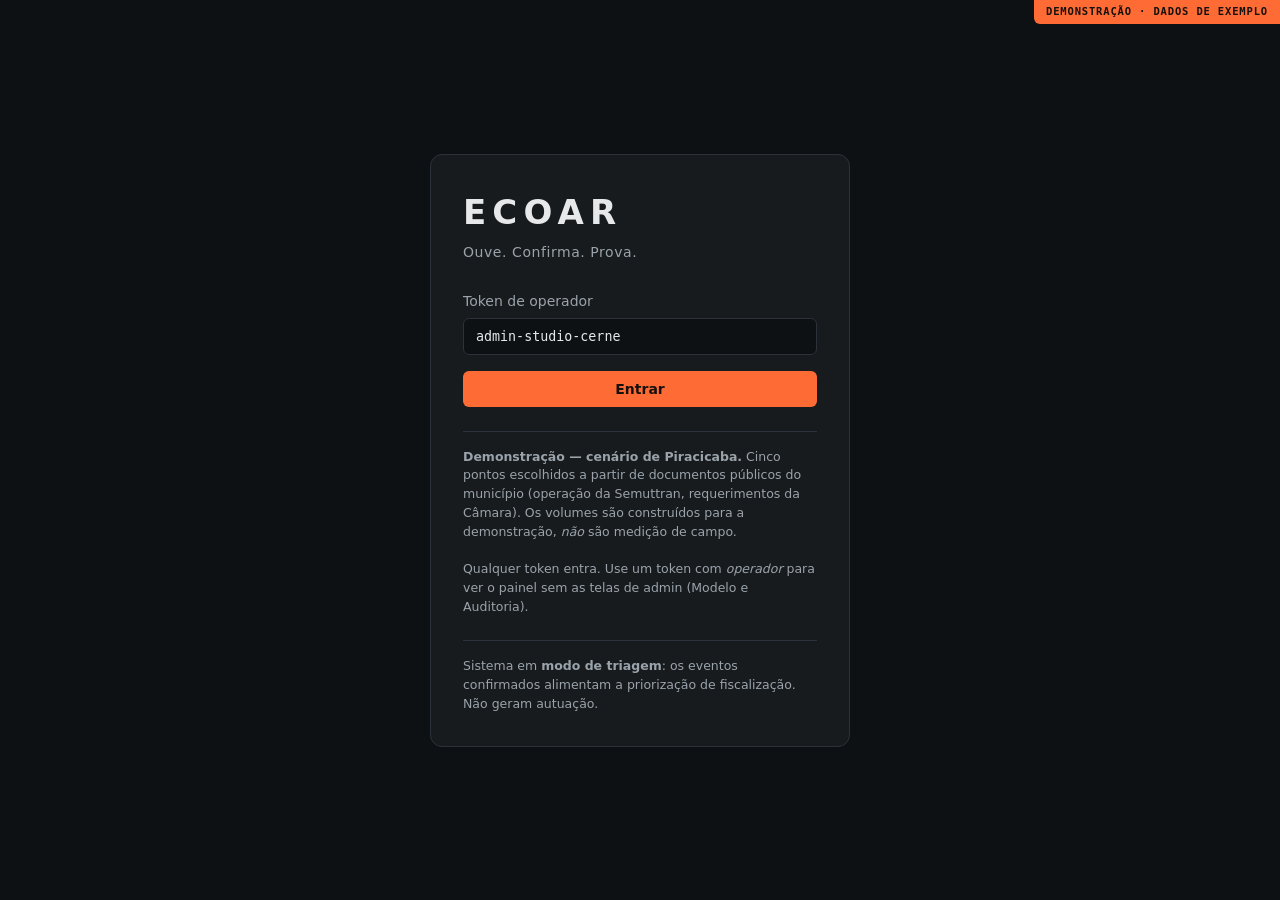
==== demo/index.html @ c12583e2 "Corrige overflow das tabelas no celular e o clique na fila de revisao Testado em dispositivo real, d" ====
<!doctype html>
<html lang="pt-BR">
<head>
<meta charset="utf-8">
<meta name="viewport" content="width=device-width, initial-scale=1">
<title>ECOAR — demonstração</title>
<link rel="icon" href="data:image/svg+xml,%3Csvg xmlns=%22http://www.w3.org/2000/svg%22 viewBox=%220 0 32 32%22%3E%3Ccircle cx=%2216%22 cy=%2216%22 r=%224%22 fill=%22%23FF6B35%22/%3E%3Ccircle cx=%2216%22 cy=%2216%22 r=%2210%22 fill=%22none%22 stroke=%22%23F5A623%22 stroke-width=%222%22/%3E%3C/svg%3E">
<style>*{box-sizing:border-box}html,body{margin:0}</style>
</head>
<body>
<style>/* ECOAR — plataforma de gestão.
   Base escura editorial, âmbar para pendente (vermelho sugeriria culpa antes
   da validação humana), verde para confirmado, laranja da marca com moderação.
   Densa em informação e legível: ferramenta de uso diário, não landing page. */

:root {
  --fundo: #0e1113;
  --superficie: #171b1e;
  --superficie-alta: #1f2429;
  --borda: #2b3239;
  --texto: #e6e8ea;
  --texto-fraco: #9aa3ab;
  --ambar: #f5a623;
  --verde: #2ecc71;
  --laranja: #ff6b35;
  --vermelho: #e05252;
  --azul: #4a9edb;

  --titulo: "Manrope", "Space Grotesk", system-ui, sans-serif;
  --corpo: "Inter", system-ui, -apple-system, "Segoe UI", sans-serif;
  --mono: "JetBrains Mono", ui-monospace, "SF Mono", Menlo, monospace;
}

* { box-sizing: border-box; }

/* `display` numa classe vence o display:none padrão de [hidden]. Sem esta
   regra, a tela de acesso fica visível acima do painel depois do login. */
[hidden] { display: none !important; }

body {
  margin: 0;
  background: var(--fundo);
  color: var(--texto);
  font-family: var(--corpo);
  font-size: 14px;
  line-height: 1.5;
}

h1, h2, h3 { font-family: var(--titulo); }

button {
  font-family: var(--corpo);
  font-size: 14px;
  border-radius: 6px;
  border: 1px solid transparent;
  padding: 9px 16px;
  cursor: pointer;
}
button:disabled { opacity: 0.5; cursor: not-allowed; }
.secundario { background: transparent; border-color: var(--borda); color: var(--texto-fraco); }
.secundario:hover { color: var(--texto); border-color: var(--texto-fraco); }

a { color: var(--azul); }

/* -- acesso -------------------------------------------------------- */

.acesso { min-height: 100vh; display: grid; place-items: center; padding: 24px; }
.cartao-acesso {
  width: min(420px, 100%);
  background: var(--superficie);
  border: 1px solid var(--borda);
  border-radius: 12px;
  padding: 32px;
}
.marca { font-family: var(--titulo); font-size: 34px; letter-spacing: 0.18em; margin: 0; }
.tagline { color: var(--texto-fraco); margin: 4px 0 28px; letter-spacing: 0.04em; }
.cartao-acesso label { display: block; margin-bottom: 6px; color: var(--texto-fraco); }
.cartao-acesso input {
  width: 100%; padding: 10px 12px; background: var(--fundo);
  border: 1px solid var(--borda); border-radius: 6px; color: var(--texto);
  font-family: var(--mono); margin-bottom: 16px;
}
.cartao-acesso button[type="submit"] {
  width: 100%; background: var(--laranja); color: #17110d; font-weight: 600;
}
.rodape-acesso {
  margin: 24px 0 0; padding-top: 16px; border-top: 1px solid var(--borda);
  color: var(--texto-fraco); font-size: 12.5px;
}
.erro { color: var(--vermelho); margin: 12px 0 0; }

/* -- layout com lateral -------------------------------------------- */

#painel { display: grid; grid-template-columns: 220px 1fr; min-height: 100vh; }

.lateral {
  background: var(--superficie);
  border-right: 1px solid var(--borda);
  display: flex;
  flex-direction: column;
  position: sticky;
  top: 0;
  height: 100vh;
}
.marca-lateral {
  padding: 18px 20px;
  border-bottom: 1px solid var(--borda);
  display: flex; align-items: center; gap: 10px;
}
.marca-pequena { font-family: var(--titulo); letter-spacing: 0.16em; font-size: 17px; }

.selo-modo {
  font-family: var(--mono); font-size: 10px; text-transform: uppercase;
  letter-spacing: 0.1em; padding: 3px 7px; border-radius: 4px;
  border: 1px solid var(--ambar); color: var(--ambar);
}
.selo-modo.autuacao { border-color: var(--vermelho); color: var(--vermelho); }

.navegacao { flex: 1; padding: 12px 0; overflow-y: auto; }
.item-nav {
  display: flex; align-items: center; justify-content: space-between;
  width: 100%; padding: 10px 20px; background: transparent; border: none;
  color: var(--texto-fraco); text-align: left; border-left: 3px solid transparent;
  cursor: pointer; font-size: 13.5px;
}
.item-nav:hover { color: var(--texto); background: var(--superficie-alta); }
.item-nav.ativo { color: var(--texto); border-left-color: var(--laranja); background: var(--superficie-alta); }
.item-nav .contagem {
  font-family: var(--mono); font-size: 11px; background: var(--fundo);
  border-radius: 10px; padding: 1px 8px; color: var(--ambar);
}
.item-nav.so-admin::after { content: "admin"; font-size: 9px; color: var(--texto-fraco); letter-spacing: 0.05em; }

.rodape-lateral {
  padding: 14px 20px; border-top: 1px solid var(--borda);
  display: flex; flex-direction: column; gap: 8px;
}
.quem { font-family: var(--mono); font-size: 11.5px; color: var(--texto-fraco); }

.conteudo { padding: 26px 30px; overflow-y: auto; max-height: 100vh; }

.topo-tela { display: flex; align-items: baseline; justify-content: space-between; margin-bottom: 20px; gap: 16px; flex-wrap: wrap; }
.topo-tela h1 { font-size: 22px; margin: 0; }
.topo-tela .sub { color: var(--texto-fraco); font-size: 13px; }
.acoes-topo { display: flex; gap: 8px; }

/* -- cartões e métricas -------------------------------------------- */

.grade-cartoes {
  display: grid; grid-template-columns: repeat(auto-fit, minmax(160px, 1fr));
  gap: 12px; margin-bottom: 24px;
}
.cartao {
  background: var(--superficie); border: 1px solid var(--borda);
  border-radius: 8px; padding: 16px 18px;
}
.cartao .valor { font-family: var(--mono); font-size: 26px; line-height: 1.1; }
.cartao .rotulo { color: var(--texto-fraco); font-size: 12px; text-transform: uppercase; letter-spacing: 0.05em; margin-top: 4px; }
.cartao.pendente .valor { color: var(--ambar); }
.cartao.confirmado .valor { color: var(--verde); }
.cartao.alerta .valor { color: var(--vermelho); }

.aviso-tela {
  background: rgba(245,166,35,0.08); border-left: 3px solid var(--ambar);
  padding: 10px 14px; border-radius: 0 6px 6px 0; font-size: 13px;
  color: var(--texto-fraco); margin-bottom: 22px;
}

/* -- mapa de calor ------------------------------------------------- */

.heatmap { border-collapse: collapse; font-family: var(--mono); font-size: 11px; }
.heatmap th { color: var(--texto-fraco); font-weight: 500; padding: 4px 6px; font-size: 10.5px; }
.heatmap td {
  width: 34px; height: 22px; text-align: center; border: 1px solid var(--fundo);
  color: var(--texto); background: var(--superficie);
}
.heatmap td.hora { color: var(--texto-fraco); background: transparent; text-align: right; padding-right: 8px; }
.legenda-heat { display: flex; align-items: center; gap: 8px; margin-top: 10px; color: var(--texto-fraco); font-size: 12px; }
.escala { width: 120px; height: 10px; border-radius: 5px; background: linear-gradient(90deg, var(--superficie), var(--ambar)); }

/* -- tabelas ------------------------------------------------------- */

.tabela { width: 100%; border-collapse: collapse; }
.tabela th {
  text-align: left; color: var(--texto-fraco); font-weight: 500; font-size: 11.5px;
  text-transform: uppercase; letter-spacing: 0.04em; padding: 8px 10px;
  border-bottom: 1px solid var(--borda);
}
.tabela td { padding: 9px 10px; border-bottom: 1px solid var(--borda); font-size: 13px; }
.tabela td.num, .tabela th.num { text-align: right; font-family: var(--mono); }
.tabela tr.clicavel { cursor: pointer; }
.tabela tr.clicavel:hover { background: var(--superficie); }

.barra-mini { height: 6px; background: var(--laranja); border-radius: 3px; display: inline-block; vertical-align: middle; }

/* -- estados / etiquetas ------------------------------------------- */

.etiqueta {
  display: inline-block; font-size: 10.5px; text-transform: uppercase;
  letter-spacing: 0.06em; padding: 2px 7px; border-radius: 3px; font-family: var(--mono);
}
.etiqueta.acionar, .etiqueta.confirmado, .etiqueta.confirmado_multa { background: rgba(46,204,113,0.14); color: var(--verde); }
.etiqueta.ambiguo, .etiqueta.pendente_revisao { background: rgba(245,166,35,0.14); color: var(--ambar); }
.etiqueta.rejeitado { background: rgba(154,163,171,0.14); color: var(--texto-fraco); }
.etiqueta.online { background: rgba(46,204,113,0.14); color: var(--verde); }
.etiqueta.offline { background: rgba(224,82,82,0.14); color: var(--vermelho); }

.pilula-integra { color: var(--verde); font-family: var(--mono); }
.pilula-quebrada { color: var(--vermelho); font-family: var(--mono); }

/* -- revisão (duas colunas) ---------------------------------------- */

.revisao { display: grid; grid-template-columns: minmax(280px, 360px) 1fr; gap: 20px; }
.coluna-fila { border-right: 1px solid var(--borda); padding-right: 16px; max-height: calc(100vh - 120px); overflow-y: auto; }
.lista-eventos { list-style: none; margin: 0; padding: 0; }
.item {
  padding: 12px 12px; border-bottom: 1px solid var(--borda); cursor: pointer;
  border-left: 3px solid transparent;
}
.item:hover { background: var(--superficie); }
.item.selecionado { background: var(--superficie-alta); border-left-color: var(--laranja); }
.item-topo { display: flex; justify-content: space-between; align-items: baseline; gap: 8px; }
.item-classe { font-weight: 600; font-size: 13px; }
.item-score { font-family: var(--mono); font-size: 13px; }
.item-meta { color: var(--texto-fraco); font-size: 12px; margin-top: 3px; font-family: var(--mono); }
.item .etiqueta { margin-top: 7px; margin-right: 5px; }

.grade-medidas {
  display: grid; grid-template-columns: repeat(auto-fit, minmax(150px, 1fr));
  gap: 1px; background: var(--borda); border: 1px solid var(--borda);
  border-radius: 8px; overflow: hidden; margin-bottom: 20px;
}
.medida { background: var(--superficie); padding: 12px 14px; }
.medida .rotulo { color: var(--texto-fraco); font-size: 11px; text-transform: uppercase; letter-spacing: 0.05em; }
.medida .valor { font-family: var(--mono); font-size: 17px; margin-top: 3px; }
.medida .nota { color: var(--texto-fraco); font-size: 11px; margin-top: 3px; }
.medida .nota.alerta { color: var(--ambar); }

.bloco { margin-bottom: 20px; }
.bloco h3 {
  font-size: 12.5px; text-transform: uppercase; letter-spacing: 0.08em;
  color: var(--texto-fraco); margin: 0 0 10px;
}
audio { width: 100%; }
.aviso-audio { color: var(--texto-fraco); font-size: 11.5px; margin-top: 6px; }
.imagens { display: flex; gap: 12px; flex-wrap: wrap; }
.imagens img { max-width: 260px; border: 1px solid var(--borda); border-radius: 6px; display: block; }
.imagens figcaption { color: var(--texto-fraco); font-size: 11.5px; margin-top: 5px; font-family: var(--mono); }

.regras { list-style: none; margin: 0; padding: 0; font-family: var(--mono); font-size: 12.5px; }
.regras li { display: grid; grid-template-columns: 18px 1fr auto; gap: 10px; padding: 7px 0; border-bottom: 1px solid var(--borda); align-items: baseline; }
.regras .marca-ok { color: var(--verde); }
.regras .marca-nao { color: var(--ambar); }
.regras .medido { color: var(--texto-fraco); }
.regras .nome { font-family: var(--corpo); }

/* Painel "por que este resultado": o motivo determinístico do nó + o que o
   status significa. É o que ajuda o operador (e o apresentador) a ler a tela. */
.porque {
  background: var(--superficie); border: 1px solid var(--borda);
  border-left: 3px solid var(--laranja); border-radius: 0 8px 8px 0;
  padding: 14px 16px; margin-bottom: 20px;
}
.porque h3 { font-size: 12.5px; text-transform: uppercase; letter-spacing: 0.08em; color: var(--texto-fraco); margin: 0 0 8px; }
.porque-motivo { margin: 0 0 8px; font-size: 13.5px; }
.porque-status { margin: 0; font-size: 12.5px; color: var(--texto-fraco); display: flex; gap: 8px; align-items: baseline; flex-wrap: wrap; }

.hash { font-family: var(--mono); font-size: 11.5px; color: var(--texto-fraco); word-break: break-all; }
.explicacao { background: var(--superficie); border-left: 3px solid var(--laranja); padding: 12px 14px; border-radius: 0 6px 6px 0; font-size: 13px; }

.decisao { border: 1px solid var(--borda); border-radius: 8px; padding: 18px; background: var(--superficie); }
.decisao textarea {
  width: 100%; min-height: 66px; background: var(--fundo); border: 1px solid var(--borda);
  border-radius: 6px; color: var(--texto); font-family: var(--corpo); padding: 10px;
  resize: vertical; margin-bottom: 12px;
}
.botoes-decisao { display: flex; gap: 10px; }
.confirmar { background: var(--verde); color: #06240f; font-weight: 600; }
.rejeitar { background: transparent; border-color: var(--vermelho); color: var(--vermelho); }

.historico { list-style: none; margin: 0; padding: 0; font-size: 13px; }
.historico li { padding: 8px 0; border-bottom: 1px solid var(--borda); }
.historico .quem { font-family: var(--mono); color: var(--texto-fraco); font-size: 12px; }

.mensagem { padding: 10px 12px; border-radius: 6px; margin-bottom: 16px; font-size: 13px; }
.mensagem.ok { background: rgba(46,204,113,0.12); color: var(--verde); }
.mensagem.falha { background: rgba(224,82,82,0.12); color: var(--vermelho); }

.vazio, .placeholder { color: var(--texto-fraco); padding: 28px 4px; }
.placeholder .dica { max-width: 46ch; margin-top: 10px; font-size: 13px; }

.filtros { display: flex; gap: 10px; margin-bottom: 16px; flex-wrap: wrap; align-items: center; }
.filtros select, .filtros input {
  background: var(--superficie); border: 1px solid var(--borda); color: var(--texto);
  border-radius: 6px; padding: 7px 10px; font-family: var(--corpo);
}

/* -- barra de eventos por dia -------------------------------------- */

.barras { display: flex; align-items: flex-end; gap: 3px; height: 140px; padding-top: 8px; }
.barra-dia { flex: 1; display: flex; flex-direction: column; justify-content: flex-end; gap: 2px; min-width: 8px; }
.barra-dia .seg-conf { background: var(--verde); border-radius: 2px 2px 0 0; }
.barra-dia .seg-rej { background: var(--texto-fraco); }
.barra-rotulos { display: flex; gap: 3px; margin-top: 6px; }
.barra-rotulos span { flex: 1; text-align: center; font-size: 9px; color: var(--texto-fraco); font-family: var(--mono); }

@media (max-width: 820px) {
  #painel { grid-template-columns: 1fr; }
  .lateral { position: static; height: auto; flex-direction: row; flex-wrap: wrap; }
  .navegacao { display: flex; flex-wrap: wrap; }
  .revisao { grid-template-columns: 1fr; }
  .coluna-fila { border-right: none; max-height: none; }
}

/* -- demonstração: layout à prova de iframe e de celular ----------- */
/* O painel real assume a página inteira: usa 100vh e position:fixed, o que é
   correto quando ele é o documento. A demo, não — ela roda dentro do iframe do
   Artifact (que se redimensiona à altura do conteúdo) e em tela de celular. Nos
   dois casos 100vh e fixed desmontam o layout: o painel encolhe para uma faixa,
   o conteúdo é cortado e as camadas fixas escapam por cima do host.
   Aqui o layout volta a ser fluxo de documento. Vale só para a demo — o
   dashboard real continua intacto. */
html, body { height: auto; }
#painel { min-height: 0; grid-template-columns: 220px minmax(0, 1fr); }
.lateral { position: static; height: auto; }
.conteudo { max-height: none; overflow-y: visible; }
.coluna-fila { max-height: none; }

/* `1fr` é `minmax(auto, 1fr)`: a faixa não encolhe abaixo do min-content, então
   uma tabela larga empurrava o painel inteiro para fora da tela (o texto saía
   cortado no celular). `minmax(0, 1fr)` deixa encolher; quem é largo de verdade
   — o mapa de calor, as tabelas — rola dentro do próprio bloco. */
.lateral, .principal, .conteudo, .revisao > *, .topo-tela > * { min-width: 0; }

/* Empilha de verdade no celular: a lateral vira topo, e o item ativo é marcado
   embaixo (a borda à esquerda some quando a navegação é horizontal). */
@media (max-width: 860px) {
  #painel { grid-template-columns: 1fr; }
  .lateral { flex-direction: column; }
  .marca-lateral, .rodape-lateral { width: 100%; }
  .navegacao { display: flex; flex-direction: row; flex-wrap: wrap; padding: 6px; gap: 2px; }
  .item-nav {
    width: auto; flex: 0 0 auto; padding: 8px 12px;
    border-left: none; border-bottom: 3px solid transparent; border-radius: 6px;
  }
  .item-nav.ativo { border-left-color: transparent; border-bottom-color: var(--laranja); }
  .conteudo { padding: 18px 14px; }
  .topo-tela h1 { font-size: 19px; }

  /* Mapa de calor: sem `width:100%` + `table-layout:fixed` a tabela usava só o
     que o conteúdo pedia (~220px) e sobrava metade da tela vazia. Com layout
     fixo, só a largura da 1ª linha (os <th>) importa — a coluna da hora fica
     estreita, o resto do espaço se reparte igual entre os 7 dias. */
  .heatmap { width: 100%; table-layout: fixed; font-size: 10px; }
  .heatmap th:first-child, .heatmap td.hora { width: 30px; }

  /* Toda tabela de dados: um nó/hash/id sem espaço (ex.: `sha256:19b6…`,
     `piracicaba-centro-hospitalar-02`) não tem onde quebrar linha por padrão, e
     isso empurrava a PÁGINA INTEIRA para o lado — era a causa do "vazando".
     `overflow-wrap:anywhere` dá à célula onde quebrar; a tabela continua com
     `table-layout:auto` (proporcional ao conteúdo, como no desktop) — testado
     `table-layout:fixed` aqui e ficou pior: colunas curtas (ESTADO, BATERIA)
     ganhavam a mesma largura da coluna de texto longo (LOCAL), quebrando
     palavra por letra. Auto deixa a coluna curta ficar curta. */
  .tabela { width: 100%; }
  .tabela td, .tabela th {
    padding: 8px 6px; font-size: 12.5px;
    overflow-wrap: anywhere; word-break: break-word;
  }

  /* -- fila de revisão: lista OU detalhe, nunca as duas empilhadas --
     Empilhado (lista longa, depois o detalhe embaixo) obrigava a rolar a
     página inteira para ver o que acabou de ser clicado — confuso numa
     apresentação, onde quem está vendo espera a resposta na hora. Aqui a
     lista some quando um evento é aberto, e um botão "Voltar" retorna a ela;
     o script (ver .voltar-fila abaixo) cuida de trocar a classe e rolar ao
     topo. */
  .revisao { grid-template-columns: 1fr; }
  .coluna-fila { border-right: none; padding-right: 0; }
  .revisao.detalhe-aberto .coluna-fila { display: none; }
  .revisao:not(.detalhe-aberto) #detalhe { display: none; }
  .voltar-fila { margin-bottom: 16px; }

  /* O que ainda assim for largo por natureza rola dentro do próprio bloco. */
  .bloco, .grade-medidas, .filtros { overflow-x: auto; }
}

/* -- demonstração: faixa e sobreposição do relatório --------------- */
.faixa-demo {
  position: absolute; top: 0; right: 0; z-index: 50;
  background: var(--laranja); color: #17110d; font-family: var(--mono);
  font-size: 10.5px; letter-spacing: 0.08em; text-transform: uppercase;
  padding: 4px 12px; border-bottom-left-radius: 6px; font-weight: 600;
}
.sobreposicao-relatorio {
  /* absolute + altura do documento: dentro do iframe do Artifact, `fixed`
     ancorava na viewport da página hospedeira e a janela saía do lugar. */
  position: absolute; left: 0; top: 0; width: 100%; z-index: 100;
  background: rgba(0,0,0,0.82); display: grid; place-items: start center; padding: 24px;
}
.janela-relatorio {
  width: min(900px, 100%); height: min(90vh, 720px);
  background: #fff; border-radius: 10px; overflow: hidden;
  display: flex; flex-direction: column;
}
.barra-relatorio {
  display: flex; gap: 8px; justify-content: flex-end;
  padding: 10px 12px; background: var(--superficie); border-bottom: 1px solid var(--borda);
}
.barra-relatorio button { font-size: 13px; }
.barra-relatorio #imprimir-rel { background: var(--laranja); color: #17110d; font-weight: 600; }
.janela-relatorio iframe { border: 0; width: 100%; flex: 1; background: #fff; }

/* -- tour guiado (demonstração) ---------------------------------- */
.tour-hi {
  position: absolute; z-index: 200; border-radius: 8px; pointer-events: none;
  box-shadow: 0 0 0 4px var(--laranja), 0 0 0 9999px rgba(6,8,10,0.74);
  transition: all 0.25s ease;
}
.tour-card {
  position: absolute; z-index: 201; width: min(340px, calc(100vw - 32px));
  background: var(--superficie-alta); border: 1px solid var(--borda);
  border-radius: 12px; padding: 18px 18px 16px; box-shadow: 0 16px 50px rgba(0,0,0,0.5);
}
.tour-card h4 { margin: 0 0 8px; font-family: var(--titulo); font-size: 16px; }
.tour-card p { margin: 0 0 14px; font-size: 13.5px; color: var(--texto); line-height: 1.55; }
.tour-card .passo-n { font-family: var(--mono); font-size: 11px; color: var(--texto-fraco); }
.tour-botoes { display: flex; align-items: center; gap: 8px; }
.tour-botoes .espaco { flex: 1; }
.tour-botoes button { font-size: 13px; padding: 7px 14px; border-radius: 7px; }
.tour-prox { background: var(--laranja); color: #17110d; font-weight: 700; border: none; }
.tour-ant { background: transparent; border: 1px solid var(--borda); color: var(--texto-fraco); }
.tour-pular { background: transparent; border: none; color: var(--texto-fraco); font-size: 12px; }
.tour-pular:hover { color: var(--texto); }
.tour-ajuda { color: var(--ambar); font-size: 12.5px; padding: 7px 10px; }
.tour-ajuda:hover { border-color: var(--ambar); color: var(--ambar); }
@media (prefers-reduced-motion: reduce) { .tour-hi { transition: none; } }
</style>
<div class="faixa-demo" title="Dados de exemplo — não é captura de campo">demonstração · dados de exemplo</div>
<div id="acesso" class="acesso">
  <form class="cartao-acesso" id="form-acesso">
    <h1 class="marca">ECOAR</h1>
    <p class="tagline">Ouve. Confirma. Prova.</p>
    <label for="token">Token de operador</label>
    <input id="token" type="password" autocomplete="current-password" required>
    <button type="submit">Entrar</button>
    <p class="erro" id="erro-acesso" hidden></p>
    <p class="rodape-acesso">
      Sistema em <strong>modo de triagem</strong>: os eventos confirmados
      alimentam a priorização de fiscalização. Não geram autuação.
    </p>
  </form>
</div>

<div id="painel" hidden>
  <aside class="lateral">
    <div class="marca-lateral">
      <span class="marca-pequena">ECOAR</span>
      <span class="selo-modo" id="selo-modo">triagem</span>
    </div>
    <nav class="navegacao" id="navegacao"></nav>
    <div class="rodape-lateral">
      <span class="quem" id="quem"></span>
      <button class="secundario" id="sair">Sair</button>
    </div>
  </aside>

  <main class="conteudo" id="conteudo"></main>
</div>
<script>/* Retrato dos dados da B, congelado por scripts/exportar_demo.py.
   NÃO editar à mão: rode o script de novo para atualizar.
   É a resposta real de cada endpoint do backend semeado com o cenário
   de Piracicaba — a demo lê daqui no lugar da rede. */
window.DEMO = {"eu_operador":{"nome":"operador-transito","perfil":"operador","admin":false},"eu_admin":{"nome":"admin-studio-cerne","perfil":"admin","admin":true},"priorizacao":{"hora_dia":[{"dia":0,"hora":8,"total":2},{"dia":0,"hora":13,"total":1},{"dia":0,"hora":16,"total":1},{"dia":0,"hora":17,"total":1},{"dia":0,"hora":18,"total":2},{"dia":0,"hora":19,"total":3},{"dia":0,"hora":20,"total":3},{"dia":0,"hora":22,"total":1},{"dia":0,"hora":23,"total":1},{"dia":1,"hora":1,"total":2},{"dia":1,"hora":2,"total":1},{"dia":1,"hora":3,"total":1},{"dia":1,"hora":7,"total":1},{"dia":1,"hora":8,"total":2},{"dia":1,"hora":10,"total":2},{"dia":1,"hora":13,"total":1},{"dia":1,"hora":17,"total":1},{"dia":1,"hora":19,"total":1},{"dia":1,"hora":20,"total":1},{"dia":1,"hora":21,"total":1},{"dia":2,"hora":0,"total":2},{"dia":2,"hora":1,"total":1},{"dia":2,"hora":2,"total":1},{"dia":2,"hora":8,"total":3},{"dia":2,"hora":11,"total":1},{"dia":2,"hora":12,"total":2},{"dia":2,"hora":14,"total":1},{"dia":2,"hora":16,"total":1},{"dia":2,"hora":17,"total":1},{"dia":2,"hora":19,"total":4},{"dia":2,"hora":20,"total":5},{"dia":2,"hora":21,"total":2},{"dia":2,"hora":22,"total":3},{"dia":2,"hora":23,"total":2},{"dia":3,"hora":0,"total":1},{"dia":3,"hora":1,"total":2},{"dia":3,"hora":7,"total":1},{"dia":3,"hora":8,"total":2},{"dia":3,"hora":12,"total":1},{"dia":3,"hora":13,"total":1},{"dia":3,"hora":16,"total":1},{"dia":3,"hora":17,"total":1},{"dia":3,"hora":18,"total":2},{"dia":3,"hora":19,"total":2},{"dia":3,"hora":21,"total":2},{"dia":3,"hora":22,"total":3},{"dia":3,"hora":23,"total":2},{"dia":4,"hora":1,"total":1},{"dia":4,"hora":2,"total":1},{"dia":4,"hora":7,"total":1},{"dia":4,"hora":17,"total":3},{"dia":4,"hora":18,"total":3},{"dia":4,"hora":19,"total":3},{"dia":4,"hora":20,"total":2},{"dia":4,"hora":21,"total":1},{"dia":5,"hora":0,"total":2},{"dia":5,"hora":1,"total":1},{"dia":5,"hora":2,"total":2},{"dia":5,"hora":3,"total":1},{"dia":5,"hora":7,"total":2},{"dia":5,"hora":12,"total":1},{"dia":5,"hora":18,"total":1},{"dia":5,"hora":19,"total":1},{"dia":5,"hora":20,"total":1},{"dia":5,"hora":21,"total":5},{"dia":5,"hora":22,"total":1},{"dia":6,"hora":1,"total":3},{"dia":6,"hora":3,"total":1},{"dia":6,"hora":11,"total":1},{"dia":6,"hora":12,"total":3},{"dia":6,"hora":13,"total":1},{"dia":6,"hora":14,"total":2},{"dia":6,"hora":17,"total":1},{"dia":6,"hora":18,"total":2},{"dia":6,"hora":19,"total":1},{"dia":6,"hora":20,"total":3},{"dia":6,"hora":21,"total":3},{"dia":6,"hora":22,"total":2},{"dia":6,"hora":23,"total":1}],"por_no":[{"no_id":"piracicaba-kennedy-01","descricao":"Av. Presidente Kennedy — onde a Semuttran já operou (ago/2023)","latitude":-22.718,"longitude":-47.639,"confirmados":38,"ultimo":"2026-08-15T17:59:35+00:00"},{"no_id":"piracicaba-centro-hospitalar-02","descricao":"Área central / entorno hospitalar — reclamação de pacientes internados","latitude":-22.7253,"longitude":-47.6492,"confirmados":31,"ultimo":"2026-08-15T14:40:40+00:00"},{"no_id":"piracicaba-rua-do-porto-05","descricao":"Rua do Porto / Beira-Rio — polo de lazer noturno","latitude":-22.7305,"longitude":-47.6553,"confirmados":28,"ultimo":"2026-08-15T03:27:10+00:00"},{"no_id":"piracicaba-joao-conceicao-03","descricao":"Av. Dr. João Conceição, Paulista — requerimento por escapamento e som","latitude":-22.7412,"longitude":-47.6301,"confirmados":21,"ultimo":"2026-08-15T21:08:02+00:00"},{"no_id":"piracicaba-sao-dimas-04","descricao":"São Dimas — requerimento por perturbação do sossego","latitude":-22.7096,"longitude":-47.6605,"confirmados":18,"ultimo":"2026-08-15T22:37:13+00:00"}],"observacao":"Baseado apenas em eventos confirmados por operador. Em modo de triagem, este é o dado de priorização — não gera autuação."},"nos":{"nos":[{"no_id":"piracicaba-centro-hospitalar-02","descricao":"Área central / entorno hospitalar — reclamação de pacientes internados","latitude":-22.7253,"longitude":-47.6492,"modo":"triagem","ultimo_contato":"2026-08-15 08:28:52","ultimo_heartbeat":"2026-08-15 08:28:52","bateria_pct":95.2,"eventos":44,"pendentes":7},{"no_id":"piracicaba-joao-conceicao-03","descricao":"Av. Dr. João Conceição, Paulista — requerimento por escapamento e som","latitude":-22.7412,"longitude":-47.6301,"modo":"triagem","ultimo_contato":"2026-08-15 08:28:52","ultimo_heartbeat":"2026-08-15 08:28:52","bateria_pct":92.5,"eventos":33,"pendentes":5},{"no_id":"piracicaba-kennedy-01","descricao":"Av. Presidente Kennedy — onde a Semuttran já operou (ago/2023)","latitude":-22.718,"longitude":-47.639,"modo":"triagem","ultimo_contato":"2026-08-15 08:28:52","ultimo_heartbeat":"2026-08-15 08:28:52","bateria_pct":64.9,"eventos":52,"pendentes":10},{"no_id":"piracicaba-rua-do-porto-05","descricao":"Rua do Porto / Beira-Rio — polo de lazer noturno","latitude":-22.7305,"longitude":-47.6553,"modo":"triagem","ultimo_contato":"2026-08-15 08:28:52","ultimo_heartbeat":"2026-08-15 08:28:52","bateria_pct":71.7,"eventos":38,"pendentes":8},{"no_id":"piracicaba-sao-dimas-04","descricao":"São Dimas — requerimento por perturbação do sossego","latitude":-22.7096,"longitude":-47.6605,"modo":"triagem","ultimo_contato":"2026-08-15 08:28:52","ultimo_heartbeat":null,"bateria_pct":null,"eventos":26,"pendentes":1}]},"violacoes":{"violacoes":[{"id":1,"no_id":"piracicaba-centro-hospitalar-02","tipo":"abertura_gabinete","recebido_em":"2026-08-15 08:28:52","ocorrido_em":"2026-08-15T08:28:52.962079+00:00","atendido":false,"detalhe":{"sensor":"reed","duracao_s":4.2}}]},"metricas":{"por_dia":[{"dia":"2026-08-15","confirmados":10,"rejeitados":0,"total":12},{"dia":"2026-08-14","confirmados":6,"rejeitados":4,"total":12},{"dia":"2026-08-13","confirmados":7,"rejeitados":1,"total":12},{"dia":"2026-08-12","confirmados":9,"rejeitados":1,"total":11},{"dia":"2026-08-11","confirmados":11,"rejeitados":0,"total":13},{"dia":"2026-08-10","confirmados":7,"rejeitados":1,"total":10},{"dia":"2026-08-09","confirmados":3,"rejeitados":1,"total":5},{"dia":"2026-08-08","confirmados":7,"rejeitados":3,"total":11},{"dia":"2026-08-07","confirmados":5,"rejeitados":0,"total":5},{"dia":"2026-08-06","confirmados":5,"rejeitados":1,"total":10},{"dia":"2026-08-05","confirmados":7,"rejeitados":1,"total":9},{"dia":"2026-08-04","confirmados":6,"rejeitados":1,"total":8},{"dia":"2026-08-03","confirmados":1,"rejeitados":1,"total":3},{"dia":"2026-08-02","confirmados":4,"rejeitados":2,"total":7},{"dia":"2026-08-01","confirmados":7,"rejeitados":3,"total":11},{"dia":"2026-07-31","confirmados":7,"rejeitados":3,"total":12},{"dia":"2026-07-30","confirmados":3,"rejeitados":0,"total":3},{"dia":"2026-07-29","confirmados":5,"rejeitados":0,"total":5},{"dia":"2026-07-28","confirmados":12,"rejeitados":0,"total":14},{"dia":"2026-07-27","confirmados":6,"rejeitados":1,"total":8},{"dia":"2026-07-26","confirmados":8,"rejeitados":2,"total":12}],"rejeicao":{"confirmados":136,"rejeitados":26,"pendentes":31,"decididos":162,"taxa_rejeicao":0.1605},"contagem":{"pendente_revisao":31,"confirmado":136,"confirmado_multa":0,"rejeitado":26},"nota_custo":"A comparação de custo com blitz manual depende do custo de operação informado pelo município. O sistema entrega o volume operacional; a economia é calculada com o dado do contratante."},"modelo":{"versoes":[{"versao":"heuristico/1.0-bancada","eventos":193,"primeiro":"2026-07-26T13:22:25+00:00","ultimo":"2026-08-15T23:16:15+00:00"}],"observacao":"Versões derivadas do que a evidência registrou. Promoção e reversão de modelo entram com o pipeline de re-treino (etapa 9), que depende de volume real de eventos confirmados."},"modos":{"nos":[{"no_id":"piracicaba-centro-hospitalar-02","modo":"triagem"},{"no_id":"piracicaba-joao-conceicao-03","modo":"triagem"},{"no_id":"piracicaba-kennedy-01","modo":"triagem"},{"no_id":"piracicaba-rua-do-porto-05","modo":"triagem"},{"no_id":"piracicaba-sao-dimas-04","modo":"triagem"}],"autuacao_liberada":false,"motivo_autuacao_bloqueada":"Não há regulamentação federal (Inmetro/CONTRAN) que valide multa automática por ruído. O modo de autuação existe e está desligado; habilitá-lo é decisão de configuração do nó, com instrumento certificado declarado. Ver docs/legal/inmetro.md."},"auditoria_verif":{"integra":true,"total":356,"problemas":[],"resumo":"cadeia íntegra: 356 entradas encadeadas"},"auditoria":{"total":356,"entradas":[{"seq":356,"registrado_em":"2026-08-15T08:28:52.964102+00:00","tipo":"alerta_violacao","ator":"piracicaba-centro-hospitalar-02","evento_id":null,"detalhe":{"duracao_s":4.2,"sensor":"reed","tipo":"abertura_gabinete"},"hash_anterior":"sha256:ba99668c22fc0058ca161c0968b97e51a9f233b7316b0f8bb5068d79e0d2ee63","hash":"sha256:ea22b1369881e6378f71929accea57ba79b3b96a2ea2c62cb20696310db82c2d"},{"seq":355,"registrado_em":"2026-08-15T08:28:52.944327+00:00","tipo":"revisao","ator":"operador-transito","evento_id":"piracicaba-rua-do-porto-05-evt-0036","detalhe":{"decisao":"confirmar","novo_status":"confirmado"},"hash_anterior":"sha256:7591cbcd212875f7e1238f58f16d2ab40b2ad251de43caf040b140fefee320a5","hash":"sha256:ba99668c22fc0058ca161c0968b97e51a9f233b7316b0f8bb5068d79e0d2ee63"},{"seq":354,"registrado_em":"2026-08-15T08:28:52.941971+00:00","tipo":"revisao","ator":"operador-transito","evento_id":"piracicaba-rua-do-porto-05-evt-0034","detalhe":{"decisao":"rejeitar","novo_status":"rejeitado"},"hash_anterior":"sha256:6d54460b057b1b0b0acb6b0c4b6abc21d53d9a78876d20c6ad75d2259c7a67b1","hash":"sha256:7591cbcd212875f7e1238f58f16d2ab40b2ad251de43caf040b140fefee320a5"},{"seq":353,"registrado_em":"2026-08-15T08:28:52.939697+00:00","tipo":"revisao","ator":"operador-transito","evento_id":"piracicaba-rua-do-porto-05-evt-0033","detalhe":{"decisao":"confirmar","novo_status":"confirmado"},"hash_anterior":"sha256:2682ff6a8bd0eb7763b89db01e286575a2359f4788c26c5e50802d0d352ec017","hash":"sha256:6d54460b057b1b0b0acb6b0c4b6abc21d53d9a78876d20c6ad75d2259c7a67b1"},{"seq":352,"registrado_em":"2026-08-15T08:28:52.937138+00:00","tipo":"revisao","ator":"operador-transito","evento_id":"piracicaba-rua-do-porto-05-evt-0032","detalhe":{"decisao":"confirmar","novo_status":"confirmado"},"hash_anterior":"sha256:391eb078b7c3e8b256b9e65f92ff7eec4ec60205b6b0e663095bff10fb2acaf7","hash":"sha256:2682ff6a8bd0eb7763b89db01e286575a2359f4788c26c5e50802d0d352ec017"},{"seq":351,"registrado_em":"2026-08-15T08:28:52.934690+00:00","tipo":"revisao","ator":"operador-transito","evento_id":"piracicaba-rua-do-porto-05-evt-0031","detalhe":{"decisao":"confirmar","novo_status":"confirmado"},"hash_anterior":"sha256:b557adc4d92c2c78849bcc149743a1c54321f2f7376104d7bd74619285ee2b04","hash":"sha256:391eb078b7c3e8b256b9e65f92ff7eec4ec60205b6b0e663095bff10fb2acaf7"},{"seq":350,"registrado_em":"2026-08-15T08:28:52.932084+00:00","tipo":"revisao","ator":"operador-transito","evento_id":"piracicaba-rua-do-porto-05-evt-0030","detalhe":{"decisao":"confirmar","novo_status":"confirmado"},"hash_anterior":"sha256:60bf70df088d682cce5a342bc782ad4a5ff05f275659f934280152e3d88378be","hash":"sha256:b557adc4d92c2c78849bcc149743a1c54321f2f7376104d7bd74619285ee2b04"},{"seq":349,"registrado_em":"2026-08-15T08:28:52.929840+00:00","tipo":"revisao","ator":"operador-transito","evento_id":"piracicaba-rua-do-porto-05-evt-0029","detalhe":{"decisao":"confirmar","novo_status":"confirmado"},"hash_anterior":"sha256:d6c74db729911ee6c6d36e8583655da8eb50acb9c4778216cb082b90c2664dae","hash":"sha256:60bf70df088d682cce5a342bc782ad4a5ff05f275659f934280152e3d88378be"},{"seq":348,"registrado_em":"2026-08-15T08:28:52.927722+00:00","tipo":"revisao","ator":"operador-transito","evento_id":"piracicaba-rua-do-porto-05-evt-0028","detalhe":{"decisao":"confirmar","novo_status":"confirmado"},"hash_anterior":"sha256:3139d744ef6c9c247d8f470267663771443a786e8b273e5c4b87a322f2ae12e2","hash":"sha256:d6c74db729911ee6c6d36e8583655da8eb50acb9c4778216cb082b90c2664dae"},{"seq":347,"registrado_em":"2026-08-15T08:28:52.925677+00:00","tipo":"revisao","ator":"operador-transito","evento_id":"piracicaba-rua-do-porto-05-evt-0027","detalhe":{"decisao":"confirmar","novo_status":"confirmado"},"hash_anterior":"sha256:ef9230dbc76b7cc92d4b4f3a6f857576356789b7c248ce3445627b8417d37499","hash":"sha256:3139d744ef6c9c247d8f470267663771443a786e8b273e5c4b87a322f2ae12e2"},{"seq":346,"registrado_em":"2026-08-15T08:28:52.923511+00:00","tipo":"revisao","ator":"operador-transito","evento_id":"piracicaba-rua-do-porto-05-evt-0025","detalhe":{"decisao":"confirmar","novo_status":"confirmado"},"hash_anterior":"sha256:422062d287f463230fb58f729f06118e807a73da8d31013483b24b3e4c31be1f","hash":"sha256:ef9230dbc76b7cc92d4b4f3a6f857576356789b7c248ce3445627b8417d37499"},{"seq":345,"registrado_em":"2026-08-15T08:28:52.921300+00:00","tipo":"revisao","ator":"operador-transito","evento_id":"piracicaba-rua-do-porto-05-evt-0023","detalhe":{"decisao":"confirmar","novo_status":"confirmado"},"hash_anterior":"sha256:63a80d35a77727d43f0c67413eba92baee70b6ef5f7c9be93b594db72a043047","hash":"sha256:422062d287f463230fb58f729f06118e807a73da8d31013483b24b3e4c31be1f"},{"seq":344,"registrado_em":"2026-08-15T08:28:52.918893+00:00","tipo":"revisao","ator":"operador-transito","evento_id":"piracicaba-rua-do-porto-05-evt-0021","detalhe":{"decisao":"confirmar","novo_status":"confirmado"},"hash_anterior":"sha256:147f125b1f6dea47256885a7dcf2a36a055ad4036a10bea4a98e03d18fc99918","hash":"sha256:63a80d35a77727d43f0c67413eba92baee70b6ef5f7c9be93b594db72a043047"},{"seq":343,"registrado_em":"2026-08-15T08:28:52.916519+00:00","tipo":"revisao","ator":"operador-transito","evento_id":"piracicaba-rua-do-porto-05-evt-0020","detalhe":{"decisao":"confirmar","novo_status":"confirmado"},"hash_anterior":"sha256:72b7aea8eb9b7f69576ae7349d54f20c224061a428e3b306a918dc5762db562b","hash":"sha256:147f125b1f6dea47256885a7dcf2a36a055ad4036a10bea4a98e03d18fc99918"},{"seq":342,"registrado_em":"2026-08-15T08:28:52.914190+00:00","tipo":"revisao","ator":"operador-transito","evento_id":"piracicaba-rua-do-porto-05-evt-0019","detalhe":{"decisao":"confirmar","novo_status":"confirmado"},"hash_anterior":"sha256:0ff764157e0087a4524097439e52fd84bd1901d54737bed4e9903a727b65f62d","hash":"sha256:72b7aea8eb9b7f69576ae7349d54f20c224061a428e3b306a918dc5762db562b"},{"seq":341,"registrado_em":"2026-08-15T08:28:52.912076+00:00","tipo":"revisao","ator":"operador-transito","evento_id":"piracicaba-rua-do-porto-05-evt-0018","detalhe":{"decisao":"confirmar","novo_status":"confirmado"},"hash_anterior":"sha256:dc24b08ecd14271c127155bf7140a45edc38029e734bc8a77bab0cb15836f647","hash":"sha256:0ff764157e0087a4524097439e52fd84bd1901d54737bed4e9903a727b65f62d"},{"seq":340,"registrado_em":"2026-08-15T08:28:52.910103+00:00","tipo":"revisao","ator":"operador-transito","evento_id":"piracicaba-rua-do-porto-05-evt-0017","detalhe":{"decisao":"confirmar","novo_status":"confirmado"},"hash_anterior":"sha256:466761cd6105864c9e1b0d34ac70549b4b2df56544f2c645cb08611f4d36cde7","hash":"sha256:dc24b08ecd14271c127155bf7140a45edc38029e734bc8a77bab0cb15836f647"},{"seq":339,"registrado_em":"2026-08-15T08:28:52.907895+00:00","tipo":"revisao","ator":"operador-transito","evento_id":"piracicaba-rua-do-porto-05-evt-0016","detalhe":{"decisao":"confirmar","novo_status":"confirmado"},"hash_anterior":"sha256:0341a7c76eb8cb7e3aeba7ed1cd06ac9bfed32162824d3e460d42a2a1d513ccc","hash":"sha256:466761cd6105864c9e1b0d34ac70549b4b2df56544f2c645cb08611f4d36cde7"},{"seq":338,"registrado_em":"2026-08-15T08:28:52.905344+00:00","tipo":"revisao","ator":"operador-transito","evento_id":"piracicaba-rua-do-porto-05-evt-0015","detalhe":{"decisao":"confirmar","novo_status":"confirmado"},"hash_anterior":"sha256:e5290f50a5746ef3a44a4fb36987bbfa6d516286fd106adec6c45f296e751a0f","hash":"sha256:0341a7c76eb8cb7e3aeba7ed1cd06ac9bfed32162824d3e460d42a2a1d513ccc"},{"seq":337,"registrado_em":"2026-08-15T08:28:52.903112+00:00","tipo":"revisao","ator":"operador-transito","evento_id":"piracicaba-rua-do-porto-05-evt-0014","detalhe":{"decisao":"rejeitar","novo_status":"rejeitado"},"hash_anterior":"sha256:b7e8b03307fb949d13cf83b005dd9ea4718bf972391b53c071d241b28fce9f66","hash":"sha256:e5290f50a5746ef3a44a4fb36987bbfa6d516286fd106adec6c45f296e751a0f"},{"seq":336,"registrado_em":"2026-08-15T08:28:52.900222+00:00","tipo":"revisao","ator":"operador-transito","evento_id":"piracicaba-rua-do-porto-05-evt-0012","detalhe":{"decisao":"confirmar","novo_status":"confirmado"},"hash_anterior":"sha256:f6f91f47b5c4ade1a867619e87d64921f633b729bd6de2f3ec1ce4fd82491264","hash":"sha256:b7e8b03307fb949d13cf83b005dd9ea4718bf972391b53c071d241b28fce9f66"},{"seq":335,"registrado_em":"2026-08-15T08:28:52.897986+00:00","tipo":"revisao","ator":"operador-transito","evento_id":"piracicaba-rua-do-porto-05-evt-0011","detalhe":{"decisao":"confirmar","novo_status":"confirmado"},"hash_anterior":"sha256:69a4f31010fda1570bc21f2db1f55c5e64c6f8ec8e2bdd72d47f77f2f6c83b95","hash":"sha256:f6f91f47b5c4ade1a867619e87d64921f633b729bd6de2f3ec1ce4fd82491264"},{"seq":334,"registrado_em":"2026-08-15T08:28:52.895430+00:00","tipo":"revisao","ator":"operador-transito","evento_id":"piracicaba-rua-do-porto-05-evt-0010","detalhe":{"decisao":"confirmar","novo_status":"confirmado"},"hash_anterior":"sha256:94008f5c58b0bd9223ff6fac1adb87af440e75acc3a97abd2638381e1e9049c1","hash":"sha256:69a4f31010fda1570bc21f2db1f55c5e64c6f8ec8e2bdd72d47f77f2f6c83b95"},{"seq":333,"registrado_em":"2026-08-15T08:28:52.892708+00:00","tipo":"revisao","ator":"operador-transito","evento_id":"piracicaba-rua-do-porto-05-evt-0008","detalhe":{"decisao":"confirmar","novo_status":"confirmado"},"hash_anterior":"sha256:199338c01c9907e3141e1ed01ae1396286fa546a1911626ae38fa2f161400c46","hash":"sha256:94008f5c58b0bd9223ff6fac1adb87af440e75acc3a97abd2638381e1e9049c1"},{"seq":332,"registrado_em":"2026-08-15T08:28:52.890181+00:00","tipo":"revisao","ator":"operador-transito","evento_id":"piracicaba-rua-do-porto-05-evt-0007","detalhe":{"decisao":"confirmar","novo_status":"confirmado"},"hash_anterior":"sha256:68244c1334db5017cc368098e731e3f2a9c7988210d80d8bc7f7e3d8122ef4ce","hash":"sha256:199338c01c9907e3141e1ed01ae1396286fa546a1911626ae38fa2f161400c46"},{"seq":331,"registrado_em":"2026-08-15T08:28:52.887807+00:00","tipo":"revisao","ator":"operador-transito","evento_id":"piracicaba-rua-do-porto-05-evt-0006","detalhe":{"decisao":"confirmar","novo_status":"confirmado"},"hash_anterior":"sha256:4a008570df9d5d47e56cd884a9869dd0d526b557072e5059c1b5c884abaae050","hash":"sha256:68244c1334db5017cc368098e731e3f2a9c7988210d80d8bc7f7e3d8122ef4ce"},{"seq":330,"registrado_em":"2026-08-15T08:28:52.885446+00:00","tipo":"revisao","ator":"operador-transito","evento_id":"piracicaba-rua-do-porto-05-evt-0005","detalhe":{"decisao":"confirmar","novo_status":"confirmado"},"hash_anterior":"sha256:da7048ccb7cab1be43c17ec90cff3564a68c8da873104204f56cacda2bec07f5","hash":"sha256:4a008570df9d5d47e56cd884a9869dd0d526b557072e5059c1b5c884abaae050"},{"seq":329,"registrado_em":"2026-08-15T08:28:52.882755+00:00","tipo":"revisao","ator":"operador-transito","evento_id":"piracicaba-rua-do-porto-05-evt-0004","detalhe":{"decisao":"confirmar","novo_status":"confirmado"},"hash_anterior":"sha256:8e3b7578c796177f7504a230d8e445338145b40b7d7903d774b9b4fec4cbefb5","hash":"sha256:da7048ccb7cab1be43c17ec90cff3564a68c8da873104204f56cacda2bec07f5"},{"seq":328,"registrado_em":"2026-08-15T08:28:52.879988+00:00","tipo":"revisao","ator":"operador-transito","evento_id":"piracicaba-rua-do-porto-05-evt-0002","detalhe":{"decisao":"confirmar","novo_status":"confirmado"},"hash_anterior":"sha256:3114323e39937e3505efa057dfa20a332bdb4fb3746e0cdd4783a041502a0cdc","hash":"sha256:8e3b7578c796177f7504a230d8e445338145b40b7d7903d774b9b4fec4cbefb5"},{"seq":327,"registrado_em":"2026-08-15T08:28:52.877699+00:00","tipo":"revisao","ator":"operador-transito","evento_id":"piracicaba-rua-do-porto-05-evt-0001","detalhe":{"decisao":"confirmar","novo_status":"confirmado"},"hash_anterior":"sha256:f397a2e53b6baebfd20988b22cc1428f13b46c1e531cd58f537b26853af40600","hash":"sha256:3114323e39937e3505efa057dfa20a332bdb4fb3746e0cdd4783a041502a0cdc"},{"seq":326,"registrado_em":"2026-08-15T08:28:52.875201+00:00","tipo":"revisao","ator":"operador-transito","evento_id":"piracicaba-rua-do-porto-05-evt-0000","detalhe":{"decisao":"confirmar","novo_status":"confirmado"},"hash_anterior":"sha256:97495eda6ba9d8e634c82c301cc792c064f78dcbea2e33daaf64d498538ecbc7","hash":"sha256:f397a2e53b6baebfd20988b22cc1428f13b46c1e531cd58f537b26853af40600"},{"seq":325,"registrado_em":"2026-08-15T08:28:52.872331+00:00","tipo":"evento_recebido","ator":"piracicaba-rua-do-porto-05","evento_id":"piracicaba-rua-do-porto-05-evt-0037","detalhe":{"acao":"ambiguo","hash_manifesto":"sha256:f5a98df8e2d277894720f153e4425db6db33afe8e10dd59e5137ff128d2d3ff9","modo":"triagem","versao_politica":"politica/1.0"},"hash_anterior":"sha256:2367be23b9ac80bca2c473f82eae4e2441d10c6c75de0f375a814b43e1681cba","hash":"sha256:97495eda6ba9d8e634c82c301cc792c064f78dcbea2e33daaf64d498538ecbc7"},{"seq":324,"registrado_em":"2026-08-15T08:28:52.791788+00:00","tipo":"evento_recebido","ator":"piracicaba-rua-do-porto-05","evento_id":"piracicaba-rua-do-porto-05-evt-0036","detalhe":{"acao":"acionar","hash_manifesto":"sha256:efb96de3369159b9d4948fb0ba75fb86de4f1131b9f26baa342cedefdc048ab3","modo":"triagem","versao_politica":"politica/1.0"},"hash_anterior":"sha256:bf233b54cee1207514017c68106f6e145d3eafd13e455e71bac0e0a7b8414ad3","hash":"sha256:2367be23b9ac80bca2c473f82eae4e2441d10c6c75de0f375a814b43e1681cba"},{"seq":323,"registrado_em":"2026-08-15T08:28:52.679247+00:00","tipo":"evento_recebido","ator":"piracicaba-rua-do-porto-05","evento_id":"piracicaba-rua-do-porto-05-evt-0035","detalhe":{"acao":"ambiguo","hash_manifesto":"sha256:eb156e34c2e763bbf6415951bd6a5ae9cc97a6eefe174aa937882eb4afafb18d","modo":"triagem","versao_politica":"politica/1.0"},"hash_anterior":"sha256:f644655b6ff8391c0c60d2f0c15211b810307e3a9790c4c56b5f3f9d15b54a44","hash":"sha256:bf233b54cee1207514017c68106f6e145d3eafd13e455e71bac0e0a7b8414ad3"},{"seq":322,"registrado_em":"2026-08-15T08:28:52.600117+00:00","tipo":"evento_recebido","ator":"piracicaba-rua-do-porto-05","evento_id":"piracicaba-rua-do-porto-05-evt-0034","detalhe":{"acao":"ambiguo","hash_manifesto":"sha256:fe294970e791fad9aca4fced4b83cdc4bc73b935076685467d5b18f249c190c1","modo":"triagem","versao_politica":"politica/1.0"},"hash_anterior":"sha256:40881bea0cd69a3710704440a6ea7fb0e7e9e74a6f787d347a85795a9079c969","hash":"sha256:f644655b6ff8391c0c60d2f0c15211b810307e3a9790c4c56b5f3f9d15b54a44"},{"seq":321,"registrado_em":"2026-08-15T08:28:52.516154+00:00","tipo":"evento_recebido","ator":"piracicaba-rua-do-porto-05","evento_id":"piracicaba-rua-do-porto-05-evt-0033","detalhe":{"acao":"acionar","hash_manifesto":"sha256:9fc8e29ceefc47739aecca5159e509bfc05422982a7deeb74072eb976e7c4c1b","modo":"triagem","versao_politica":"politica/1.0"},"hash_anterior":"sha256:e43901f6cdb5147c758f34395dd3bf98beb7fd91d84daf27eaf9ec8697517424","hash":"sha256:40881bea0cd69a3710704440a6ea7fb0e7e9e74a6f787d347a85795a9079c969"},{"seq":320,"registrado_em":"2026-08-15T08:28:52.403270+00:00","tipo":"evento_recebido","ator":"piracicaba-rua-do-porto-05","evento_id":"piracicaba-rua-do-porto-05-evt-0032","detalhe":{"acao":"acionar","hash_manifesto":"sha256:ad1a1766f6b9a2d65d6e0efe2ac97fe7d864668bd8024209baef92221ca8842b","modo":"triagem","versao_politica":"politica/1.0"},"hash_anterior":"sha256:358b3f547ca54cba84eb09d904ee273224e874478e03d277e5387eb7343387b9","hash":"sha256:e43901f6cdb5147c758f34395dd3bf98beb7fd91d84daf27eaf9ec8697517424"},{"seq":319,"registrado_em":"2026-08-15T08:28:52.289450+00:00","tipo":"evento_recebido","ator":"piracicaba-rua-do-porto-05","evento_id":"piracicaba-rua-do-porto-05-evt-0031","detalhe":{"acao":"ambiguo","hash_manifesto":"sha256:b781c6d362591332d818db6b5b788c9eddc0bdafe2814d1ce437663001585af1","modo":"triagem","versao_politica":"politica/1.0"},"hash_anterior":"sha256:0f3b4c1d61f31c5db6689381193c68dc957f6aebbda448f7ce6969c25a4c7fc9","hash":"sha256:358b3f547ca54cba84eb09d904ee273224e874478e03d277e5387eb7343387b9"},{"seq":318,"registrado_em":"2026-08-15T08:28:52.194830+00:00","tipo":"evento_recebido","ator":"piracicaba-rua-do-porto-05","evento_id":"piracicaba-rua-do-porto-05-evt-0030","detalhe":{"acao":"ambiguo","hash_manifesto":"sha256:ce6efbee7fa9a9d571ccb551a5d065c51234feb45aabcaaa1f017b517312da4c","modo":"triagem","versao_politica":"politica/1.0"},"hash_anterior":"sha256:59835f5173ee4cfb9c9e758256fcda6c24f81b2f24f117eabfc72bb8cb8a79cd","hash":"sha256:0f3b4c1d61f31c5db6689381193c68dc957f6aebbda448f7ce6969c25a4c7fc9"},{"seq":317,"registrado_em":"2026-08-15T08:28:52.111081+00:00","tipo":"evento_recebido","ator":"piracicaba-rua-do-porto-05","evento_id":"piracicaba-rua-do-porto-05-evt-0029","detalhe":{"acao":"ambiguo","hash_manifesto":"sha256:6263d40b8b4fe6b7cc31cc38bc34b94dd58931e43d298c57e6f72f88d415f735","modo":"triagem","versao_politica":"politica/1.0"},"hash_anterior":"sha256:ff376958fafbe9129831b1b7f9d9d3603cd90cf1d1aa619c67c936beb5454af2","hash":"sha256:59835f5173ee4cfb9c9e758256fcda6c24f81b2f24f117eabfc72bb8cb8a79cd"},{"seq":316,"registrado_em":"2026-08-15T08:28:52.026053+00:00","tipo":"evento_recebido","ator":"piracicaba-rua-do-porto-05","evento_id":"piracicaba-rua-do-porto-05-evt-0028","detalhe":{"acao":"ambiguo","hash_manifesto":"sha256:0af6ba27afaa886beee1607d3adc78c787bd3f61a17f6704cb71993adc819b4b","modo":"triagem","versao_politica":"politica/1.0"},"hash_anterior":"sha256:274e1ac547326a59aea5df39c2ae461980f9f3a7dd5fcaa788a3dd3e0b26a2a2","hash":"sha256:ff376958fafbe9129831b1b7f9d9d3603cd90cf1d1aa619c67c936beb5454af2"},{"seq":315,"registrado_em":"2026-08-15T08:28:51.940637+00:00","tipo":"evento_recebido","ator":"piracicaba-rua-do-porto-05","evento_id":"piracicaba-rua-do-porto-05-evt-0027","detalhe":{"acao":"acionar","hash_manifesto":"sha256:c60fadc9fbe72c5ec04d7f2fbcdfba5e68469f746bc3b0ae53f241c82d502027","modo":"triagem","versao_politica":"politica/1.0"},"hash_anterior":"sha256:b1f0d63b09b1c7faad624c17f7da25c72a1660ab9c24dcfc37cf96af2b1898bb","hash":"sha256:274e1ac547326a59aea5df39c2ae461980f9f3a7dd5fcaa788a3dd3e0b26a2a2"},{"seq":314,"registrado_em":"2026-08-15T08:28:51.800445+00:00","tipo":"evento_recebido","ator":"piracicaba-rua-do-porto-05","evento_id":"piracicaba-rua-do-porto-05-evt-0026","detalhe":{"acao":"ambiguo","hash_manifesto":"sha256:6e43f753539126190771b3a32e071cfb434852b3ac2d45e258c06b7e6c0d8c77","modo":"triagem","versao_politica":"politica/1.0"},"hash_anterior":"sha256:72a2b2e713a80965b378009a30c218a64a0bc563260e1fcea283c21dc6e17db5","hash":"sha256:b1f0d63b09b1c7faad624c17f7da25c72a1660ab9c24dcfc37cf96af2b1898bb"},{"seq":313,"registrado_em":"2026-08-15T08:28:51.718309+00:00","tipo":"evento_recebido","ator":"piracicaba-rua-do-porto-05","evento_id":"piracicaba-rua-do-porto-05-evt-0025","detalhe":{"acao":"ambiguo","hash_manifesto":"sha256:8af2569cbba1b14d91d6a73574a1e3d27271f5435f277c468d83857ac9c06147","modo":"triagem","versao_politica":"politica/1.0"},"hash_anterior":"sha256:e921a1bf44932c773337a41faf8eadd2beb51b69de6f88f02f0aa0a621090f7a","hash":"sha256:72a2b2e713a80965b378009a30c218a64a0bc563260e1fcea283c21dc6e17db5"},{"seq":312,"registrado_em":"2026-08-15T08:28:51.634494+00:00","tipo":"evento_recebido","ator":"piracicaba-rua-do-porto-05","evento_id":"piracicaba-rua-do-porto-05-evt-0024","detalhe":{"acao":"ambiguo","hash_manifesto":"sha256:cba319739b94bbd35a6d98c4b21c449294a4db2f1990def5e08b70f7cb3255c6","modo":"triagem","versao_politica":"politica/1.0"},"hash_anterior":"sha256:d15bd28496b4fd8a5f6241afec3822288f5ba1b6401b0971517b5b36e82a9ba1","hash":"sha256:e921a1bf44932c773337a41faf8eadd2beb51b69de6f88f02f0aa0a621090f7a"},{"seq":311,"registrado_em":"2026-08-15T08:28:51.549331+00:00","tipo":"evento_recebido","ator":"piracicaba-rua-do-porto-05","evento_id":"piracicaba-rua-do-porto-05-evt-0023","detalhe":{"acao":"acionar","hash_manifesto":"sha256:c25dcd2c7907f8d0971c66008e043312c3c0592bfefb2f3ecbbeacfcfc9c757d","modo":"triagem","versao_politica":"politica/1.0"},"hash_anterior":"sha256:5408dd5260f4425cc204e82e5ccd3caf118091cfb6fb0d515d7dbaeddff0ac7c","hash":"sha256:d15bd28496b4fd8a5f6241afec3822288f5ba1b6401b0971517b5b36e82a9ba1"},{"seq":310,"registrado_em":"2026-08-15T08:28:51.426301+00:00","tipo":"evento_recebido","ator":"piracicaba-rua-do-porto-05","evento_id":"piracicaba-rua-do-porto-05-evt-0022","detalhe":{"acao":"acionar","hash_manifesto":"sha256:3a098d23a5f2a73d73aff91711aaa69fea016a7effdff24b7541f6a5033d22a6","modo":"triagem","versao_politica":"politica/1.0"},"hash_anterior":"sha256:e6f881627cd926cb45cd84f56f144c9b6545907bb4666acf2b4130fc494f3737","hash":"sha256:5408dd5260f4425cc204e82e5ccd3caf118091cfb6fb0d515d7dbaeddff0ac7c"},{"seq":309,"registrado_em":"2026-08-15T08:28:51.307416+00:00","tipo":"evento_recebido","ator":"piracicaba-rua-do-porto-05","evento_id":"piracicaba-rua-do-porto-05-evt-0021","detalhe":{"acao":"ambiguo","hash_manifesto":"sha256:b40a30027fa795d2013f3b382697c5df88a14b2811fe48e0ed11e2cb2b38b4bc","modo":"triagem","versao_politica":"politica/1.0"},"hash_anterior":"sha256:18b6ab687b5611a7009619615a615d0b174c0c204723032c529a70d2894c05bd","hash":"sha256:e6f881627cd926cb45cd84f56f144c9b6545907bb4666acf2b4130fc494f3737"},{"seq":308,"registrado_em":"2026-08-15T08:28:51.221970+00:00","tipo":"evento_recebido","ator":"piracicaba-rua-do-porto-05","evento_id":"piracicaba-rua-do-porto-05-evt-0020","detalhe":{"acao":"ambiguo","hash_manifesto":"sha256:abbb11a30925f28fc5172652981fad62ad0959cbf923b56582d21accf5a70d13","modo":"triagem","versao_politica":"politica/1.0"},"hash_anterior":"sha256:9eb719d1622201ca25cfb071448123a9eb67af5766af2fa03a4b72401c944ff2","hash":"sha256:18b6ab687b5611a7009619615a615d0b174c0c204723032c529a70d2894c05bd"},{"seq":307,"registrado_em":"2026-08-15T08:28:51.134172+00:00","tipo":"evento_recebido","ator":"piracicaba-rua-do-porto-05","evento_id":"piracicaba-rua-do-porto-05-evt-0019","detalhe":{"acao":"ambiguo","hash_manifesto":"sha256:bb20ad583c9d0cffcc3294afda316f8ae2f91432981db32fa100b75ef1da51d6","modo":"triagem","versao_politica":"politica/1.0"},"hash_anterior":"sha256:299e48bcb36c70244559405c3ca8a8ee4796845a4c5d5c648d1fab1296a887de","hash":"sha256:9eb719d1622201ca25cfb071448123a9eb67af5766af2fa03a4b72401c944ff2"},{"seq":306,"registrado_em":"2026-08-15T08:28:51.046065+00:00","tipo":"evento_recebido","ator":"piracicaba-rua-do-porto-05","evento_id":"piracicaba-rua-do-porto-05-evt-0018","detalhe":{"acao":"acionar","hash_manifesto":"sha256:e3d61bbba508aee08d02d42048d0f09db3c141c9fa9535e3f627cfdf39a6b748","modo":"triagem","versao_politica":"politica/1.0"},"hash_anterior":"sha256:6b82f4df39a43e1f9451076d9ddd8bc32165bdb9f86de402572e4ac59b2fd55d","hash":"sha256:299e48bcb36c70244559405c3ca8a8ee4796845a4c5d5c648d1fab1296a887de"},{"seq":305,"registrado_em":"2026-08-15T08:28:50.922636+00:00","tipo":"evento_recebido","ator":"piracicaba-rua-do-porto-05","evento_id":"piracicaba-rua-do-porto-05-evt-0017","detalhe":{"acao":"acionar","hash_manifesto":"sha256:bca470f01d0234c3e3d83fbba9a986535478e88ad6195b92473ea0cc94d3c8c8","modo":"triagem","versao_politica":"politica/1.0"},"hash_anterior":"sha256:61e4b2b14990ce59aa0d0342e6b2ddd14219e373c63b8191e5c1a488c7bf8224","hash":"sha256:6b82f4df39a43e1f9451076d9ddd8bc32165bdb9f86de402572e4ac59b2fd55d"},{"seq":304,"registrado_em":"2026-08-15T08:28:50.797951+00:00","tipo":"evento_recebido","ator":"piracicaba-rua-do-porto-05","evento_id":"piracicaba-rua-do-porto-05-evt-0016","detalhe":{"acao":"acionar","hash_manifesto":"sha256:084cd06a7820f6c24a53ee40440eba29a522af5884ed56b984fee7ce3eb621d3","modo":"triagem","versao_politica":"politica/1.0"},"hash_anterior":"sha256:31314ca47a2e1dba5ae0ef22f28b8699bd523dcf29aa34de2ebd5c83957c82f4","hash":"sha256:61e4b2b14990ce59aa0d0342e6b2ddd14219e373c63b8191e5c1a488c7bf8224"},{"seq":303,"registrado_em":"2026-08-15T08:28:50.673569+00:00","tipo":"evento_recebido","ator":"piracicaba-rua-do-porto-05","evento_id":"piracicaba-rua-do-porto-05-evt-0015","detalhe":{"acao":"ambiguo","hash_manifesto":"sha256:9937e247845de0a0a426475ee1ba4b2b1ee92c47767f2be41e915facf66d8872","modo":"triagem","versao_politica":"politica/1.0"},"hash_anterior":"sha256:b977d9b7865ff1aa58b067f2446e021e75c3911a1b06ff7e32d4185805b699dc","hash":"sha256:31314ca47a2e1dba5ae0ef22f28b8699bd523dcf29aa34de2ebd5c83957c82f4"},{"seq":302,"registrado_em":"2026-08-15T08:28:50.584906+00:00","tipo":"evento_recebido","ator":"piracicaba-rua-do-porto-05","evento_id":"piracicaba-rua-do-porto-05-evt-0014","detalhe":{"acao":"ambiguo","hash_manifesto":"sha256:9f3636b12193f9eeafb0fe30d16c4cd8421495c2f090bdce960fd2ae66f260f6","modo":"triagem","versao_politica":"politica/1.0"},"hash_anterior":"sha256:4debded9df070cd6b0624de7f67bf1acc4be7a72b0618d2f814d9caa85961751","hash":"sha256:b977d9b7865ff1aa58b067f2446e021e75c3911a1b06ff7e32d4185805b699dc"},{"seq":301,"registrado_em":"2026-08-15T08:28:50.497069+00:00","tipo":"evento_recebido","ator":"piracicaba-rua-do-porto-05","evento_id":"piracicaba-rua-do-porto-05-evt-0013","detalhe":{"acao":"ambiguo","hash_manifesto":"sha256:2b3d4b988e04579fc020d1d32d9fca800a870e2ab33cbf1bdcf101a5b8c7c87d","modo":"triagem","versao_politica":"politica/1.0"},"hash_anterior":"sha256:3f39a809f65a0ab5e2ac69dba093bb1cea36b96e92910ed9dbe51412c83180cd","hash":"sha256:4debded9df070cd6b0624de7f67bf1acc4be7a72b0618d2f814d9caa85961751"},{"seq":300,"registrado_em":"2026-08-15T08:28:50.410350+00:00","tipo":"evento_recebido","ator":"piracicaba-rua-do-porto-05","evento_id":"piracicaba-rua-do-porto-05-evt-0012","detalhe":{"acao":"ambiguo","hash_manifesto":"sha256:db9b87027eff6e3285fa6a6f7e7d7c3064a231f59534e26f6455f61f1bfbe763","modo":"triagem","versao_politica":"politica/1.0"},"hash_anterior":"sha256:e5282cfe88bfafef42c567a879ea0f8f6ac652ba95b1022bff1c1553105528db","hash":"sha256:3f39a809f65a0ab5e2ac69dba093bb1cea36b96e92910ed9dbe51412c83180cd"},{"seq":299,"registrado_em":"2026-08-15T08:28:50.324726+00:00","tipo":"evento_recebido","ator":"piracicaba-rua-do-porto-05","evento_id":"piracicaba-rua-do-porto-05-evt-0011","detalhe":{"acao":"ambiguo","hash_manifesto":"sha256:2231009e54c39c1cac8f687d243e1368d8af41ab61b83e313ddad198fcf2582d","modo":"triagem","versao_politica":"politica/1.0"},"hash_anterior":"sha256:cfd6908080351e4db65e8d177f089e626f7aae7f27fc8e7fd989b22f84e4fa20","hash":"sha256:e5282cfe88bfafef42c567a879ea0f8f6ac652ba95b1022bff1c1553105528db"},{"seq":298,"registrado_em":"2026-08-15T08:28:50.238195+00:00","tipo":"evento_recebido","ator":"piracicaba-rua-do-porto-05","evento_id":"piracicaba-rua-do-porto-05-evt-0010","detalhe":{"acao":"ambiguo","hash_manifesto":"sha256:507259f39bf291ee0dd7037ccbc5695a611a12d39027b4b50f2ce1886f53e6ee","modo":"triagem","versao_politica":"politica/1.0"},"hash_anterior":"sha256:369b8f13817790c55b552fcd18775811d3d5ba2019de7949a3e9c793d2e1181e","hash":"sha256:cfd6908080351e4db65e8d177f089e626f7aae7f27fc8e7fd989b22f84e4fa20"},{"seq":297,"registrado_em":"2026-08-15T08:28:50.151960+00:00","tipo":"evento_recebido","ator":"piracicaba-rua-do-porto-05","evento_id":"piracicaba-rua-do-porto-05-evt-0009","detalhe":{"acao":"acionar","hash_manifesto":"sha256:0873cc6bc9f9974d1743f2b23e53ba46a1d436b198e22bb50d29f44e2b4d8345","modo":"triagem","versao_politica":"politica/1.0"},"hash_anterior":"sha256:0049561dd6e3eb7cd7294561382e77d4d3e5083f4be63ff8c3444b10b4185925","hash":"sha256:369b8f13817790c55b552fcd18775811d3d5ba2019de7949a3e9c793d2e1181e"},{"seq":296,"registrado_em":"2026-08-15T08:28:50.028392+00:00","tipo":"evento_recebido","ator":"piracicaba-rua-do-porto-05","evento_id":"piracicaba-rua-do-porto-05-evt-0008","detalhe":{"acao":"acionar","hash_manifesto":"sha256:b8bcee18ad02a79e9c62d78ea59ca0b4874af8447648dba8230a6b59483a0ca4","modo":"triagem","versao_politica":"politica/1.0"},"hash_anterior":"sha256:5df5818cab89904f4dc025b0c895964ac17957b82a4095d75f310febb3d6378e","hash":"sha256:0049561dd6e3eb7cd7294561382e77d4d3e5083f4be63ff8c3444b10b4185925"},{"seq":295,"registrado_em":"2026-08-15T08:28:49.906091+00:00","tipo":"evento_recebido","ator":"piracicaba-rua-do-porto-05","evento_id":"piracicaba-rua-do-porto-05-evt-0007","detalhe":{"acao":"ambiguo","hash_manifesto":"sha256:1044fe1cc3952cde965327e69123cfe2e4228f3f0edbdd4ce97051d0f8d84107","modo":"triagem","versao_politica":"politica/1.0"},"hash_anterior":"sha256:b15f75659698c548148978e06078d5647b8c24723cccc7827c96eb3ba4170f81","hash":"sha256:5df5818cab89904f4dc025b0c895964ac17957b82a4095d75f310febb3d6378e"},{"seq":294,"registrado_em":"2026-08-15T08:28:49.814610+00:00","tipo":"evento_recebido","ator":"piracicaba-rua-do-porto-05","evento_id":"piracicaba-rua-do-porto-05-evt-0006","detalhe":{"acao":"acionar","hash_manifesto":"sha256:cb393cf7828d44ff277a251e280580fd981ab7aa52b7e1fa5d7b212ccec1ef2d","modo":"triagem","versao_politica":"politica/1.0"},"hash_anterior":"sha256:d41e3b6c7ebc6617a6ecf114213de7e56c1a5bbf827659abe55b8a4c3c5e66d6","hash":"sha256:b15f75659698c548148978e06078d5647b8c24723cccc7827c96eb3ba4170f81"},{"seq":293,"registrado_em":"2026-08-15T08:28:49.690695+00:00","tipo":"evento_recebido","ator":"piracicaba-rua-do-porto-05","evento_id":"piracicaba-rua-do-porto-05-evt-0005","detalhe":{"acao":"ambiguo","hash_manifesto":"sha256:e1cfa568203d0ca7d55dc429b9e96cf2b0f416cf5bd973097512055773ea7821","modo":"triagem","versao_politica":"politica/1.0"},"hash_anterior":"sha256:b651e5c066731c4e8901e527a12f380b432f0eb148a9ccd15ba9d7aecd01a45d","hash":"sha256:d41e3b6c7ebc6617a6ecf114213de7e56c1a5bbf827659abe55b8a4c3c5e66d6"},{"seq":292,"registrado_em":"2026-08-15T08:28:49.597043+00:00","tipo":"evento_recebido","ator":"piracicaba-rua-do-porto-05","evento_id":"piracicaba-rua-do-porto-05-evt-0004","detalhe":{"acao":"acionar","hash_manifesto":"sha256:79a1c0b0bc180a31dd80133fd1fe7e46c8c4524dbd8f24f52969ab736936c58c","modo":"triagem","versao_politica":"politica/1.0"},"hash_anterior":"sha256:3d23719b5e903e55d58df3798438b419439cc084e6b52b3beff7bf1228949a49","hash":"sha256:b651e5c066731c4e8901e527a12f380b432f0eb148a9ccd15ba9d7aecd01a45d"},{"seq":291,"registrado_em":"2026-08-15T08:28:49.467342+00:00","tipo":"evento_recebido","ator":"piracicaba-rua-do-porto-05","evento_id":"piracicaba-rua-do-porto-05-evt-0003","detalhe":{"acao":"acionar","hash_manifesto":"sha256:19a19c227c245a62e273a173fef26a20dfc4d1fc49af0400d1e48d2a045744e2","modo":"triagem","versao_politica":"politica/1.0"},"hash_anterior":"sha256:bc489527c3d396d3110f47706e82d3a9fbae611cf62e3f9d4fa5fccb16b70c11","hash":"sha256:3d23719b5e903e55d58df3798438b419439cc084e6b52b3beff7bf1228949a49"},{"seq":290,"registrado_em":"2026-08-15T08:28:49.350122+00:00","tipo":"evento_recebido","ator":"piracicaba-rua-do-porto-05","evento_id":"piracicaba-rua-do-porto-05-evt-0002","detalhe":{"acao":"ambiguo","hash_manifesto":"sha256:359f21d21d494ce08122ba5a3d8af385ca85d876a82a617409d9dcde9817bc31","modo":"triagem","versao_politica":"politica/1.0"},"hash_anterior":"sha256:266b0c188f983637259298d4760bcc293521f20f0c1871c6e6fd5c42d6410ba4","hash":"sha256:bc489527c3d396d3110f47706e82d3a9fbae611cf62e3f9d4fa5fccb16b70c11"},{"seq":289,"registrado_em":"2026-08-15T08:28:49.262228+00:00","tipo":"evento_recebido","ator":"piracicaba-rua-do-porto-05","evento_id":"piracicaba-rua-do-porto-05-evt-0001","detalhe":{"acao":"acionar","hash_manifesto":"sha256:b57d17cb93dd57ed8292af484f9f014216295e951c44f23a550fe5244ce5b437","modo":"triagem","versao_politica":"politica/1.0"},"hash_anterior":"sha256:7c5da574278e98cede148ff51fe07cc068bae76aa9ab2e66c1ba5d3d8607de44","hash":"sha256:266b0c188f983637259298d4760bcc293521f20f0c1871c6e6fd5c42d6410ba4"},{"seq":288,"registrado_em":"2026-08-15T08:28:49.146805+00:00","tipo":"evento_recebido","ator":"piracicaba-rua-do-porto-05","evento_id":"piracicaba-rua-do-porto-05-evt-0000","detalhe":{"acao":"acionar","hash_manifesto":"sha256:c2045a001420d999e116667714f1ba54e0d65c709f2b15198da1747f9aeb39d5","modo":"triagem","versao_politica":"politica/1.0"},"hash_anterior":"sha256:30b2c7009c3457528efdcc67776a01f3c034694ef9f26d2944def5be09080462","hash":"sha256:7c5da574278e98cede148ff51fe07cc068bae76aa9ab2e66c1ba5d3d8607de44"},{"seq":287,"registrado_em":"2026-08-15T08:28:49.019146+00:00","tipo":"revisao","ator":"operador-transito","evento_id":"piracicaba-sao-dimas-04-evt-0025","detalhe":{"decisao":"confirmar","novo_status":"confirmado"},"hash_anterior":"sha256:30fea41ec51318fe332d47b664f6e61c8a993054b4adcbd489d89d32697924da","hash":"sha256:30b2c7009c3457528efdcc67776a01f3c034694ef9f26d2944def5be09080462"},{"seq":286,"registrado_em":"2026-08-15T08:28:49.016635+00:00","tipo":"revisao","ator":"operador-transito","evento_id":"piracicaba-sao-dimas-04-evt-0024","detalhe":{"decisao":"confirmar","novo_status":"confirmado"},"hash_anterior":"sha256:cc3b6ec08f729c8a5a3449f2b1893b62fbf69ea94bf31da52437330321dfef5e","hash":"sha256:30fea41ec51318fe332d47b664f6e61c8a993054b4adcbd489d89d32697924da"},{"seq":285,"registrado_em":"2026-08-15T08:28:49.013776+00:00","tipo":"revisao","ator":"operador-transito","evento_id":"piracicaba-sao-dimas-04-evt-0023","detalhe":{"decisao":"confirmar","novo_status":"confirmado"},"hash_anterior":"sha256:f16efd4ed8668d606d674f770ec25232963ff013ec277d56726765645ce7d485","hash":"sha256:cc3b6ec08f729c8a5a3449f2b1893b62fbf69ea94bf31da52437330321dfef5e"},{"seq":284,"registrado_em":"2026-08-15T08:28:49.011285+00:00","tipo":"revisao","ator":"operador-transito","evento_id":"piracicaba-sao-dimas-04-evt-0022","detalhe":{"decisao":"confirmar","novo_status":"confirmado"},"hash_anterior":"sha256:9ddd8606602abb5b770a3a8cc0007896281f66abb3f6bb6ce363675bd7fed159","hash":"sha256:f16efd4ed8668d606d674f770ec25232963ff013ec277d56726765645ce7d485"},{"seq":283,"registrado_em":"2026-08-15T08:28:49.008927+00:00","tipo":"revisao","ator":"operador-transito","evento_id":"piracicaba-sao-dimas-04-evt-0021","detalhe":{"decisao":"confirmar","novo_status":"confirmado"},"hash_anterior":"sha256:94df7e93c1126d4e9946f5caeb04ffd2c8c9af343ac843daf8775d820d62b962","hash":"sha256:9ddd8606602abb5b770a3a8cc0007896281f66abb3f6bb6ce363675bd7fed159"},{"seq":282,"registrado_em":"2026-08-15T08:28:49.006514+00:00","tipo":"revisao","ator":"operador-transito","evento_id":"piracicaba-sao-dimas-04-evt-0020","detalhe":{"decisao":"confirmar","novo_status":"confirmado"},"hash_anterior":"sha256:747b44748b26adbbc55de0fef7de113f3f7028d5d3afa1097a0d4f66bad59ea2","hash":"sha256:94df7e93c1126d4e9946f5caeb04ffd2c8c9af343ac843daf8775d820d62b962"},{"seq":281,"registrado_em":"2026-08-15T08:28:49.003977+00:00","tipo":"revisao","ator":"operador-transito","evento_id":"piracicaba-sao-dimas-04-evt-0019","detalhe":{"decisao":"rejeitar","novo_status":"rejeitado"},"hash_anterior":"sha256:e537d8639103f58feba3864895e6b38f5a1508c29f3023b94cfdc3bf6fff1939","hash":"sha256:747b44748b26adbbc55de0fef7de113f3f7028d5d3afa1097a0d4f66bad59ea2"},{"seq":280,"registrado_em":"2026-08-15T08:28:49.001728+00:00","tipo":"revisao","ator":"operador-transito","evento_id":"piracicaba-sao-dimas-04-evt-0018","detalhe":{"decisao":"confirmar","novo_status":"confirmado"},"hash_anterior":"sha256:1a3d8e263c20b3b9fae269e20655973ad2986904aca7f373929f5aa27cf62e56","hash":"sha256:e537d8639103f58feba3864895e6b38f5a1508c29f3023b94cfdc3bf6fff1939"},{"seq":279,"registrado_em":"2026-08-15T08:28:48.999335+00:00","tipo":"revisao","ator":"operador-transito","evento_id":"piracicaba-sao-dimas-04-evt-0017","detalhe":{"decisao":"rejeitar","novo_status":"rejeitado"},"hash_anterior":"sha256:93335604480edfef28330d255f2fcae4ad1e5098c3b24300e61034ffd62eb435","hash":"sha256:1a3d8e263c20b3b9fae269e20655973ad2986904aca7f373929f5aa27cf62e56"},{"seq":278,"registrado_em":"2026-08-15T08:28:48.996929+00:00","tipo":"revisao","ator":"operador-transito","evento_id":"piracicaba-sao-dimas-04-evt-0016","detalhe":{"decisao":"confirmar","novo_status":"confirmado"},"hash_anterior":"sha256:a77e5f3e1b4315f82bdaf2c6540615b5d3291f77fac85711d0668e30245be1e1","hash":"sha256:93335604480edfef28330d255f2fcae4ad1e5098c3b24300e61034ffd62eb435"},{"seq":277,"registrado_em":"2026-08-15T08:28:48.994540+00:00","tipo":"revisao","ator":"operador-transito","evento_id":"piracicaba-sao-dimas-04-evt-0015","detalhe":{"decisao":"confirmar","novo_status":"confirmado"},"hash_anterior":"sha256:1a93096cedcffa92d2e3849d38c0c70b0f173c126390b3d8d2730228aad90b6a","hash":"sha256:a77e5f3e1b4315f82bdaf2c6540615b5d3291f77fac85711d0668e30245be1e1"},{"seq":276,"registrado_em":"2026-08-15T08:28:48.992095+00:00","tipo":"revisao","ator":"operador-transito","evento_id":"piracicaba-sao-dimas-04-evt-0014","detalhe":{"decisao":"confirmar","novo_status":"confirmado"},"hash_anterior":"sha256:ef6d4a639855e2e4cdef490e7f9b7229075f24be406b259d51fa89a40826d707","hash":"sha256:1a93096cedcffa92d2e3849d38c0c70b0f173c126390b3d8d2730228aad90b6a"},{"seq":275,"registrado_em":"2026-08-15T08:28:48.989705+00:00","tipo":"revisao","ator":"operador-transito","evento_id":"piracicaba-sao-dimas-04-evt-0013","detalhe":{"decisao":"rejeitar","novo_status":"rejeitado"},"hash_anterior":"sha256:9130bce8ad60f9c5f7fd73ad619a2860011ce687b58b0eca68d266edb59e31be","hash":"sha256:ef6d4a639855e2e4cdef490e7f9b7229075f24be406b259d51fa89a40826d707"},{"seq":274,"registrado_em":"2026-08-15T08:28:48.987176+00:00","tipo":"revisao","ator":"operador-transito","evento_id":"piracicaba-sao-dimas-04-evt-0012","detalhe":{"decisao":"confirmar","novo_status":"confirmado"},"hash_anterior":"sha256:40fa36a1409a11f98d4ef043c35a92435aa3d8c42a01207b9cd3eb4253837a81","hash":"sha256:9130bce8ad60f9c5f7fd73ad619a2860011ce687b58b0eca68d266edb59e31be"},{"seq":273,"registrado_em":"2026-08-15T08:28:48.984808+00:00","tipo":"revisao","ator":"operador-transito","evento_id":"piracicaba-sao-dimas-04-evt-0011","detalhe":{"decisao":"rejeitar","novo_status":"rejeitado"},"hash_anterior":"sha256:21e529125a203c69024f8debac7e00f891cd7094c73c28a52e661075ba035d82","hash":"sha256:40fa36a1409a11f98d4ef043c35a92435aa3d8c42a01207b9cd3eb4253837a81"},{"seq":272,"registrado_em":"2026-08-15T08:28:48.982543+00:00","tipo":"revisao","ator":"operador-transito","evento_id":"piracicaba-sao-dimas-04-evt-0010","detalhe":{"decisao":"confirmar","novo_status":"confirmado"},"hash_anterior":"sha256:f86de431ed764245fd5003800317b659a4872d5c891a3615d6f8bce1225aa91d","hash":"sha256:21e529125a203c69024f8debac7e00f891cd7094c73c28a52e661075ba035d82"},{"seq":271,"registrado_em":"2026-08-15T08:28:48.980136+00:00","tipo":"revisao","ator":"operador-transito","evento_id":"piracicaba-sao-dimas-04-evt-0009","detalhe":{"decisao":"confirmar","novo_status":"confirmado"},"hash_anterior":"sha256:d37db54ccabcd15ca107cff7889931c9ed8840002d9fd7ba507cdcd01763f3f4","hash":"sha256:f86de431ed764245fd5003800317b659a4872d5c891a3615d6f8bce1225aa91d"},{"seq":270,"registrado_em":"2026-08-15T08:28:48.977804+00:00","tipo":"revisao","ator":"operador-transito","evento_id":"piracicaba-sao-dimas-04-evt-0008","detalhe":{"decisao":"confirmar","novo_status":"confirmado"},"hash_anterior":"sha256:939cfd471cd0174c8386eb5c240f8f86e1824e47b91c6a311d152f661e47e300","hash":"sha256:d37db54ccabcd15ca107cff7889931c9ed8840002d9fd7ba507cdcd01763f3f4"},{"seq":269,"registrado_em":"2026-08-15T08:28:48.975646+00:00","tipo":"revisao","ator":"operador-transito","evento_id":"piracicaba-sao-dimas-04-evt-0006","detalhe":{"decisao":"confirmar","novo_status":"confirmado"},"hash_anterior":"sha256:ec38d9e9dd29ce6e64a0768298be44a5a75fdac17ad8a8260c63af38109bdd45","hash":"sha256:939cfd471cd0174c8386eb5c240f8f86e1824e47b91c6a311d152f661e47e300"},{"seq":268,"registrado_em":"2026-08-15T08:28:48.973712+00:00","tipo":"revisao","ator":"operador-transito","evento_id":"piracicaba-sao-dimas-04-evt-0005","detalhe":{"decisao":"rejeitar","novo_status":"rejeitado"},"hash_anterior":"sha256:e0a8f5501d6910a5170a89274534dda2a303600276e0c25c53c472bf5e701e66","hash":"sha256:ec38d9e9dd29ce6e64a0768298be44a5a75fdac17ad8a8260c63af38109bdd45"},{"seq":267,"registrado_em":"2026-08-15T08:28:48.971697+00:00","tipo":"revisao","ator":"operador-transito","evento_id":"piracicaba-sao-dimas-04-evt-0004","detalhe":{"decisao":"rejeitar","novo_status":"rejeitado"},"hash_anterior":"sha256:72ff377296475018dafc91d3e0448c43a579fc204b79d1b0e0a58a2119283335","hash":"sha256:e0a8f5501d6910a5170a89274534dda2a303600276e0c25c53c472bf5e701e66"},{"seq":266,"registrado_em":"2026-08-15T08:28:48.969469+00:00","tipo":"revisao","ator":"operador-transito","evento_id":"piracicaba-sao-dimas-04-evt-0003","detalhe":{"decisao":"confirmar","novo_status":"confirmado"},"hash_anterior":"sha256:0256fc97f3eed007c0bdb0d0770d8f8efc698afc0668abd2442bf4ab262b87f5","hash":"sha256:72ff377296475018dafc91d3e0448c43a579fc204b79d1b0e0a58a2119283335"},{"seq":265,"registrado_em":"2026-08-15T08:28:48.967251+00:00","tipo":"revisao","ator":"operador-transito","evento_id":"piracicaba-sao-dimas-04-evt-0002","detalhe":{"decisao":"confirmar","novo_status":"confirmado"},"hash_anterior":"sha256:28e87527611041a1dae893df1d4edaf8040ae53d51f12d8e5b057850ad2dcb8d","hash":"sha256:0256fc97f3eed007c0bdb0d0770d8f8efc698afc0668abd2442bf4ab262b87f5"},{"seq":264,"registrado_em":"2026-08-15T08:28:48.964840+00:00","tipo":"revisao","ator":"operador-transito","evento_id":"piracicaba-sao-dimas-04-evt-0001","detalhe":{"decisao":"confirmar","novo_status":"confirmado"},"hash_anterior":"sha256:1ff5b8636a723c6b46bcaa05124779921834746b6c9905acb1495478458ebcdc","hash":"sha256:28e87527611041a1dae893df1d4edaf8040ae53d51f12d8e5b057850ad2dcb8d"},{"seq":263,"registrado_em":"2026-08-15T08:28:48.961746+00:00","tipo":"revisao","ator":"operador-transito","evento_id":"piracicaba-sao-dimas-04-evt-0000","detalhe":{"decisao":"rejeitar","novo_status":"rejeitado"},"hash_anterior":"sha256:27e1a5732d1cbd9567d19ce71d52003c21f0300702c09d4129d3bdeb4b08d6fe","hash":"sha256:1ff5b8636a723c6b46bcaa05124779921834746b6c9905acb1495478458ebcdc"},{"seq":262,"registrado_em":"2026-08-15T08:28:48.958585+00:00","tipo":"evento_recebido","ator":"piracicaba-sao-dimas-04","evento_id":"piracicaba-sao-dimas-04-evt-0025","detalhe":{"acao":"ambiguo","hash_manifesto":"sha256:0f63ba67f5d987f26ac9883aca1f5668174f0d7eb402da7c1ce3fdcecca885c7","modo":"triagem","versao_politica":"politica/1.0"},"hash_anterior":"sha256:1d87f3a3dc04d63bc372388119b3a20a32d5c35e4624e016dac140bae9e95b0d","hash":"sha256:27e1a5732d1cbd9567d19ce71d52003c21f0300702c09d4129d3bdeb4b08d6fe"},{"seq":261,"registrado_em":"2026-08-15T08:28:48.875436+00:00","tipo":"evento_recebido","ator":"piracicaba-sao-dimas-04","evento_id":"piracicaba-sao-dimas-04-evt-0024","detalhe":{"acao":"acionar","hash_manifesto":"sha256:a9f632e10c561bdc431f4b3f77597c52f757c35e84790d695f17ca7b339ce044","modo":"triagem","versao_politica":"politica/1.0"},"hash_anterior":"sha256:b58aed9895b9c1d081541487cafc959765f10db22871e99ee9adbcbf8b8d56d1","hash":"sha256:1d87f3a3dc04d63bc372388119b3a20a32d5c35e4624e016dac140bae9e95b0d"},{"seq":260,"registrado_em":"2026-08-15T08:28:48.761121+00:00","tipo":"evento_recebido","ator":"piracicaba-sao-dimas-04","evento_id":"piracicaba-sao-dimas-04-evt-0023","detalhe":{"acao":"acionar","hash_manifesto":"sha256:61bc030d3f507dc70f90622ca8843f08d29a12b415e3cd3c2690aab4f910b88f","modo":"triagem","versao_politica":"politica/1.0"},"hash_anterior":"sha256:dc32a13cc4dfb37d60cafe71d0d3a8ec9cd06b825c7e5eac1d347489ced76e88","hash":"sha256:b58aed9895b9c1d081541487cafc959765f10db22871e99ee9adbcbf8b8d56d1"},{"seq":259,"registrado_em":"2026-08-15T08:28:48.648262+00:00","tipo":"evento_recebido","ator":"piracicaba-sao-dimas-04","evento_id":"piracicaba-sao-dimas-04-evt-0022","detalhe":{"acao":"ambiguo","hash_manifesto":"sha256:ab586494eb20b2ba723faf4979faca12e563c4b3b3e1db1ab78867460c95a11b","modo":"triagem","versao_politica":"politica/1.0"},"hash_anterior":"sha256:cb74652803b80671050769436a080fcc9720c2628ce4520a61805330c13e1515","hash":"sha256:dc32a13cc4dfb37d60cafe71d0d3a8ec9cd06b825c7e5eac1d347489ced76e88"},{"seq":258,"registrado_em":"2026-08-15T08:28:48.568842+00:00","tipo":"evento_recebido","ator":"piracicaba-sao-dimas-04","evento_id":"piracicaba-sao-dimas-04-evt-0021","detalhe":{"acao":"ambiguo","hash_manifesto":"sha256:06e3e1fb347f03b9245720ecbe8dc4cbd771a7917fdfe4461ce18ae4ef45a0ec","modo":"triagem","versao_politica":"politica/1.0"},"hash_anterior":"sha256:c762d687f89f9299a80f2103b72589d4c8d45d4adbfd0f40d3ba9b2fb56691e9","hash":"sha256:cb74652803b80671050769436a080fcc9720c2628ce4520a61805330c13e1515"},{"seq":257,"registrado_em":"2026-08-15T08:28:48.489261+00:00","tipo":"evento_recebido","ator":"piracicaba-sao-dimas-04","evento_id":"piracicaba-sao-dimas-04-evt-0020","detalhe":{"acao":"acionar","hash_manifesto":"sha256:bd7e6b108907b314105997cf0ba4031384829a0bbeed76cd69227b68fcba5a58","modo":"triagem","versao_politica":"politica/1.0"},"hash_anterior":"sha256:8e1e9dea93ca31471266f961e0420fd2df44f8b4f6e5f91b3721590167703f13","hash":"sha256:c762d687f89f9299a80f2103b72589d4c8d45d4adbfd0f40d3ba9b2fb56691e9"},{"seq":256,"registrado_em":"2026-08-15T08:28:48.376923+00:00","tipo":"evento_recebido","ator":"piracicaba-sao-dimas-04","evento_id":"piracicaba-sao-dimas-04-evt-0019","detalhe":{"acao":"acionar","hash_manifesto":"sha256:097770dde5f81327747484adda0f84303e13b5e666e85e61ec1635986cf32b47","modo":"triagem","versao_politica":"politica/1.0"},"hash_anterior":"sha256:5e2c61a6948ee67cc05dfe3ad0311d1497fe4465aaad9db38191d986208cb527","hash":"sha256:8e1e9dea93ca31471266f961e0420fd2df44f8b4f6e5f91b3721590167703f13"},{"seq":255,"registrado_em":"2026-08-15T08:28:48.257222+00:00","tipo":"evento_recebido","ator":"piracicaba-sao-dimas-04","evento_id":"piracicaba-sao-dimas-04-evt-0018","detalhe":{"acao":"ambiguo","hash_manifesto":"sha256:919316bb200ca177aaec54b83e0740dea11c6701ec07b0f3f9c6889ee8e8ab59","modo":"triagem","versao_politica":"politica/1.0"},"hash_anterior":"sha256:5871ac9958053776d96bf737b9f5f596f60d841a5267fdf1715366feadbfd042","hash":"sha256:5e2c61a6948ee67cc05dfe3ad0311d1497fe4465aaad9db38191d986208cb527"},{"seq":254,"registrado_em":"2026-08-15T08:28:48.170585+00:00","tipo":"evento_recebido","ator":"piracicaba-sao-dimas-04","evento_id":"piracicaba-sao-dimas-04-evt-0017","detalhe":{"acao":"acionar","hash_manifesto":"sha256:3e01f7dba90c8b82225474afbc9ac91d7563a4890a5ff5c3890a569efaad09e4","modo":"triagem","versao_politica":"politica/1.0"},"hash_anterior":"sha256:57d5a4497d7410f35281ff35fcb426257c00e6a134f708241f4e9447f62a6098","hash":"sha256:5871ac9958053776d96bf737b9f5f596f60d841a5267fdf1715366feadbfd042"},{"seq":253,"registrado_em":"2026-08-15T08:28:48.052529+00:00","tipo":"evento_recebido","ator":"piracicaba-sao-dimas-04","evento_id":"piracicaba-sao-dimas-04-evt-0016","detalhe":{"acao":"acionar","hash_manifesto":"sha256:b6b13311c4fb7d961d266c337c0ad5d5591ef5bbe1bcbe5dfb706997584669c9","modo":"triagem","versao_politica":"politica/1.0"},"hash_anterior":"sha256:32a1c3afb156e88e642b82188cb0f07eb363ba2f9d634d0bf1fc4fb8f3421bd4","hash":"sha256:57d5a4497d7410f35281ff35fcb426257c00e6a134f708241f4e9447f62a6098"},{"seq":252,"registrado_em":"2026-08-15T08:28:47.937738+00:00","tipo":"evento_recebido","ator":"piracicaba-sao-dimas-04","evento_id":"piracicaba-sao-dimas-04-evt-0015","detalhe":{"acao":"ambiguo","hash_manifesto":"sha256:0f4f9f15627fbdf5f583b1b2d753ab5b27fedc773ad50c031cc33b4f66c9f1c3","modo":"triagem","versao_politica":"politica/1.0"},"hash_anterior":"sha256:f463dcf4eddec7f27cd53c4d543e36826d5f7a21ff0e8987a1438b2c37784e99","hash":"sha256:32a1c3afb156e88e642b82188cb0f07eb363ba2f9d634d0bf1fc4fb8f3421bd4"},{"seq":251,"registrado_em":"2026-08-15T08:28:47.856100+00:00","tipo":"evento_recebido","ator":"piracicaba-sao-dimas-04","evento_id":"piracicaba-sao-dimas-04-evt-0014","detalhe":{"acao":"acionar","hash_manifesto":"sha256:49ad2b1f05b131b6984c25d2f1545b37c1bfb39abc8591da29e6d93dd6ab4fb2","modo":"triagem","versao_politica":"politica/1.0"},"hash_anterior":"sha256:20f9d91d9dcefc155e28435ca3c2c996ed6159df789294829e2b372597b6bb56","hash":"sha256:f463dcf4eddec7f27cd53c4d543e36826d5f7a21ff0e8987a1438b2c37784e99"},{"seq":250,"registrado_em":"2026-08-15T08:28:47.743403+00:00","tipo":"evento_recebido","ator":"piracicaba-sao-dimas-04","evento_id":"piracicaba-sao-dimas-04-evt-0013","detalhe":{"acao":"acionar","hash_manifesto":"sha256:7873f78c078943a3faf516a60d75f206d75e36f2d00109a890ecdf54da3fe172","modo":"triagem","versao_politica":"politica/1.0"},"hash_anterior":"sha256:6dc62453472b61d4a0f679a81aadbf46e0d50ca31d85b61703b42747c410ab55","hash":"sha256:20f9d91d9dcefc155e28435ca3c2c996ed6159df789294829e2b372597b6bb56"},{"seq":249,"registrado_em":"2026-08-15T08:28:47.623721+00:00","tipo":"evento_recebido","ator":"piracicaba-sao-dimas-04","evento_id":"piracicaba-sao-dimas-04-evt-0012","detalhe":{"acao":"ambiguo","hash_manifesto":"sha256:60d4bf0257d54eef862569741c70de33178bc5ae3ed4f2eb9f49dc60afce2edf","modo":"triagem","versao_politica":"politica/1.0"},"hash_anterior":"sha256:af22ed0ed67b3fd28e059cf0dd77ca15a26636c30433df6c7b1970e539011ec1","hash":"sha256:6dc62453472b61d4a0f679a81aadbf46e0d50ca31d85b61703b42747c410ab55"},{"seq":248,"registrado_em":"2026-08-15T08:28:47.537492+00:00","tipo":"evento_recebido","ator":"piracicaba-sao-dimas-04","evento_id":"piracicaba-sao-dimas-04-evt-0011","detalhe":{"acao":"ambiguo","hash_manifesto":"sha256:1703c8aaa19f3d69361499a9d3b3a8cb74effc7b49040189329a657cb85d66af","modo":"triagem","versao_politica":"politica/1.0"},"hash_anterior":"sha256:fa327ad2fa5b015e96db80d5f3c4984917f4ec16ef0b006da5a710e5fafef0d6","hash":"sha256:af22ed0ed67b3fd28e059cf0dd77ca15a26636c30433df6c7b1970e539011ec1"},{"seq":247,"registrado_em":"2026-08-15T08:28:47.455946+00:00","tipo":"evento_recebido","ator":"piracicaba-sao-dimas-04","evento_id":"piracicaba-sao-dimas-04-evt-0010","detalhe":{"acao":"acionar","hash_manifesto":"sha256:3f9210ae0ffd26c575d659943010723f9f60474f687ed5cced7a7fc50a64b8ce","modo":"triagem","versao_politica":"politica/1.0"},"hash_anterior":"sha256:c394d6303c245d62f007e6f576c9acd9cb7c7a342ed2e804dcd0cdedf5657f50","hash":"sha256:fa327ad2fa5b015e96db80d5f3c4984917f4ec16ef0b006da5a710e5fafef0d6"},{"seq":246,"registrado_em":"2026-08-15T08:28:47.338276+00:00","tipo":"evento_recebido","ator":"piracicaba-sao-dimas-04","evento_id":"piracicaba-sao-dimas-04-evt-0009","detalhe":{"acao":"ambiguo","hash_manifesto":"sha256:f2da9a6837dbf276097af495ffb71c641f7bc1da9db76c7d397cad8032713b4a","modo":"triagem","versao_politica":"politica/1.0"},"hash_anterior":"sha256:8e5447835e79fecf1da1da5661817ae0b71c54bed9f350cd79892f6dddedaae8","hash":"sha256:c394d6303c245d62f007e6f576c9acd9cb7c7a342ed2e804dcd0cdedf5657f50"},{"seq":245,"registrado_em":"2026-08-15T08:28:47.253609+00:00","tipo":"evento_recebido","ator":"piracicaba-sao-dimas-04","evento_id":"piracicaba-sao-dimas-04-evt-0008","detalhe":{"acao":"acionar","hash_manifesto":"sha256:993c84bd595487e979fca099b73e2dc0418d1129a45f40f3b161c1d00a58764a","modo":"triagem","versao_politica":"politica/1.0"},"hash_anterior":"sha256:7da27f26c8ac70996c199790af4c57f12d9687065af6b01b055dbdf38d147156","hash":"sha256:8e5447835e79fecf1da1da5661817ae0b71c54bed9f350cd79892f6dddedaae8"},{"seq":244,"registrado_em":"2026-08-15T08:28:47.135787+00:00","tipo":"evento_recebido","ator":"piracicaba-sao-dimas-04","evento_id":"piracicaba-sao-dimas-04-evt-0007","detalhe":{"acao":"acionar","hash_manifesto":"sha256:8726fb25b3f41922c6068e3540e2450745d183c38652e24d13f1d44d179d875f","modo":"triagem","versao_politica":"politica/1.0"},"hash_anterior":"sha256:e28da34fe6a0e298c00ada6c7e084e58398619e550a000b0100dc007829b0e9f","hash":"sha256:7da27f26c8ac70996c199790af4c57f12d9687065af6b01b055dbdf38d147156"},{"seq":243,"registrado_em":"2026-08-15T08:28:47.013991+00:00","tipo":"evento_recebido","ator":"piracicaba-sao-dimas-04","evento_id":"piracicaba-sao-dimas-04-evt-0006","detalhe":{"acao":"ambiguo","hash_manifesto":"sha256:5739e5a432ee04195ac9bc09867fe54fc84414f5c023e694cc38bfb35dcb9c97","modo":"triagem","versao_politica":"politica/1.0"},"hash_anterior":"sha256:b800a5ccdd91f8577440d8c9a1b27db2a52127ea694c7e2919f82f592a5b3471","hash":"sha256:e28da34fe6a0e298c00ada6c7e084e58398619e550a000b0100dc007829b0e9f"},{"seq":242,"registrado_em":"2026-08-15T08:28:46.924245+00:00","tipo":"evento_recebido","ator":"piracicaba-sao-dimas-04","evento_id":"piracicaba-sao-dimas-04-evt-0005","detalhe":{"acao":"ambiguo","hash_manifesto":"sha256:a8472e568e85f11f31dba421d8f5ac8894a9d3a3fe7c6f764987c80c2bf84111","modo":"triagem","versao_politica":"politica/1.0"},"hash_anterior":"sha256:1e12dfac8fbdb400bc91eb66cf07bd17c127507b564fb6add29c4de2c9071833","hash":"sha256:b800a5ccdd91f8577440d8c9a1b27db2a52127ea694c7e2919f82f592a5b3471"},{"seq":241,"registrado_em":"2026-08-15T08:28:46.834710+00:00","tipo":"evento_recebido","ator":"piracicaba-sao-dimas-04","evento_id":"piracicaba-sao-dimas-04-evt-0004","detalhe":{"acao":"acionar","hash_manifesto":"sha256:7df67e759af55c722ca283520694036a12df43a33252d95604cb438887dc92e7","modo":"triagem","versao_politica":"politica/1.0"},"hash_anterior":"sha256:de59c804f0e53a442f80f40518a345fc428ac4da0ac185b12f2c3a0ea0bb739f","hash":"sha256:1e12dfac8fbdb400bc91eb66cf07bd17c127507b564fb6add29c4de2c9071833"},{"seq":240,"registrado_em":"2026-08-15T08:28:46.713913+00:00","tipo":"evento_recebido","ator":"piracicaba-sao-dimas-04","evento_id":"piracicaba-sao-dimas-04-evt-0003","detalhe":{"acao":"ambiguo","hash_manifesto":"sha256:b032121d89f44bf6e49cbef26fb03e69d8f4fb44101146fcc45777b4f13ecf79","modo":"triagem","versao_politica":"politica/1.0"},"hash_anterior":"sha256:39124d7ffb86d0ef0bb8238624465958ece4389bad71aa7e19e15f64d5c22e33","hash":"sha256:de59c804f0e53a442f80f40518a345fc428ac4da0ac185b12f2c3a0ea0bb739f"},{"seq":239,"registrado_em":"2026-08-15T08:28:46.624229+00:00","tipo":"evento_recebido","ator":"piracicaba-sao-dimas-04","evento_id":"piracicaba-sao-dimas-04-evt-0002","detalhe":{"acao":"acionar","hash_manifesto":"sha256:9aa3282b2ccce213e3968c16ee68a14b0f7192ecf0c8337a4616a6ca4e612863","modo":"triagem","versao_politica":"politica/1.0"},"hash_anterior":"sha256:69055f8a4fbb95b714028ee660d27812994a6de949271772f88621360ac91c24","hash":"sha256:39124d7ffb86d0ef0bb8238624465958ece4389bad71aa7e19e15f64d5c22e33"},{"seq":238,"registrado_em":"2026-08-15T08:28:46.501189+00:00","tipo":"evento_recebido","ator":"piracicaba-sao-dimas-04","evento_id":"piracicaba-sao-dimas-04-evt-0001","detalhe":{"acao":"acionar","hash_manifesto":"sha256:5d8f62479f84f7fc23a7a58ee2eb7d41ea712a5b51116dcf36e2be48b3bf25d2","modo":"triagem","versao_politica":"politica/1.0"},"hash_anterior":"sha256:2b9bd5753dc4aa9e1a3e9fb72a39e54960c13380625a3d2403eb2f1aa9485f98","hash":"sha256:69055f8a4fbb95b714028ee660d27812994a6de949271772f88621360ac91c24"},{"seq":237,"registrado_em":"2026-08-15T08:28:46.374453+00:00","tipo":"evento_recebido","ator":"piracicaba-sao-dimas-04","evento_id":"piracicaba-sao-dimas-04-evt-0000","detalhe":{"acao":"ambiguo","hash_manifesto":"sha256:6f8a254f3b9bc1c8345669cc5bce45c632359229f859e32ade3e53c0af18d074","modo":"triagem","versao_politica":"politica/1.0"},"hash_anterior":"sha256:284e0d70bc260668d335518987c1ff747329995bf9af2a3543622ba679bbbc38","hash":"sha256:2b9bd5753dc4aa9e1a3e9fb72a39e54960c13380625a3d2403eb2f1aa9485f98"},{"seq":236,"registrado_em":"2026-08-15T08:28:46.285894+00:00","tipo":"revisao","ator":"operador-transito","evento_id":"piracicaba-joao-conceicao-03-evt-0031","detalhe":{"decisao":"rejeitar","novo_status":"rejeitado"},"hash_anterior":"sha256:5388835ee5b1c795381811e2de3d0830e7118e4db5f6a6495ed05de15e9c9e52","hash":"sha256:284e0d70bc260668d335518987c1ff747329995bf9af2a3543622ba679bbbc38"},{"seq":235,"registrado_em":"2026-08-15T08:28:46.283466+00:00","tipo":"revisao","ator":"operador-transito","evento_id":"piracicaba-joao-conceicao-03-evt-0030","detalhe":{"decisao":"confirmar","novo_status":"confirmado"},"hash_anterior":"sha256:b87dab7fbc3f3f1edd8ba124bee9587bcc3d1142778a8790cd6c5f4ba5ca181a","hash":"sha256:5388835ee5b1c795381811e2de3d0830e7118e4db5f6a6495ed05de15e9c9e52"},{"seq":234,"registrado_em":"2026-08-15T08:28:46.280954+00:00","tipo":"revisao","ator":"operador-transito","evento_id":"piracicaba-joao-conceicao-03-evt-0029","detalhe":{"decisao":"confirmar","novo_status":"confirmado"},"hash_anterior":"sha256:6154cc3ca9b0cb4e30409d4963b4b8d59766b7e6d25439df7a466bfa4f044ab8","hash":"sha256:b87dab7fbc3f3f1edd8ba124bee9587bcc3d1142778a8790cd6c5f4ba5ca181a"},{"seq":233,"registrado_em":"2026-08-15T08:28:46.278158+00:00","tipo":"revisao","ator":"operador-transito","evento_id":"piracicaba-joao-conceicao-03-evt-0028","detalhe":{"decisao":"confirmar","novo_status":"confirmado"},"hash_anterior":"sha256:eb7ce15c273ee2b894d787acc9b055ffed097fccf06b0def04886fb4424be086","hash":"sha256:6154cc3ca9b0cb4e30409d4963b4b8d59766b7e6d25439df7a466bfa4f044ab8"},{"seq":232,"registrado_em":"2026-08-15T08:28:46.275370+00:00","tipo":"revisao","ator":"operador-transito","evento_id":"piracicaba-joao-conceicao-03-evt-0027","detalhe":{"decisao":"confirmar","novo_status":"confirmado"},"hash_anterior":"sha256:0f4ba8102fede405aea5979adc832034562b297d4e3e1c3f9f4f7747ced5dd2f","hash":"sha256:eb7ce15c273ee2b894d787acc9b055ffed097fccf06b0def04886fb4424be086"},{"seq":231,"registrado_em":"2026-08-15T08:28:46.272619+00:00","tipo":"revisao","ator":"operador-transito","evento_id":"piracicaba-joao-conceicao-03-evt-0026","detalhe":{"decisao":"confirmar","novo_status":"confirmado"},"hash_anterior":"sha256:5e0df6924a36bd41822701d7f03b17c7408a67ca01d8358e705672ccfc4832fa","hash":"sha256:0f4ba8102fede405aea5979adc832034562b297d4e3e1c3f9f4f7747ced5dd2f"},{"seq":230,"registrado_em":"2026-08-15T08:28:46.269778+00:00","tipo":"revisao","ator":"operador-transito","evento_id":"piracicaba-joao-conceicao-03-evt-0025","detalhe":{"decisao":"confirmar","novo_status":"confirmado"},"hash_anterior":"sha256:10332621a1b2edf91f93fd90ed92154613866d57190558c5d8d44c2272a91178","hash":"sha256:5e0df6924a36bd41822701d7f03b17c7408a67ca01d8358e705672ccfc4832fa"},{"seq":229,"registrado_em":"2026-08-15T08:28:46.266904+00:00","tipo":"revisao","ator":"operador-transito","evento_id":"piracicaba-joao-conceicao-03-evt-0024","detalhe":{"decisao":"confirmar","novo_status":"confirmado"},"hash_anterior":"sha256:0a4a188340951a1579ddbc1bd1041da104e0da2c9bbe173ee2d64c592d4fac23","hash":"sha256:10332621a1b2edf91f93fd90ed92154613866d57190558c5d8d44c2272a91178"},{"seq":228,"registrado_em":"2026-08-15T08:28:46.264121+00:00","tipo":"revisao","ator":"operador-transito","evento_id":"piracicaba-joao-conceicao-03-evt-0023","detalhe":{"decisao":"rejeitar","novo_status":"rejeitado"},"hash_anterior":"sha256:7284ea29f5fec19b5e8a34c43470c71132359893feb185e34fe1eb86ac133c3e","hash":"sha256:0a4a188340951a1579ddbc1bd1041da104e0da2c9bbe173ee2d64c592d4fac23"},{"seq":227,"registrado_em":"2026-08-15T08:28:46.261057+00:00","tipo":"revisao","ator":"operador-transito","evento_id":"piracicaba-joao-conceicao-03-evt-0022","detalhe":{"decisao":"confirmar","novo_status":"confirmado"},"hash_anterior":"sha256:1ec6f1cf68f65c4243f7608224fe39a2acce263cd4543f1abdcb1de008d29b2a","hash":"sha256:7284ea29f5fec19b5e8a34c43470c71132359893feb185e34fe1eb86ac133c3e"},{"seq":226,"registrado_em":"2026-08-15T08:28:46.258668+00:00","tipo":"revisao","ator":"operador-transito","evento_id":"piracicaba-joao-conceicao-03-evt-0021","detalhe":{"decisao":"confirmar","novo_status":"confirmado"},"hash_anterior":"sha256:791df30eb3094408afe960e1704c9330458c2eb314e99ecf773ed4365f45f284","hash":"sha256:1ec6f1cf68f65c4243f7608224fe39a2acce263cd4543f1abdcb1de008d29b2a"},{"seq":225,"registrado_em":"2026-08-15T08:28:46.255680+00:00","tipo":"revisao","ator":"operador-transito","evento_id":"piracicaba-joao-conceicao-03-evt-0019","detalhe":{"decisao":"confirmar","novo_status":"confirmado"},"hash_anterior":"sha256:49829f060d20bb1d99c3b3f1676e83c9e6bbadf81ada1e95c07d15fcfd59842a","hash":"sha256:791df30eb3094408afe960e1704c9330458c2eb314e99ecf773ed4365f45f284"},{"seq":224,"registrado_em":"2026-08-15T08:28:46.253224+00:00","tipo":"revisao","ator":"operador-transito","evento_id":"piracicaba-joao-conceicao-03-evt-0018","detalhe":{"decisao":"confirmar","novo_status":"confirmado"},"hash_anterior":"sha256:791db6076974d81e7dc85e5f5108a2ac28b93fb890fa7c858a48b5efd3797e27","hash":"sha256:49829f060d20bb1d99c3b3f1676e83c9e6bbadf81ada1e95c07d15fcfd59842a"},{"seq":223,"registrado_em":"2026-08-15T08:28:46.248129+00:00","tipo":"revisao","ator":"operador-transito","evento_id":"piracicaba-joao-conceicao-03-evt-0017","detalhe":{"decisao":"confirmar","novo_status":"confirmado"},"hash_anterior":"sha256:21da0029769020f53db3b1bfa40549a5c4ec4af3ae4251840471fc9a2d4b7f9f","hash":"sha256:791db6076974d81e7dc85e5f5108a2ac28b93fb890fa7c858a48b5efd3797e27"},{"seq":222,"registrado_em":"2026-08-15T08:28:46.245905+00:00","tipo":"revisao","ator":"operador-transito","evento_id":"piracicaba-joao-conceicao-03-evt-0016","detalhe":{"decisao":"rejeitar","novo_status":"rejeitado"},"hash_anterior":"sha256:ad3b6d523fab4c675be57ce7666f99d50ac93d401814ba478e3a0259a1e9a060","hash":"sha256:21da0029769020f53db3b1bfa40549a5c4ec4af3ae4251840471fc9a2d4b7f9f"},{"seq":221,"registrado_em":"2026-08-15T08:28:46.243298+00:00","tipo":"revisao","ator":"operador-transito","evento_id":"piracicaba-joao-conceicao-03-evt-0015","detalhe":{"decisao":"confirmar","novo_status":"confirmado"},"hash_anterior":"sha256:b576d62324dc4fe4b2df336c25ecdcdf28e2449a578ee2e3c27615c39ae1cf43","hash":"sha256:ad3b6d523fab4c675be57ce7666f99d50ac93d401814ba478e3a0259a1e9a060"},{"seq":220,"registrado_em":"2026-08-15T08:28:46.241174+00:00","tipo":"revisao","ator":"operador-transito","evento_id":"piracicaba-joao-conceicao-03-evt-0014","detalhe":{"decisao":"confirmar","novo_status":"confirmado"},"hash_anterior":"sha256:50f372d5cf1afc4fab6adb8e95b6dea20bf5b2fd01271dc96a90b16cd405ec0c","hash":"sha256:b576d62324dc4fe4b2df336c25ecdcdf28e2449a578ee2e3c27615c39ae1cf43"},{"seq":219,"registrado_em":"2026-08-15T08:28:46.238700+00:00","tipo":"revisao","ator":"operador-transito","evento_id":"piracicaba-joao-conceicao-03-evt-0013","detalhe":{"decisao":"confirmar","novo_status":"confirmado"},"hash_anterior":"sha256:a18598d04b4e6608718649f73bd9ea72cd853f9dc039b0cecbed39399898008c","hash":"sha256:50f372d5cf1afc4fab6adb8e95b6dea20bf5b2fd01271dc96a90b16cd405ec0c"},{"seq":218,"registrado_em":"2026-08-15T08:28:46.236266+00:00","tipo":"revisao","ator":"operador-transito","evento_id":"piracicaba-joao-conceicao-03-evt-0010","detalhe":{"decisao":"confirmar","novo_status":"confirmado"},"hash_anterior":"sha256:55634beb5a561970fdf5cd710ca21f16026d3bf8f8b3f60b206e54d96a879a16","hash":"sha256:a18598d04b4e6608718649f73bd9ea72cd853f9dc039b0cecbed39399898008c"},{"seq":217,"registrado_em":"2026-08-15T08:28:46.233397+00:00","tipo":"revisao","ator":"operador-transito","evento_id":"piracicaba-joao-conceicao-03-evt-0009","detalhe":{"decisao":"rejeitar","novo_status":"rejeitado"},"hash_anterior":"sha256:24c18cb2c7226bb1577560280ed0f18a23594e9f62afeb288d0eedde94679b7a","hash":"sha256:55634beb5a561970fdf5cd710ca21f16026d3bf8f8b3f60b206e54d96a879a16"},{"seq":216,"registrado_em":"2026-08-15T08:28:46.230793+00:00","tipo":"revisao","ator":"operador-transito","evento_id":"piracicaba-joao-conceicao-03-evt-0008","detalhe":{"decisao":"confirmar","novo_status":"confirmado"},"hash_anterior":"sha256:e4cd28cd0c6734ec1b7ac94f83cb8693f05e56131965adca27635b94c3e55b7c","hash":"sha256:24c18cb2c7226bb1577560280ed0f18a23594e9f62afeb288d0eedde94679b7a"},{"seq":215,"registrado_em":"2026-08-15T08:28:46.228397+00:00","tipo":"revisao","ator":"operador-transito","evento_id":"piracicaba-joao-conceicao-03-evt-0007","detalhe":{"decisao":"rejeitar","novo_status":"rejeitado"},"hash_anterior":"sha256:0728340d6006008663a779ef67dce4cc69e13216c2531efb67a86f00f9c9b1e7","hash":"sha256:e4cd28cd0c6734ec1b7ac94f83cb8693f05e56131965adca27635b94c3e55b7c"},{"seq":214,"registrado_em":"2026-08-15T08:28:46.225629+00:00","tipo":"revisao","ator":"operador-transito","evento_id":"piracicaba-joao-conceicao-03-evt-0006","detalhe":{"decisao":"confirmar","novo_status":"confirmado"},"hash_anterior":"sha256:a3c75cf19d853851e9ca71bba6920ba9b893626f328ed5bd444287ab7adf1e04","hash":"sha256:0728340d6006008663a779ef67dce4cc69e13216c2531efb67a86f00f9c9b1e7"},{"seq":213,"registrado_em":"2026-08-15T08:28:46.222915+00:00","tipo":"revisao","ator":"operador-transito","evento_id":"piracicaba-joao-conceicao-03-evt-0005","detalhe":{"decisao":"rejeitar","novo_status":"rejeitado"},"hash_anterior":"sha256:cb85237e8d48e5986d3b64938f13cac8852afdbc083de70674271bf0703ada7d","hash":"sha256:a3c75cf19d853851e9ca71bba6920ba9b893626f328ed5bd444287ab7adf1e04"},{"seq":212,"registrado_em":"2026-08-15T08:28:46.219891+00:00","tipo":"revisao","ator":"operador-transito","evento_id":"piracicaba-joao-conceicao-03-evt-0004","detalhe":{"decisao":"confirmar","novo_status":"confirmado"},"hash_anterior":"sha256:1f11b2345e74d0ffe2904fad073a5c2b60d54a8d60fc6da7b370a68079493210","hash":"sha256:cb85237e8d48e5986d3b64938f13cac8852afdbc083de70674271bf0703ada7d"},{"seq":211,"registrado_em":"2026-08-15T08:28:46.217402+00:00","tipo":"revisao","ator":"operador-transito","evento_id":"piracicaba-joao-conceicao-03-evt-0003","detalhe":{"decisao":"confirmar","novo_status":"confirmado"},"hash_anterior":"sha256:bff0ca7fb20f26c6d39bd5a7488a5757565065a03009b8deec38e1bb9df84985","hash":"sha256:1f11b2345e74d0ffe2904fad073a5c2b60d54a8d60fc6da7b370a68079493210"},{"seq":210,"registrado_em":"2026-08-15T08:28:46.214610+00:00","tipo":"revisao","ator":"operador-transito","evento_id":"piracicaba-joao-conceicao-03-evt-0001","detalhe":{"decisao":"confirmar","novo_status":"confirmado"},"hash_anterior":"sha256:c509d7a907cad28d1ff2b65c3df54ca00d05196b8ce6d4cba9870c96f4f96e0f","hash":"sha256:bff0ca7fb20f26c6d39bd5a7488a5757565065a03009b8deec38e1bb9df84985"},{"seq":209,"registrado_em":"2026-08-15T08:28:46.212095+00:00","tipo":"revisao","ator":"operador-transito","evento_id":"piracicaba-joao-conceicao-03-evt-0000","detalhe":{"decisao":"rejeitar","novo_status":"rejeitado"},"hash_anterior":"sha256:c31e1656cd5245364a6a337c79c5583864d93c1d9a9ac71e70f6a7311d23a3b0","hash":"sha256:c509d7a907cad28d1ff2b65c3df54ca00d05196b8ce6d4cba9870c96f4f96e0f"},{"seq":208,"registrado_em":"2026-08-15T08:28:46.209219+00:00","tipo":"evento_recebido","ator":"piracicaba-joao-conceicao-03","evento_id":"piracicaba-joao-conceicao-03-evt-0032","detalhe":{"acao":"ambiguo","hash_manifesto":"sha256:bb9a41e8dffaddcb25dbb393532fa6a2e7a252ee7aa89c92879d4047d288b70b","modo":"triagem","versao_politica":"politica/1.0"},"hash_anterior":"sha256:feae5710c1343215116a14f455e1a868325fcf7d6d90fc2a28f9d3dcfbccd952","hash":"sha256:c31e1656cd5245364a6a337c79c5583864d93c1d9a9ac71e70f6a7311d23a3b0"},{"seq":207,"registrado_em":"2026-08-15T08:28:46.127222+00:00","tipo":"evento_recebido","ator":"piracicaba-joao-conceicao-03","evento_id":"piracicaba-joao-conceicao-03-evt-0031","detalhe":{"acao":"ambiguo","hash_manifesto":"sha256:af0c02fcc8195b625da8f555ed4ca3d9ff95ad09f02b9b7cc09d57e3dd0fbc08","modo":"triagem","versao_politica":"politica/1.0"},"hash_anterior":"sha256:c42a5d3c7d2f6e6e808a5d729a86612ba2dd0ae0d1ac8d7bece8ed294fb2fa93","hash":"sha256:feae5710c1343215116a14f455e1a868325fcf7d6d90fc2a28f9d3dcfbccd952"},{"seq":206,"registrado_em":"2026-08-15T08:28:46.043154+00:00","tipo":"evento_recebido","ator":"piracicaba-joao-conceicao-03","evento_id":"piracicaba-joao-conceicao-03-evt-0030","detalhe":{"acao":"ambiguo","hash_manifesto":"sha256:da962903b28404c8386498b893b4a384303096a36d8c2b00beff3d03f15cf6ce","modo":"triagem","versao_politica":"politica/1.0"},"hash_anterior":"sha256:5e0fc6a83ae71f42bd12ab8eb497cf1f6a457330ba3e830b28027ce71e72da6a","hash":"sha256:c42a5d3c7d2f6e6e808a5d729a86612ba2dd0ae0d1ac8d7bece8ed294fb2fa93"},{"seq":205,"registrado_em":"2026-08-15T08:28:45.958389+00:00","tipo":"evento_recebido","ator":"piracicaba-joao-conceicao-03","evento_id":"piracicaba-joao-conceicao-03-evt-0029","detalhe":{"acao":"acionar","hash_manifesto":"sha256:09e9a964f986d3d6cf2b97e44d3e17f2b563be0e4c053c9a400bb9203bb16523","modo":"triagem","versao_politica":"politica/1.0"},"hash_anterior":"sha256:7598ba2088793cd827dd4c23138968713ca1e90a9ec343b965d8bacd729562c5","hash":"sha256:5e0fc6a83ae71f42bd12ab8eb497cf1f6a457330ba3e830b28027ce71e72da6a"},{"seq":204,"registrado_em":"2026-08-15T08:28:45.833991+00:00","tipo":"evento_recebido","ator":"piracicaba-joao-conceicao-03","evento_id":"piracicaba-joao-conceicao-03-evt-0028","detalhe":{"acao":"ambiguo","hash_manifesto":"sha256:92563929cb81deb12c816e941e1a69f79da2c57acf66bf339cb395d95c8ac91d","modo":"triagem","versao_politica":"politica/1.0"},"hash_anterior":"sha256:0b71f6f29df8018bd32e52294b611b414bcfec938298abf78be710b89b5fb3db","hash":"sha256:7598ba2088793cd827dd4c23138968713ca1e90a9ec343b965d8bacd729562c5"},{"seq":203,"registrado_em":"2026-08-15T08:28:45.754275+00:00","tipo":"evento_recebido","ator":"piracicaba-joao-conceicao-03","evento_id":"piracicaba-joao-conceicao-03-evt-0027","detalhe":{"acao":"ambiguo","hash_manifesto":"sha256:8a6473f7b1ae6002389c992c077bde31b7dd080117c68889382419cee0ca8d21","modo":"triagem","versao_politica":"politica/1.0"},"hash_anterior":"sha256:ad2f33e59708bb9efe95d13d8d7ea6a1933952d45da301028ef83f25cea8ac1a","hash":"sha256:0b71f6f29df8018bd32e52294b611b414bcfec938298abf78be710b89b5fb3db"},{"seq":202,"registrado_em":"2026-08-15T08:28:45.669855+00:00","tipo":"evento_recebido","ator":"piracicaba-joao-conceicao-03","evento_id":"piracicaba-joao-conceicao-03-evt-0026","detalhe":{"acao":"ambiguo","hash_manifesto":"sha256:f80f30b8454f9c4186b872463d3adad5b1721160ce8028e2b0fb7ccc27b3ae80","modo":"triagem","versao_politica":"politica/1.0"},"hash_anterior":"sha256:706c35da64b3f793d3cd988f56302cd697e381874ea62d64906f5faf098c1c0a","hash":"sha256:ad2f33e59708bb9efe95d13d8d7ea6a1933952d45da301028ef83f25cea8ac1a"},{"seq":201,"registrado_em":"2026-08-15T08:28:45.584613+00:00","tipo":"evento_recebido","ator":"piracicaba-joao-conceicao-03","evento_id":"piracicaba-joao-conceicao-03-evt-0025","detalhe":{"acao":"ambiguo","hash_manifesto":"sha256:371e3f227e46ca81451334f0c60fe50e2274f76c994e5e30482c3e86f1dd6948","modo":"triagem","versao_politica":"politica/1.0"},"hash_anterior":"sha256:1ea4a0854224dae6ac594755b3e8ce288ab4d230b8ba43753d4b56c4bdc8e4d2","hash":"sha256:706c35da64b3f793d3cd988f56302cd697e381874ea62d64906f5faf098c1c0a"},{"seq":200,"registrado_em":"2026-08-15T08:28:45.496676+00:00","tipo":"evento_recebido","ator":"piracicaba-joao-conceicao-03","evento_id":"piracicaba-joao-conceicao-03-evt-0024","detalhe":{"acao":"acionar","hash_manifesto":"sha256:f2f3dc88473046b31b250590fffa99fc6e9b769193e7a9249e2ec3e8e741ae61","modo":"triagem","versao_politica":"politica/1.0"},"hash_anterior":"sha256:a97fdbe3597deae89d89c8cbd349e4ffa71d607c52667f257ab25954ac72c52c","hash":"sha256:1ea4a0854224dae6ac594755b3e8ce288ab4d230b8ba43753d4b56c4bdc8e4d2"},{"seq":199,"registrado_em":"2026-08-15T08:28:45.374134+00:00","tipo":"evento_recebido","ator":"piracicaba-joao-conceicao-03","evento_id":"piracicaba-joao-conceicao-03-evt-0023","detalhe":{"acao":"acionar","hash_manifesto":"sha256:836696953269b8ebe7d89f08b3d49c4deaa33020927cf965dbccb40a0c2e67f5","modo":"triagem","versao_politica":"politica/1.0"},"hash_anterior":"sha256:78aefe839eff4843ad04d2eb8ba7298ce4ac7a728a659c4d0f9c151ecfb3e79c","hash":"sha256:a97fdbe3597deae89d89c8cbd349e4ffa71d607c52667f257ab25954ac72c52c"},{"seq":198,"registrado_em":"2026-08-15T08:28:45.251781+00:00","tipo":"evento_recebido","ator":"piracicaba-joao-conceicao-03","evento_id":"piracicaba-joao-conceicao-03-evt-0022","detalhe":{"acao":"acionar","hash_manifesto":"sha256:99bfefe2d58260edebead3c5e80d5d317886c6d36558dad641e449cf3359a1db","modo":"triagem","versao_politica":"politica/1.0"},"hash_anterior":"sha256:8925d0b399a5454669dcca828e5f72f29e7bb789351bdfc01d5a547d61a83c1b","hash":"sha256:78aefe839eff4843ad04d2eb8ba7298ce4ac7a728a659c4d0f9c151ecfb3e79c"},{"seq":197,"registrado_em":"2026-08-15T08:28:45.130151+00:00","tipo":"evento_recebido","ator":"piracicaba-joao-conceicao-03","evento_id":"piracicaba-joao-conceicao-03-evt-0021","detalhe":{"acao":"ambiguo","hash_manifesto":"sha256:891a196c52a53eecf39b65c5b9c156fb7bd1a630480f41a3338219e3033d9cd4","modo":"triagem","versao_politica":"politica/1.0"},"hash_anterior":"sha256:9a2c40d7affa8e1d607e846bcd98b56957f3a4d8c661f6a9babd70a34dba7f6c","hash":"sha256:8925d0b399a5454669dcca828e5f72f29e7bb789351bdfc01d5a547d61a83c1b"},{"seq":196,"registrado_em":"2026-08-15T08:28:45.041463+00:00","tipo":"evento_recebido","ator":"piracicaba-joao-conceicao-03","evento_id":"piracicaba-joao-conceicao-03-evt-0020","detalhe":{"acao":"ambiguo","hash_manifesto":"sha256:a837beb87e175edf3ae198d8636884098dc6e9e3b7ca1438e74ad81906cc77a1","modo":"triagem","versao_politica":"politica/1.0"},"hash_anterior":"sha256:0a6940a0db3e8593da84ea914bdbc16850c4b79b73a51facd767703698c96c77","hash":"sha256:9a2c40d7affa8e1d607e846bcd98b56957f3a4d8c661f6a9babd70a34dba7f6c"},{"seq":195,"registrado_em":"2026-08-15T08:28:44.956131+00:00","tipo":"evento_recebido","ator":"piracicaba-joao-conceicao-03","evento_id":"piracicaba-joao-conceicao-03-evt-0019","detalhe":{"acao":"acionar","hash_manifesto":"sha256:42b57985770cd8680ad42ec43d7af485b8a19e5d2b922e2a0305d81f4b170467","modo":"triagem","versao_politica":"politica/1.0"},"hash_anterior":"sha256:5c071e0bdb9fb185b30ee06dde759a766380e4df10ca9524f74bcd1dfb1b7e1f","hash":"sha256:0a6940a0db3e8593da84ea914bdbc16850c4b79b73a51facd767703698c96c77"},{"seq":194,"registrado_em":"2026-08-15T08:28:44.824392+00:00","tipo":"evento_recebido","ator":"piracicaba-joao-conceicao-03","evento_id":"piracicaba-joao-conceicao-03-evt-0018","detalhe":{"acao":"ambiguo","hash_manifesto":"sha256:c1abb0f57e54a0f41c3f088b734696cd981e4d4104be1d5dd286e3c7c588a937","modo":"triagem","versao_politica":"politica/1.0"},"hash_anterior":"sha256:9097c540287ab490721b7f579065cf2b13e8e670ce2a991110f704ff4637b1e6","hash":"sha256:5c071e0bdb9fb185b30ee06dde759a766380e4df10ca9524f74bcd1dfb1b7e1f"},{"seq":193,"registrado_em":"2026-08-15T08:28:44.739249+00:00","tipo":"evento_recebido","ator":"piracicaba-joao-conceicao-03","evento_id":"piracicaba-joao-conceicao-03-evt-0017","detalhe":{"acao":"ambiguo","hash_manifesto":"sha256:0bdb75b6bc3cfc09ad8625f532720520277cefbd47be0c02ffae17987bc4173e","modo":"triagem","versao_politica":"politica/1.0"},"hash_anterior":"sha256:451a9cf80f7df4f4fb135063c7678dbfcc3e75c8850093bd405bc09ced59be56","hash":"sha256:9097c540287ab490721b7f579065cf2b13e8e670ce2a991110f704ff4637b1e6"},{"seq":192,"registrado_em":"2026-08-15T08:28:44.653449+00:00","tipo":"evento_recebido","ator":"piracicaba-joao-conceicao-03","evento_id":"piracicaba-joao-conceicao-03-evt-0016","detalhe":{"acao":"ambiguo","hash_manifesto":"sha256:1ee51620f76cf63f2fe4f67f98465e4651b755cb1f6e75a106f430b2a202b49d","modo":"triagem","versao_politica":"politica/1.0"},"hash_anterior":"sha256:12d60eda6b717e016cda8bed1f04f352946945cd921248224f06e1fd43cbae8a","hash":"sha256:451a9cf80f7df4f4fb135063c7678dbfcc3e75c8850093bd405bc09ced59be56"},{"seq":191,"registrado_em":"2026-08-15T08:28:44.572963+00:00","tipo":"evento_recebido","ator":"piracicaba-joao-conceicao-03","evento_id":"piracicaba-joao-conceicao-03-evt-0015","detalhe":{"acao":"acionar","hash_manifesto":"sha256:5f85f6083b1940a1683bc7fd418ef2f93188d91bf31882780e9c145a7c9ae2ba","modo":"triagem","versao_politica":"politica/1.0"},"hash_anterior":"sha256:2770cc81ca47032dc997a99a954d8fb8e4a49588854fc85471add04ec9e5e647","hash":"sha256:12d60eda6b717e016cda8bed1f04f352946945cd921248224f06e1fd43cbae8a"},{"seq":190,"registrado_em":"2026-08-15T08:28:44.459815+00:00","tipo":"evento_recebido","ator":"piracicaba-joao-conceicao-03","evento_id":"piracicaba-joao-conceicao-03-evt-0014","detalhe":{"acao":"ambiguo","hash_manifesto":"sha256:1d882ac4765b0401fd575d7be26fcd38f7e7e809fb1895c01de64f6c78ed05a0","modo":"triagem","versao_politica":"politica/1.0"},"hash_anterior":"sha256:e15201ee6763600fdbda9627d2958d10a53601fc820641eb23dc5b2ad112e6c9","hash":"sha256:2770cc81ca47032dc997a99a954d8fb8e4a49588854fc85471add04ec9e5e647"},{"seq":189,"registrado_em":"2026-08-15T08:28:44.373704+00:00","tipo":"evento_recebido","ator":"piracicaba-joao-conceicao-03","evento_id":"piracicaba-joao-conceicao-03-evt-0013","detalhe":{"acao":"ambiguo","hash_manifesto":"sha256:64ac59b17bbde5bac0004fd18fd08e77d136856ef1a792bdaf036fbb243efbda","modo":"triagem","versao_politica":"politica/1.0"},"hash_anterior":"sha256:e56d7e30a82108fbe5c7e5e22b015abe4cb8edfdc3132821f0d70b0b0ea5ba62","hash":"sha256:e15201ee6763600fdbda9627d2958d10a53601fc820641eb23dc5b2ad112e6c9"},{"seq":188,"registrado_em":"2026-08-15T08:28:44.287839+00:00","tipo":"evento_recebido","ator":"piracicaba-joao-conceicao-03","evento_id":"piracicaba-joao-conceicao-03-evt-0012","detalhe":{"acao":"ambiguo","hash_manifesto":"sha256:60ae94e785d5ecc400c89f0974f24efa4ffc2cb8e6a81bdafbc9515127cf6040","modo":"triagem","versao_politica":"politica/1.0"},"hash_anterior":"sha256:ba3c89b6d1fdb456bca91983ae6f10b13e10b66abd5c63ca3111a50f95b4afba","hash":"sha256:e56d7e30a82108fbe5c7e5e22b015abe4cb8edfdc3132821f0d70b0b0ea5ba62"},{"seq":187,"registrado_em":"2026-08-15T08:28:44.207911+00:00","tipo":"evento_recebido","ator":"piracicaba-joao-conceicao-03","evento_id":"piracicaba-joao-conceicao-03-evt-0011","detalhe":{"acao":"ambiguo","hash_manifesto":"sha256:13e46fca74dbf857b80d2dfc70d6bf106475758a0af943e447ac14164215141a","modo":"triagem","versao_politica":"politica/1.0"},"hash_anterior":"sha256:fde81d1b971f84c6e0e76da6257a7a9064f51509e2fd8bb4a80297315b761ffd","hash":"sha256:ba3c89b6d1fdb456bca91983ae6f10b13e10b66abd5c63ca3111a50f95b4afba"},{"seq":186,"registrado_em":"2026-08-15T08:28:44.126727+00:00","tipo":"evento_recebido","ator":"piracicaba-joao-conceicao-03","evento_id":"piracicaba-joao-conceicao-03-evt-0010","detalhe":{"acao":"acionar","hash_manifesto":"sha256:52843f90423da3ed27406185c7533244ba931e6cf64679c427cb1d399c24608f","modo":"triagem","versao_politica":"politica/1.0"},"hash_anterior":"sha256:f7f5a0389849e4125e3289a277835f3007ec8e54037084e999075f5aac73b0c2","hash":"sha256:fde81d1b971f84c6e0e76da6257a7a9064f51509e2fd8bb4a80297315b761ffd"},{"seq":185,"registrado_em":"2026-08-15T08:28:44.015005+00:00","tipo":"evento_recebido","ator":"piracicaba-joao-conceicao-03","evento_id":"piracicaba-joao-conceicao-03-evt-0009","detalhe":{"acao":"acionar","hash_manifesto":"sha256:ac32e0032578e96c34f97c4e4c91aaf4a418a4c175d3ad9c8626336c46f81f16","modo":"triagem","versao_politica":"politica/1.0"},"hash_anterior":"sha256:29e5635f2a6b64902751e3401cfdd46e5ee7fa20bd46ce5bfa0e405465858a46","hash":"sha256:f7f5a0389849e4125e3289a277835f3007ec8e54037084e999075f5aac73b0c2"},{"seq":184,"registrado_em":"2026-08-15T08:28:43.901101+00:00","tipo":"evento_recebido","ator":"piracicaba-joao-conceicao-03","evento_id":"piracicaba-joao-conceicao-03-evt-0008","detalhe":{"acao":"ambiguo","hash_manifesto":"sha256:18926bf70038f7052f07a61dfa2bcb49dec98aa35d207ab316b21adbe18b0d52","modo":"triagem","versao_politica":"politica/1.0"},"hash_anterior":"sha256:da7ca10879de0c713212f29adc17f831ac5e18099a666780bb5650a7a4f1dad3","hash":"sha256:29e5635f2a6b64902751e3401cfdd46e5ee7fa20bd46ce5bfa0e405465858a46"},{"seq":183,"registrado_em":"2026-08-15T08:28:43.822596+00:00","tipo":"evento_recebido","ator":"piracicaba-joao-conceicao-03","evento_id":"piracicaba-joao-conceicao-03-evt-0007","detalhe":{"acao":"ambiguo","hash_manifesto":"sha256:74060f868c5c6137a0a110727d5191e4127f1ebf3c00c0daf0f6590cf39014af","modo":"triagem","versao_politica":"politica/1.0"},"hash_anterior":"sha256:077282017b03a2bbed40f94041e1f7689c661430f1e012fd8bae7c239ca8179e","hash":"sha256:da7ca10879de0c713212f29adc17f831ac5e18099a666780bb5650a7a4f1dad3"},{"seq":182,"registrado_em":"2026-08-15T08:28:43.741868+00:00","tipo":"evento_recebido","ator":"piracicaba-joao-conceicao-03","evento_id":"piracicaba-joao-conceicao-03-evt-0006","detalhe":{"acao":"acionar","hash_manifesto":"sha256:364d7418dd0ecc376746fe35a1830541297b8d0f5f4c147319fe6dd56b69417f","modo":"triagem","versao_politica":"politica/1.0"},"hash_anterior":"sha256:63cf7e43538bca0a25ca46f121e4238ab9ba3946931529390869495fdfb66978","hash":"sha256:077282017b03a2bbed40f94041e1f7689c661430f1e012fd8bae7c239ca8179e"},{"seq":181,"registrado_em":"2026-08-15T08:28:43.627862+00:00","tipo":"evento_recebido","ator":"piracicaba-joao-conceicao-03","evento_id":"piracicaba-joao-conceicao-03-evt-0005","detalhe":{"acao":"acionar","hash_manifesto":"sha256:9150b20ba0d7ae0e561167c2b694c9b5945331e93d6bead1cdba0027e4966cf6","modo":"triagem","versao_politica":"politica/1.0"},"hash_anterior":"sha256:57ff85842b6bbeb5e229efff175f227d9205cf38bf869245de20a8227e92729d","hash":"sha256:63cf7e43538bca0a25ca46f121e4238ab9ba3946931529390869495fdfb66978"},{"seq":180,"registrado_em":"2026-08-15T08:28:43.515605+00:00","tipo":"evento_recebido","ator":"piracicaba-joao-conceicao-03","evento_id":"piracicaba-joao-conceicao-03-evt-0004","detalhe":{"acao":"ambiguo","hash_manifesto":"sha256:9fe001df4dc2c4c4126043b89b8e2d4f61da96d51cd5cba4d23e2704a65a9c31","modo":"triagem","versao_politica":"politica/1.0"},"hash_anterior":"sha256:49bab9aaaee45b23f5f1df68cfb52052362b8a1cdad18b03fb7b916b5d3d09be","hash":"sha256:57ff85842b6bbeb5e229efff175f227d9205cf38bf869245de20a8227e92729d"},{"seq":179,"registrado_em":"2026-08-15T08:28:43.435121+00:00","tipo":"evento_recebido","ator":"piracicaba-joao-conceicao-03","evento_id":"piracicaba-joao-conceicao-03-evt-0003","detalhe":{"acao":"ambiguo","hash_manifesto":"sha256:114f479fce9f9e76ef24e19fa7d557b580a519d86a3f69a386142fa8fb31d29a","modo":"triagem","versao_politica":"politica/1.0"},"hash_anterior":"sha256:9c66e56050e0e684457da142d0493e0673f4059ab950f799731cb11dbca7faf5","hash":"sha256:49bab9aaaee45b23f5f1df68cfb52052362b8a1cdad18b03fb7b916b5d3d09be"},{"seq":178,"registrado_em":"2026-08-15T08:28:43.355811+00:00","tipo":"evento_recebido","ator":"piracicaba-joao-conceicao-03","evento_id":"piracicaba-joao-conceicao-03-evt-0002","detalhe":{"acao":"ambiguo","hash_manifesto":"sha256:94cfcc898857c9149489fb081bad96f4835ba0bd68957d9d9b1d01cdb5a454f2","modo":"triagem","versao_politica":"politica/1.0"},"hash_anterior":"sha256:87fcf841e054734ce950aa3cc946a06f0dbff347cadf35cce82378cf3dab87b0","hash":"sha256:9c66e56050e0e684457da142d0493e0673f4059ab950f799731cb11dbca7faf5"},{"seq":177,"registrado_em":"2026-08-15T08:28:43.273385+00:00","tipo":"evento_recebido","ator":"piracicaba-joao-conceicao-03","evento_id":"piracicaba-joao-conceicao-03-evt-0001","detalhe":{"acao":"acionar","hash_manifesto":"sha256:e824fe01f3e2e100d7c665405641d9bf917d19a51efbd42f315e814298d83a05","modo":"triagem","versao_politica":"politica/1.0"},"hash_anterior":"sha256:49dabae1de53035832b3e3f7e6c16ddf2b5613c0b8682008701e8b20d81bca53","hash":"sha256:87fcf841e054734ce950aa3cc946a06f0dbff347cadf35cce82378cf3dab87b0"},{"seq":176,"registrado_em":"2026-08-15T08:28:43.155537+00:00","tipo":"evento_recebido","ator":"piracicaba-joao-conceicao-03","evento_id":"piracicaba-joao-conceicao-03-evt-0000","detalhe":{"acao":"acionar","hash_manifesto":"sha256:2f11b0a1978fccb58c3ea44f98ff356a76718aafe9206d2c2f9e92ad046d683f","modo":"triagem","versao_politica":"politica/1.0"},"hash_anterior":"sha256:502a034f6eb28d99896eb8e11232c4f2ebca5749929f86d01f4dbbd055752e24","hash":"sha256:49dabae1de53035832b3e3f7e6c16ddf2b5613c0b8682008701e8b20d81bca53"},{"seq":175,"registrado_em":"2026-08-15T08:28:43.037461+00:00","tipo":"revisao","ator":"operador-transito","evento_id":"piracicaba-centro-hospitalar-02-evt-0043","detalhe":{"decisao":"confirmar","novo_status":"confirmado"},"hash_anterior":"sha256:69df62da5eb38825759c7bd208a8e6280f3c2458eaf4b870cf06833e6ad52d10","hash":"sha256:502a034f6eb28d99896eb8e11232c4f2ebca5749929f86d01f4dbbd055752e24"},{"seq":174,"registrado_em":"2026-08-15T08:28:43.034814+00:00","tipo":"revisao","ator":"operador-transito","evento_id":"piracicaba-centro-hospitalar-02-evt-0042","detalhe":{"decisao":"rejeitar","novo_status":"rejeitado"},"hash_anterior":"sha256:9f63b25fb847a48f6c01385ac97f65efca927d94b31843a877856f69eded3578","hash":"sha256:69df62da5eb38825759c7bd208a8e6280f3c2458eaf4b870cf06833e6ad52d10"},{"seq":173,"registrado_em":"2026-08-15T08:28:43.032280+00:00","tipo":"revisao","ator":"operador-transito","evento_id":"piracicaba-centro-hospitalar-02-evt-0041","detalhe":{"decisao":"confirmar","novo_status":"confirmado"},"hash_anterior":"sha256:eab53dec036833880c7639fc098f9ed3cfdff4e002af7b38f184d475ba6102c2","hash":"sha256:9f63b25fb847a48f6c01385ac97f65efca927d94b31843a877856f69eded3578"},{"seq":172,"registrado_em":"2026-08-15T08:28:43.029735+00:00","tipo":"revisao","ator":"operador-transito","evento_id":"piracicaba-centro-hospitalar-02-evt-0040","detalhe":{"decisao":"rejeitar","novo_status":"rejeitado"},"hash_anterior":"sha256:c900c76f965f0ae9370c068c392a5ecba253f3185dd29ed88283812573709870","hash":"sha256:eab53dec036833880c7639fc098f9ed3cfdff4e002af7b38f184d475ba6102c2"},{"seq":171,"registrado_em":"2026-08-15T08:28:43.026855+00:00","tipo":"revisao","ator":"operador-transito","evento_id":"piracicaba-centro-hospitalar-02-evt-0039","detalhe":{"decisao":"confirmar","novo_status":"confirmado"},"hash_anterior":"sha256:9703ee988586fdf6facf2fa48c52fa0a77f720637902913aa7d024aca1d7aae5","hash":"sha256:c900c76f965f0ae9370c068c392a5ecba253f3185dd29ed88283812573709870"},{"seq":170,"registrado_em":"2026-08-15T08:28:43.024065+00:00","tipo":"revisao","ator":"operador-transito","evento_id":"piracicaba-centro-hospitalar-02-evt-0038","detalhe":{"decisao":"confirmar","novo_status":"confirmado"},"hash_anterior":"sha256:c12f4af53544aeebec131e14fbf49c49359b8f773d9af42b37b7518b004d8e38","hash":"sha256:9703ee988586fdf6facf2fa48c52fa0a77f720637902913aa7d024aca1d7aae5"},{"seq":169,"registrado_em":"2026-08-15T08:28:43.021495+00:00","tipo":"revisao","ator":"operador-transito","evento_id":"piracicaba-centro-hospitalar-02-evt-0037","detalhe":{"decisao":"confirmar","novo_status":"confirmado"},"hash_anterior":"sha256:fb2dcb2260fd7ddcbfad5f78be91b3c432b4b50b7cdae8435edd8f6b2ba92874","hash":"sha256:c12f4af53544aeebec131e14fbf49c49359b8f773d9af42b37b7518b004d8e38"},{"seq":168,"registrado_em":"2026-08-15T08:28:43.019120+00:00","tipo":"revisao","ator":"operador-transito","evento_id":"piracicaba-centro-hospitalar-02-evt-0036","detalhe":{"decisao":"confirmar","novo_status":"confirmado"},"hash_anterior":"sha256:65b4966b78f72865af4e1f605635f827bdcb143eae46ade1bcc5a6462fbdc083","hash":"sha256:fb2dcb2260fd7ddcbfad5f78be91b3c432b4b50b7cdae8435edd8f6b2ba92874"},{"seq":167,"registrado_em":"2026-08-15T08:28:43.016478+00:00","tipo":"revisao","ator":"operador-transito","evento_id":"piracicaba-centro-hospitalar-02-evt-0035","detalhe":{"decisao":"confirmar","novo_status":"confirmado"},"hash_anterior":"sha256:bb638f0c29d3e9e805f89535c3afbfaf8ff46f3d56ea64047606370e1192cf6f","hash":"sha256:65b4966b78f72865af4e1f605635f827bdcb143eae46ade1bcc5a6462fbdc083"},{"seq":166,"registrado_em":"2026-08-15T08:28:43.014249+00:00","tipo":"revisao","ator":"operador-transito","evento_id":"piracicaba-centro-hospitalar-02-evt-0034","detalhe":{"decisao":"confirmar","novo_status":"confirmado"},"hash_anterior":"sha256:c54b6e35e46c7f6f7feb26179a942afc22b8de406ed428197686017811198b89","hash":"sha256:bb638f0c29d3e9e805f89535c3afbfaf8ff46f3d56ea64047606370e1192cf6f"},{"seq":165,"registrado_em":"2026-08-15T08:28:43.011961+00:00","tipo":"revisao","ator":"operador-transito","evento_id":"piracicaba-centro-hospitalar-02-evt-0033","detalhe":{"decisao":"confirmar","novo_status":"confirmado"},"hash_anterior":"sha256:5b57e022822eb75c219f7fe67b3ad3068050915794df18a99a5910e2bec130ed","hash":"sha256:c54b6e35e46c7f6f7feb26179a942afc22b8de406ed428197686017811198b89"},{"seq":164,"registrado_em":"2026-08-15T08:28:43.009719+00:00","tipo":"revisao","ator":"operador-transito","evento_id":"piracicaba-centro-hospitalar-02-evt-0032","detalhe":{"decisao":"confirmar","novo_status":"confirmado"},"hash_anterior":"sha256:51a3085747971b961f1979dc33c0d291d2c95ab746bbcfdb9d4737c5ddf910a2","hash":"sha256:5b57e022822eb75c219f7fe67b3ad3068050915794df18a99a5910e2bec130ed"},{"seq":163,"registrado_em":"2026-08-15T08:28:43.007417+00:00","tipo":"revisao","ator":"operador-transito","evento_id":"piracicaba-centro-hospitalar-02-evt-0031","detalhe":{"decisao":"confirmar","novo_status":"confirmado"},"hash_anterior":"sha256:9edb0a3aacbe48017d6328fa2e4f7e8d73787781b7036690b39c1713b7b21d73","hash":"sha256:51a3085747971b961f1979dc33c0d291d2c95ab746bbcfdb9d4737c5ddf910a2"},{"seq":162,"registrado_em":"2026-08-15T08:28:43.005128+00:00","tipo":"revisao","ator":"operador-transito","evento_id":"piracicaba-centro-hospitalar-02-evt-0030","detalhe":{"decisao":"confirmar","novo_status":"confirmado"},"hash_anterior":"sha256:0f651ac39dddb8b48526e2d2d5175591d010f6d4e8d9d616573b34999efcd200","hash":"sha256:9edb0a3aacbe48017d6328fa2e4f7e8d73787781b7036690b39c1713b7b21d73"},{"seq":161,"registrado_em":"2026-08-15T08:28:43.002730+00:00","tipo":"revisao","ator":"operador-transito","evento_id":"piracicaba-centro-hospitalar-02-evt-0029","detalhe":{"decisao":"rejeitar","novo_status":"rejeitado"},"hash_anterior":"sha256:e5215423547c6fa4a326cbc197b9572cb7a43a64db302627fee2ea0372e7247e","hash":"sha256:0f651ac39dddb8b48526e2d2d5175591d010f6d4e8d9d616573b34999efcd200"},{"seq":160,"registrado_em":"2026-08-15T08:28:43.000348+00:00","tipo":"revisao","ator":"operador-transito","evento_id":"piracicaba-centro-hospitalar-02-evt-0028","detalhe":{"decisao":"confirmar","novo_status":"confirmado"},"hash_anterior":"sha256:22518b58d8125365d8a342e01e3a8ec3b0850e00e8ee8ecd6e6b499f065f5a3c","hash":"sha256:e5215423547c6fa4a326cbc197b9572cb7a43a64db302627fee2ea0372e7247e"},{"seq":159,"registrado_em":"2026-08-15T08:28:42.997920+00:00","tipo":"revisao","ator":"operador-transito","evento_id":"piracicaba-centro-hospitalar-02-evt-0027","detalhe":{"decisao":"confirmar","novo_status":"confirmado"},"hash_anterior":"sha256:e7ad5acc2b801df37540a7d536b32caa26284a97cedb70ca0c04a7127c04605f","hash":"sha256:22518b58d8125365d8a342e01e3a8ec3b0850e00e8ee8ecd6e6b499f065f5a3c"},{"seq":158,"registrado_em":"2026-08-15T08:28:42.995485+00:00","tipo":"revisao","ator":"operador-transito","evento_id":"piracicaba-centro-hospitalar-02-evt-0026","detalhe":{"decisao":"confirmar","novo_status":"confirmado"},"hash_anterior":"sha256:5af7a9f5f1b32a81cf21dc1e9aa51787e26535c15a309109a3c18b08b65b6eca","hash":"sha256:e7ad5acc2b801df37540a7d536b32caa26284a97cedb70ca0c04a7127c04605f"},{"seq":157,"registrado_em":"2026-08-15T08:28:42.992811+00:00","tipo":"revisao","ator":"operador-transito","evento_id":"piracicaba-centro-hospitalar-02-evt-0025","detalhe":{"decisao":"confirmar","novo_status":"confirmado"},"hash_anterior":"sha256:c0f023fe08167208aceb8912ad685a60d35ba762a2b36271c9cb48ba59b37691","hash":"sha256:5af7a9f5f1b32a81cf21dc1e9aa51787e26535c15a309109a3c18b08b65b6eca"},{"seq":156,"registrado_em":"2026-08-15T08:28:42.989545+00:00","tipo":"revisao","ator":"operador-transito","evento_id":"piracicaba-centro-hospitalar-02-evt-0024","detalhe":{"decisao":"confirmar","novo_status":"confirmado"},"hash_anterior":"sha256:df948b00aa804166a7d4150016a32eaa5b1f00c920566f58adc7762c576ac149","hash":"sha256:c0f023fe08167208aceb8912ad685a60d35ba762a2b36271c9cb48ba59b37691"},{"seq":155,"registrado_em":"2026-08-15T08:28:42.987123+00:00","tipo":"revisao","ator":"operador-transito","evento_id":"piracicaba-centro-hospitalar-02-evt-0023","detalhe":{"decisao":"confirmar","novo_status":"confirmado"},"hash_anterior":"sha256:aab2556264888b8ac9d54db9296e7a3ba4acfc452e216123221b05e479d61f98","hash":"sha256:df948b00aa804166a7d4150016a32eaa5b1f00c920566f58adc7762c576ac149"},{"seq":154,"registrado_em":"2026-08-15T08:28:42.984346+00:00","tipo":"revisao","ator":"operador-transito","evento_id":"piracicaba-centro-hospitalar-02-evt-0022","detalhe":{"decisao":"confirmar","novo_status":"confirmado"},"hash_anterior":"sha256:99868f19db9badb0e9df4121ab9c80e21d2b712527bdf64ec533e38337cb2733","hash":"sha256:aab2556264888b8ac9d54db9296e7a3ba4acfc452e216123221b05e479d61f98"},{"seq":153,"registrado_em":"2026-08-15T08:28:42.981732+00:00","tipo":"revisao","ator":"operador-transito","evento_id":"piracicaba-centro-hospitalar-02-evt-0021","detalhe":{"decisao":"confirmar","novo_status":"confirmado"},"hash_anterior":"sha256:96e74a12ddff9ef337c836a2d0c64d9b05ce784be2ce46e54c53c8522e671f56","hash":"sha256:99868f19db9badb0e9df4121ab9c80e21d2b712527bdf64ec533e38337cb2733"},{"seq":152,"registrado_em":"2026-08-15T08:28:42.978912+00:00","tipo":"revisao","ator":"operador-transito","evento_id":"piracicaba-centro-hospitalar-02-evt-0020","detalhe":{"decisao":"confirmar","novo_status":"confirmado"},"hash_anterior":"sha256:22c163779523dc21fb2e8bfac9a662ddd326da9fa758ee170cfca9e9efb7a085","hash":"sha256:96e74a12ddff9ef337c836a2d0c64d9b05ce784be2ce46e54c53c8522e671f56"},{"seq":151,"registrado_em":"2026-08-15T08:28:42.976920+00:00","tipo":"revisao","ator":"operador-transito","evento_id":"piracicaba-centro-hospitalar-02-evt-0017","detalhe":{"decisao":"confirmar","novo_status":"confirmado"},"hash_anterior":"sha256:f3431b60cd5f92ba7e5f6b318f93acca18e57ae09798ec71c80115dfb55a3611","hash":"sha256:22c163779523dc21fb2e8bfac9a662ddd326da9fa758ee170cfca9e9efb7a085"},{"seq":150,"registrado_em":"2026-08-15T08:28:42.974923+00:00","tipo":"revisao","ator":"operador-transito","evento_id":"piracicaba-centro-hospitalar-02-evt-0016","detalhe":{"decisao":"rejeitar","novo_status":"rejeitado"},"hash_anterior":"sha256:657d381a625ad3345a2b00de84baeca9fff260d208c3b6a0dd55e03861b28641","hash":"sha256:f3431b60cd5f92ba7e5f6b318f93acca18e57ae09798ec71c80115dfb55a3611"},{"seq":149,"registrado_em":"2026-08-15T08:28:42.972866+00:00","tipo":"revisao","ator":"operador-transito","evento_id":"piracicaba-centro-hospitalar-02-evt-0012","detalhe":{"decisao":"confirmar","novo_status":"confirmado"},"hash_anterior":"sha256:8d42680b9fa77a16e9650cf7f8733906ff60859dd1136ca99597c976ef9d8ba0","hash":"sha256:657d381a625ad3345a2b00de84baeca9fff260d208c3b6a0dd55e03861b28641"},{"seq":148,"registrado_em":"2026-08-15T08:28:42.970898+00:00","tipo":"revisao","ator":"operador-transito","evento_id":"piracicaba-centro-hospitalar-02-evt-0011","detalhe":{"decisao":"confirmar","novo_status":"confirmado"},"hash_anterior":"sha256:ab0cf78fd9d92c61a58506a83b80230726b3660f31c8381f70af1a682a640161","hash":"sha256:8d42680b9fa77a16e9650cf7f8733906ff60859dd1136ca99597c976ef9d8ba0"},{"seq":147,"registrado_em":"2026-08-15T08:28:42.968802+00:00","tipo":"revisao","ator":"operador-transito","evento_id":"piracicaba-centro-hospitalar-02-evt-0010","detalhe":{"decisao":"confirmar","novo_status":"confirmado"},"hash_anterior":"sha256:4306487b76be9a79f9f5d27d5a23caba3881893cc0dd93505e87ff4a0b48940d","hash":"sha256:ab0cf78fd9d92c61a58506a83b80230726b3660f31c8381f70af1a682a640161"},{"seq":146,"registrado_em":"2026-08-15T08:28:42.966795+00:00","tipo":"revisao","ator":"operador-transito","evento_id":"piracicaba-centro-hospitalar-02-evt-0009","detalhe":{"decisao":"rejeitar","novo_status":"rejeitado"},"hash_anterior":"sha256:2b2df16d94a60367bf2b590d781a61cb954ac2f0ae7038940fd71f7dad39553b","hash":"sha256:4306487b76be9a79f9f5d27d5a23caba3881893cc0dd93505e87ff4a0b48940d"},{"seq":145,"registrado_em":"2026-08-15T08:28:42.964654+00:00","tipo":"revisao","ator":"operador-transito","evento_id":"piracicaba-centro-hospitalar-02-evt-0008","detalhe":{"decisao":"confirmar","novo_status":"confirmado"},"hash_anterior":"sha256:bdf380afff4ec2fdc71c6fca02e129f40fd59d2fc9319ab5f2724a8852e16ad1","hash":"sha256:2b2df16d94a60367bf2b590d781a61cb954ac2f0ae7038940fd71f7dad39553b"},{"seq":144,"registrado_em":"2026-08-15T08:28:42.962486+00:00","tipo":"revisao","ator":"operador-transito","evento_id":"piracicaba-centro-hospitalar-02-evt-0007","detalhe":{"decisao":"confirmar","novo_status":"confirmado"},"hash_anterior":"sha256:f57f5854c925a68ad48738bc288bdf76e5754ae0d02b2dc963e4f982cf79fea2","hash":"sha256:bdf380afff4ec2fdc71c6fca02e129f40fd59d2fc9319ab5f2724a8852e16ad1"},{"seq":143,"registrado_em":"2026-08-15T08:28:42.960278+00:00","tipo":"revisao","ator":"operador-transito","evento_id":"piracicaba-centro-hospitalar-02-evt-0006","detalhe":{"decisao":"confirmar","novo_status":"confirmado"},"hash_anterior":"sha256:1bf1e50fd28f7382f5f4213a7b6c4473ef929b8f03b3b3abf998d79865e0f300","hash":"sha256:f57f5854c925a68ad48738bc288bdf76e5754ae0d02b2dc963e4f982cf79fea2"},{"seq":142,"registrado_em":"2026-08-15T08:28:42.958245+00:00","tipo":"revisao","ator":"operador-transito","evento_id":"piracicaba-centro-hospitalar-02-evt-0005","detalhe":{"decisao":"confirmar","novo_status":"confirmado"},"hash_anterior":"sha256:f5c8095ab4c2567a899522be8008fc0177ecc0522cb91c6c08e70e33104f17af","hash":"sha256:1bf1e50fd28f7382f5f4213a7b6c4473ef929b8f03b3b3abf998d79865e0f300"},{"seq":141,"registrado_em":"2026-08-15T08:28:42.956212+00:00","tipo":"revisao","ator":"operador-transito","evento_id":"piracicaba-centro-hospitalar-02-evt-0004","detalhe":{"decisao":"confirmar","novo_status":"confirmado"},"hash_anterior":"sha256:d1d49704175ca7f36c9a7d8fe23ddd8e67e831208cd0ec0c138548a97a4a93d2","hash":"sha256:f5c8095ab4c2567a899522be8008fc0177ecc0522cb91c6c08e70e33104f17af"},{"seq":140,"registrado_em":"2026-08-15T08:28:42.954040+00:00","tipo":"revisao","ator":"operador-transito","evento_id":"piracicaba-centro-hospitalar-02-evt-0003","detalhe":{"decisao":"rejeitar","novo_status":"rejeitado"},"hash_anterior":"sha256:67e8d72826a557d9a99fe32adbfc2292c05fc58ab22773e6b99b8b36836b9a58","hash":"sha256:d1d49704175ca7f36c9a7d8fe23ddd8e67e831208cd0ec0c138548a97a4a93d2"},{"seq":139,"registrado_em":"2026-08-15T08:28:42.951409+00:00","tipo":"revisao","ator":"operador-transito","evento_id":"piracicaba-centro-hospitalar-02-evt-0002","detalhe":{"decisao":"confirmar","novo_status":"confirmado"},"hash_anterior":"sha256:13584d75a7cb63791095ab5bf427425b7f0c53885d1785e7a4f0b8950427f428","hash":"sha256:67e8d72826a557d9a99fe32adbfc2292c05fc58ab22773e6b99b8b36836b9a58"},{"seq":138,"registrado_em":"2026-08-15T08:28:42.948614+00:00","tipo":"evento_recebido","ator":"piracicaba-centro-hospitalar-02","evento_id":"piracicaba-centro-hospitalar-02-evt-0043","detalhe":{"acao":"ambiguo","hash_manifesto":"sha256:90e224653cecf7ecb11a3e236fbee61d18e427da6a2c520e4225f800ff34ea61","modo":"triagem","versao_politica":"politica/1.0"},"hash_anterior":"sha256:6a250cf55dfaa70a388d7b916277274471baba313c74a081e2fb81e6197c76ec","hash":"sha256:13584d75a7cb63791095ab5bf427425b7f0c53885d1785e7a4f0b8950427f428"},{"seq":137,"registrado_em":"2026-08-15T08:28:42.869354+00:00","tipo":"evento_recebido","ator":"piracicaba-centro-hospitalar-02","evento_id":"piracicaba-centro-hospitalar-02-evt-0042","detalhe":{"acao":"acionar","hash_manifesto":"sha256:9edb8418634993a5e82634bca28d20f93e4cc75762b974edbc2b8f36b05e49b3","modo":"triagem","versao_politica":"politica/1.0"},"hash_anterior":"sha256:b97b15fb7935fe347d04ba2de65124a8716975a5d6c352204e62a751201cb082","hash":"sha256:6a250cf55dfaa70a388d7b916277274471baba313c74a081e2fb81e6197c76ec"},{"seq":136,"registrado_em":"2026-08-15T08:28:42.752961+00:00","tipo":"evento_recebido","ator":"piracicaba-centro-hospitalar-02","evento_id":"piracicaba-centro-hospitalar-02-evt-0041","detalhe":{"acao":"ambiguo","hash_manifesto":"sha256:282a7e93be9713d83a96b966e21f11b652735214cddfcddeb5a6124ecf5e81d3","modo":"triagem","versao_politica":"politica/1.0"},"hash_anterior":"sha256:723b93f0cae766de0e4a8a9db34a24723a39e42c69aab2de9fdabe1771573c56","hash":"sha256:b97b15fb7935fe347d04ba2de65124a8716975a5d6c352204e62a751201cb082"},{"seq":135,"registrado_em":"2026-08-15T08:28:42.669509+00:00","tipo":"evento_recebido","ator":"piracicaba-centro-hospitalar-02","evento_id":"piracicaba-centro-hospitalar-02-evt-0040","detalhe":{"acao":"acionar","hash_manifesto":"sha256:be5b60e10107637099501f913128134f62c449b0464dca18a574b9132128770c","modo":"triagem","versao_politica":"politica/1.0"},"hash_anterior":"sha256:32e1de8fe3d6837a21a31fead9858a9b54b32ac2c54eab4016338af8b9acd686","hash":"sha256:723b93f0cae766de0e4a8a9db34a24723a39e42c69aab2de9fdabe1771573c56"},{"seq":134,"registrado_em":"2026-08-15T08:28:42.552255+00:00","tipo":"evento_recebido","ator":"piracicaba-centro-hospitalar-02","evento_id":"piracicaba-centro-hospitalar-02-evt-0039","detalhe":{"acao":"ambiguo","hash_manifesto":"sha256:1c6683aef298b134e38e654a236000479484e1ae03c54b3391755ac9233d3f7f","modo":"triagem","versao_politica":"politica/1.0"},"hash_anterior":"sha256:a0dabc2a13cf9586ee56085f38295aae67822cf37e41557f4923264805eda371","hash":"sha256:32e1de8fe3d6837a21a31fead9858a9b54b32ac2c54eab4016338af8b9acd686"},{"seq":133,"registrado_em":"2026-08-15T08:28:42.465749+00:00","tipo":"evento_recebido","ator":"piracicaba-centro-hospitalar-02","evento_id":"piracicaba-centro-hospitalar-02-evt-0038","detalhe":{"acao":"ambiguo","hash_manifesto":"sha256:b2dadb446d580850cedb035b06c66171012799e11aa1d8271be060d5da62530a","modo":"triagem","versao_politica":"politica/1.0"},"hash_anterior":"sha256:09b83a9c3bee42fb09a8abf0c3f95b5db778efaf4ebfe75f6e2ca5dfa8dc46ea","hash":"sha256:a0dabc2a13cf9586ee56085f38295aae67822cf37e41557f4923264805eda371"},{"seq":132,"registrado_em":"2026-08-15T08:28:42.376996+00:00","tipo":"evento_recebido","ator":"piracicaba-centro-hospitalar-02","evento_id":"piracicaba-centro-hospitalar-02-evt-0037","detalhe":{"acao":"acionar","hash_manifesto":"sha256:c5efc494f94b00c214829484ea33a4b0a9c8484017713a672cc55aa26b6e6c42","modo":"triagem","versao_politica":"politica/1.0"},"hash_anterior":"sha256:abf2e885b4c34dc103387b9348b2b9f37b7f5796cf8ab08902cff20d3ffe2d05","hash":"sha256:09b83a9c3bee42fb09a8abf0c3f95b5db778efaf4ebfe75f6e2ca5dfa8dc46ea"},{"seq":131,"registrado_em":"2026-08-15T08:28:42.260744+00:00","tipo":"evento_recebido","ator":"piracicaba-centro-hospitalar-02","evento_id":"piracicaba-centro-hospitalar-02-evt-0036","detalhe":{"acao":"ambiguo","hash_manifesto":"sha256:8699a7fdbd552cf5a0bcbb72a0067ce9c7937d8c5c68de44e01a502656033ad7","modo":"triagem","versao_politica":"politica/1.0"},"hash_anterior":"sha256:eabc40306fd9b16c81b2f6b5f0e95071bc7878b21e19f6168c7100f16d6e0dfb","hash":"sha256:abf2e885b4c34dc103387b9348b2b9f37b7f5796cf8ab08902cff20d3ffe2d05"},{"seq":130,"registrado_em":"2026-08-15T08:28:42.177501+00:00","tipo":"evento_recebido","ator":"piracicaba-centro-hospitalar-02","evento_id":"piracicaba-centro-hospitalar-02-evt-0035","detalhe":{"acao":"acionar","hash_manifesto":"sha256:394b859710592ff7c7f756280caedb1ebd65e11e711b52e5a8616c409374aaa3","modo":"triagem","versao_politica":"politica/1.0"},"hash_anterior":"sha256:b500b5b1826e6c3171f47d6b83940cc214df0aa2e10fe586f078ba7513d9a9e1","hash":"sha256:eabc40306fd9b16c81b2f6b5f0e95071bc7878b21e19f6168c7100f16d6e0dfb"},{"seq":129,"registrado_em":"2026-08-15T08:28:42.058293+00:00","tipo":"evento_recebido","ator":"piracicaba-centro-hospitalar-02","evento_id":"piracicaba-centro-hospitalar-02-evt-0034","detalhe":{"acao":"acionar","hash_manifesto":"sha256:2d489e855937e770cb28c9b419669919bc77f34abea9c033274ff048f8741d09","modo":"triagem","versao_politica":"politica/1.0"},"hash_anterior":"sha256:314825ddc894f2c8ed92f13050d998106b8f152058c85941c2cf5001b06c32f0","hash":"sha256:b500b5b1826e6c3171f47d6b83940cc214df0aa2e10fe586f078ba7513d9a9e1"},{"seq":128,"registrado_em":"2026-08-15T08:28:41.936751+00:00","tipo":"evento_recebido","ator":"piracicaba-centro-hospitalar-02","evento_id":"piracicaba-centro-hospitalar-02-evt-0033","detalhe":{"acao":"ambiguo","hash_manifesto":"sha256:5d82fbbeca7ae6272d0cb1259a7e4197d7e152324fbacc6910e89a82e458cdbc","modo":"triagem","versao_politica":"politica/1.0"},"hash_anterior":"sha256:df0a82c5c23a234dce0e47be6e33d7cc391d7eae8da5b698e0be791f3265a74f","hash":"sha256:314825ddc894f2c8ed92f13050d998106b8f152058c85941c2cf5001b06c32f0"},{"seq":127,"registrado_em":"2026-08-15T08:28:41.855508+00:00","tipo":"evento_recebido","ator":"piracicaba-centro-hospitalar-02","evento_id":"piracicaba-centro-hospitalar-02-evt-0032","detalhe":{"acao":"ambiguo","hash_manifesto":"sha256:1840b0749a3b413f4589d745bfbb8952b35e8f8a62bd01136677d432ebdc56af","modo":"triagem","versao_politica":"politica/1.0"},"hash_anterior":"sha256:95ac23c2219bbe51a40b077ea829e15c18838395505752fdc2441173a8502088","hash":"sha256:df0a82c5c23a234dce0e47be6e33d7cc391d7eae8da5b698e0be791f3265a74f"},{"seq":126,"registrado_em":"2026-08-15T08:28:41.773639+00:00","tipo":"evento_recebido","ator":"piracicaba-centro-hospitalar-02","evento_id":"piracicaba-centro-hospitalar-02-evt-0031","detalhe":{"acao":"acionar","hash_manifesto":"sha256:00fad5557ccf4e63fa9baef463709e2c78d247ba0763624aa0e2772c65fb2a64","modo":"triagem","versao_politica":"politica/1.0"},"hash_anterior":"sha256:f9310763df552f3333f37034e4b0ee985dc23bf5da7b64f31cb07429a181a42e","hash":"sha256:95ac23c2219bbe51a40b077ea829e15c18838395505752fdc2441173a8502088"},{"seq":125,"registrado_em":"2026-08-15T08:28:41.662635+00:00","tipo":"evento_recebido","ator":"piracicaba-centro-hospitalar-02","evento_id":"piracicaba-centro-hospitalar-02-evt-0030","detalhe":{"acao":"ambiguo","hash_manifesto":"sha256:d15a3bfc47de66c72751fa72ab4b76e5d3588772e1f82c9e0ef11c5ded37f5a6","modo":"triagem","versao_politica":"politica/1.0"},"hash_anterior":"sha256:59357aa0e1cf991caf7748962be4eb1ad48324b6126feca7a395fd26552d0c36","hash":"sha256:f9310763df552f3333f37034e4b0ee985dc23bf5da7b64f31cb07429a181a42e"},{"seq":124,"registrado_em":"2026-08-15T08:28:41.584496+00:00","tipo":"evento_recebido","ator":"piracicaba-centro-hospitalar-02","evento_id":"piracicaba-centro-hospitalar-02-evt-0029","detalhe":{"acao":"ambiguo","hash_manifesto":"sha256:4643463b4ed2861b7e880f41728735de373e59819cbc2c08ff35dc50a513100c","modo":"triagem","versao_politica":"politica/1.0"},"hash_anterior":"sha256:e6884ba8d0b9b03ec187dbeee3fa99820b6a327983341abc29c3806cac99f364","hash":"sha256:59357aa0e1cf991caf7748962be4eb1ad48324b6126feca7a395fd26552d0c36"},{"seq":123,"registrado_em":"2026-08-15T08:28:41.506956+00:00","tipo":"evento_recebido","ator":"piracicaba-centro-hospitalar-02","evento_id":"piracicaba-centro-hospitalar-02-evt-0028","detalhe":{"acao":"ambiguo","hash_manifesto":"sha256:519cd4c1469a5fbf1f19a36611a5f2a5edc62063f4c1f45513344757f1c802c9","modo":"triagem","versao_politica":"politica/1.0"},"hash_anterior":"sha256:c3988a9f060ab8d56bdb262eb6e90132ed6de0c1dc241f557086a3ccbc48c53a","hash":"sha256:e6884ba8d0b9b03ec187dbeee3fa99820b6a327983341abc29c3806cac99f364"},{"seq":122,"registrado_em":"2026-08-15T08:28:41.429680+00:00","tipo":"evento_recebido","ator":"piracicaba-centro-hospitalar-02","evento_id":"piracicaba-centro-hospitalar-02-evt-0027","detalhe":{"acao":"ambiguo","hash_manifesto":"sha256:5badda8b2b8eae9f9ba75c318d17f76d843460eb8b5d222d914b7feef44c8f61","modo":"triagem","versao_politica":"politica/1.0"},"hash_anterior":"sha256:982eb075a48fd1c19a972e0f52faaf7c1d7e75a8435334250292f9f4e32574bf","hash":"sha256:c3988a9f060ab8d56bdb262eb6e90132ed6de0c1dc241f557086a3ccbc48c53a"},{"seq":121,"registrado_em":"2026-08-15T08:28:41.351858+00:00","tipo":"evento_recebido","ator":"piracicaba-centro-hospitalar-02","evento_id":"piracicaba-centro-hospitalar-02-evt-0026","detalhe":{"acao":"ambiguo","hash_manifesto":"sha256:2bdf490de626348f1bff73298f8fd1fc5719f22c451ebe9409eb4dc4c0b19426","modo":"triagem","versao_politica":"politica/1.0"},"hash_anterior":"sha256:ea313964d0ff8c78b02341085016be5aff706f2343de3c0a98d842198916a1aa","hash":"sha256:982eb075a48fd1c19a972e0f52faaf7c1d7e75a8435334250292f9f4e32574bf"},{"seq":120,"registrado_em":"2026-08-15T08:28:41.272944+00:00","tipo":"evento_recebido","ator":"piracicaba-centro-hospitalar-02","evento_id":"piracicaba-centro-hospitalar-02-evt-0025","detalhe":{"acao":"ambiguo","hash_manifesto":"sha256:7396782aa1100900ddadffdf213219025a1a03d6a4041846b17d0e37d5c4b1d6","modo":"triagem","versao_politica":"politica/1.0"},"hash_anterior":"sha256:23b1ff8799ce9b8aff022fe9ad52c60e69dc3bdf0993982fd9162f9741f8077b","hash":"sha256:ea313964d0ff8c78b02341085016be5aff706f2343de3c0a98d842198916a1aa"},{"seq":119,"registrado_em":"2026-08-15T08:28:41.195720+00:00","tipo":"evento_recebido","ator":"piracicaba-centro-hospitalar-02","evento_id":"piracicaba-centro-hospitalar-02-evt-0024","detalhe":{"acao":"ambiguo","hash_manifesto":"sha256:4ea5b3eaab9b23e5c319d27473a764836a2781033258a20ee5f9f8b382e5db11","modo":"triagem","versao_politica":"politica/1.0"},"hash_anterior":"sha256:4f1fd18291ad6bd5c47d470e72d392eacd4b8f7e78a56d04e2e1d8a4bff913ae","hash":"sha256:23b1ff8799ce9b8aff022fe9ad52c60e69dc3bdf0993982fd9162f9741f8077b"},{"seq":118,"registrado_em":"2026-08-15T08:28:41.118749+00:00","tipo":"evento_recebido","ator":"piracicaba-centro-hospitalar-02","evento_id":"piracicaba-centro-hospitalar-02-evt-0023","detalhe":{"acao":"ambiguo","hash_manifesto":"sha256:811693fcb17248c43a6e3233811f684d276e16a7e20a9475e7615a41ee37c665","modo":"triagem","versao_politica":"politica/1.0"},"hash_anterior":"sha256:83ead68dad851a157a098c9bdd05a12eb1a28e65908d607c411c068fddd932c9","hash":"sha256:4f1fd18291ad6bd5c47d470e72d392eacd4b8f7e78a56d04e2e1d8a4bff913ae"},{"seq":117,"registrado_em":"2026-08-15T08:28:41.041578+00:00","tipo":"evento_recebido","ator":"piracicaba-centro-hospitalar-02","evento_id":"piracicaba-centro-hospitalar-02-evt-0022","detalhe":{"acao":"ambiguo","hash_manifesto":"sha256:2b0809171cbd14da298c2c493a49bb3cf0edf5391b74291e547ae6d3672393a4","modo":"triagem","versao_politica":"politica/1.0"},"hash_anterior":"sha256:f9f0a26ec1703a0814284c16be7ecd13f186c12a02e3b60db996bde095ebe7cc","hash":"sha256:83ead68dad851a157a098c9bdd05a12eb1a28e65908d607c411c068fddd932c9"},{"seq":116,"registrado_em":"2026-08-15T08:28:40.962830+00:00","tipo":"evento_recebido","ator":"piracicaba-centro-hospitalar-02","evento_id":"piracicaba-centro-hospitalar-02-evt-0021","detalhe":{"acao":"acionar","hash_manifesto":"sha256:145f58613b4f07f9625fd3e6bf75ec3745e2b9db3010e3f41ac9393ace4acdd7","modo":"triagem","versao_politica":"politica/1.0"},"hash_anterior":"sha256:e9a831813bd1605f5634b9407c4ca994f7745132e9fbe36ad2d9e92f134404ca","hash":"sha256:f9f0a26ec1703a0814284c16be7ecd13f186c12a02e3b60db996bde095ebe7cc"},{"seq":115,"registrado_em":"2026-08-15T08:28:40.850408+00:00","tipo":"evento_recebido","ator":"piracicaba-centro-hospitalar-02","evento_id":"piracicaba-centro-hospitalar-02-evt-0020","detalhe":{"acao":"acionar","hash_manifesto":"sha256:1c5f6fba93402446bb7dd9f279ba464e050ebb17b3dd2de9fe8d5e677afa5a85","modo":"triagem","versao_politica":"politica/1.0"},"hash_anterior":"sha256:5ccc45d0f7bf3b5de7a4f36cdb2ba2cfbf2c2db58b9a11c7ecc1d4ea71412585","hash":"sha256:e9a831813bd1605f5634b9407c4ca994f7745132e9fbe36ad2d9e92f134404ca"},{"seq":114,"registrado_em":"2026-08-15T08:28:40.736145+00:00","tipo":"evento_recebido","ator":"piracicaba-centro-hospitalar-02","evento_id":"piracicaba-centro-hospitalar-02-evt-0019","detalhe":{"acao":"acionar","hash_manifesto":"sha256:682dc5da80c6054158e4c9afa01e2e996f76f23d05523e0af0632af39cbc5a49","modo":"triagem","versao_politica":"politica/1.0"},"hash_anterior":"sha256:decfd78429a32f9e2430a2059b938187d274c30337897db1d7d739eba7c6962f","hash":"sha256:5ccc45d0f7bf3b5de7a4f36cdb2ba2cfbf2c2db58b9a11c7ecc1d4ea71412585"},{"seq":113,"registrado_em":"2026-08-15T08:28:40.619835+00:00","tipo":"evento_recebido","ator":"piracicaba-centro-hospitalar-02","evento_id":"piracicaba-centro-hospitalar-02-evt-0018","detalhe":{"acao":"ambiguo","hash_manifesto":"sha256:6be9bebbe03a039eeca2a93b11faabbcb63d56ef3c2d556e525e879ea65103f1","modo":"triagem","versao_politica":"politica/1.0"},"hash_anterior":"sha256:733652a25d911f2541d5fab0be249fbfca7701944d3fb608e47a57726f7dd182","hash":"sha256:decfd78429a32f9e2430a2059b938187d274c30337897db1d7d739eba7c6962f"},{"seq":112,"registrado_em":"2026-08-15T08:28:40.537912+00:00","tipo":"evento_recebido","ator":"piracicaba-centro-hospitalar-02","evento_id":"piracicaba-centro-hospitalar-02-evt-0017","detalhe":{"acao":"ambiguo","hash_manifesto":"sha256:d038117282bdad702459e20ba88a6b22cd2127e4e17a3cd04f1cc6ea6c44230f","modo":"triagem","versao_politica":"politica/1.0"},"hash_anterior":"sha256:c62bab3b63753ec1913c0c72699918b30e7ba423d468286ba3fc439465ea8d33","hash":"sha256:733652a25d911f2541d5fab0be249fbfca7701944d3fb608e47a57726f7dd182"},{"seq":111,"registrado_em":"2026-08-15T08:28:40.453745+00:00","tipo":"evento_recebido","ator":"piracicaba-centro-hospitalar-02","evento_id":"piracicaba-centro-hospitalar-02-evt-0016","detalhe":{"acao":"acionar","hash_manifesto":"sha256:5be80ec35ec6e3ad3e62d41aa4d4c76b2d76b75942bf67641e27233e1f4269a3","modo":"triagem","versao_politica":"politica/1.0"},"hash_anterior":"sha256:dfbbf8ac611f87c4fd5097e72cee49968cefe488af7fea6d39a1ad618f573feb","hash":"sha256:c62bab3b63753ec1913c0c72699918b30e7ba423d468286ba3fc439465ea8d33"},{"seq":110,"registrado_em":"2026-08-15T08:28:40.336918+00:00","tipo":"evento_recebido","ator":"piracicaba-centro-hospitalar-02","evento_id":"piracicaba-centro-hospitalar-02-evt-0015","detalhe":{"acao":"ambiguo","hash_manifesto":"sha256:9084520fb72f95dd7053f274e14a0840de9cf2a6ef5cdd5d6c5a54c393d54e9e","modo":"triagem","versao_politica":"politica/1.0"},"hash_anterior":"sha256:c99059fc3526843c5213a22e05999e5183bc278e05234a7f2f7dee15b372fc41","hash":"sha256:dfbbf8ac611f87c4fd5097e72cee49968cefe488af7fea6d39a1ad618f573feb"},{"seq":109,"registrado_em":"2026-08-15T08:28:40.251317+00:00","tipo":"evento_recebido","ator":"piracicaba-centro-hospitalar-02","evento_id":"piracicaba-centro-hospitalar-02-evt-0014","detalhe":{"acao":"ambiguo","hash_manifesto":"sha256:9e48440d6c055b08399f37ecdb5700a8288f92b4016f860523ec9014320d89e2","modo":"triagem","versao_politica":"politica/1.0"},"hash_anterior":"sha256:75b04f2fe2c36afeeb1da3cd7838926ac6377b61e34c13ca80acbccf43be73ee","hash":"sha256:c99059fc3526843c5213a22e05999e5183bc278e05234a7f2f7dee15b372fc41"},{"seq":108,"registrado_em":"2026-08-15T08:28:40.166814+00:00","tipo":"evento_recebido","ator":"piracicaba-centro-hospitalar-02","evento_id":"piracicaba-centro-hospitalar-02-evt-0013","detalhe":{"acao":"acionar","hash_manifesto":"sha256:7c03a60be2e2dd756fcf43458eaa00ee6e7a5bbfe9e54d541e3dfc4242e0bab8","modo":"triagem","versao_politica":"politica/1.0"},"hash_anterior":"sha256:334fe4d86df8b8639004141a3bc97bb13cde2a2991f3c4f7d559cd46c784c296","hash":"sha256:75b04f2fe2c36afeeb1da3cd7838926ac6377b61e34c13ca80acbccf43be73ee"},{"seq":107,"registrado_em":"2026-08-15T08:28:40.047938+00:00","tipo":"evento_recebido","ator":"piracicaba-centro-hospitalar-02","evento_id":"piracicaba-centro-hospitalar-02-evt-0012","detalhe":{"acao":"acionar","hash_manifesto":"sha256:fe32e588f25d07a571d89eeccd26db58520aa2dacd8efdeaa3b9041b45ec63cc","modo":"triagem","versao_politica":"politica/1.0"},"hash_anterior":"sha256:8a431334d03d07aa847e5d073cc23fa06a88ebe666edbeecbce6aa1230af17c9","hash":"sha256:334fe4d86df8b8639004141a3bc97bb13cde2a2991f3c4f7d559cd46c784c296"},{"seq":106,"registrado_em":"2026-08-15T08:28:39.931404+00:00","tipo":"evento_recebido","ator":"piracicaba-centro-hospitalar-02","evento_id":"piracicaba-centro-hospitalar-02-evt-0011","detalhe":{"acao":"ambiguo","hash_manifesto":"sha256:81e1ac39389d6d6648654d43ef6497e6aa3ee5bb375a3e29a0f294b67a131e5b","modo":"triagem","versao_politica":"politica/1.0"},"hash_anterior":"sha256:fb580e1f56bb562a7f644734df62643f0bd929bc9b1a522307a5839f512201c9","hash":"sha256:8a431334d03d07aa847e5d073cc23fa06a88ebe666edbeecbce6aa1230af17c9"},{"seq":105,"registrado_em":"2026-08-15T08:28:39.848395+00:00","tipo":"evento_recebido","ator":"piracicaba-centro-hospitalar-02","evento_id":"piracicaba-centro-hospitalar-02-evt-0010","detalhe":{"acao":"ambiguo","hash_manifesto":"sha256:1958dedf9e79a12dfc4e2f4bf19426e04a77585ba48dda5f84f91971a6519579","modo":"triagem","versao_politica":"politica/1.0"},"hash_anterior":"sha256:5bb8f463e506ba31d9084d50b6c72b91b7695013bd9ab9193fd5396c9b9df566","hash":"sha256:fb580e1f56bb562a7f644734df62643f0bd929bc9b1a522307a5839f512201c9"},{"seq":104,"registrado_em":"2026-08-15T08:28:39.764269+00:00","tipo":"evento_recebido","ator":"piracicaba-centro-hospitalar-02","evento_id":"piracicaba-centro-hospitalar-02-evt-0009","detalhe":{"acao":"ambiguo","hash_manifesto":"sha256:8b8118b0cbffd6eabf96d1672dc542665813e20e4914d4c2109d3d65b7655d06","modo":"triagem","versao_politica":"politica/1.0"},"hash_anterior":"sha256:d4ba1a8f4deb4dfd0c25d138751e52ad5b504ef4f5238b4067c730111bb77773","hash":"sha256:5bb8f463e506ba31d9084d50b6c72b91b7695013bd9ab9193fd5396c9b9df566"},{"seq":103,"registrado_em":"2026-08-15T08:28:39.680876+00:00","tipo":"evento_recebido","ator":"piracicaba-centro-hospitalar-02","evento_id":"piracicaba-centro-hospitalar-02-evt-0008","detalhe":{"acao":"acionar","hash_manifesto":"sha256:040b2f225fa641141c65e330675a9e337390e9d4caa4ab5dd3878652ae5b9cc2","modo":"triagem","versao_politica":"politica/1.0"},"hash_anterior":"sha256:f5d806a48dcc11a89c5c61d1443af840b63fa2bd25494b5eea2d05938091319d","hash":"sha256:d4ba1a8f4deb4dfd0c25d138751e52ad5b504ef4f5238b4067c730111bb77773"},{"seq":102,"registrado_em":"2026-08-15T08:28:39.563206+00:00","tipo":"evento_recebido","ator":"piracicaba-centro-hospitalar-02","evento_id":"piracicaba-centro-hospitalar-02-evt-0007","detalhe":{"acao":"ambiguo","hash_manifesto":"sha256:a265706970698aac9f1e6bf4ccbc5ba80b0742cf55bbe8256987e7e26c2494cc","modo":"triagem","versao_politica":"politica/1.0"},"hash_anterior":"sha256:097f04011d0d1a4e080055f3354067a420ef1109ad6ace9828d9bf340b962a62","hash":"sha256:f5d806a48dcc11a89c5c61d1443af840b63fa2bd25494b5eea2d05938091319d"},{"seq":101,"registrado_em":"2026-08-15T08:28:39.479166+00:00","tipo":"evento_recebido","ator":"piracicaba-centro-hospitalar-02","evento_id":"piracicaba-centro-hospitalar-02-evt-0006","detalhe":{"acao":"acionar","hash_manifesto":"sha256:f2f0b5e008435dfcaa05bb2ba120d4fbd4484a518b083569ac0c218a6a6f3c5a","modo":"triagem","versao_politica":"politica/1.0"},"hash_anterior":"sha256:81dd76b3968b9ed12dd62544b0ef30392b125764bd0e48abed007585fcbc361a","hash":"sha256:097f04011d0d1a4e080055f3354067a420ef1109ad6ace9828d9bf340b962a62"},{"seq":100,"registrado_em":"2026-08-15T08:28:39.360703+00:00","tipo":"evento_recebido","ator":"piracicaba-centro-hospitalar-02","evento_id":"piracicaba-centro-hospitalar-02-evt-0005","detalhe":{"acao":"acionar","hash_manifesto":"sha256:2eb5e975648ca28e42742581361a35ce1f4ab9e4ba40cde1b94dccb5f27e333b","modo":"triagem","versao_politica":"politica/1.0"},"hash_anterior":"sha256:12768e184a9feb38db63c59e71997c34ce92e66124795959180fceeb9e3b314c","hash":"sha256:81dd76b3968b9ed12dd62544b0ef30392b125764bd0e48abed007585fcbc361a"},{"seq":99,"registrado_em":"2026-08-15T08:28:39.243369+00:00","tipo":"evento_recebido","ator":"piracicaba-centro-hospitalar-02","evento_id":"piracicaba-centro-hospitalar-02-evt-0004","detalhe":{"acao":"acionar","hash_manifesto":"sha256:c154ed8ab31a5b83ce5d981775c17aad0e53c2e83f96b9d25feec400e97bf331","modo":"triagem","versao_politica":"politica/1.0"},"hash_anterior":"sha256:60f2b15319a270c13f3561c69e1fd02bf399b324b3419a9b6dd2d77075c35448","hash":"sha256:12768e184a9feb38db63c59e71997c34ce92e66124795959180fceeb9e3b314c"},{"seq":98,"registrado_em":"2026-08-15T08:28:39.130968+00:00","tipo":"evento_recebido","ator":"piracicaba-centro-hospitalar-02","evento_id":"piracicaba-centro-hospitalar-02-evt-0003","detalhe":{"acao":"acionar","hash_manifesto":"sha256:071ba69e45f04bc1d1461240fca1c51f56a112b6ceddcd1ea352a4dfdd00dc76","modo":"triagem","versao_politica":"politica/1.0"},"hash_anterior":"sha256:a3938193fc81fe596433f56e363be296f3acbe3232948ef50956aaac0102a0f4","hash":"sha256:60f2b15319a270c13f3561c69e1fd02bf399b324b3419a9b6dd2d77075c35448"},{"seq":97,"registrado_em":"2026-08-15T08:28:39.019774+00:00","tipo":"evento_recebido","ator":"piracicaba-centro-hospitalar-02","evento_id":"piracicaba-centro-hospitalar-02-evt-0002","detalhe":{"acao":"acionar","hash_manifesto":"sha256:7a10513a6e737eacc96e17148d098f9993e1e4b58a61551b8fc14909602b980f","modo":"triagem","versao_politica":"politica/1.0"},"hash_anterior":"sha256:253990dce76ff1235daaa443ab255fe284a7d6b473cf8cc470742196e41bdd13","hash":"sha256:a3938193fc81fe596433f56e363be296f3acbe3232948ef50956aaac0102a0f4"},{"seq":96,"registrado_em":"2026-08-15T08:28:38.900416+00:00","tipo":"evento_recebido","ator":"piracicaba-centro-hospitalar-02","evento_id":"piracicaba-centro-hospitalar-02-evt-0001","detalhe":{"acao":"ambiguo","hash_manifesto":"sha256:72573e3c75194a05f41335f3ecd833794d693517550d84db78d07d44773b63c4","modo":"triagem","versao_politica":"politica/1.0"},"hash_anterior":"sha256:be387ed6a66e5b63fd45bdadc4111478e6ca6383300d2dbf1b6d0610f32e3a7b","hash":"sha256:253990dce76ff1235daaa443ab255fe284a7d6b473cf8cc470742196e41bdd13"},{"seq":95,"registrado_em":"2026-08-15T08:28:38.816086+00:00","tipo":"evento_recebido","ator":"piracicaba-centro-hospitalar-02","evento_id":"piracicaba-centro-hospitalar-02-evt-0000","detalhe":{"acao":"acionar","hash_manifesto":"sha256:12e6e6a61c7fd8a75e09af147b12b0319009e2776e4a27a4c553045d3de042f9","modo":"triagem","versao_politica":"politica/1.0"},"hash_anterior":"sha256:baeaa577bbac74bbf122961bc9de23c958d7e3392331a9a71e98a06b4ec0309c","hash":"sha256:be387ed6a66e5b63fd45bdadc4111478e6ca6383300d2dbf1b6d0610f32e3a7b"},{"seq":94,"registrado_em":"2026-08-15T08:28:38.696977+00:00","tipo":"revisao","ator":"operador-transito","evento_id":"piracicaba-kennedy-01-evt-0051","detalhe":{"decisao":"confirmar","novo_status":"confirmado"},"hash_anterior":"sha256:3cc035640036de9046cef8e4e0dd0fc205a50fd6980aa39b511040d4a365e8ff","hash":"sha256:baeaa577bbac74bbf122961bc9de23c958d7e3392331a9a71e98a06b4ec0309c"},{"seq":93,"registrado_em":"2026-08-15T08:28:38.694108+00:00","tipo":"revisao","ator":"operador-transito","evento_id":"piracicaba-kennedy-01-evt-0050","detalhe":{"decisao":"confirmar","novo_status":"confirmado"},"hash_anterior":"sha256:a75b76b53723a27f3b213048b00736ef9faada74969772aa1a6e9f9e0ae2ba0b","hash":"sha256:3cc035640036de9046cef8e4e0dd0fc205a50fd6980aa39b511040d4a365e8ff"},{"seq":92,"registrado_em":"2026-08-15T08:28:38.691264+00:00","tipo":"revisao","ator":"operador-transito","evento_id":"piracicaba-kennedy-01-evt-0048","detalhe":{"decisao":"confirmar","novo_status":"confirmado"},"hash_anterior":"sha256:5825c4e0adb62f46258ade058dd9665a4a66da085b6383f0090d9542be4d09af","hash":"sha256:a75b76b53723a27f3b213048b00736ef9faada74969772aa1a6e9f9e0ae2ba0b"},{"seq":91,"registrado_em":"2026-08-15T08:28:38.688683+00:00","tipo":"revisao","ator":"operador-transito","evento_id":"piracicaba-kennedy-01-evt-0047","detalhe":{"decisao":"confirmar","novo_status":"confirmado"},"hash_anterior":"sha256:5c932320294e27f2ecae1e7d6be5f8c34b6d64d41a534dd27f2ecaadbe6601f5","hash":"sha256:5825c4e0adb62f46258ade058dd9665a4a66da085b6383f0090d9542be4d09af"},{"seq":90,"registrado_em":"2026-08-15T08:28:38.686288+00:00","tipo":"revisao","ator":"operador-transito","evento_id":"piracicaba-kennedy-01-evt-0046","detalhe":{"decisao":"confirmar","novo_status":"confirmado"},"hash_anterior":"sha256:b09b6e62a31e69c45508e04c937a720b8adf170e1de69fcb89ffefad48eb385c","hash":"sha256:5c932320294e27f2ecae1e7d6be5f8c34b6d64d41a534dd27f2ecaadbe6601f5"},{"seq":89,"registrado_em":"2026-08-15T08:28:38.683857+00:00","tipo":"revisao","ator":"operador-transito","evento_id":"piracicaba-kennedy-01-evt-0045","detalhe":{"decisao":"confirmar","novo_status":"confirmado"},"hash_anterior":"sha256:4b6369fc2579ddcc713db124ea510c93620f1c89c0f8d7dc6e0d0f89a335bf85","hash":"sha256:b09b6e62a31e69c45508e04c937a720b8adf170e1de69fcb89ffefad48eb385c"},{"seq":88,"registrado_em":"2026-08-15T08:28:38.681236+00:00","tipo":"revisao","ator":"operador-transito","evento_id":"piracicaba-kennedy-01-evt-0044","detalhe":{"decisao":"confirmar","novo_status":"confirmado"},"hash_anterior":"sha256:f85b8bcaab41a94534877e99de1e3ce8a4c0687d52cc7c2be094010e34d32b1b","hash":"sha256:4b6369fc2579ddcc713db124ea510c93620f1c89c0f8d7dc6e0d0f89a335bf85"},{"seq":87,"registrado_em":"2026-08-15T08:28:38.678540+00:00","tipo":"revisao","ator":"operador-transito","evento_id":"piracicaba-kennedy-01-evt-0043","detalhe":{"decisao":"confirmar","novo_status":"confirmado"},"hash_anterior":"sha256:122c39e603d128e73bb9b5b79ab65647618e5faee3ec69c0b789837b3f4db71d","hash":"sha256:f85b8bcaab41a94534877e99de1e3ce8a4c0687d52cc7c2be094010e34d32b1b"},{"seq":86,"registrado_em":"2026-08-15T08:28:38.676168+00:00","tipo":"revisao","ator":"operador-transito","evento_id":"piracicaba-kennedy-01-evt-0042","detalhe":{"decisao":"confirmar","novo_status":"confirmado"},"hash_anterior":"sha256:d188feba0a6e904bd549dd3c87d079eebfffd9fa41bad99fc85e578fd6945c1c","hash":"sha256:122c39e603d128e73bb9b5b79ab65647618e5faee3ec69c0b789837b3f4db71d"},{"seq":85,"registrado_em":"2026-08-15T08:28:38.673708+00:00","tipo":"revisao","ator":"operador-transito","evento_id":"piracicaba-kennedy-01-evt-0041","detalhe":{"decisao":"confirmar","novo_status":"confirmado"},"hash_anterior":"sha256:a69f3caa3f3a3867f3d79caa81085f62891dc5610d0368d1d8ab6a0ad0eb9392","hash":"sha256:d188feba0a6e904bd549dd3c87d079eebfffd9fa41bad99fc85e578fd6945c1c"},{"seq":84,"registrado_em":"2026-08-15T08:28:38.671210+00:00","tipo":"revisao","ator":"operador-transito","evento_id":"piracicaba-kennedy-01-evt-0039","detalhe":{"decisao":"confirmar","novo_status":"confirmado"},"hash_anterior":"sha256:e32c608aec6fcdc774a5734e0a6c3228103d9ae1a6028a806be983b951c4af39","hash":"sha256:a69f3caa3f3a3867f3d79caa81085f62891dc5610d0368d1d8ab6a0ad0eb9392"},{"seq":83,"registrado_em":"2026-08-15T08:28:38.668532+00:00","tipo":"revisao","ator":"operador-transito","evento_id":"piracicaba-kennedy-01-evt-0038","detalhe":{"decisao":"confirmar","novo_status":"confirmado"},"hash_anterior":"sha256:cbbe032b98cc2d718d259bcd3ebbfc3193e1b42d97b8ddb2e7d1f1c4c06faad2","hash":"sha256:e32c608aec6fcdc774a5734e0a6c3228103d9ae1a6028a806be983b951c4af39"},{"seq":82,"registrado_em":"2026-08-15T08:28:38.665888+00:00","tipo":"revisao","ator":"operador-transito","evento_id":"piracicaba-kennedy-01-evt-0036","detalhe":{"decisao":"confirmar","novo_status":"confirmado"},"hash_anterior":"sha256:42ba74941497037c75f5ade61006570ac19f7f92d38a49b243f314f81c4e7a34","hash":"sha256:cbbe032b98cc2d718d259bcd3ebbfc3193e1b42d97b8ddb2e7d1f1c4c06faad2"},{"seq":81,"registrado_em":"2026-08-15T08:28:38.663306+00:00","tipo":"revisao","ator":"operador-transito","evento_id":"piracicaba-kennedy-01-evt-0035","detalhe":{"decisao":"confirmar","novo_status":"confirmado"},"hash_anterior":"sha256:8db82a4637166c471991d71a62f8a1e3ed6ced29938228933b0b4f3a653dd500","hash":"sha256:42ba74941497037c75f5ade61006570ac19f7f92d38a49b243f314f81c4e7a34"},{"seq":80,"registrado_em":"2026-08-15T08:28:38.660867+00:00","tipo":"revisao","ator":"operador-transito","evento_id":"piracicaba-kennedy-01-evt-0034","detalhe":{"decisao":"confirmar","novo_status":"confirmado"},"hash_anterior":"sha256:78135ad4e68369ef2457edbf56874e5f7c2def4c3b242aa655c2086ac0bd5855","hash":"sha256:8db82a4637166c471991d71a62f8a1e3ed6ced29938228933b0b4f3a653dd500"},{"seq":79,"registrado_em":"2026-08-15T08:28:38.658540+00:00","tipo":"revisao","ator":"operador-transito","evento_id":"piracicaba-kennedy-01-evt-0033","detalhe":{"decisao":"confirmar","novo_status":"confirmado"},"hash_anterior":"sha256:d96092b5d0e006644ce78b956aa1cde24c5175f1d1da1b4131a8cec8a0f47080","hash":"sha256:78135ad4e68369ef2457edbf56874e5f7c2def4c3b242aa655c2086ac0bd5855"},{"seq":78,"registrado_em":"2026-08-15T08:28:38.655910+00:00","tipo":"revisao","ator":"operador-transito","evento_id":"piracicaba-kennedy-01-evt-0032","detalhe":{"decisao":"rejeitar","novo_status":"rejeitado"},"hash_anterior":"sha256:59fd5cd3d09809450971926944839d9dc2f54230d87a22fd40427de5060c11e7","hash":"sha256:d96092b5d0e006644ce78b956aa1cde24c5175f1d1da1b4131a8cec8a0f47080"},{"seq":77,"registrado_em":"2026-08-15T08:28:38.653497+00:00","tipo":"revisao","ator":"operador-transito","evento_id":"piracicaba-kennedy-01-evt-0031","detalhe":{"decisao":"confirmar","novo_status":"confirmado"},"hash_anterior":"sha256:caa8f5653d515ccbe435b9671d9eade6974929d5318a8c67f54c58370fe9a4b3","hash":"sha256:59fd5cd3d09809450971926944839d9dc2f54230d87a22fd40427de5060c11e7"},{"seq":76,"registrado_em":"2026-08-15T08:28:38.650770+00:00","tipo":"revisao","ator":"operador-transito","evento_id":"piracicaba-kennedy-01-evt-0029","detalhe":{"decisao":"confirmar","novo_status":"confirmado"},"hash_anterior":"sha256:3de1efe79eadb7e5ed864b69fe1f92c1c42df4fdcffe64f6365fc97815af208e","hash":"sha256:caa8f5653d515ccbe435b9671d9eade6974929d5318a8c67f54c58370fe9a4b3"},{"seq":75,"registrado_em":"2026-08-15T08:28:38.648283+00:00","tipo":"revisao","ator":"operador-transito","evento_id":"piracicaba-kennedy-01-evt-0028","detalhe":{"decisao":"confirmar","novo_status":"confirmado"},"hash_anterior":"sha256:6d51831f88f4bee1e9e48c2d729bb9460f84103e656e118cfd497c5064e427e7","hash":"sha256:3de1efe79eadb7e5ed864b69fe1f92c1c42df4fdcffe64f6365fc97815af208e"},{"seq":74,"registrado_em":"2026-08-15T08:28:38.645583+00:00","tipo":"revisao","ator":"operador-transito","evento_id":"piracicaba-kennedy-01-evt-0027","detalhe":{"decisao":"confirmar","novo_status":"confirmado"},"hash_anterior":"sha256:f171d30c842e5c3578dbf867629062c2886748745a9ed4f9cfc6fea36263cf44","hash":"sha256:6d51831f88f4bee1e9e48c2d729bb9460f84103e656e118cfd497c5064e427e7"},{"seq":73,"registrado_em":"2026-08-15T08:28:38.642705+00:00","tipo":"revisao","ator":"operador-transito","evento_id":"piracicaba-kennedy-01-evt-0026","detalhe":{"decisao":"confirmar","novo_status":"confirmado"},"hash_anterior":"sha256:58ea7f122778f680a6bdfcad933465314ee5ff0d66726214c9e477b947c7fd4c","hash":"sha256:f171d30c842e5c3578dbf867629062c2886748745a9ed4f9cfc6fea36263cf44"},{"seq":72,"registrado_em":"2026-08-15T08:28:38.640121+00:00","tipo":"revisao","ator":"operador-transito","evento_id":"piracicaba-kennedy-01-evt-0025","detalhe":{"decisao":"confirmar","novo_status":"confirmado"},"hash_anterior":"sha256:37d3d832ad2bb8b5fb789d569e7190235b1734590ca426e70723b763057b420d","hash":"sha256:58ea7f122778f680a6bdfcad933465314ee5ff0d66726214c9e477b947c7fd4c"},{"seq":71,"registrado_em":"2026-08-15T08:28:38.637661+00:00","tipo":"revisao","ator":"operador-transito","evento_id":"piracicaba-kennedy-01-evt-0024","detalhe":{"decisao":"confirmar","novo_status":"confirmado"},"hash_anterior":"sha256:c185b1f3ec89121c25566cc1ebb02d8eb658d8aaacf6865d0f712fb4c7380918","hash":"sha256:37d3d832ad2bb8b5fb789d569e7190235b1734590ca426e70723b763057b420d"},{"seq":70,"registrado_em":"2026-08-15T08:28:38.635270+00:00","tipo":"revisao","ator":"operador-transito","evento_id":"piracicaba-kennedy-01-evt-0022","detalhe":{"decisao":"confirmar","novo_status":"confirmado"},"hash_anterior":"sha256:68dc2a19762e7801eb3cedf09cba213226b14d80e8b3c1b5a28dc623e7f7d463","hash":"sha256:c185b1f3ec89121c25566cc1ebb02d8eb658d8aaacf6865d0f712fb4c7380918"},{"seq":69,"registrado_em":"2026-08-15T08:28:38.633075+00:00","tipo":"revisao","ator":"operador-transito","evento_id":"piracicaba-kennedy-01-evt-0020","detalhe":{"decisao":"confirmar","novo_status":"confirmado"},"hash_anterior":"sha256:22e69e3a3c5f0de5f807e598554ad537ffa3b8116295a7de00cc024a6b010d15","hash":"sha256:68dc2a19762e7801eb3cedf09cba213226b14d80e8b3c1b5a28dc623e7f7d463"},{"seq":68,"registrado_em":"2026-08-15T08:28:38.630804+00:00","tipo":"revisao","ator":"operador-transito","evento_id":"piracicaba-kennedy-01-evt-0019","detalhe":{"decisao":"confirmar","novo_status":"confirmado"},"hash_anterior":"sha256:4b8140fe307b649b3b44c5b58bc7b4d2495799486e954e6f409c93aeaaae31ed","hash":"sha256:22e69e3a3c5f0de5f807e598554ad537ffa3b8116295a7de00cc024a6b010d15"},{"seq":67,"registrado_em":"2026-08-15T08:28:38.628304+00:00","tipo":"revisao","ator":"operador-transito","evento_id":"piracicaba-kennedy-01-evt-0018","detalhe":{"decisao":"confirmar","novo_status":"confirmado"},"hash_anterior":"sha256:5db9eb418ab8a7033ed07c160e0e0b3764dd10b8be3502988e90cae749eaad6b","hash":"sha256:4b8140fe307b649b3b44c5b58bc7b4d2495799486e954e6f409c93aeaaae31ed"},{"seq":66,"registrado_em":"2026-08-15T08:28:38.625775+00:00","tipo":"revisao","ator":"operador-transito","evento_id":"piracicaba-kennedy-01-evt-0017","detalhe":{"decisao":"confirmar","novo_status":"confirmado"},"hash_anterior":"sha256:f6e65474d8874baa96897349887c10252580eaa0ae015b62819e7b3b6c1f563f","hash":"sha256:5db9eb418ab8a7033ed07c160e0e0b3764dd10b8be3502988e90cae749eaad6b"},{"seq":65,"registrado_em":"2026-08-15T08:28:38.622995+00:00","tipo":"revisao","ator":"operador-transito","evento_id":"piracicaba-kennedy-01-evt-0016","detalhe":{"decisao":"confirmar","novo_status":"confirmado"},"hash_anterior":"sha256:d30241adc8fd67b0f72e84c8357fb4dd044ae69668c1788ed76c5a1624df7ebf","hash":"sha256:f6e65474d8874baa96897349887c10252580eaa0ae015b62819e7b3b6c1f563f"},{"seq":64,"registrado_em":"2026-08-15T08:28:38.620253+00:00","tipo":"revisao","ator":"operador-transito","evento_id":"piracicaba-kennedy-01-evt-0015","detalhe":{"decisao":"confirmar","novo_status":"confirmado"},"hash_anterior":"sha256:885dd811188696b08155868ce6ce1184cc12b9a5ca4f37f922338042c91e9555","hash":"sha256:d30241adc8fd67b0f72e84c8357fb4dd044ae69668c1788ed76c5a1624df7ebf"},{"seq":63,"registrado_em":"2026-08-15T08:28:38.617507+00:00","tipo":"revisao","ator":"operador-transito","evento_id":"piracicaba-kennedy-01-evt-0014","detalhe":{"decisao":"confirmar","novo_status":"confirmado"},"hash_anterior":"sha256:211e07813698538501dd83638c3038802fabc38400b1c3feefc2b377fc4f472e","hash":"sha256:885dd811188696b08155868ce6ce1184cc12b9a5ca4f37f922338042c91e9555"},{"seq":62,"registrado_em":"2026-08-15T08:28:38.615047+00:00","tipo":"revisao","ator":"operador-transito","evento_id":"piracicaba-kennedy-01-evt-0013","detalhe":{"decisao":"confirmar","novo_status":"confirmado"},"hash_anterior":"sha256:fb7bc168c63684d2bb45de0442d59468da091b1a6c2a8343ff9015e953b54512","hash":"sha256:211e07813698538501dd83638c3038802fabc38400b1c3feefc2b377fc4f472e"},{"seq":61,"registrado_em":"2026-08-15T08:28:38.612642+00:00","tipo":"revisao","ator":"operador-transito","evento_id":"piracicaba-kennedy-01-evt-0012","detalhe":{"decisao":"confirmar","novo_status":"confirmado"},"hash_anterior":"sha256:2c2e3b1b55157080f867e7d403b7a6997d203c93be320f61028b649a175e5c4c","hash":"sha256:fb7bc168c63684d2bb45de0442d59468da091b1a6c2a8343ff9015e953b54512"},{"seq":60,"registrado_em":"2026-08-15T08:28:38.610201+00:00","tipo":"revisao","ator":"operador-transito","evento_id":"piracicaba-kennedy-01-evt-0011","detalhe":{"decisao":"confirmar","novo_status":"confirmado"},"hash_anterior":"sha256:2374abb8905803b56af9a2d281d47626dee9156aee0449a8ca22360a85205cbd","hash":"sha256:2c2e3b1b55157080f867e7d403b7a6997d203c93be320f61028b649a175e5c4c"},{"seq":59,"registrado_em":"2026-08-15T08:28:38.607653+00:00","tipo":"revisao","ator":"operador-transito","evento_id":"piracicaba-kennedy-01-evt-0008","detalhe":{"decisao":"confirmar","novo_status":"confirmado"},"hash_anterior":"sha256:29b547f84b5e11d3215a972310d049cd1889cf44a4a6a7c7ada278bbbae51ec2","hash":"sha256:2374abb8905803b56af9a2d281d47626dee9156aee0449a8ca22360a85205cbd"},{"seq":58,"registrado_em":"2026-08-15T08:28:38.605064+00:00","tipo":"revisao","ator":"operador-transito","evento_id":"piracicaba-kennedy-01-evt-0007","detalhe":{"decisao":"confirmar","novo_status":"confirmado"},"hash_anterior":"sha256:28f4410368805c9358183b93118edfe5e1cdd4e173b24382b0946fc6b0b8686a","hash":"sha256:29b547f84b5e11d3215a972310d049cd1889cf44a4a6a7c7ada278bbbae51ec2"},{"seq":57,"registrado_em":"2026-08-15T08:28:38.602627+00:00","tipo":"revisao","ator":"operador-transito","evento_id":"piracicaba-kennedy-01-evt-0006","detalhe":{"decisao":"rejeitar","novo_status":"rejeitado"},"hash_anterior":"sha256:f9cc28ff38b9279a34e4d4843972cb4e44cc4b32a5bec0bcf7a17666d12e3e15","hash":"sha256:28f4410368805c9358183b93118edfe5e1cdd4e173b24382b0946fc6b0b8686a"}]},"eventos":{"total":193,"contagem":{"pendente_revisao":31,"confirmado":136,"confirmado_multa":0,"rejeitado":26},"eventos":[{"id":193,"evento_id":"piracicaba-rua-do-porto-05-evt-0037","no_id":"piracicaba-rua-do-porto-05","status":"pendente_revisao","modo":"triagem","acao":"ambiguo","capturado_em":"2026-08-15T23:16:15+00:00","recebido_em":"2026-08-15T08:28:52.872257+00:00","classe":"escapamento_adulterado","score_alvo":0.707,"versao_modelo":"heuristico/1.0-bancada","versao_politica":"politica/1.0","azimute_graus":42.3,"margem_graus":1.5,"confianca_doa":0.88,"spl_db":78.0,"spl_valor_legal":false,"instrumento_db":null,"instrumento_legal":false,"n_imagens":0,"hash_manifesto":"sha256:f5a98df8e2d277894720f153e4425db6db33afe8e10dd59e5137ff128d2d3ff9"},{"id":150,"evento_id":"piracicaba-sao-dimas-04-evt-0020","no_id":"piracicaba-sao-dimas-04","status":"confirmado","modo":"triagem","acao":"acionar","capturado_em":"2026-08-15T22:37:13+00:00","recebido_em":"2026-08-15T08:28:48.489182+00:00","classe":"escapamento_adulterado","score_alvo":0.862,"versao_modelo":"heuristico/1.0-bancada","versao_politica":"politica/1.0","azimute_graus":350.71,"margem_graus":1.6,"confianca_doa":0.91,"spl_db":81.7,"spl_valor_legal":false,"instrumento_db":null,"instrumento_legal":false,"n_imagens":2,"hash_manifesto":"sha256:bd7e6b108907b314105997cf0ba4031384829a0bbeed76cd69227b68fcba5a58"},{"id":112,"evento_id":"piracicaba-joao-conceicao-03-evt-0015","no_id":"piracicaba-joao-conceicao-03","status":"confirmado","modo":"triagem","acao":"acionar","capturado_em":"2026-08-15T21:08:02+00:00","recebido_em":"2026-08-15T08:28:44.572890+00:00","classe":"escapamento_adulterado","score_alvo":0.946,"versao_modelo":"heuristico/1.0-bancada","versao_politica":"politica/1.0","azimute_graus":343.45,"margem_graus":2.4,"confianca_doa":0.93,"spl_db":88.5,"spl_valor_legal":false,"instrumento_db":null,"instrumento_legal":false,"n_imagens":2,"hash_manifesto":"sha256:5f85f6083b1940a1683bc7fd418ef2f93188d91bf31882780e9c145a7c9ae2ba"},{"id":19,"evento_id":"piracicaba-kennedy-01-evt-0018","no_id":"piracicaba-kennedy-01","status":"confirmado","modo":"triagem","acao":"acionar","capturado_em":"2026-08-15T17:59:35+00:00","recebido_em":"2026-08-15T08:28:35.154344+00:00","classe":"escapamento_adulterado","score_alvo":0.867,"versao_modelo":"heuristico/1.0-bancada","versao_politica":"politica/1.0","azimute_graus":348.05,"margem_graus":4.0,"confianca_doa":0.89,"spl_db":88.6,"spl_valor_legal":false,"instrumento_db":null,"instrumento_legal":false,"n_imagens":2,"hash_manifesto":"sha256:2aa5ccc34c3a3b137efe32fe9881d52ec20e5cbb837110f5a3a35c19952f8296"},{"id":76,"evento_id":"piracicaba-centro-hospitalar-02-evt-0023","no_id":"piracicaba-centro-hospitalar-02","status":"confirmado","modo":"triagem","acao":"ambiguo","capturado_em":"2026-08-15T14:40:40+00:00","recebido_em":"2026-08-15T08:28:41.118683+00:00","classe":"escapamento_adulterado","score_alvo":0.653,"versao_modelo":"heuristico/1.0-bancada","versao_politica":"politica/1.0","azimute_graus":111.89,"margem_graus":3.2,"confianca_doa":0.85,"spl_db":86.5,"spl_valor_legal":false,"instrumento_db":null,"instrumento_legal":false,"n_imagens":0,"hash_manifesto":"sha256:811693fcb17248c43a6e3233811f684d276e16a7e20a9475e7615a41ee37c665"},{"id":79,"evento_id":"piracicaba-centro-hospitalar-02-evt-0026","no_id":"piracicaba-centro-hospitalar-02","status":"confirmado","modo":"triagem","acao":"ambiguo","capturado_em":"2026-08-15T13:33:32+00:00","recebido_em":"2026-08-15T08:28:41.351782+00:00","classe":"escapamento_adulterado","score_alvo":0.799,"versao_modelo":"heuristico/1.0-bancada","versao_politica":"politica/1.0","azimute_graus":130.93,"margem_graus":4.3,"confianca_doa":0.8,"spl_db":76.5,"spl_valor_legal":false,"instrumento_db":null,"instrumento_legal":false,"n_imagens":0,"hash_manifesto":"sha256:2bdf490de626348f1bff73298f8fd1fc5719f22c451ebe9409eb4dc4c0b19426"},{"id":26,"evento_id":"piracicaba-kennedy-01-evt-0025","no_id":"piracicaba-kennedy-01","status":"confirmado","modo":"triagem","acao":"acionar","capturado_em":"2026-08-15T12:58:52+00:00","recebido_em":"2026-08-15T08:28:35.877402+00:00","classe":"escapamento_adulterado","score_alvo":0.958,"versao_modelo":"heuristico/1.0-bancada","versao_politica":"politica/1.0","azimute_graus":357.04,"margem_graus":4.4,"confianca_doa":0.77,"spl_db":83.3,"spl_valor_legal":false,"instrumento_db":null,"instrumento_legal":false,"n_imagens":2,"hash_manifesto":"sha256:c3a5f9af47ed862a632332502d5f136b92b25eed4e44a092c44db9399e9db040"},{"id":45,"evento_id":"piracicaba-kennedy-01-evt-0044","no_id":"piracicaba-kennedy-01","status":"confirmado","modo":"triagem","acao":"acionar","capturado_em":"2026-08-15T12:22:48+00:00","recebido_em":"2026-08-15T08:28:37.830144+00:00","classe":"escapamento_adulterado","score_alvo":0.878,"versao_modelo":"heuristico/1.0-bancada","versao_politica":"politica/1.0","azimute_graus":344.56,"margem_graus":2.7,"confianca_doa":0.81,"spl_db":84.2,"spl_valor_legal":false,"instrumento_db":null,"instrumento_legal":false,"n_imagens":2,"hash_manifesto":"sha256:34f7e3c89a3eeef72b6533af263dfee1ea6362dabc7e20c6efe39df74925f6bf"},{"id":22,"evento_id":"piracicaba-kennedy-01-evt-0021","no_id":"piracicaba-kennedy-01","status":"pendente_revisao","modo":"triagem","acao":"ambiguo","capturado_em":"2026-08-15T12:16:11+00:00","recebido_em":"2026-08-15T08:28:35.421625+00:00","classe":"escapamento_adulterado","score_alvo":0.666,"versao_modelo":"heuristico/1.0-bancada","versao_politica":"politica/1.0","azimute_graus":36.16,"margem_graus":2.2,"confianca_doa":0.77,"spl_db":77.4,"spl_valor_legal":false,"instrumento_db":null,"instrumento_legal":false,"n_imagens":0,"hash_manifesto":"sha256:ea353f7384815fb8ec25dad18dcf32a0b590b1db4ea5f5e18c10ec892a529bf6"},{"id":87,"evento_id":"piracicaba-centro-hospitalar-02-evt-0034","no_id":"piracicaba-centro-hospitalar-02","status":"confirmado","modo":"triagem","acao":"acionar","capturado_em":"2026-08-15T11:11:54+00:00","recebido_em":"2026-08-15T08:28:42.058211+00:00","classe":"escapamento_adulterado","score_alvo":0.905,"versao_modelo":"heuristico/1.0-bancada","versao_politica":"politica/1.0","azimute_graus":27.4,"margem_graus":1.5,"confianca_doa":0.74,"spl_db":81.7,"spl_valor_legal":false,"instrumento_db":null,"instrumento_legal":false,"n_imagens":2,"hash_manifesto":"sha256:2d489e855937e770cb28c9b419669919bc77f34abea9c033274ff048f8741d09"},{"id":175,"evento_id":"piracicaba-rua-do-porto-05-evt-0019","no_id":"piracicaba-rua-do-porto-05","status":"confirmado","modo":"triagem","acao":"ambiguo","capturado_em":"2026-08-15T03:27:10+00:00","recebido_em":"2026-08-15T08:28:51.134052+00:00","classe":"escapamento_adulterado","score_alvo":0.677,"versao_modelo":"heuristico/1.0-bancada","versao_politica":"politica/1.0","azimute_graus":73.16,"margem_graus":1.8,"confianca_doa":0.87,"spl_db":77.4,"spl_valor_legal":false,"instrumento_db":null,"instrumento_legal":false,"n_imagens":0,"hash_manifesto":"sha256:bb20ad583c9d0cffcc3294afda316f8ae2f91432981db32fa100b75ef1da51d6"},{"id":163,"evento_id":"piracicaba-rua-do-porto-05-evt-0007","no_id":"piracicaba-rua-do-porto-05","status":"confirmado","modo":"triagem","acao":"ambiguo","capturado_em":"2026-08-15T01:56:25+00:00","recebido_em":"2026-08-15T08:28:49.905970+00:00","classe":"escapamento_adulterado","score_alvo":0.781,"versao_modelo":"heuristico/1.0-bancada","versao_politica":"politica/1.0","azimute_graus":62.34,"margem_graus":3.5,"confianca_doa":0.79,"spl_db":81.9,"spl_valor_legal":false,"instrumento_db":null,"instrumento_legal":false,"n_imagens":0,"hash_manifesto":"sha256:1044fe1cc3952cde965327e69123cfe2e4228f3f0edbdd4ce97051d0f8d84107"},{"id":141,"evento_id":"piracicaba-sao-dimas-04-evt-0011","no_id":"piracicaba-sao-dimas-04","status":"rejeitado","modo":"triagem","acao":"ambiguo","capturado_em":"2026-08-14T22:22:47+00:00","recebido_em":"2026-08-15T08:28:47.537422+00:00","classe":"escapamento_adulterado","score_alvo":0.635,"versao_modelo":"heuristico/1.0-bancada","versao_politica":"politica/1.0","azimute_graus":203.59,"margem_graus":4.3,"confianca_doa":0.75,"spl_db":87.1,"spl_valor_legal":false,"instrumento_db":null,"instrumento_legal":false,"n_imagens":0,"hash_manifesto":"sha256:1703c8aaa19f3d69361499a9d3b3a8cb74effc7b49040189329a657cb85d66af"},{"id":14,"evento_id":"piracicaba-kennedy-01-evt-0013","no_id":"piracicaba-kennedy-01","status":"confirmado","modo":"triagem","acao":"acionar","capturado_em":"2026-08-14T21:56:25+00:00","recebido_em":"2026-08-15T08:28:34.630073+00:00","classe":"escapamento_adulterado","score_alvo":0.918,"versao_modelo":"heuristico/1.0-bancada","versao_politica":"politica/1.0","azimute_graus":348.25,"margem_graus":2.2,"confianca_doa":0.78,"spl_db":89.6,"spl_valor_legal":false,"instrumento_db":null,"instrumento_legal":false,"n_imagens":2,"hash_manifesto":"sha256:a7b66330ea91de5628b05a469ef87274daef52cdd1cebbb9500dd4486e697901"},{"id":152,"evento_id":"piracicaba-sao-dimas-04-evt-0022","no_id":"piracicaba-sao-dimas-04","status":"confirmado","modo":"triagem","acao":"ambiguo","capturado_em":"2026-08-14T21:40:46+00:00","recebido_em":"2026-08-15T08:28:48.648194+00:00","classe":"escapamento_adulterado","score_alvo":0.7,"versao_modelo":"heuristico/1.0-bancada","versao_politica":"politica/1.0","azimute_graus":208.65,"margem_graus":1.8,"confianca_doa":0.85,"spl_db":74.0,"spl_valor_legal":false,"instrumento_db":null,"instrumento_legal":false,"n_imagens":0,"hash_manifesto":"sha256:ab586494eb20b2ba723faf4979faca12e563c4b3b3e1db1ab78867460c95a11b"},{"id":136,"evento_id":"piracicaba-sao-dimas-04-evt-0006","no_id":"piracicaba-sao-dimas-04","status":"confirmado","modo":"triagem","acao":"ambiguo","capturado_em":"2026-08-14T21:31:47+00:00","recebido_em":"2026-08-15T08:28:47.013889+00:00","classe":"escapamento_adulterado","score_alvo":0.808,"versao_modelo":"heuristico/1.0-bancada","versao_politica":"politica/1.0","azimute_graus":200.86,"margem_graus":4.3,"confianca_doa":0.8,"spl_db":85.0,"spl_valor_legal":false,"instrumento_db":null,"instrumento_legal":false,"n_imagens":0,"hash_manifesto":"sha256:5739e5a432ee04195ac9bc09867fe54fc84414f5c023e694cc38bfb35dcb9c97"},{"id":169,"evento_id":"piracicaba-rua-do-porto-05-evt-0013","no_id":"piracicaba-rua-do-porto-05","status":"pendente_revisao","modo":"triagem","acao":"ambiguo","capturado_em":"2026-08-14T20:25:29+00:00","recebido_em":"2026-08-15T08:28:50.496975+00:00","classe":"escapamento_adulterado","score_alvo":0.793,"versao_modelo":"heuristico/1.0-bancada","versao_politica":"politica/1.0","azimute_graus":73.74,"margem_graus":2.6,"confianca_doa":0.91,"spl_db":87.9,"spl_valor_legal":false,"instrumento_db":null,"instrumento_legal":false,"n_imagens":0,"hash_manifesto":"sha256:2b3d4b988e04579fc020d1d32d9fca800a870e2ab33cbf1bdcf101a5b8c7c87d"},{"id":6,"evento_id":"piracicaba-kennedy-01-evt-0005","no_id":"piracicaba-kennedy-01","status":"confirmado","modo":"triagem","acao":"ambiguo","capturado_em":"2026-08-14T19:59:04+00:00","recebido_em":"2026-08-15T08:28:33.655638+00:00","classe":"escapamento_adulterado","score_alvo":0.75,"versao_modelo":"heuristico/1.0-bancada","versao_politica":"politica/1.0","azimute_graus":53.97,"margem_graus":1.3,"confianca_doa":0.88,"spl_db":77.3,"spl_valor_legal":false,"instrumento_db":null,"instrumento_legal":false,"n_imagens":0,"hash_manifesto":"sha256:5ff2c9577d7d6cc3c31bd87d1be3c2a7b10398573926b9cb488efc0452342f3b"},{"id":7,"evento_id":"piracicaba-kennedy-01-evt-0006","no_id":"piracicaba-kennedy-01","status":"rejeitado","modo":"triagem","acao":"acionar","capturado_em":"2026-08-14T18:48:46+00:00","recebido_em":"2026-08-15T08:28:33.774231+00:00","classe":"escapamento_adulterado","score_alvo":0.938,"versao_modelo":"heuristico/1.0-bancada","versao_politica":"politica/1.0","azimute_graus":2.67,"margem_graus":2.7,"confianca_doa":0.95,"spl_db":90.8,"spl_valor_legal":false,"instrumento_db":null,"instrumento_legal":false,"n_imagens":2,"hash_manifesto":"sha256:681c4c6f22a3ede4e733044c357a86ae882098ae3a86901e7e997ae012ae5c95"},{"id":182,"evento_id":"piracicaba-rua-do-porto-05-evt-0026","no_id":"piracicaba-rua-do-porto-05","status":"pendente_revisao","modo":"triagem","acao":"ambiguo","capturado_em":"2026-08-14T03:38:52+00:00","recebido_em":"2026-08-15T08:28:51.800348+00:00","classe":"escapamento_adulterado","score_alvo":0.633,"versao_modelo":"heuristico/1.0-bancada","versao_politica":"politica/1.0","azimute_graus":46.54,"margem_graus":2.2,"confianca_doa":0.78,"spl_db":79.1,"spl_valor_legal":false,"instrumento_db":null,"instrumento_legal":false,"n_imagens":0,"hash_manifesto":"sha256:6e43f753539126190771b3a32e071cfb434852b3ac2d45e258c06b7e6c0d8c77"},{"id":170,"evento_id":"piracicaba-rua-do-porto-05-evt-0014","no_id":"piracicaba-rua-do-porto-05","status":"rejeitado","modo":"triagem","acao":"ambiguo","capturado_em":"2026-08-14T02:11:45+00:00","recebido_em":"2026-08-15T08:28:50.584827+00:00","classe":"escapamento_adulterado","score_alvo":0.761,"versao_modelo":"heuristico/1.0-bancada","versao_politica":"politica/1.0","azimute_graus":81.39,"margem_graus":1.8,"confianca_doa":0.81,"spl_db":87.3,"spl_valor_legal":false,"instrumento_db":null,"instrumento_legal":false,"n_imagens":0,"hash_manifesto":"sha256:9f3636b12193f9eeafb0fe30d16c4cd8421495c2f090bdce960fd2ae66f260f6"},{"id":167,"evento_id":"piracicaba-rua-do-porto-05-evt-0011","no_id":"piracicaba-rua-do-porto-05","status":"confirmado","modo":"triagem","acao":"ambiguo","capturado_em":"2026-08-14T01:23:09+00:00","recebido_em":"2026-08-15T08:28:50.324645+00:00","classe":"escapamento_adulterado","score_alvo":0.636,"versao_modelo":"heuristico/1.0-bancada","versao_politica":"politica/1.0","azimute_graus":58.15,"margem_graus":1.7,"confianca_doa":0.86,"spl_db":75.0,"spl_valor_legal":false,"instrumento_db":null,"instrumento_legal":false,"n_imagens":0,"hash_manifesto":"sha256:2231009e54c39c1cac8f687d243e1368d8af41ab61b83e313ddad198fcf2582d"},{"id":149,"evento_id":"piracicaba-sao-dimas-04-evt-0019","no_id":"piracicaba-sao-dimas-04","status":"rejeitado","modo":"triagem","acao":"acionar","capturado_em":"2026-08-14T00:54:33+00:00","recebido_em":"2026-08-15T08:28:48.376847+00:00","classe":"escapamento_adulterado","score_alvo":0.866,"versao_modelo":"heuristico/1.0-bancada","versao_politica":"politica/1.0","azimute_graus":0.83,"margem_graus":3.9,"confianca_doa":0.93,"spl_db":85.6,"spl_valor_legal":false,"instrumento_db":null,"instrumento_legal":false,"n_imagens":2,"hash_manifesto":"sha256:097770dde5f81327747484adda0f84303e13b5e666e85e61ec1635986cf32b47"},{"id":154,"evento_id":"piracicaba-sao-dimas-04-evt-0024","no_id":"piracicaba-sao-dimas-04","status":"confirmado","modo":"triagem","acao":"acionar","capturado_em":"2026-08-14T00:22:25+00:00","recebido_em":"2026-08-15T08:28:48.875366+00:00","classe":"escapamento_adulterado","score_alvo":0.951,"versao_modelo":"heuristico/1.0-bancada","versao_politica":"politica/1.0","azimute_graus":353.32,"margem_graus":3.2,"confianca_doa":0.8,"spl_db":81.6,"spl_valor_legal":false,"instrumento_db":null,"instrumento_legal":false,"n_imagens":2,"hash_manifesto":"sha256:a9f632e10c561bdc431f4b3f77597c52f757c35e84790d695f17ca7b339ce044"},{"id":31,"evento_id":"piracicaba-kennedy-01-evt-0030","no_id":"piracicaba-kennedy-01","status":"pendente_revisao","modo":"triagem","acao":"acionar","capturado_em":"2026-08-13T21:21:31+00:00","recebido_em":"2026-08-15T08:28:36.321489+00:00","classe":"escapamento_adulterado","score_alvo":0.872,"versao_modelo":"heuristico/1.0-bancada","versao_politica":"politica/1.0","azimute_graus":342.29,"margem_graus":1.9,"confianca_doa":0.93,"spl_db":91.8,"spl_valor_legal":false,"instrumento_db":null,"instrumento_legal":false,"n_imagens":2,"hash_manifesto":"sha256:9d92c166fc5e3c38bffd68745e7d5e35c8e59ef034c9527036c3c76149cedc48"},{"id":50,"evento_id":"piracicaba-kennedy-01-evt-0049","no_id":"piracicaba-kennedy-01","status":"pendente_revisao","modo":"triagem","acao":"ambiguo","capturado_em":"2026-08-13T20:45:38+00:00","recebido_em":"2026-08-15T08:28:38.334544+00:00","classe":"escapamento_adulterado","score_alvo":0.651,"versao_modelo":"heuristico/1.0-bancada","versao_politica":"politica/1.0","azimute_graus":13.82,"margem_graus":3.3,"confianca_doa":0.85,"spl_db":86.2,"spl_valor_legal":false,"instrumento_db":null,"instrumento_legal":false,"n_imagens":0,"hash_manifesto":"sha256:3dc9a8fee6d4571204aa06ae5d6a38824fda17d79808070f5d1c426f1ed42f53"},{"id":129,"evento_id":"piracicaba-joao-conceicao-03-evt-0032","no_id":"piracicaba-joao-conceicao-03","status":"pendente_revisao","modo":"triagem","acao":"ambiguo","capturado_em":"2026-08-13T19:35:15+00:00","recebido_em":"2026-08-15T08:28:46.209149+00:00","classe":"escapamento_adulterado","score_alvo":0.72,"versao_modelo":"heuristico/1.0-bancada","versao_politica":"politica/1.0","azimute_graus":143.11,"margem_graus":3.9,"confianca_doa":0.96,"spl_db":80.2,"spl_valor_legal":false,"instrumento_db":null,"instrumento_legal":false,"n_imagens":0,"hash_manifesto":"sha256:bb9a41e8dffaddcb25dbb393532fa6a2e7a252ee7aa89c92879d4047d288b70b"},{"id":93,"evento_id":"piracicaba-centro-hospitalar-02-evt-0040","no_id":"piracicaba-centro-hospitalar-02","status":"rejeitado","modo":"triagem","acao":"acionar","capturado_em":"2026-08-13T19:27:28+00:00","recebido_em":"2026-08-15T08:28:42.669431+00:00","classe":"escapamento_adulterado","score_alvo":0.854,"versao_modelo":"heuristico/1.0-bancada","versao_politica":"politica/1.0","azimute_graus":342.82,"margem_graus":3.9,"confianca_doa":0.85,"spl_db":83.4,"spl_valor_legal":false,"instrumento_db":null,"instrumento_legal":false,"n_imagens":2,"hash_manifesto":"sha256:be5b60e10107637099501f913128134f62c449b0464dca18a574b9132128770c"},{"id":118,"evento_id":"piracicaba-joao-conceicao-03-evt-0021","no_id":"piracicaba-joao-conceicao-03","status":"confirmado","modo":"triagem","acao":"ambiguo","capturado_em":"2026-08-13T18:43:15+00:00","recebido_em":"2026-08-15T08:28:45.130048+00:00","classe":"escapamento_adulterado","score_alvo":0.742,"versao_modelo":"heuristico/1.0-bancada","versao_politica":"politica/1.0","azimute_graus":162.17,"margem_graus":4.4,"confianca_doa":0.95,"spl_db":79.8,"spl_valor_legal":false,"instrumento_db":null,"instrumento_legal":false,"n_imagens":0,"hash_manifesto":"sha256:891a196c52a53eecf39b65c5b9c156fb7bd1a630480f41a3338219e3033d9cd4"},{"id":103,"evento_id":"piracicaba-joao-conceicao-03-evt-0006","no_id":"piracicaba-joao-conceicao-03","status":"confirmado","modo":"triagem","acao":"acionar","capturado_em":"2026-08-13T17:26:33+00:00","recebido_em":"2026-08-15T08:28:43.741797+00:00","classe":"escapamento_adulterado","score_alvo":0.863,"versao_modelo":"heuristico/1.0-bancada","versao_politica":"politica/1.0","azimute_graus":29.28,"margem_graus":1.3,"confianca_doa":0.72,"spl_db":90.8,"spl_valor_legal":false,"instrumento_db":null,"instrumento_legal":false,"n_imagens":2,"hash_manifesto":"sha256:364d7418dd0ecc376746fe35a1830541297b8d0f5f4c147319fe6dd56b69417f"},{"id":107,"evento_id":"piracicaba-joao-conceicao-03-evt-0010","no_id":"piracicaba-joao-conceicao-03","status":"confirmado","modo":"triagem","acao":"acionar","capturado_em":"2026-08-13T17:25:33+00:00","recebido_em":"2026-08-15T08:28:44.126661+00:00","classe":"escapamento_adulterado","score_alvo":0.883,"versao_modelo":"heuristico/1.0-bancada","versao_politica":"politica/1.0","azimute_graus":332.28,"margem_graus":1.2,"confianca_doa":0.79,"spl_db":81.2,"spl_valor_legal":false,"instrumento_db":null,"instrumento_legal":false,"n_imagens":2,"hash_manifesto":"sha256:52843f90423da3ed27406185c7533244ba931e6cf64679c427cb1d399c24608f"},{"id":100,"evento_id":"piracicaba-joao-conceicao-03-evt-0003","no_id":"piracicaba-joao-conceicao-03","status":"confirmado","modo":"triagem","acao":"ambiguo","capturado_em":"2026-08-13T17:13:17+00:00","recebido_em":"2026-08-15T08:28:43.435049+00:00","classe":"escapamento_adulterado","score_alvo":0.716,"versao_modelo":"heuristico/1.0-bancada","versao_politica":"politica/1.0","azimute_graus":149.88,"margem_graus":1.3,"confianca_doa":0.89,"spl_db":75.3,"spl_valor_legal":false,"instrumento_db":null,"instrumento_legal":false,"n_imagens":0,"hash_manifesto":"sha256:114f479fce9f9e76ef24e19fa7d557b580a519d86a3f69a386142fa8fb31d29a"},{"id":99,"evento_id":"piracicaba-joao-conceicao-03-evt-0002","no_id":"piracicaba-joao-conceicao-03","status":"pendente_revisao","modo":"triagem","acao":"ambiguo","capturado_em":"2026-08-13T08:18:37+00:00","recebido_em":"2026-08-15T08:28:43.355731+00:00","classe":"escapamento_adulterado","score_alvo":0.798,"versao_modelo":"heuristico/1.0-bancada","versao_politica":"politica/1.0","azimute_graus":157.7,"margem_graus":3.5,"confianca_doa":0.88,"spl_db":87.0,"spl_valor_legal":false,"instrumento_db":null,"instrumento_legal":false,"n_imagens":0,"hash_manifesto":"sha256:94cfcc898857c9149489fb081bad96f4835ba0bd68957d9d9b1d01cdb5a454f2"},{"id":37,"evento_id":"piracicaba-kennedy-01-evt-0036","no_id":"piracicaba-kennedy-01","status":"confirmado","modo":"triagem","acao":"acionar","capturado_em":"2026-08-13T07:31:39+00:00","recebido_em":"2026-08-15T08:28:36.916527+00:00","classe":"escapamento_adulterado","score_alvo":0.827,"versao_modelo":"heuristico/1.0-bancada","versao_politica":"politica/1.0","azimute_graus":37.12,"margem_graus":3.9,"confianca_doa":0.94,"spl_db":85.9,"spl_valor_legal":false,"instrumento_db":null,"instrumento_legal":false,"n_imagens":2,"hash_manifesto":"sha256:ef573ed799b0765db953ef032c4b84d817311049d26edec931d0e61a6b6141f1"},{"id":166,"evento_id":"piracicaba-rua-do-porto-05-evt-0010","no_id":"piracicaba-rua-do-porto-05","status":"confirmado","modo":"triagem","acao":"ambiguo","capturado_em":"2026-08-13T02:50:13+00:00","recebido_em":"2026-08-15T08:28:50.238123+00:00","classe":"escapamento_adulterado","score_alvo":0.708,"versao_modelo":"heuristico/1.0-bancada","versao_politica":"politica/1.0","azimute_graus":63.64,"margem_graus":4.3,"confianca_doa":0.93,"spl_db":78.1,"spl_valor_legal":false,"instrumento_db":null,"instrumento_legal":false,"n_imagens":0,"hash_manifesto":"sha256:507259f39bf291ee0dd7037ccbc5695a611a12d39027b4b50f2ce1886f53e6ee"},{"id":158,"evento_id":"piracicaba-rua-do-porto-05-evt-0002","no_id":"piracicaba-rua-do-porto-05","status":"confirmado","modo":"triagem","acao":"ambiguo","capturado_em":"2026-08-13T01:57:19+00:00","recebido_em":"2026-08-15T08:28:49.350050+00:00","classe":"escapamento_adulterado","score_alvo":0.632,"versao_modelo":"heuristico/1.0-bancada","versao_politica":"politica/1.0","azimute_graus":65.98,"margem_graus":3.9,"confianca_doa":0.76,"spl_db":83.8,"spl_valor_legal":false,"instrumento_db":null,"instrumento_legal":false,"n_imagens":0,"hash_manifesto":"sha256:359f21d21d494ce08122ba5a3d8af385ca85d876a82a617409d9dcde9817bc31"},{"id":132,"evento_id":"piracicaba-sao-dimas-04-evt-0002","no_id":"piracicaba-sao-dimas-04","status":"confirmado","modo":"triagem","acao":"acionar","capturado_em":"2026-08-12T22:51:46+00:00","recebido_em":"2026-08-15T08:28:46.624155+00:00","classe":"escapamento_adulterado","score_alvo":0.888,"versao_modelo":"heuristico/1.0-bancada","versao_politica":"politica/1.0","azimute_graus":327.38,"margem_graus":3.6,"confianca_doa":0.83,"spl_db":88.9,"spl_valor_legal":false,"instrumento_db":null,"instrumento_legal":false,"n_imagens":2,"hash_manifesto":"sha256:9aa3282b2ccce213e3968c16ee68a14b0f7192ecf0c8337a4616a6ca4e612863"},{"id":157,"evento_id":"piracicaba-rua-do-porto-05-evt-0001","no_id":"piracicaba-rua-do-porto-05","status":"confirmado","modo":"triagem","acao":"acionar","capturado_em":"2026-08-12T22:15:39+00:00","recebido_em":"2026-08-15T08:28:49.262151+00:00","classe":"escapamento_adulterado","score_alvo":0.938,"versao_modelo":"heuristico/1.0-bancada","versao_politica":"politica/1.0","azimute_graus":20.76,"margem_graus":4.2,"confianca_doa":0.92,"spl_db":82.7,"spl_valor_legal":false,"instrumento_db":null,"instrumento_legal":false,"n_imagens":2,"hash_manifesto":"sha256:b57d17cb93dd57ed8292af484f9f014216295e951c44f23a550fe5244ce5b437"},{"id":148,"evento_id":"piracicaba-sao-dimas-04-evt-0018","no_id":"piracicaba-sao-dimas-04","status":"confirmado","modo":"triagem","acao":"ambiguo","capturado_em":"2026-08-12T22:06:20+00:00","recebido_em":"2026-08-15T08:28:48.257149+00:00","classe":"escapamento_adulterado","score_alvo":0.673,"versao_modelo":"heuristico/1.0-bancada","versao_politica":"politica/1.0","azimute_graus":203.38,"margem_graus":2.8,"confianca_doa":0.81,"spl_db":83.0,"spl_valor_legal":false,"instrumento_db":null,"instrumento_legal":false,"n_imagens":0,"hash_manifesto":"sha256:919316bb200ca177aaec54b83e0740dea11c6701ec07b0f3f9c6889ee8e8ab59"},{"id":137,"evento_id":"piracicaba-sao-dimas-04-evt-0007","no_id":"piracicaba-sao-dimas-04","status":"pendente_revisao","modo":"triagem","acao":"acionar","capturado_em":"2026-08-12T21:19:22+00:00","recebido_em":"2026-08-15T08:28:47.135718+00:00","classe":"escapamento_adulterado","score_alvo":0.943,"versao_modelo":"heuristico/1.0-bancada","versao_politica":"politica/1.0","azimute_graus":33.6,"margem_graus":1.4,"confianca_doa":0.82,"spl_db":88.0,"spl_valor_legal":false,"instrumento_db":null,"instrumento_legal":false,"n_imagens":2,"hash_manifesto":"sha256:8726fb25b3f41922c6068e3540e2450745d183c38652e24d13f1d44d179d875f"},{"id":30,"evento_id":"piracicaba-kennedy-01-evt-0029","no_id":"piracicaba-kennedy-01","status":"confirmado","modo":"triagem","acao":"ambiguo","capturado_em":"2026-08-12T19:46:23+00:00","recebido_em":"2026-08-15T08:28:36.204611+00:00","classe":"escapamento_adulterado","score_alvo":0.746,"versao_modelo":"heuristico/1.0-bancada","versao_politica":"politica/1.0","azimute_graus":12.72,"margem_graus":3.4,"confianca_doa":0.87,"spl_db":84.5,"spl_valor_legal":false,"instrumento_db":null,"instrumento_legal":false,"n_imagens":0,"hash_manifesto":"sha256:e2d833d1a51a0e74dd0c1a95cc3822804fe687094f148c420242f412f837b6ef"},{"id":8,"evento_id":"piracicaba-kennedy-01-evt-0007","no_id":"piracicaba-kennedy-01","status":"confirmado","modo":"triagem","acao":"acionar","capturado_em":"2026-08-12T18:40:17+00:00","recebido_em":"2026-08-15T08:28:33.896378+00:00","classe":"escapamento_adulterado","score_alvo":0.819,"versao_modelo":"heuristico/1.0-bancada","versao_politica":"politica/1.0","azimute_graus":18.77,"margem_graus":3.3,"confianca_doa":0.96,"spl_db":80.8,"spl_valor_legal":false,"instrumento_db":null,"instrumento_legal":false,"n_imagens":2,"hash_manifesto":"sha256:a80fac9f522d9dcf2266dfd782f68b06738b1db5942d794feea9beda2eaffbe7"},{"id":58,"evento_id":"piracicaba-centro-hospitalar-02-evt-0005","no_id":"piracicaba-centro-hospitalar-02","status":"confirmado","modo":"triagem","acao":"acionar","capturado_em":"2026-08-12T12:52:16+00:00","recebido_em":"2026-08-15T08:28:39.360625+00:00","classe":"escapamento_adulterado","score_alvo":0.9,"versao_modelo":"heuristico/1.0-bancada","versao_politica":"politica/1.0","azimute_graus":31.79,"margem_graus":2.3,"confianca_doa":0.81,"spl_db":84.0,"spl_valor_legal":false,"instrumento_db":null,"instrumento_legal":false,"n_imagens":2,"hash_manifesto":"sha256:2eb5e975648ca28e42742581361a35ce1f4ab9e4ba40cde1b94dccb5f27e333b"},{"id":95,"evento_id":"piracicaba-centro-hospitalar-02-evt-0042","no_id":"piracicaba-centro-hospitalar-02","status":"rejeitado","modo":"triagem","acao":"acionar","capturado_em":"2026-08-12T11:13:52+00:00","recebido_em":"2026-08-15T08:28:42.869271+00:00","classe":"escapamento_adulterado","score_alvo":0.951,"versao_modelo":"heuristico/1.0-bancada","versao_politica":"politica/1.0","azimute_graus":336.82,"margem_graus":1.8,"confianca_doa":0.75,"spl_db":93.2,"spl_valor_legal":false,"instrumento_db":null,"instrumento_legal":false,"n_imagens":2,"hash_manifesto":"sha256:9edb8418634993a5e82634bca28d20f93e4cc75762b974edbc2b8f36b05e49b3"},{"id":9,"evento_id":"piracicaba-kennedy-01-evt-0008","no_id":"piracicaba-kennedy-01","status":"confirmado","modo":"triagem","acao":"acionar","capturado_em":"2026-08-12T08:05:13+00:00","recebido_em":"2026-08-15T08:28:34.025311+00:00","classe":"escapamento_adulterado","score_alvo":0.871,"versao_modelo":"heuristico/1.0-bancada","versao_politica":"politica/1.0","azimute_graus":345.17,"margem_graus":2.3,"confianca_doa":0.84,"spl_db":89.8,"spl_valor_legal":false,"instrumento_db":null,"instrumento_legal":false,"n_imagens":2,"hash_manifesto":"sha256:419dc5bd8b36b030ecde96cba6d9a41e2f232ddc074ca68dee61b25f04e8037b"},{"id":168,"evento_id":"piracicaba-rua-do-porto-05-evt-0012","no_id":"piracicaba-rua-do-porto-05","status":"confirmado","modo":"triagem","acao":"ambiguo","capturado_em":"2026-08-12T01:43:41+00:00","recebido_em":"2026-08-15T08:28:50.410279+00:00","classe":"escapamento_adulterado","score_alvo":0.737,"versao_modelo":"heuristico/1.0-bancada","versao_politica":"politica/1.0","azimute_graus":49.5,"margem_graus":2.1,"confianca_doa":0.95,"spl_db":74.4,"spl_valor_legal":false,"instrumento_db":null,"instrumento_legal":false,"n_imagens":0,"hash_manifesto":"sha256:db9b87027eff6e3285fa6a6f7e7d7c3064a231f59534e26f6455f61f1bfbe763"},{"id":164,"evento_id":"piracicaba-rua-do-porto-05-evt-0008","no_id":"piracicaba-rua-do-porto-05","status":"confirmado","modo":"triagem","acao":"acionar","capturado_em":"2026-08-12T00:48:28+00:00","recebido_em":"2026-08-15T08:28:50.028308+00:00","classe":"escapamento_adulterado","score_alvo":0.879,"versao_modelo":"heuristico/1.0-bancada","versao_politica":"politica/1.0","azimute_graus":28.36,"margem_graus":2.9,"confianca_doa":0.93,"spl_db":91.3,"spl_valor_legal":false,"instrumento_db":null,"instrumento_legal":false,"n_imagens":2,"hash_manifesto":"sha256:b8bcee18ad02a79e9c62d78ea59ca0b4874af8447648dba8230a6b59483a0ca4"},{"id":192,"evento_id":"piracicaba-rua-do-porto-05-evt-0036","no_id":"piracicaba-rua-do-porto-05","status":"confirmado","modo":"triagem","acao":"acionar","capturado_em":"2026-08-11T22:18:15+00:00","recebido_em":"2026-08-15T08:28:52.791720+00:00","classe":"escapamento_adulterado","score_alvo":0.942,"versao_modelo":"heuristico/1.0-bancada","versao_politica":"politica/1.0","azimute_graus":34.86,"margem_graus":4.0,"confianca_doa":0.89,"spl_db":86.6,"spl_valor_legal":false,"instrumento_db":null,"instrumento_legal":false,"n_imagens":2,"hash_manifesto":"sha256:efb96de3369159b9d4948fb0ba75fb86de4f1131b9f26baa342cedefdc048ab3"},{"id":153,"evento_id":"piracicaba-sao-dimas-04-evt-0023","no_id":"piracicaba-sao-dimas-04","status":"confirmado","modo":"triagem","acao":"acionar","capturado_em":"2026-08-11T21:50:51+00:00","recebido_em":"2026-08-15T08:28:48.761036+00:00","classe":"escapamento_adulterado","score_alvo":0.884,"versao_modelo":"heuristico/1.0-bancada","versao_politica":"politica/1.0","azimute_graus":25.4,"margem_graus":2.7,"confianca_doa":0.84,"spl_db":90.5,"spl_valor_legal":false,"instrumento_db":null,"instrumento_legal":false,"n_imagens":2,"hash_manifesto":"sha256:61bc030d3f507dc70f90622ca8843f08d29a12b415e3cd3c2690aab4f910b88f"},{"id":28,"evento_id":"piracicaba-kennedy-01-evt-0027","no_id":"piracicaba-kennedy-01","status":"confirmado","modo":"triagem","acao":"ambiguo","capturado_em":"2026-08-11T21:11:09+00:00","recebido_em":"2026-08-15T08:28:36.041889+00:00","classe":"escapamento_adulterado","score_alvo":0.698,"versao_modelo":"heuristico/1.0-bancada","versao_politica":"politica/1.0","azimute_graus":39.92,"margem_graus":3.3,"confianca_doa":0.73,"spl_db":81.2,"spl_valor_legal":false,"instrumento_db":null,"instrumento_legal":false,"n_imagens":0,"hash_manifesto":"sha256:b511156dc8127ec123629e3c43dee781794796a7b95585be7ea643991108de2e"},{"id":40,"evento_id":"piracicaba-kennedy-01-evt-0039","no_id":"piracicaba-kennedy-01","status":"confirmado","modo":"triagem","acao":"acionar","capturado_em":"2026-08-11T20:42:34+00:00","recebido_em":"2026-08-15T08:28:37.268979+00:00","classe":"escapamento_adulterado","score_alvo":0.924,"versao_modelo":"heuristico/1.0-bancada","versao_politica":"politica/1.0","azimute_graus":352.02,"margem_graus":4.1,"confianca_doa":0.88,"spl_db":92.4,"spl_valor_legal":false,"instrumento_db":null,"instrumento_legal":false,"n_imagens":2,"hash_manifesto":"sha256:d118891bb1154b72d5d6c6952c3396a589a2cb696336253d0203de730e4f7d37"},{"id":91,"evento_id":"piracicaba-centro-hospitalar-02-evt-0038","no_id":"piracicaba-centro-hospitalar-02","status":"confirmado","modo":"triagem","acao":"ambiguo","capturado_em":"2026-08-11T20:00:17+00:00","recebido_em":"2026-08-15T08:28:42.465678+00:00","classe":"escapamento_adulterado","score_alvo":0.742,"versao_modelo":"heuristico/1.0-bancada","versao_politica":"politica/1.0","azimute_graus":138.93,"margem_graus":1.4,"confianca_doa":0.89,"spl_db":76.8,"spl_valor_legal":false,"instrumento_db":null,"instrumento_legal":false,"n_imagens":0,"hash_manifesto":"sha256:b2dadb446d580850cedb035b06c66171012799e11aa1d8271be060d5da62530a"},{"id":70,"evento_id":"piracicaba-centro-hospitalar-02-evt-0017","no_id":"piracicaba-centro-hospitalar-02","status":"confirmado","modo":"triagem","acao":"ambiguo","capturado_em":"2026-08-11T19:16:38+00:00","recebido_em":"2026-08-15T08:28:40.537841+00:00","classe":"escapamento_adulterado","score_alvo":0.734,"versao_modelo":"heuristico/1.0-bancada","versao_politica":"politica/1.0","azimute_graus":132.81,"margem_graus":4.1,"confianca_doa":0.94,"spl_db":79.3,"spl_valor_legal":false,"instrumento_db":null,"instrumento_legal":false,"n_imagens":0,"hash_manifesto":"sha256:d038117282bdad702459e20ba88a6b22cd2127e4e17a3cd04f1cc6ea6c44230f"},{"id":98,"evento_id":"piracicaba-joao-conceicao-03-evt-0001","no_id":"piracicaba-joao-conceicao-03","status":"confirmado","modo":"triagem","acao":"acionar","capturado_em":"2026-08-11T19:09:55+00:00","recebido_em":"2026-08-15T08:28:43.273309+00:00","classe":"escapamento_adulterado","score_alvo":0.917,"versao_modelo":"heuristico/1.0-bancada","versao_politica":"politica/1.0","azimute_graus":332.69,"margem_graus":2.1,"confianca_doa":0.84,"spl_db":90.1,"spl_valor_legal":false,"instrumento_db":null,"instrumento_legal":false,"n_imagens":2,"hash_manifesto":"sha256:e824fe01f3e2e100d7c665405641d9bf917d19a51efbd42f315e814298d83a05"},{"id":80,"evento_id":"piracicaba-centro-hospitalar-02-evt-0027","no_id":"piracicaba-centro-hospitalar-02","status":"confirmado","modo":"triagem","acao":"ambiguo","capturado_em":"2026-08-11T16:26:02+00:00","recebido_em":"2026-08-15T08:28:41.429618+00:00","classe":"escapamento_adulterado","score_alvo":0.793,"versao_modelo":"heuristico/1.0-bancada","versao_politica":"politica/1.0","azimute_graus":108.02,"margem_graus":1.2,"confianca_doa":0.82,"spl_db":87.1,"spl_valor_legal":false,"instrumento_db":null,"instrumento_legal":false,"n_imagens":0,"hash_manifesto":"sha256:5badda8b2b8eae9f9ba75c318d17f76d843460eb8b5d222d914b7feef44c8f61"},{"id":65,"evento_id":"piracicaba-centro-hospitalar-02-evt-0012","no_id":"piracicaba-centro-hospitalar-02","status":"confirmado","modo":"triagem","acao":"acionar","capturado_em":"2026-08-11T14:17:36+00:00","recebido_em":"2026-08-15T08:28:40.047854+00:00","classe":"escapamento_adulterado","score_alvo":0.913,"versao_modelo":"heuristico/1.0-bancada","versao_politica":"politica/1.0","azimute_graus":351.45,"margem_graus":3.3,"confianca_doa":0.74,"spl_db":84.1,"spl_valor_legal":false,"instrumento_db":null,"instrumento_legal":false,"n_imagens":2,"hash_manifesto":"sha256:fe32e588f25d07a571d89eeccd26db58520aa2dacd8efdeaa3b9041b45ec63cc"},{"id":2,"evento_id":"piracicaba-kennedy-01-evt-0001","no_id":"piracicaba-kennedy-01","status":"pendente_revisao","modo":"triagem","acao":"acionar","capturado_em":"2026-08-11T12:27:20+00:00","recebido_em":"2026-08-15T08:28:33.239079+00:00","classe":"escapamento_adulterado","score_alvo":0.922,"versao_modelo":"heuristico/1.0-bancada","versao_politica":"politica/1.0","azimute_graus":4.93,"margem_graus":4.1,"confianca_doa":0.9,"spl_db":80.8,"spl_valor_legal":false,"instrumento_db":null,"instrumento_legal":false,"n_imagens":2,"hash_manifesto":"sha256:024075fb07536dd527f47044ff2c09a3049754533ba4ebc2f90614260ab931c3"},{"id":126,"evento_id":"piracicaba-joao-conceicao-03-evt-0029","no_id":"piracicaba-joao-conceicao-03","status":"confirmado","modo":"triagem","acao":"acionar","capturado_em":"2026-08-11T12:20:49+00:00","recebido_em":"2026-08-15T08:28:45.958312+00:00","classe":"escapamento_adulterado","score_alvo":0.897,"versao_modelo":"heuristico/1.0-bancada","versao_politica":"politica/1.0","azimute_graus":0.35,"margem_graus":4.4,"confianca_doa":0.74,"spl_db":92.5,"spl_valor_legal":false,"instrumento_db":null,"instrumento_legal":false,"n_imagens":2,"hash_manifesto":"sha256:09e9a964f986d3d6cf2b97e44d3e17f2b563be0e4c053c9a400bb9203bb16523"},{"id":159,"evento_id":"piracicaba-rua-do-porto-05-evt-0003","no_id":"piracicaba-rua-do-porto-05","status":"pendente_revisao","modo":"triagem","acao":"acionar","capturado_em":"2026-08-11T02:33:41+00:00","recebido_em":"2026-08-15T08:28:49.467258+00:00","classe":"escapamento_adulterado","score_alvo":0.825,"versao_modelo":"heuristico/1.0-bancada","versao_politica":"politica/1.0","azimute_graus":43.41,"margem_graus":2.2,"confianca_doa":0.79,"spl_db":80.3,"spl_valor_legal":false,"instrumento_db":null,"instrumento_legal":false,"n_imagens":2,"hash_manifesto":"sha256:19a19c227c245a62e273a173fef26a20dfc4d1fc49af0400d1e48d2a045744e2"},{"id":140,"evento_id":"piracicaba-sao-dimas-04-evt-0010","no_id":"piracicaba-sao-dimas-04","status":"confirmado","modo":"triagem","acao":"acionar","capturado_em":"2026-08-11T01:49:27+00:00","recebido_em":"2026-08-15T08:28:47.455869+00:00","classe":"escapamento_adulterado","score_alvo":0.952,"versao_modelo":"heuristico/1.0-bancada","versao_politica":"politica/1.0","azimute_graus":11.38,"margem_graus":2.6,"confianca_doa":0.93,"spl_db":92.4,"spl_valor_legal":false,"instrumento_db":null,"instrumento_legal":false,"n_imagens":2,"hash_manifesto":"sha256:3f9210ae0ffd26c575d659943010723f9f60474f687ed5cced7a7fc50a64b8ce"},{"id":92,"evento_id":"piracicaba-centro-hospitalar-02-evt-0039","no_id":"piracicaba-centro-hospitalar-02","status":"confirmado","modo":"triagem","acao":"ambiguo","capturado_em":"2026-08-10T21:10:25+00:00","recebido_em":"2026-08-15T08:28:42.552172+00:00","classe":"escapamento_adulterado","score_alvo":0.68,"versao_modelo":"heuristico/1.0-bancada","versao_politica":"politica/1.0","azimute_graus":120.7,"margem_graus":4.4,"confianca_doa":0.73,"spl_db":88.3,"spl_valor_legal":false,"instrumento_db":null,"instrumento_legal":false,"n_imagens":0,"hash_manifesto":"sha256:1c6683aef298b134e38e654a236000479484e1ae03c54b3391755ac9233d3f7f"},{"id":10,"evento_id":"piracicaba-kennedy-01-evt-0009","no_id":"piracicaba-kennedy-01","status":"pendente_revisao","modo":"triagem","acao":"acionar","capturado_em":"2026-08-10T20:57:15+00:00","recebido_em":"2026-08-15T08:28:34.139739+00:00","classe":"escapamento_adulterado","score_alvo":0.809,"versao_modelo":"heuristico/1.0-bancada","versao_politica":"politica/1.0","azimute_graus":11.7,"margem_graus":2.4,"confianca_doa":0.8,"spl_db":79.5,"spl_valor_legal":false,"instrumento_db":null,"instrumento_legal":false,"n_imagens":2,"hash_manifesto":"sha256:91799b0115c42bc291b6680f652c2669a975266cf24c1210536e3b850be5125d"},{"id":86,"evento_id":"piracicaba-centro-hospitalar-02-evt-0033","no_id":"piracicaba-centro-hospitalar-02","status":"confirmado","modo":"triagem","acao":"ambiguo","capturado_em":"2026-08-10T19:23:19+00:00","recebido_em":"2026-08-15T08:28:41.936676+00:00","classe":"escapamento_adulterado","score_alvo":0.764,"versao_modelo":"heuristico/1.0-bancada","versao_politica":"politica/1.0","azimute_graus":115.08,"margem_graus":1.9,"confianca_doa":0.9,"spl_db":74.2,"spl_valor_legal":false,"instrumento_db":null,"instrumento_legal":false,"n_imagens":0,"hash_manifesto":"sha256:5d82fbbeca7ae6272d0cb1259a7e4197d7e152324fbacc6910e89a82e458cdbc"},{"id":1,"evento_id":"piracicaba-kennedy-01-evt-0000","no_id":"piracicaba-kennedy-01","status":"rejeitado","modo":"triagem","acao":"acionar","capturado_em":"2026-08-10T18:28:22+00:00","recebido_em":"2026-08-15T08:28:33.114560+00:00","classe":"escapamento_adulterado","score_alvo":0.863,"versao_modelo":"heuristico/1.0-bancada","versao_politica":"politica/1.0","azimute_graus":335.96,"margem_graus":2.8,"confianca_doa":0.89,"spl_db":84.3,"spl_valor_legal":false,"instrumento_db":null,"instrumento_legal":false,"n_imagens":2,"hash_manifesto":"sha256:4749092aec0988c094122639866c758122ae18416e9514908aa73c7da047efbb"},{"id":71,"evento_id":"piracicaba-centro-hospitalar-02-evt-0018","no_id":"piracicaba-centro-hospitalar-02","status":"pendente_revisao","modo":"triagem","acao":"ambiguo","capturado_em":"2026-08-10T18:11:26+00:00","recebido_em":"2026-08-15T08:28:40.619752+00:00","classe":"escapamento_adulterado","score_alvo":0.814,"versao_modelo":"heuristico/1.0-bancada","versao_politica":"politica/1.0","azimute_graus":127.09,"margem_graus":3.7,"confianca_doa":0.86,"spl_db":78.3,"spl_valor_legal":false,"instrumento_db":null,"instrumento_legal":false,"n_imagens":0,"hash_manifesto":"sha256:6be9bebbe03a039eeca2a93b11faabbcb63d56ef3c2d556e525e879ea65103f1"},{"id":57,"evento_id":"piracicaba-centro-hospitalar-02-evt-0004","no_id":"piracicaba-centro-hospitalar-02","status":"confirmado","modo":"triagem","acao":"acionar","capturado_em":"2026-08-10T13:06:15+00:00","recebido_em":"2026-08-15T08:28:39.243280+00:00","classe":"escapamento_adulterado","score_alvo":0.953,"versao_modelo":"heuristico/1.0-bancada","versao_politica":"politica/1.0","azimute_graus":17.6,"margem_graus":4.0,"confianca_doa":0.85,"spl_db":93.8,"spl_valor_legal":false,"instrumento_db":null,"instrumento_legal":false,"n_imagens":2,"hash_manifesto":"sha256:c154ed8ab31a5b83ce5d981775c17aad0e53c2e83f96b9d25feec400e97bf331"},{"id":74,"evento_id":"piracicaba-centro-hospitalar-02-evt-0021","no_id":"piracicaba-centro-hospitalar-02","status":"confirmado","modo":"triagem","acao":"acionar","capturado_em":"2026-08-10T10:56:45+00:00","recebido_em":"2026-08-15T08:28:40.962750+00:00","classe":"escapamento_adulterado","score_alvo":0.858,"versao_modelo":"heuristico/1.0-bancada","versao_politica":"politica/1.0","azimute_graus":349.36,"margem_graus":3.1,"confianca_doa":0.95,"spl_db":85.8,"spl_valor_legal":false,"instrumento_db":null,"instrumento_legal":false,"n_imagens":2,"hash_manifesto":"sha256:145f58613b4f07f9625fd3e6bf75ec3745e2b9db3010e3f41ac9393ace4acdd7"},{"id":63,"evento_id":"piracicaba-centro-hospitalar-02-evt-0010","no_id":"piracicaba-centro-hospitalar-02","status":"confirmado","modo":"triagem","acao":"ambiguo","capturado_em":"2026-08-10T10:54:07+00:00","recebido_em":"2026-08-15T08:28:39.848297+00:00","classe":"escapamento_adulterado","score_alvo":0.749,"versao_modelo":"heuristico/1.0-bancada","versao_politica":"politica/1.0","azimute_graus":136.55,"margem_graus":3.4,"confianca_doa":0.94,"spl_db":86.2,"spl_valor_legal":false,"instrumento_db":null,"instrumento_legal":false,"n_imagens":0,"hash_manifesto":"sha256:1958dedf9e79a12dfc4e2f4bf19426e04a77585ba48dda5f84f91971a6519579"},{"id":119,"evento_id":"piracicaba-joao-conceicao-03-evt-0022","no_id":"piracicaba-joao-conceicao-03","status":"confirmado","modo":"triagem","acao":"acionar","capturado_em":"2026-08-10T07:58:32+00:00","recebido_em":"2026-08-15T08:28:45.251688+00:00","classe":"escapamento_adulterado","score_alvo":0.871,"versao_modelo":"heuristico/1.0-bancada","versao_politica":"politica/1.0","azimute_graus":26.74,"margem_graus":4.0,"confianca_doa":0.91,"spl_db":92.7,"spl_valor_legal":false,"instrumento_db":null,"instrumento_legal":false,"n_imagens":2,"hash_manifesto":"sha256:99bfefe2d58260edebead3c5e80d5d317886c6d36558dad641e449cf3359a1db"},{"id":184,"evento_id":"piracicaba-rua-do-porto-05-evt-0028","no_id":"piracicaba-rua-do-porto-05","status":"confirmado","modo":"triagem","acao":"ambiguo","capturado_em":"2026-08-10T03:30:11+00:00","recebido_em":"2026-08-15T08:28:52.025961+00:00","classe":"escapamento_adulterado","score_alvo":0.684,"versao_modelo":"heuristico/1.0-bancada","versao_politica":"politica/1.0","azimute_graus":63.0,"margem_graus":3.9,"confianca_doa":0.88,"spl_db":75.1,"spl_valor_legal":false,"instrumento_db":null,"instrumento_legal":false,"n_imagens":0,"hash_manifesto":"sha256:0af6ba27afaa886beee1607d3adc78c787bd3f61a17f6704cb71993adc819b4b"},{"id":18,"evento_id":"piracicaba-kennedy-01-evt-0017","no_id":"piracicaba-kennedy-01","status":"confirmado","modo":"triagem","acao":"acionar","capturado_em":"2026-08-09T20:59:34+00:00","recebido_em":"2026-08-15T08:28:35.029626+00:00","classe":"escapamento_adulterado","score_alvo":0.861,"versao_modelo":"heuristico/1.0-bancada","versao_politica":"politica/1.0","azimute_graus":357.07,"margem_graus":1.5,"confianca_doa":0.95,"spl_db":83.8,"spl_valor_legal":false,"instrumento_db":null,"instrumento_legal":false,"n_imagens":2,"hash_manifesto":"sha256:85d31eb51d63b49959faeec7ddc0e4c3387d2a58590684ba99a71983e3caa3d0"},{"id":13,"evento_id":"piracicaba-kennedy-01-evt-0012","no_id":"piracicaba-kennedy-01","status":"confirmado","modo":"triagem","acao":"acionar","capturado_em":"2026-08-09T20:36:06+00:00","recebido_em":"2026-08-15T08:28:34.512942+00:00","classe":"escapamento_adulterado","score_alvo":0.828,"versao_modelo":"heuristico/1.0-bancada","versao_politica":"politica/1.0","azimute_graus":42.66,"margem_graus":3.0,"confianca_doa":0.9,"spl_db":84.5,"spl_valor_legal":false,"instrumento_db":null,"instrumento_legal":false,"n_imagens":2,"hash_manifesto":"sha256:3f284d34c07075ef4ab8e49f61d59bd83a77e7b2fd0e7456d3d5b1fd30645184"},{"id":106,"evento_id":"piracicaba-joao-conceicao-03-evt-0009","no_id":"piracicaba-joao-conceicao-03","status":"rejeitado","modo":"triagem","acao":"acionar","capturado_em":"2026-08-09T19:24:26+00:00","recebido_em":"2026-08-15T08:28:44.014921+00:00","classe":"escapamento_adulterado","score_alvo":0.949,"versao_modelo":"heuristico/1.0-bancada","versao_politica":"politica/1.0","azimute_graus":25.52,"margem_graus":2.2,"confianca_doa":0.79,"spl_db":88.2,"spl_valor_legal":false,"instrumento_db":null,"instrumento_legal":false,"n_imagens":2,"hash_manifesto":"sha256:ac32e0032578e96c34f97c4e4c91aaf4a418a4c175d3ad9c8626336c46f81f16"},{"id":89,"evento_id":"piracicaba-centro-hospitalar-02-evt-0036","no_id":"piracicaba-centro-hospitalar-02","status":"confirmado","modo":"triagem","acao":"ambiguo","capturado_em":"2026-08-09T18:56:00+00:00","recebido_em":"2026-08-15T08:28:42.260673+00:00","classe":"escapamento_adulterado","score_alvo":0.633,"versao_modelo":"heuristico/1.0-bancada","versao_politica":"politica/1.0","azimute_graus":125.61,"margem_graus":2.9,"confianca_doa":0.85,"spl_db":80.0,"spl_valor_legal":false,"instrumento_db":null,"instrumento_legal":false,"n_imagens":0,"hash_manifesto":"sha256:8699a7fdbd552cf5a0bcbb72a0067ce9c7937d8c5c68de44e01a502656033ad7"},{"id":53,"evento_id":"piracicaba-centro-hospitalar-02-evt-0000","no_id":"piracicaba-centro-hospitalar-02","status":"pendente_revisao","modo":"triagem","acao":"acionar","capturado_em":"2026-08-09T13:09:44+00:00","recebido_em":"2026-08-15T08:28:38.815991+00:00","classe":"escapamento_adulterado","score_alvo":0.869,"versao_modelo":"heuristico/1.0-bancada","versao_politica":"politica/1.0","azimute_graus":355.58,"margem_graus":1.3,"confianca_doa":0.9,"spl_db":81.4,"spl_valor_legal":false,"instrumento_db":null,"instrumento_legal":false,"n_imagens":2,"hash_manifesto":"sha256:12e6e6a61c7fd8a75e09af147b12b0319009e2776e4a27a4c553045d3de042f9"},{"id":181,"evento_id":"piracicaba-rua-do-porto-05-evt-0025","no_id":"piracicaba-rua-do-porto-05","status":"confirmado","modo":"triagem","acao":"ambiguo","capturado_em":"2026-08-08T23:07:38+00:00","recebido_em":"2026-08-15T08:28:51.718236+00:00","classe":"escapamento_adulterado","score_alvo":0.755,"versao_modelo":"heuristico/1.0-bancada","versao_politica":"politica/1.0","azimute_graus":76.99,"margem_graus":2.1,"confianca_doa":0.96,"spl_db":89.4,"spl_valor_legal":false,"instrumento_db":null,"instrumento_legal":false,"n_imagens":0,"hash_manifesto":"sha256:8af2569cbba1b14d91d6a73574a1e3d27271f5435f277c468d83857ac9c06147"},{"id":135,"evento_id":"piracicaba-sao-dimas-04-evt-0005","no_id":"piracicaba-sao-dimas-04","status":"rejeitado","modo":"triagem","acao":"ambiguo","capturado_em":"2026-08-08T22:48:28+00:00","recebido_em":"2026-08-15T08:28:46.924148+00:00","classe":"escapamento_adulterado","score_alvo":0.804,"versao_modelo":"heuristico/1.0-bancada","versao_politica":"politica/1.0","azimute_graus":193.83,"margem_graus":2.5,"confianca_doa":0.76,"spl_db":81.0,"spl_valor_legal":false,"instrumento_db":null,"instrumento_legal":false,"n_imagens":0,"hash_manifesto":"sha256:a8472e568e85f11f31dba421d8f5ac8894a9d3a3fe7c6f764987c80c2bf84111"},{"id":161,"evento_id":"piracicaba-rua-do-porto-05-evt-0005","no_id":"piracicaba-rua-do-porto-05","status":"confirmado","modo":"triagem","acao":"ambiguo","capturado_em":"2026-08-08T22:29:45+00:00","recebido_em":"2026-08-15T08:28:49.690610+00:00","classe":"escapamento_adulterado","score_alvo":0.727,"versao_modelo":"heuristico/1.0-bancada","versao_politica":"politica/1.0","azimute_graus":63.62,"margem_graus":3.8,"confianca_doa":0.79,"spl_db":74.2,"spl_valor_legal":false,"instrumento_db":null,"instrumento_legal":false,"n_imagens":0,"hash_manifesto":"sha256:e1cfa568203d0ca7d55dc429b9e96cf2b0f416cf5bd973097512055773ea7821"},{"id":21,"evento_id":"piracicaba-kennedy-01-evt-0020","no_id":"piracicaba-kennedy-01","status":"confirmado","modo":"triagem","acao":"ambiguo","capturado_em":"2026-08-08T21:57:14+00:00","recebido_em":"2026-08-15T08:28:35.331677+00:00","classe":"escapamento_adulterado","score_alvo":0.71,"versao_modelo":"heuristico/1.0-bancada","versao_politica":"politica/1.0","azimute_graus":59.16,"margem_graus":3.7,"confianca_doa":0.88,"spl_db":78.8,"spl_valor_legal":false,"instrumento_db":null,"instrumento_legal":false,"n_imagens":0,"hash_manifesto":"sha256:7c44b394412ef5d9aec1b6d010e78fc73c6302a215031c0d06a22a27a5e325d5"},{"id":122,"evento_id":"piracicaba-joao-conceicao-03-evt-0025","no_id":"piracicaba-joao-conceicao-03","status":"confirmado","modo":"triagem","acao":"ambiguo","capturado_em":"2026-08-08T21:05:02+00:00","recebido_em":"2026-08-15T08:28:45.584522+00:00","classe":"escapamento_adulterado","score_alvo":0.683,"versao_modelo":"heuristico/1.0-bancada","versao_politica":"politica/1.0","azimute_graus":136.67,"margem_graus":1.4,"confianca_doa":0.73,"spl_db":88.9,"spl_valor_legal":false,"instrumento_db":null,"instrumento_legal":false,"n_imagens":0,"hash_manifesto":"sha256:371e3f227e46ca81451334f0c60fe50e2274f76c994e5e30482c3e86f1dd6948"},{"id":151,"evento_id":"piracicaba-sao-dimas-04-evt-0021","no_id":"piracicaba-sao-dimas-04","status":"confirmado","modo":"triagem","acao":"ambiguo","capturado_em":"2026-08-08T20:47:29+00:00","recebido_em":"2026-08-15T08:28:48.568706+00:00","classe":"escapamento_adulterado","score_alvo":0.647,"versao_modelo":"heuristico/1.0-bancada","versao_politica":"politica/1.0","azimute_graus":220.04,"margem_graus":1.8,"confianca_doa":0.8,"spl_db":79.7,"spl_valor_legal":false,"instrumento_db":null,"instrumento_legal":false,"n_imagens":0,"hash_manifesto":"sha256:06e3e1fb347f03b9245720ecbe8dc4cbd771a7917fdfe4461ce18ae4ef45a0ec"},{"id":35,"evento_id":"piracicaba-kennedy-01-evt-0034","no_id":"piracicaba-kennedy-01","status":"confirmado","modo":"triagem","acao":"ambiguo","capturado_em":"2026-08-08T20:21:30+00:00","recebido_em":"2026-08-15T08:28:36.716690+00:00","classe":"escapamento_adulterado","score_alvo":0.796,"versao_modelo":"heuristico/1.0-bancada","versao_politica":"politica/1.0","azimute_graus":25.54,"margem_graus":2.5,"confianca_doa":0.73,"spl_db":80.0,"spl_valor_legal":false,"instrumento_db":null,"instrumento_legal":false,"n_imagens":0,"hash_manifesto":"sha256:1137ccd72f2807306f8b22de236aab7e18bad604b208e14143febb120c39ab4b"},{"id":88,"evento_id":"piracicaba-centro-hospitalar-02-evt-0035","no_id":"piracicaba-centro-hospitalar-02","status":"confirmado","modo":"triagem","acao":"acionar","capturado_em":"2026-08-08T18:57:07+00:00","recebido_em":"2026-08-15T08:28:42.177428+00:00","classe":"escapamento_adulterado","score_alvo":0.883,"versao_modelo":"heuristico/1.0-bancada","versao_politica":"politica/1.0","azimute_graus":341.48,"margem_graus":3.2,"confianca_doa":0.85,"spl_db":92.4,"spl_valor_legal":false,"instrumento_db":null,"instrumento_legal":false,"n_imagens":2,"hash_manifesto":"sha256:394b859710592ff7c7f756280caedb1ebd65e11e711b52e5a8616c409374aaa3"},{"id":102,"evento_id":"piracicaba-joao-conceicao-03-evt-0005","no_id":"piracicaba-joao-conceicao-03","status":"rejeitado","modo":"triagem","acao":"acionar","capturado_em":"2026-08-08T07:56:09+00:00","recebido_em":"2026-08-15T08:28:43.627782+00:00","classe":"escapamento_adulterado","score_alvo":0.892,"versao_modelo":"heuristico/1.0-bancada","versao_politica":"politica/1.0","azimute_graus":337.44,"margem_graus":2.8,"confianca_doa":0.94,"spl_db":88.3,"spl_valor_legal":false,"instrumento_db":null,"instrumento_legal":false,"n_imagens":2,"hash_manifesto":"sha256:9150b20ba0d7ae0e561167c2b694c9b5945331e93d6bead1cdba0027e4966cf6"},{"id":191,"evento_id":"piracicaba-rua-do-porto-05-evt-0035","no_id":"piracicaba-rua-do-porto-05","status":"pendente_revisao","modo":"triagem","acao":"ambiguo","capturado_em":"2026-08-08T03:04:05+00:00","recebido_em":"2026-08-15T08:28:52.679178+00:00","classe":"escapamento_adulterado","score_alvo":0.701,"versao_modelo":"heuristico/1.0-bancada","versao_politica":"politica/1.0","azimute_graus":37.89,"margem_graus":1.5,"confianca_doa":0.85,"spl_db":79.9,"spl_valor_legal":false,"instrumento_db":null,"instrumento_legal":false,"n_imagens":0,"hash_manifesto":"sha256:eb156e34c2e763bbf6415951bd6a5ae9cc97a6eefe174aa937882eb4afafb18d"},{"id":190,"evento_id":"piracicaba-rua-do-porto-05-evt-0034","no_id":"piracicaba-rua-do-porto-05","status":"rejeitado","modo":"triagem","acao":"ambiguo","capturado_em":"2026-08-08T01:33:45+00:00","recebido_em":"2026-08-15T08:28:52.600043+00:00","classe":"escapamento_adulterado","score_alvo":0.677,"versao_modelo":"heuristico/1.0-bancada","versao_politica":"politica/1.0","azimute_graus":35.23,"margem_graus":3.2,"confianca_doa":0.91,"spl_db":88.8,"spl_valor_legal":false,"instrumento_db":null,"instrumento_legal":false,"n_imagens":0,"hash_manifesto":"sha256:fe294970e791fad9aca4fced4b83cdc4bc73b935076685467d5b18f249c190c1"},{"id":186,"evento_id":"piracicaba-rua-do-porto-05-evt-0030","no_id":"piracicaba-rua-do-porto-05","status":"confirmado","modo":"triagem","acao":"ambiguo","capturado_em":"2026-08-07T22:20:34+00:00","recebido_em":"2026-08-15T08:28:52.194759+00:00","classe":"escapamento_adulterado","score_alvo":0.838,"versao_modelo":"heuristico/1.0-bancada","versao_politica":"politica/1.0","azimute_graus":67.31,"margem_graus":1.3,"confianca_doa":0.73,"spl_db":89.6,"spl_valor_legal":false,"instrumento_db":null,"instrumento_legal":false,"n_imagens":0,"hash_manifesto":"sha256:ce6efbee7fa9a9d571ccb551a5d065c51234feb45aabcaaa1f017b517312da4c"},{"id":111,"evento_id":"piracicaba-joao-conceicao-03-evt-0014","no_id":"piracicaba-joao-conceicao-03","status":"confirmado","modo":"triagem","acao":"ambiguo","capturado_em":"2026-08-07T21:42:46+00:00","recebido_em":"2026-08-15T08:28:44.459738+00:00","classe":"escapamento_adulterado","score_alvo":0.661,"versao_modelo":"heuristico/1.0-bancada","versao_politica":"politica/1.0","azimute_graus":142.0,"margem_graus":4.4,"confianca_doa":0.75,"spl_db":78.0,"spl_valor_legal":false,"instrumento_db":null,"instrumento_legal":false,"n_imagens":0,"hash_manifesto":"sha256:1d882ac4765b0401fd575d7be26fcd38f7e7e809fb1895c01de64f6c78ed05a0"},{"id":16,"evento_id":"piracicaba-kennedy-01-evt-0015","no_id":"piracicaba-kennedy-01","status":"confirmado","modo":"triagem","acao":"acionar","capturado_em":"2026-08-07T07:13:54+00:00","recebido_em":"2026-08-15T08:28:34.824223+00:00","classe":"escapamento_adulterado","score_alvo":0.931,"versao_modelo":"heuristico/1.0-bancada","versao_politica":"politica/1.0","azimute_graus":18.5,"margem_graus":2.0,"confianca_doa":0.76,"spl_db":82.2,"spl_valor_legal":false,"instrumento_db":null,"instrumento_legal":false,"n_imagens":2,"hash_manifesto":"sha256:914407672c991e66b6a0f845e612ab62b252203c0060d40248f8eeb0b41fe1bf"},{"id":177,"evento_id":"piracicaba-rua-do-porto-05-evt-0021","no_id":"piracicaba-rua-do-porto-05","status":"confirmado","modo":"triagem","acao":"ambiguo","capturado_em":"2026-08-07T02:25:13+00:00","recebido_em":"2026-08-15T08:28:51.307331+00:00","classe":"escapamento_adulterado","score_alvo":0.626,"versao_modelo":"heuristico/1.0-bancada","versao_politica":"politica/1.0","azimute_graus":35.61,"margem_graus":2.8,"confianca_doa":0.74,"spl_db":74.1,"spl_valor_legal":false,"instrumento_db":null,"instrumento_legal":false,"n_imagens":0,"hash_manifesto":"sha256:b40a30027fa795d2013f3b382697c5df88a14b2811fe48e0ed11e2cb2b38b4bc"},{"id":155,"evento_id":"piracicaba-sao-dimas-04-evt-0025","no_id":"piracicaba-sao-dimas-04","status":"confirmado","modo":"triagem","acao":"ambiguo","capturado_em":"2026-08-07T02:18:46+00:00","recebido_em":"2026-08-15T08:28:48.958515+00:00","classe":"escapamento_adulterado","score_alvo":0.696,"versao_modelo":"heuristico/1.0-bancada","versao_politica":"politica/1.0","azimute_graus":212.22,"margem_graus":2.9,"confianca_doa":0.86,"spl_db":78.6,"spl_valor_legal":false,"instrumento_db":null,"instrumento_legal":false,"n_imagens":0,"hash_manifesto":"sha256:0f63ba67f5d987f26ac9883aca1f5668174f0d7eb402da7c1ce3fdcecca885c7"},{"id":39,"evento_id":"piracicaba-kennedy-01-evt-0038","no_id":"piracicaba-kennedy-01","status":"confirmado","modo":"triagem","acao":"acionar","capturado_em":"2026-08-06T21:27:03+00:00","recebido_em":"2026-08-15T08:28:37.152164+00:00","classe":"escapamento_adulterado","score_alvo":0.892,"versao_modelo":"heuristico/1.0-bancada","versao_politica":"politica/1.0","azimute_graus":26.78,"margem_graus":4.0,"confianca_doa":0.79,"spl_db":93.0,"spl_valor_legal":false,"instrumento_db":null,"instrumento_legal":false,"n_imagens":2,"hash_manifesto":"sha256:f4fa7f7f21eaf491ca34e27134f568da0645d1326d3fcbdc126a1de5fc42bd79"},{"id":110,"evento_id":"piracicaba-joao-conceicao-03-evt-0013","no_id":"piracicaba-joao-conceicao-03","status":"confirmado","modo":"triagem","acao":"ambiguo","capturado_em":"2026-08-06T20:59:39+00:00","recebido_em":"2026-08-15T08:28:44.373629+00:00","classe":"escapamento_adulterado","score_alvo":0.783,"versao_modelo":"heuristico/1.0-bancada","versao_politica":"politica/1.0","azimute_graus":144.29,"margem_graus":3.4,"confianca_doa":0.82,"spl_db":85.0,"spl_valor_legal":false,"instrumento_db":null,"instrumento_legal":false,"n_imagens":0,"hash_manifesto":"sha256:64ac59b17bbde5bac0004fd18fd08e77d136856ef1a792bdaf036fbb243efbda"},{"id":109,"evento_id":"piracicaba-joao-conceicao-03-evt-0012","no_id":"piracicaba-joao-conceicao-03","status":"pendente_revisao","modo":"triagem","acao":"ambiguo","capturado_em":"2026-08-06T20:34:21+00:00","recebido_em":"2026-08-15T08:28:44.287753+00:00","classe":"escapamento_adulterado","score_alvo":0.749,"versao_modelo":"heuristico/1.0-bancada","versao_politica":"politica/1.0","azimute_graus":170.11,"margem_graus":4.3,"confianca_doa":0.96,"spl_db":87.9,"spl_valor_legal":false,"instrumento_db":null,"instrumento_legal":false,"n_imagens":0,"hash_manifesto":"sha256:60ae94e785d5ecc400c89f0974f24efa4ffc2cb8e6a81bdafbc9515127cf6040"},{"id":121,"evento_id":"piracicaba-joao-conceicao-03-evt-0024","no_id":"piracicaba-joao-conceicao-03","status":"confirmado","modo":"triagem","acao":"acionar","capturado_em":"2026-08-06T19:47:05+00:00","recebido_em":"2026-08-15T08:28:45.496601+00:00","classe":"escapamento_adulterado","score_alvo":0.927,"versao_modelo":"heuristico/1.0-bancada","versao_politica":"politica/1.0","azimute_graus":336.81,"margem_graus":2.0,"confianca_doa":0.8,"spl_db":90.0,"spl_valor_legal":false,"instrumento_db":null,"instrumento_legal":false,"n_imagens":2,"hash_manifesto":"sha256:f2f3dc88473046b31b250590fffa99fc6e9b769193e7a9249e2ec3e8e741ae61"},{"id":5,"evento_id":"piracicaba-kennedy-01-evt-0004","no_id":"piracicaba-kennedy-01","status":"confirmado","modo":"triagem","acao":"ambiguo","capturado_em":"2026-08-06T19:19:05+00:00","recebido_em":"2026-08-15T08:28:33.573712+00:00","classe":"escapamento_adulterado","score_alvo":0.763,"versao_modelo":"heuristico/1.0-bancada","versao_politica":"politica/1.0","azimute_graus":33.28,"margem_graus":1.7,"confianca_doa":0.84,"spl_db":86.4,"spl_valor_legal":false,"instrumento_db":null,"instrumento_legal":false,"n_imagens":0,"hash_manifesto":"sha256:39c078f22e6122b494634e840ab671078a541c59aaa7c31a31080fa4ffcbe15b"},{"id":78,"evento_id":"piracicaba-centro-hospitalar-02-evt-0025","no_id":"piracicaba-centro-hospitalar-02","status":"confirmado","modo":"triagem","acao":"ambiguo","capturado_em":"2026-08-06T18:01:07+00:00","recebido_em":"2026-08-15T08:28:41.272873+00:00","classe":"escapamento_adulterado","score_alvo":0.788,"versao_modelo":"heuristico/1.0-bancada","versao_politica":"politica/1.0","azimute_graus":126.25,"margem_graus":1.4,"confianca_doa":0.78,"spl_db":82.6,"spl_valor_legal":false,"instrumento_db":null,"instrumento_legal":false,"n_imagens":0,"hash_manifesto":"sha256:7396782aa1100900ddadffdf213219025a1a03d6a4041846b17d0e37d5c4b1d6"},{"id":24,"evento_id":"piracicaba-kennedy-01-evt-0023","no_id":"piracicaba-kennedy-01","status":"pendente_revisao","modo":"triagem","acao":"acionar","capturado_em":"2026-08-06T12:00:18+00:00","recebido_em":"2026-08-15T08:28:35.639953+00:00","classe":"escapamento_adulterado","score_alvo":0.881,"versao_modelo":"heuristico/1.0-bancada","versao_politica":"politica/1.0","azimute_graus":355.31,"margem_graus":2.0,"confianca_doa":0.96,"spl_db":89.6,"spl_valor_legal":false,"instrumento_db":null,"instrumento_legal":false,"n_imagens":2,"hash_manifesto":"sha256:d375f2fc44d5d916a2a6947fb36aa046b6f590e760e82a0de4866f1bb5cd16f5"},{"id":11,"evento_id":"piracicaba-kennedy-01-evt-0010","no_id":"piracicaba-kennedy-01","status":"pendente_revisao","modo":"triagem","acao":"acionar","capturado_em":"2026-08-06T08:58:03+00:00","recebido_em":"2026-08-15T08:28:34.263063+00:00","classe":"escapamento_adulterado","score_alvo":0.961,"versao_modelo":"heuristico/1.0-bancada","versao_politica":"politica/1.0","azimute_graus":0.81,"margem_graus":4.0,"confianca_doa":0.75,"spl_db":81.6,"spl_valor_legal":false,"instrumento_db":null,"instrumento_legal":false,"n_imagens":2,"hash_manifesto":"sha256:d40ff07fd537a116c9ee9542d7b5ac4e368a3445cf8bc2d60a5a30ebc3f347dc"},{"id":108,"evento_id":"piracicaba-joao-conceicao-03-evt-0011","no_id":"piracicaba-joao-conceicao-03","status":"pendente_revisao","modo":"triagem","acao":"ambiguo","capturado_em":"2026-08-06T08:44:21+00:00","recebido_em":"2026-08-15T08:28:44.207841+00:00","classe":"escapamento_adulterado","score_alvo":0.674,"versao_modelo":"heuristico/1.0-bancada","versao_politica":"politica/1.0","azimute_graus":132.55,"margem_graus":1.3,"confianca_doa":0.91,"spl_db":76.6,"spl_valor_legal":false,"instrumento_db":null,"instrumento_legal":false,"n_imagens":0,"hash_manifesto":"sha256:13e46fca74dbf857b80d2dfc70d6bf106475758a0af943e447ac14164215141a"},{"id":3,"evento_id":"piracicaba-kennedy-01-evt-0002","no_id":"piracicaba-kennedy-01","status":"rejeitado","modo":"triagem","acao":"acionar","capturado_em":"2026-08-06T07:42:26+00:00","recebido_em":"2026-08-15T08:28:33.360288+00:00","classe":"escapamento_adulterado","score_alvo":0.955,"versao_modelo":"heuristico/1.0-bancada","versao_politica":"politica/1.0","azimute_graus":3.67,"margem_graus":1.4,"confianca_doa":0.91,"spl_db":80.4,"spl_valor_legal":false,"instrumento_db":null,"instrumento_legal":false,"n_imagens":2,"hash_manifesto":"sha256:f91229f8809ea6cc2f371fef7b7a278b4d86dbd35220efaec17dc3e4baf03966"},{"id":185,"evento_id":"piracicaba-rua-do-porto-05-evt-0029","no_id":"piracicaba-rua-do-porto-05","status":"confirmado","modo":"triagem","acao":"ambiguo","capturado_em":"2026-08-05T23:54:17+00:00","recebido_em":"2026-08-15T08:28:52.110979+00:00","classe":"escapamento_adulterado","score_alvo":0.708,"versao_modelo":"heuristico/1.0-bancada","versao_politica":"politica/1.0","azimute_graus":68.71,"margem_graus":4.4,"confianca_doa":0.76,"spl_db":86.5,"spl_valor_legal":false,"instrumento_db":null,"instrumento_legal":false,"n_imagens":0,"hash_manifesto":"sha256:6263d40b8b4fe6b7cc31cc38bc34b94dd58931e43d298c57e6f72f88d415f735"},{"id":130,"evento_id":"piracicaba-sao-dimas-04-evt-0000","no_id":"piracicaba-sao-dimas-04","status":"rejeitado","modo":"triagem","acao":"ambiguo","capturado_em":"2026-08-05T23:36:14+00:00","recebido_em":"2026-08-15T08:28:46.374381+00:00","classe":"escapamento_adulterado","score_alvo":0.661,"versao_modelo":"heuristico/1.0-bancada","versao_politica":"politica/1.0","azimute_graus":213.54,"margem_graus":1.5,"confianca_doa":0.8,"spl_db":87.9,"spl_valor_legal":false,"instrumento_db":null,"instrumento_legal":false,"n_imagens":0,"hash_manifesto":"sha256:6f8a254f3b9bc1c8345669cc5bce45c632359229f859e32ade3e53c0af18d074"},{"id":85,"evento_id":"piracicaba-centro-hospitalar-02-evt-0032","no_id":"piracicaba-centro-hospitalar-02","status":"confirmado","modo":"triagem","acao":"ambiguo","capturado_em":"2026-08-05T21:59:57+00:00","recebido_em":"2026-08-15T08:28:41.855431+00:00","classe":"escapamento_adulterado","score_alvo":0.723,"versao_modelo":"heuristico/1.0-bancada","versao_politica":"politica/1.0","azimute_graus":144.53,"margem_graus":2.4,"confianca_doa":0.74,"spl_db":80.9,"spl_valor_legal":false,"instrumento_db":null,"instrumento_legal":false,"n_imagens":0,"hash_manifesto":"sha256:1840b0749a3b413f4589d745bfbb8952b35e8f8a62bd01136677d432ebdc56af"},{"id":117,"evento_id":"piracicaba-joao-conceicao-03-evt-0020","no_id":"piracicaba-joao-conceicao-03","status":"pendente_revisao","modo":"triagem","acao":"ambiguo","capturado_em":"2026-08-05T20:29:06+00:00","recebido_em":"2026-08-15T08:28:45.041380+00:00","classe":"escapamento_adulterado","score_alvo":0.624,"versao_modelo":"heuristico/1.0-bancada","versao_politica":"politica/1.0","azimute_graus":136.17,"margem_graus":4.5,"confianca_doa":0.85,"spl_db":77.8,"spl_valor_legal":false,"instrumento_db":null,"instrumento_legal":false,"n_imagens":0,"hash_manifesto":"sha256:a837beb87e175edf3ae198d8636884098dc6e9e3b7ca1438e74ad81906cc77a1"},{"id":43,"evento_id":"piracicaba-kennedy-01-evt-0042","no_id":"piracicaba-kennedy-01","status":"confirmado","modo":"triagem","acao":"ambiguo","capturado_em":"2026-08-05T18:50:37+00:00","recebido_em":"2026-08-15T08:28:37.593179+00:00","classe":"escapamento_adulterado","score_alvo":0.792,"versao_modelo":"heuristico/1.0-bancada","versao_politica":"politica/1.0","azimute_graus":46.16,"margem_graus":1.8,"confianca_doa":0.96,"spl_db":87.7,"spl_valor_legal":false,"instrumento_db":null,"instrumento_legal":false,"n_imagens":0,"hash_manifesto":"sha256:ba090749a8ae751742ec946b1355e0d2fd009ed5e3f39eb292cd69f29f14061c"},{"id":94,"evento_id":"piracicaba-centro-hospitalar-02-evt-0041","no_id":"piracicaba-centro-hospitalar-02","status":"confirmado","modo":"triagem","acao":"ambiguo","capturado_em":"2026-08-05T17:26:38+00:00","recebido_em":"2026-08-15T08:28:42.752897+00:00","classe":"escapamento_adulterado","score_alvo":0.765,"versao_modelo":"heuristico/1.0-bancada","versao_politica":"politica/1.0","azimute_graus":140.39,"margem_graus":3.7,"confianca_doa":0.94,"spl_db":85.6,"spl_valor_legal":false,"instrumento_db":null,"instrumento_legal":false,"n_imagens":0,"hash_manifesto":"sha256:282a7e93be9713d83a96b966e21f11b652735214cddfcddeb5a6124ecf5e81d3"},{"id":90,"evento_id":"piracicaba-centro-hospitalar-02-evt-0037","no_id":"piracicaba-centro-hospitalar-02","status":"confirmado","modo":"triagem","acao":"acionar","capturado_em":"2026-08-05T16:00:33+00:00","recebido_em":"2026-08-15T08:28:42.376915+00:00","classe":"escapamento_adulterado","score_alvo":0.883,"versao_modelo":"heuristico/1.0-bancada","versao_politica":"politica/1.0","azimute_graus":26.72,"margem_graus":1.8,"confianca_doa":0.79,"spl_db":88.5,"spl_valor_legal":false,"instrumento_db":null,"instrumento_legal":false,"n_imagens":2,"hash_manifesto":"sha256:c5efc494f94b00c214829484ea33a4b0a9c8484017713a672cc55aa26b6e6c42"},{"id":125,"evento_id":"piracicaba-joao-conceicao-03-evt-0028","no_id":"piracicaba-joao-conceicao-03","status":"confirmado","modo":"triagem","acao":"ambiguo","capturado_em":"2026-08-05T08:24:42+00:00","recebido_em":"2026-08-15T08:28:45.833885+00:00","classe":"escapamento_adulterado","score_alvo":0.645,"versao_modelo":"heuristico/1.0-bancada","versao_politica":"politica/1.0","azimute_graus":158.86,"margem_graus":2.5,"confianca_doa":0.86,"spl_db":75.5,"spl_valor_legal":false,"instrumento_db":null,"instrumento_legal":false,"n_imagens":0,"hash_manifesto":"sha256:92563929cb81deb12c816e941e1a69f79da2c57acf66bf339cb395d95c8ac91d"},{"id":188,"evento_id":"piracicaba-rua-do-porto-05-evt-0032","no_id":"piracicaba-rua-do-porto-05","status":"confirmado","modo":"triagem","acao":"acionar","capturado_em":"2026-08-05T01:56:03+00:00","recebido_em":"2026-08-15T08:28:52.403200+00:00","classe":"escapamento_adulterado","score_alvo":0.954,"versao_modelo":"heuristico/1.0-bancada","versao_politica":"politica/1.0","azimute_graus":18.47,"margem_graus":2.3,"confianca_doa":0.78,"spl_db":87.9,"spl_valor_legal":false,"instrumento_db":null,"instrumento_legal":false,"n_imagens":2,"hash_manifesto":"sha256:ad1a1766f6b9a2d65d6e0efe2ac97fe7d864668bd8024209baef92221ca8842b"},{"id":173,"evento_id":"piracicaba-rua-do-porto-05-evt-0017","no_id":"piracicaba-rua-do-porto-05","status":"confirmado","modo":"triagem","acao":"acionar","capturado_em":"2026-08-04T23:14:56+00:00","recebido_em":"2026-08-15T08:28:50.922563+00:00","classe":"escapamento_adulterado","score_alvo":0.938,"versao_modelo":"heuristico/1.0-bancada","versao_politica":"politica/1.0","azimute_graus":350.17,"margem_graus":3.5,"confianca_doa":0.96,"spl_db":82.8,"spl_valor_legal":false,"instrumento_db":null,"instrumento_legal":false,"n_imagens":2,"hash_manifesto":"sha256:bca470f01d0234c3e3d83fbba9a986535478e88ad6195b92473ea0cc94d3c8c8"},{"id":142,"evento_id":"piracicaba-sao-dimas-04-evt-0012","no_id":"piracicaba-sao-dimas-04","status":"confirmado","modo":"triagem","acao":"ambiguo","capturado_em":"2026-08-04T22:49:18+00:00","recebido_em":"2026-08-15T08:28:47.623630+00:00","classe":"escapamento_adulterado","score_alvo":0.772,"versao_modelo":"heuristico/1.0-bancada","versao_politica":"politica/1.0","azimute_graus":201.28,"margem_graus":3.7,"confianca_doa":0.74,"spl_db":88.3,"spl_valor_legal":false,"instrumento_db":null,"instrumento_legal":false,"n_imagens":0,"hash_manifesto":"sha256:60d4bf0257d54eef862569741c70de33178bc5ae3ed4f2eb9f49dc60afce2edf"},{"id":46,"evento_id":"piracicaba-kennedy-01-evt-0045","no_id":"piracicaba-kennedy-01","status":"confirmado","modo":"triagem","acao":"acionar","capturado_em":"2026-08-04T19:00:26+00:00","recebido_em":"2026-08-15T08:28:37.949521+00:00","classe":"escapamento_adulterado","score_alvo":0.886,"versao_modelo":"heuristico/1.0-bancada","versao_politica":"politica/1.0","azimute_graus":31.41,"margem_graus":1.4,"confianca_doa":0.79,"spl_db":90.7,"spl_valor_legal":false,"instrumento_db":null,"instrumento_legal":false,"n_imagens":2,"hash_manifesto":"sha256:3505f4f8265f2f08743ab3e26321aae348338dbaf110e295f570441a87e839d6"},{"id":38,"evento_id":"piracicaba-kennedy-01-evt-0037","no_id":"piracicaba-kennedy-01","status":"pendente_revisao","modo":"triagem","acao":"acionar","capturado_em":"2026-08-04T17:56:16+00:00","recebido_em":"2026-08-15T08:28:37.030829+00:00","classe":"escapamento_adulterado","score_alvo":0.944,"versao_modelo":"heuristico/1.0-bancada","versao_politica":"politica/1.0","azimute_graus":28.94,"margem_graus":1.9,"confianca_doa":0.75,"spl_db":92.6,"spl_valor_legal":false,"instrumento_db":null,"instrumento_legal":false,"n_imagens":2,"hash_manifesto":"sha256:babfb6115b4a03b67b44699d509847be5013f9d55e28a5b3f9a9f280d88539a1"},{"id":69,"evento_id":"piracicaba-centro-hospitalar-02-evt-0016","no_id":"piracicaba-centro-hospitalar-02","status":"rejeitado","modo":"triagem","acao":"acionar","capturado_em":"2026-08-04T14:26:57+00:00","recebido_em":"2026-08-15T08:28:40.453665+00:00","classe":"escapamento_adulterado","score_alvo":0.912,"versao_modelo":"heuristico/1.0-bancada","versao_politica":"politica/1.0","azimute_graus":32.19,"margem_graus":4.1,"confianca_doa":0.88,"spl_db":88.4,"spl_valor_legal":false,"instrumento_db":null,"instrumento_legal":false,"n_imagens":2,"hash_manifesto":"sha256:5be80ec35ec6e3ad3e62d41aa4d4c76b2d76b75942bf67641e27233e1f4269a3"},{"id":64,"evento_id":"piracicaba-centro-hospitalar-02-evt-0011","no_id":"piracicaba-centro-hospitalar-02","status":"confirmado","modo":"triagem","acao":"ambiguo","capturado_em":"2026-08-04T11:08:26+00:00","recebido_em":"2026-08-15T08:28:39.931335+00:00","classe":"escapamento_adulterado","score_alvo":0.706,"versao_modelo":"heuristico/1.0-bancada","versao_politica":"politica/1.0","azimute_graus":106.2,"margem_graus":4.2,"confianca_doa":0.82,"spl_db":77.5,"spl_valor_legal":false,"instrumento_db":null,"instrumento_legal":false,"n_imagens":0,"hash_manifesto":"sha256:81e1ac39389d6d6648654d43ef6497e6aa3ee5bb375a3e29a0f294b67a131e5b"},{"id":171,"evento_id":"piracicaba-rua-do-porto-05-evt-0015","no_id":"piracicaba-rua-do-porto-05","status":"confirmado","modo":"triagem","acao":"ambiguo","capturado_em":"2026-08-04T02:13:29+00:00","recebido_em":"2026-08-15T08:28:50.673500+00:00","classe":"escapamento_adulterado","score_alvo":0.652,"versao_modelo":"heuristico/1.0-bancada","versao_politica":"politica/1.0","azimute_graus":49.77,"margem_graus":3.5,"confianca_doa":0.84,"spl_db":87.3,"spl_valor_legal":false,"instrumento_db":null,"instrumento_legal":false,"n_imagens":0,"hash_manifesto":"sha256:9937e247845de0a0a426475ee1ba4b2b1ee92c47767f2be41e915facf66d8872"},{"id":174,"evento_id":"piracicaba-rua-do-porto-05-evt-0018","no_id":"piracicaba-rua-do-porto-05","status":"confirmado","modo":"triagem","acao":"acionar","capturado_em":"2026-08-04T00:02:41+00:00","recebido_em":"2026-08-15T08:28:51.045962+00:00","classe":"escapamento_adulterado","score_alvo":0.94,"versao_modelo":"heuristico/1.0-bancada","versao_politica":"politica/1.0","azimute_graus":335.15,"margem_graus":3.7,"confianca_doa":0.95,"spl_db":94.0,"spl_valor_legal":false,"instrumento_db":null,"instrumento_legal":false,"n_imagens":2,"hash_manifesto":"sha256:e3d61bbba508aee08d02d42048d0f09db3c141c9fa9535e3f627cfdf39a6b748"},{"id":41,"evento_id":"piracicaba-kennedy-01-evt-0040","no_id":"piracicaba-kennedy-01","status":"pendente_revisao","modo":"triagem","acao":"acionar","capturado_em":"2026-08-03T12:01:49+00:00","recebido_em":"2026-08-15T08:28:37.388682+00:00","classe":"escapamento_adulterado","score_alvo":0.935,"versao_modelo":"heuristico/1.0-bancada","versao_politica":"politica/1.0","azimute_graus":342.11,"margem_graus":1.5,"confianca_doa":0.75,"spl_db":90.0,"spl_valor_legal":false,"instrumento_db":null,"instrumento_legal":false,"n_imagens":2,"hash_manifesto":"sha256:4e03165516b8b8d7a6605e5a1ea32bdf1fe8c6a2469da63dc5fc587e50f37006"},{"id":114,"evento_id":"piracicaba-joao-conceicao-03-evt-0017","no_id":"piracicaba-joao-conceicao-03","status":"confirmado","modo":"triagem","acao":"ambiguo","capturado_em":"2026-08-03T08:08:05+00:00","recebido_em":"2026-08-15T08:28:44.739159+00:00","classe":"escapamento_adulterado","score_alvo":0.664,"versao_modelo":"heuristico/1.0-bancada","versao_politica":"politica/1.0","azimute_graus":136.51,"margem_graus":4.3,"confianca_doa":0.76,"spl_db":79.1,"spl_valor_legal":false,"instrumento_db":null,"instrumento_legal":false,"n_imagens":0,"hash_manifesto":"sha256:0bdb75b6bc3cfc09ad8625f532720520277cefbd47be0c02ffae17987bc4173e"},{"id":143,"evento_id":"piracicaba-sao-dimas-04-evt-0013","no_id":"piracicaba-sao-dimas-04","status":"rejeitado","modo":"triagem","acao":"acionar","capturado_em":"2026-08-03T00:29:42+00:00","recebido_em":"2026-08-15T08:28:47.743336+00:00","classe":"escapamento_adulterado","score_alvo":0.854,"versao_modelo":"heuristico/1.0-bancada","versao_politica":"politica/1.0","azimute_graus":340.49,"margem_graus":1.5,"confianca_doa":0.91,"spl_db":83.3,"spl_valor_legal":false,"instrumento_db":null,"instrumento_legal":false,"n_imagens":2,"hash_manifesto":"sha256:7873f78c078943a3faf516a60d75f206d75e36f2d00109a890ecdf54da3fe172"},{"id":147,"evento_id":"piracicaba-sao-dimas-04-evt-0017","no_id":"piracicaba-sao-dimas-04","status":"rejeitado","modo":"triagem","acao":"acionar","capturado_em":"2026-08-02T22:11:02+00:00","recebido_em":"2026-08-15T08:28:48.170517+00:00","classe":"escapamento_adulterado","score_alvo":0.953,"versao_modelo":"heuristico/1.0-bancada","versao_politica":"politica/1.0","azimute_graus":20.09,"margem_graus":1.9,"confianca_doa":0.73,"spl_db":81.6,"spl_valor_legal":false,"instrumento_db":null,"instrumento_legal":false,"n_imagens":2,"hash_manifesto":"sha256:3e01f7dba90c8b82225474afbc9ac91d7563a4890a5ff5c3890a569efaad09e4"},{"id":54,"evento_id":"piracicaba-centro-hospitalar-02-evt-0001","no_id":"piracicaba-centro-hospitalar-02","status":"pendente_revisao","modo":"triagem","acao":"ambiguo","capturado_em":"2026-08-02T18:27:54+00:00","recebido_em":"2026-08-15T08:28:38.900350+00:00","classe":"escapamento_adulterado","score_alvo":0.716,"versao_modelo":"heuristico/1.0-bancada","versao_politica":"politica/1.0","azimute_graus":140.51,"margem_graus":3.5,"confianca_doa":0.73,"spl_db":85.5,"spl_valor_legal":false,"instrumento_db":null,"instrumento_legal":false,"n_imagens":0,"hash_manifesto":"sha256:72573e3c75194a05f41335f3ecd833794d693517550d84db78d07d44773b63c4"},{"id":34,"evento_id":"piracicaba-kennedy-01-evt-0033","no_id":"piracicaba-kennedy-01","status":"confirmado","modo":"triagem","acao":"ambiguo","capturado_em":"2026-08-02T17:04:07+00:00","recebido_em":"2026-08-15T08:28:36.636261+00:00","classe":"escapamento_adulterado","score_alvo":0.654,"versao_modelo":"heuristico/1.0-bancada","versao_politica":"politica/1.0","azimute_graus":10.93,"margem_graus":3.5,"confianca_doa":0.89,"spl_db":82.7,"spl_valor_legal":false,"instrumento_db":null,"instrumento_legal":false,"n_imagens":0,"hash_manifesto":"sha256:6a8ee4af171bd783fd66540437fdffddf3ef158cb648591dd6d304b4ad16c980"},{"id":77,"evento_id":"piracicaba-centro-hospitalar-02-evt-0024","no_id":"piracicaba-centro-hospitalar-02","status":"confirmado","modo":"triagem","acao":"ambiguo","capturado_em":"2026-08-02T16:13:31+00:00","recebido_em":"2026-08-15T08:28:41.195639+00:00","classe":"escapamento_adulterado","score_alvo":0.702,"versao_modelo":"heuristico/1.0-bancada","versao_politica":"politica/1.0","azimute_graus":95.22,"margem_graus":4.3,"confianca_doa":0.73,"spl_db":83.4,"spl_valor_legal":false,"instrumento_db":null,"instrumento_legal":false,"n_imagens":0,"hash_manifesto":"sha256:4ea5b3eaab9b23e5c319d27473a764836a2781033258a20ee5f9f8b382e5db11"},{"id":29,"evento_id":"piracicaba-kennedy-01-evt-0028","no_id":"piracicaba-kennedy-01","status":"confirmado","modo":"triagem","acao":"ambiguo","capturado_em":"2026-08-02T08:43:25+00:00","recebido_em":"2026-08-15T08:28:36.123412+00:00","classe":"escapamento_adulterado","score_alvo":0.709,"versao_modelo":"heuristico/1.0-bancada","versao_politica":"politica/1.0","azimute_graus":41.92,"margem_graus":4.1,"confianca_doa":0.85,"spl_db":86.5,"spl_valor_legal":false,"instrumento_db":null,"instrumento_legal":false,"n_imagens":0,"hash_manifesto":"sha256:e450611ec1b44082c663a969ef114e30a502bde2d8c262b55f57e6f1817bcbcb"},{"id":124,"evento_id":"piracicaba-joao-conceicao-03-evt-0027","no_id":"piracicaba-joao-conceicao-03","status":"confirmado","modo":"triagem","acao":"ambiguo","capturado_em":"2026-08-02T08:38:44+00:00","recebido_em":"2026-08-15T08:28:45.754202+00:00","classe":"escapamento_adulterado","score_alvo":0.794,"versao_modelo":"heuristico/1.0-bancada","versao_politica":"politica/1.0","azimute_graus":134.23,"margem_graus":3.4,"confianca_doa":0.91,"spl_db":84.4,"spl_valor_legal":false,"instrumento_db":null,"instrumento_legal":false,"n_imagens":0,"hash_manifesto":"sha256:8a6473f7b1ae6002389c992c077bde31b7dd080117c68889382419cee0ca8d21"},{"id":134,"evento_id":"piracicaba-sao-dimas-04-evt-0004","no_id":"piracicaba-sao-dimas-04","status":"rejeitado","modo":"triagem","acao":"acionar","capturado_em":"2026-08-02T02:59:42+00:00","recebido_em":"2026-08-15T08:28:46.834626+00:00","classe":"escapamento_adulterado","score_alvo":0.954,"versao_modelo":"heuristico/1.0-bancada","versao_politica":"politica/1.0","azimute_graus":20.1,"margem_graus":4.2,"confianca_doa":0.78,"spl_db":84.9,"spl_valor_legal":false,"instrumento_db":null,"instrumento_legal":false,"n_imagens":2,"hash_manifesto":"sha256:7df67e759af55c722ca283520694036a12df43a33252d95604cb438887dc92e7"},{"id":62,"evento_id":"piracicaba-centro-hospitalar-02-evt-0009","no_id":"piracicaba-centro-hospitalar-02","status":"rejeitado","modo":"triagem","acao":"ambiguo","capturado_em":"2026-08-01T21:04:07+00:00","recebido_em":"2026-08-15T08:28:39.764196+00:00","classe":"escapamento_adulterado","score_alvo":0.648,"versao_modelo":"heuristico/1.0-bancada","versao_politica":"politica/1.0","azimute_graus":99.72,"margem_graus":2.8,"confianca_doa":0.94,"spl_db":77.2,"spl_valor_legal":false,"instrumento_db":null,"instrumento_legal":false,"n_imagens":0,"hash_manifesto":"sha256:8b8118b0cbffd6eabf96d1672dc542665813e20e4914d4c2109d3d65b7655d06"},{"id":139,"evento_id":"piracicaba-sao-dimas-04-evt-0009","no_id":"piracicaba-sao-dimas-04","status":"confirmado","modo":"triagem","acao":"ambiguo","capturado_em":"2026-08-01T20:32:41+00:00","recebido_em":"2026-08-15T08:28:47.338206+00:00","classe":"escapamento_adulterado","score_alvo":0.684,"versao_modelo":"heuristico/1.0-bancada","versao_politica":"politica/1.0","azimute_graus":235.0,"margem_graus":2.4,"confianca_doa":0.74,"spl_db":77.6,"spl_valor_legal":false,"instrumento_db":null,"instrumento_legal":false,"n_imagens":0,"hash_manifesto":"sha256:f2da9a6837dbf276097af495ffb71c641f7bc1da9db76c7d397cad8032713b4a"},{"id":32,"evento_id":"piracicaba-kennedy-01-evt-0031","no_id":"piracicaba-kennedy-01","status":"confirmado","modo":"triagem","acao":"acionar","capturado_em":"2026-08-01T19:42:57+00:00","recebido_em":"2026-08-15T08:28:36.438220+00:00","classe":"escapamento_adulterado","score_alvo":0.889,"versao_modelo":"heuristico/1.0-bancada","versao_politica":"politica/1.0","azimute_graus":348.17,"margem_graus":2.2,"confianca_doa":0.81,"spl_db":89.8,"spl_valor_legal":false,"instrumento_db":null,"instrumento_legal":false,"n_imagens":2,"hash_manifesto":"sha256:704109350f3505893bf7cbad1805ff9a38f6ba0bd73e119e538e25eee2789605"},{"id":97,"evento_id":"piracicaba-joao-conceicao-03-evt-0000","no_id":"piracicaba-joao-conceicao-03","status":"rejeitado","modo":"triagem","acao":"acionar","capturado_em":"2026-08-01T19:40:08+00:00","recebido_em":"2026-08-15T08:28:43.155465+00:00","classe":"escapamento_adulterado","score_alvo":0.884,"versao_modelo":"heuristico/1.0-bancada","versao_politica":"politica/1.0","azimute_graus":343.44,"margem_graus":4.5,"confianca_doa":0.79,"spl_db":93.0,"spl_valor_legal":false,"instrumento_db":null,"instrumento_legal":false,"n_imagens":2,"hash_manifesto":"sha256:2f11b0a1978fccb58c3ea44f98ff356a76718aafe9206d2c2f9e92ad046d683f"},{"id":113,"evento_id":"piracicaba-joao-conceicao-03-evt-0016","no_id":"piracicaba-joao-conceicao-03","status":"rejeitado","modo":"triagem","acao":"ambiguo","capturado_em":"2026-08-01T19:05:03+00:00","recebido_em":"2026-08-15T08:28:44.653368+00:00","classe":"escapamento_adulterado","score_alvo":0.642,"versao_modelo":"heuristico/1.0-bancada","versao_politica":"politica/1.0","azimute_graus":148.32,"margem_graus":3.5,"confianca_doa":0.95,"spl_db":87.9,"spl_valor_legal":false,"instrumento_db":null,"instrumento_legal":false,"n_imagens":0,"hash_manifesto":"sha256:1ee51620f76cf63f2fe4f67f98465e4651b755cb1f6e75a106f430b2a202b49d"},{"id":61,"evento_id":"piracicaba-centro-hospitalar-02-evt-0008","no_id":"piracicaba-centro-hospitalar-02","status":"confirmado","modo":"triagem","acao":"acionar","capturado_em":"2026-08-01T18:41:26+00:00","recebido_em":"2026-08-15T08:28:39.680789+00:00","classe":"escapamento_adulterado","score_alvo":0.948,"versao_modelo":"heuristico/1.0-bancada","versao_politica":"politica/1.0","azimute_graus":356.17,"margem_graus":4.2,"confianca_doa":0.84,"spl_db":88.1,"spl_valor_legal":false,"instrumento_db":null,"instrumento_legal":false,"n_imagens":2,"hash_manifesto":"sha256:040b2f225fa641141c65e330675a9e337390e9d4caa4ab5dd3878652ae5b9cc2"},{"id":81,"evento_id":"piracicaba-centro-hospitalar-02-evt-0028","no_id":"piracicaba-centro-hospitalar-02","status":"confirmado","modo":"triagem","acao":"ambiguo","capturado_em":"2026-08-01T14:01:01+00:00","recebido_em":"2026-08-15T08:28:41.506889+00:00","classe":"escapamento_adulterado","score_alvo":0.64,"versao_modelo":"heuristico/1.0-bancada","versao_politica":"politica/1.0","azimute_graus":134.28,"margem_graus":1.4,"confianca_doa":0.77,"spl_db":82.2,"spl_valor_legal":false,"instrumento_db":null,"instrumento_legal":false,"n_imagens":0,"hash_manifesto":"sha256:519cd4c1469a5fbf1f19a36611a5f2a5edc62063f4c1f45513344757f1c802c9"},{"id":52,"evento_id":"piracicaba-kennedy-01-evt-0051","no_id":"piracicaba-kennedy-01","status":"confirmado","modo":"triagem","acao":"acionar","capturado_em":"2026-08-01T12:55:44+00:00","recebido_em":"2026-08-15T08:28:38.577735+00:00","classe":"escapamento_adulterado","score_alvo":0.942,"versao_modelo":"heuristico/1.0-bancada","versao_politica":"politica/1.0","azimute_graus":0.3,"margem_graus":2.4,"confianca_doa":0.77,"spl_db":85.8,"spl_valor_legal":false,"instrumento_db":null,"instrumento_legal":false,"n_imagens":2,"hash_manifesto":"sha256:12ae1554730b1759570e9292e56b73d8b577e714b3e4e0bf13f5555104f834ca"},{"id":183,"evento_id":"piracicaba-rua-do-porto-05-evt-0027","no_id":"piracicaba-rua-do-porto-05","status":"confirmado","modo":"triagem","acao":"acionar","capturado_em":"2026-08-01T01:53:38+00:00","recebido_em":"2026-08-15T08:28:51.940548+00:00","classe":"escapamento_adulterado","score_alvo":0.872,"versao_modelo":"heuristico/1.0-bancada","versao_politica":"politica/1.0","azimute_graus":23.71,"margem_graus":1.7,"confianca_doa":0.76,"spl_db":93.3,"spl_valor_legal":false,"instrumento_db":null,"instrumento_legal":false,"n_imagens":2,"hash_manifesto":"sha256:c60fadc9fbe72c5ec04d7f2fbcdfba5e68469f746bc3b0ae53f241c82d502027"},{"id":162,"evento_id":"piracicaba-rua-do-porto-05-evt-0006","no_id":"piracicaba-rua-do-porto-05","status":"confirmado","modo":"triagem","acao":"acionar","capturado_em":"2026-08-01T01:39:53+00:00","recebido_em":"2026-08-15T08:28:49.814531+00:00","classe":"escapamento_adulterado","score_alvo":0.869,"versao_modelo":"heuristico/1.0-bancada","versao_politica":"politica/1.0","azimute_graus":331.03,"margem_graus":3.5,"confianca_doa":0.75,"spl_db":85.7,"spl_valor_legal":false,"instrumento_db":null,"instrumento_legal":false,"n_imagens":2,"hash_manifesto":"sha256:cb393cf7828d44ff277a251e280580fd981ab7aa52b7e1fa5d7b212ccec1ef2d"},{"id":180,"evento_id":"piracicaba-rua-do-porto-05-evt-0024","no_id":"piracicaba-rua-do-porto-05","status":"pendente_revisao","modo":"triagem","acao":"ambiguo","capturado_em":"2026-08-01T00:04:38+00:00","recebido_em":"2026-08-15T08:28:51.634403+00:00","classe":"escapamento_adulterado","score_alvo":0.777,"versao_modelo":"heuristico/1.0-bancada","versao_politica":"politica/1.0","azimute_graus":75.07,"margem_graus":3.8,"confianca_doa":0.82,"spl_db":85.7,"spl_valor_legal":false,"instrumento_db":null,"instrumento_legal":false,"n_imagens":0,"hash_manifesto":"sha256:cba319739b94bbd35a6d98c4b21c449294a4db2f1990def5e08b70f7cb3255c6"},{"id":165,"evento_id":"piracicaba-rua-do-porto-05-evt-0009","no_id":"piracicaba-rua-do-porto-05","status":"pendente_revisao","modo":"triagem","acao":"acionar","capturado_em":"2026-07-31T23:50:20+00:00","recebido_em":"2026-08-15T08:28:50.151892+00:00","classe":"escapamento_adulterado","score_alvo":0.903,"versao_modelo":"heuristico/1.0-bancada","versao_politica":"politica/1.0","azimute_graus":29.87,"margem_graus":2.3,"confianca_doa":0.92,"spl_db":88.8,"spl_valor_legal":false,"instrumento_db":null,"instrumento_legal":false,"n_imagens":2,"hash_manifesto":"sha256:0873cc6bc9f9974d1743f2b23e53ba46a1d436b198e22bb50d29f44e2b4d8345"},{"id":42,"evento_id":"piracicaba-kennedy-01-evt-0041","no_id":"piracicaba-kennedy-01","status":"confirmado","modo":"triagem","acao":"acionar","capturado_em":"2026-07-31T21:43:58+00:00","recebido_em":"2026-08-15T08:28:37.506489+00:00","classe":"escapamento_adulterado","score_alvo":0.913,"versao_modelo":"heuristico/1.0-bancada","versao_politica":"politica/1.0","azimute_graus":17.72,"margem_graus":2.4,"confianca_doa":0.92,"spl_db":90.3,"spl_valor_legal":false,"instrumento_db":null,"instrumento_legal":false,"n_imagens":2,"hash_manifesto":"sha256:0118660826bdf33ded847294fc3d0d2c55cc30b3bcd4ba99bf15656f171b9860"},{"id":176,"evento_id":"piracicaba-rua-do-porto-05-evt-0020","no_id":"piracicaba-rua-do-porto-05","status":"confirmado","modo":"triagem","acao":"ambiguo","capturado_em":"2026-07-31T20:09:21+00:00","recebido_em":"2026-08-15T08:28:51.221898+00:00","classe":"escapamento_adulterado","score_alvo":0.707,"versao_modelo":"heuristico/1.0-bancada","versao_politica":"politica/1.0","azimute_graus":56.55,"margem_graus":3.3,"confianca_doa":0.78,"spl_db":80.7,"spl_valor_legal":false,"instrumento_db":null,"instrumento_legal":false,"n_imagens":0,"hash_manifesto":"sha256:abbb11a30925f28fc5172652981fad62ad0959cbf923b56582d21accf5a70d13"},{"id":56,"evento_id":"piracicaba-centro-hospitalar-02-evt-0003","no_id":"piracicaba-centro-hospitalar-02","status":"rejeitado","modo":"triagem","acao":"acionar","capturado_em":"2026-07-31T18:50:44+00:00","recebido_em":"2026-08-15T08:28:39.130896+00:00","classe":"escapamento_adulterado","score_alvo":0.945,"versao_modelo":"heuristico/1.0-bancada","versao_politica":"politica/1.0","azimute_graus":342.97,"margem_graus":1.5,"confianca_doa":0.92,"spl_db":81.6,"spl_valor_legal":false,"instrumento_db":null,"instrumento_legal":false,"n_imagens":2,"hash_manifesto":"sha256:071ba69e45f04bc1d1461240fca1c51f56a112b6ceddcd1ea352a4dfdd00dc76"},{"id":55,"evento_id":"piracicaba-centro-hospitalar-02-evt-0002","no_id":"piracicaba-centro-hospitalar-02","status":"confirmado","modo":"triagem","acao":"acionar","capturado_em":"2026-07-31T18:32:53+00:00","recebido_em":"2026-08-15T08:28:39.019690+00:00","classe":"escapamento_adulterado","score_alvo":0.86,"versao_modelo":"heuristico/1.0-bancada","versao_politica":"politica/1.0","azimute_graus":26.6,"margem_graus":3.4,"confianca_doa":0.77,"spl_db":85.0,"spl_valor_legal":false,"instrumento_db":null,"instrumento_legal":false,"n_imagens":2,"hash_manifesto":"sha256:7a10513a6e737eacc96e17148d098f9993e1e4b58a61551b8fc14909602b980f"},{"id":4,"evento_id":"piracicaba-kennedy-01-evt-0003","no_id":"piracicaba-kennedy-01","status":"pendente_revisao","modo":"triagem","acao":"acionar","capturado_em":"2026-07-31T18:25:10+00:00","recebido_em":"2026-08-15T08:28:33.486311+00:00","classe":"escapamento_adulterado","score_alvo":0.881,"versao_modelo":"heuristico/1.0-bancada","versao_politica":"politica/1.0","azimute_graus":355.54,"margem_graus":1.8,"confianca_doa":0.81,"spl_db":84.0,"spl_valor_legal":false,"instrumento_db":null,"instrumento_legal":false,"n_imagens":2,"hash_manifesto":"sha256:5f941c6ff42d2e00d0d0606d06e5f6ac483575d0943651fb331f09a7e58027dd"},{"id":120,"evento_id":"piracicaba-joao-conceicao-03-evt-0023","no_id":"piracicaba-joao-conceicao-03","status":"rejeitado","modo":"triagem","acao":"acionar","capturado_em":"2026-07-31T18:22:13+00:00","recebido_em":"2026-08-15T08:28:45.374058+00:00","classe":"escapamento_adulterado","score_alvo":0.933,"versao_modelo":"heuristico/1.0-bancada","versao_politica":"politica/1.0","azimute_graus":333.59,"margem_graus":1.2,"confianca_doa":0.81,"spl_db":81.5,"spl_valor_legal":false,"instrumento_db":null,"instrumento_legal":false,"n_imagens":2,"hash_manifesto":"sha256:836696953269b8ebe7d89f08b3d49c4deaa33020927cf965dbccb40a0c2e67f5"},{"id":104,"evento_id":"piracicaba-joao-conceicao-03-evt-0007","no_id":"piracicaba-joao-conceicao-03","status":"rejeitado","modo":"triagem","acao":"ambiguo","capturado_em":"2026-07-31T12:25:27+00:00","recebido_em":"2026-08-15T08:28:43.822525+00:00","classe":"escapamento_adulterado","score_alvo":0.667,"versao_modelo":"heuristico/1.0-bancada","versao_politica":"politica/1.0","azimute_graus":167.03,"margem_graus":4.2,"confianca_doa":0.76,"spl_db":82.5,"spl_valor_legal":false,"instrumento_db":null,"instrumento_legal":false,"n_imagens":0,"hash_manifesto":"sha256:74060f868c5c6137a0a110727d5191e4127f1ebf3c00c0daf0f6590cf39014af"},{"id":36,"evento_id":"piracicaba-kennedy-01-evt-0035","no_id":"piracicaba-kennedy-01","status":"confirmado","modo":"triagem","acao":"ambiguo","capturado_em":"2026-07-31T12:18:28+00:00","recebido_em":"2026-08-15T08:28:36.796189+00:00","classe":"escapamento_adulterado","score_alvo":0.765,"versao_modelo":"heuristico/1.0-bancada","versao_politica":"politica/1.0","azimute_graus":35.51,"margem_graus":3.6,"confianca_doa":0.92,"spl_db":75.6,"spl_valor_legal":false,"instrumento_db":null,"instrumento_legal":false,"n_imagens":0,"hash_manifesto":"sha256:a03786fa059061fc50cd2446329df81420745ffd0bcfd0c3c838488be7286e2c"},{"id":101,"evento_id":"piracicaba-joao-conceicao-03-evt-0004","no_id":"piracicaba-joao-conceicao-03","status":"confirmado","modo":"triagem","acao":"ambiguo","capturado_em":"2026-07-31T07:38:00+00:00","recebido_em":"2026-08-15T08:28:43.515511+00:00","classe":"escapamento_adulterado","score_alvo":0.701,"versao_modelo":"heuristico/1.0-bancada","versao_politica":"politica/1.0","azimute_graus":144.76,"margem_graus":2.6,"confianca_doa":0.76,"spl_db":85.3,"spl_valor_legal":false,"instrumento_db":null,"instrumento_legal":false,"n_imagens":0,"hash_manifesto":"sha256:9fe001df4dc2c4c4126043b89b8e2d4f61da96d51cd5cba4d23e2704a65a9c31"},{"id":179,"evento_id":"piracicaba-rua-do-porto-05-evt-0023","no_id":"piracicaba-rua-do-porto-05","status":"confirmado","modo":"triagem","acao":"acionar","capturado_em":"2026-07-31T03:26:10+00:00","recebido_em":"2026-08-15T08:28:51.549212+00:00","classe":"escapamento_adulterado","score_alvo":0.932,"versao_modelo":"heuristico/1.0-bancada","versao_politica":"politica/1.0","azimute_graus":334.57,"margem_graus":2.9,"confianca_doa":0.82,"spl_db":90.8,"spl_valor_legal":false,"instrumento_db":null,"instrumento_legal":false,"n_imagens":2,"hash_manifesto":"sha256:c25dcd2c7907f8d0971c66008e043312c3c0592bfefb2f3ecbbeacfcfc9c757d"},{"id":172,"evento_id":"piracicaba-rua-do-porto-05-evt-0016","no_id":"piracicaba-rua-do-porto-05","status":"confirmado","modo":"triagem","acao":"acionar","capturado_em":"2026-07-31T00:04:27+00:00","recebido_em":"2026-08-15T08:28:50.797868+00:00","classe":"escapamento_adulterado","score_alvo":0.925,"versao_modelo":"heuristico/1.0-bancada","versao_politica":"politica/1.0","azimute_graus":344.41,"margem_graus":3.4,"confianca_doa":0.78,"spl_db":80.7,"spl_valor_legal":false,"instrumento_db":null,"instrumento_legal":false,"n_imagens":2,"hash_manifesto":"sha256:084cd06a7820f6c24a53ee40440eba29a522af5884ed56b984fee7ce3eb621d3"},{"id":84,"evento_id":"piracicaba-centro-hospitalar-02-evt-0031","no_id":"piracicaba-centro-hospitalar-02","status":"confirmado","modo":"triagem","acao":"acionar","capturado_em":"2026-07-30T20:06:30+00:00","recebido_em":"2026-08-15T08:28:41.773571+00:00","classe":"escapamento_adulterado","score_alvo":0.926,"versao_modelo":"heuristico/1.0-bancada","versao_politica":"politica/1.0","azimute_graus":23.63,"margem_graus":3.0,"confianca_doa":0.89,"spl_db":82.9,"spl_valor_legal":false,"instrumento_db":null,"instrumento_legal":false,"n_imagens":2,"hash_manifesto":"sha256:00fad5557ccf4e63fa9baef463709e2c78d247ba0763624aa0e2772c65fb2a64"},{"id":27,"evento_id":"piracicaba-kennedy-01-evt-0026","no_id":"piracicaba-kennedy-01","status":"confirmado","modo":"triagem","acao":"ambiguo","capturado_em":"2026-07-30T19:11:13+00:00","recebido_em":"2026-08-15T08:28:35.959500+00:00","classe":"escapamento_adulterado","score_alvo":0.658,"versao_modelo":"heuristico/1.0-bancada","versao_politica":"politica/1.0","azimute_graus":55.28,"margem_graus":2.6,"confianca_doa":0.85,"spl_db":82.0,"spl_valor_legal":false,"instrumento_db":null,"instrumento_legal":false,"n_imagens":0,"hash_manifesto":"sha256:8a111317ba6bbeb0ca1a8822b52f7ccbd8660fc9bfa34562cf03fea06e6ffa9f"},{"id":116,"evento_id":"piracicaba-joao-conceicao-03-evt-0019","no_id":"piracicaba-joao-conceicao-03","status":"confirmado","modo":"triagem","acao":"acionar","capturado_em":"2026-07-30T18:20:50+00:00","recebido_em":"2026-08-15T08:28:44.956052+00:00","classe":"escapamento_adulterado","score_alvo":0.961,"versao_modelo":"heuristico/1.0-bancada","versao_politica":"politica/1.0","azimute_graus":20.29,"margem_graus":2.0,"confianca_doa":0.96,"spl_db":87.5,"spl_valor_legal":false,"instrumento_db":null,"instrumento_legal":false,"n_imagens":2,"hash_manifesto":"sha256:42b57985770cd8680ad42ec43d7af485b8a19e5d2b922e2a0305d81f4b170467"},{"id":144,"evento_id":"piracicaba-sao-dimas-04-evt-0014","no_id":"piracicaba-sao-dimas-04","status":"confirmado","modo":"triagem","acao":"acionar","capturado_em":"2026-07-29T23:32:10+00:00","recebido_em":"2026-08-15T08:28:47.856000+00:00","classe":"escapamento_adulterado","score_alvo":0.951,"versao_modelo":"heuristico/1.0-bancada","versao_politica":"politica/1.0","azimute_graus":8.93,"margem_graus":2.0,"confianca_doa":0.74,"spl_db":85.1,"spl_valor_legal":false,"instrumento_db":null,"instrumento_legal":false,"n_imagens":2,"hash_manifesto":"sha256:49ad2b1f05b131b6984c25d2f1545b37c1bfb39abc8591da29e6d93dd6ab4fb2"},{"id":145,"evento_id":"piracicaba-sao-dimas-04-evt-0015","no_id":"piracicaba-sao-dimas-04","status":"confirmado","modo":"triagem","acao":"ambiguo","capturado_em":"2026-07-29T21:10:54+00:00","recebido_em":"2026-08-15T08:28:47.937670+00:00","classe":"escapamento_adulterado","score_alvo":0.785,"versao_modelo":"heuristico/1.0-bancada","versao_politica":"politica/1.0","azimute_graus":198.97,"margem_graus":3.6,"confianca_doa":0.97,"spl_db":77.9,"spl_valor_legal":false,"instrumento_db":null,"instrumento_legal":false,"n_imagens":0,"hash_manifesto":"sha256:0f4f9f15627fbdf5f583b1b2d753ab5b27fedc773ad50c031cc33b4f66c9f1c3"},{"id":96,"evento_id":"piracicaba-centro-hospitalar-02-evt-0043","no_id":"piracicaba-centro-hospitalar-02","status":"confirmado","modo":"triagem","acao":"ambiguo","capturado_em":"2026-07-29T19:32:52+00:00","recebido_em":"2026-08-15T08:28:42.948549+00:00","classe":"escapamento_adulterado","score_alvo":0.755,"versao_modelo":"heuristico/1.0-bancada","versao_politica":"politica/1.0","azimute_graus":126.9,"margem_graus":2.8,"confianca_doa":0.95,"spl_db":82.1,"spl_valor_legal":false,"instrumento_db":null,"instrumento_legal":false,"n_imagens":0,"hash_manifesto":"sha256:90e224653cecf7ecb11a3e236fbee61d18e427da6a2c520e4225f800ff34ea61"},{"id":83,"evento_id":"piracicaba-centro-hospitalar-02-evt-0030","no_id":"piracicaba-centro-hospitalar-02","status":"confirmado","modo":"triagem","acao":"ambiguo","capturado_em":"2026-07-29T13:02:45+00:00","recebido_em":"2026-08-15T08:28:41.662565+00:00","classe":"escapamento_adulterado","score_alvo":0.699,"versao_modelo":"heuristico/1.0-bancada","versao_politica":"politica/1.0","azimute_graus":142.72,"margem_graus":1.5,"confianca_doa":0.92,"spl_db":74.1,"spl_valor_legal":false,"instrumento_db":null,"instrumento_legal":false,"n_imagens":0,"hash_manifesto":"sha256:d15a3bfc47de66c72751fa72ab4b76e5d3588772e1f82c9e0ef11c5ded37f5a6"},{"id":12,"evento_id":"piracicaba-kennedy-01-evt-0011","no_id":"piracicaba-kennedy-01","status":"confirmado","modo":"triagem","acao":"acionar","capturado_em":"2026-07-29T07:25:40+00:00","recebido_em":"2026-08-15T08:28:34.389800+00:00","classe":"escapamento_adulterado","score_alvo":0.884,"versao_modelo":"heuristico/1.0-bancada","versao_politica":"politica/1.0","azimute_graus":351.75,"margem_graus":3.2,"confianca_doa":0.79,"spl_db":90.9,"spl_valor_legal":false,"instrumento_db":null,"instrumento_legal":false,"n_imagens":2,"hash_manifesto":"sha256:7e1e04ca4ac6996286eb3e72594bb82868eae33d4ca580380f6e2d8713942e6c"},{"id":146,"evento_id":"piracicaba-sao-dimas-04-evt-0016","no_id":"piracicaba-sao-dimas-04","status":"confirmado","modo":"triagem","acao":"acionar","capturado_em":"2026-07-28T23:14:56+00:00","recebido_em":"2026-08-15T08:28:48.052453+00:00","classe":"escapamento_adulterado","score_alvo":0.94,"versao_modelo":"heuristico/1.0-bancada","versao_politica":"politica/1.0","azimute_graus":1.43,"margem_graus":1.5,"confianca_doa":0.88,"spl_db":83.4,"spl_valor_legal":false,"instrumento_db":null,"instrumento_legal":false,"n_imagens":2,"hash_manifesto":"sha256:b6b13311c4fb7d961d266c337c0ad5d5591ef5bbe1bcbe5dfb706997584669c9"},{"id":138,"evento_id":"piracicaba-sao-dimas-04-evt-0008","no_id":"piracicaba-sao-dimas-04","status":"confirmado","modo":"triagem","acao":"acionar","capturado_em":"2026-07-28T22:26:38+00:00","recebido_em":"2026-08-15T08:28:47.253541+00:00","classe":"escapamento_adulterado","score_alvo":0.951,"versao_modelo":"heuristico/1.0-bancada","versao_politica":"politica/1.0","azimute_graus":24.78,"margem_graus":3.6,"confianca_doa":0.75,"spl_db":81.7,"spl_valor_legal":false,"instrumento_db":null,"instrumento_legal":false,"n_imagens":2,"hash_manifesto":"sha256:993c84bd595487e979fca099b73e2dc0418d1129a45f40f3b161c1d00a58764a"},{"id":72,"evento_id":"piracicaba-centro-hospitalar-02-evt-0019","no_id":"piracicaba-centro-hospitalar-02","status":"pendente_revisao","modo":"triagem","acao":"acionar","capturado_em":"2026-07-28T21:57:42+00:00","recebido_em":"2026-08-15T08:28:40.736051+00:00","classe":"escapamento_adulterado","score_alvo":0.886,"versao_modelo":"heuristico/1.0-bancada","versao_politica":"politica/1.0","azimute_graus":333.88,"margem_graus":3.1,"confianca_doa":0.91,"spl_db":85.8,"spl_valor_legal":false,"instrumento_db":null,"instrumento_legal":false,"n_imagens":2,"hash_manifesto":"sha256:682dc5da80c6054158e4c9afa01e2e996f76f23d05523e0af0632af39cbc5a49"},{"id":23,"evento_id":"piracicaba-kennedy-01-evt-0022","no_id":"piracicaba-kennedy-01","status":"confirmado","modo":"triagem","acao":"ambiguo","capturado_em":"2026-07-28T20:40:19+00:00","recebido_em":"2026-08-15T08:28:35.511719+00:00","classe":"escapamento_adulterado","score_alvo":0.635,"versao_modelo":"heuristico/1.0-bancada","versao_politica":"politica/1.0","azimute_graus":16.04,"margem_graus":2.3,"confianca_doa":0.9,"spl_db":83.8,"spl_valor_legal":false,"instrumento_db":null,"instrumento_legal":false,"n_imagens":0,"hash_manifesto":"sha256:9e22c2b0197ed40016027c1dfaf43601893fadb89397e3b5430b1df3349f4a4b"},{"id":189,"evento_id":"piracicaba-rua-do-porto-05-evt-0033","no_id":"piracicaba-rua-do-porto-05","status":"confirmado","modo":"triagem","acao":"acionar","capturado_em":"2026-07-28T20:33:37+00:00","recebido_em":"2026-08-15T08:28:52.516065+00:00","classe":"escapamento_adulterado","score_alvo":0.943,"versao_modelo":"heuristico/1.0-bancada","versao_politica":"politica/1.0","azimute_graus":338.55,"margem_graus":3.5,"confianca_doa":0.84,"spl_db":84.0,"spl_valor_legal":false,"instrumento_db":null,"instrumento_legal":false,"n_imagens":2,"hash_manifesto":"sha256:9fc8e29ceefc47739aecca5159e509bfc05422982a7deeb74072eb976e7c4c1b"},{"id":59,"evento_id":"piracicaba-centro-hospitalar-02-evt-0006","no_id":"piracicaba-centro-hospitalar-02","status":"confirmado","modo":"triagem","acao":"acionar","capturado_em":"2026-07-28T20:30:04+00:00","recebido_em":"2026-08-15T08:28:39.479096+00:00","classe":"escapamento_adulterado","score_alvo":0.937,"versao_modelo":"heuristico/1.0-bancada","versao_politica":"politica/1.0","azimute_graus":337.61,"margem_graus":3.6,"confianca_doa":0.94,"spl_db":82.3,"spl_valor_legal":false,"instrumento_db":null,"instrumento_legal":false,"n_imagens":2,"hash_manifesto":"sha256:f2f0b5e008435dfcaa05bb2ba120d4fbd4484a518b083569ac0c218a6a6f3c5a"},{"id":127,"evento_id":"piracicaba-joao-conceicao-03-evt-0030","no_id":"piracicaba-joao-conceicao-03","status":"confirmado","modo":"triagem","acao":"ambiguo","capturado_em":"2026-07-28T19:47:53+00:00","recebido_em":"2026-08-15T08:28:46.043054+00:00","classe":"escapamento_adulterado","score_alvo":0.727,"versao_modelo":"heuristico/1.0-bancada","versao_politica":"politica/1.0","azimute_graus":154.21,"margem_graus":3.7,"confianca_doa":0.82,"spl_db":87.0,"spl_valor_legal":false,"instrumento_db":null,"instrumento_legal":false,"n_imagens":0,"hash_manifesto":"sha256:da962903b28404c8386498b893b4a384303096a36d8c2b00beff3d03f15cf6ce"},{"id":68,"evento_id":"piracicaba-centro-hospitalar-02-evt-0015","no_id":"piracicaba-centro-hospitalar-02","status":"pendente_revisao","modo":"triagem","acao":"ambiguo","capturado_em":"2026-07-28T19:12:00+00:00","recebido_em":"2026-08-15T08:28:40.336848+00:00","classe":"escapamento_adulterado","score_alvo":0.707,"versao_modelo":"heuristico/1.0-bancada","versao_politica":"politica/1.0","azimute_graus":121.83,"margem_graus":2.1,"confianca_doa":0.83,"spl_db":83.9,"spl_valor_legal":false,"instrumento_db":null,"instrumento_legal":false,"n_imagens":0,"hash_manifesto":"sha256:9084520fb72f95dd7053f274e14a0840de9cf2a6ef5cdd5d6c5a54c393d54e9e"},{"id":49,"evento_id":"piracicaba-kennedy-01-evt-0048","no_id":"piracicaba-kennedy-01","status":"confirmado","modo":"triagem","acao":"ambiguo","capturado_em":"2026-07-28T17:22:48+00:00","recebido_em":"2026-08-15T08:28:38.254753+00:00","classe":"escapamento_adulterado","score_alvo":0.76,"versao_modelo":"heuristico/1.0-bancada","versao_politica":"politica/1.0","azimute_graus":50.35,"margem_graus":4.3,"confianca_doa":0.76,"spl_db":81.6,"spl_valor_legal":false,"instrumento_db":null,"instrumento_legal":false,"n_imagens":0,"hash_manifesto":"sha256:5c7e721d0e07e0ac34431454d6483284f31eef6a4e1ac81770e37efc24c033e2"},{"id":20,"evento_id":"piracicaba-kennedy-01-evt-0019","no_id":"piracicaba-kennedy-01","status":"confirmado","modo":"triagem","acao":"ambiguo","capturado_em":"2026-07-28T12:50:23+00:00","recebido_em":"2026-08-15T08:28:35.243605+00:00","classe":"escapamento_adulterado","score_alvo":0.681,"versao_modelo":"heuristico/1.0-bancada","versao_politica":"politica/1.0","azimute_graus":53.67,"margem_graus":1.4,"confianca_doa":0.79,"spl_db":75.7,"spl_valor_legal":false,"instrumento_db":null,"instrumento_legal":false,"n_imagens":0,"hash_manifesto":"sha256:23f097555a5049fbdf172c2e6f381f6e6c34c5f72c817ad517b7898f52b45434"},{"id":51,"evento_id":"piracicaba-kennedy-01-evt-0050","no_id":"piracicaba-kennedy-01","status":"confirmado","modo":"triagem","acao":"acionar","capturado_em":"2026-07-28T08:45:01+00:00","recebido_em":"2026-08-15T08:28:38.456293+00:00","classe":"escapamento_adulterado","score_alvo":0.869,"versao_modelo":"heuristico/1.0-bancada","versao_politica":"politica/1.0","azimute_graus":4.53,"margem_graus":1.3,"confianca_doa":0.8,"spl_db":87.3,"spl_valor_legal":false,"instrumento_db":null,"instrumento_legal":false,"n_imagens":2,"hash_manifesto":"sha256:50918bb23234ff50c40c37928d4a55c4284e46b21801f864cbcb13049ef35414"},{"id":115,"evento_id":"piracicaba-joao-conceicao-03-evt-0018","no_id":"piracicaba-joao-conceicao-03","status":"confirmado","modo":"triagem","acao":"ambiguo","capturado_em":"2026-07-28T08:40:35+00:00","recebido_em":"2026-08-15T08:28:44.824312+00:00","classe":"escapamento_adulterado","score_alvo":0.811,"versao_modelo":"heuristico/1.0-bancada","versao_politica":"politica/1.0","azimute_graus":143.63,"margem_graus":3.2,"confianca_doa":0.84,"spl_db":79.3,"spl_valor_legal":false,"instrumento_db":null,"instrumento_legal":false,"n_imagens":0,"hash_manifesto":"sha256:c1abb0f57e54a0f41c3f088b734696cd981e4d4104be1d5dd286e3c7c588a937"},{"id":123,"evento_id":"piracicaba-joao-conceicao-03-evt-0026","no_id":"piracicaba-joao-conceicao-03","status":"confirmado","modo":"triagem","acao":"ambiguo","capturado_em":"2026-07-28T08:26:26+00:00","recebido_em":"2026-08-15T08:28:45.669762+00:00","classe":"escapamento_adulterado","score_alvo":0.732,"versao_modelo":"heuristico/1.0-bancada","versao_politica":"politica/1.0","azimute_graus":165.12,"margem_graus":1.9,"confianca_doa":0.72,"spl_db":81.2,"spl_valor_legal":false,"instrumento_db":null,"instrumento_legal":false,"n_imagens":0,"hash_manifesto":"sha256:f80f30b8454f9c4186b872463d3adad5b1721160ce8028e2b0fb7ccc27b3ae80"},{"id":156,"evento_id":"piracicaba-rua-do-porto-05-evt-0000","no_id":"piracicaba-rua-do-porto-05","status":"confirmado","modo":"triagem","acao":"acionar","capturado_em":"2026-07-28T00:15:03+00:00","recebido_em":"2026-08-15T08:28:49.146711+00:00","classe":"escapamento_adulterado","score_alvo":0.91,"versao_modelo":"heuristico/1.0-bancada","versao_politica":"politica/1.0","azimute_graus":329.51,"margem_graus":1.2,"confianca_doa":0.96,"spl_db":82.8,"spl_valor_legal":false,"instrumento_db":null,"instrumento_legal":false,"n_imagens":2,"hash_manifesto":"sha256:c2045a001420d999e116667714f1ba54e0d65c709f2b15198da1747f9aeb39d5"},{"id":178,"evento_id":"piracicaba-rua-do-porto-05-evt-0022","no_id":"piracicaba-rua-do-porto-05","status":"pendente_revisao","modo":"triagem","acao":"acionar","capturado_em":"2026-07-27T23:03:03+00:00","recebido_em":"2026-08-15T08:28:51.426225+00:00","classe":"escapamento_adulterado","score_alvo":0.892,"versao_modelo":"heuristico/1.0-bancada","versao_politica":"politica/1.0","azimute_graus":6.42,"margem_graus":3.8,"confianca_doa":0.85,"spl_db":82.2,"spl_valor_legal":false,"instrumento_db":null,"instrumento_legal":false,"n_imagens":2,"hash_manifesto":"sha256:3a098d23a5f2a73d73aff91711aaa69fea016a7effdff24b7541f6a5033d22a6"},{"id":48,"evento_id":"piracicaba-kennedy-01-evt-0047","no_id":"piracicaba-kennedy-01","status":"confirmado","modo":"triagem","acao":"acionar","capturado_em":"2026-07-27T20:43:53+00:00","recebido_em":"2026-08-15T08:28:38.175439+00:00","classe":"escapamento_adulterado","score_alvo":0.896,"versao_modelo":"heuristico/1.0-bancada","versao_politica":"politica/1.0","azimute_graus":6.27,"margem_graus":1.6,"confianca_doa":0.95,"spl_db":83.5,"spl_valor_legal":false,"instrumento_db":null,"instrumento_legal":false,"n_imagens":2,"hash_manifesto":"sha256:6d0d0b7755cada974ae48b94a6ea73b39c7a487658962ee35645e143d6889f0c"},{"id":82,"evento_id":"piracicaba-centro-hospitalar-02-evt-0029","no_id":"piracicaba-centro-hospitalar-02","status":"rejeitado","modo":"triagem","acao":"ambiguo","capturado_em":"2026-07-27T17:45:43+00:00","recebido_em":"2026-08-15T08:28:41.584418+00:00","classe":"escapamento_adulterado","score_alvo":0.809,"versao_modelo":"heuristico/1.0-bancada","versao_politica":"politica/1.0","azimute_graus":115.38,"margem_graus":2.6,"confianca_doa":0.8,"spl_db":76.1,"spl_valor_legal":false,"instrumento_db":null,"instrumento_legal":false,"n_imagens":0,"hash_manifesto":"sha256:4643463b4ed2861b7e880f41728735de373e59819cbc2c08ff35dc50a513100c"},{"id":25,"evento_id":"piracicaba-kennedy-01-evt-0024","no_id":"piracicaba-kennedy-01","status":"confirmado","modo":"triagem","acao":"acionar","capturado_em":"2026-07-27T17:15:32+00:00","recebido_em":"2026-08-15T08:28:35.756129+00:00","classe":"escapamento_adulterado","score_alvo":0.855,"versao_modelo":"heuristico/1.0-bancada","versao_politica":"politica/1.0","azimute_graus":15.7,"margem_graus":1.5,"confianca_doa":0.75,"spl_db":91.6,"spl_valor_legal":false,"instrumento_db":null,"instrumento_legal":false,"n_imagens":2,"hash_manifesto":"sha256:b13de32ab69c732a05e4483fab8e2c8469df8ee3dc980d1d8199d2455a09d5f9"},{"id":105,"evento_id":"piracicaba-joao-conceicao-03-evt-0008","no_id":"piracicaba-joao-conceicao-03","status":"confirmado","modo":"triagem","acao":"ambiguo","capturado_em":"2026-07-27T08:48:10+00:00","recebido_em":"2026-08-15T08:28:43.901004+00:00","classe":"escapamento_adulterado","score_alvo":0.663,"versao_modelo":"heuristico/1.0-bancada","versao_politica":"politica/1.0","azimute_graus":140.24,"margem_graus":1.6,"confianca_doa":0.95,"spl_db":75.2,"spl_valor_legal":false,"instrumento_db":null,"instrumento_legal":false,"n_imagens":0,"hash_manifesto":"sha256:18926bf70038f7052f07a61dfa2bcb49dec98aa35d207ab316b21adbe18b0d52"},{"id":133,"evento_id":"piracicaba-sao-dimas-04-evt-0003","no_id":"piracicaba-sao-dimas-04","status":"confirmado","modo":"triagem","acao":"ambiguo","capturado_em":"2026-07-27T02:53:13+00:00","recebido_em":"2026-08-15T08:28:46.713819+00:00","classe":"escapamento_adulterado","score_alvo":0.665,"versao_modelo":"heuristico/1.0-bancada","versao_politica":"politica/1.0","azimute_graus":192.1,"margem_graus":1.7,"confianca_doa":0.74,"spl_db":75.3,"spl_valor_legal":false,"instrumento_db":null,"instrumento_legal":false,"n_imagens":0,"hash_manifesto":"sha256:b032121d89f44bf6e49cbef26fb03e69d8f4fb44101146fcc45777b4f13ecf79"},{"id":160,"evento_id":"piracicaba-rua-do-porto-05-evt-0004","no_id":"piracicaba-rua-do-porto-05","status":"confirmado","modo":"triagem","acao":"acionar","capturado_em":"2026-07-27T01:30:32+00:00","recebido_em":"2026-08-15T08:28:49.596936+00:00","classe":"escapamento_adulterado","score_alvo":0.859,"versao_modelo":"heuristico/1.0-bancada","versao_politica":"politica/1.0","azimute_graus":8.06,"margem_graus":1.8,"confianca_doa":0.83,"spl_db":89.1,"spl_valor_legal":false,"instrumento_db":null,"instrumento_legal":false,"n_imagens":2,"hash_manifesto":"sha256:79a1c0b0bc180a31dd80133fd1fe7e46c8c4524dbd8f24f52969ab736936c58c"},{"id":187,"evento_id":"piracicaba-rua-do-porto-05-evt-0031","no_id":"piracicaba-rua-do-porto-05","status":"confirmado","modo":"triagem","acao":"ambiguo","capturado_em":"2026-07-27T01:26:32+00:00","recebido_em":"2026-08-15T08:28:52.289382+00:00","classe":"escapamento_adulterado","score_alvo":0.655,"versao_modelo":"heuristico/1.0-bancada","versao_politica":"politica/1.0","azimute_graus":77.5,"margem_graus":3.5,"confianca_doa":0.74,"spl_db":86.7,"spl_valor_legal":false,"instrumento_db":null,"instrumento_legal":false,"n_imagens":0,"hash_manifesto":"sha256:b781c6d362591332d818db6b5b788c9eddc0bdafe2814d1ce437663001585af1"},{"id":131,"evento_id":"piracicaba-sao-dimas-04-evt-0001","no_id":"piracicaba-sao-dimas-04","status":"confirmado","modo":"triagem","acao":"acionar","capturado_em":"2026-07-26T23:21:57+00:00","recebido_em":"2026-08-15T08:28:46.501112+00:00","classe":"escapamento_adulterado","score_alvo":0.901,"versao_modelo":"heuristico/1.0-bancada","versao_politica":"politica/1.0","azimute_graus":359.65,"margem_graus":3.7,"confianca_doa":0.95,"spl_db":92.6,"spl_valor_legal":false,"instrumento_db":null,"instrumento_legal":false,"n_imagens":2,"hash_manifesto":"sha256:5d8f62479f84f7fc23a7a58ee2eb7d41ea712a5b51116dcf36e2be48b3bf25d2"},{"id":128,"evento_id":"piracicaba-joao-conceicao-03-evt-0031","no_id":"piracicaba-joao-conceicao-03","status":"rejeitado","modo":"triagem","acao":"ambiguo","capturado_em":"2026-07-26T22:13:56+00:00","recebido_em":"2026-08-15T08:28:46.127151+00:00","classe":"escapamento_adulterado","score_alvo":0.824,"versao_modelo":"heuristico/1.0-bancada","versao_politica":"politica/1.0","azimute_graus":150.69,"margem_graus":3.1,"confianca_doa":0.75,"spl_db":78.9,"spl_valor_legal":false,"instrumento_db":null,"instrumento_legal":false,"n_imagens":0,"hash_manifesto":"sha256:af0c02fcc8195b625da8f555ed4ca3d9ff95ad09f02b9b7cc09d57e3dd0fbc08"},{"id":15,"evento_id":"piracicaba-kennedy-01-evt-0014","no_id":"piracicaba-kennedy-01","status":"confirmado","modo":"triagem","acao":"ambiguo","capturado_em":"2026-07-26T22:08:23+00:00","recebido_em":"2026-08-15T08:28:34.712689+00:00","classe":"escapamento_adulterado","score_alvo":0.699,"versao_modelo":"heuristico/1.0-bancada","versao_politica":"politica/1.0","azimute_graus":45.98,"margem_graus":4.2,"confianca_doa":0.82,"spl_db":86.7,"spl_valor_legal":false,"instrumento_db":null,"instrumento_legal":false,"n_imagens":0,"hash_manifesto":"sha256:84c085ac18fec6cbc0cbcd76c396917bee6046ff713f5cd2ce05dd77ad7dac68"},{"id":33,"evento_id":"piracicaba-kennedy-01-evt-0032","no_id":"piracicaba-kennedy-01","status":"rejeitado","modo":"triagem","acao":"acionar","capturado_em":"2026-07-26T20:29:20+00:00","recebido_em":"2026-08-15T08:28:36.554239+00:00","classe":"escapamento_adulterado","score_alvo":0.859,"versao_modelo":"heuristico/1.0-bancada","versao_politica":"politica/1.0","azimute_graus":355.16,"margem_graus":3.6,"confianca_doa":0.89,"spl_db":83.8,"spl_valor_legal":false,"instrumento_db":null,"instrumento_legal":false,"n_imagens":2,"hash_manifesto":"sha256:ad017551b7acb9ca574caca08108c1521ec95cd549fbb8a332fda7ce5faa43ce"},{"id":44,"evento_id":"piracicaba-kennedy-01-evt-0043","no_id":"piracicaba-kennedy-01","status":"confirmado","modo":"triagem","acao":"acionar","capturado_em":"2026-07-26T20:27:46+00:00","recebido_em":"2026-08-15T08:28:37.711825+00:00","classe":"escapamento_adulterado","score_alvo":0.96,"versao_modelo":"heuristico/1.0-bancada","versao_politica":"politica/1.0","azimute_graus":346.24,"margem_graus":3.8,"confianca_doa":0.75,"spl_db":88.5,"spl_valor_legal":false,"instrumento_db":null,"instrumento_legal":false,"n_imagens":2,"hash_manifesto":"sha256:e9d27eaa6c26c50a0537390a4ede1ded9e7be2c1b804a28cf9bfd7d9cf5c9958"},{"id":17,"evento_id":"piracicaba-kennedy-01-evt-0016","no_id":"piracicaba-kennedy-01","status":"confirmado","modo":"triagem","acao":"ambiguo","capturado_em":"2026-07-26T19:55:25+00:00","recebido_em":"2026-08-15T08:28:34.913719+00:00","classe":"escapamento_adulterado","score_alvo":0.798,"versao_modelo":"heuristico/1.0-bancada","versao_politica":"politica/1.0","azimute_graus":11.76,"margem_graus":3.2,"confianca_doa":0.82,"spl_db":86.1,"spl_valor_legal":false,"instrumento_db":null,"instrumento_legal":false,"n_imagens":0,"hash_manifesto":"sha256:7202602d1428e5724d568f991a90c54eaafdc7fd6281989c4bd4925f46e94a05"},{"id":47,"evento_id":"piracicaba-kennedy-01-evt-0046","no_id":"piracicaba-kennedy-01","status":"confirmado","modo":"triagem","acao":"acionar","capturado_em":"2026-07-26T19:09:43+00:00","recebido_em":"2026-08-15T08:28:38.062465+00:00","classe":"escapamento_adulterado","score_alvo":0.921,"versao_modelo":"heuristico/1.0-bancada","versao_politica":"politica/1.0","azimute_graus":1.62,"margem_graus":1.7,"confianca_doa":0.88,"spl_db":87.8,"spl_valor_legal":false,"instrumento_db":null,"instrumento_legal":false,"n_imagens":2,"hash_manifesto":"sha256:2ee50587f8f1de42c883dcd33daca53d4145f7436f5d10368c6558a8410a7b41"},{"id":75,"evento_id":"piracicaba-centro-hospitalar-02-evt-0022","no_id":"piracicaba-centro-hospitalar-02","status":"confirmado","modo":"triagem","acao":"ambiguo","capturado_em":"2026-07-26T19:05:31+00:00","recebido_em":"2026-08-15T08:28:41.041512+00:00","classe":"escapamento_adulterado","score_alvo":0.69,"versao_modelo":"heuristico/1.0-bancada","versao_politica":"politica/1.0","azimute_graus":96.46,"margem_graus":4.2,"confianca_doa":0.95,"spl_db":74.6,"spl_valor_legal":false,"instrumento_db":null,"instrumento_legal":false,"n_imagens":0,"hash_manifesto":"sha256:2b0809171cbd14da298c2c493a49bb3cf0edf5391b74291e547ae6d3672393a4"},{"id":67,"evento_id":"piracicaba-centro-hospitalar-02-evt-0014","no_id":"piracicaba-centro-hospitalar-02","status":"pendente_revisao","modo":"triagem","acao":"ambiguo","capturado_em":"2026-07-26T18:23:23+00:00","recebido_em":"2026-08-15T08:28:40.251249+00:00","classe":"escapamento_adulterado","score_alvo":0.786,"versao_modelo":"heuristico/1.0-bancada","versao_politica":"politica/1.0","azimute_graus":105.14,"margem_graus":2.0,"confianca_doa":0.95,"spl_db":81.0,"spl_valor_legal":false,"instrumento_db":null,"instrumento_legal":false,"n_imagens":0,"hash_manifesto":"sha256:9e48440d6c055b08399f37ecdb5700a8288f92b4016f860523ec9014320d89e2"},{"id":60,"evento_id":"piracicaba-centro-hospitalar-02-evt-0007","no_id":"piracicaba-centro-hospitalar-02","status":"confirmado","modo":"triagem","acao":"ambiguo","capturado_em":"2026-07-26T18:00:58+00:00","recebido_em":"2026-08-15T08:28:39.563135+00:00","classe":"escapamento_adulterado","score_alvo":0.686,"versao_modelo":"heuristico/1.0-bancada","versao_politica":"politica/1.0","azimute_graus":123.58,"margem_graus":2.1,"confianca_doa":0.93,"spl_db":75.8,"spl_valor_legal":false,"instrumento_db":null,"instrumento_legal":false,"n_imagens":0,"hash_manifesto":"sha256:a265706970698aac9f1e6bf4ccbc5ba80b0742cf55bbe8256987e7e26c2494cc"},{"id":66,"evento_id":"piracicaba-centro-hospitalar-02-evt-0013","no_id":"piracicaba-centro-hospitalar-02","status":"pendente_revisao","modo":"triagem","acao":"acionar","capturado_em":"2026-07-26T14:59:34+00:00","recebido_em":"2026-08-15T08:28:40.166742+00:00","classe":"escapamento_adulterado","score_alvo":0.916,"versao_modelo":"heuristico/1.0-bancada","versao_politica":"politica/1.0","azimute_graus":349.11,"margem_graus":1.4,"confianca_doa":0.74,"spl_db":87.7,"spl_valor_legal":false,"instrumento_db":null,"instrumento_legal":false,"n_imagens":2,"hash_manifesto":"sha256:7c03a60be2e2dd756fcf43458eaa00ee6e7a5bbfe9e54d541e3dfc4242e0bab8"},{"id":73,"evento_id":"piracicaba-centro-hospitalar-02-evt-0020","no_id":"piracicaba-centro-hospitalar-02","status":"confirmado","modo":"triagem","acao":"acionar","capturado_em":"2026-07-26T13:22:25+00:00","recebido_em":"2026-08-15T08:28:40.850331+00:00","classe":"escapamento_adulterado","score_alvo":0.887,"versao_modelo":"heuristico/1.0-bancada","versao_politica":"politica/1.0","azimute_graus":14.46,"margem_graus":2.2,"confianca_doa":0.75,"spl_db":82.8,"spl_valor_legal":false,"instrumento_db":null,"instrumento_legal":false,"n_imagens":2,"hash_manifesto":"sha256:1c5f6fba93402446bb7dd9f279ba464e050ebb17b3dd2de9fe8d5e677afa5a85"}]},"detalhes":{"193":{"id":193,"evento_id":"piracicaba-rua-do-porto-05-evt-0037","no_id":"piracicaba-rua-do-porto-05","status":"pendente_revisao","modo":"triagem","acao":"ambiguo","capturado_em":"2026-08-15T23:16:15+00:00","recebido_em":"2026-08-15T08:28:52.872257+00:00","classe":"escapamento_adulterado","score_alvo":0.707,"versao_modelo":"heuristico/1.0-bancada","versao_politica":"politica/1.0","azimute_graus":42.3,"margem_graus":1.5,"confianca_doa":0.88,"spl_db":78.0,"spl_valor_legal":false,"instrumento_db":null,"instrumento_legal":false,"n_imagens":0,"hash_manifesto":"sha256:f5a98df8e2d277894720f153e4425db6db33afe8e10dd59e5137ff128d2d3ff9","manifesto":{"audio":{"arquivo":"midia/audio.wav","canais":4,"duracao_s":2.0,"fim_epoch":1786835776.0,"inicio_epoch":1786835774.0,"pre_registro_s":{"obtido":1.0,"pedido":10.0,"truncado":true},"sha256":"sha256:b9482d833e62b4a4019ebe513818a3207af84422cecd5a3b40a2c27336f3edf4","taxa_amostragem":16000},"aviso_legal":"SPL do array MEMS é estimativa sem valor legal. Medição com validade legal exige instrumento IEC 61672 Classe 1 (ver medicao_instrumento). Este pacote registra ocorrência para triagem; não constitui auto de infração.","capturado_em":"2026-08-15T23:16:15+00:00","classificacao":{"classe":"escapamento_adulterado","descritores":{"f0_hz":88.0},"explicacao":"traços de escapamento presentes, porém série harmônica fraca e intermitente — compatível com revisão, abaixo do limiar de acionamento","modelo":"heuristico","score":0.707,"score_alvo":0.707,"scores":{"ambiente":0.0733,"buzina":0.0733,"escapamento_adulterado":0.707,"obra":0.0733,"trovao":0.0733},"versao_modelo":"heuristico/1.0-bancada"},"decisao":{"acao":"ambiguo","dentro_do_campo_de_visao":true,"motivo":"score compatível com revisão, mas não atendeu: score da classe alvo acima do limiar de acionamento","regras":[{"atendida":true,"esperado":"predição presente","medido":"heuristico heuristico/1.0-bancada","nome":"classificador disponível"},{"atendida":false,"esperado":">= 0.80","medido":"0.707 (classe escapamento_adulterado)","nome":"score da classe alvo acima do limiar de acionamento"},{"atendida":true,"esperado":">= 75.0 dB estimado","medido":"78.0 dB (sem valor legal)","nome":"nível sonoro acima do piso do nó"},{"atendida":true,"esperado":">= 0.50","medido":"0.880","nome":"confiança da localização"},{"atendida":true,"esperado":"<= 15.0°","medido":"±1.5°","nome":"margem angular estreita"},{"atendida":true,"esperado":"desvio <= 45.0° do eixo da câmera","medido":"42.3° (fonte em 42.3°)","nome":"fonte dentro do campo de visão da câmera"}],"versao_politica":"politica/1.0"},"evento_id":"piracicaba-rua-do-porto-05-evt-0037","falha_de_captura":null,"hash_manifesto":"sha256:f5a98df8e2d277894720f153e4425db6db33afe8e10dd59e5137ff128d2d3ff9","imagens":[],"instante_pico_epoch":1786835775.0,"leitura_de_placa":{"motivo":"o nó de borda não executa OCR; em modo=triagem a placa não é lida","realizada":false},"localizacao":{"algoritmo":"gcc-phat/1.0","azimute_graus":42.3,"confianca":0.88,"margem_graus":1.5,"qualidade_media":0.98,"residuo_us":3.0,"tdoas_us":{"0-1":120.0}},"medicao_instrumento":null,"modo":"triagem","motivo_sem_instrumento":"sem instrumento em modo de triagem","no":{"array":{"azimute_offset_graus":0.0,"geometria":"circular","n_microfones":4,"raio_m":0.045},"calibracao":{"medido_em":null,"offset_db":110.0,"ponderacao":"A","referencia":"demo"},"canais":4,"geolocalizacao":{"latitude":-22.7305,"longitude":-47.6553},"modo":"triagem","no_id":"piracicaba-rua-do-porto-05","sonometro":{"classe":null,"modelo":null,"tipo":"ausente","valor_legal":false},"taxa_amostragem":16000},"retencao":{"metadado_dias":730,"midia_confirmada_dias":180,"midia_pendente_dias":30,"midia_rejeitada_dias":7,"treino_dias":1095},"spl_estimado":{"canal_dominante":0,"db":78.0,"db_por_canal":[78.0,78.0,78.0,78.0],"dbfs":-32.0,"offset_calibracao":110.0,"origem":"array MEMS ICS-43434 — estimativa relativa, sem valor de prova","ponderacao":"A","referencia_calibracao":"sem campanha de calibração registrada","valor_legal":false},"versao_manifesto":"evidencia/1.0"},"revisoes":[]},"22":{"id":22,"evento_id":"piracicaba-kennedy-01-evt-0021","no_id":"piracicaba-kennedy-01","status":"pendente_revisao","modo":"triagem","acao":"ambiguo","capturado_em":"2026-08-15T12:16:11+00:00","recebido_em":"2026-08-15T08:28:35.421625+00:00","classe":"escapamento_adulterado","score_alvo":0.666,"versao_modelo":"heuristico/1.0-bancada","versao_politica":"politica/1.0","azimute_graus":36.16,"margem_graus":2.2,"confianca_doa":0.77,"spl_db":77.4,"spl_valor_legal":false,"instrumento_db":null,"instrumento_legal":false,"n_imagens":0,"hash_manifesto":"sha256:ea353f7384815fb8ec25dad18dcf32a0b590b1db4ea5f5e18c10ec892a529bf6","manifesto":{"audio":{"arquivo":"midia/audio.wav","canais":4,"duracao_s":2.0,"fim_epoch":1786796172.0,"inicio_epoch":1786796170.0,"pre_registro_s":{"obtido":1.0,"pedido":10.0,"truncado":true},"sha256":"sha256:33b58dbe676f607fd497e9924d4b031a81527ecea12c95073ae61cd790ff88b9","taxa_amostragem":16000},"aviso_legal":"SPL do array MEMS é estimativa sem valor legal. Medição com validade legal exige instrumento IEC 61672 Classe 1 (ver medicao_instrumento). Este pacote registra ocorrência para triagem; não constitui auto de infração.","capturado_em":"2026-08-15T12:16:11+00:00","classificacao":{"classe":"escapamento_adulterado","descritores":{"f0_hz":88.0},"explicacao":"traços de escapamento presentes, porém série harmônica fraca e intermitente — compatível com revisão, abaixo do limiar de acionamento","modelo":"heuristico","score":0.666,"score_alvo":0.666,"scores":{"ambiente":0.0835,"buzina":0.0835,"escapamento_adulterado":0.666,"obra":0.0835,"trovao":0.0835},"versao_modelo":"heuristico/1.0-bancada"},"decisao":{"acao":"ambiguo","dentro_do_campo_de_visao":true,"motivo":"score compatível com revisão, mas não atendeu: score da classe alvo acima do limiar de acionamento","regras":[{"atendida":true,"esperado":"predição presente","medido":"heuristico heuristico/1.0-bancada","nome":"classificador disponível"},{"atendida":false,"esperado":">= 0.80","medido":"0.666 (classe escapamento_adulterado)","nome":"score da classe alvo acima do limiar de acionamento"},{"atendida":true,"esperado":">= 75.0 dB estimado","medido":"77.4 dB (sem valor legal)","nome":"nível sonoro acima do piso do nó"},{"atendida":true,"esperado":">= 0.50","medido":"0.770","nome":"confiança da localização"},{"atendida":true,"esperado":"<= 15.0°","medido":"±2.2°","nome":"margem angular estreita"},{"atendida":true,"esperado":"desvio <= 45.0° do eixo da câmera","medido":"36.2° (fonte em 36.2°)","nome":"fonte dentro do campo de visão da câmera"}],"versao_politica":"politica/1.0"},"evento_id":"piracicaba-kennedy-01-evt-0021","falha_de_captura":null,"hash_manifesto":"sha256:ea353f7384815fb8ec25dad18dcf32a0b590b1db4ea5f5e18c10ec892a529bf6","imagens":[],"instante_pico_epoch":1786796171.0,"leitura_de_placa":{"motivo":"o nó de borda não executa OCR; em modo=triagem a placa não é lida","realizada":false},"localizacao":{"algoritmo":"gcc-phat/1.0","azimute_graus":36.16,"confianca":0.77,"margem_graus":2.2,"qualidade_media":0.98,"residuo_us":3.0,"tdoas_us":{"0-1":120.0}},"medicao_instrumento":null,"modo":"triagem","motivo_sem_instrumento":"sem instrumento em modo de triagem","no":{"array":{"azimute_offset_graus":0.0,"geometria":"circular","n_microfones":4,"raio_m":0.045},"calibracao":{"medido_em":null,"offset_db":110.0,"ponderacao":"A","referencia":"demo"},"canais":4,"geolocalizacao":{"latitude":-22.718,"longitude":-47.639},"modo":"triagem","no_id":"piracicaba-kennedy-01","sonometro":{"classe":null,"modelo":null,"tipo":"ausente","valor_legal":false},"taxa_amostragem":16000},"retencao":{"metadado_dias":730,"midia_confirmada_dias":180,"midia_pendente_dias":30,"midia_rejeitada_dias":7,"treino_dias":1095},"spl_estimado":{"canal_dominante":0,"db":77.4,"db_por_canal":[77.4,77.4,77.4,77.4],"dbfs":-32.6,"offset_calibracao":110.0,"origem":"array MEMS ICS-43434 — estimativa relativa, sem valor de prova","ponderacao":"A","referencia_calibracao":"sem campanha de calibração registrada","valor_legal":false},"versao_manifesto":"evidencia/1.0"},"revisoes":[]},"169":{"id":169,"evento_id":"piracicaba-rua-do-porto-05-evt-0013","no_id":"piracicaba-rua-do-porto-05","status":"pendente_revisao","modo":"triagem","acao":"ambiguo","capturado_em":"2026-08-14T20:25:29+00:00","recebido_em":"2026-08-15T08:28:50.496975+00:00","classe":"escapamento_adulterado","score_alvo":0.793,"versao_modelo":"heuristico/1.0-bancada","versao_politica":"politica/1.0","azimute_graus":73.74,"margem_graus":2.6,"confianca_doa":0.91,"spl_db":87.9,"spl_valor_legal":false,"instrumento_db":null,"instrumento_legal":false,"n_imagens":0,"hash_manifesto":"sha256:2b3d4b988e04579fc020d1d32d9fca800a870e2ab33cbf1bdcf101a5b8c7c87d","manifesto":{"audio":{"arquivo":"midia/audio.wav","canais":4,"duracao_s":2.0,"fim_epoch":1786739130.0,"inicio_epoch":1786739128.0,"pre_registro_s":{"obtido":1.0,"pedido":10.0,"truncado":true},"sha256":"sha256:eb5c63f594001c89966a02016ffce9cb54f958af79d42d18d906c584b4bbcd4e","taxa_amostragem":16000},"aviso_legal":"SPL do array MEMS é estimativa sem valor legal. Medição com validade legal exige instrumento IEC 61672 Classe 1 (ver medicao_instrumento). Este pacote registra ocorrência para triagem; não constitui auto de infração.","capturado_em":"2026-08-14T20:25:29+00:00","classificacao":{"classe":"escapamento_adulterado","descritores":{"f0_hz":88.0},"explicacao":"traços de escapamento presentes, porém série harmônica fraca e intermitente — compatível com revisão, abaixo do limiar de acionamento","modelo":"heuristico","score":0.793,"score_alvo":0.793,"scores":{"ambiente":0.0517,"buzina":0.0517,"escapamento_adulterado":0.793,"obra":0.0517,"trovao":0.0517},"versao_modelo":"heuristico/1.0-bancada"},"decisao":{"acao":"ambiguo","dentro_do_campo_de_visao":false,"motivo":"score compatível com revisão, mas não atendeu: score da classe alvo acima do limiar de acionamento; fonte dentro do campo de visão da câmera","regras":[{"atendida":true,"esperado":"predição presente","medido":"heuristico heuristico/1.0-bancada","nome":"classificador disponível"},{"atendida":false,"esperado":">= 0.80","medido":"0.793 (classe escapamento_adulterado)","nome":"score da classe alvo acima do limiar de acionamento"},{"atendida":true,"esperado":">= 75.0 dB estimado","medido":"87.9 dB (sem valor legal)","nome":"nível sonoro acima do piso do nó"},{"atendida":true,"esperado":">= 0.50","medido":"0.910","nome":"confiança da localização"},{"atendida":true,"esperado":"<= 15.0°","medido":"±2.6°","nome":"margem angular estreita"},{"atendida":false,"esperado":"desvio <= 45.0° do eixo da câmera","medido":"73.7° (fonte em 73.7°)","nome":"fonte dentro do campo de visão da câmera"}],"versao_politica":"politica/1.0"},"evento_id":"piracicaba-rua-do-porto-05-evt-0013","falha_de_captura":null,"hash_manifesto":"sha256:2b3d4b988e04579fc020d1d32d9fca800a870e2ab33cbf1bdcf101a5b8c7c87d","imagens":[],"instante_pico_epoch":1786739129.0,"leitura_de_placa":{"motivo":"o nó de borda não executa OCR; em modo=triagem a placa não é lida","realizada":false},"localizacao":{"algoritmo":"gcc-phat/1.0","azimute_graus":73.74,"confianca":0.91,"margem_graus":2.6,"qualidade_media":0.98,"residuo_us":3.0,"tdoas_us":{"0-1":120.0}},"medicao_instrumento":null,"modo":"triagem","motivo_sem_instrumento":"sem instrumento em modo de triagem","no":{"array":{"azimute_offset_graus":0.0,"geometria":"circular","n_microfones":4,"raio_m":0.045},"calibracao":{"medido_em":null,"offset_db":110.0,"ponderacao":"A","referencia":"demo"},"canais":4,"geolocalizacao":{"latitude":-22.7305,"longitude":-47.6553},"modo":"triagem","no_id":"piracicaba-rua-do-porto-05","sonometro":{"classe":null,"modelo":null,"tipo":"ausente","valor_legal":false},"taxa_amostragem":16000},"retencao":{"metadado_dias":730,"midia_confirmada_dias":180,"midia_pendente_dias":30,"midia_rejeitada_dias":7,"treino_dias":1095},"spl_estimado":{"canal_dominante":0,"db":87.9,"db_por_canal":[87.9,87.9,87.9,87.9],"dbfs":-22.1,"offset_calibracao":110.0,"origem":"array MEMS ICS-43434 — estimativa relativa, sem valor de prova","ponderacao":"A","referencia_calibracao":"sem campanha de calibração registrada","valor_legal":false},"versao_manifesto":"evidencia/1.0"},"revisoes":[]},"182":{"id":182,"evento_id":"piracicaba-rua-do-porto-05-evt-0026","no_id":"piracicaba-rua-do-porto-05","status":"pendente_revisao","modo":"triagem","acao":"ambiguo","capturado_em":"2026-08-14T03:38:52+00:00","recebido_em":"2026-08-15T08:28:51.800348+00:00","classe":"escapamento_adulterado","score_alvo":0.633,"versao_modelo":"heuristico/1.0-bancada","versao_politica":"politica/1.0","azimute_graus":46.54,"margem_graus":2.2,"confianca_doa":0.78,"spl_db":79.1,"spl_valor_legal":false,"instrumento_db":null,"instrumento_legal":false,"n_imagens":0,"hash_manifesto":"sha256:6e43f753539126190771b3a32e071cfb434852b3ac2d45e258c06b7e6c0d8c77","manifesto":{"audio":{"arquivo":"midia/audio.wav","canais":4,"duracao_s":2.0,"fim_epoch":1786678733.0,"inicio_epoch":1786678731.0,"pre_registro_s":{"obtido":1.0,"pedido":10.0,"truncado":true},"sha256":"sha256:3b256eec51b29264dcc0b810ff84488282f36f8c9688d8ea8cc903ff2d25df2a","taxa_amostragem":16000},"aviso_legal":"SPL do array MEMS é estimativa sem valor legal. Medição com validade legal exige instrumento IEC 61672 Classe 1 (ver medicao_instrumento). Este pacote registra ocorrência para triagem; não constitui auto de infração.","capturado_em":"2026-08-14T03:38:52+00:00","classificacao":{"classe":"escapamento_adulterado","descritores":{"f0_hz":88.0},"explicacao":"traços de escapamento presentes, porém série harmônica fraca e intermitente — compatível com revisão, abaixo do limiar de acionamento","modelo":"heuristico","score":0.633,"score_alvo":0.633,"scores":{"ambiente":0.0917,"buzina":0.0917,"escapamento_adulterado":0.633,"obra":0.0917,"trovao":0.0917},"versao_modelo":"heuristico/1.0-bancada"},"decisao":{"acao":"ambiguo","dentro_do_campo_de_visao":false,"motivo":"score compatível com revisão, mas não atendeu: score da classe alvo acima do limiar de acionamento; fonte dentro do campo de visão da câmera","regras":[{"atendida":true,"esperado":"predição presente","medido":"heuristico heuristico/1.0-bancada","nome":"classificador disponível"},{"atendida":false,"esperado":">= 0.80","medido":"0.633 (classe escapamento_adulterado)","nome":"score da classe alvo acima do limiar de acionamento"},{"atendida":true,"esperado":">= 75.0 dB estimado","medido":"79.1 dB (sem valor legal)","nome":"nível sonoro acima do piso do nó"},{"atendida":true,"esperado":">= 0.50","medido":"0.780","nome":"confiança da localização"},{"atendida":true,"esperado":"<= 15.0°","medido":"±2.2°","nome":"margem angular estreita"},{"atendida":false,"esperado":"desvio <= 45.0° do eixo da câmera","medido":"46.5° (fonte em 46.5°)","nome":"fonte dentro do campo de visão da câmera"}],"versao_politica":"politica/1.0"},"evento_id":"piracicaba-rua-do-porto-05-evt-0026","falha_de_captura":null,"hash_manifesto":"sha256:6e43f753539126190771b3a32e071cfb434852b3ac2d45e258c06b7e6c0d8c77","imagens":[],"instante_pico_epoch":1786678732.0,"leitura_de_placa":{"motivo":"o nó de borda não executa OCR; em modo=triagem a placa não é lida","realizada":false},"localizacao":{"algoritmo":"gcc-phat/1.0","azimute_graus":46.54,"confianca":0.78,"margem_graus":2.2,"qualidade_media":0.98,"residuo_us":3.0,"tdoas_us":{"0-1":120.0}},"medicao_instrumento":null,"modo":"triagem","motivo_sem_instrumento":"sem instrumento em modo de triagem","no":{"array":{"azimute_offset_graus":0.0,"geometria":"circular","n_microfones":4,"raio_m":0.045},"calibracao":{"medido_em":null,"offset_db":110.0,"ponderacao":"A","referencia":"demo"},"canais":4,"geolocalizacao":{"latitude":-22.7305,"longitude":-47.6553},"modo":"triagem","no_id":"piracicaba-rua-do-porto-05","sonometro":{"classe":null,"modelo":null,"tipo":"ausente","valor_legal":false},"taxa_amostragem":16000},"retencao":{"metadado_dias":730,"midia_confirmada_dias":180,"midia_pendente_dias":30,"midia_rejeitada_dias":7,"treino_dias":1095},"spl_estimado":{"canal_dominante":0,"db":79.1,"db_por_canal":[79.1,79.1,79.1,79.1],"dbfs":-30.9,"offset_calibracao":110.0,"origem":"array MEMS ICS-43434 — estimativa relativa, sem valor de prova","ponderacao":"A","referencia_calibracao":"sem campanha de calibração registrada","valor_legal":false},"versao_manifesto":"evidencia/1.0"},"revisoes":[]},"31":{"id":31,"evento_id":"piracicaba-kennedy-01-evt-0030","no_id":"piracicaba-kennedy-01","status":"pendente_revisao","modo":"triagem","acao":"acionar","capturado_em":"2026-08-13T21:21:31+00:00","recebido_em":"2026-08-15T08:28:36.321489+00:00","classe":"escapamento_adulterado","score_alvo":0.872,"versao_modelo":"heuristico/1.0-bancada","versao_politica":"politica/1.0","azimute_graus":342.29,"margem_graus":1.9,"confianca_doa":0.93,"spl_db":91.8,"spl_valor_legal":false,"instrumento_db":null,"instrumento_legal":false,"n_imagens":2,"hash_manifesto":"sha256:9d92c166fc5e3c38bffd68745e7d5e35c8e59ef034c9527036c3c76149cedc48","manifesto":{"audio":{"arquivo":"midia/audio.wav","canais":4,"duracao_s":2.0,"fim_epoch":1786656092.0,"inicio_epoch":1786656090.0,"pre_registro_s":{"obtido":1.0,"pedido":10.0,"truncado":true},"sha256":"sha256:adc429b7030cb0ca7ff9cb050921ae932d374fefbefe17a0592fcadb88935b64","taxa_amostragem":16000},"aviso_legal":"SPL do array MEMS é estimativa sem valor legal. Medição com validade legal exige instrumento IEC 61672 Classe 1 (ver medicao_instrumento). Este pacote registra ocorrência para triagem; não constitui auto de infração.","capturado_em":"2026-08-13T21:21:31+00:00","classificacao":{"classe":"escapamento_adulterado","descritores":{"f0_hz":88.0},"explicacao":"harmônicos de motor presentes e nível acima do piso, mas com ruído de fundo — dentro do limiar de acionamento","modelo":"heuristico","score":0.872,"score_alvo":0.872,"scores":{"ambiente":0.032,"buzina":0.032,"escapamento_adulterado":0.872,"obra":0.032,"trovao":0.032},"versao_modelo":"heuristico/1.0-bancada"},"decisao":{"acao":"acionar","dentro_do_campo_de_visao":true,"motivo":"escapamento_adulterado com score 0.87 em 342° (±2°), dentro do campo de visão","regras":[{"atendida":true,"esperado":"predição presente","medido":"heuristico heuristico/1.0-bancada","nome":"classificador disponível"},{"atendida":true,"esperado":">= 0.80","medido":"0.872 (classe escapamento_adulterado)","nome":"score da classe alvo acima do limiar de acionamento"},{"atendida":true,"esperado":">= 75.0 dB estimado","medido":"91.8 dB (sem valor legal)","nome":"nível sonoro acima do piso do nó"},{"atendida":true,"esperado":">= 0.50","medido":"0.930","nome":"confiança da localização"},{"atendida":true,"esperado":"<= 15.0°","medido":"±1.9°","nome":"margem angular estreita"},{"atendida":true,"esperado":"desvio <= 45.0° do eixo da câmera","medido":"17.7° (fonte em 342.3°)","nome":"fonte dentro do campo de visão da câmera"}],"versao_politica":"politica/1.0"},"evento_id":"piracicaba-kennedy-01-evt-0030","falha_de_captura":null,"hash_manifesto":"sha256:9d92c166fc5e3c38bffd68745e7d5e35c8e59ef034c9527036c3c76149cedc48","imagens":[{"arquivo":"midia/placa.png","camera":"simulada","resolucao":"320x180","sha256":"sha256:0a868625e370df1d64cb5c620efe9f3dfbf72183d10bdaca26f6bf0523c2f6de","simulada":true,"timestamp":1786782516.2746282,"tipo":"placa"},{"arquivo":"midia/panoramica.png","camera":"simulada","resolucao":"640x360","sha256":"sha256:db8d67feee95cdb9307127d466bc3a9eb5ef81384a8d5d6bd52b91a4f0cf22da","simulada":true,"timestamp":1786782516.2807171,"tipo":"panoramica"}],"instante_pico_epoch":1786656091.0,"leitura_de_placa":{"motivo":"o nó de borda não executa OCR; em modo=triagem a placa não é lida","realizada":false},"localizacao":{"algoritmo":"gcc-phat/1.0","azimute_graus":342.29,"confianca":0.93,"margem_graus":1.9,"qualidade_media":0.98,"residuo_us":3.0,"tdoas_us":{"0-1":120.0}},"medicao_instrumento":null,"modo":"triagem","motivo_sem_instrumento":"sem instrumento em modo de triagem","no":{"array":{"azimute_offset_graus":0.0,"geometria":"circular","n_microfones":4,"raio_m":0.045},"calibracao":{"medido_em":null,"offset_db":110.0,"ponderacao":"A","referencia":"demo"},"canais":4,"geolocalizacao":{"latitude":-22.718,"longitude":-47.639},"modo":"triagem","no_id":"piracicaba-kennedy-01","sonometro":{"classe":null,"modelo":null,"tipo":"ausente","valor_legal":false},"taxa_amostragem":16000},"retencao":{"metadado_dias":730,"midia_confirmada_dias":180,"midia_pendente_dias":30,"midia_rejeitada_dias":7,"treino_dias":1095},"spl_estimado":{"canal_dominante":0,"db":91.8,"db_por_canal":[91.8,91.8,91.8,91.8],"dbfs":-18.2,"offset_calibracao":110.0,"origem":"array MEMS ICS-43434 — estimativa relativa, sem valor de prova","ponderacao":"A","referencia_calibracao":"sem campanha de calibração registrada","valor_legal":false},"versao_manifesto":"evidencia/1.0"},"revisoes":[]},"50":{"id":50,"evento_id":"piracicaba-kennedy-01-evt-0049","no_id":"piracicaba-kennedy-01","status":"pendente_revisao","modo":"triagem","acao":"ambiguo","capturado_em":"2026-08-13T20:45:38+00:00","recebido_em":"2026-08-15T08:28:38.334544+00:00","classe":"escapamento_adulterado","score_alvo":0.651,"versao_modelo":"heuristico/1.0-bancada","versao_politica":"politica/1.0","azimute_graus":13.82,"margem_graus":3.3,"confianca_doa":0.85,"spl_db":86.2,"spl_valor_legal":false,"instrumento_db":null,"instrumento_legal":false,"n_imagens":0,"hash_manifesto":"sha256:3dc9a8fee6d4571204aa06ae5d6a38824fda17d79808070f5d1c426f1ed42f53","manifesto":{"audio":{"arquivo":"midia/audio.wav","canais":4,"duracao_s":2.0,"fim_epoch":1786653939.0,"inicio_epoch":1786653937.0,"pre_registro_s":{"obtido":1.0,"pedido":10.0,"truncado":true},"sha256":"sha256:c2be4ae81162665fd54e00ba4e5b53f7a4cc945f7098616f767e06f4969bea4e","taxa_amostragem":16000},"aviso_legal":"SPL do array MEMS é estimativa sem valor legal. Medição com validade legal exige instrumento IEC 61672 Classe 1 (ver medicao_instrumento). Este pacote registra ocorrência para triagem; não constitui auto de infração.","capturado_em":"2026-08-13T20:45:38+00:00","classificacao":{"classe":"escapamento_adulterado","descritores":{"f0_hz":88.0},"explicacao":"traços de escapamento presentes, porém série harmônica fraca e intermitente — compatível com revisão, abaixo do limiar de acionamento","modelo":"heuristico","score":0.651,"score_alvo":0.651,"scores":{"ambiente":0.0872,"buzina":0.0872,"escapamento_adulterado":0.651,"obra":0.0872,"trovao":0.0872},"versao_modelo":"heuristico/1.0-bancada"},"decisao":{"acao":"ambiguo","dentro_do_campo_de_visao":true,"motivo":"score compatível com revisão, mas não atendeu: score da classe alvo acima do limiar de acionamento","regras":[{"atendida":true,"esperado":"predição presente","medido":"heuristico heuristico/1.0-bancada","nome":"classificador disponível"},{"atendida":false,"esperado":">= 0.80","medido":"0.651 (classe escapamento_adulterado)","nome":"score da classe alvo acima do limiar de acionamento"},{"atendida":true,"esperado":">= 75.0 dB estimado","medido":"86.2 dB (sem valor legal)","nome":"nível sonoro acima do piso do nó"},{"atendida":true,"esperado":">= 0.50","medido":"0.850","nome":"confiança da localização"},{"atendida":true,"esperado":"<= 15.0°","medido":"±3.3°","nome":"margem angular estreita"},{"atendida":true,"esperado":"desvio <= 45.0° do eixo da câmera","medido":"13.8° (fonte em 13.8°)","nome":"fonte dentro do campo de visão da câmera"}],"versao_politica":"politica/1.0"},"evento_id":"piracicaba-kennedy-01-evt-0049","falha_de_captura":null,"hash_manifesto":"sha256:3dc9a8fee6d4571204aa06ae5d6a38824fda17d79808070f5d1c426f1ed42f53","imagens":[],"instante_pico_epoch":1786653938.0,"leitura_de_placa":{"motivo":"o nó de borda não executa OCR; em modo=triagem a placa não é lida","realizada":false},"localizacao":{"algoritmo":"gcc-phat/1.0","azimute_graus":13.82,"confianca":0.85,"margem_graus":3.3,"qualidade_media":0.98,"residuo_us":3.0,"tdoas_us":{"0-1":120.0}},"medicao_instrumento":null,"modo":"triagem","motivo_sem_instrumento":"sem instrumento em modo de triagem","no":{"array":{"azimute_offset_graus":0.0,"geometria":"circular","n_microfones":4,"raio_m":0.045},"calibracao":{"medido_em":null,"offset_db":110.0,"ponderacao":"A","referencia":"demo"},"canais":4,"geolocalizacao":{"latitude":-22.718,"longitude":-47.639},"modo":"triagem","no_id":"piracicaba-kennedy-01","sonometro":{"classe":null,"modelo":null,"tipo":"ausente","valor_legal":false},"taxa_amostragem":16000},"retencao":{"metadado_dias":730,"midia_confirmada_dias":180,"midia_pendente_dias":30,"midia_rejeitada_dias":7,"treino_dias":1095},"spl_estimado":{"canal_dominante":0,"db":86.2,"db_por_canal":[86.2,86.2,86.2,86.2],"dbfs":-23.8,"offset_calibracao":110.0,"origem":"array MEMS ICS-43434 — estimativa relativa, sem valor de prova","ponderacao":"A","referencia_calibracao":"sem campanha de calibração registrada","valor_legal":false},"versao_manifesto":"evidencia/1.0"},"revisoes":[]},"129":{"id":129,"evento_id":"piracicaba-joao-conceicao-03-evt-0032","no_id":"piracicaba-joao-conceicao-03","status":"pendente_revisao","modo":"triagem","acao":"ambiguo","capturado_em":"2026-08-13T19:35:15+00:00","recebido_em":"2026-08-15T08:28:46.209149+00:00","classe":"escapamento_adulterado","score_alvo":0.72,"versao_modelo":"heuristico/1.0-bancada","versao_politica":"politica/1.0","azimute_graus":143.11,"margem_graus":3.9,"confianca_doa":0.96,"spl_db":80.2,"spl_valor_legal":false,"instrumento_db":null,"instrumento_legal":false,"n_imagens":0,"hash_manifesto":"sha256:bb9a41e8dffaddcb25dbb393532fa6a2e7a252ee7aa89c92879d4047d288b70b","manifesto":{"audio":{"arquivo":"midia/audio.wav","canais":4,"duracao_s":2.0,"fim_epoch":1786649716.0,"inicio_epoch":1786649714.0,"pre_registro_s":{"obtido":1.0,"pedido":10.0,"truncado":true},"sha256":"sha256:c9279f73535e58afc6e5863ec6cb229f1d7bf8894507f19e5872e877eb2de56f","taxa_amostragem":16000},"aviso_legal":"SPL do array MEMS é estimativa sem valor legal. Medição com validade legal exige instrumento IEC 61672 Classe 1 (ver medicao_instrumento). Este pacote registra ocorrência para triagem; não constitui auto de infração.","capturado_em":"2026-08-13T19:35:15+00:00","classificacao":{"classe":"escapamento_adulterado","descritores":{"f0_hz":88.0},"explicacao":"traços de escapamento presentes, porém série harmônica fraca e intermitente — compatível com revisão, abaixo do limiar de acionamento","modelo":"heuristico","score":0.72,"score_alvo":0.72,"scores":{"ambiente":0.07,"buzina":0.07,"escapamento_adulterado":0.72,"obra":0.07,"trovao":0.07},"versao_modelo":"heuristico/1.0-bancada"},"decisao":{"acao":"ambiguo","dentro_do_campo_de_visao":false,"motivo":"score compatível com revisão, mas não atendeu: score da classe alvo acima do limiar de acionamento; fonte dentro do campo de visão da câmera","regras":[{"atendida":true,"esperado":"predição presente","medido":"heuristico heuristico/1.0-bancada","nome":"classificador disponível"},{"atendida":false,"esperado":">= 0.80","medido":"0.720 (classe escapamento_adulterado)","nome":"score da classe alvo acima do limiar de acionamento"},{"atendida":true,"esperado":">= 75.0 dB estimado","medido":"80.2 dB (sem valor legal)","nome":"nível sonoro acima do piso do nó"},{"atendida":true,"esperado":">= 0.50","medido":"0.960","nome":"confiança da localização"},{"atendida":true,"esperado":"<= 15.0°","medido":"±3.9°","nome":"margem angular estreita"},{"atendida":false,"esperado":"desvio <= 45.0° do eixo da câmera","medido":"143.1° (fonte em 143.1°)","nome":"fonte dentro do campo de visão da câmera"}],"versao_politica":"politica/1.0"},"evento_id":"piracicaba-joao-conceicao-03-evt-0032","falha_de_captura":null,"hash_manifesto":"sha256:bb9a41e8dffaddcb25dbb393532fa6a2e7a252ee7aa89c92879d4047d288b70b","imagens":[],"instante_pico_epoch":1786649715.0,"leitura_de_placa":{"motivo":"o nó de borda não executa OCR; em modo=triagem a placa não é lida","realizada":false},"localizacao":{"algoritmo":"gcc-phat/1.0","azimute_graus":143.11,"confianca":0.96,"margem_graus":3.9,"qualidade_media":0.98,"residuo_us":3.0,"tdoas_us":{"0-1":120.0}},"medicao_instrumento":null,"modo":"triagem","motivo_sem_instrumento":"sem instrumento em modo de triagem","no":{"array":{"azimute_offset_graus":0.0,"geometria":"circular","n_microfones":4,"raio_m":0.045},"calibracao":{"medido_em":null,"offset_db":110.0,"ponderacao":"A","referencia":"demo"},"canais":4,"geolocalizacao":{"latitude":-22.7412,"longitude":-47.6301},"modo":"triagem","no_id":"piracicaba-joao-conceicao-03","sonometro":{"classe":null,"modelo":null,"tipo":"ausente","valor_legal":false},"taxa_amostragem":16000},"retencao":{"metadado_dias":730,"midia_confirmada_dias":180,"midia_pendente_dias":30,"midia_rejeitada_dias":7,"treino_dias":1095},"spl_estimado":{"canal_dominante":0,"db":80.2,"db_por_canal":[80.2,80.2,80.2,80.2],"dbfs":-29.8,"offset_calibracao":110.0,"origem":"array MEMS ICS-43434 — estimativa relativa, sem valor de prova","ponderacao":"A","referencia_calibracao":"sem campanha de calibração registrada","valor_legal":false},"versao_manifesto":"evidencia/1.0"},"revisoes":[]},"99":{"id":99,"evento_id":"piracicaba-joao-conceicao-03-evt-0002","no_id":"piracicaba-joao-conceicao-03","status":"pendente_revisao","modo":"triagem","acao":"ambiguo","capturado_em":"2026-08-13T08:18:37+00:00","recebido_em":"2026-08-15T08:28:43.355731+00:00","classe":"escapamento_adulterado","score_alvo":0.798,"versao_modelo":"heuristico/1.0-bancada","versao_politica":"politica/1.0","azimute_graus":157.7,"margem_graus":3.5,"confianca_doa":0.88,"spl_db":87.0,"spl_valor_legal":false,"instrumento_db":null,"instrumento_legal":false,"n_imagens":0,"hash_manifesto":"sha256:94cfcc898857c9149489fb081bad96f4835ba0bd68957d9d9b1d01cdb5a454f2","manifesto":{"audio":{"arquivo":"midia/audio.wav","canais":4,"duracao_s":2.0,"fim_epoch":1786609118.0,"inicio_epoch":1786609116.0,"pre_registro_s":{"obtido":1.0,"pedido":10.0,"truncado":true},"sha256":"sha256:f8247ed8d097e7f666aea93a52e8a3655a244d500578d5dcd77d3c72310987aa","taxa_amostragem":16000},"aviso_legal":"SPL do array MEMS é estimativa sem valor legal. Medição com validade legal exige instrumento IEC 61672 Classe 1 (ver medicao_instrumento). Este pacote registra ocorrência para triagem; não constitui auto de infração.","capturado_em":"2026-08-13T08:18:37+00:00","classificacao":{"classe":"escapamento_adulterado","descritores":{"f0_hz":88.0},"explicacao":"traços de escapamento presentes, porém série harmônica fraca e intermitente — compatível com revisão, abaixo do limiar de acionamento","modelo":"heuristico","score":0.798,"score_alvo":0.798,"scores":{"ambiente":0.0505,"buzina":0.0505,"escapamento_adulterado":0.798,"obra":0.0505,"trovao":0.0505},"versao_modelo":"heuristico/1.0-bancada"},"decisao":{"acao":"ambiguo","dentro_do_campo_de_visao":false,"motivo":"score compatível com revisão, mas não atendeu: score da classe alvo acima do limiar de acionamento; fonte dentro do campo de visão da câmera","regras":[{"atendida":true,"esperado":"predição presente","medido":"heuristico heuristico/1.0-bancada","nome":"classificador disponível"},{"atendida":false,"esperado":">= 0.80","medido":"0.798 (classe escapamento_adulterado)","nome":"score da classe alvo acima do limiar de acionamento"},{"atendida":true,"esperado":">= 75.0 dB estimado","medido":"87.0 dB (sem valor legal)","nome":"nível sonoro acima do piso do nó"},{"atendida":true,"esperado":">= 0.50","medido":"0.880","nome":"confiança da localização"},{"atendida":true,"esperado":"<= 15.0°","medido":"±3.5°","nome":"margem angular estreita"},{"atendida":false,"esperado":"desvio <= 45.0° do eixo da câmera","medido":"157.7° (fonte em 157.7°)","nome":"fonte dentro do campo de visão da câmera"}],"versao_politica":"politica/1.0"},"evento_id":"piracicaba-joao-conceicao-03-evt-0002","falha_de_captura":null,"hash_manifesto":"sha256:94cfcc898857c9149489fb081bad96f4835ba0bd68957d9d9b1d01cdb5a454f2","imagens":[],"instante_pico_epoch":1786609117.0,"leitura_de_placa":{"motivo":"o nó de borda não executa OCR; em modo=triagem a placa não é lida","realizada":false},"localizacao":{"algoritmo":"gcc-phat/1.0","azimute_graus":157.7,"confianca":0.88,"margem_graus":3.5,"qualidade_media":0.98,"residuo_us":3.0,"tdoas_us":{"0-1":120.0}},"medicao_instrumento":null,"modo":"triagem","motivo_sem_instrumento":"sem instrumento em modo de triagem","no":{"array":{"azimute_offset_graus":0.0,"geometria":"circular","n_microfones":4,"raio_m":0.045},"calibracao":{"medido_em":null,"offset_db":110.0,"ponderacao":"A","referencia":"demo"},"canais":4,"geolocalizacao":{"latitude":-22.7412,"longitude":-47.6301},"modo":"triagem","no_id":"piracicaba-joao-conceicao-03","sonometro":{"classe":null,"modelo":null,"tipo":"ausente","valor_legal":false},"taxa_amostragem":16000},"retencao":{"metadado_dias":730,"midia_confirmada_dias":180,"midia_pendente_dias":30,"midia_rejeitada_dias":7,"treino_dias":1095},"spl_estimado":{"canal_dominante":0,"db":87.0,"db_por_canal":[87.0,87.0,87.0,87.0],"dbfs":-23.0,"offset_calibracao":110.0,"origem":"array MEMS ICS-43434 — estimativa relativa, sem valor de prova","ponderacao":"A","referencia_calibracao":"sem campanha de calibração registrada","valor_legal":false},"versao_manifesto":"evidencia/1.0"},"revisoes":[]},"137":{"id":137,"evento_id":"piracicaba-sao-dimas-04-evt-0007","no_id":"piracicaba-sao-dimas-04","status":"pendente_revisao","modo":"triagem","acao":"acionar","capturado_em":"2026-08-12T21:19:22+00:00","recebido_em":"2026-08-15T08:28:47.135718+00:00","classe":"escapamento_adulterado","score_alvo":0.943,"versao_modelo":"heuristico/1.0-bancada","versao_politica":"politica/1.0","azimute_graus":33.6,"margem_graus":1.4,"confianca_doa":0.82,"spl_db":88.0,"spl_valor_legal":false,"instrumento_db":null,"instrumento_legal":false,"n_imagens":2,"hash_manifesto":"sha256:8726fb25b3f41922c6068e3540e2450745d183c38652e24d13f1d44d179d875f","manifesto":{"audio":{"arquivo":"midia/audio.wav","canais":4,"duracao_s":2.0,"fim_epoch":1786569563.0,"inicio_epoch":1786569561.0,"pre_registro_s":{"obtido":1.0,"pedido":10.0,"truncado":true},"sha256":"sha256:2c115b786b5a7353386a3683c8da88adeb98447179dec468fcefdbb8279b1592","taxa_amostragem":16000},"aviso_legal":"SPL do array MEMS é estimativa sem valor legal. Medição com validade legal exige instrumento IEC 61672 Classe 1 (ver medicao_instrumento). Este pacote registra ocorrência para triagem; não constitui auto de infração.","capturado_em":"2026-08-12T21:19:22+00:00","classificacao":{"classe":"escapamento_adulterado","descritores":{"f0_hz":88.0},"explicacao":"fundamental grave de motor (~88 Hz), série harmônica forte e estalos de escape repetidos — assinatura típica de escapamento aberto","modelo":"heuristico","score":0.943,"score_alvo":0.943,"scores":{"ambiente":0.0143,"buzina":0.0143,"escapamento_adulterado":0.943,"obra":0.0143,"trovao":0.0143},"versao_modelo":"heuristico/1.0-bancada"},"decisao":{"acao":"acionar","dentro_do_campo_de_visao":true,"motivo":"escapamento_adulterado com score 0.94 em 34° (±1°), dentro do campo de visão","regras":[{"atendida":true,"esperado":"predição presente","medido":"heuristico heuristico/1.0-bancada","nome":"classificador disponível"},{"atendida":true,"esperado":">= 0.80","medido":"0.943 (classe escapamento_adulterado)","nome":"score da classe alvo acima do limiar de acionamento"},{"atendida":true,"esperado":">= 75.0 dB estimado","medido":"88.0 dB (sem valor legal)","nome":"nível sonoro acima do piso do nó"},{"atendida":true,"esperado":">= 0.50","medido":"0.820","nome":"confiança da localização"},{"atendida":true,"esperado":"<= 15.0°","medido":"±1.4°","nome":"margem angular estreita"},{"atendida":true,"esperado":"desvio <= 45.0° do eixo da câmera","medido":"33.6° (fonte em 33.6°)","nome":"fonte dentro do campo de visão da câmera"}],"versao_politica":"politica/1.0"},"evento_id":"piracicaba-sao-dimas-04-evt-0007","falha_de_captura":null,"hash_manifesto":"sha256:8726fb25b3f41922c6068e3540e2450745d183c38652e24d13f1d44d179d875f","imagens":[{"arquivo":"midia/placa.png","camera":"simulada","resolucao":"320x180","sha256":"sha256:0a868625e370df1d64cb5c620efe9f3dfbf72183d10bdaca26f6bf0523c2f6de","simulada":true,"timestamp":1786782527.0897818,"tipo":"placa"},{"arquivo":"midia/panoramica.png","camera":"simulada","resolucao":"640x360","sha256":"sha256:db8d67feee95cdb9307127d466bc3a9eb5ef81384a8d5d6bd52b91a4f0cf22da","simulada":true,"timestamp":1786782527.0956957,"tipo":"panoramica"}],"instante_pico_epoch":1786569562.0,"leitura_de_placa":{"motivo":"o nó de borda não executa OCR; em modo=triagem a placa não é lida","realizada":false},"localizacao":{"algoritmo":"gcc-phat/1.0","azimute_graus":33.6,"confianca":0.82,"margem_graus":1.4,"qualidade_media":0.98,"residuo_us":3.0,"tdoas_us":{"0-1":120.0}},"medicao_instrumento":null,"modo":"triagem","motivo_sem_instrumento":"sem instrumento em modo de triagem","no":{"array":{"azimute_offset_graus":0.0,"geometria":"circular","n_microfones":4,"raio_m":0.045},"calibracao":{"medido_em":null,"offset_db":110.0,"ponderacao":"A","referencia":"demo"},"canais":4,"geolocalizacao":{"latitude":-22.7096,"longitude":-47.6605},"modo":"triagem","no_id":"piracicaba-sao-dimas-04","sonometro":{"classe":null,"modelo":null,"tipo":"ausente","valor_legal":false},"taxa_amostragem":16000},"retencao":{"metadado_dias":730,"midia_confirmada_dias":180,"midia_pendente_dias":30,"midia_rejeitada_dias":7,"treino_dias":1095},"spl_estimado":{"canal_dominante":0,"db":88.0,"db_por_canal":[88.0,88.0,88.0,88.0],"dbfs":-22.0,"offset_calibracao":110.0,"origem":"array MEMS ICS-43434 — estimativa relativa, sem valor de prova","ponderacao":"A","referencia_calibracao":"sem campanha de calibração registrada","valor_legal":false},"versao_manifesto":"evidencia/1.0"},"revisoes":[]},"2":{"id":2,"evento_id":"piracicaba-kennedy-01-evt-0001","no_id":"piracicaba-kennedy-01","status":"pendente_revisao","modo":"triagem","acao":"acionar","capturado_em":"2026-08-11T12:27:20+00:00","recebido_em":"2026-08-15T08:28:33.239079+00:00","classe":"escapamento_adulterado","score_alvo":0.922,"versao_modelo":"heuristico/1.0-bancada","versao_politica":"politica/1.0","azimute_graus":4.93,"margem_graus":4.1,"confianca_doa":0.9,"spl_db":80.8,"spl_valor_legal":false,"instrumento_db":null,"instrumento_legal":false,"n_imagens":2,"hash_manifesto":"sha256:024075fb07536dd527f47044ff2c09a3049754533ba4ebc2f90614260ab931c3","manifesto":{"audio":{"arquivo":"midia/audio.wav","canais":4,"duracao_s":2.0,"fim_epoch":1786451241.0,"inicio_epoch":1786451239.0,"pre_registro_s":{"obtido":1.0,"pedido":10.0,"truncado":true},"sha256":"sha256:34dfba058c9cf9344ba151d821bccfbb5fc6bafe7c5eb7fd24b021d74edfa6a9","taxa_amostragem":16000},"aviso_legal":"SPL do array MEMS é estimativa sem valor legal. Medição com validade legal exige instrumento IEC 61672 Classe 1 (ver medicao_instrumento). Este pacote registra ocorrência para triagem; não constitui auto de infração.","capturado_em":"2026-08-11T12:27:20+00:00","classificacao":{"classe":"escapamento_adulterado","descritores":{"f0_hz":88.0},"explicacao":"fundamental grave de motor (~88 Hz), série harmônica forte e estalos de escape repetidos — assinatura típica de escapamento aberto","modelo":"heuristico","score":0.922,"score_alvo":0.922,"scores":{"ambiente":0.0195,"buzina":0.0195,"escapamento_adulterado":0.922,"obra":0.0195,"trovao":0.0195},"versao_modelo":"heuristico/1.0-bancada"},"decisao":{"acao":"acionar","dentro_do_campo_de_visao":true,"motivo":"escapamento_adulterado com score 0.92 em 5° (±4°), dentro do campo de visão","regras":[{"atendida":true,"esperado":"predição presente","medido":"heuristico heuristico/1.0-bancada","nome":"classificador disponível"},{"atendida":true,"esperado":">= 0.80","medido":"0.922 (classe escapamento_adulterado)","nome":"score da classe alvo acima do limiar de acionamento"},{"atendida":true,"esperado":">= 75.0 dB estimado","medido":"80.8 dB (sem valor legal)","nome":"nível sonoro acima do piso do nó"},{"atendida":true,"esperado":">= 0.50","medido":"0.900","nome":"confiança da localização"},{"atendida":true,"esperado":"<= 15.0°","medido":"±4.1°","nome":"margem angular estreita"},{"atendida":true,"esperado":"desvio <= 45.0° do eixo da câmera","medido":"4.9° (fonte em 4.9°)","nome":"fonte dentro do campo de visão da câmera"}],"versao_politica":"politica/1.0"},"evento_id":"piracicaba-kennedy-01-evt-0001","falha_de_captura":null,"hash_manifesto":"sha256:024075fb07536dd527f47044ff2c09a3049754533ba4ebc2f90614260ab931c3","imagens":[{"arquivo":"midia/placa.png","camera":"simulada","resolucao":"320x180","sha256":"sha256:0a868625e370df1d64cb5c620efe9f3dfbf72183d10bdaca26f6bf0523c2f6de","simulada":true,"timestamp":1786782513.1877148,"tipo":"placa"},{"arquivo":"midia/panoramica.png","camera":"simulada","resolucao":"640x360","sha256":"sha256:db8d67feee95cdb9307127d466bc3a9eb5ef81384a8d5d6bd52b91a4f0cf22da","simulada":true,"timestamp":1786782513.1941986,"tipo":"panoramica"}],"instante_pico_epoch":1786451240.0,"leitura_de_placa":{"motivo":"o nó de borda não executa OCR; em modo=triagem a placa não é lida","realizada":false},"localizacao":{"algoritmo":"gcc-phat/1.0","azimute_graus":4.93,"confianca":0.9,"margem_graus":4.1,"qualidade_media":0.98,"residuo_us":3.0,"tdoas_us":{"0-1":120.0}},"medicao_instrumento":null,"modo":"triagem","motivo_sem_instrumento":"sem instrumento em modo de triagem","no":{"array":{"azimute_offset_graus":0.0,"geometria":"circular","n_microfones":4,"raio_m":0.045},"calibracao":{"medido_em":null,"offset_db":110.0,"ponderacao":"A","referencia":"demo"},"canais":4,"geolocalizacao":{"latitude":-22.718,"longitude":-47.639},"modo":"triagem","no_id":"piracicaba-kennedy-01","sonometro":{"classe":null,"modelo":null,"tipo":"ausente","valor_legal":false},"taxa_amostragem":16000},"retencao":{"metadado_dias":730,"midia_confirmada_dias":180,"midia_pendente_dias":30,"midia_rejeitada_dias":7,"treino_dias":1095},"spl_estimado":{"canal_dominante":0,"db":80.8,"db_por_canal":[80.8,80.8,80.8,80.8],"dbfs":-29.2,"offset_calibracao":110.0,"origem":"array MEMS ICS-43434 — estimativa relativa, sem valor de prova","ponderacao":"A","referencia_calibracao":"sem campanha de calibração registrada","valor_legal":false},"versao_manifesto":"evidencia/1.0"},"revisoes":[]},"159":{"id":159,"evento_id":"piracicaba-rua-do-porto-05-evt-0003","no_id":"piracicaba-rua-do-porto-05","status":"pendente_revisao","modo":"triagem","acao":"acionar","capturado_em":"2026-08-11T02:33:41+00:00","recebido_em":"2026-08-15T08:28:49.467258+00:00","classe":"escapamento_adulterado","score_alvo":0.825,"versao_modelo":"heuristico/1.0-bancada","versao_politica":"politica/1.0","azimute_graus":43.41,"margem_graus":2.2,"confianca_doa":0.79,"spl_db":80.3,"spl_valor_legal":false,"instrumento_db":null,"instrumento_legal":false,"n_imagens":2,"hash_manifesto":"sha256:19a19c227c245a62e273a173fef26a20dfc4d1fc49af0400d1e48d2a045744e2","manifesto":{"audio":{"arquivo":"midia/audio.wav","canais":4,"duracao_s":2.0,"fim_epoch":1786415622.0,"inicio_epoch":1786415620.0,"pre_registro_s":{"obtido":1.0,"pedido":10.0,"truncado":true},"sha256":"sha256:b79b5af9db7fe660fdb30bfbdd6bdd3df763b3b3e061a753dac9ed96ae859130","taxa_amostragem":16000},"aviso_legal":"SPL do array MEMS é estimativa sem valor legal. Medição com validade legal exige instrumento IEC 61672 Classe 1 (ver medicao_instrumento). Este pacote registra ocorrência para triagem; não constitui auto de infração.","capturado_em":"2026-08-11T02:33:41+00:00","classificacao":{"classe":"escapamento_adulterado","descritores":{"f0_hz":88.0},"explicacao":"harmônicos de motor presentes e nível acima do piso, mas com ruído de fundo — dentro do limiar de acionamento","modelo":"heuristico","score":0.825,"score_alvo":0.825,"scores":{"ambiente":0.0438,"buzina":0.0438,"escapamento_adulterado":0.825,"obra":0.0438,"trovao":0.0438},"versao_modelo":"heuristico/1.0-bancada"},"decisao":{"acao":"acionar","dentro_do_campo_de_visao":true,"motivo":"escapamento_adulterado com score 0.82 em 43° (±2°), dentro do campo de visão","regras":[{"atendida":true,"esperado":"predição presente","medido":"heuristico heuristico/1.0-bancada","nome":"classificador disponível"},{"atendida":true,"esperado":">= 0.80","medido":"0.825 (classe escapamento_adulterado)","nome":"score da classe alvo acima do limiar de acionamento"},{"atendida":true,"esperado":">= 75.0 dB estimado","medido":"80.3 dB (sem valor legal)","nome":"nível sonoro acima do piso do nó"},{"atendida":true,"esperado":">= 0.50","medido":"0.790","nome":"confiança da localização"},{"atendida":true,"esperado":"<= 15.0°","medido":"±2.2°","nome":"margem angular estreita"},{"atendida":true,"esperado":"desvio <= 45.0° do eixo da câmera","medido":"43.4° (fonte em 43.4°)","nome":"fonte dentro do campo de visão da câmera"}],"versao_politica":"politica/1.0"},"evento_id":"piracicaba-rua-do-porto-05-evt-0003","falha_de_captura":null,"hash_manifesto":"sha256:19a19c227c245a62e273a173fef26a20dfc4d1fc49af0400d1e48d2a045744e2","imagens":[{"arquivo":"midia/placa.png","camera":"simulada","resolucao":"320x180","sha256":"sha256:0a868625e370df1d64cb5c620efe9f3dfbf72183d10bdaca26f6bf0523c2f6de","simulada":true,"timestamp":1786782529.421285,"tipo":"placa"},{"arquivo":"midia/panoramica.png","camera":"simulada","resolucao":"640x360","sha256":"sha256:db8d67feee95cdb9307127d466bc3a9eb5ef81384a8d5d6bd52b91a4f0cf22da","simulada":true,"timestamp":1786782529.4274507,"tipo":"panoramica"}],"instante_pico_epoch":1786415621.0,"leitura_de_placa":{"motivo":"o nó de borda não executa OCR; em modo=triagem a placa não é lida","realizada":false},"localizacao":{"algoritmo":"gcc-phat/1.0","azimute_graus":43.41,"confianca":0.79,"margem_graus":2.2,"qualidade_media":0.98,"residuo_us":3.0,"tdoas_us":{"0-1":120.0}},"medicao_instrumento":null,"modo":"triagem","motivo_sem_instrumento":"sem instrumento em modo de triagem","no":{"array":{"azimute_offset_graus":0.0,"geometria":"circular","n_microfones":4,"raio_m":0.045},"calibracao":{"medido_em":null,"offset_db":110.0,"ponderacao":"A","referencia":"demo"},"canais":4,"geolocalizacao":{"latitude":-22.7305,"longitude":-47.6553},"modo":"triagem","no_id":"piracicaba-rua-do-porto-05","sonometro":{"classe":null,"modelo":null,"tipo":"ausente","valor_legal":false},"taxa_amostragem":16000},"retencao":{"metadado_dias":730,"midia_confirmada_dias":180,"midia_pendente_dias":30,"midia_rejeitada_dias":7,"treino_dias":1095},"spl_estimado":{"canal_dominante":0,"db":80.3,"db_por_canal":[80.3,80.3,80.3,80.3],"dbfs":-29.7,"offset_calibracao":110.0,"origem":"array MEMS ICS-43434 — estimativa relativa, sem valor de prova","ponderacao":"A","referencia_calibracao":"sem campanha de calibração registrada","valor_legal":false},"versao_manifesto":"evidencia/1.0"},"revisoes":[]},"10":{"id":10,"evento_id":"piracicaba-kennedy-01-evt-0009","no_id":"piracicaba-kennedy-01","status":"pendente_revisao","modo":"triagem","acao":"acionar","capturado_em":"2026-08-10T20:57:15+00:00","recebido_em":"2026-08-15T08:28:34.139739+00:00","classe":"escapamento_adulterado","score_alvo":0.809,"versao_modelo":"heuristico/1.0-bancada","versao_politica":"politica/1.0","azimute_graus":11.7,"margem_graus":2.4,"confianca_doa":0.8,"spl_db":79.5,"spl_valor_legal":false,"instrumento_db":null,"instrumento_legal":false,"n_imagens":2,"hash_manifesto":"sha256:91799b0115c42bc291b6680f652c2669a975266cf24c1210536e3b850be5125d","manifesto":{"audio":{"arquivo":"midia/audio.wav","canais":4,"duracao_s":2.0,"fim_epoch":1786395436.0,"inicio_epoch":1786395434.0,"pre_registro_s":{"obtido":1.0,"pedido":10.0,"truncado":true},"sha256":"sha256:3422fc6d2cb651b2b36b78994832253bec9f28bbe54959c8e3d703f052640a04","taxa_amostragem":16000},"aviso_legal":"SPL do array MEMS é estimativa sem valor legal. Medição com validade legal exige instrumento IEC 61672 Classe 1 (ver medicao_instrumento). Este pacote registra ocorrência para triagem; não constitui auto de infração.","capturado_em":"2026-08-10T20:57:15+00:00","classificacao":{"classe":"escapamento_adulterado","descritores":{"f0_hz":88.0},"explicacao":"harmônicos de motor presentes e nível acima do piso, mas com ruído de fundo — dentro do limiar de acionamento","modelo":"heuristico","score":0.809,"score_alvo":0.809,"scores":{"ambiente":0.0477,"buzina":0.0477,"escapamento_adulterado":0.809,"obra":0.0477,"trovao":0.0477},"versao_modelo":"heuristico/1.0-bancada"},"decisao":{"acao":"acionar","dentro_do_campo_de_visao":true,"motivo":"escapamento_adulterado com score 0.81 em 12° (±2°), dentro do campo de visão","regras":[{"atendida":true,"esperado":"predição presente","medido":"heuristico heuristico/1.0-bancada","nome":"classificador disponível"},{"atendida":true,"esperado":">= 0.80","medido":"0.809 (classe escapamento_adulterado)","nome":"score da classe alvo acima do limiar de acionamento"},{"atendida":true,"esperado":">= 75.0 dB estimado","medido":"79.5 dB (sem valor legal)","nome":"nível sonoro acima do piso do nó"},{"atendida":true,"esperado":">= 0.50","medido":"0.800","nome":"confiança da localização"},{"atendida":true,"esperado":"<= 15.0°","medido":"±2.4°","nome":"margem angular estreita"},{"atendida":true,"esperado":"desvio <= 45.0° do eixo da câmera","medido":"11.7° (fonte em 11.7°)","nome":"fonte dentro do campo de visão da câmera"}],"versao_politica":"politica/1.0"},"evento_id":"piracicaba-kennedy-01-evt-0009","falha_de_captura":null,"hash_manifesto":"sha256:91799b0115c42bc291b6680f652c2669a975266cf24c1210536e3b850be5125d","imagens":[{"arquivo":"midia/placa.png","camera":"simulada","resolucao":"320x180","sha256":"sha256:0a868625e370df1d64cb5c620efe9f3dfbf72183d10bdaca26f6bf0523c2f6de","simulada":true,"timestamp":1786782514.0953743,"tipo":"placa"},{"arquivo":"midia/panoramica.png","camera":"simulada","resolucao":"640x360","sha256":"sha256:db8d67feee95cdb9307127d466bc3a9eb5ef81384a8d5d6bd52b91a4f0cf22da","simulada":true,"timestamp":1786782514.1013598,"tipo":"panoramica"}],"instante_pico_epoch":1786395435.0,"leitura_de_placa":{"motivo":"o nó de borda não executa OCR; em modo=triagem a placa não é lida","realizada":false},"localizacao":{"algoritmo":"gcc-phat/1.0","azimute_graus":11.7,"confianca":0.8,"margem_graus":2.4,"qualidade_media":0.98,"residuo_us":3.0,"tdoas_us":{"0-1":120.0}},"medicao_instrumento":null,"modo":"triagem","motivo_sem_instrumento":"sem instrumento em modo de triagem","no":{"array":{"azimute_offset_graus":0.0,"geometria":"circular","n_microfones":4,"raio_m":0.045},"calibracao":{"medido_em":null,"offset_db":110.0,"ponderacao":"A","referencia":"demo"},"canais":4,"geolocalizacao":{"latitude":-22.718,"longitude":-47.639},"modo":"triagem","no_id":"piracicaba-kennedy-01","sonometro":{"classe":null,"modelo":null,"tipo":"ausente","valor_legal":false},"taxa_amostragem":16000},"retencao":{"metadado_dias":730,"midia_confirmada_dias":180,"midia_pendente_dias":30,"midia_rejeitada_dias":7,"treino_dias":1095},"spl_estimado":{"canal_dominante":0,"db":79.5,"db_por_canal":[79.5,79.5,79.5,79.5],"dbfs":-30.5,"offset_calibracao":110.0,"origem":"array MEMS ICS-43434 — estimativa relativa, sem valor de prova","ponderacao":"A","referencia_calibracao":"sem campanha de calibração registrada","valor_legal":false},"versao_manifesto":"evidencia/1.0"},"revisoes":[]},"71":{"id":71,"evento_id":"piracicaba-centro-hospitalar-02-evt-0018","no_id":"piracicaba-centro-hospitalar-02","status":"pendente_revisao","modo":"triagem","acao":"ambiguo","capturado_em":"2026-08-10T18:11:26+00:00","recebido_em":"2026-08-15T08:28:40.619752+00:00","classe":"escapamento_adulterado","score_alvo":0.814,"versao_modelo":"heuristico/1.0-bancada","versao_politica":"politica/1.0","azimute_graus":127.09,"margem_graus":3.7,"confianca_doa":0.86,"spl_db":78.3,"spl_valor_legal":false,"instrumento_db":null,"instrumento_legal":false,"n_imagens":0,"hash_manifesto":"sha256:6be9bebbe03a039eeca2a93b11faabbcb63d56ef3c2d556e525e879ea65103f1","manifesto":{"audio":{"arquivo":"midia/audio.wav","canais":4,"duracao_s":2.0,"fim_epoch":1786385487.0,"inicio_epoch":1786385485.0,"pre_registro_s":{"obtido":1.0,"pedido":10.0,"truncado":true},"sha256":"sha256:9fa5e40e18d4558a7997867446959d7c1d46cece20289a7f90594827c31c39a2","taxa_amostragem":16000},"aviso_legal":"SPL do array MEMS é estimativa sem valor legal. Medição com validade legal exige instrumento IEC 61672 Classe 1 (ver medicao_instrumento). Este pacote registra ocorrência para triagem; não constitui auto de infração.","capturado_em":"2026-08-10T18:11:26+00:00","classificacao":{"classe":"escapamento_adulterado","descritores":{"f0_hz":88.0},"explicacao":"harmônicos de motor presentes e nível acima do piso, mas com ruído de fundo — dentro do limiar de acionamento","modelo":"heuristico","score":0.814,"score_alvo":0.814,"scores":{"ambiente":0.0465,"buzina":0.0465,"escapamento_adulterado":0.814,"obra":0.0465,"trovao":0.0465},"versao_modelo":"heuristico/1.0-bancada"},"decisao":{"acao":"ambiguo","dentro_do_campo_de_visao":false,"motivo":"score compatível com revisão, mas não atendeu: fonte dentro do campo de visão da câmera","regras":[{"atendida":true,"esperado":"predição presente","medido":"heuristico heuristico/1.0-bancada","nome":"classificador disponível"},{"atendida":true,"esperado":">= 0.80","medido":"0.814 (classe escapamento_adulterado)","nome":"score da classe alvo acima do limiar de acionamento"},{"atendida":true,"esperado":">= 75.0 dB estimado","medido":"78.3 dB (sem valor legal)","nome":"nível sonoro acima do piso do nó"},{"atendida":true,"esperado":">= 0.50","medido":"0.860","nome":"confiança da localização"},{"atendida":true,"esperado":"<= 15.0°","medido":"±3.7°","nome":"margem angular estreita"},{"atendida":false,"esperado":"desvio <= 45.0° do eixo da câmera","medido":"127.1° (fonte em 127.1°)","nome":"fonte dentro do campo de visão da câmera"}],"versao_politica":"politica/1.0"},"evento_id":"piracicaba-centro-hospitalar-02-evt-0018","falha_de_captura":null,"hash_manifesto":"sha256:6be9bebbe03a039eeca2a93b11faabbcb63d56ef3c2d556e525e879ea65103f1","imagens":[],"instante_pico_epoch":1786385486.0,"leitura_de_placa":{"motivo":"o nó de borda não executa OCR; em modo=triagem a placa não é lida","realizada":false},"localizacao":{"algoritmo":"gcc-phat/1.0","azimute_graus":127.09,"confianca":0.86,"margem_graus":3.7,"qualidade_media":0.98,"residuo_us":3.0,"tdoas_us":{"0-1":120.0}},"medicao_instrumento":null,"modo":"triagem","motivo_sem_instrumento":"sem instrumento em modo de triagem","no":{"array":{"azimute_offset_graus":0.0,"geometria":"circular","n_microfones":4,"raio_m":0.045},"calibracao":{"medido_em":null,"offset_db":110.0,"ponderacao":"A","referencia":"demo"},"canais":4,"geolocalizacao":{"latitude":-22.7253,"longitude":-47.6492},"modo":"triagem","no_id":"piracicaba-centro-hospitalar-02","sonometro":{"classe":null,"modelo":null,"tipo":"ausente","valor_legal":false},"taxa_amostragem":16000},"retencao":{"metadado_dias":730,"midia_confirmada_dias":180,"midia_pendente_dias":30,"midia_rejeitada_dias":7,"treino_dias":1095},"spl_estimado":{"canal_dominante":0,"db":78.3,"db_por_canal":[78.3,78.3,78.3,78.3],"dbfs":-31.7,"offset_calibracao":110.0,"origem":"array MEMS ICS-43434 — estimativa relativa, sem valor de prova","ponderacao":"A","referencia_calibracao":"sem campanha de calibração registrada","valor_legal":false},"versao_manifesto":"evidencia/1.0"},"revisoes":[]},"53":{"id":53,"evento_id":"piracicaba-centro-hospitalar-02-evt-0000","no_id":"piracicaba-centro-hospitalar-02","status":"pendente_revisao","modo":"triagem","acao":"acionar","capturado_em":"2026-08-09T13:09:44+00:00","recebido_em":"2026-08-15T08:28:38.815991+00:00","classe":"escapamento_adulterado","score_alvo":0.869,"versao_modelo":"heuristico/1.0-bancada","versao_politica":"politica/1.0","azimute_graus":355.58,"margem_graus":1.3,"confianca_doa":0.9,"spl_db":81.4,"spl_valor_legal":false,"instrumento_db":null,"instrumento_legal":false,"n_imagens":2,"hash_manifesto":"sha256:12e6e6a61c7fd8a75e09af147b12b0319009e2776e4a27a4c553045d3de042f9","manifesto":{"audio":{"arquivo":"midia/audio.wav","canais":4,"duracao_s":2.0,"fim_epoch":1786280985.0,"inicio_epoch":1786280983.0,"pre_registro_s":{"obtido":1.0,"pedido":10.0,"truncado":true},"sha256":"sha256:d0c7fd01a2efbe67e697afb1bf1ecc0892b7e3c6ddfc7d0b0662853186d6b9a5","taxa_amostragem":16000},"aviso_legal":"SPL do array MEMS é estimativa sem valor legal. Medição com validade legal exige instrumento IEC 61672 Classe 1 (ver medicao_instrumento). Este pacote registra ocorrência para triagem; não constitui auto de infração.","capturado_em":"2026-08-09T13:09:44+00:00","classificacao":{"classe":"escapamento_adulterado","descritores":{"f0_hz":88.0},"explicacao":"harmônicos de motor presentes e nível acima do piso, mas com ruído de fundo — dentro do limiar de acionamento","modelo":"heuristico","score":0.869,"score_alvo":0.869,"scores":{"ambiente":0.0328,"buzina":0.0328,"escapamento_adulterado":0.869,"obra":0.0328,"trovao":0.0328},"versao_modelo":"heuristico/1.0-bancada"},"decisao":{"acao":"acionar","dentro_do_campo_de_visao":true,"motivo":"escapamento_adulterado com score 0.87 em 356° (±1°), dentro do campo de visão","regras":[{"atendida":true,"esperado":"predição presente","medido":"heuristico heuristico/1.0-bancada","nome":"classificador disponível"},{"atendida":true,"esperado":">= 0.80","medido":"0.869 (classe escapamento_adulterado)","nome":"score da classe alvo acima do limiar de acionamento"},{"atendida":true,"esperado":">= 75.0 dB estimado","medido":"81.4 dB (sem valor legal)","nome":"nível sonoro acima do piso do nó"},{"atendida":true,"esperado":">= 0.50","medido":"0.900","nome":"confiança da localização"},{"atendida":true,"esperado":"<= 15.0°","medido":"±1.3°","nome":"margem angular estreita"},{"atendida":true,"esperado":"desvio <= 45.0° do eixo da câmera","medido":"4.4° (fonte em 355.6°)","nome":"fonte dentro do campo de visão da câmera"}],"versao_politica":"politica/1.0"},"evento_id":"piracicaba-centro-hospitalar-02-evt-0000","falha_de_captura":null,"hash_manifesto":"sha256:12e6e6a61c7fd8a75e09af147b12b0319009e2776e4a27a4c553045d3de042f9","imagens":[{"arquivo":"midia/placa.png","camera":"simulada","resolucao":"320x180","sha256":"sha256:0a868625e370df1d64cb5c620efe9f3dfbf72183d10bdaca26f6bf0523c2f6de","simulada":true,"timestamp":1786782518.7693372,"tipo":"placa"},{"arquivo":"midia/panoramica.png","camera":"simulada","resolucao":"640x360","sha256":"sha256:db8d67feee95cdb9307127d466bc3a9eb5ef81384a8d5d6bd52b91a4f0cf22da","simulada":true,"timestamp":1786782518.7755296,"tipo":"panoramica"}],"instante_pico_epoch":1786280984.0,"leitura_de_placa":{"motivo":"o nó de borda não executa OCR; em modo=triagem a placa não é lida","realizada":false},"localizacao":{"algoritmo":"gcc-phat/1.0","azimute_graus":355.58,"confianca":0.9,"margem_graus":1.3,"qualidade_media":0.98,"residuo_us":3.0,"tdoas_us":{"0-1":120.0}},"medicao_instrumento":null,"modo":"triagem","motivo_sem_instrumento":"sem instrumento em modo de triagem","no":{"array":{"azimute_offset_graus":0.0,"geometria":"circular","n_microfones":4,"raio_m":0.045},"calibracao":{"medido_em":null,"offset_db":110.0,"ponderacao":"A","referencia":"demo"},"canais":4,"geolocalizacao":{"latitude":-22.7253,"longitude":-47.6492},"modo":"triagem","no_id":"piracicaba-centro-hospitalar-02","sonometro":{"classe":null,"modelo":null,"tipo":"ausente","valor_legal":false},"taxa_amostragem":16000},"retencao":{"metadado_dias":730,"midia_confirmada_dias":180,"midia_pendente_dias":30,"midia_rejeitada_dias":7,"treino_dias":1095},"spl_estimado":{"canal_dominante":0,"db":81.4,"db_por_canal":[81.4,81.4,81.4,81.4],"dbfs":-28.6,"offset_calibracao":110.0,"origem":"array MEMS ICS-43434 — estimativa relativa, sem valor de prova","ponderacao":"A","referencia_calibracao":"sem campanha de calibração registrada","valor_legal":false},"versao_manifesto":"evidencia/1.0"},"revisoes":[]},"191":{"id":191,"evento_id":"piracicaba-rua-do-porto-05-evt-0035","no_id":"piracicaba-rua-do-porto-05","status":"pendente_revisao","modo":"triagem","acao":"ambiguo","capturado_em":"2026-08-08T03:04:05+00:00","recebido_em":"2026-08-15T08:28:52.679178+00:00","classe":"escapamento_adulterado","score_alvo":0.701,"versao_modelo":"heuristico/1.0-bancada","versao_politica":"politica/1.0","azimute_graus":37.89,"margem_graus":1.5,"confianca_doa":0.85,"spl_db":79.9,"spl_valor_legal":false,"instrumento_db":null,"instrumento_legal":false,"n_imagens":0,"hash_manifesto":"sha256:eb156e34c2e763bbf6415951bd6a5ae9cc97a6eefe174aa937882eb4afafb18d","manifesto":{"audio":{"arquivo":"midia/audio.wav","canais":4,"duracao_s":2.0,"fim_epoch":1786158246.0,"inicio_epoch":1786158244.0,"pre_registro_s":{"obtido":1.0,"pedido":10.0,"truncado":true},"sha256":"sha256:b7a299556a0a0882477f2fbc439fb58bfb25dc9763e6bd008189ff9f9144e165","taxa_amostragem":16000},"aviso_legal":"SPL do array MEMS é estimativa sem valor legal. Medição com validade legal exige instrumento IEC 61672 Classe 1 (ver medicao_instrumento). Este pacote registra ocorrência para triagem; não constitui auto de infração.","capturado_em":"2026-08-08T03:04:05+00:00","classificacao":{"classe":"escapamento_adulterado","descritores":{"f0_hz":88.0},"explicacao":"traços de escapamento presentes, porém série harmônica fraca e intermitente — compatível com revisão, abaixo do limiar de acionamento","modelo":"heuristico","score":0.701,"score_alvo":0.701,"scores":{"ambiente":0.0748,"buzina":0.0748,"escapamento_adulterado":0.701,"obra":0.0748,"trovao":0.0748},"versao_modelo":"heuristico/1.0-bancada"},"decisao":{"acao":"ambiguo","dentro_do_campo_de_visao":true,"motivo":"score compatível com revisão, mas não atendeu: score da classe alvo acima do limiar de acionamento","regras":[{"atendida":true,"esperado":"predição presente","medido":"heuristico heuristico/1.0-bancada","nome":"classificador disponível"},{"atendida":false,"esperado":">= 0.80","medido":"0.701 (classe escapamento_adulterado)","nome":"score da classe alvo acima do limiar de acionamento"},{"atendida":true,"esperado":">= 75.0 dB estimado","medido":"79.9 dB (sem valor legal)","nome":"nível sonoro acima do piso do nó"},{"atendida":true,"esperado":">= 0.50","medido":"0.850","nome":"confiança da localização"},{"atendida":true,"esperado":"<= 15.0°","medido":"±1.5°","nome":"margem angular estreita"},{"atendida":true,"esperado":"desvio <= 45.0° do eixo da câmera","medido":"37.9° (fonte em 37.9°)","nome":"fonte dentro do campo de visão da câmera"}],"versao_politica":"politica/1.0"},"evento_id":"piracicaba-rua-do-porto-05-evt-0035","falha_de_captura":null,"hash_manifesto":"sha256:eb156e34c2e763bbf6415951bd6a5ae9cc97a6eefe174aa937882eb4afafb18d","imagens":[],"instante_pico_epoch":1786158245.0,"leitura_de_placa":{"motivo":"o nó de borda não executa OCR; em modo=triagem a placa não é lida","realizada":false},"localizacao":{"algoritmo":"gcc-phat/1.0","azimute_graus":37.89,"confianca":0.85,"margem_graus":1.5,"qualidade_media":0.98,"residuo_us":3.0,"tdoas_us":{"0-1":120.0}},"medicao_instrumento":null,"modo":"triagem","motivo_sem_instrumento":"sem instrumento em modo de triagem","no":{"array":{"azimute_offset_graus":0.0,"geometria":"circular","n_microfones":4,"raio_m":0.045},"calibracao":{"medido_em":null,"offset_db":110.0,"ponderacao":"A","referencia":"demo"},"canais":4,"geolocalizacao":{"latitude":-22.7305,"longitude":-47.6553},"modo":"triagem","no_id":"piracicaba-rua-do-porto-05","sonometro":{"classe":null,"modelo":null,"tipo":"ausente","valor_legal":false},"taxa_amostragem":16000},"retencao":{"metadado_dias":730,"midia_confirmada_dias":180,"midia_pendente_dias":30,"midia_rejeitada_dias":7,"treino_dias":1095},"spl_estimado":{"canal_dominante":0,"db":79.9,"db_por_canal":[79.9,79.9,79.9,79.9],"dbfs":-30.1,"offset_calibracao":110.0,"origem":"array MEMS ICS-43434 — estimativa relativa, sem valor de prova","ponderacao":"A","referencia_calibracao":"sem campanha de calibração registrada","valor_legal":false},"versao_manifesto":"evidencia/1.0"},"revisoes":[]},"109":{"id":109,"evento_id":"piracicaba-joao-conceicao-03-evt-0012","no_id":"piracicaba-joao-conceicao-03","status":"pendente_revisao","modo":"triagem","acao":"ambiguo","capturado_em":"2026-08-06T20:34:21+00:00","recebido_em":"2026-08-15T08:28:44.287753+00:00","classe":"escapamento_adulterado","score_alvo":0.749,"versao_modelo":"heuristico/1.0-bancada","versao_politica":"politica/1.0","azimute_graus":170.11,"margem_graus":4.3,"confianca_doa":0.96,"spl_db":87.9,"spl_valor_legal":false,"instrumento_db":null,"instrumento_legal":false,"n_imagens":0,"hash_manifesto":"sha256:60ae94e785d5ecc400c89f0974f24efa4ffc2cb8e6a81bdafbc9515127cf6040","manifesto":{"audio":{"arquivo":"midia/audio.wav","canais":4,"duracao_s":2.0,"fim_epoch":1786048462.0,"inicio_epoch":1786048460.0,"pre_registro_s":{"obtido":1.0,"pedido":10.0,"truncado":true},"sha256":"sha256:eb5c63f594001c89966a02016ffce9cb54f958af79d42d18d906c584b4bbcd4e","taxa_amostragem":16000},"aviso_legal":"SPL do array MEMS é estimativa sem valor legal. Medição com validade legal exige instrumento IEC 61672 Classe 1 (ver medicao_instrumento). Este pacote registra ocorrência para triagem; não constitui auto de infração.","capturado_em":"2026-08-06T20:34:21+00:00","classificacao":{"classe":"escapamento_adulterado","descritores":{"f0_hz":88.0},"explicacao":"traços de escapamento presentes, porém série harmônica fraca e intermitente — compatível com revisão, abaixo do limiar de acionamento","modelo":"heuristico","score":0.749,"score_alvo":0.749,"scores":{"ambiente":0.0628,"buzina":0.0628,"escapamento_adulterado":0.749,"obra":0.0628,"trovao":0.0628},"versao_modelo":"heuristico/1.0-bancada"},"decisao":{"acao":"ambiguo","dentro_do_campo_de_visao":false,"motivo":"score compatível com revisão, mas não atendeu: score da classe alvo acima do limiar de acionamento; fonte dentro do campo de visão da câmera","regras":[{"atendida":true,"esperado":"predição presente","medido":"heuristico heuristico/1.0-bancada","nome":"classificador disponível"},{"atendida":false,"esperado":">= 0.80","medido":"0.749 (classe escapamento_adulterado)","nome":"score da classe alvo acima do limiar de acionamento"},{"atendida":true,"esperado":">= 75.0 dB estimado","medido":"87.9 dB (sem valor legal)","nome":"nível sonoro acima do piso do nó"},{"atendida":true,"esperado":">= 0.50","medido":"0.960","nome":"confiança da localização"},{"atendida":true,"esperado":"<= 15.0°","medido":"±4.3°","nome":"margem angular estreita"},{"atendida":false,"esperado":"desvio <= 45.0° do eixo da câmera","medido":"170.1° (fonte em 170.1°)","nome":"fonte dentro do campo de visão da câmera"}],"versao_politica":"politica/1.0"},"evento_id":"piracicaba-joao-conceicao-03-evt-0012","falha_de_captura":null,"hash_manifesto":"sha256:60ae94e785d5ecc400c89f0974f24efa4ffc2cb8e6a81bdafbc9515127cf6040","imagens":[],"instante_pico_epoch":1786048461.0,"leitura_de_placa":{"motivo":"o nó de borda não executa OCR; em modo=triagem a placa não é lida","realizada":false},"localizacao":{"algoritmo":"gcc-phat/1.0","azimute_graus":170.11,"confianca":0.96,"margem_graus":4.3,"qualidade_media":0.98,"residuo_us":3.0,"tdoas_us":{"0-1":120.0}},"medicao_instrumento":null,"modo":"triagem","motivo_sem_instrumento":"sem instrumento em modo de triagem","no":{"array":{"azimute_offset_graus":0.0,"geometria":"circular","n_microfones":4,"raio_m":0.045},"calibracao":{"medido_em":null,"offset_db":110.0,"ponderacao":"A","referencia":"demo"},"canais":4,"geolocalizacao":{"latitude":-22.7412,"longitude":-47.6301},"modo":"triagem","no_id":"piracicaba-joao-conceicao-03","sonometro":{"classe":null,"modelo":null,"tipo":"ausente","valor_legal":false},"taxa_amostragem":16000},"retencao":{"metadado_dias":730,"midia_confirmada_dias":180,"midia_pendente_dias":30,"midia_rejeitada_dias":7,"treino_dias":1095},"spl_estimado":{"canal_dominante":0,"db":87.9,"db_por_canal":[87.9,87.9,87.9,87.9],"dbfs":-22.1,"offset_calibracao":110.0,"origem":"array MEMS ICS-43434 — estimativa relativa, sem valor de prova","ponderacao":"A","referencia_calibracao":"sem campanha de calibração registrada","valor_legal":false},"versao_manifesto":"evidencia/1.0"},"revisoes":[]},"24":{"id":24,"evento_id":"piracicaba-kennedy-01-evt-0023","no_id":"piracicaba-kennedy-01","status":"pendente_revisao","modo":"triagem","acao":"acionar","capturado_em":"2026-08-06T12:00:18+00:00","recebido_em":"2026-08-15T08:28:35.639953+00:00","classe":"escapamento_adulterado","score_alvo":0.881,"versao_modelo":"heuristico/1.0-bancada","versao_politica":"politica/1.0","azimute_graus":355.31,"margem_graus":2.0,"confianca_doa":0.96,"spl_db":89.6,"spl_valor_legal":false,"instrumento_db":null,"instrumento_legal":false,"n_imagens":2,"hash_manifesto":"sha256:d375f2fc44d5d916a2a6947fb36aa046b6f590e760e82a0de4866f1bb5cd16f5","manifesto":{"audio":{"arquivo":"midia/audio.wav","canais":4,"duracao_s":2.0,"fim_epoch":1786017619.0,"inicio_epoch":1786017617.0,"pre_registro_s":{"obtido":1.0,"pedido":10.0,"truncado":true},"sha256":"sha256:28aec8364f9c610fba1d655c35726f6d38274341a78243c6d4470ac43e20f4ff","taxa_amostragem":16000},"aviso_legal":"SPL do array MEMS é estimativa sem valor legal. Medição com validade legal exige instrumento IEC 61672 Classe 1 (ver medicao_instrumento). Este pacote registra ocorrência para triagem; não constitui auto de infração.","capturado_em":"2026-08-06T12:00:18+00:00","classificacao":{"classe":"escapamento_adulterado","descritores":{"f0_hz":88.0},"explicacao":"fundamental grave de motor (~88 Hz), série harmônica forte e estalos de escape repetidos — assinatura típica de escapamento aberto","modelo":"heuristico","score":0.881,"score_alvo":0.881,"scores":{"ambiente":0.0297,"buzina":0.0297,"escapamento_adulterado":0.881,"obra":0.0297,"trovao":0.0297},"versao_modelo":"heuristico/1.0-bancada"},"decisao":{"acao":"acionar","dentro_do_campo_de_visao":true,"motivo":"escapamento_adulterado com score 0.88 em 355° (±2°), dentro do campo de visão","regras":[{"atendida":true,"esperado":"predição presente","medido":"heuristico heuristico/1.0-bancada","nome":"classificador disponível"},{"atendida":true,"esperado":">= 0.80","medido":"0.881 (classe escapamento_adulterado)","nome":"score da classe alvo acima do limiar de acionamento"},{"atendida":true,"esperado":">= 75.0 dB estimado","medido":"89.6 dB (sem valor legal)","nome":"nível sonoro acima do piso do nó"},{"atendida":true,"esperado":">= 0.50","medido":"0.960","nome":"confiança da localização"},{"atendida":true,"esperado":"<= 15.0°","medido":"±2.0°","nome":"margem angular estreita"},{"atendida":true,"esperado":"desvio <= 45.0° do eixo da câmera","medido":"4.7° (fonte em 355.3°)","nome":"fonte dentro do campo de visão da câmera"}],"versao_politica":"politica/1.0"},"evento_id":"piracicaba-kennedy-01-evt-0023","falha_de_captura":null,"hash_manifesto":"sha256:d375f2fc44d5d916a2a6947fb36aa046b6f590e760e82a0de4866f1bb5cd16f5","imagens":[{"arquivo":"midia/placa.png","camera":"simulada","resolucao":"320x180","sha256":"sha256:0a868625e370df1d64cb5c620efe9f3dfbf72183d10bdaca26f6bf0523c2f6de","simulada":true,"timestamp":1786782515.5870814,"tipo":"placa"},{"arquivo":"midia/panoramica.png","camera":"simulada","resolucao":"640x360","sha256":"sha256:db8d67feee95cdb9307127d466bc3a9eb5ef81384a8d5d6bd52b91a4f0cf22da","simulada":true,"timestamp":1786782515.5930452,"tipo":"panoramica"}],"instante_pico_epoch":1786017618.0,"leitura_de_placa":{"motivo":"o nó de borda não executa OCR; em modo=triagem a placa não é lida","realizada":false},"localizacao":{"algoritmo":"gcc-phat/1.0","azimute_graus":355.31,"confianca":0.96,"margem_graus":2.0,"qualidade_media":0.98,"residuo_us":3.0,"tdoas_us":{"0-1":120.0}},"medicao_instrumento":null,"modo":"triagem","motivo_sem_instrumento":"sem instrumento em modo de triagem","no":{"array":{"azimute_offset_graus":0.0,"geometria":"circular","n_microfones":4,"raio_m":0.045},"calibracao":{"medido_em":null,"offset_db":110.0,"ponderacao":"A","referencia":"demo"},"canais":4,"geolocalizacao":{"latitude":-22.718,"longitude":-47.639},"modo":"triagem","no_id":"piracicaba-kennedy-01","sonometro":{"classe":null,"modelo":null,"tipo":"ausente","valor_legal":false},"taxa_amostragem":16000},"retencao":{"metadado_dias":730,"midia_confirmada_dias":180,"midia_pendente_dias":30,"midia_rejeitada_dias":7,"treino_dias":1095},"spl_estimado":{"canal_dominante":0,"db":89.6,"db_por_canal":[89.6,89.6,89.6,89.6],"dbfs":-20.4,"offset_calibracao":110.0,"origem":"array MEMS ICS-43434 — estimativa relativa, sem valor de prova","ponderacao":"A","referencia_calibracao":"sem campanha de calibração registrada","valor_legal":false},"versao_manifesto":"evidencia/1.0"},"revisoes":[]},"11":{"id":11,"evento_id":"piracicaba-kennedy-01-evt-0010","no_id":"piracicaba-kennedy-01","status":"pendente_revisao","modo":"triagem","acao":"acionar","capturado_em":"2026-08-06T08:58:03+00:00","recebido_em":"2026-08-15T08:28:34.263063+00:00","classe":"escapamento_adulterado","score_alvo":0.961,"versao_modelo":"heuristico/1.0-bancada","versao_politica":"politica/1.0","azimute_graus":0.81,"margem_graus":4.0,"confianca_doa":0.75,"spl_db":81.6,"spl_valor_legal":false,"instrumento_db":null,"instrumento_legal":false,"n_imagens":2,"hash_manifesto":"sha256:d40ff07fd537a116c9ee9542d7b5ac4e368a3445cf8bc2d60a5a30ebc3f347dc","manifesto":{"audio":{"arquivo":"midia/audio.wav","canais":4,"duracao_s":2.0,"fim_epoch":1786006684.0,"inicio_epoch":1786006682.0,"pre_registro_s":{"obtido":1.0,"pedido":10.0,"truncado":true},"sha256":"sha256:2bbd3a93aa95cf7678c7df1709b9453932061cda5b857907f1242f18bc680095","taxa_amostragem":16000},"aviso_legal":"SPL do array MEMS é estimativa sem valor legal. Medição com validade legal exige instrumento IEC 61672 Classe 1 (ver medicao_instrumento). Este pacote registra ocorrência para triagem; não constitui auto de infração.","capturado_em":"2026-08-06T08:58:03+00:00","classificacao":{"classe":"escapamento_adulterado","descritores":{"f0_hz":88.0},"explicacao":"fundamental grave de motor (~88 Hz), série harmônica forte e estalos de escape repetidos — assinatura típica de escapamento aberto","modelo":"heuristico","score":0.961,"score_alvo":0.961,"scores":{"ambiente":0.0098,"buzina":0.0098,"escapamento_adulterado":0.961,"obra":0.0098,"trovao":0.0098},"versao_modelo":"heuristico/1.0-bancada"},"decisao":{"acao":"acionar","dentro_do_campo_de_visao":true,"motivo":"escapamento_adulterado com score 0.96 em 1° (±4°), dentro do campo de visão","regras":[{"atendida":true,"esperado":"predição presente","medido":"heuristico heuristico/1.0-bancada","nome":"classificador disponível"},{"atendida":true,"esperado":">= 0.80","medido":"0.961 (classe escapamento_adulterado)","nome":"score da classe alvo acima do limiar de acionamento"},{"atendida":true,"esperado":">= 75.0 dB estimado","medido":"81.6 dB (sem valor legal)","nome":"nível sonoro acima do piso do nó"},{"atendida":true,"esperado":">= 0.50","medido":"0.750","nome":"confiança da localização"},{"atendida":true,"esperado":"<= 15.0°","medido":"±4.0°","nome":"margem angular estreita"},{"atendida":true,"esperado":"desvio <= 45.0° do eixo da câmera","medido":"0.8° (fonte em 0.8°)","nome":"fonte dentro do campo de visão da câmera"}],"versao_politica":"politica/1.0"},"evento_id":"piracicaba-kennedy-01-evt-0010","falha_de_captura":null,"hash_manifesto":"sha256:d40ff07fd537a116c9ee9542d7b5ac4e368a3445cf8bc2d60a5a30ebc3f347dc","imagens":[{"arquivo":"midia/placa.png","camera":"simulada","resolucao":"320x180","sha256":"sha256:0a868625e370df1d64cb5c620efe9f3dfbf72183d10bdaca26f6bf0523c2f6de","simulada":true,"timestamp":1786782514.215637,"tipo":"placa"},{"arquivo":"midia/panoramica.png","camera":"simulada","resolucao":"640x360","sha256":"sha256:db8d67feee95cdb9307127d466bc3a9eb5ef81384a8d5d6bd52b91a4f0cf22da","simulada":true,"timestamp":1786782514.2221434,"tipo":"panoramica"}],"instante_pico_epoch":1786006683.0,"leitura_de_placa":{"motivo":"o nó de borda não executa OCR; em modo=triagem a placa não é lida","realizada":false},"localizacao":{"algoritmo":"gcc-phat/1.0","azimute_graus":0.81,"confianca":0.75,"margem_graus":4.0,"qualidade_media":0.98,"residuo_us":3.0,"tdoas_us":{"0-1":120.0}},"medicao_instrumento":null,"modo":"triagem","motivo_sem_instrumento":"sem instrumento em modo de triagem","no":{"array":{"azimute_offset_graus":0.0,"geometria":"circular","n_microfones":4,"raio_m":0.045},"calibracao":{"medido_em":null,"offset_db":110.0,"ponderacao":"A","referencia":"demo"},"canais":4,"geolocalizacao":{"latitude":-22.718,"longitude":-47.639},"modo":"triagem","no_id":"piracicaba-kennedy-01","sonometro":{"classe":null,"modelo":null,"tipo":"ausente","valor_legal":false},"taxa_amostragem":16000},"retencao":{"metadado_dias":730,"midia_confirmada_dias":180,"midia_pendente_dias":30,"midia_rejeitada_dias":7,"treino_dias":1095},"spl_estimado":{"canal_dominante":0,"db":81.6,"db_por_canal":[81.6,81.6,81.6,81.6],"dbfs":-28.4,"offset_calibracao":110.0,"origem":"array MEMS ICS-43434 — estimativa relativa, sem valor de prova","ponderacao":"A","referencia_calibracao":"sem campanha de calibração registrada","valor_legal":false},"versao_manifesto":"evidencia/1.0"},"revisoes":[]},"108":{"id":108,"evento_id":"piracicaba-joao-conceicao-03-evt-0011","no_id":"piracicaba-joao-conceicao-03","status":"pendente_revisao","modo":"triagem","acao":"ambiguo","capturado_em":"2026-08-06T08:44:21+00:00","recebido_em":"2026-08-15T08:28:44.207841+00:00","classe":"escapamento_adulterado","score_alvo":0.674,"versao_modelo":"heuristico/1.0-bancada","versao_politica":"politica/1.0","azimute_graus":132.55,"margem_graus":1.3,"confianca_doa":0.91,"spl_db":76.6,"spl_valor_legal":false,"instrumento_db":null,"instrumento_legal":false,"n_imagens":0,"hash_manifesto":"sha256:13e46fca74dbf857b80d2dfc70d6bf106475758a0af943e447ac14164215141a","manifesto":{"audio":{"arquivo":"midia/audio.wav","canais":4,"duracao_s":2.0,"fim_epoch":1786005862.0,"inicio_epoch":1786005860.0,"pre_registro_s":{"obtido":1.0,"pedido":10.0,"truncado":true},"sha256":"sha256:774ae7c3277520db616b0241af6b9781c6eabe1be8b518bda54a3f81dee537bc","taxa_amostragem":16000},"aviso_legal":"SPL do array MEMS é estimativa sem valor legal. Medição com validade legal exige instrumento IEC 61672 Classe 1 (ver medicao_instrumento). Este pacote registra ocorrência para triagem; não constitui auto de infração.","capturado_em":"2026-08-06T08:44:21+00:00","classificacao":{"classe":"escapamento_adulterado","descritores":{"f0_hz":88.0},"explicacao":"traços de escapamento presentes, porém série harmônica fraca e intermitente — compatível com revisão, abaixo do limiar de acionamento","modelo":"heuristico","score":0.674,"score_alvo":0.674,"scores":{"ambiente":0.0815,"buzina":0.0815,"escapamento_adulterado":0.674,"obra":0.0815,"trovao":0.0815},"versao_modelo":"heuristico/1.0-bancada"},"decisao":{"acao":"ambiguo","dentro_do_campo_de_visao":false,"motivo":"score compatível com revisão, mas não atendeu: score da classe alvo acima do limiar de acionamento; fonte dentro do campo de visão da câmera","regras":[{"atendida":true,"esperado":"predição presente","medido":"heuristico heuristico/1.0-bancada","nome":"classificador disponível"},{"atendida":false,"esperado":">= 0.80","medido":"0.674 (classe escapamento_adulterado)","nome":"score da classe alvo acima do limiar de acionamento"},{"atendida":true,"esperado":">= 75.0 dB estimado","medido":"76.6 dB (sem valor legal)","nome":"nível sonoro acima do piso do nó"},{"atendida":true,"esperado":">= 0.50","medido":"0.910","nome":"confiança da localização"},{"atendida":true,"esperado":"<= 15.0°","medido":"±1.3°","nome":"margem angular estreita"},{"atendida":false,"esperado":"desvio <= 45.0° do eixo da câmera","medido":"132.5° (fonte em 132.5°)","nome":"fonte dentro do campo de visão da câmera"}],"versao_politica":"politica/1.0"},"evento_id":"piracicaba-joao-conceicao-03-evt-0011","falha_de_captura":null,"hash_manifesto":"sha256:13e46fca74dbf857b80d2dfc70d6bf106475758a0af943e447ac14164215141a","imagens":[],"instante_pico_epoch":1786005861.0,"leitura_de_placa":{"motivo":"o nó de borda não executa OCR; em modo=triagem a placa não é lida","realizada":false},"localizacao":{"algoritmo":"gcc-phat/1.0","azimute_graus":132.55,"confianca":0.91,"margem_graus":1.3,"qualidade_media":0.98,"residuo_us":3.0,"tdoas_us":{"0-1":120.0}},"medicao_instrumento":null,"modo":"triagem","motivo_sem_instrumento":"sem instrumento em modo de triagem","no":{"array":{"azimute_offset_graus":0.0,"geometria":"circular","n_microfones":4,"raio_m":0.045},"calibracao":{"medido_em":null,"offset_db":110.0,"ponderacao":"A","referencia":"demo"},"canais":4,"geolocalizacao":{"latitude":-22.7412,"longitude":-47.6301},"modo":"triagem","no_id":"piracicaba-joao-conceicao-03","sonometro":{"classe":null,"modelo":null,"tipo":"ausente","valor_legal":false},"taxa_amostragem":16000},"retencao":{"metadado_dias":730,"midia_confirmada_dias":180,"midia_pendente_dias":30,"midia_rejeitada_dias":7,"treino_dias":1095},"spl_estimado":{"canal_dominante":0,"db":76.6,"db_por_canal":[76.6,76.6,76.6,76.6],"dbfs":-33.4,"offset_calibracao":110.0,"origem":"array MEMS ICS-43434 — estimativa relativa, sem valor de prova","ponderacao":"A","referencia_calibracao":"sem campanha de calibração registrada","valor_legal":false},"versao_manifesto":"evidencia/1.0"},"revisoes":[]},"117":{"id":117,"evento_id":"piracicaba-joao-conceicao-03-evt-0020","no_id":"piracicaba-joao-conceicao-03","status":"pendente_revisao","modo":"triagem","acao":"ambiguo","capturado_em":"2026-08-05T20:29:06+00:00","recebido_em":"2026-08-15T08:28:45.041380+00:00","classe":"escapamento_adulterado","score_alvo":0.624,"versao_modelo":"heuristico/1.0-bancada","versao_politica":"politica/1.0","azimute_graus":136.17,"margem_graus":4.5,"confianca_doa":0.85,"spl_db":77.8,"spl_valor_legal":false,"instrumento_db":null,"instrumento_legal":false,"n_imagens":0,"hash_manifesto":"sha256:a837beb87e175edf3ae198d8636884098dc6e9e3b7ca1438e74ad81906cc77a1","manifesto":{"audio":{"arquivo":"midia/audio.wav","canais":4,"duracao_s":2.0,"fim_epoch":1785961747.0,"inicio_epoch":1785961745.0,"pre_registro_s":{"obtido":1.0,"pedido":10.0,"truncado":true},"sha256":"sha256:7b56ad7a4a64d253b23d62a755ec968508277a472071d44f9c76b2bb1637d75b","taxa_amostragem":16000},"aviso_legal":"SPL do array MEMS é estimativa sem valor legal. Medição com validade legal exige instrumento IEC 61672 Classe 1 (ver medicao_instrumento). Este pacote registra ocorrência para triagem; não constitui auto de infração.","capturado_em":"2026-08-05T20:29:06+00:00","classificacao":{"classe":"escapamento_adulterado","descritores":{"f0_hz":88.0},"explicacao":"traços de escapamento presentes, porém série harmônica fraca e intermitente — compatível com revisão, abaixo do limiar de acionamento","modelo":"heuristico","score":0.624,"score_alvo":0.624,"scores":{"ambiente":0.094,"buzina":0.094,"escapamento_adulterado":0.624,"obra":0.094,"trovao":0.094},"versao_modelo":"heuristico/1.0-bancada"},"decisao":{"acao":"ambiguo","dentro_do_campo_de_visao":false,"motivo":"score compatível com revisão, mas não atendeu: score da classe alvo acima do limiar de acionamento; fonte dentro do campo de visão da câmera","regras":[{"atendida":true,"esperado":"predição presente","medido":"heuristico heuristico/1.0-bancada","nome":"classificador disponível"},{"atendida":false,"esperado":">= 0.80","medido":"0.624 (classe escapamento_adulterado)","nome":"score da classe alvo acima do limiar de acionamento"},{"atendida":true,"esperado":">= 75.0 dB estimado","medido":"77.8 dB (sem valor legal)","nome":"nível sonoro acima do piso do nó"},{"atendida":true,"esperado":">= 0.50","medido":"0.850","nome":"confiança da localização"},{"atendida":true,"esperado":"<= 15.0°","medido":"±4.5°","nome":"margem angular estreita"},{"atendida":false,"esperado":"desvio <= 45.0° do eixo da câmera","medido":"136.2° (fonte em 136.2°)","nome":"fonte dentro do campo de visão da câmera"}],"versao_politica":"politica/1.0"},"evento_id":"piracicaba-joao-conceicao-03-evt-0020","falha_de_captura":null,"hash_manifesto":"sha256:a837beb87e175edf3ae198d8636884098dc6e9e3b7ca1438e74ad81906cc77a1","imagens":[],"instante_pico_epoch":1785961746.0,"leitura_de_placa":{"motivo":"o nó de borda não executa OCR; em modo=triagem a placa não é lida","realizada":false},"localizacao":{"algoritmo":"gcc-phat/1.0","azimute_graus":136.17,"confianca":0.85,"margem_graus":4.5,"qualidade_media":0.98,"residuo_us":3.0,"tdoas_us":{"0-1":120.0}},"medicao_instrumento":null,"modo":"triagem","motivo_sem_instrumento":"sem instrumento em modo de triagem","no":{"array":{"azimute_offset_graus":0.0,"geometria":"circular","n_microfones":4,"raio_m":0.045},"calibracao":{"medido_em":null,"offset_db":110.0,"ponderacao":"A","referencia":"demo"},"canais":4,"geolocalizacao":{"latitude":-22.7412,"longitude":-47.6301},"modo":"triagem","no_id":"piracicaba-joao-conceicao-03","sonometro":{"classe":null,"modelo":null,"tipo":"ausente","valor_legal":false},"taxa_amostragem":16000},"retencao":{"metadado_dias":730,"midia_confirmada_dias":180,"midia_pendente_dias":30,"midia_rejeitada_dias":7,"treino_dias":1095},"spl_estimado":{"canal_dominante":0,"db":77.8,"db_por_canal":[77.8,77.8,77.8,77.8],"dbfs":-32.2,"offset_calibracao":110.0,"origem":"array MEMS ICS-43434 — estimativa relativa, sem valor de prova","ponderacao":"A","referencia_calibracao":"sem campanha de calibração registrada","valor_legal":false},"versao_manifesto":"evidencia/1.0"},"revisoes":[]},"38":{"id":38,"evento_id":"piracicaba-kennedy-01-evt-0037","no_id":"piracicaba-kennedy-01","status":"pendente_revisao","modo":"triagem","acao":"acionar","capturado_em":"2026-08-04T17:56:16+00:00","recebido_em":"2026-08-15T08:28:37.030829+00:00","classe":"escapamento_adulterado","score_alvo":0.944,"versao_modelo":"heuristico/1.0-bancada","versao_politica":"politica/1.0","azimute_graus":28.94,"margem_graus":1.9,"confianca_doa":0.75,"spl_db":92.6,"spl_valor_legal":false,"instrumento_db":null,"instrumento_legal":false,"n_imagens":2,"hash_manifesto":"sha256:babfb6115b4a03b67b44699d509847be5013f9d55e28a5b3f9a9f280d88539a1","manifesto":{"audio":{"arquivo":"midia/audio.wav","canais":4,"duracao_s":2.0,"fim_epoch":1785866177.0,"inicio_epoch":1785866175.0,"pre_registro_s":{"obtido":1.0,"pedido":10.0,"truncado":true},"sha256":"sha256:a091a8251299fe28996747409d241704ff248cc864d9f4ba5b7c9861f326eb73","taxa_amostragem":16000},"aviso_legal":"SPL do array MEMS é estimativa sem valor legal. Medição com validade legal exige instrumento IEC 61672 Classe 1 (ver medicao_instrumento). Este pacote registra ocorrência para triagem; não constitui auto de infração.","capturado_em":"2026-08-04T17:56:16+00:00","classificacao":{"classe":"escapamento_adulterado","descritores":{"f0_hz":88.0},"explicacao":"fundamental grave de motor (~88 Hz), série harmônica forte e estalos de escape repetidos — assinatura típica de escapamento aberto","modelo":"heuristico","score":0.944,"score_alvo":0.944,"scores":{"ambiente":0.014,"buzina":0.014,"escapamento_adulterado":0.944,"obra":0.014,"trovao":0.014},"versao_modelo":"heuristico/1.0-bancada"},"decisao":{"acao":"acionar","dentro_do_campo_de_visao":true,"motivo":"escapamento_adulterado com score 0.94 em 29° (±2°), dentro do campo de visão","regras":[{"atendida":true,"esperado":"predição presente","medido":"heuristico heuristico/1.0-bancada","nome":"classificador disponível"},{"atendida":true,"esperado":">= 0.80","medido":"0.944 (classe escapamento_adulterado)","nome":"score da classe alvo acima do limiar de acionamento"},{"atendida":true,"esperado":">= 75.0 dB estimado","medido":"92.6 dB (sem valor legal)","nome":"nível sonoro acima do piso do nó"},{"atendida":true,"esperado":">= 0.50","medido":"0.750","nome":"confiança da localização"},{"atendida":true,"esperado":"<= 15.0°","medido":"±1.9°","nome":"margem angular estreita"},{"atendida":true,"esperado":"desvio <= 45.0° do eixo da câmera","medido":"28.9° (fonte em 28.9°)","nome":"fonte dentro do campo de visão da câmera"}],"versao_politica":"politica/1.0"},"evento_id":"piracicaba-kennedy-01-evt-0037","falha_de_captura":null,"hash_manifesto":"sha256:babfb6115b4a03b67b44699d509847be5013f9d55e28a5b3f9a9f280d88539a1","imagens":[{"arquivo":"midia/placa.png","camera":"simulada","resolucao":"320x180","sha256":"sha256:0a868625e370df1d64cb5c620efe9f3dfbf72183d10bdaca26f6bf0523c2f6de","simulada":true,"timestamp":1786782516.9847033,"tipo":"placa"},{"arquivo":"midia/panoramica.png","camera":"simulada","resolucao":"640x360","sha256":"sha256:db8d67feee95cdb9307127d466bc3a9eb5ef81384a8d5d6bd52b91a4f0cf22da","simulada":true,"timestamp":1786782516.9905407,"tipo":"panoramica"}],"instante_pico_epoch":1785866176.0,"leitura_de_placa":{"motivo":"o nó de borda não executa OCR; em modo=triagem a placa não é lida","realizada":false},"localizacao":{"algoritmo":"gcc-phat/1.0","azimute_graus":28.94,"confianca":0.75,"margem_graus":1.9,"qualidade_media":0.98,"residuo_us":3.0,"tdoas_us":{"0-1":120.0}},"medicao_instrumento":null,"modo":"triagem","motivo_sem_instrumento":"sem instrumento em modo de triagem","no":{"array":{"azimute_offset_graus":0.0,"geometria":"circular","n_microfones":4,"raio_m":0.045},"calibracao":{"medido_em":null,"offset_db":110.0,"ponderacao":"A","referencia":"demo"},"canais":4,"geolocalizacao":{"latitude":-22.718,"longitude":-47.639},"modo":"triagem","no_id":"piracicaba-kennedy-01","sonometro":{"classe":null,"modelo":null,"tipo":"ausente","valor_legal":false},"taxa_amostragem":16000},"retencao":{"metadado_dias":730,"midia_confirmada_dias":180,"midia_pendente_dias":30,"midia_rejeitada_dias":7,"treino_dias":1095},"spl_estimado":{"canal_dominante":0,"db":92.6,"db_por_canal":[92.6,92.6,92.6,92.6],"dbfs":-17.4,"offset_calibracao":110.0,"origem":"array MEMS ICS-43434 — estimativa relativa, sem valor de prova","ponderacao":"A","referencia_calibracao":"sem campanha de calibração registrada","valor_legal":false},"versao_manifesto":"evidencia/1.0"},"revisoes":[]},"41":{"id":41,"evento_id":"piracicaba-kennedy-01-evt-0040","no_id":"piracicaba-kennedy-01","status":"pendente_revisao","modo":"triagem","acao":"acionar","capturado_em":"2026-08-03T12:01:49+00:00","recebido_em":"2026-08-15T08:28:37.388682+00:00","classe":"escapamento_adulterado","score_alvo":0.935,"versao_modelo":"heuristico/1.0-bancada","versao_politica":"politica/1.0","azimute_graus":342.11,"margem_graus":1.5,"confianca_doa":0.75,"spl_db":90.0,"spl_valor_legal":false,"instrumento_db":null,"instrumento_legal":false,"n_imagens":2,"hash_manifesto":"sha256:4e03165516b8b8d7a6605e5a1ea32bdf1fe8c6a2469da63dc5fc587e50f37006","manifesto":{"audio":{"arquivo":"midia/audio.wav","canais":4,"duracao_s":2.0,"fim_epoch":1785758510.0,"inicio_epoch":1785758508.0,"pre_registro_s":{"obtido":1.0,"pedido":10.0,"truncado":true},"sha256":"sha256:eb70a065f9f8ffb6072af47fbcc25138b45801d910c33839b73e6025fcbec578","taxa_amostragem":16000},"aviso_legal":"SPL do array MEMS é estimativa sem valor legal. Medição com validade legal exige instrumento IEC 61672 Classe 1 (ver medicao_instrumento). Este pacote registra ocorrência para triagem; não constitui auto de infração.","capturado_em":"2026-08-03T12:01:49+00:00","classificacao":{"classe":"escapamento_adulterado","descritores":{"f0_hz":88.0},"explicacao":"fundamental grave de motor (~88 Hz), série harmônica forte e estalos de escape repetidos — assinatura típica de escapamento aberto","modelo":"heuristico","score":0.935,"score_alvo":0.935,"scores":{"ambiente":0.0162,"buzina":0.0162,"escapamento_adulterado":0.935,"obra":0.0162,"trovao":0.0162},"versao_modelo":"heuristico/1.0-bancada"},"decisao":{"acao":"acionar","dentro_do_campo_de_visao":true,"motivo":"escapamento_adulterado com score 0.94 em 342° (±2°), dentro do campo de visão","regras":[{"atendida":true,"esperado":"predição presente","medido":"heuristico heuristico/1.0-bancada","nome":"classificador disponível"},{"atendida":true,"esperado":">= 0.80","medido":"0.935 (classe escapamento_adulterado)","nome":"score da classe alvo acima do limiar de acionamento"},{"atendida":true,"esperado":">= 75.0 dB estimado","medido":"90.0 dB (sem valor legal)","nome":"nível sonoro acima do piso do nó"},{"atendida":true,"esperado":">= 0.50","medido":"0.750","nome":"confiança da localização"},{"atendida":true,"esperado":"<= 15.0°","medido":"±1.5°","nome":"margem angular estreita"},{"atendida":true,"esperado":"desvio <= 45.0° do eixo da câmera","medido":"17.9° (fonte em 342.1°)","nome":"fonte dentro do campo de visão da câmera"}],"versao_politica":"politica/1.0"},"evento_id":"piracicaba-kennedy-01-evt-0040","falha_de_captura":null,"hash_manifesto":"sha256:4e03165516b8b8d7a6605e5a1ea32bdf1fe8c6a2469da63dc5fc587e50f37006","imagens":[{"arquivo":"midia/placa.png","camera":"simulada","resolucao":"320x180","sha256":"sha256:0a868625e370df1d64cb5c620efe9f3dfbf72183d10bdaca26f6bf0523c2f6de","simulada":true,"timestamp":1786782517.3416493,"tipo":"placa"},{"arquivo":"midia/panoramica.png","camera":"simulada","resolucao":"640x360","sha256":"sha256:db8d67feee95cdb9307127d466bc3a9eb5ef81384a8d5d6bd52b91a4f0cf22da","simulada":true,"timestamp":1786782517.3481073,"tipo":"panoramica"}],"instante_pico_epoch":1785758509.0,"leitura_de_placa":{"motivo":"o nó de borda não executa OCR; em modo=triagem a placa não é lida","realizada":false},"localizacao":{"algoritmo":"gcc-phat/1.0","azimute_graus":342.11,"confianca":0.75,"margem_graus":1.5,"qualidade_media":0.98,"residuo_us":3.0,"tdoas_us":{"0-1":120.0}},"medicao_instrumento":null,"modo":"triagem","motivo_sem_instrumento":"sem instrumento em modo de triagem","no":{"array":{"azimute_offset_graus":0.0,"geometria":"circular","n_microfones":4,"raio_m":0.045},"calibracao":{"medido_em":null,"offset_db":110.0,"ponderacao":"A","referencia":"demo"},"canais":4,"geolocalizacao":{"latitude":-22.718,"longitude":-47.639},"modo":"triagem","no_id":"piracicaba-kennedy-01","sonometro":{"classe":null,"modelo":null,"tipo":"ausente","valor_legal":false},"taxa_amostragem":16000},"retencao":{"metadado_dias":730,"midia_confirmada_dias":180,"midia_pendente_dias":30,"midia_rejeitada_dias":7,"treino_dias":1095},"spl_estimado":{"canal_dominante":0,"db":90.0,"db_por_canal":[90.0,90.0,90.0,90.0],"dbfs":-20.0,"offset_calibracao":110.0,"origem":"array MEMS ICS-43434 — estimativa relativa, sem valor de prova","ponderacao":"A","referencia_calibracao":"sem campanha de calibração registrada","valor_legal":false},"versao_manifesto":"evidencia/1.0"},"revisoes":[]},"54":{"id":54,"evento_id":"piracicaba-centro-hospitalar-02-evt-0001","no_id":"piracicaba-centro-hospitalar-02","status":"pendente_revisao","modo":"triagem","acao":"ambiguo","capturado_em":"2026-08-02T18:27:54+00:00","recebido_em":"2026-08-15T08:28:38.900350+00:00","classe":"escapamento_adulterado","score_alvo":0.716,"versao_modelo":"heuristico/1.0-bancada","versao_politica":"politica/1.0","azimute_graus":140.51,"margem_graus":3.5,"confianca_doa":0.73,"spl_db":85.5,"spl_valor_legal":false,"instrumento_db":null,"instrumento_legal":false,"n_imagens":0,"hash_manifesto":"sha256:72573e3c75194a05f41335f3ecd833794d693517550d84db78d07d44773b63c4","manifesto":{"audio":{"arquivo":"midia/audio.wav","canais":4,"duracao_s":2.0,"fim_epoch":1785695275.0,"inicio_epoch":1785695273.0,"pre_registro_s":{"obtido":1.0,"pedido":10.0,"truncado":true},"sha256":"sha256:ca26337e2f1db6a1b230bc0b0b3ca2afc13bce416855fbbe2bfd973ef8f0fbe6","taxa_amostragem":16000},"aviso_legal":"SPL do array MEMS é estimativa sem valor legal. Medição com validade legal exige instrumento IEC 61672 Classe 1 (ver medicao_instrumento). Este pacote registra ocorrência para triagem; não constitui auto de infração.","capturado_em":"2026-08-02T18:27:54+00:00","classificacao":{"classe":"escapamento_adulterado","descritores":{"f0_hz":88.0},"explicacao":"traços de escapamento presentes, porém série harmônica fraca e intermitente — compatível com revisão, abaixo do limiar de acionamento","modelo":"heuristico","score":0.716,"score_alvo":0.716,"scores":{"ambiente":0.071,"buzina":0.071,"escapamento_adulterado":0.716,"obra":0.071,"trovao":0.071},"versao_modelo":"heuristico/1.0-bancada"},"decisao":{"acao":"ambiguo","dentro_do_campo_de_visao":false,"motivo":"score compatível com revisão, mas não atendeu: score da classe alvo acima do limiar de acionamento; fonte dentro do campo de visão da câmera","regras":[{"atendida":true,"esperado":"predição presente","medido":"heuristico heuristico/1.0-bancada","nome":"classificador disponível"},{"atendida":false,"esperado":">= 0.80","medido":"0.716 (classe escapamento_adulterado)","nome":"score da classe alvo acima do limiar de acionamento"},{"atendida":true,"esperado":">= 75.0 dB estimado","medido":"85.5 dB (sem valor legal)","nome":"nível sonoro acima do piso do nó"},{"atendida":true,"esperado":">= 0.50","medido":"0.730","nome":"confiança da localização"},{"atendida":true,"esperado":"<= 15.0°","medido":"±3.5°","nome":"margem angular estreita"},{"atendida":false,"esperado":"desvio <= 45.0° do eixo da câmera","medido":"140.5° (fonte em 140.5°)","nome":"fonte dentro do campo de visão da câmera"}],"versao_politica":"politica/1.0"},"evento_id":"piracicaba-centro-hospitalar-02-evt-0001","falha_de_captura":null,"hash_manifesto":"sha256:72573e3c75194a05f41335f3ecd833794d693517550d84db78d07d44773b63c4","imagens":[],"instante_pico_epoch":1785695274.0,"leitura_de_placa":{"motivo":"o nó de borda não executa OCR; em modo=triagem a placa não é lida","realizada":false},"localizacao":{"algoritmo":"gcc-phat/1.0","azimute_graus":140.51,"confianca":0.73,"margem_graus":3.5,"qualidade_media":0.98,"residuo_us":3.0,"tdoas_us":{"0-1":120.0}},"medicao_instrumento":null,"modo":"triagem","motivo_sem_instrumento":"sem instrumento em modo de triagem","no":{"array":{"azimute_offset_graus":0.0,"geometria":"circular","n_microfones":4,"raio_m":0.045},"calibracao":{"medido_em":null,"offset_db":110.0,"ponderacao":"A","referencia":"demo"},"canais":4,"geolocalizacao":{"latitude":-22.7253,"longitude":-47.6492},"modo":"triagem","no_id":"piracicaba-centro-hospitalar-02","sonometro":{"classe":null,"modelo":null,"tipo":"ausente","valor_legal":false},"taxa_amostragem":16000},"retencao":{"metadado_dias":730,"midia_confirmada_dias":180,"midia_pendente_dias":30,"midia_rejeitada_dias":7,"treino_dias":1095},"spl_estimado":{"canal_dominante":0,"db":85.5,"db_por_canal":[85.5,85.5,85.5,85.5],"dbfs":-24.5,"offset_calibracao":110.0,"origem":"array MEMS ICS-43434 — estimativa relativa, sem valor de prova","ponderacao":"A","referencia_calibracao":"sem campanha de calibração registrada","valor_legal":false},"versao_manifesto":"evidencia/1.0"},"revisoes":[]},"180":{"id":180,"evento_id":"piracicaba-rua-do-porto-05-evt-0024","no_id":"piracicaba-rua-do-porto-05","status":"pendente_revisao","modo":"triagem","acao":"ambiguo","capturado_em":"2026-08-01T00:04:38+00:00","recebido_em":"2026-08-15T08:28:51.634403+00:00","classe":"escapamento_adulterado","score_alvo":0.777,"versao_modelo":"heuristico/1.0-bancada","versao_politica":"politica/1.0","azimute_graus":75.07,"margem_graus":3.8,"confianca_doa":0.82,"spl_db":85.7,"spl_valor_legal":false,"instrumento_db":null,"instrumento_legal":false,"n_imagens":0,"hash_manifesto":"sha256:cba319739b94bbd35a6d98c4b21c449294a4db2f1990def5e08b70f7cb3255c6","manifesto":{"audio":{"arquivo":"midia/audio.wav","canais":4,"duracao_s":2.0,"fim_epoch":1785542679.0,"inicio_epoch":1785542677.0,"pre_registro_s":{"obtido":1.0,"pedido":10.0,"truncado":true},"sha256":"sha256:9201b1e2985805b1b42beded4d4ed1e349e2c167c6a1030f5ebca55bd1767acd","taxa_amostragem":16000},"aviso_legal":"SPL do array MEMS é estimativa sem valor legal. Medição com validade legal exige instrumento IEC 61672 Classe 1 (ver medicao_instrumento). Este pacote registra ocorrência para triagem; não constitui auto de infração.","capturado_em":"2026-08-01T00:04:38+00:00","classificacao":{"classe":"escapamento_adulterado","descritores":{"f0_hz":88.0},"explicacao":"traços de escapamento presentes, porém série harmônica fraca e intermitente — compatível com revisão, abaixo do limiar de acionamento","modelo":"heuristico","score":0.777,"score_alvo":0.777,"scores":{"ambiente":0.0557,"buzina":0.0557,"escapamento_adulterado":0.777,"obra":0.0557,"trovao":0.0557},"versao_modelo":"heuristico/1.0-bancada"},"decisao":{"acao":"ambiguo","dentro_do_campo_de_visao":false,"motivo":"score compatível com revisão, mas não atendeu: score da classe alvo acima do limiar de acionamento; fonte dentro do campo de visão da câmera","regras":[{"atendida":true,"esperado":"predição presente","medido":"heuristico heuristico/1.0-bancada","nome":"classificador disponível"},{"atendida":false,"esperado":">= 0.80","medido":"0.777 (classe escapamento_adulterado)","nome":"score da classe alvo acima do limiar de acionamento"},{"atendida":true,"esperado":">= 75.0 dB estimado","medido":"85.7 dB (sem valor legal)","nome":"nível sonoro acima do piso do nó"},{"atendida":true,"esperado":">= 0.50","medido":"0.820","nome":"confiança da localização"},{"atendida":true,"esperado":"<= 15.0°","medido":"±3.8°","nome":"margem angular estreita"},{"atendida":false,"esperado":"desvio <= 45.0° do eixo da câmera","medido":"75.1° (fonte em 75.1°)","nome":"fonte dentro do campo de visão da câmera"}],"versao_politica":"politica/1.0"},"evento_id":"piracicaba-rua-do-porto-05-evt-0024","falha_de_captura":null,"hash_manifesto":"sha256:cba319739b94bbd35a6d98c4b21c449294a4db2f1990def5e08b70f7cb3255c6","imagens":[],"instante_pico_epoch":1785542678.0,"leitura_de_placa":{"motivo":"o nó de borda não executa OCR; em modo=triagem a placa não é lida","realizada":false},"localizacao":{"algoritmo":"gcc-phat/1.0","azimute_graus":75.07,"confianca":0.82,"margem_graus":3.8,"qualidade_media":0.98,"residuo_us":3.0,"tdoas_us":{"0-1":120.0}},"medicao_instrumento":null,"modo":"triagem","motivo_sem_instrumento":"sem instrumento em modo de triagem","no":{"array":{"azimute_offset_graus":0.0,"geometria":"circular","n_microfones":4,"raio_m":0.045},"calibracao":{"medido_em":null,"offset_db":110.0,"ponderacao":"A","referencia":"demo"},"canais":4,"geolocalizacao":{"latitude":-22.7305,"longitude":-47.6553},"modo":"triagem","no_id":"piracicaba-rua-do-porto-05","sonometro":{"classe":null,"modelo":null,"tipo":"ausente","valor_legal":false},"taxa_amostragem":16000},"retencao":{"metadado_dias":730,"midia_confirmada_dias":180,"midia_pendente_dias":30,"midia_rejeitada_dias":7,"treino_dias":1095},"spl_estimado":{"canal_dominante":0,"db":85.7,"db_por_canal":[85.7,85.7,85.7,85.7],"dbfs":-24.3,"offset_calibracao":110.0,"origem":"array MEMS ICS-43434 — estimativa relativa, sem valor de prova","ponderacao":"A","referencia_calibracao":"sem campanha de calibração registrada","valor_legal":false},"versao_manifesto":"evidencia/1.0"},"revisoes":[]},"165":{"id":165,"evento_id":"piracicaba-rua-do-porto-05-evt-0009","no_id":"piracicaba-rua-do-porto-05","status":"pendente_revisao","modo":"triagem","acao":"acionar","capturado_em":"2026-07-31T23:50:20+00:00","recebido_em":"2026-08-15T08:28:50.151892+00:00","classe":"escapamento_adulterado","score_alvo":0.903,"versao_modelo":"heuristico/1.0-bancada","versao_politica":"politica/1.0","azimute_graus":29.87,"margem_graus":2.3,"confianca_doa":0.92,"spl_db":88.8,"spl_valor_legal":false,"instrumento_db":null,"instrumento_legal":false,"n_imagens":2,"hash_manifesto":"sha256:0873cc6bc9f9974d1743f2b23e53ba46a1d436b198e22bb50d29f44e2b4d8345","manifesto":{"audio":{"arquivo":"midia/audio.wav","canais":4,"duracao_s":2.0,"fim_epoch":1785541821.0,"inicio_epoch":1785541819.0,"pre_registro_s":{"obtido":1.0,"pedido":10.0,"truncado":true},"sha256":"sha256:3e78aae46b1035c0b0e72152ad9626194d3190bfff3810a62d40264d837222ec","taxa_amostragem":16000},"aviso_legal":"SPL do array MEMS é estimativa sem valor legal. Medição com validade legal exige instrumento IEC 61672 Classe 1 (ver medicao_instrumento). Este pacote registra ocorrência para triagem; não constitui auto de infração.","capturado_em":"2026-07-31T23:50:20+00:00","classificacao":{"classe":"escapamento_adulterado","descritores":{"f0_hz":88.0},"explicacao":"fundamental grave de motor (~88 Hz), série harmônica forte e estalos de escape repetidos — assinatura típica de escapamento aberto","modelo":"heuristico","score":0.903,"score_alvo":0.903,"scores":{"ambiente":0.0242,"buzina":0.0242,"escapamento_adulterado":0.903,"obra":0.0242,"trovao":0.0242},"versao_modelo":"heuristico/1.0-bancada"},"decisao":{"acao":"acionar","dentro_do_campo_de_visao":true,"motivo":"escapamento_adulterado com score 0.90 em 30° (±2°), dentro do campo de visão","regras":[{"atendida":true,"esperado":"predição presente","medido":"heuristico heuristico/1.0-bancada","nome":"classificador disponível"},{"atendida":true,"esperado":">= 0.80","medido":"0.903 (classe escapamento_adulterado)","nome":"score da classe alvo acima do limiar de acionamento"},{"atendida":true,"esperado":">= 75.0 dB estimado","medido":"88.8 dB (sem valor legal)","nome":"nível sonoro acima do piso do nó"},{"atendida":true,"esperado":">= 0.50","medido":"0.920","nome":"confiança da localização"},{"atendida":true,"esperado":"<= 15.0°","medido":"±2.3°","nome":"margem angular estreita"},{"atendida":true,"esperado":"desvio <= 45.0° do eixo da câmera","medido":"29.9° (fonte em 29.9°)","nome":"fonte dentro do campo de visão da câmera"}],"versao_politica":"politica/1.0"},"evento_id":"piracicaba-rua-do-porto-05-evt-0009","falha_de_captura":null,"hash_manifesto":"sha256:0873cc6bc9f9974d1743f2b23e53ba46a1d436b198e22bb50d29f44e2b4d8345","imagens":[{"arquivo":"midia/placa.png","camera":"simulada","resolucao":"320x180","sha256":"sha256:0a868625e370df1d64cb5c620efe9f3dfbf72183d10bdaca26f6bf0523c2f6de","simulada":true,"timestamp":1786782530.105333,"tipo":"placa"},{"arquivo":"midia/panoramica.png","camera":"simulada","resolucao":"640x360","sha256":"sha256:db8d67feee95cdb9307127d466bc3a9eb5ef81384a8d5d6bd52b91a4f0cf22da","simulada":true,"timestamp":1786782530.111403,"tipo":"panoramica"}],"instante_pico_epoch":1785541820.0,"leitura_de_placa":{"motivo":"o nó de borda não executa OCR; em modo=triagem a placa não é lida","realizada":false},"localizacao":{"algoritmo":"gcc-phat/1.0","azimute_graus":29.87,"confianca":0.92,"margem_graus":2.3,"qualidade_media":0.98,"residuo_us":3.0,"tdoas_us":{"0-1":120.0}},"medicao_instrumento":null,"modo":"triagem","motivo_sem_instrumento":"sem instrumento em modo de triagem","no":{"array":{"azimute_offset_graus":0.0,"geometria":"circular","n_microfones":4,"raio_m":0.045},"calibracao":{"medido_em":null,"offset_db":110.0,"ponderacao":"A","referencia":"demo"},"canais":4,"geolocalizacao":{"latitude":-22.7305,"longitude":-47.6553},"modo":"triagem","no_id":"piracicaba-rua-do-porto-05","sonometro":{"classe":null,"modelo":null,"tipo":"ausente","valor_legal":false},"taxa_amostragem":16000},"retencao":{"metadado_dias":730,"midia_confirmada_dias":180,"midia_pendente_dias":30,"midia_rejeitada_dias":7,"treino_dias":1095},"spl_estimado":{"canal_dominante":0,"db":88.8,"db_por_canal":[88.8,88.8,88.8,88.8],"dbfs":-21.2,"offset_calibracao":110.0,"origem":"array MEMS ICS-43434 — estimativa relativa, sem valor de prova","ponderacao":"A","referencia_calibracao":"sem campanha de calibração registrada","valor_legal":false},"versao_manifesto":"evidencia/1.0"},"revisoes":[]},"4":{"id":4,"evento_id":"piracicaba-kennedy-01-evt-0003","no_id":"piracicaba-kennedy-01","status":"pendente_revisao","modo":"triagem","acao":"acionar","capturado_em":"2026-07-31T18:25:10+00:00","recebido_em":"2026-08-15T08:28:33.486311+00:00","classe":"escapamento_adulterado","score_alvo":0.881,"versao_modelo":"heuristico/1.0-bancada","versao_politica":"politica/1.0","azimute_graus":355.54,"margem_graus":1.8,"confianca_doa":0.81,"spl_db":84.0,"spl_valor_legal":false,"instrumento_db":null,"instrumento_legal":false,"n_imagens":2,"hash_manifesto":"sha256:5f941c6ff42d2e00d0d0606d06e5f6ac483575d0943651fb331f09a7e58027dd","manifesto":{"audio":{"arquivo":"midia/audio.wav","canais":4,"duracao_s":2.0,"fim_epoch":1785522311.0,"inicio_epoch":1785522309.0,"pre_registro_s":{"obtido":1.0,"pedido":10.0,"truncado":true},"sha256":"sha256:8ef76df0a39d027b91ee1852b6c97856a5f29f5a8c32c3972a3cd92e5a2c9ee2","taxa_amostragem":16000},"aviso_legal":"SPL do array MEMS é estimativa sem valor legal. Medição com validade legal exige instrumento IEC 61672 Classe 1 (ver medicao_instrumento). Este pacote registra ocorrência para triagem; não constitui auto de infração.","capturado_em":"2026-07-31T18:25:10+00:00","classificacao":{"classe":"escapamento_adulterado","descritores":{"f0_hz":88.0},"explicacao":"fundamental grave de motor (~88 Hz), série harmônica forte e estalos de escape repetidos — assinatura típica de escapamento aberto","modelo":"heuristico","score":0.881,"score_alvo":0.881,"scores":{"ambiente":0.0297,"buzina":0.0297,"escapamento_adulterado":0.881,"obra":0.0297,"trovao":0.0297},"versao_modelo":"heuristico/1.0-bancada"},"decisao":{"acao":"acionar","dentro_do_campo_de_visao":true,"motivo":"escapamento_adulterado com score 0.88 em 356° (±2°), dentro do campo de visão","regras":[{"atendida":true,"esperado":"predição presente","medido":"heuristico heuristico/1.0-bancada","nome":"classificador disponível"},{"atendida":true,"esperado":">= 0.80","medido":"0.881 (classe escapamento_adulterado)","nome":"score da classe alvo acima do limiar de acionamento"},{"atendida":true,"esperado":">= 75.0 dB estimado","medido":"84.0 dB (sem valor legal)","nome":"nível sonoro acima do piso do nó"},{"atendida":true,"esperado":">= 0.50","medido":"0.810","nome":"confiança da localização"},{"atendida":true,"esperado":"<= 15.0°","medido":"±1.8°","nome":"margem angular estreita"},{"atendida":true,"esperado":"desvio <= 45.0° do eixo da câmera","medido":"4.5° (fonte em 355.5°)","nome":"fonte dentro do campo de visão da câmera"}],"versao_politica":"politica/1.0"},"evento_id":"piracicaba-kennedy-01-evt-0003","falha_de_captura":null,"hash_manifesto":"sha256:5f941c6ff42d2e00d0d0606d06e5f6ac483575d0943651fb331f09a7e58027dd","imagens":[{"arquivo":"midia/placa.png","camera":"simulada","resolucao":"320x180","sha256":"sha256:0a868625e370df1d64cb5c620efe9f3dfbf72183d10bdaca26f6bf0523c2f6de","simulada":true,"timestamp":1786782513.4309914,"tipo":"placa"},{"arquivo":"midia/panoramica.png","camera":"simulada","resolucao":"640x360","sha256":"sha256:db8d67feee95cdb9307127d466bc3a9eb5ef81384a8d5d6bd52b91a4f0cf22da","simulada":true,"timestamp":1786782513.4379103,"tipo":"panoramica"}],"instante_pico_epoch":1785522310.0,"leitura_de_placa":{"motivo":"o nó de borda não executa OCR; em modo=triagem a placa não é lida","realizada":false},"localizacao":{"algoritmo":"gcc-phat/1.0","azimute_graus":355.54,"confianca":0.81,"margem_graus":1.8,"qualidade_media":0.98,"residuo_us":3.0,"tdoas_us":{"0-1":120.0}},"medicao_instrumento":null,"modo":"triagem","motivo_sem_instrumento":"sem instrumento em modo de triagem","no":{"array":{"azimute_offset_graus":0.0,"geometria":"circular","n_microfones":4,"raio_m":0.045},"calibracao":{"medido_em":null,"offset_db":110.0,"ponderacao":"A","referencia":"demo"},"canais":4,"geolocalizacao":{"latitude":-22.718,"longitude":-47.639},"modo":"triagem","no_id":"piracicaba-kennedy-01","sonometro":{"classe":null,"modelo":null,"tipo":"ausente","valor_legal":false},"taxa_amostragem":16000},"retencao":{"metadado_dias":730,"midia_confirmada_dias":180,"midia_pendente_dias":30,"midia_rejeitada_dias":7,"treino_dias":1095},"spl_estimado":{"canal_dominante":0,"db":84.0,"db_por_canal":[84.0,84.0,84.0,84.0],"dbfs":-26.0,"offset_calibracao":110.0,"origem":"array MEMS ICS-43434 — estimativa relativa, sem valor de prova","ponderacao":"A","referencia_calibracao":"sem campanha de calibração registrada","valor_legal":false},"versao_manifesto":"evidencia/1.0"},"revisoes":[]},"72":{"id":72,"evento_id":"piracicaba-centro-hospitalar-02-evt-0019","no_id":"piracicaba-centro-hospitalar-02","status":"pendente_revisao","modo":"triagem","acao":"acionar","capturado_em":"2026-07-28T21:57:42+00:00","recebido_em":"2026-08-15T08:28:40.736051+00:00","classe":"escapamento_adulterado","score_alvo":0.886,"versao_modelo":"heuristico/1.0-bancada","versao_politica":"politica/1.0","azimute_graus":333.88,"margem_graus":3.1,"confianca_doa":0.91,"spl_db":85.8,"spl_valor_legal":false,"instrumento_db":null,"instrumento_legal":false,"n_imagens":2,"hash_manifesto":"sha256:682dc5da80c6054158e4c9afa01e2e996f76f23d05523e0af0632af39cbc5a49","manifesto":{"audio":{"arquivo":"midia/audio.wav","canais":4,"duracao_s":2.0,"fim_epoch":1785275863.0,"inicio_epoch":1785275861.0,"pre_registro_s":{"obtido":1.0,"pedido":10.0,"truncado":true},"sha256":"sha256:533c4fa185cf0216e104310dde43eb6aa972ef6ff36c9b5ca76a76a07899c7af","taxa_amostragem":16000},"aviso_legal":"SPL do array MEMS é estimativa sem valor legal. Medição com validade legal exige instrumento IEC 61672 Classe 1 (ver medicao_instrumento). Este pacote registra ocorrência para triagem; não constitui auto de infração.","capturado_em":"2026-07-28T21:57:42+00:00","classificacao":{"classe":"escapamento_adulterado","descritores":{"f0_hz":88.0},"explicacao":"fundamental grave de motor (~88 Hz), série harmônica forte e estalos de escape repetidos — assinatura típica de escapamento aberto","modelo":"heuristico","score":0.886,"score_alvo":0.886,"scores":{"ambiente":0.0285,"buzina":0.0285,"escapamento_adulterado":0.886,"obra":0.0285,"trovao":0.0285},"versao_modelo":"heuristico/1.0-bancada"},"decisao":{"acao":"acionar","dentro_do_campo_de_visao":true,"motivo":"escapamento_adulterado com score 0.89 em 334° (±3°), dentro do campo de visão","regras":[{"atendida":true,"esperado":"predição presente","medido":"heuristico heuristico/1.0-bancada","nome":"classificador disponível"},{"atendida":true,"esperado":">= 0.80","medido":"0.886 (classe escapamento_adulterado)","nome":"score da classe alvo acima do limiar de acionamento"},{"atendida":true,"esperado":">= 75.0 dB estimado","medido":"85.8 dB (sem valor legal)","nome":"nível sonoro acima do piso do nó"},{"atendida":true,"esperado":">= 0.50","medido":"0.910","nome":"confiança da localização"},{"atendida":true,"esperado":"<= 15.0°","medido":"±3.1°","nome":"margem angular estreita"},{"atendida":true,"esperado":"desvio <= 45.0° do eixo da câmera","medido":"26.1° (fonte em 333.9°)","nome":"fonte dentro do campo de visão da câmera"}],"versao_politica":"politica/1.0"},"evento_id":"piracicaba-centro-hospitalar-02-evt-0019","falha_de_captura":null,"hash_manifesto":"sha256:682dc5da80c6054158e4c9afa01e2e996f76f23d05523e0af0632af39cbc5a49","imagens":[{"arquivo":"midia/placa.png","camera":"simulada","resolucao":"320x180","sha256":"sha256:0a868625e370df1d64cb5c620efe9f3dfbf72183d10bdaca26f6bf0523c2f6de","simulada":true,"timestamp":1786782520.689704,"tipo":"placa"},{"arquivo":"midia/panoramica.png","camera":"simulada","resolucao":"640x360","sha256":"sha256:db8d67feee95cdb9307127d466bc3a9eb5ef81384a8d5d6bd52b91a4f0cf22da","simulada":true,"timestamp":1786782520.6955967,"tipo":"panoramica"}],"instante_pico_epoch":1785275862.0,"leitura_de_placa":{"motivo":"o nó de borda não executa OCR; em modo=triagem a placa não é lida","realizada":false},"localizacao":{"algoritmo":"gcc-phat/1.0","azimute_graus":333.88,"confianca":0.91,"margem_graus":3.1,"qualidade_media":0.98,"residuo_us":3.0,"tdoas_us":{"0-1":120.0}},"medicao_instrumento":null,"modo":"triagem","motivo_sem_instrumento":"sem instrumento em modo de triagem","no":{"array":{"azimute_offset_graus":0.0,"geometria":"circular","n_microfones":4,"raio_m":0.045},"calibracao":{"medido_em":null,"offset_db":110.0,"ponderacao":"A","referencia":"demo"},"canais":4,"geolocalizacao":{"latitude":-22.7253,"longitude":-47.6492},"modo":"triagem","no_id":"piracicaba-centro-hospitalar-02","sonometro":{"classe":null,"modelo":null,"tipo":"ausente","valor_legal":false},"taxa_amostragem":16000},"retencao":{"metadado_dias":730,"midia_confirmada_dias":180,"midia_pendente_dias":30,"midia_rejeitada_dias":7,"treino_dias":1095},"spl_estimado":{"canal_dominante":0,"db":85.8,"db_por_canal":[85.8,85.8,85.8,85.8],"dbfs":-24.2,"offset_calibracao":110.0,"origem":"array MEMS ICS-43434 — estimativa relativa, sem valor de prova","ponderacao":"A","referencia_calibracao":"sem campanha de calibração registrada","valor_legal":false},"versao_manifesto":"evidencia/1.0"},"revisoes":[]},"68":{"id":68,"evento_id":"piracicaba-centro-hospitalar-02-evt-0015","no_id":"piracicaba-centro-hospitalar-02","status":"pendente_revisao","modo":"triagem","acao":"ambiguo","capturado_em":"2026-07-28T19:12:00+00:00","recebido_em":"2026-08-15T08:28:40.336848+00:00","classe":"escapamento_adulterado","score_alvo":0.707,"versao_modelo":"heuristico/1.0-bancada","versao_politica":"politica/1.0","azimute_graus":121.83,"margem_graus":2.1,"confianca_doa":0.83,"spl_db":83.9,"spl_valor_legal":false,"instrumento_db":null,"instrumento_legal":false,"n_imagens":0,"hash_manifesto":"sha256:9084520fb72f95dd7053f274e14a0840de9cf2a6ef5cdd5d6c5a54c393d54e9e","manifesto":{"audio":{"arquivo":"midia/audio.wav","canais":4,"duracao_s":2.0,"fim_epoch":1785265921.0,"inicio_epoch":1785265919.0,"pre_registro_s":{"obtido":1.0,"pedido":10.0,"truncado":true},"sha256":"sha256:d618082b90c498448f62858cc51a33ec0e5ce90d9d89e66e37f95dcb870dc757","taxa_amostragem":16000},"aviso_legal":"SPL do array MEMS é estimativa sem valor legal. Medição com validade legal exige instrumento IEC 61672 Classe 1 (ver medicao_instrumento). Este pacote registra ocorrência para triagem; não constitui auto de infração.","capturado_em":"2026-07-28T19:12:00+00:00","classificacao":{"classe":"escapamento_adulterado","descritores":{"f0_hz":88.0},"explicacao":"traços de escapamento presentes, porém série harmônica fraca e intermitente — compatível com revisão, abaixo do limiar de acionamento","modelo":"heuristico","score":0.707,"score_alvo":0.707,"scores":{"ambiente":0.0733,"buzina":0.0733,"escapamento_adulterado":0.707,"obra":0.0733,"trovao":0.0733},"versao_modelo":"heuristico/1.0-bancada"},"decisao":{"acao":"ambiguo","dentro_do_campo_de_visao":false,"motivo":"score compatível com revisão, mas não atendeu: score da classe alvo acima do limiar de acionamento; fonte dentro do campo de visão da câmera","regras":[{"atendida":true,"esperado":"predição presente","medido":"heuristico heuristico/1.0-bancada","nome":"classificador disponível"},{"atendida":false,"esperado":">= 0.80","medido":"0.707 (classe escapamento_adulterado)","nome":"score da classe alvo acima do limiar de acionamento"},{"atendida":true,"esperado":">= 75.0 dB estimado","medido":"83.9 dB (sem valor legal)","nome":"nível sonoro acima do piso do nó"},{"atendida":true,"esperado":">= 0.50","medido":"0.830","nome":"confiança da localização"},{"atendida":true,"esperado":"<= 15.0°","medido":"±2.1°","nome":"margem angular estreita"},{"atendida":false,"esperado":"desvio <= 45.0° do eixo da câmera","medido":"121.8° (fonte em 121.8°)","nome":"fonte dentro do campo de visão da câmera"}],"versao_politica":"politica/1.0"},"evento_id":"piracicaba-centro-hospitalar-02-evt-0015","falha_de_captura":null,"hash_manifesto":"sha256:9084520fb72f95dd7053f274e14a0840de9cf2a6ef5cdd5d6c5a54c393d54e9e","imagens":[],"instante_pico_epoch":1785265920.0,"leitura_de_placa":{"motivo":"o nó de borda não executa OCR; em modo=triagem a placa não é lida","realizada":false},"localizacao":{"algoritmo":"gcc-phat/1.0","azimute_graus":121.83,"confianca":0.83,"margem_graus":2.1,"qualidade_media":0.98,"residuo_us":3.0,"tdoas_us":{"0-1":120.0}},"medicao_instrumento":null,"modo":"triagem","motivo_sem_instrumento":"sem instrumento em modo de triagem","no":{"array":{"azimute_offset_graus":0.0,"geometria":"circular","n_microfones":4,"raio_m":0.045},"calibracao":{"medido_em":null,"offset_db":110.0,"ponderacao":"A","referencia":"demo"},"canais":4,"geolocalizacao":{"latitude":-22.7253,"longitude":-47.6492},"modo":"triagem","no_id":"piracicaba-centro-hospitalar-02","sonometro":{"classe":null,"modelo":null,"tipo":"ausente","valor_legal":false},"taxa_amostragem":16000},"retencao":{"metadado_dias":730,"midia_confirmada_dias":180,"midia_pendente_dias":30,"midia_rejeitada_dias":7,"treino_dias":1095},"spl_estimado":{"canal_dominante":0,"db":83.9,"db_por_canal":[83.9,83.9,83.9,83.9],"dbfs":-26.1,"offset_calibracao":110.0,"origem":"array MEMS ICS-43434 — estimativa relativa, sem valor de prova","ponderacao":"A","referencia_calibracao":"sem campanha de calibração registrada","valor_legal":false},"versao_manifesto":"evidencia/1.0"},"revisoes":[]},"178":{"id":178,"evento_id":"piracicaba-rua-do-porto-05-evt-0022","no_id":"piracicaba-rua-do-porto-05","status":"pendente_revisao","modo":"triagem","acao":"acionar","capturado_em":"2026-07-27T23:03:03+00:00","recebido_em":"2026-08-15T08:28:51.426225+00:00","classe":"escapamento_adulterado","score_alvo":0.892,"versao_modelo":"heuristico/1.0-bancada","versao_politica":"politica/1.0","azimute_graus":6.42,"margem_graus":3.8,"confianca_doa":0.85,"spl_db":82.2,"spl_valor_legal":false,"instrumento_db":null,"instrumento_legal":false,"n_imagens":2,"hash_manifesto":"sha256:3a098d23a5f2a73d73aff91711aaa69fea016a7effdff24b7541f6a5033d22a6","manifesto":{"audio":{"arquivo":"midia/audio.wav","canais":4,"duracao_s":2.0,"fim_epoch":1785193384.0,"inicio_epoch":1785193382.0,"pre_registro_s":{"obtido":1.0,"pedido":10.0,"truncado":true},"sha256":"sha256:9e84c1980964e767be5d09649049c324e0abee848157d08f8185dfdbeeca86ef","taxa_amostragem":16000},"aviso_legal":"SPL do array MEMS é estimativa sem valor legal. Medição com validade legal exige instrumento IEC 61672 Classe 1 (ver medicao_instrumento). Este pacote registra ocorrência para triagem; não constitui auto de infração.","capturado_em":"2026-07-27T23:03:03+00:00","classificacao":{"classe":"escapamento_adulterado","descritores":{"f0_hz":88.0},"explicacao":"fundamental grave de motor (~88 Hz), série harmônica forte e estalos de escape repetidos — assinatura típica de escapamento aberto","modelo":"heuristico","score":0.892,"score_alvo":0.892,"scores":{"ambiente":0.027,"buzina":0.027,"escapamento_adulterado":0.892,"obra":0.027,"trovao":0.027},"versao_modelo":"heuristico/1.0-bancada"},"decisao":{"acao":"acionar","dentro_do_campo_de_visao":true,"motivo":"escapamento_adulterado com score 0.89 em 6° (±4°), dentro do campo de visão","regras":[{"atendida":true,"esperado":"predição presente","medido":"heuristico heuristico/1.0-bancada","nome":"classificador disponível"},{"atendida":true,"esperado":">= 0.80","medido":"0.892 (classe escapamento_adulterado)","nome":"score da classe alvo acima do limiar de acionamento"},{"atendida":true,"esperado":">= 75.0 dB estimado","medido":"82.2 dB (sem valor legal)","nome":"nível sonoro acima do piso do nó"},{"atendida":true,"esperado":">= 0.50","medido":"0.850","nome":"confiança da localização"},{"atendida":true,"esperado":"<= 15.0°","medido":"±3.8°","nome":"margem angular estreita"},{"atendida":true,"esperado":"desvio <= 45.0° do eixo da câmera","medido":"6.4° (fonte em 6.4°)","nome":"fonte dentro do campo de visão da câmera"}],"versao_politica":"politica/1.0"},"evento_id":"piracicaba-rua-do-porto-05-evt-0022","falha_de_captura":null,"hash_manifesto":"sha256:3a098d23a5f2a73d73aff91711aaa69fea016a7effdff24b7541f6a5033d22a6","imagens":[{"arquivo":"midia/placa.png","camera":"simulada","resolucao":"320x180","sha256":"sha256:0a868625e370df1d64cb5c620efe9f3dfbf72183d10bdaca26f6bf0523c2f6de","simulada":true,"timestamp":1786782531.3803976,"tipo":"placa"},{"arquivo":"midia/panoramica.png","camera":"simulada","resolucao":"640x360","sha256":"sha256:db8d67feee95cdb9307127d466bc3a9eb5ef81384a8d5d6bd52b91a4f0cf22da","simulada":true,"timestamp":1786782531.386335,"tipo":"panoramica"}],"instante_pico_epoch":1785193383.0,"leitura_de_placa":{"motivo":"o nó de borda não executa OCR; em modo=triagem a placa não é lida","realizada":false},"localizacao":{"algoritmo":"gcc-phat/1.0","azimute_graus":6.42,"confianca":0.85,"margem_graus":3.8,"qualidade_media":0.98,"residuo_us":3.0,"tdoas_us":{"0-1":120.0}},"medicao_instrumento":null,"modo":"triagem","motivo_sem_instrumento":"sem instrumento em modo de triagem","no":{"array":{"azimute_offset_graus":0.0,"geometria":"circular","n_microfones":4,"raio_m":0.045},"calibracao":{"medido_em":null,"offset_db":110.0,"ponderacao":"A","referencia":"demo"},"canais":4,"geolocalizacao":{"latitude":-22.7305,"longitude":-47.6553},"modo":"triagem","no_id":"piracicaba-rua-do-porto-05","sonometro":{"classe":null,"modelo":null,"tipo":"ausente","valor_legal":false},"taxa_amostragem":16000},"retencao":{"metadado_dias":730,"midia_confirmada_dias":180,"midia_pendente_dias":30,"midia_rejeitada_dias":7,"treino_dias":1095},"spl_estimado":{"canal_dominante":0,"db":82.2,"db_por_canal":[82.2,82.2,82.2,82.2],"dbfs":-27.8,"offset_calibracao":110.0,"origem":"array MEMS ICS-43434 — estimativa relativa, sem valor de prova","ponderacao":"A","referencia_calibracao":"sem campanha de calibração registrada","valor_legal":false},"versao_manifesto":"evidencia/1.0"},"revisoes":[]},"67":{"id":67,"evento_id":"piracicaba-centro-hospitalar-02-evt-0014","no_id":"piracicaba-centro-hospitalar-02","status":"pendente_revisao","modo":"triagem","acao":"ambiguo","capturado_em":"2026-07-26T18:23:23+00:00","recebido_em":"2026-08-15T08:28:40.251249+00:00","classe":"escapamento_adulterado","score_alvo":0.786,"versao_modelo":"heuristico/1.0-bancada","versao_politica":"politica/1.0","azimute_graus":105.14,"margem_graus":2.0,"confianca_doa":0.95,"spl_db":81.0,"spl_valor_legal":false,"instrumento_db":null,"instrumento_legal":false,"n_imagens":0,"hash_manifesto":"sha256:9e48440d6c055b08399f37ecdb5700a8288f92b4016f860523ec9014320d89e2","manifesto":{"audio":{"arquivo":"midia/audio.wav","canais":4,"duracao_s":2.0,"fim_epoch":1785090204.0,"inicio_epoch":1785090202.0,"pre_registro_s":{"obtido":1.0,"pedido":10.0,"truncado":true},"sha256":"sha256:ff29a25d67d7ab922f9bc3454dcc52aae2a0aa7a8f3748196c1e7f25aaa1d9fc","taxa_amostragem":16000},"aviso_legal":"SPL do array MEMS é estimativa sem valor legal. Medição com validade legal exige instrumento IEC 61672 Classe 1 (ver medicao_instrumento). Este pacote registra ocorrência para triagem; não constitui auto de infração.","capturado_em":"2026-07-26T18:23:23+00:00","classificacao":{"classe":"escapamento_adulterado","descritores":{"f0_hz":88.0},"explicacao":"traços de escapamento presentes, porém série harmônica fraca e intermitente — compatível com revisão, abaixo do limiar de acionamento","modelo":"heuristico","score":0.786,"score_alvo":0.786,"scores":{"ambiente":0.0535,"buzina":0.0535,"escapamento_adulterado":0.786,"obra":0.0535,"trovao":0.0535},"versao_modelo":"heuristico/1.0-bancada"},"decisao":{"acao":"ambiguo","dentro_do_campo_de_visao":false,"motivo":"score compatível com revisão, mas não atendeu: score da classe alvo acima do limiar de acionamento; fonte dentro do campo de visão da câmera","regras":[{"atendida":true,"esperado":"predição presente","medido":"heuristico heuristico/1.0-bancada","nome":"classificador disponível"},{"atendida":false,"esperado":">= 0.80","medido":"0.786 (classe escapamento_adulterado)","nome":"score da classe alvo acima do limiar de acionamento"},{"atendida":true,"esperado":">= 75.0 dB estimado","medido":"81.0 dB (sem valor legal)","nome":"nível sonoro acima do piso do nó"},{"atendida":true,"esperado":">= 0.50","medido":"0.950","nome":"confiança da localização"},{"atendida":true,"esperado":"<= 15.0°","medido":"±2.0°","nome":"margem angular estreita"},{"atendida":false,"esperado":"desvio <= 45.0° do eixo da câmera","medido":"105.1° (fonte em 105.1°)","nome":"fonte dentro do campo de visão da câmera"}],"versao_politica":"politica/1.0"},"evento_id":"piracicaba-centro-hospitalar-02-evt-0014","falha_de_captura":null,"hash_manifesto":"sha256:9e48440d6c055b08399f37ecdb5700a8288f92b4016f860523ec9014320d89e2","imagens":[],"instante_pico_epoch":1785090203.0,"leitura_de_placa":{"motivo":"o nó de borda não executa OCR; em modo=triagem a placa não é lida","realizada":false},"localizacao":{"algoritmo":"gcc-phat/1.0","azimute_graus":105.14,"confianca":0.95,"margem_graus":2.0,"qualidade_media":0.98,"residuo_us":3.0,"tdoas_us":{"0-1":120.0}},"medicao_instrumento":null,"modo":"triagem","motivo_sem_instrumento":"sem instrumento em modo de triagem","no":{"array":{"azimute_offset_graus":0.0,"geometria":"circular","n_microfones":4,"raio_m":0.045},"calibracao":{"medido_em":null,"offset_db":110.0,"ponderacao":"A","referencia":"demo"},"canais":4,"geolocalizacao":{"latitude":-22.7253,"longitude":-47.6492},"modo":"triagem","no_id":"piracicaba-centro-hospitalar-02","sonometro":{"classe":null,"modelo":null,"tipo":"ausente","valor_legal":false},"taxa_amostragem":16000},"retencao":{"metadado_dias":730,"midia_confirmada_dias":180,"midia_pendente_dias":30,"midia_rejeitada_dias":7,"treino_dias":1095},"spl_estimado":{"canal_dominante":0,"db":81.0,"db_por_canal":[81.0,81.0,81.0,81.0],"dbfs":-29.0,"offset_calibracao":110.0,"origem":"array MEMS ICS-43434 — estimativa relativa, sem valor de prova","ponderacao":"A","referencia_calibracao":"sem campanha de calibração registrada","valor_legal":false},"versao_manifesto":"evidencia/1.0"},"revisoes":[]},"66":{"id":66,"evento_id":"piracicaba-centro-hospitalar-02-evt-0013","no_id":"piracicaba-centro-hospitalar-02","status":"pendente_revisao","modo":"triagem","acao":"acionar","capturado_em":"2026-07-26T14:59:34+00:00","recebido_em":"2026-08-15T08:28:40.166742+00:00","classe":"escapamento_adulterado","score_alvo":0.916,"versao_modelo":"heuristico/1.0-bancada","versao_politica":"politica/1.0","azimute_graus":349.11,"margem_graus":1.4,"confianca_doa":0.74,"spl_db":87.7,"spl_valor_legal":false,"instrumento_db":null,"instrumento_legal":false,"n_imagens":2,"hash_manifesto":"sha256:7c03a60be2e2dd756fcf43458eaa00ee6e7a5bbfe9e54d541e3dfc4242e0bab8","manifesto":{"audio":{"arquivo":"midia/audio.wav","canais":4,"duracao_s":2.0,"fim_epoch":1785077975.0,"inicio_epoch":1785077973.0,"pre_registro_s":{"obtido":1.0,"pedido":10.0,"truncado":true},"sha256":"sha256:91c4b55ba9f9524efa3cedf77d97b704db48e0f100cef46585ed2a5aa857f975","taxa_amostragem":16000},"aviso_legal":"SPL do array MEMS é estimativa sem valor legal. Medição com validade legal exige instrumento IEC 61672 Classe 1 (ver medicao_instrumento). Este pacote registra ocorrência para triagem; não constitui auto de infração.","capturado_em":"2026-07-26T14:59:34+00:00","classificacao":{"classe":"escapamento_adulterado","descritores":{"f0_hz":88.0},"explicacao":"fundamental grave de motor (~88 Hz), série harmônica forte e estalos de escape repetidos — assinatura típica de escapamento aberto","modelo":"heuristico","score":0.916,"score_alvo":0.916,"scores":{"ambiente":0.021,"buzina":0.021,"escapamento_adulterado":0.916,"obra":0.021,"trovao":0.021},"versao_modelo":"heuristico/1.0-bancada"},"decisao":{"acao":"acionar","dentro_do_campo_de_visao":true,"motivo":"escapamento_adulterado com score 0.92 em 349° (±1°), dentro do campo de visão","regras":[{"atendida":true,"esperado":"predição presente","medido":"heuristico heuristico/1.0-bancada","nome":"classificador disponível"},{"atendida":true,"esperado":">= 0.80","medido":"0.916 (classe escapamento_adulterado)","nome":"score da classe alvo acima do limiar de acionamento"},{"atendida":true,"esperado":">= 75.0 dB estimado","medido":"87.7 dB (sem valor legal)","nome":"nível sonoro acima do piso do nó"},{"atendida":true,"esperado":">= 0.50","medido":"0.740","nome":"confiança da localização"},{"atendida":true,"esperado":"<= 15.0°","medido":"±1.4°","nome":"margem angular estreita"},{"atendida":true,"esperado":"desvio <= 45.0° do eixo da câmera","medido":"10.9° (fonte em 349.1°)","nome":"fonte dentro do campo de visão da câmera"}],"versao_politica":"politica/1.0"},"evento_id":"piracicaba-centro-hospitalar-02-evt-0013","falha_de_captura":null,"hash_manifesto":"sha256:7c03a60be2e2dd756fcf43458eaa00ee6e7a5bbfe9e54d541e3dfc4242e0bab8","imagens":[{"arquivo":"midia/placa.png","camera":"simulada","resolucao":"320x180","sha256":"sha256:0a868625e370df1d64cb5c620efe9f3dfbf72183d10bdaca26f6bf0523c2f6de","simulada":true,"timestamp":1786782520.120805,"tipo":"placa"},{"arquivo":"midia/panoramica.png","camera":"simulada","resolucao":"640x360","sha256":"sha256:db8d67feee95cdb9307127d466bc3a9eb5ef81384a8d5d6bd52b91a4f0cf22da","simulada":true,"timestamp":1786782520.1268418,"tipo":"panoramica"}],"instante_pico_epoch":1785077974.0,"leitura_de_placa":{"motivo":"o nó de borda não executa OCR; em modo=triagem a placa não é lida","realizada":false},"localizacao":{"algoritmo":"gcc-phat/1.0","azimute_graus":349.11,"confianca":0.74,"margem_graus":1.4,"qualidade_media":0.98,"residuo_us":3.0,"tdoas_us":{"0-1":120.0}},"medicao_instrumento":null,"modo":"triagem","motivo_sem_instrumento":"sem instrumento em modo de triagem","no":{"array":{"azimute_offset_graus":0.0,"geometria":"circular","n_microfones":4,"raio_m":0.045},"calibracao":{"medido_em":null,"offset_db":110.0,"ponderacao":"A","referencia":"demo"},"canais":4,"geolocalizacao":{"latitude":-22.7253,"longitude":-47.6492},"modo":"triagem","no_id":"piracicaba-centro-hospitalar-02","sonometro":{"classe":null,"modelo":null,"tipo":"ausente","valor_legal":false},"taxa_amostragem":16000},"retencao":{"metadado_dias":730,"midia_confirmada_dias":180,"midia_pendente_dias":30,"midia_rejeitada_dias":7,"treino_dias":1095},"spl_estimado":{"canal_dominante":0,"db":87.7,"db_por_canal":[87.7,87.7,87.7,87.7],"dbfs":-22.3,"offset_calibracao":110.0,"origem":"array MEMS ICS-43434 — estimativa relativa, sem valor de prova","ponderacao":"A","referencia_calibracao":"sem campanha de calibração registrada","valor_legal":false},"versao_manifesto":"evidencia/1.0"},"revisoes":[]}},"midia_audio":"[data-uri]","midia_imagem":"[data-uri]","relatorio":"<!doctype html>\n<html lang=\"pt-BR\"><head><meta charset=\"utf-8\">\n<title>ECOAR — Relatório de priorização<\/title>\n<style>\n  body { font-family: Inter, system-ui, sans-serif; color: #14181b; margin: 32px; }\n  h1 { font-family: Manrope, sans-serif; letter-spacing: 0.02em; }\n  .selo { color: #7E5200; font-weight: 600; }\n  table { border-collapse: collapse; margin: 16px 0; }\n  td, th { border: 1px solid #d4d8dc; padding: 4px 8px; text-align: center; font-size: 12px; }\n  .num { text-align: right; font-variant-numeric: tabular-nums; }\n  .aviso { background: #fdf3e2; border-left: 3px solid #F5A623; padding: 10px 14px; font-size: 13px; }\n  footer { margin-top: 24px; color: #667; font-size: 12px; }\n  @media print { body { margin: 0; } }\n<\/style><\/head><body>\n  <h1>ECOAR — Relatório de priorização<\/h1>\n  <p class=\"selo\">Modo de triagem · dado para direcionar fiscalização humana<\/p>\n  <p>Gerado em 2026-08-15 08:28 UTC<\/p>\n\n  <div class=\"aviso\">\n    Baseado apenas em eventos <strong>confirmados por operador<\/strong>. Este\n    relatório não constitui auto de infração. O nível sonoro estimado pelo\n    array não tem valor legal de medição.\n  <\/div>\n\n  <h2>Quando o problema é pior<\/h2>\n  <table>\n    <tr><th><\/th><th>Dom<\/th><th>Seg<\/th><th>Ter<\/th><th>Qua<\/th><th>Qui<\/th><th>Sex<\/th><th>Sáb<\/th><\/tr>\n    <tr><th>00h<\/th><td style='' title='Domingo 00h: 0'><\/td><td style='' title='Segunda 00h: 0'><\/td><td style='background: rgba(245,166,35,0.47)' title='Terça 00h: 2'>2<\/td><td style='background: rgba(245,166,35,0.30)' title='Quarta 00h: 1'>1<\/td><td style='' title='Quinta 00h: 0'><\/td><td style='background: rgba(245,166,35,0.47)' title='Sexta 00h: 2'>2<\/td><td style='' title='Sábado 00h: 0'><\/td><\/tr><tr><th>01h<\/th><td style='' title='Domingo 01h: 0'><\/td><td style='background: rgba(245,166,35,0.47)' title='Segunda 01h: 2'>2<\/td><td style='background: rgba(245,166,35,0.30)' title='Terça 01h: 1'>1<\/td><td style='background: rgba(245,166,35,0.47)' title='Quarta 01h: 2'>2<\/td><td style='background: rgba(245,166,35,0.30)' title='Quinta 01h: 1'>1<\/td><td style='background: rgba(245,166,35,0.30)' title='Sexta 01h: 1'>1<\/td><td style='background: rgba(245,166,35,0.65)' title='Sábado 01h: 3'>3<\/td><\/tr><tr><th>02h<\/th><td style='' title='Domingo 02h: 0'><\/td><td style='background: rgba(245,166,35,0.30)' title='Segunda 02h: 1'>1<\/td><td style='background: rgba(245,166,35,0.30)' title='Terça 02h: 1'>1<\/td><td style='' title='Quarta 02h: 0'><\/td><td style='background: rgba(245,166,35,0.30)' title='Quinta 02h: 1'>1<\/td><td style='background: rgba(245,166,35,0.47)' title='Sexta 02h: 2'>2<\/td><td style='' title='Sábado 02h: 0'><\/td><\/tr><tr><th>03h<\/th><td style='' title='Domingo 03h: 0'><\/td><td style='background: rgba(245,166,35,0.30)' title='Segunda 03h: 1'>1<\/td><td style='' title='Terça 03h: 0'><\/td><td style='' title='Quarta 03h: 0'><\/td><td style='' title='Quinta 03h: 0'><\/td><td style='background: rgba(245,166,35,0.30)' title='Sexta 03h: 1'>1<\/td><td style='background: rgba(245,166,35,0.30)' title='Sábado 03h: 1'>1<\/td><\/tr><tr><th>04h<\/th><td style='' title='Domingo 04h: 0'><\/td><td style='' title='Segunda 04h: 0'><\/td><td style='' title='Terça 04h: 0'><\/td><td style='' title='Quarta 04h: 0'><\/td><td style='' title='Quinta 04h: 0'><\/td><td style='' title='Sexta 04h: 0'><\/td><td style='' title='Sábado 04h: 0'><\/td><\/tr><tr><th>05h<\/th><td style='' title='Domingo 05h: 0'><\/td><td style='' title='Segunda 05h: 0'><\/td><td style='' title='Terça 05h: 0'><\/td><td style='' title='Quarta 05h: 0'><\/td><td style='' title='Quinta 05h: 0'><\/td><td style='' title='Sexta 05h: 0'><\/td><td style='' title='Sábado 05h: 0'><\/td><\/tr><tr><th>06h<\/th><td style='' title='Domingo 06h: 0'><\/td><td style='' title='Segunda 06h: 0'><\/td><td style='' title='Terça 06h: 0'><\/td><td style='' title='Quarta 06h: 0'><\/td><td style='' title='Quinta 06h: 0'><\/td><td style='' title='Sexta 06h: 0'><\/td><td style='' title='Sábado 06h: 0'><\/td><\/tr><tr><th>07h<\/th><td style='' title='Domingo 07h: 0'><\/td><td style='background: rgba(245,166,35,0.30)' title='Segunda 07h: 1'>1<\/td><td style='' title='Terça 07h: 0'><\/td><td style='background: rgba(245,166,35,0.30)' title='Quarta 07h: 1'>1<\/td><td style='background: rgba(245,166,35,0.30)' title='Quinta 07h: 1'>1<\/td><td style='background: rgba(245,166,35,0.47)' title='Sexta 07h: 2'>2<\/td><td style='' title='Sábado 07h: 0'><\/td><\/tr><tr><th>08h<\/th><td style='background: rgba(245,166,35,0.47)' title='Domingo 08h: 2'>2<\/td><td style='background: rgba(245,166,35,0.47)' title='Segunda 08h: 2'>2<\/td><td style='background: rgba(245,166,35,0.65)' title='Terça 08h: 3'>3<\/td><td style='background: rgba(245,166,35,0.47)' title='Quarta 08h: 2'>2<\/td><td style='' title='Quinta 08h: 0'><\/td><td style='' title='Sexta 08h: 0'><\/td><td style='' title='Sábado 08h: 0'><\/td><\/tr><tr><th>09h<\/th><td style='' title='Domingo 09h: 0'><\/td><td style='' title='Segunda 09h: 0'><\/td><td style='' title='Terça 09h: 0'><\/td><td style='' title='Quarta 09h: 0'><\/td><td style='' title='Quinta 09h: 0'><\/td><td style='' title='Sexta 09h: 0'><\/td><td style='' title='Sábado 09h: 0'><\/td><\/tr><tr><th>10h<\/th><td style='' title='Domingo 10h: 0'><\/td><td style='background: rgba(245,166,35,0.47)' title='Segunda 10h: 2'>2<\/td><td style='' title='Terça 10h: 0'><\/td><td style='' title='Quarta 10h: 0'><\/td><td style='' title='Quinta 10h: 0'><\/td><td style='' title='Sexta 10h: 0'><\/td><td style='' title='Sábado 10h: 0'><\/td><\/tr><tr><th>11h<\/th><td style='' title='Domingo 11h: 0'><\/td><td style='' title='Segunda 11h: 0'><\/td><td style='background: rgba(245,166,35,0.30)' title='Terça 11h: 1'>1<\/td><td style='' title='Quarta 11h: 0'><\/td><td style='' title='Quinta 11h: 0'><\/td><td style='' title='Sexta 11h: 0'><\/td><td style='background: rgba(245,166,35,0.30)' title='Sábado 11h: 1'>1<\/td><\/tr><tr><th>12h<\/th><td style='' title='Domingo 12h: 0'><\/td><td style='' title='Segunda 12h: 0'><\/td><td style='background: rgba(245,166,35,0.47)' title='Terça 12h: 2'>2<\/td><td style='background: rgba(245,166,35,0.30)' title='Quarta 12h: 1'>1<\/td><td style='' title='Quinta 12h: 0'><\/td><td style='background: rgba(245,166,35,0.30)' title='Sexta 12h: 1'>1<\/td><td style='background: rgba(245,166,35,0.65)' title='Sábado 12h: 3'>3<\/td><\/tr><tr><th>13h<\/th><td style='background: rgba(245,166,35,0.30)' title='Domingo 13h: 1'>1<\/td><td style='background: rgba(245,166,35,0.30)' title='Segunda 13h: 1'>1<\/td><td style='' title='Terça 13h: 0'><\/td><td style='background: rgba(245,166,35,0.30)' title='Quarta 13h: 1'>1<\/td><td style='' title='Quinta 13h: 0'><\/td><td style='' title='Sexta 13h: 0'><\/td><td style='background: rgba(245,166,35,0.30)' title='Sábado 13h: 1'>1<\/td><\/tr><tr><th>14h<\/th><td style='' title='Domingo 14h: 0'><\/td><td style='' title='Segunda 14h: 0'><\/td><td style='background: rgba(245,166,35,0.30)' title='Terça 14h: 1'>1<\/td><td style='' title='Quarta 14h: 0'><\/td><td style='' title='Quinta 14h: 0'><\/td><td style='' title='Sexta 14h: 0'><\/td><td style='background: rgba(245,166,35,0.47)' title='Sábado 14h: 2'>2<\/td><\/tr><tr><th>15h<\/th><td style='' title='Domingo 15h: 0'><\/td><td style='' title='Segunda 15h: 0'><\/td><td style='' title='Terça 15h: 0'><\/td><td style='' title='Quarta 15h: 0'><\/td><td style='' title='Quinta 15h: 0'><\/td><td style='' title='Sexta 15h: 0'><\/td><td style='' title='Sábado 15h: 0'><\/td><\/tr><tr><th>16h<\/th><td style='background: rgba(245,166,35,0.30)' title='Domingo 16h: 1'>1<\/td><td style='' title='Segunda 16h: 0'><\/td><td style='background: rgba(245,166,35,0.30)' title='Terça 16h: 1'>1<\/td><td style='background: rgba(245,166,35,0.30)' title='Quarta 16h: 1'>1<\/td><td style='' title='Quinta 16h: 0'><\/td><td style='' title='Sexta 16h: 0'><\/td><td style='' title='Sábado 16h: 0'><\/td><\/tr><tr><th>17h<\/th><td style='background: rgba(245,166,35,0.30)' title='Domingo 17h: 1'>1<\/td><td style='background: rgba(245,166,35,0.30)' title='Segunda 17h: 1'>1<\/td><td style='background: rgba(245,166,35,0.30)' title='Terça 17h: 1'>1<\/td><td style='background: rgba(245,166,35,0.30)' title='Quarta 17h: 1'>1<\/td><td style='background: rgba(245,166,35,0.65)' title='Quinta 17h: 3'>3<\/td><td style='' title='Sexta 17h: 0'><\/td><td style='background: rgba(245,166,35,0.30)' title='Sábado 17h: 1'>1<\/td><\/tr><tr><th>18h<\/th><td style='background: rgba(245,166,35,0.47)' title='Domingo 18h: 2'>2<\/td><td style='' title='Segunda 18h: 0'><\/td><td style='' title='Terça 18h: 0'><\/td><td style='background: rgba(245,166,35,0.47)' title='Quarta 18h: 2'>2<\/td><td style='background: rgba(245,166,35,0.65)' title='Quinta 18h: 3'>3<\/td><td style='background: rgba(245,166,35,0.30)' title='Sexta 18h: 1'>1<\/td><td style='background: rgba(245,166,35,0.47)' title='Sábado 18h: 2'>2<\/td><\/tr><tr><th>19h<\/th><td style='background: rgba(245,166,35,0.65)' title='Domingo 19h: 3'>3<\/td><td style='background: rgba(245,166,35,0.30)' title='Segunda 19h: 1'>1<\/td><td style='background: rgba(245,166,35,0.82)' title='Terça 19h: 4'>4<\/td><td style='background: rgba(245,166,35,0.47)' title='Quarta 19h: 2'>2<\/td><td style='background: rgba(245,166,35,0.65)' title='Quinta 19h: 3'>3<\/td><td style='background: rgba(245,166,35,0.30)' title='Sexta 19h: 1'>1<\/td><td style='background: rgba(245,166,35,0.30)' title='Sábado 19h: 1'>1<\/td><\/tr><tr><th>20h<\/th><td style='background: rgba(245,166,35,0.65)' title='Domingo 20h: 3'>3<\/td><td style='background: rgba(245,166,35,0.30)' title='Segunda 20h: 1'>1<\/td><td style='background: rgba(245,166,35,1.00)' title='Terça 20h: 5'>5<\/td><td style='' title='Quarta 20h: 0'><\/td><td style='background: rgba(245,166,35,0.47)' title='Quinta 20h: 2'>2<\/td><td style='background: rgba(245,166,35,0.30)' title='Sexta 20h: 1'>1<\/td><td style='background: rgba(245,166,35,0.65)' title='Sábado 20h: 3'>3<\/td><\/tr><tr><th>21h<\/th><td style='' title='Domingo 21h: 0'><\/td><td style='background: rgba(245,166,35,0.30)' title='Segunda 21h: 1'>1<\/td><td style='background: rgba(245,166,35,0.47)' title='Terça 21h: 2'>2<\/td><td style='background: rgba(245,166,35,0.47)' title='Quarta 21h: 2'>2<\/td><td style='background: rgba(245,166,35,0.30)' title='Quinta 21h: 1'>1<\/td><td style='background: rgba(245,166,35,1.00)' title='Sexta 21h: 5'>5<\/td><td style='background: rgba(245,166,35,0.65)' title='Sábado 21h: 3'>3<\/td><\/tr><tr><th>22h<\/th><td style='background: rgba(245,166,35,0.30)' title='Domingo 22h: 1'>1<\/td><td style='' title='Segunda 22h: 0'><\/td><td style='background: rgba(245,166,35,0.65)' title='Terça 22h: 3'>3<\/td><td style='background: rgba(245,166,35,0.65)' title='Quarta 22h: 3'>3<\/td><td style='' title='Quinta 22h: 0'><\/td><td style='background: rgba(245,166,35,0.30)' title='Sexta 22h: 1'>1<\/td><td style='background: rgba(245,166,35,0.47)' title='Sábado 22h: 2'>2<\/td><\/tr><tr><th>23h<\/th><td style='background: rgba(245,166,35,0.30)' title='Domingo 23h: 1'>1<\/td><td style='' title='Segunda 23h: 0'><\/td><td style='background: rgba(245,166,35,0.47)' title='Terça 23h: 2'>2<\/td><td style='background: rgba(245,166,35,0.47)' title='Quarta 23h: 2'>2<\/td><td style='' title='Quinta 23h: 0'><\/td><td style='' title='Sexta 23h: 0'><\/td><td style='background: rgba(245,166,35,0.30)' title='Sábado 23h: 1'>1<\/td><\/tr>\n  <\/table>\n\n  <h2>Onde o problema é pior<\/h2>\n  <table>\n    <tr><th>Nó<\/th><th>Local<\/th><th>Eventos confirmados<\/th><\/tr>\n    <tr><td>piracicaba-kennedy-01<\/td><td>Av. Presidente Kennedy — onde a Semuttran já operou (ago/2023)<\/td><td class='num'>38<\/td><\/tr><tr><td>piracicaba-centro-hospitalar-02<\/td><td>Área central / entorno hospitalar — reclamação de pacientes internados<\/td><td class='num'>31<\/td><\/tr><tr><td>piracicaba-rua-do-porto-05<\/td><td>Rua do Porto / Beira-Rio — polo de lazer noturno<\/td><td class='num'>28<\/td><\/tr><tr><td>piracicaba-joao-conceicao-03<\/td><td>Av. Dr. João Conceição, Paulista — requerimento por escapamento e som<\/td><td class='num'>21<\/td><\/tr><tr><td>piracicaba-sao-dimas-04<\/td><td>São Dimas — requerimento por perturbação do sossego<\/td><td class='num'>18<\/td><\/tr>\n  <\/table>\n\n  <p>Taxa de rejeição na revisão: <strong>16.1%<\/strong>\n     (26 de 162 decididos)<\/p>\n\n  <footer>Studio Cerne · ECOAR · fiscalização sonora inteligente<\/footer>\n<\/body><\/html>"};
</script>
<script>/* ECOAR — plataforma de gestão do operador.
   Sem framework e sem etapa de build: o piloto precisa subir num servidor
   simples, e uma dependência de node no município é atrito que não paga.

   O token fica em sessionStorage, não em localStorage: fechou o navegador,
   perdeu a sessão. É um terminal compartilhado de repartição. */

const ARMAZEM = "ecoar.token";
const estado = {
  token: null,
  eu: null,
  tela: "priorizacao",
  contagem: {},
  selecionado: null,
  filtroHistorico: "",
  blobs: [],
};

const $ = (id) => document.getElementById(id);

/* Telas. `admin: true` só aparece para o perfil admin (RBAC no cliente; o
   backend recusa de novo, que é onde a garantia mora). */
const TELAS = [
  { id: "priorizacao", nome: "Priorização", render: telaPriorizacao },
  { id: "revisao", nome: "Fila de revisão", render: telaRevisao, badge: "pendente_revisao" },
  { id: "nos", nome: "Nós", render: telaNos },
  { id: "violacoes", nome: "Violações", render: telaViolacoes },
  { id: "historico", nome: "Histórico", render: telaHistorico },
  { id: "metricas", nome: "Métricas", render: telaMetricas },
  { id: "modelo", nome: "Modelo", render: telaModelo, admin: true },
  { id: "auditoria", nome: "Auditoria", render: telaAuditoria, admin: true },
  { id: "config", nome: "Configurações", render: telaConfig },
];

/* -- rede --------------------------------------------------------- */

/* DEMONSTRAÇÃO: no lugar da rede, lê o retrato congelado da B (window.DEMO).
   Mesma assinatura de api(): o resto do painel não sabe que não há servidor. */
const D = window.DEMO;
function _contagem() {
  const c = { pendente_revisao: 0, confirmado: 0, confirmado_multa: 0, rejeitado: 0 };
  D.eventos.eventos.forEach((e) => { c[e.status] = (c[e.status] || 0) + 1; });
  return c;
}
function _listarEventos(p) {
  const status = p.get("status");
  const noId = p.get("no_id");
  const limite = Number(p.get("limite") || 50);
  let evs = D.eventos.eventos.slice();
  if (status) evs = evs.filter((e) => e.status === status);
  if (noId) evs = evs.filter((e) => e.no_id === noId);
  evs.sort((a, b) => (a.capturado_em < b.capturado_em ? 1 : -1));
  return { total: evs.length, contagem: _contagem(), eventos: evs.slice(0, limite) };
}
function _revisar(id, corpo) {
  const novo = corpo.decisao === "confirmar" ? "confirmado" : "rejeitado";
  const ev = D.eventos.eventos.find((e) => String(e.id) === String(id));
  if (ev) ev.status = novo;
  const det = D.detalhes[id];
  if (det) {
    det.status = novo;
    (det.revisoes = det.revisoes || []).push({
      operador: estado.eu.nome, decisao: corpo.decisao,
      observacao: corpo.observacao || "",
      decidido_em: new Date().toISOString(),
    });
  }
  return { id: Number(id), status: novo, operador: estado.eu.nome };
}
function _atender(id) {
  const v = D.violacoes.violacoes.find((x) => String(x.id) === String(id));
  if (v) v.atendido = true;
  return { status: "atendido", id: Number(id) };
}
async function api(caminho, opcoes = {}) {
  await new Promise((r) => setTimeout(r, 45)); // leve latência: parece a rede real
  const metodo = (opcoes.method || "GET").toUpperCase();
  const [caminhoBase, consulta] = caminho.split("?");
  const p = new URLSearchParams(consulta || "");
  let m;
  switch (caminhoBase) {
    case "/v1/eu": return estado.eu;
    case "/v1/priorizacao": return D.priorizacao;
    case "/v1/nos": return D.nos;
    case "/v1/violacoes": return D.violacoes;
    case "/v1/metricas": return D.metricas;
    case "/v1/modelo/versoes": return D.modelo;
    case "/v1/nos/modos": return D.modos;
    case "/v1/auditoria/verificar": return D.auditoria_verif;
    case "/v1/auditoria": return D.auditoria;
    case "/v1/eventos": return _listarEventos(p);
  }
  if ((m = caminhoBase.match(/^\/v1\/eventos\/(\d+)$/))) return D.detalhes[m[1]];
  if ((m = caminhoBase.match(/^\/v1\/eventos\/(\d+)\/revisao$/)) && metodo === "POST")
    return _revisar(m[1], JSON.parse(opcoes.body || "{}"));
  if ((m = caminhoBase.match(/^\/v1\/violacoes\/(\d+)\/atender$/)) && metodo === "POST")
    return _atender(m[1]);
  throw new Error("rota de demonstração desconhecida: " + caminhoBase);
}

/* <img>/<audio> não enviam cabeçalho de autenticação: a mídia voltaria 401.
   Busca por fetch com o token e entrega como blob. Assinar a URL colocaria
   credencial no histórico do navegador e no log do servidor. */
async function carregarMidia(elemento) {
  const origem = elemento.dataset.src || "";
  const url = origem.includes("/audio-audicao") ? D.midia_audio
    : origem.includes("/midia/") ? D.midia_imagem : null;
  if (url) { elemento.src = url; return; }
  elemento.replaceWith(Object.assign(document.createElement("p"), {
    className: "aviso-audio", textContent: "mídia de exemplo indisponível",
  }));
}
function liberarMidia() {
  estado.blobs.forEach((url) => URL.revokeObjectURL(url));
  estado.blobs = [];
}

/* -- acesso ------------------------------------------------------- */

$("form-acesso").addEventListener("submit", (evento) => {
  evento.preventDefault();
  /* DEMONSTRAÇÃO: qualquer token entra. Um token com "operador" entra com o
     perfil de operador (sem Modelo e Auditoria); o resto entra como admin, para
     a apresentação poder mostrar todas as telas. */
  const valor = ($("token").value || "").trim().toLowerCase();
  estado.token = "demo";
  estado.eu = valor.includes("operador") ? D.eu_operador : D.eu_admin;
  abrirPainel();
  setTimeout(() => window.__ecoarTour && window.__ecoarTour.aoEntrar(), 400);
});

function sair() {
  sessionStorage.removeItem(ARMAZEM);
  estado.token = null;
  estado.eu = null;
  $("painel").hidden = true;
  $("acesso").hidden = false;
}
$("sair").addEventListener("click", sair);

function abrirPainel() {
  $("acesso").hidden = true;
  $("painel").hidden = false;
  $("quem").textContent = `${estado.eu.nome} · ${estado.eu.perfil}`;
  desenharNavegacao();
  irPara("priorizacao");
}

/* -- navegação ---------------------------------------------------- */

function telasVisiveis() {
  return TELAS.filter((tela) => !tela.admin || estado.eu.admin);
}

function desenharNavegacao() {
  $("navegacao").innerHTML = telasVisiveis()
    .map(
      (tela) => `<button class="item-nav ${tela.admin ? "so-admin" : ""}" data-tela="${tela.id}">
        <span>${tela.nome}</span>
        ${tela.badge ? `<span class="contagem" data-badge="${tela.badge}" hidden></span>` : ""}
      </button>`
    )
    .join("");
  $("navegacao").querySelectorAll(".item-nav").forEach((botao) => {
    botao.addEventListener("click", () => irPara(botao.dataset.tela));
  });
}

async function irPara(id) {
  estado.tela = id;
  liberarMidia();
  $("navegacao").querySelectorAll(".item-nav").forEach((b) => {
    b.classList.toggle("ativo", b.dataset.tela === id);
  });
  const tela = TELAS.find((t) => t.id === id);
  $("conteudo").innerHTML = `<div class="placeholder">Carregando ${tela.nome.toLowerCase()}…</div>`;
  try {
    await tela.render();
  } catch (erro) {
    $("conteudo").innerHTML = `<div class="mensagem falha">${texto(erro.message)}</div>`;
  }
  atualizarBadges();
}

async function atualizarBadges() {
  try {
    const dados = await api("/v1/eventos?limite=1");
    estado.contagem = dados.contagem;
    document.querySelectorAll("[data-badge]").forEach((elemento) => {
      const valor = estado.contagem[elemento.dataset.badge] || 0;
      elemento.textContent = valor;
      elemento.hidden = valor === 0;
    });
  } catch { /* silencioso: badge é secundário */ }
}

/* -- tela: priorização (home) ------------------------------------- */

const DIAS = ["Dom", "Seg", "Ter", "Qua", "Qui", "Sex", "Sáb"];

async function telaPriorizacao() {
  const dados = await api("/v1/priorizacao");
  const grade = {};
  let maximo = 0;
  dados.hora_dia.forEach((c) => {
    grade[`${c.dia}-${c.hora}`] = c.total;
    maximo = Math.max(maximo, c.total);
  });

  const linhas = [];
  for (let hora = 0; hora < 24; hora++) {
    const celulas = DIAS.map((_, dia) => {
      const total = grade[`${dia}-${hora}`] || 0;
      const i = maximo ? total / maximo : 0;
      const fundo = total ? `background: rgba(245,166,35,${(0.12 + 0.88 * i).toFixed(2)}); color:#14181b` : "";
      return `<td style="${fundo}" title="${DIAS[dia]} ${hora}h: ${total}">${total || ""}</td>`;
    }).join("");
    linhas.push(`<tr><td class="hora">${String(hora).padStart(2, "0")}h</td>${celulas}</tr>`);
  }

  const ranking = dados.por_no.length
    ? dados.por_no
        .map(
          (no) => `<tr>
            <td>${texto(no.no_id)}</td>
            <td>${texto(no.descricao || "—")}</td>
            <td class="num">${no.confirmados}</td>
            <td><span class="barra-mini" style="width:${maxBarra(no.confirmados, dados.por_no)}px"></span></td>
          </tr>`
        )
        .join("")
    : `<tr><td colspan="4" class="vazio">Nenhum evento confirmado ainda. O mapa
        se preenche conforme o operador confirma ocorrências.</td></tr>`;

  $("conteudo").innerHTML = `
    <div class="topo-tela">
      <div><h1>Priorização de fiscalização</h1>
        <div class="sub">Onde e quando o problema é pior — para direcionar a blitz</div></div>
      <div class="acoes-topo">
        <button class="secundario" id="btn-relatorio">Exportar relatório</button>
      </div>
    </div>
    <div class="aviso-tela">${texto(dados.observacao)}</div>

    <div class="bloco">
      <h3>Quando — eventos confirmados por dia da semana × hora</h3>
      <table class="heatmap">
        <tr><th></th>${DIAS.map((d) => `<th>${d}</th>`).join("")}</tr>
        ${linhas.join("")}
      </table>
      <div class="legenda-heat"><span>menos</span><span class="escala"></span><span>mais</span></div>
    </div>

    <div class="bloco">
      <h3>Onde — pontos por eventos confirmados</h3>
      <table class="tabela">
        <tr><th>Nó</th><th>Local</th><th class="num">Confirmados</th><th></th></tr>
        ${ranking}
      </table>
    </div>`;

  $("btn-relatorio").addEventListener("click", exportarRelatorio);
}

function maxBarra(valor, lista) {
  const max = Math.max(...lista.map((n) => n.confirmados), 1);
  return Math.round((valor / max) * 120);
}

function exportarRelatorio() {
  /* DEMONSTRAÇÃO: abre o relatório real (capturado da B) numa sobreposição com
     botão de imprimir — sem depender de janela nova, que o sandbox pode bloquear. */
  const fundo = document.createElement("div");
  fundo.className = "sobreposicao-relatorio";
  fundo.innerHTML = `
    <div class="janela-relatorio">
      <div class="barra-relatorio">
        <button class="secundario" id="fechar-rel">Fechar</button>
        <button id="imprimir-rel">Imprimir / salvar PDF</button>
      </div>
      <iframe id="quadro-rel"></iframe>
    </div>`;
  document.body.appendChild(fundo);
  fundo.style.height = document.documentElement.scrollHeight + "px";
  window.scrollTo({ top: 0, behavior: "instant" });
  document.getElementById("quadro-rel").srcdoc = D.relatorio;
  document.getElementById("fechar-rel").onclick = () => fundo.remove();
  document.getElementById("imprimir-rel").onclick = () => {
    const q = document.getElementById("quadro-rel");
    q.contentWindow.focus();
    q.contentWindow.print();
  };
}

/* -- tela: fila de revisão ---------------------------------------- */

async function telaRevisao() {
  const dados = await api("/v1/eventos?status=pendente_revisao&limite=200");
  estado.eventos = dados.eventos;
  $("conteudo").innerHTML = `
    <div class="topo-tela"><div><h1>Fila de revisão</h1>
      <div class="sub">Todo evento passa por decisão humana antes de virar dado de priorização</div></div></div>
    <div class="revisao">
      <div class="coluna-fila"><ul class="lista-eventos" id="lista"></ul>
        <p class="vazio" id="vazio" hidden>Fila vazia. Nada pendente.</p></div>
      <div id="detalhe"><div class="placeholder"><p>Selecione um evento na fila.</p>
        <p class="dica">Nenhum evento é contado sozinho: a priorização se alimenta
        do que você confirmar aqui.</p></div></div>
    </div>`;
  desenharListaRevisao();
}

function desenharListaRevisao() {
  const lista = $("lista");
  $("vazio").hidden = estado.eventos.length > 0;
  lista.innerHTML = estado.eventos
    .map((evento) => {
      const score = evento.score_alvo == null ? "—" : evento.score_alvo.toFixed(2);
      const ang = evento.azimute_graus == null ? "—" : `${evento.azimute_graus.toFixed(0)}°`;
      return `<li class="item ${estado.selecionado === evento.id ? "selecionado" : ""}" data-id="${evento.id}">
        <div class="item-topo"><span class="item-classe">${texto(evento.classe) || "—"}</span>
          <span class="item-score">${score}</span></div>
        <div class="item-meta">${quando(evento.capturado_em)} · ${evento.no_id} · ${ang}</div>
        <span class="etiqueta ${evento.acao}">${evento.acao}</span>
      </li>`;
    })
    .join("");
  lista.querySelectorAll(".item").forEach((el) => {
    el.addEventListener("click", () => abrirEvento(Number(el.dataset.id)));
  });
}

async function abrirEvento(id) {
  liberarMidia();
  estado.selecionado = id;
  desenharListaRevisao();
  const evento = await api(`/v1/eventos/${id}`);
  desenharDetalhe(evento);
}

function desenharDetalhe(evento) {
  const manifesto = evento.manifesto || {};
  const decisao = manifesto.decisao || {};
  const classificacao = manifesto.classificacao || {};
  const pendente = evento.status === "pendente_revisao";

  $("detalhe").innerHTML = `
    <div class="topo-tela"><div><h1 style="font-size:19px">${texto(evento.classe) || "evento"}</h1>
      <div class="sub">${evento.evento_id} · ${evento.no_id} · ${quando(evento.capturado_em)}</div></div>
      <span class="etiqueta ${evento.status}">${rotuloStatus(evento.status)}</span></div>
    <div id="mensagem"></div>
    <div class="grade-medidas">
      ${medida("Score do alvo", numero(evento.score_alvo, 2), evento.versao_modelo)}
      ${medida("Ângulo", evento.azimute_graus == null ? "—" : `${numero(evento.azimute_graus, 1)}°`,
        evento.margem_graus == null ? "" : `±${numero(evento.margem_graus, 1)}° · conf. ${numero(evento.confianca_doa, 2)}`)}
      ${medida("Nível estimado", evento.spl_db == null ? "—" : `${numero(evento.spl_db, 1)} dB`, "sem valor legal — array MEMS", true)}
      ${medida("Decisão do nó", evento.acao, evento.versao_politica)}
    </div>
    <div class="porque">
      <h3>Por que este resultado</h3>
      ${decisao.motivo ? `<p class="porque-motivo">${texto(decisao.motivo)}</p>` : ""}
      <p class="porque-status"><span class="etiqueta ${evento.status}">${rotuloStatus(evento.status)}</span>
        ${explicacaoStatus(evento.status)}</p>
    </div>
    <div class="bloco"><h3>Áudio do evento</h3>
      <audio controls preload="none" data-src="/v1/eventos/${evento.id}/audio-audicao.wav"></audio>
      <p class="aviso-audio">Mono 16 bits, só para audição. A evidência é o áudio de 4 canais dentro do pacote.</p></div>
    ${imagensBloco(evento, manifesto)}
    ${classificacao.explicacao ? `<div class="bloco"><h3>Por que o classificador decidiu assim</h3>
      <div class="explicacao">${texto(classificacao.explicacao)}</div></div>` : ""}
    ${regrasBloco(decisao)}
    <div class="bloco"><h3>Integridade</h3><p class="hash">${texto(evento.hash_manifesto)}</p></div>
    ${pendente ? `<div class="decisao"><h3>Sua decisão</h3>
      <textarea id="observacao" placeholder="Observação (opcional) — fica registrada com o seu nome"></textarea>
      <div class="botoes-decisao">
        <button class="confirmar" id="btn-confirmar">Confirmar ocorrência</button>
        <button class="rejeitar" id="btn-rejeitar">Rejeitar</button>
      </div></div>` : ""}
    ${historicoBloco(evento.revisoes)}`;

  document.querySelectorAll("[data-src]").forEach(carregarMidia);
  if (pendente) {
    $("btn-confirmar").addEventListener("click", () => decidir(evento.id, "confirmar"));
    $("btn-rejeitar").addEventListener("click", () => decidir(evento.id, "rejeitar"));
  }
}

function imagensBloco(evento, manifesto) {
  const imagens = manifesto.imagens || [];
  if (!imagens.length) {
    return `<div class="bloco"><h3>Imagens</h3><p class="dica">Sem imagem: a câmera
      não foi acionada — o evento ficou ambíguo e entrou na fila mesmo assim.</p></div>`;
  }
  const figuras = imagens.map((im) => {
    const nome = (im.arquivo || "").replace("midia/", "");
    const sim = im.simulada ? " · CAPTURA SIMULADA" : "";
    return `<figure><img data-src="/v1/eventos/${evento.id}/midia/${nome}" alt="${texto(im.tipo)}">
      <figcaption>${texto(im.tipo)} · ${texto(im.resolucao)}${sim}</figcaption></figure>`;
  }).join("");
  return `<div class="bloco"><h3>Imagens</h3><div class="imagens">${figuras}</div></div>`;
}

function regrasBloco(decisao) {
  const regras = decisao.regras || [];
  if (!regras.length) return "";
  const itens = regras.map((r) => `<li>
    <span class="${r.atendida ? "marca-ok" : "marca-nao"}">${r.atendida ? "✓" : "✗"}</span>
    <span class="nome">${texto(r.nome)}</span><span class="medido">${texto(r.medido)}</span></li>`).join("");
  return `<div class="bloco"><h3>Regras avaliadas pelo nó — ${texto(decisao.versao_politica)}</h3>
    <ul class="regras">${itens}</ul></div>`;
}

function historicoBloco(revisoes) {
  if (!revisoes || !revisoes.length) return "";
  const itens = revisoes.map((r) => `<li><div class="quem">${texto(r.operador)} · ${texto(r.decidido_em)}</div>
    <div>${texto(r.decisao)}${r.observacao ? " — " + texto(r.observacao) : ""}</div></li>`).join("");
  return `<div class="bloco"><h3>Histórico de revisão</h3><ul class="historico">${itens}</ul></div>`;
}

async function decidir(id, decisao) {
  const observacao = $("observacao")?.value || "";
  try {
    await api(`/v1/eventos/${id}/revisao`, { method: "POST", body: JSON.stringify({ decisao, observacao }) });
    await telaRevisao();
    await abrirEvento(id);
    const alvo = $("mensagem");
    if (alvo) alvo.innerHTML = `<div class="mensagem ok">Evento ${decisao === "confirmar" ? "confirmado" : "rejeitado"}.</div>`;
  } catch (erro) {
    const alvo = $("mensagem");
    if (alvo) alvo.innerHTML = `<div class="mensagem falha">${texto(erro.message)}</div>`;
  }
}

/* -- tela: nós ---------------------------------------------------- */

async function telaNos() {
  const dados = await api("/v1/nos");
  const agora = Date.now();
  const linhas = dados.nos.map((no) => {
    const hb = no.ultimo_heartbeat ? new Date(no.ultimo_heartbeat + "Z").getTime() : null;
    const online = hb && agora - hb < 15 * 60 * 1000;
    return `<tr>
      <td>${texto(no.no_id)}</td>
      <td>${texto(no.descricao || "—")}</td>
      <td><span class="etiqueta ${online ? "online" : "offline"}">${online ? "online" : "sem sinal"}</span></td>
      <td class="num">${no.bateria_pct == null ? "—" : no.bateria_pct.toFixed(0) + "%"}</td>
      <td class="num">${no.pendentes}</td>
      <td>${no.ultimo_heartbeat ? quando(no.ultimo_heartbeat + "Z") : "—"}</td>
    </tr>`;
  }).join("") || `<tr><td colspan="6" class="vazio">Nenhum nó registrou contato ainda.</td></tr>`;

  $("conteudo").innerHTML = `
    <div class="topo-tela"><div><h1>Nós instalados</h1>
      <div class="sub">Um nó é considerado sem sinal após 15 min sem heartbeat</div></div></div>
    <table class="tabela">
      <tr><th>Nó</th><th>Local</th><th>Estado</th><th class="num">Bateria</th>
          <th class="num">Pendentes</th><th>Último heartbeat</th></tr>
      ${linhas}
    </table>`;
}

/* -- tela: violações (canal patrimonial) -------------------------- */

async function telaViolacoes() {
  const dados = await api("/v1/violacoes");
  const linhas = dados.violacoes.map((v) => `<tr>
      <td><span class="etiqueta ${v.atendido ? "rejeitado" : "offline"}">${v.tipo}</span></td>
      <td>${texto(v.no_id)}</td>
      <td>${quando(v.recebido_em + "Z")}</td>
      <td>${v.atendido ? "atendido" : `<button class="secundario" data-atender="${v.id}">Marcar atendido</button>`}</td>
    </tr>`).join("") || `<tr><td colspan="4" class="vazio">Nenhuma violação registrada. Bom sinal.</td></tr>`;

  $("conteudo").innerHTML = `
    <div class="topo-tela"><div><h1>Violações patrimoniais</h1>
      <div class="sub">Canal separado da fiscalização — furto e violação de gabinete</div></div></div>
    <div class="aviso-tela">Ocorrência operacional, não evento de fiscalização.
      O alerta chega antes da remoção do equipamento, com prioridade máxima.</div>
    <table class="tabela">
      <tr><th>Tipo</th><th>Nó</th><th>Recebido</th><th></th></tr>${linhas}</table>`;

  $("conteudo").querySelectorAll("[data-atender]").forEach((botao) => {
    botao.addEventListener("click", async () => {
      await api(`/v1/violacoes/${botao.dataset.atender}/atender`, { method: "POST" });
      telaViolacoes();
    });
  });
}

/* -- tela: histórico ---------------------------------------------- */

async function telaHistorico() {
  $("conteudo").innerHTML = `
    <div class="topo-tela"><div><h1>Histórico</h1>
      <div class="sub">Eventos já decididos — para recuperar evidência específica</div></div></div>
    <div class="filtros">
      <select id="filtro-status">
        <option value="">Todos os status</option>
        <option value="confirmado">Confirmados</option>
        <option value="rejeitado">Rejeitados</option>
        <option value="pendente_revisao">Pendentes</option>
      </select>
    </div>
    <table class="tabela" id="tabela-historico"><tbody></tbody></table>`;
  $("filtro-status").value = estado.filtroHistorico;
  $("filtro-status").addEventListener("change", (e) => {
    estado.filtroHistorico = e.target.value;
    carregarHistorico();
  });
  await carregarHistorico();
}

async function carregarHistorico() {
  const q = estado.filtroHistorico ? `?status=${estado.filtroHistorico}&limite=300` : "?limite=300";
  const dados = await api(`/v1/eventos${q}`);
  const corpo = dados.eventos.map((e) => `<tr>
    <td>${quando(e.capturado_em)}</td><td>${texto(e.no_id)}</td>
    <td>${texto(e.classe) || "—"}</td><td class="num">${numero(e.score_alvo, 2)}</td>
    <td>${e.azimute_graus == null ? "—" : e.azimute_graus.toFixed(0) + "°"}</td>
    <td><span class="etiqueta ${e.status}">${rotuloStatus(e.status)}</span></td>
  </tr>`).join("") || `<tr><td colspan="6" class="vazio">Nenhum evento nesse filtro.</td></tr>`;
  $("tabela-historico").innerHTML = `<thead><tr><th>Capturado</th><th>Nó</th><th>Classe</th>
    <th class="num">Score</th><th>Ângulo</th><th>Status</th></tr></thead><tbody>${corpo}</tbody>`;
}

/* -- tela: métricas ----------------------------------------------- */

async function telaMetricas() {
  const dados = await api("/v1/metricas");
  const r = dados.rejeicao;
  const taxa = r.taxa_rejeicao == null ? "—" : (r.taxa_rejeicao * 100).toFixed(1) + "%";

  const dias = dados.por_dia.slice().reverse();
  const maxDia = Math.max(...dias.map((d) => d.total), 1);
  const barras = dias.map((d) => {
    const h = 132;
    return `<div class="barra-dia" title="${d.dia}: ${d.confirmados} conf., ${d.rejeitados} rej.">
      <div class="seg-rej" style="height:${(d.rejeitados / maxDia) * h}px"></div>
      <div class="seg-conf" style="height:${(d.confirmados / maxDia) * h}px"></div></div>`;
  }).join("");
  const rotulos = dias.map((d) => `<span>${d.dia.slice(5)}</span>`).join("");

  $("conteudo").innerHTML = `
    <div class="topo-tela"><div><h1>Métricas</h1>
      <div class="sub">Volume operacional e taxa de rejeição na revisão</div></div></div>
    <div class="grade-cartoes">
      ${cartao("confirmado", r.confirmados, "Confirmados")}
      ${cartao("", r.rejeitados, "Rejeitados")}
      ${cartao("pendente", r.pendentes, "Pendentes")}
      ${cartao("", taxa, "Taxa de rejeição")}
    </div>
    <div class="bloco"><h3>Eventos por dia — confirmados (verde) e rejeitados (cinza)</h3>
      ${dias.length ? `<div class="barras">${barras}</div><div class="barra-rotulos">${rotulos}</div>`
        : `<p class="vazio">Sem eventos ainda.</p>`}</div>
    <div class="aviso-tela">${texto(dados.nota_custo)}</div>`;
}

/* -- tela: modelo (admin) ----------------------------------------- */

async function telaModelo() {
  const dados = await api("/v1/modelo/versoes");
  const linhas = dados.versoes.map((v) => `<tr>
    <td>${texto(v.versao)}</td><td class="num">${v.eventos}</td>
    <td>${quando(v.primeiro)}</td><td>${quando(v.ultimo)}</td></tr>`).join("")
    || `<tr><td colspan="4" class="vazio">Nenhuma versão registrada ainda.</td></tr>`;
  $("conteudo").innerHTML = `
    <div class="topo-tela"><div><h1>Versões de modelo</h1>
      <div class="sub">Derivadas do que a evidência registrou</div></div></div>
    <div class="aviso-tela">${texto(dados.observacao)}</div>
    <table class="tabela"><tr><th>Versão</th><th class="num">Eventos</th>
      <th>Primeiro</th><th>Último</th></tr>${linhas}</table>`;
}

/* -- tela: auditoria (admin) -------------------------------------- */

async function telaAuditoria() {
  const [verif, lista] = await Promise.all([
    api("/v1/auditoria/verificar"),
    api("/v1/auditoria?limite=200"),
  ]);
  const linhas = lista.entradas.map((e) => `<tr>
    <td class="num">${e.seq}</td><td>${quando(e.registrado_em)}</td>
    <td>${texto(e.tipo)}</td><td>${texto(e.ator)}</td><td>${texto(e.evento_id || "—")}</td>
    <td class="hash">${texto((e.hash || "").slice(0, 20))}…</td></tr>`).join("");

  $("conteudo").innerHTML = `
    <div class="topo-tela"><div><h1>Trilha de auditoria</h1>
      <div class="sub">Cadeia encadeada por hash — qualquer alteração do histórico é detectável</div></div></div>
    <div class="grade-cartoes">
      <div class="cartao"><div class="valor ${verif.integra ? "pilula-integra" : "pilula-quebrada"}">
        ${verif.integra ? "íntegra" : "QUEBRADA"}</div>
        <div class="rotulo">Integridade da cadeia</div></div>
      ${cartao("", verif.total, "Entradas")}
    </div>
    ${verif.integra ? "" : `<div class="mensagem falha">${texto(verif.problemas.join("; "))}</div>`}
    <table class="tabela"><tr><th class="num">#</th><th>Quando</th><th>Tipo</th>
      <th>Ator</th><th>Evento</th><th>Hash</th></tr>${linhas}</table>`;
}

/* -- tela: configurações ------------------------------------------ */

async function telaConfig() {
  const modos = await api("/v1/nos/modos");
  const linhas = modos.nos.map((n) => `<tr><td>${texto(n.no_id)}</td>
    <td><span class="etiqueta ${n.modo === "autuacao" ? "rejeitado" : "pendente_revisao"}">${texto(n.modo || "—")}</span></td></tr>`).join("")
    || `<tr><td colspan="2" class="vazio">Nenhum nó registrado.</td></tr>`;

  $("conteudo").innerHTML = `
    <div class="topo-tela"><div><h1>Configurações</h1>
      <div class="sub">Limiares e calibração vivem na configuração de cada nó</div></div></div>

    <div class="bloco"><h3>Modo de operação por nó</h3>
      <table class="tabela"><tr><th>Nó</th><th>Modo</th></tr>${linhas}</table></div>

    <div class="aviso-tela">
      <strong>Modo de autuação: ${modos.autuacao_liberada ? "liberado" : "bloqueado"}.</strong><br>
      ${texto(modos.motivo_autuacao_bloqueada)}
    </div>

    <div class="bloco"><h3>Onde ficam as demais configurações</h3>
      <p class="dica">Limiar de confiança, calibração de SPL por sensor, política de
      retenção e geometria do array vivem na configuração de cada nó
      (<span class="hash">config/no-*.yaml</span>), não neste painel. São por nó
      porque uma via de tráfego pesado tem piso de ruído diferente de uma rua
      residencial — e mudá-las remotamente sem registro quebraria a
      reprodutibilidade da decisão.</p></div>`;
}

/* -- utilidades --------------------------------------------------- */

function cartao(classe, valor, rotulo) {
  return `<div class="cartao ${classe}"><div class="valor">${texto(valor)}</div>
    <div class="rotulo">${texto(rotulo)}</div></div>`;
}
function medida(rotulo, valor, nota = "", alerta = false) {
  return `<div class="medida"><div class="rotulo">${texto(rotulo)}</div>
    <div class="valor">${texto(valor)}</div>
    ${nota ? `<div class="nota ${alerta ? "alerta" : ""}">${texto(nota)}</div>` : ""}</div>`;
}
function numero(valor, casas) { return valor == null ? "—" : Number(valor).toFixed(casas); }
function quando(iso) {
  if (!iso) return "—";
  const data = new Date(iso);
  return Number.isNaN(data.getTime()) ? iso
    : data.toLocaleString("pt-BR", { dateStyle: "short", timeStyle: "short" });
}
function rotuloStatus(s) {
  return { pendente_revisao: "pendente", confirmado: "confirmado",
    confirmado_multa: "confirmado (multa)", rejeitado: "rejeitado" }[s] || s;
}
/* O "porquê" do status, em uma frase — o que o nó decide é determinístico, mas
   o status é sempre resultado de (ou espera por) decisão humana (D2). */
function explicacaoStatus(s) {
  return {
    pendente_revisao: "aguarda validação humana: nenhum evento vira estatística de priorização sem um operador confirmar.",
    confirmado: "um operador confirmou a ocorrência — só agora ela conta na priorização.",
    confirmado_multa: "confirmado por operador em modo de autuação, com instrumento certificado.",
    rejeitado: "um operador revisou e descartou — não entra na priorização, mas fica registrado.",
  }[s] || "";
}
/* Escapa tudo que vem da API antes de entrar no HTML: campos passam pelo nó e
   por observação de operador, e nenhum dos dois é lugar de confiar cegamente. */
function texto(valor) {
  if (valor == null) return "";
  return String(valor).replace(/[&<>"']/g, (c) =>
    ({ "&": "&amp;", "<": "&lt;", ">": "&gt;", '"': "&quot;", "'": "&#39;" }[c]));
}

/* -- início ------------------------------------------------------- */

/* DEMONSTRAÇÃO: pré-preenche o token e explica que qualquer valor entra. */
$("token").value = "admin-studio-cerne";
$("token").type = "text";
const dica = document.createElement("p");
dica.className = "rodape-acesso";
dica.innerHTML = "<strong>Demonstração — cenário de Piracicaba.</strong> " +
  "Cinco pontos escolhidos a partir de documentos públicos do município " +
  "(operação da Semuttran, requerimentos da Câmara). Os volumes são " +
  "construídos para a demonstração, <em>não</em> são medição de campo.<br><br>" +
  "Qualquer token entra. Use um token com <em>operador</em> para ver o painel " +
  "sem as telas de admin (Modelo e Auditoria).";
$("form-acesso").insertBefore(dica, $("erro-acesso"));
</script>
<script>
(function () {
  "use strict";
  const CHAVE = "ecoar-demo-tour-v1";
  const $ = (id) => document.getElementById(id);

  const passos = [
    { alvo: ".marca-lateral", titulo: "ECOAR — cenário de Piracicaba",
      corpo: "Plataforma de fiscalização sonora em <b>modo de triagem</b>: ouve, localiza e registra ocorrências de escapamento, e mostra onde e quando o problema é pior. Os <b>cinco pontos</b> desta tela saíram de levantamento documental sobre Piracicaba — operação da Semuttran na Av. Presidente Kennedy, requerimentos da Câmara, polo de lazer da Rua do Porto. Vou apresentar o essencial em um minuto." },
    { tela: "priorizacao", alvo: ".heatmap", titulo: "Quando o problema é pior",
      corpo: "Mapa de calor por dia da semana × hora, só de eventos <b>confirmados por operador</b>. É o que a prefeitura leva para a equipe de blitz — direciona a fiscalização humana que já existe." },
    { tela: "priorizacao", alvo: ".bloco:last-of-type .tabela", titulo: "Onde o problema é pior",
      corpo: "Os cinco pontos de Piracicaba ordenados por ocorrências confirmadas. Cada ponto saiu de um documento — operação da Semuttran, requerimento da Câmara, polo de lazer. O produto responde <b>onde e quando</b> — não <b>quem</b>: em triagem, placa não é lida." },
    { tela: "revisao", alvo: ".coluna-fila", titulo: "Toda ocorrência passa por um humano",
      corpo: "Nenhum evento vira estatística sozinho. O operador revisa cada um antes de contar — é a regra que dá valor jurídico à evidência." },
    { tela: "revisao", abrir: true, alvo: ".grade-medidas", titulo: "O que o nó mediu",
      corpo: "Score do classificador, ângulo da fonte (com margem de erro) e nível sonoro. O nível vem do array e é <b>estimativa sem valor legal</b> — o sistema é honesto sobre isso na própria tela." },
    { tela: "revisao", abrir: true, alvo: ".porque", titulo: "O porquê do resultado",
      corpo: "A leitura em uma frase: por que o evento é <b>acionar</b>, <b>ambíguo</b> ou <b>descartar</b>, e por que está <b>pendente</b> (esperando o operador). A decisão do nó é determinística e versionada." },
    { tela: "revisao", abrir: true, alvo: ".regras", titulo: "As regras, uma a uma",
      corpo: "A decisão não é caixa-preta: são regras explícitas, cada uma com o que se esperava e o que se mediu. É o que transforma \"o sistema decidiu\" em \"decidiu por estas razões\"." },
    { tela: "revisao", abrir: true, alvo: ".decisao", titulo: "A validação humana",
      corpo: "Confirmar ou rejeitar, com observação registrada em nome do operador. Só o que for confirmado entra na priorização — e a decisão nunca se apaga, corrige-se por cima." },
    { tela: "auditoria", alvo: ".grade-cartoes", titulo: "À prova de adulteração", admin: true,
      corpo: "Cada passo — recebimento, acesso à evidência, decisão — é encadeado por hash. Mexer no histórico quebra a cadeia, e o painel acusa na hora." },
    { alvo: ".marca-lateral", titulo: "Pronto",
      corpo: "Explore à vontade. O cenário é de <b>Piracicaba</b>, com pontos tirados de documentos públicos — mas os volumes são construídos, não medidos: a campanha de gravação em campo é o passo seguinte. Clique no <b>?</b> no canto para rever este guia." },
  ];

  let idx = 0, hi = null, card = null, ativo = false;

  function esperar(sel, tentativas) {
    return new Promise((resolve) => {
      let n = tentativas || 40;
      (function tenta() {
        const el = document.querySelector(sel);
        if (el) return resolve(el);
        if (--n <= 0) return resolve(null);
        setTimeout(tenta, 50);
      })();
    });
  }

  async function prepararTela(passo) {
    if (passo.tela && typeof irPara === "function") {
      irPara(passo.tela);
      await esperar(".conteudo .topo-tela", 40);
    }
    if (passo.abrir) {
      const item = document.querySelector(".lista-eventos .item");
      if (item && typeof abrirEvento === "function") {
        abrirEvento(Number(item.dataset.id));
        await esperar("#detalhe .grade-medidas", 60);
      }
    }
  }

  function limpar() {
    hi && hi.remove(); card && card.remove(); hi = null; card = null;
  }

  async function mostrar(i, dir) {
    dir = dir || 1;
    if (i < 0 || i >= passos.length) return finalizar();
    const passo = passos[i];
    // pula o passo de admin quando o acesso é de operador (sem a aba Auditoria);
    // a presença da aba no menu é o sinal de RBAC, sem depender de estado interno.
    if (passo.admin && !document.querySelector('[data-tela="auditoria"]')) {
      return mostrar(i + dir, dir);
    }
    idx = i;
    await prepararTela(passo);
    let alvo = await esperar(passo.alvo, 40);
    if (!alvo) alvo = document.querySelector(".marca-lateral");
    alvo.scrollIntoView({ block: "center", behavior: "instant" });
    await new Promise((r) => setTimeout(r, 160));
    posicionar(alvo, i);
  }

  function posicionar(alvo, i) {
    limpar();
    /* Coordenadas de DOCUMENTO, não de viewport: as camadas do tour são
       position:absolute porque a demo roda dentro do iframe do Artifact, que se
       redimensiona à altura do conteúdo. Com position:fixed elas escapavam por
       cima da página hospedeira. */
    const sx = window.pageXOffset, sy = window.pageYOffset;
    const r = alvo.getBoundingClientRect();
    const pad = 6;
    const larguraDoc = document.documentElement.clientWidth;
    hi = document.createElement("div");
    hi.className = "tour-hi";
    hi.style.left = Math.max(4, r.left + sx - pad) + "px";
    hi.style.top = Math.max(4, r.top + sy - pad) + "px";
    hi.style.width = Math.min(larguraDoc - 8, r.width + pad * 2) + "px";
    hi.style.height = (r.height + pad * 2) + "px";
    document.body.appendChild(hi);

    const passo = passos[i];
    card = document.createElement("div");
    card.className = "tour-card";
    card.innerHTML =
      `<div class="passo-n">${i + 1} de ${passos.length}</div>
       <h4>${passo.titulo}</h4><p>${passo.corpo}</p>
       <div class="tour-botoes">
         <button class="tour-pular">Pular</button><span class="espaco"></span>
         ${i > 0 ? '<button class="tour-ant">Anterior</button>' : ""}
         <button class="tour-prox">${i === passos.length - 1 ? "Concluir" : "Próximo"}</button>
       </div>`;
    document.body.appendChild(card);

    /* Posiciona o cartão abaixo do alvo se couber na janela visível, senão
       acima; e sempre dentro da largura do documento. Tudo convertido para
       coordenadas de documento no fim. */
    const cr = card.getBoundingClientRect();
    const alturaVisivel = window.innerHeight;
    let top = r.bottom + 12;
    if (top + cr.height > alturaVisivel - 12) {
      const acima = r.top - cr.height - 12;
      top = acima >= 12 ? acima : Math.max(12, alturaVisivel - cr.height - 12);
    }
    let left = r.left;
    if (left + cr.width > larguraDoc - 12) left = larguraDoc - cr.width - 12;
    if (left < 12) left = 12;
    card.style.top = (top + sy) + "px";
    card.style.left = (left + sx) + "px";

    card.querySelector(".tour-prox").onclick = () => mostrar(i + 1, 1);
    const ant = card.querySelector(".tour-ant");
    if (ant) ant.onclick = () => mostrar(i - 1, -1);
    card.querySelector(".tour-pular").onclick = finalizar;
  }

  function finalizar() {
    limpar();
    ativo = false;
    try { localStorage.setItem(CHAVE, "1"); } catch (e) {}
  }

  function iniciar() {
    if (ativo) return;
    ativo = true;
    mostrar(0);
  }

  function montarBotao() {
    if ($("tour-ajuda")) return;
    const b = document.createElement("button");
    b.id = "tour-ajuda";
    b.className = "tour-ajuda secundario";
    b.title = "Rever o guia";
    b.textContent = "? Rever o guia";
    b.onclick = iniciar;
    /* No rodapé da lateral, junto do "Sair": flutuando sobre o conteúdo ele
       cobria a tabela no celular. */
    const rodape = document.querySelector(".rodape-lateral");
    (rodape || document.body).appendChild(b);
  }

  window.addEventListener("resize", () => { if (ativo) posicionar(document.querySelector(passos[idx].alvo) || document.querySelector(".marca-lateral"), idx); });

  window.__ecoarTour = {
    aoEntrar() {
      montarBotao();
      let visto = false;
      try { visto = !!localStorage.getItem(CHAVE); } catch (e) {}
      if (!visto) iniciar();
    },
    iniciar,
  };
})();
</script>
<script>
(function () {
  "use strict";

  function ehMobile() {
    return window.matchMedia("(max-width: 860px)").matches;
  }

  const PLACEHOLDER =
    '<div class="placeholder"><p>Selecione um evento na fila.</p>' +
    '<p class="dica">Nenhum evento é contado sozinho: a priorização se ' +
    "alimenta do que você confirmar aqui.</p></div>";

  function aplicar() {
    const revisao = document.querySelector(".revisao");
    const detalhe = document.getElementById("detalhe");
    if (!revisao || !detalhe) return;

    if (!ehMobile()) {
      revisao.classList.remove("detalhe-aberto");
      return;
    }

    const temSelecao = !!detalhe.querySelector(".topo-tela");

    if (temSelecao && !detalhe.querySelector(".voltar-fila")) {
      const botao = document.createElement("button");
      botao.type = "button";
      botao.className = "secundario voltar-fila";
      botao.textContent = "← Voltar à fila";
      botao.addEventListener("click", () => {
        detalhe.innerHTML = PLACEHOLDER;
        revisao.classList.remove("detalhe-aberto");
        if (typeof estado !== "undefined") estado.selecionado = null;
        if (typeof desenharListaRevisao === "function") desenharListaRevisao();
        window.scrollTo({ top: 0, behavior: "instant" });
      });
      detalhe.prepend(botao);
    }

    revisao.classList.toggle("detalhe-aberto", temSelecao);
    if (temSelecao) window.scrollTo({ top: 0, behavior: "instant" });
  }

  const observador = new MutationObserver(aplicar);
  const alvo = document.getElementById("conteudo") || document.body;
  observador.observe(alvo, { childList: true, subtree: true });
  window.addEventListener("resize", aplicar);
})();
</script>
</body>
</html>
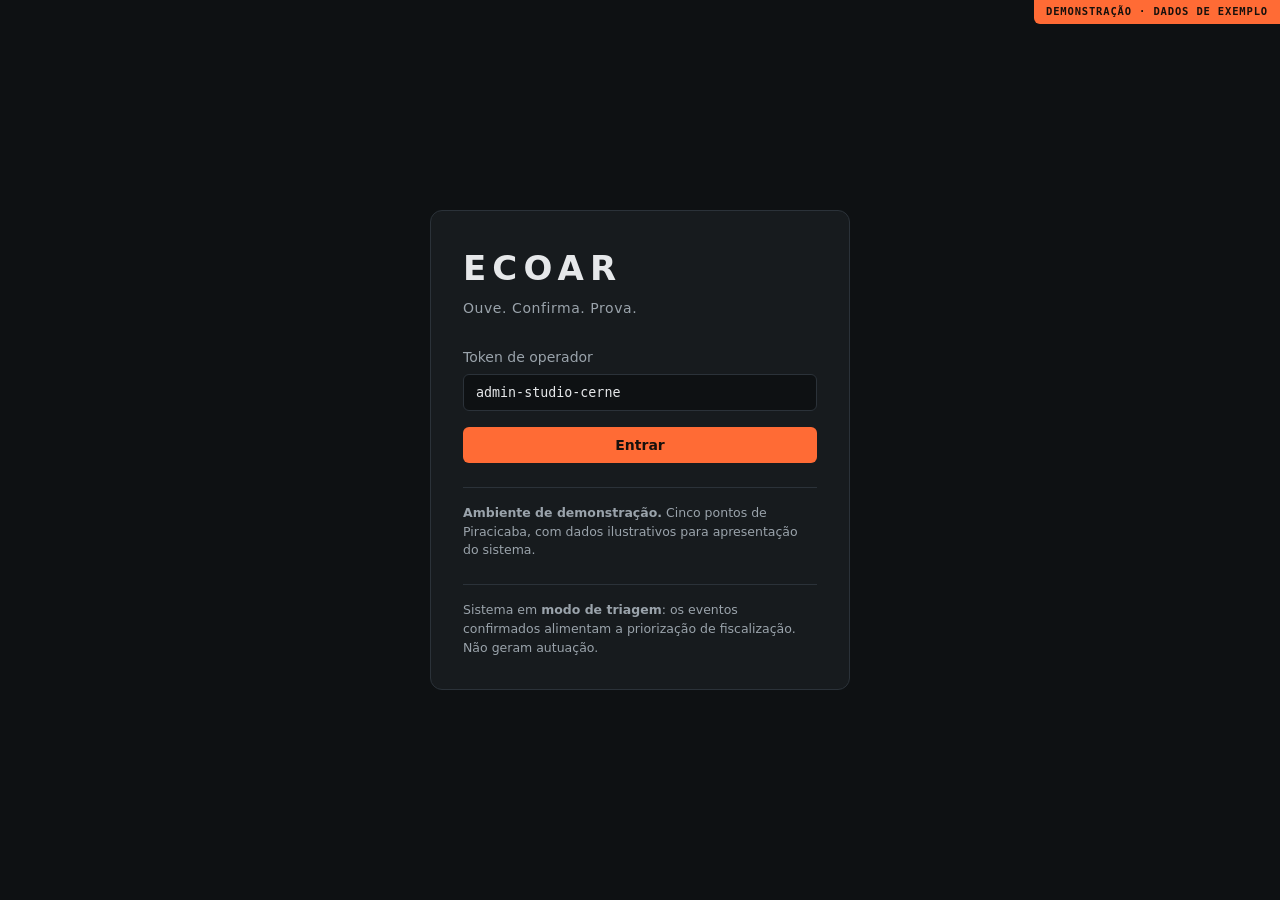
==== commit 7747a739: "Ajusta a linguagem do painel para o público que vai usar O texto de tela tinha sido escrito com o de" ====
--- a/demo/index.html
+++ b/demo/index.html
@@ -130,6 +130,9 @@
   border-radius: 10px; padding: 1px 8px; color: var(--ambar);
 }
 .item-nav.so-admin::after { content: "admin"; font-size: 9px; color: var(--texto-fraco); letter-spacing: 0.05em; }
+/* Módulo ainda não operacional: o selo no menu evita que alguém o confunda
+   com uma tela em produção. */
+.item-nav.so-beta::after { content: "beta"; font-size: 9px; color: var(--ambar); letter-spacing: 0.05em; }
 
 .rodape-lateral {
   padding: 14px 20px; border-top: 1px solid var(--borda);
@@ -240,6 +243,21 @@
 .bloco h3 {
   font-size: 12.5px; text-transform: uppercase; letter-spacing: 0.08em;
   color: var(--texto-fraco); margin: 0 0 10px;
+}
+
+.toggle-linha { padding: 8px 0; }
+.toggle { display: flex; align-items: center; gap: 10px; font-size: 13px; cursor: pointer; }
+.toggle input { width: 34px; height: 18px; accent-color: var(--laranja); cursor: pointer; }
+
+/* Destaque visual proposital: sem isso, o bloco se perde entre os demais de
+   Configurações e ninguém encontra o jeito de ligar os recursos. */
+.bloco-recursos {
+  border: 1px solid var(--laranja); border-radius: 8px;
+  padding: 16px 18px; margin-bottom: 24px; background: rgba(255,107,53,0.06);
+}
+.bloco-recursos h3 {
+  font-size: 13px; text-transform: none; letter-spacing: normal;
+  color: var(--texto); margin: 0 0 8px; font-weight: 600;
 }
 audio { width: 100%; }
 .aviso-audio { color: var(--texto-fraco); font-size: 11.5px; margin-top: 6px; }
@@ -471,7 +489,7 @@
    NÃO editar à mão: rode o script de novo para atualizar.
    É a resposta real de cada endpoint do backend semeado com o cenário
    de Piracicaba — a demo lê daqui no lugar da rede. */
-window.DEMO = {"eu_operador":{"nome":"operador-transito","perfil":"operador","admin":false},"eu_admin":{"nome":"admin-studio-cerne","perfil":"admin","admin":true},"priorizacao":{"hora_dia":[{"dia":0,"hora":8,"total":2},{"dia":0,"hora":13,"total":1},{"dia":0,"hora":16,"total":1},{"dia":0,"hora":17,"total":1},{"dia":0,"hora":18,"total":2},{"dia":0,"hora":19,"total":3},{"dia":0,"hora":20,"total":3},{"dia":0,"hora":22,"total":1},{"dia":0,"hora":23,"total":1},{"dia":1,"hora":1,"total":2},{"dia":1,"hora":2,"total":1},{"dia":1,"hora":3,"total":1},{"dia":1,"hora":7,"total":1},{"dia":1,"hora":8,"total":2},{"dia":1,"hora":10,"total":2},{"dia":1,"hora":13,"total":1},{"dia":1,"hora":17,"total":1},{"dia":1,"hora":19,"total":1},{"dia":1,"hora":20,"total":1},{"dia":1,"hora":21,"total":1},{"dia":2,"hora":0,"total":2},{"dia":2,"hora":1,"total":1},{"dia":2,"hora":2,"total":1},{"dia":2,"hora":8,"total":3},{"dia":2,"hora":11,"total":1},{"dia":2,"hora":12,"total":2},{"dia":2,"hora":14,"total":1},{"dia":2,"hora":16,"total":1},{"dia":2,"hora":17,"total":1},{"dia":2,"hora":19,"total":4},{"dia":2,"hora":20,"total":5},{"dia":2,"hora":21,"total":2},{"dia":2,"hora":22,"total":3},{"dia":2,"hora":23,"total":2},{"dia":3,"hora":0,"total":1},{"dia":3,"hora":1,"total":2},{"dia":3,"hora":7,"total":1},{"dia":3,"hora":8,"total":2},{"dia":3,"hora":12,"total":1},{"dia":3,"hora":13,"total":1},{"dia":3,"hora":16,"total":1},{"dia":3,"hora":17,"total":1},{"dia":3,"hora":18,"total":2},{"dia":3,"hora":19,"total":2},{"dia":3,"hora":21,"total":2},{"dia":3,"hora":22,"total":3},{"dia":3,"hora":23,"total":2},{"dia":4,"hora":1,"total":1},{"dia":4,"hora":2,"total":1},{"dia":4,"hora":7,"total":1},{"dia":4,"hora":17,"total":3},{"dia":4,"hora":18,"total":3},{"dia":4,"hora":19,"total":3},{"dia":4,"hora":20,"total":2},{"dia":4,"hora":21,"total":1},{"dia":5,"hora":0,"total":2},{"dia":5,"hora":1,"total":1},{"dia":5,"hora":2,"total":2},{"dia":5,"hora":3,"total":1},{"dia":5,"hora":7,"total":2},{"dia":5,"hora":12,"total":1},{"dia":5,"hora":18,"total":1},{"dia":5,"hora":19,"total":1},{"dia":5,"hora":20,"total":1},{"dia":5,"hora":21,"total":5},{"dia":5,"hora":22,"total":1},{"dia":6,"hora":1,"total":3},{"dia":6,"hora":3,"total":1},{"dia":6,"hora":11,"total":1},{"dia":6,"hora":12,"total":3},{"dia":6,"hora":13,"total":1},{"dia":6,"hora":14,"total":2},{"dia":6,"hora":17,"total":1},{"dia":6,"hora":18,"total":2},{"dia":6,"hora":19,"total":1},{"dia":6,"hora":20,"total":3},{"dia":6,"hora":21,"total":3},{"dia":6,"hora":22,"total":2},{"dia":6,"hora":23,"total":1}],"por_no":[{"no_id":"piracicaba-kennedy-01","descricao":"Av. Presidente Kennedy — onde a Semuttran já operou (ago/2023)","latitude":-22.718,"longitude":-47.639,"confirmados":38,"ultimo":"2026-08-15T17:59:35+00:00"},{"no_id":"piracicaba-centro-hospitalar-02","descricao":"Área central / entorno hospitalar — reclamação de pacientes internados","latitude":-22.7253,"longitude":-47.6492,"confirmados":31,"ultimo":"2026-08-15T14:40:40+00:00"},{"no_id":"piracicaba-rua-do-porto-05","descricao":"Rua do Porto / Beira-Rio — polo de lazer noturno","latitude":-22.7305,"longitude":-47.6553,"confirmados":28,"ultimo":"2026-08-15T03:27:10+00:00"},{"no_id":"piracicaba-joao-conceicao-03","descricao":"Av. Dr. João Conceição, Paulista — requerimento por escapamento e som","latitude":-22.7412,"longitude":-47.6301,"confirmados":21,"ultimo":"2026-08-15T21:08:02+00:00"},{"no_id":"piracicaba-sao-dimas-04","descricao":"São Dimas — requerimento por perturbação do sossego","latitude":-22.7096,"longitude":-47.6605,"confirmados":18,"ultimo":"2026-08-15T22:37:13+00:00"}],"observacao":"Baseado apenas em eventos confirmados por operador. Em modo de triagem, este é o dado de priorização — não gera autuação."},"nos":{"nos":[{"no_id":"piracicaba-centro-hospitalar-02","descricao":"Área central / entorno hospitalar — reclamação de pacientes internados","latitude":-22.7253,"longitude":-47.6492,"modo":"triagem","ultimo_contato":"2026-08-15 08:28:52","ultimo_heartbeat":"2026-08-15 08:28:52","bateria_pct":95.2,"eventos":44,"pendentes":7},{"no_id":"piracicaba-joao-conceicao-03","descricao":"Av. Dr. João Conceição, Paulista — requerimento por escapamento e som","latitude":-22.7412,"longitude":-47.6301,"modo":"triagem","ultimo_contato":"2026-08-15 08:28:52","ultimo_heartbeat":"2026-08-15 08:28:52","bateria_pct":92.5,"eventos":33,"pendentes":5},{"no_id":"piracicaba-kennedy-01","descricao":"Av. Presidente Kennedy — onde a Semuttran já operou (ago/2023)","latitude":-22.718,"longitude":-47.639,"modo":"triagem","ultimo_contato":"2026-08-15 08:28:52","ultimo_heartbeat":"2026-08-15 08:28:52","bateria_pct":64.9,"eventos":52,"pendentes":10},{"no_id":"piracicaba-rua-do-porto-05","descricao":"Rua do Porto / Beira-Rio — polo de lazer noturno","latitude":-22.7305,"longitude":-47.6553,"modo":"triagem","ultimo_contato":"2026-08-15 08:28:52","ultimo_heartbeat":"2026-08-15 08:28:52","bateria_pct":71.7,"eventos":38,"pendentes":8},{"no_id":"piracicaba-sao-dimas-04","descricao":"São Dimas — requerimento por perturbação do sossego","latitude":-22.7096,"longitude":-47.6605,"modo":"triagem","ultimo_contato":"2026-08-15 08:28:52","ultimo_heartbeat":null,"bateria_pct":null,"eventos":26,"pendentes":1}]},"violacoes":{"violacoes":[{"id":1,"no_id":"piracicaba-centro-hospitalar-02","tipo":"abertura_gabinete","recebido_em":"2026-08-15 08:28:52","ocorrido_em":"2026-08-15T08:28:52.962079+00:00","atendido":false,"detalhe":{"sensor":"reed","duracao_s":4.2}}]},"metricas":{"por_dia":[{"dia":"2026-08-15","confirmados":10,"rejeitados":0,"total":12},{"dia":"2026-08-14","confirmados":6,"rejeitados":4,"total":12},{"dia":"2026-08-13","confirmados":7,"rejeitados":1,"total":12},{"dia":"2026-08-12","confirmados":9,"rejeitados":1,"total":11},{"dia":"2026-08-11","confirmados":11,"rejeitados":0,"total":13},{"dia":"2026-08-10","confirmados":7,"rejeitados":1,"total":10},{"dia":"2026-08-09","confirmados":3,"rejeitados":1,"total":5},{"dia":"2026-08-08","confirmados":7,"rejeitados":3,"total":11},{"dia":"2026-08-07","confirmados":5,"rejeitados":0,"total":5},{"dia":"2026-08-06","confirmados":5,"rejeitados":1,"total":10},{"dia":"2026-08-05","confirmados":7,"rejeitados":1,"total":9},{"dia":"2026-08-04","confirmados":6,"rejeitados":1,"total":8},{"dia":"2026-08-03","confirmados":1,"rejeitados":1,"total":3},{"dia":"2026-08-02","confirmados":4,"rejeitados":2,"total":7},{"dia":"2026-08-01","confirmados":7,"rejeitados":3,"total":11},{"dia":"2026-07-31","confirmados":7,"rejeitados":3,"total":12},{"dia":"2026-07-30","confirmados":3,"rejeitados":0,"total":3},{"dia":"2026-07-29","confirmados":5,"rejeitados":0,"total":5},{"dia":"2026-07-28","confirmados":12,"rejeitados":0,"total":14},{"dia":"2026-07-27","confirmados":6,"rejeitados":1,"total":8},{"dia":"2026-07-26","confirmados":8,"rejeitados":2,"total":12}],"rejeicao":{"confirmados":136,"rejeitados":26,"pendentes":31,"decididos":162,"taxa_rejeicao":0.1605},"contagem":{"pendente_revisao":31,"confirmado":136,"confirmado_multa":0,"rejeitado":26},"nota_custo":"A comparação de custo com blitz manual depende do custo de operação informado pelo município. O sistema entrega o volume operacional; a economia é calculada com o dado do contratante."},"modelo":{"versoes":[{"versao":"heuristico/1.0-bancada","eventos":193,"primeiro":"2026-07-26T13:22:25+00:00","ultimo":"2026-08-15T23:16:15+00:00"}],"observacao":"Versões derivadas do que a evidência registrou. Promoção e reversão de modelo entram com o pipeline de re-treino (etapa 9), que depende de volume real de eventos confirmados."},"modos":{"nos":[{"no_id":"piracicaba-centro-hospitalar-02","modo":"triagem"},{"no_id":"piracicaba-joao-conceicao-03","modo":"triagem"},{"no_id":"piracicaba-kennedy-01","modo":"triagem"},{"no_id":"piracicaba-rua-do-porto-05","modo":"triagem"},{"no_id":"piracicaba-sao-dimas-04","modo":"triagem"}],"autuacao_liberada":false,"motivo_autuacao_bloqueada":"Não há regulamentação federal (Inmetro/CONTRAN) que valide multa automática por ruído. O modo de autuação existe e está desligado; habilitá-lo é decisão de configuração do nó, com instrumento certificado declarado. Ver docs/legal/inmetro.md."},"auditoria_verif":{"integra":true,"total":356,"problemas":[],"resumo":"cadeia íntegra: 356 entradas encadeadas"},"auditoria":{"total":356,"entradas":[{"seq":356,"registrado_em":"2026-08-15T08:28:52.964102+00:00","tipo":"alerta_violacao","ator":"piracicaba-centro-hospitalar-02","evento_id":null,"detalhe":{"duracao_s":4.2,"sensor":"reed","tipo":"abertura_gabinete"},"hash_anterior":"sha256:ba99668c22fc0058ca161c0968b97e51a9f233b7316b0f8bb5068d79e0d2ee63","hash":"sha256:ea22b1369881e6378f71929accea57ba79b3b96a2ea2c62cb20696310db82c2d"},{"seq":355,"registrado_em":"2026-08-15T08:28:52.944327+00:00","tipo":"revisao","ator":"operador-transito","evento_id":"piracicaba-rua-do-porto-05-evt-0036","detalhe":{"decisao":"confirmar","novo_status":"confirmado"},"hash_anterior":"sha256:7591cbcd212875f7e1238f58f16d2ab40b2ad251de43caf040b140fefee320a5","hash":"sha256:ba99668c22fc0058ca161c0968b97e51a9f233b7316b0f8bb5068d79e0d2ee63"},{"seq":354,"registrado_em":"2026-08-15T08:28:52.941971+00:00","tipo":"revisao","ator":"operador-transito","evento_id":"piracicaba-rua-do-porto-05-evt-0034","detalhe":{"decisao":"rejeitar","novo_status":"rejeitado"},"hash_anterior":"sha256:6d54460b057b1b0b0acb6b0c4b6abc21d53d9a78876d20c6ad75d2259c7a67b1","hash":"sha256:7591cbcd212875f7e1238f58f16d2ab40b2ad251de43caf040b140fefee320a5"},{"seq":353,"registrado_em":"2026-08-15T08:28:52.939697+00:00","tipo":"revisao","ator":"operador-transito","evento_id":"piracicaba-rua-do-porto-05-evt-0033","detalhe":{"decisao":"confirmar","novo_status":"confirmado"},"hash_anterior":"sha256:2682ff6a8bd0eb7763b89db01e286575a2359f4788c26c5e50802d0d352ec017","hash":"sha256:6d54460b057b1b0b0acb6b0c4b6abc21d53d9a78876d20c6ad75d2259c7a67b1"},{"seq":352,"registrado_em":"2026-08-15T08:28:52.937138+00:00","tipo":"revisao","ator":"operador-transito","evento_id":"piracicaba-rua-do-porto-05-evt-0032","detalhe":{"decisao":"confirmar","novo_status":"confirmado"},"hash_anterior":"sha256:391eb078b7c3e8b256b9e65f92ff7eec4ec60205b6b0e663095bff10fb2acaf7","hash":"sha256:2682ff6a8bd0eb7763b89db01e286575a2359f4788c26c5e50802d0d352ec017"},{"seq":351,"registrado_em":"2026-08-15T08:28:52.934690+00:00","tipo":"revisao","ator":"operador-transito","evento_id":"piracicaba-rua-do-porto-05-evt-0031","detalhe":{"decisao":"confirmar","novo_status":"confirmado"},"hash_anterior":"sha256:b557adc4d92c2c78849bcc149743a1c54321f2f7376104d7bd74619285ee2b04","hash":"sha256:391eb078b7c3e8b256b9e65f92ff7eec4ec60205b6b0e663095bff10fb2acaf7"},{"seq":350,"registrado_em":"2026-08-15T08:28:52.932084+00:00","tipo":"revisao","ator":"operador-transito","evento_id":"piracicaba-rua-do-porto-05-evt-0030","detalhe":{"decisao":"confirmar","novo_status":"confirmado"},"hash_anterior":"sha256:60bf70df088d682cce5a342bc782ad4a5ff05f275659f934280152e3d88378be","hash":"sha256:b557adc4d92c2c78849bcc149743a1c54321f2f7376104d7bd74619285ee2b04"},{"seq":349,"registrado_em":"2026-08-15T08:28:52.929840+00:00","tipo":"revisao","ator":"operador-transito","evento_id":"piracicaba-rua-do-porto-05-evt-0029","detalhe":{"decisao":"confirmar","novo_status":"confirmado"},"hash_anterior":"sha256:d6c74db729911ee6c6d36e8583655da8eb50acb9c4778216cb082b90c2664dae","hash":"sha256:60bf70df088d682cce5a342bc782ad4a5ff05f275659f934280152e3d88378be"},{"seq":348,"registrado_em":"2026-08-15T08:28:52.927722+00:00","tipo":"revisao","ator":"operador-transito","evento_id":"piracicaba-rua-do-porto-05-evt-0028","detalhe":{"decisao":"confirmar","novo_status":"confirmado"},"hash_anterior":"sha256:3139d744ef6c9c247d8f470267663771443a786e8b273e5c4b87a322f2ae12e2","hash":"sha256:d6c74db729911ee6c6d36e8583655da8eb50acb9c4778216cb082b90c2664dae"},{"seq":347,"registrado_em":"2026-08-15T08:28:52.925677+00:00","tipo":"revisao","ator":"operador-transito","evento_id":"piracicaba-rua-do-porto-05-evt-0027","detalhe":{"decisao":"confirmar","novo_status":"confirmado"},"hash_anterior":"sha256:ef9230dbc76b7cc92d4b4f3a6f857576356789b7c248ce3445627b8417d37499","hash":"sha256:3139d744ef6c9c247d8f470267663771443a786e8b273e5c4b87a322f2ae12e2"},{"seq":346,"registrado_em":"2026-08-15T08:28:52.923511+00:00","tipo":"revisao","ator":"operador-transito","evento_id":"piracicaba-rua-do-porto-05-evt-0025","detalhe":{"decisao":"confirmar","novo_status":"confirmado"},"hash_anterior":"sha256:422062d287f463230fb58f729f06118e807a73da8d31013483b24b3e4c31be1f","hash":"sha256:ef9230dbc76b7cc92d4b4f3a6f857576356789b7c248ce3445627b8417d37499"},{"seq":345,"registrado_em":"2026-08-15T08:28:52.921300+00:00","tipo":"revisao","ator":"operador-transito","evento_id":"piracicaba-rua-do-porto-05-evt-0023","detalhe":{"decisao":"confirmar","novo_status":"confirmado"},"hash_anterior":"sha256:63a80d35a77727d43f0c67413eba92baee70b6ef5f7c9be93b594db72a043047","hash":"sha256:422062d287f463230fb58f729f06118e807a73da8d31013483b24b3e4c31be1f"},{"seq":344,"registrado_em":"2026-08-15T08:28:52.918893+00:00","tipo":"revisao","ator":"operador-transito","evento_id":"piracicaba-rua-do-porto-05-evt-0021","detalhe":{"decisao":"confirmar","novo_status":"confirmado"},"hash_anterior":"sha256:147f125b1f6dea47256885a7dcf2a36a055ad4036a10bea4a98e03d18fc99918","hash":"sha256:63a80d35a77727d43f0c67413eba92baee70b6ef5f7c9be93b594db72a043047"},{"seq":343,"registrado_em":"2026-08-15T08:28:52.916519+00:00","tipo":"revisao","ator":"operador-transito","evento_id":"piracicaba-rua-do-porto-05-evt-0020","detalhe":{"decisao":"confirmar","novo_status":"confirmado"},"hash_anterior":"sha256:72b7aea8eb9b7f69576ae7349d54f20c224061a428e3b306a918dc5762db562b","hash":"sha256:147f125b1f6dea47256885a7dcf2a36a055ad4036a10bea4a98e03d18fc99918"},{"seq":342,"registrado_em":"2026-08-15T08:28:52.914190+00:00","tipo":"revisao","ator":"operador-transito","evento_id":"piracicaba-rua-do-porto-05-evt-0019","detalhe":{"decisao":"confirmar","novo_status":"confirmado"},"hash_anterior":"sha256:0ff764157e0087a4524097439e52fd84bd1901d54737bed4e9903a727b65f62d","hash":"sha256:72b7aea8eb9b7f69576ae7349d54f20c224061a428e3b306a918dc5762db562b"},{"seq":341,"registrado_em":"2026-08-15T08:28:52.912076+00:00","tipo":"revisao","ator":"operador-transito","evento_id":"piracicaba-rua-do-porto-05-evt-0018","detalhe":{"decisao":"confirmar","novo_status":"confirmado"},"hash_anterior":"sha256:dc24b08ecd14271c127155bf7140a45edc38029e734bc8a77bab0cb15836f647","hash":"sha256:0ff764157e0087a4524097439e52fd84bd1901d54737bed4e9903a727b65f62d"},{"seq":340,"registrado_em":"2026-08-15T08:28:52.910103+00:00","tipo":"revisao","ator":"operador-transito","evento_id":"piracicaba-rua-do-porto-05-evt-0017","detalhe":{"decisao":"confirmar","novo_status":"confirmado"},"hash_anterior":"sha256:466761cd6105864c9e1b0d34ac70549b4b2df56544f2c645cb08611f4d36cde7","hash":"sha256:dc24b08ecd14271c127155bf7140a45edc38029e734bc8a77bab0cb15836f647"},{"seq":339,"registrado_em":"2026-08-15T08:28:52.907895+00:00","tipo":"revisao","ator":"operador-transito","evento_id":"piracicaba-rua-do-porto-05-evt-0016","detalhe":{"decisao":"confirmar","novo_status":"confirmado"},"hash_anterior":"sha256:0341a7c76eb8cb7e3aeba7ed1cd06ac9bfed32162824d3e460d42a2a1d513ccc","hash":"sha256:466761cd6105864c9e1b0d34ac70549b4b2df56544f2c645cb08611f4d36cde7"},{"seq":338,"registrado_em":"2026-08-15T08:28:52.905344+00:00","tipo":"revisao","ator":"operador-transito","evento_id":"piracicaba-rua-do-porto-05-evt-0015","detalhe":{"decisao":"confirmar","novo_status":"confirmado"},"hash_anterior":"sha256:e5290f50a5746ef3a44a4fb36987bbfa6d516286fd106adec6c45f296e751a0f","hash":"sha256:0341a7c76eb8cb7e3aeba7ed1cd06ac9bfed32162824d3e460d42a2a1d513ccc"},{"seq":337,"registrado_em":"2026-08-15T08:28:52.903112+00:00","tipo":"revisao","ator":"operador-transito","evento_id":"piracicaba-rua-do-porto-05-evt-0014","detalhe":{"decisao":"rejeitar","novo_status":"rejeitado"},"hash_anterior":"sha256:b7e8b03307fb949d13cf83b005dd9ea4718bf972391b53c071d241b28fce9f66","hash":"sha256:e5290f50a5746ef3a44a4fb36987bbfa6d516286fd106adec6c45f296e751a0f"},{"seq":336,"registrado_em":"2026-08-15T08:28:52.900222+00:00","tipo":"revisao","ator":"operador-transito","evento_id":"piracicaba-rua-do-porto-05-evt-0012","detalhe":{"decisao":"confirmar","novo_status":"confirmado"},"hash_anterior":"sha256:f6f91f47b5c4ade1a867619e87d64921f633b729bd6de2f3ec1ce4fd82491264","hash":"sha256:b7e8b03307fb949d13cf83b005dd9ea4718bf972391b53c071d241b28fce9f66"},{"seq":335,"registrado_em":"2026-08-15T08:28:52.897986+00:00","tipo":"revisao","ator":"operador-transito","evento_id":"piracicaba-rua-do-porto-05-evt-0011","detalhe":{"decisao":"confirmar","novo_status":"confirmado"},"hash_anterior":"sha256:69a4f31010fda1570bc21f2db1f55c5e64c6f8ec8e2bdd72d47f77f2f6c83b95","hash":"sha256:f6f91f47b5c4ade1a867619e87d64921f633b729bd6de2f3ec1ce4fd82491264"},{"seq":334,"registrado_em":"2026-08-15T08:28:52.895430+00:00","tipo":"revisao","ator":"operador-transito","evento_id":"piracicaba-rua-do-porto-05-evt-0010","detalhe":{"decisao":"confirmar","novo_status":"confirmado"},"hash_anterior":"sha256:94008f5c58b0bd9223ff6fac1adb87af440e75acc3a97abd2638381e1e9049c1","hash":"sha256:69a4f31010fda1570bc21f2db1f55c5e64c6f8ec8e2bdd72d47f77f2f6c83b95"},{"seq":333,"registrado_em":"2026-08-15T08:28:52.892708+00:00","tipo":"revisao","ator":"operador-transito","evento_id":"piracicaba-rua-do-porto-05-evt-0008","detalhe":{"decisao":"confirmar","novo_status":"confirmado"},"hash_anterior":"sha256:199338c01c9907e3141e1ed01ae1396286fa546a1911626ae38fa2f161400c46","hash":"sha256:94008f5c58b0bd9223ff6fac1adb87af440e75acc3a97abd2638381e1e9049c1"},{"seq":332,"registrado_em":"2026-08-15T08:28:52.890181+00:00","tipo":"revisao","ator":"operador-transito","evento_id":"piracicaba-rua-do-porto-05-evt-0007","detalhe":{"decisao":"confirmar","novo_status":"confirmado"},"hash_anterior":"sha256:68244c1334db5017cc368098e731e3f2a9c7988210d80d8bc7f7e3d8122ef4ce","hash":"sha256:199338c01c9907e3141e1ed01ae1396286fa546a1911626ae38fa2f161400c46"},{"seq":331,"registrado_em":"2026-08-15T08:28:52.887807+00:00","tipo":"revisao","ator":"operador-transito","evento_id":"piracicaba-rua-do-porto-05-evt-0006","detalhe":{"decisao":"confirmar","novo_status":"confirmado"},"hash_anterior":"sha256:4a008570df9d5d47e56cd884a9869dd0d526b557072e5059c1b5c884abaae050","hash":"sha256:68244c1334db5017cc368098e731e3f2a9c7988210d80d8bc7f7e3d8122ef4ce"},{"seq":330,"registrado_em":"2026-08-15T08:28:52.885446+00:00","tipo":"revisao","ator":"operador-transito","evento_id":"piracicaba-rua-do-porto-05-evt-0005","detalhe":{"decisao":"confirmar","novo_status":"confirmado"},"hash_anterior":"sha256:da7048ccb7cab1be43c17ec90cff3564a68c8da873104204f56cacda2bec07f5","hash":"sha256:4a008570df9d5d47e56cd884a9869dd0d526b557072e5059c1b5c884abaae050"},{"seq":329,"registrado_em":"2026-08-15T08:28:52.882755+00:00","tipo":"revisao","ator":"operador-transito","evento_id":"piracicaba-rua-do-porto-05-evt-0004","detalhe":{"decisao":"confirmar","novo_status":"confirmado"},"hash_anterior":"sha256:8e3b7578c796177f7504a230d8e445338145b40b7d7903d774b9b4fec4cbefb5","hash":"sha256:da7048ccb7cab1be43c17ec90cff3564a68c8da873104204f56cacda2bec07f5"},{"seq":328,"registrado_em":"2026-08-15T08:28:52.879988+00:00","tipo":"revisao","ator":"operador-transito","evento_id":"piracicaba-rua-do-porto-05-evt-0002","detalhe":{"decisao":"confirmar","novo_status":"confirmado"},"hash_anterior":"sha256:3114323e39937e3505efa057dfa20a332bdb4fb3746e0cdd4783a041502a0cdc","hash":"sha256:8e3b7578c796177f7504a230d8e445338145b40b7d7903d774b9b4fec4cbefb5"},{"seq":327,"registrado_em":"2026-08-15T08:28:52.877699+00:00","tipo":"revisao","ator":"operador-transito","evento_id":"piracicaba-rua-do-porto-05-evt-0001","detalhe":{"decisao":"confirmar","novo_status":"confirmado"},"hash_anterior":"sha256:f397a2e53b6baebfd20988b22cc1428f13b46c1e531cd58f537b26853af40600","hash":"sha256:3114323e39937e3505efa057dfa20a332bdb4fb3746e0cdd4783a041502a0cdc"},{"seq":326,"registrado_em":"2026-08-15T08:28:52.875201+00:00","tipo":"revisao","ator":"operador-transito","evento_id":"piracicaba-rua-do-porto-05-evt-0000","detalhe":{"decisao":"confirmar","novo_status":"confirmado"},"hash_anterior":"sha256:97495eda6ba9d8e634c82c301cc792c064f78dcbea2e33daaf64d498538ecbc7","hash":"sha256:f397a2e53b6baebfd20988b22cc1428f13b46c1e531cd58f537b26853af40600"},{"seq":325,"registrado_em":"2026-08-15T08:28:52.872331+00:00","tipo":"evento_recebido","ator":"piracicaba-rua-do-porto-05","evento_id":"piracicaba-rua-do-porto-05-evt-0037","detalhe":{"acao":"ambiguo","hash_manifesto":"sha256:f5a98df8e2d277894720f153e4425db6db33afe8e10dd59e5137ff128d2d3ff9","modo":"triagem","versao_politica":"politica/1.0"},"hash_anterior":"sha256:2367be23b9ac80bca2c473f82eae4e2441d10c6c75de0f375a814b43e1681cba","hash":"sha256:97495eda6ba9d8e634c82c301cc792c064f78dcbea2e33daaf64d498538ecbc7"},{"seq":324,"registrado_em":"2026-08-15T08:28:52.791788+00:00","tipo":"evento_recebido","ator":"piracicaba-rua-do-porto-05","evento_id":"piracicaba-rua-do-porto-05-evt-0036","detalhe":{"acao":"acionar","hash_manifesto":"sha256:efb96de3369159b9d4948fb0ba75fb86de4f1131b9f26baa342cedefdc048ab3","modo":"triagem","versao_politica":"politica/1.0"},"hash_anterior":"sha256:bf233b54cee1207514017c68106f6e145d3eafd13e455e71bac0e0a7b8414ad3","hash":"sha256:2367be23b9ac80bca2c473f82eae4e2441d10c6c75de0f375a814b43e1681cba"},{"seq":323,"registrado_em":"2026-08-15T08:28:52.679247+00:00","tipo":"evento_recebido","ator":"piracicaba-rua-do-porto-05","evento_id":"piracicaba-rua-do-porto-05-evt-0035","detalhe":{"acao":"ambiguo","hash_manifesto":"sha256:eb156e34c2e763bbf6415951bd6a5ae9cc97a6eefe174aa937882eb4afafb18d","modo":"triagem","versao_politica":"politica/1.0"},"hash_anterior":"sha256:f644655b6ff8391c0c60d2f0c15211b810307e3a9790c4c56b5f3f9d15b54a44","hash":"sha256:bf233b54cee1207514017c68106f6e145d3eafd13e455e71bac0e0a7b8414ad3"},{"seq":322,"registrado_em":"2026-08-15T08:28:52.600117+00:00","tipo":"evento_recebido","ator":"piracicaba-rua-do-porto-05","evento_id":"piracicaba-rua-do-porto-05-evt-0034","detalhe":{"acao":"ambiguo","hash_manifesto":"sha256:fe294970e791fad9aca4fced4b83cdc4bc73b935076685467d5b18f249c190c1","modo":"triagem","versao_politica":"politica/1.0"},"hash_anterior":"sha256:40881bea0cd69a3710704440a6ea7fb0e7e9e74a6f787d347a85795a9079c969","hash":"sha256:f644655b6ff8391c0c60d2f0c15211b810307e3a9790c4c56b5f3f9d15b54a44"},{"seq":321,"registrado_em":"2026-08-15T08:28:52.516154+00:00","tipo":"evento_recebido","ator":"piracicaba-rua-do-porto-05","evento_id":"piracicaba-rua-do-porto-05-evt-0033","detalhe":{"acao":"acionar","hash_manifesto":"sha256:9fc8e29ceefc47739aecca5159e509bfc05422982a7deeb74072eb976e7c4c1b","modo":"triagem","versao_politica":"politica/1.0"},"hash_anterior":"sha256:e43901f6cdb5147c758f34395dd3bf98beb7fd91d84daf27eaf9ec8697517424","hash":"sha256:40881bea0cd69a3710704440a6ea7fb0e7e9e74a6f787d347a85795a9079c969"},{"seq":320,"registrado_em":"2026-08-15T08:28:52.403270+00:00","tipo":"evento_recebido","ator":"piracicaba-rua-do-porto-05","evento_id":"piracicaba-rua-do-porto-05-evt-0032","detalhe":{"acao":"acionar","hash_manifesto":"sha256:ad1a1766f6b9a2d65d6e0efe2ac97fe7d864668bd8024209baef92221ca8842b","modo":"triagem","versao_politica":"politica/1.0"},"hash_anterior":"sha256:358b3f547ca54cba84eb09d904ee273224e874478e03d277e5387eb7343387b9","hash":"sha256:e43901f6cdb5147c758f34395dd3bf98beb7fd91d84daf27eaf9ec8697517424"},{"seq":319,"registrado_em":"2026-08-15T08:28:52.289450+00:00","tipo":"evento_recebido","ator":"piracicaba-rua-do-porto-05","evento_id":"piracicaba-rua-do-porto-05-evt-0031","detalhe":{"acao":"ambiguo","hash_manifesto":"sha256:b781c6d362591332d818db6b5b788c9eddc0bdafe2814d1ce437663001585af1","modo":"triagem","versao_politica":"politica/1.0"},"hash_anterior":"sha256:0f3b4c1d61f31c5db6689381193c68dc957f6aebbda448f7ce6969c25a4c7fc9","hash":"sha256:358b3f547ca54cba84eb09d904ee273224e874478e03d277e5387eb7343387b9"},{"seq":318,"registrado_em":"2026-08-15T08:28:52.194830+00:00","tipo":"evento_recebido","ator":"piracicaba-rua-do-porto-05","evento_id":"piracicaba-rua-do-porto-05-evt-0030","detalhe":{"acao":"ambiguo","hash_manifesto":"sha256:ce6efbee7fa9a9d571ccb551a5d065c51234feb45aabcaaa1f017b517312da4c","modo":"triagem","versao_politica":"politica/1.0"},"hash_anterior":"sha256:59835f5173ee4cfb9c9e758256fcda6c24f81b2f24f117eabfc72bb8cb8a79cd","hash":"sha256:0f3b4c1d61f31c5db6689381193c68dc957f6aebbda448f7ce6969c25a4c7fc9"},{"seq":317,"registrado_em":"2026-08-15T08:28:52.111081+00:00","tipo":"evento_recebido","ator":"piracicaba-rua-do-porto-05","evento_id":"piracicaba-rua-do-porto-05-evt-0029","detalhe":{"acao":"ambiguo","hash_manifesto":"sha256:6263d40b8b4fe6b7cc31cc38bc34b94dd58931e43d298c57e6f72f88d415f735","modo":"triagem","versao_politica":"politica/1.0"},"hash_anterior":"sha256:ff376958fafbe9129831b1b7f9d9d3603cd90cf1d1aa619c67c936beb5454af2","hash":"sha256:59835f5173ee4cfb9c9e758256fcda6c24f81b2f24f117eabfc72bb8cb8a79cd"},{"seq":316,"registrado_em":"2026-08-15T08:28:52.026053+00:00","tipo":"evento_recebido","ator":"piracicaba-rua-do-porto-05","evento_id":"piracicaba-rua-do-porto-05-evt-0028","detalhe":{"acao":"ambiguo","hash_manifesto":"sha256:0af6ba27afaa886beee1607d3adc78c787bd3f61a17f6704cb71993adc819b4b","modo":"triagem","versao_politica":"politica/1.0"},"hash_anterior":"sha256:274e1ac547326a59aea5df39c2ae461980f9f3a7dd5fcaa788a3dd3e0b26a2a2","hash":"sha256:ff376958fafbe9129831b1b7f9d9d3603cd90cf1d1aa619c67c936beb5454af2"},{"seq":315,"registrado_em":"2026-08-15T08:28:51.940637+00:00","tipo":"evento_recebido","ator":"piracicaba-rua-do-porto-05","evento_id":"piracicaba-rua-do-porto-05-evt-0027","detalhe":{"acao":"acionar","hash_manifesto":"sha256:c60fadc9fbe72c5ec04d7f2fbcdfba5e68469f746bc3b0ae53f241c82d502027","modo":"triagem","versao_politica":"politica/1.0"},"hash_anterior":"sha256:b1f0d63b09b1c7faad624c17f7da25c72a1660ab9c24dcfc37cf96af2b1898bb","hash":"sha256:274e1ac547326a59aea5df39c2ae461980f9f3a7dd5fcaa788a3dd3e0b26a2a2"},{"seq":314,"registrado_em":"2026-08-15T08:28:51.800445+00:00","tipo":"evento_recebido","ator":"piracicaba-rua-do-porto-05","evento_id":"piracicaba-rua-do-porto-05-evt-0026","detalhe":{"acao":"ambiguo","hash_manifesto":"sha256:6e43f753539126190771b3a32e071cfb434852b3ac2d45e258c06b7e6c0d8c77","modo":"triagem","versao_politica":"politica/1.0"},"hash_anterior":"sha256:72a2b2e713a80965b378009a30c218a64a0bc563260e1fcea283c21dc6e17db5","hash":"sha256:b1f0d63b09b1c7faad624c17f7da25c72a1660ab9c24dcfc37cf96af2b1898bb"},{"seq":313,"registrado_em":"2026-08-15T08:28:51.718309+00:00","tipo":"evento_recebido","ator":"piracicaba-rua-do-porto-05","evento_id":"piracicaba-rua-do-porto-05-evt-0025","detalhe":{"acao":"ambiguo","hash_manifesto":"sha256:8af2569cbba1b14d91d6a73574a1e3d27271f5435f277c468d83857ac9c06147","modo":"triagem","versao_politica":"politica/1.0"},"hash_anterior":"sha256:e921a1bf44932c773337a41faf8eadd2beb51b69de6f88f02f0aa0a621090f7a","hash":"sha256:72a2b2e713a80965b378009a30c218a64a0bc563260e1fcea283c21dc6e17db5"},{"seq":312,"registrado_em":"2026-08-15T08:28:51.634494+00:00","tipo":"evento_recebido","ator":"piracicaba-rua-do-porto-05","evento_id":"piracicaba-rua-do-porto-05-evt-0024","detalhe":{"acao":"ambiguo","hash_manifesto":"sha256:cba319739b94bbd35a6d98c4b21c449294a4db2f1990def5e08b70f7cb3255c6","modo":"triagem","versao_politica":"politica/1.0"},"hash_anterior":"sha256:d15bd28496b4fd8a5f6241afec3822288f5ba1b6401b0971517b5b36e82a9ba1","hash":"sha256:e921a1bf44932c773337a41faf8eadd2beb51b69de6f88f02f0aa0a621090f7a"},{"seq":311,"registrado_em":"2026-08-15T08:28:51.549331+00:00","tipo":"evento_recebido","ator":"piracicaba-rua-do-porto-05","evento_id":"piracicaba-rua-do-porto-05-evt-0023","detalhe":{"acao":"acionar","hash_manifesto":"sha256:c25dcd2c7907f8d0971c66008e043312c3c0592bfefb2f3ecbbeacfcfc9c757d","modo":"triagem","versao_politica":"politica/1.0"},"hash_anterior":"sha256:5408dd5260f4425cc204e82e5ccd3caf118091cfb6fb0d515d7dbaeddff0ac7c","hash":"sha256:d15bd28496b4fd8a5f6241afec3822288f5ba1b6401b0971517b5b36e82a9ba1"},{"seq":310,"registrado_em":"2026-08-15T08:28:51.426301+00:00","tipo":"evento_recebido","ator":"piracicaba-rua-do-porto-05","evento_id":"piracicaba-rua-do-porto-05-evt-0022","detalhe":{"acao":"acionar","hash_manifesto":"sha256:3a098d23a5f2a73d73aff91711aaa69fea016a7effdff24b7541f6a5033d22a6","modo":"triagem","versao_politica":"politica/1.0"},"hash_anterior":"sha256:e6f881627cd926cb45cd84f56f144c9b6545907bb4666acf2b4130fc494f3737","hash":"sha256:5408dd5260f4425cc204e82e5ccd3caf118091cfb6fb0d515d7dbaeddff0ac7c"},{"seq":309,"registrado_em":"2026-08-15T08:28:51.307416+00:00","tipo":"evento_recebido","ator":"piracicaba-rua-do-porto-05","evento_id":"piracicaba-rua-do-porto-05-evt-0021","detalhe":{"acao":"ambiguo","hash_manifesto":"sha256:b40a30027fa795d2013f3b382697c5df88a14b2811fe48e0ed11e2cb2b38b4bc","modo":"triagem","versao_politica":"politica/1.0"},"hash_anterior":"sha256:18b6ab687b5611a7009619615a615d0b174c0c204723032c529a70d2894c05bd","hash":"sha256:e6f881627cd926cb45cd84f56f144c9b6545907bb4666acf2b4130fc494f3737"},{"seq":308,"registrado_em":"2026-08-15T08:28:51.221970+00:00","tipo":"evento_recebido","ator":"piracicaba-rua-do-porto-05","evento_id":"piracicaba-rua-do-porto-05-evt-0020","detalhe":{"acao":"ambiguo","hash_manifesto":"sha256:abbb11a30925f28fc5172652981fad62ad0959cbf923b56582d21accf5a70d13","modo":"triagem","versao_politica":"politica/1.0"},"hash_anterior":"sha256:9eb719d1622201ca25cfb071448123a9eb67af5766af2fa03a4b72401c944ff2","hash":"sha256:18b6ab687b5611a7009619615a615d0b174c0c204723032c529a70d2894c05bd"},{"seq":307,"registrado_em":"2026-08-15T08:28:51.134172+00:00","tipo":"evento_recebido","ator":"piracicaba-rua-do-porto-05","evento_id":"piracicaba-rua-do-porto-05-evt-0019","detalhe":{"acao":"ambiguo","hash_manifesto":"sha256:bb20ad583c9d0cffcc3294afda316f8ae2f91432981db32fa100b75ef1da51d6","modo":"triagem","versao_politica":"politica/1.0"},"hash_anterior":"sha256:299e48bcb36c70244559405c3ca8a8ee4796845a4c5d5c648d1fab1296a887de","hash":"sha256:9eb719d1622201ca25cfb071448123a9eb67af5766af2fa03a4b72401c944ff2"},{"seq":306,"registrado_em":"2026-08-15T08:28:51.046065+00:00","tipo":"evento_recebido","ator":"piracicaba-rua-do-porto-05","evento_id":"piracicaba-rua-do-porto-05-evt-0018","detalhe":{"acao":"acionar","hash_manifesto":"sha256:e3d61bbba508aee08d02d42048d0f09db3c141c9fa9535e3f627cfdf39a6b748","modo":"triagem","versao_politica":"politica/1.0"},"hash_anterior":"sha256:6b82f4df39a43e1f9451076d9ddd8bc32165bdb9f86de402572e4ac59b2fd55d","hash":"sha256:299e48bcb36c70244559405c3ca8a8ee4796845a4c5d5c648d1fab1296a887de"},{"seq":305,"registrado_em":"2026-08-15T08:28:50.922636+00:00","tipo":"evento_recebido","ator":"piracicaba-rua-do-porto-05","evento_id":"piracicaba-rua-do-porto-05-evt-0017","detalhe":{"acao":"acionar","hash_manifesto":"sha256:bca470f01d0234c3e3d83fbba9a986535478e88ad6195b92473ea0cc94d3c8c8","modo":"triagem","versao_politica":"politica/1.0"},"hash_anterior":"sha256:61e4b2b14990ce59aa0d0342e6b2ddd14219e373c63b8191e5c1a488c7bf8224","hash":"sha256:6b82f4df39a43e1f9451076d9ddd8bc32165bdb9f86de402572e4ac59b2fd55d"},{"seq":304,"registrado_em":"2026-08-15T08:28:50.797951+00:00","tipo":"evento_recebido","ator":"piracicaba-rua-do-porto-05","evento_id":"piracicaba-rua-do-porto-05-evt-0016","detalhe":{"acao":"acionar","hash_manifesto":"sha256:084cd06a7820f6c24a53ee40440eba29a522af5884ed56b984fee7ce3eb621d3","modo":"triagem","versao_politica":"politica/1.0"},"hash_anterior":"sha256:31314ca47a2e1dba5ae0ef22f28b8699bd523dcf29aa34de2ebd5c83957c82f4","hash":"sha256:61e4b2b14990ce59aa0d0342e6b2ddd14219e373c63b8191e5c1a488c7bf8224"},{"seq":303,"registrado_em":"2026-08-15T08:28:50.673569+00:00","tipo":"evento_recebido","ator":"piracicaba-rua-do-porto-05","evento_id":"piracicaba-rua-do-porto-05-evt-0015","detalhe":{"acao":"ambiguo","hash_manifesto":"sha256:9937e247845de0a0a426475ee1ba4b2b1ee92c47767f2be41e915facf66d8872","modo":"triagem","versao_politica":"politica/1.0"},"hash_anterior":"sha256:b977d9b7865ff1aa58b067f2446e021e75c3911a1b06ff7e32d4185805b699dc","hash":"sha256:31314ca47a2e1dba5ae0ef22f28b8699bd523dcf29aa34de2ebd5c83957c82f4"},{"seq":302,"registrado_em":"2026-08-15T08:28:50.584906+00:00","tipo":"evento_recebido","ator":"piracicaba-rua-do-porto-05","evento_id":"piracicaba-rua-do-porto-05-evt-0014","detalhe":{"acao":"ambiguo","hash_manifesto":"sha256:9f3636b12193f9eeafb0fe30d16c4cd8421495c2f090bdce960fd2ae66f260f6","modo":"triagem","versao_politica":"politica/1.0"},"hash_anterior":"sha256:4debded9df070cd6b0624de7f67bf1acc4be7a72b0618d2f814d9caa85961751","hash":"sha256:b977d9b7865ff1aa58b067f2446e021e75c3911a1b06ff7e32d4185805b699dc"},{"seq":301,"registrado_em":"2026-08-15T08:28:50.497069+00:00","tipo":"evento_recebido","ator":"piracicaba-rua-do-porto-05","evento_id":"piracicaba-rua-do-porto-05-evt-0013","detalhe":{"acao":"ambiguo","hash_manifesto":"sha256:2b3d4b988e04579fc020d1d32d9fca800a870e2ab33cbf1bdcf101a5b8c7c87d","modo":"triagem","versao_politica":"politica/1.0"},"hash_anterior":"sha256:3f39a809f65a0ab5e2ac69dba093bb1cea36b96e92910ed9dbe51412c83180cd","hash":"sha256:4debded9df070cd6b0624de7f67bf1acc4be7a72b0618d2f814d9caa85961751"},{"seq":300,"registrado_em":"2026-08-15T08:28:50.410350+00:00","tipo":"evento_recebido","ator":"piracicaba-rua-do-porto-05","evento_id":"piracicaba-rua-do-porto-05-evt-0012","detalhe":{"acao":"ambiguo","hash_manifesto":"sha256:db9b87027eff6e3285fa6a6f7e7d7c3064a231f59534e26f6455f61f1bfbe763","modo":"triagem","versao_politica":"politica/1.0"},"hash_anterior":"sha256:e5282cfe88bfafef42c567a879ea0f8f6ac652ba95b1022bff1c1553105528db","hash":"sha256:3f39a809f65a0ab5e2ac69dba093bb1cea36b96e92910ed9dbe51412c83180cd"},{"seq":299,"registrado_em":"2026-08-15T08:28:50.324726+00:00","tipo":"evento_recebido","ator":"piracicaba-rua-do-porto-05","evento_id":"piracicaba-rua-do-porto-05-evt-0011","detalhe":{"acao":"ambiguo","hash_manifesto":"sha256:2231009e54c39c1cac8f687d243e1368d8af41ab61b83e313ddad198fcf2582d","modo":"triagem","versao_politica":"politica/1.0"},"hash_anterior":"sha256:cfd6908080351e4db65e8d177f089e626f7aae7f27fc8e7fd989b22f84e4fa20","hash":"sha256:e5282cfe88bfafef42c567a879ea0f8f6ac652ba95b1022bff1c1553105528db"},{"seq":298,"registrado_em":"2026-08-15T08:28:50.238195+00:00","tipo":"evento_recebido","ator":"piracicaba-rua-do-porto-05","evento_id":"piracicaba-rua-do-porto-05-evt-0010","detalhe":{"acao":"ambiguo","hash_manifesto":"sha256:507259f39bf291ee0dd7037ccbc5695a611a12d39027b4b50f2ce1886f53e6ee","modo":"triagem","versao_politica":"politica/1.0"},"hash_anterior":"sha256:369b8f13817790c55b552fcd18775811d3d5ba2019de7949a3e9c793d2e1181e","hash":"sha256:cfd6908080351e4db65e8d177f089e626f7aae7f27fc8e7fd989b22f84e4fa20"},{"seq":297,"registrado_em":"2026-08-15T08:28:50.151960+00:00","tipo":"evento_recebido","ator":"piracicaba-rua-do-porto-05","evento_id":"piracicaba-rua-do-porto-05-evt-0009","detalhe":{"acao":"acionar","hash_manifesto":"sha256:0873cc6bc9f9974d1743f2b23e53ba46a1d436b198e22bb50d29f44e2b4d8345","modo":"triagem","versao_politica":"politica/1.0"},"hash_anterior":"sha256:0049561dd6e3eb7cd7294561382e77d4d3e5083f4be63ff8c3444b10b4185925","hash":"sha256:369b8f13817790c55b552fcd18775811d3d5ba2019de7949a3e9c793d2e1181e"},{"seq":296,"registrado_em":"2026-08-15T08:28:50.028392+00:00","tipo":"evento_recebido","ator":"piracicaba-rua-do-porto-05","evento_id":"piracicaba-rua-do-porto-05-evt-0008","detalhe":{"acao":"acionar","hash_manifesto":"sha256:b8bcee18ad02a79e9c62d78ea59ca0b4874af8447648dba8230a6b59483a0ca4","modo":"triagem","versao_politica":"politica/1.0"},"hash_anterior":"sha256:5df5818cab89904f4dc025b0c895964ac17957b82a4095d75f310febb3d6378e","hash":"sha256:0049561dd6e3eb7cd7294561382e77d4d3e5083f4be63ff8c3444b10b4185925"},{"seq":295,"registrado_em":"2026-08-15T08:28:49.906091+00:00","tipo":"evento_recebido","ator":"piracicaba-rua-do-porto-05","evento_id":"piracicaba-rua-do-porto-05-evt-0007","detalhe":{"acao":"ambiguo","hash_manifesto":"sha256:1044fe1cc3952cde965327e69123cfe2e4228f3f0edbdd4ce97051d0f8d84107","modo":"triagem","versao_politica":"politica/1.0"},"hash_anterior":"sha256:b15f75659698c548148978e06078d5647b8c24723cccc7827c96eb3ba4170f81","hash":"sha256:5df5818cab89904f4dc025b0c895964ac17957b82a4095d75f310febb3d6378e"},{"seq":294,"registrado_em":"2026-08-15T08:28:49.814610+00:00","tipo":"evento_recebido","ator":"piracicaba-rua-do-porto-05","evento_id":"piracicaba-rua-do-porto-05-evt-0006","detalhe":{"acao":"acionar","hash_manifesto":"sha256:cb393cf7828d44ff277a251e280580fd981ab7aa52b7e1fa5d7b212ccec1ef2d","modo":"triagem","versao_politica":"politica/1.0"},"hash_anterior":"sha256:d41e3b6c7ebc6617a6ecf114213de7e56c1a5bbf827659abe55b8a4c3c5e66d6","hash":"sha256:b15f75659698c548148978e06078d5647b8c24723cccc7827c96eb3ba4170f81"},{"seq":293,"registrado_em":"2026-08-15T08:28:49.690695+00:00","tipo":"evento_recebido","ator":"piracicaba-rua-do-porto-05","evento_id":"piracicaba-rua-do-porto-05-evt-0005","detalhe":{"acao":"ambiguo","hash_manifesto":"sha256:e1cfa568203d0ca7d55dc429b9e96cf2b0f416cf5bd973097512055773ea7821","modo":"triagem","versao_politica":"politica/1.0"},"hash_anterior":"sha256:b651e5c066731c4e8901e527a12f380b432f0eb148a9ccd15ba9d7aecd01a45d","hash":"sha256:d41e3b6c7ebc6617a6ecf114213de7e56c1a5bbf827659abe55b8a4c3c5e66d6"},{"seq":292,"registrado_em":"2026-08-15T08:28:49.597043+00:00","tipo":"evento_recebido","ator":"piracicaba-rua-do-porto-05","evento_id":"piracicaba-rua-do-porto-05-evt-0004","detalhe":{"acao":"acionar","hash_manifesto":"sha256:79a1c0b0bc180a31dd80133fd1fe7e46c8c4524dbd8f24f52969ab736936c58c","modo":"triagem","versao_politica":"politica/1.0"},"hash_anterior":"sha256:3d23719b5e903e55d58df3798438b419439cc084e6b52b3beff7bf1228949a49","hash":"sha256:b651e5c066731c4e8901e527a12f380b432f0eb148a9ccd15ba9d7aecd01a45d"},{"seq":291,"registrado_em":"2026-08-15T08:28:49.467342+00:00","tipo":"evento_recebido","ator":"piracicaba-rua-do-porto-05","evento_id":"piracicaba-rua-do-porto-05-evt-0003","detalhe":{"acao":"acionar","hash_manifesto":"sha256:19a19c227c245a62e273a173fef26a20dfc4d1fc49af0400d1e48d2a045744e2","modo":"triagem","versao_politica":"politica/1.0"},"hash_anterior":"sha256:bc489527c3d396d3110f47706e82d3a9fbae611cf62e3f9d4fa5fccb16b70c11","hash":"sha256:3d23719b5e903e55d58df3798438b419439cc084e6b52b3beff7bf1228949a49"},{"seq":290,"registrado_em":"2026-08-15T08:28:49.350122+00:00","tipo":"evento_recebido","ator":"piracicaba-rua-do-porto-05","evento_id":"piracicaba-rua-do-porto-05-evt-0002","detalhe":{"acao":"ambiguo","hash_manifesto":"sha256:359f21d21d494ce08122ba5a3d8af385ca85d876a82a617409d9dcde9817bc31","modo":"triagem","versao_politica":"politica/1.0"},"hash_anterior":"sha256:266b0c188f983637259298d4760bcc293521f20f0c1871c6e6fd5c42d6410ba4","hash":"sha256:bc489527c3d396d3110f47706e82d3a9fbae611cf62e3f9d4fa5fccb16b70c11"},{"seq":289,"registrado_em":"2026-08-15T08:28:49.262228+00:00","tipo":"evento_recebido","ator":"piracicaba-rua-do-porto-05","evento_id":"piracicaba-rua-do-porto-05-evt-0001","detalhe":{"acao":"acionar","hash_manifesto":"sha256:b57d17cb93dd57ed8292af484f9f014216295e951c44f23a550fe5244ce5b437","modo":"triagem","versao_politica":"politica/1.0"},"hash_anterior":"sha256:7c5da574278e98cede148ff51fe07cc068bae76aa9ab2e66c1ba5d3d8607de44","hash":"sha256:266b0c188f983637259298d4760bcc293521f20f0c1871c6e6fd5c42d6410ba4"},{"seq":288,"registrado_em":"2026-08-15T08:28:49.146805+00:00","tipo":"evento_recebido","ator":"piracicaba-rua-do-porto-05","evento_id":"piracicaba-rua-do-porto-05-evt-0000","detalhe":{"acao":"acionar","hash_manifesto":"sha256:c2045a001420d999e116667714f1ba54e0d65c709f2b15198da1747f9aeb39d5","modo":"triagem","versao_politica":"politica/1.0"},"hash_anterior":"sha256:30b2c7009c3457528efdcc67776a01f3c034694ef9f26d2944def5be09080462","hash":"sha256:7c5da574278e98cede148ff51fe07cc068bae76aa9ab2e66c1ba5d3d8607de44"},{"seq":287,"registrado_em":"2026-08-15T08:28:49.019146+00:00","tipo":"revisao","ator":"operador-transito","evento_id":"piracicaba-sao-dimas-04-evt-0025","detalhe":{"decisao":"confirmar","novo_status":"confirmado"},"hash_anterior":"sha256:30fea41ec51318fe332d47b664f6e61c8a993054b4adcbd489d89d32697924da","hash":"sha256:30b2c7009c3457528efdcc67776a01f3c034694ef9f26d2944def5be09080462"},{"seq":286,"registrado_em":"2026-08-15T08:28:49.016635+00:00","tipo":"revisao","ator":"operador-transito","evento_id":"piracicaba-sao-dimas-04-evt-0024","detalhe":{"decisao":"confirmar","novo_status":"confirmado"},"hash_anterior":"sha256:cc3b6ec08f729c8a5a3449f2b1893b62fbf69ea94bf31da52437330321dfef5e","hash":"sha256:30fea41ec51318fe332d47b664f6e61c8a993054b4adcbd489d89d32697924da"},{"seq":285,"registrado_em":"2026-08-15T08:28:49.013776+00:00","tipo":"revisao","ator":"operador-transito","evento_id":"piracicaba-sao-dimas-04-evt-0023","detalhe":{"decisao":"confirmar","novo_status":"confirmado"},"hash_anterior":"sha256:f16efd4ed8668d606d674f770ec25232963ff013ec277d56726765645ce7d485","hash":"sha256:cc3b6ec08f729c8a5a3449f2b1893b62fbf69ea94bf31da52437330321dfef5e"},{"seq":284,"registrado_em":"2026-08-15T08:28:49.011285+00:00","tipo":"revisao","ator":"operador-transito","evento_id":"piracicaba-sao-dimas-04-evt-0022","detalhe":{"decisao":"confirmar","novo_status":"confirmado"},"hash_anterior":"sha256:9ddd8606602abb5b770a3a8cc0007896281f66abb3f6bb6ce363675bd7fed159","hash":"sha256:f16efd4ed8668d606d674f770ec25232963ff013ec277d56726765645ce7d485"},{"seq":283,"registrado_em":"2026-08-15T08:28:49.008927+00:00","tipo":"revisao","ator":"operador-transito","evento_id":"piracicaba-sao-dimas-04-evt-0021","detalhe":{"decisao":"confirmar","novo_status":"confirmado"},"hash_anterior":"sha256:94df7e93c1126d4e9946f5caeb04ffd2c8c9af343ac843daf8775d820d62b962","hash":"sha256:9ddd8606602abb5b770a3a8cc0007896281f66abb3f6bb6ce363675bd7fed159"},{"seq":282,"registrado_em":"2026-08-15T08:28:49.006514+00:00","tipo":"revisao","ator":"operador-transito","evento_id":"piracicaba-sao-dimas-04-evt-0020","detalhe":{"decisao":"confirmar","novo_status":"confirmado"},"hash_anterior":"sha256:747b44748b26adbbc55de0fef7de113f3f7028d5d3afa1097a0d4f66bad59ea2","hash":"sha256:94df7e93c1126d4e9946f5caeb04ffd2c8c9af343ac843daf8775d820d62b962"},{"seq":281,"registrado_em":"2026-08-15T08:28:49.003977+00:00","tipo":"revisao","ator":"operador-transito","evento_id":"piracicaba-sao-dimas-04-evt-0019","detalhe":{"decisao":"rejeitar","novo_status":"rejeitado"},"hash_anterior":"sha256:e537d8639103f58feba3864895e6b38f5a1508c29f3023b94cfdc3bf6fff1939","hash":"sha256:747b44748b26adbbc55de0fef7de113f3f7028d5d3afa1097a0d4f66bad59ea2"},{"seq":280,"registrado_em":"2026-08-15T08:28:49.001728+00:00","tipo":"revisao","ator":"operador-transito","evento_id":"piracicaba-sao-dimas-04-evt-0018","detalhe":{"decisao":"confirmar","novo_status":"confirmado"},"hash_anterior":"sha256:1a3d8e263c20b3b9fae269e20655973ad2986904aca7f373929f5aa27cf62e56","hash":"sha256:e537d8639103f58feba3864895e6b38f5a1508c29f3023b94cfdc3bf6fff1939"},{"seq":279,"registrado_em":"2026-08-15T08:28:48.999335+00:00","tipo":"revisao","ator":"operador-transito","evento_id":"piracicaba-sao-dimas-04-evt-0017","detalhe":{"decisao":"rejeitar","novo_status":"rejeitado"},"hash_anterior":"sha256:93335604480edfef28330d255f2fcae4ad1e5098c3b24300e61034ffd62eb435","hash":"sha256:1a3d8e263c20b3b9fae269e20655973ad2986904aca7f373929f5aa27cf62e56"},{"seq":278,"registrado_em":"2026-08-15T08:28:48.996929+00:00","tipo":"revisao","ator":"operador-transito","evento_id":"piracicaba-sao-dimas-04-evt-0016","detalhe":{"decisao":"confirmar","novo_status":"confirmado"},"hash_anterior":"sha256:a77e5f3e1b4315f82bdaf2c6540615b5d3291f77fac85711d0668e30245be1e1","hash":"sha256:93335604480edfef28330d255f2fcae4ad1e5098c3b24300e61034ffd62eb435"},{"seq":277,"registrado_em":"2026-08-15T08:28:48.994540+00:00","tipo":"revisao","ator":"operador-transito","evento_id":"piracicaba-sao-dimas-04-evt-0015","detalhe":{"decisao":"confirmar","novo_status":"confirmado"},"hash_anterior":"sha256:1a93096cedcffa92d2e3849d38c0c70b0f173c126390b3d8d2730228aad90b6a","hash":"sha256:a77e5f3e1b4315f82bdaf2c6540615b5d3291f77fac85711d0668e30245be1e1"},{"seq":276,"registrado_em":"2026-08-15T08:28:48.992095+00:00","tipo":"revisao","ator":"operador-transito","evento_id":"piracicaba-sao-dimas-04-evt-0014","detalhe":{"decisao":"confirmar","novo_status":"confirmado"},"hash_anterior":"sha256:ef6d4a639855e2e4cdef490e7f9b7229075f24be406b259d51fa89a40826d707","hash":"sha256:1a93096cedcffa92d2e3849d38c0c70b0f173c126390b3d8d2730228aad90b6a"},{"seq":275,"registrado_em":"2026-08-15T08:28:48.989705+00:00","tipo":"revisao","ator":"operador-transito","evento_id":"piracicaba-sao-dimas-04-evt-0013","detalhe":{"decisao":"rejeitar","novo_status":"rejeitado"},"hash_anterior":"sha256:9130bce8ad60f9c5f7fd73ad619a2860011ce687b58b0eca68d266edb59e31be","hash":"sha256:ef6d4a639855e2e4cdef490e7f9b7229075f24be406b259d51fa89a40826d707"},{"seq":274,"registrado_em":"2026-08-15T08:28:48.987176+00:00","tipo":"revisao","ator":"operador-transito","evento_id":"piracicaba-sao-dimas-04-evt-0012","detalhe":{"decisao":"confirmar","novo_status":"confirmado"},"hash_anterior":"sha256:40fa36a1409a11f98d4ef043c35a92435aa3d8c42a01207b9cd3eb4253837a81","hash":"sha256:9130bce8ad60f9c5f7fd73ad619a2860011ce687b58b0eca68d266edb59e31be"},{"seq":273,"registrado_em":"2026-08-15T08:28:48.984808+00:00","tipo":"revisao","ator":"operador-transito","evento_id":"piracicaba-sao-dimas-04-evt-0011","detalhe":{"decisao":"rejeitar","novo_status":"rejeitado"},"hash_anterior":"sha256:21e529125a203c69024f8debac7e00f891cd7094c73c28a52e661075ba035d82","hash":"sha256:40fa36a1409a11f98d4ef043c35a92435aa3d8c42a01207b9cd3eb4253837a81"},{"seq":272,"registrado_em":"2026-08-15T08:28:48.982543+00:00","tipo":"revisao","ator":"operador-transito","evento_id":"piracicaba-sao-dimas-04-evt-0010","detalhe":{"decisao":"confirmar","novo_status":"confirmado"},"hash_anterior":"sha256:f86de431ed764245fd5003800317b659a4872d5c891a3615d6f8bce1225aa91d","hash":"sha256:21e529125a203c69024f8debac7e00f891cd7094c73c28a52e661075ba035d82"},{"seq":271,"registrado_em":"2026-08-15T08:28:48.980136+00:00","tipo":"revisao","ator":"operador-transito","evento_id":"piracicaba-sao-dimas-04-evt-0009","detalhe":{"decisao":"confirmar","novo_status":"confirmado"},"hash_anterior":"sha256:d37db54ccabcd15ca107cff7889931c9ed8840002d9fd7ba507cdcd01763f3f4","hash":"sha256:f86de431ed764245fd5003800317b659a4872d5c891a3615d6f8bce1225aa91d"},{"seq":270,"registrado_em":"2026-08-15T08:28:48.977804+00:00","tipo":"revisao","ator":"operador-transito","evento_id":"piracicaba-sao-dimas-04-evt-0008","detalhe":{"decisao":"confirmar","novo_status":"confirmado"},"hash_anterior":"sha256:939cfd471cd0174c8386eb5c240f8f86e1824e47b91c6a311d152f661e47e300","hash":"sha256:d37db54ccabcd15ca107cff7889931c9ed8840002d9fd7ba507cdcd01763f3f4"},{"seq":269,"registrado_em":"2026-08-15T08:28:48.975646+00:00","tipo":"revisao","ator":"operador-transito","evento_id":"piracicaba-sao-dimas-04-evt-0006","detalhe":{"decisao":"confirmar","novo_status":"confirmado"},"hash_anterior":"sha256:ec38d9e9dd29ce6e64a0768298be44a5a75fdac17ad8a8260c63af38109bdd45","hash":"sha256:939cfd471cd0174c8386eb5c240f8f86e1824e47b91c6a311d152f661e47e300"},{"seq":268,"registrado_em":"2026-08-15T08:28:48.973712+00:00","tipo":"revisao","ator":"operador-transito","evento_id":"piracicaba-sao-dimas-04-evt-0005","detalhe":{"decisao":"rejeitar","novo_status":"rejeitado"},"hash_anterior":"sha256:e0a8f5501d6910a5170a89274534dda2a303600276e0c25c53c472bf5e701e66","hash":"sha256:ec38d9e9dd29ce6e64a0768298be44a5a75fdac17ad8a8260c63af38109bdd45"},{"seq":267,"registrado_em":"2026-08-15T08:28:48.971697+00:00","tipo":"revisao","ator":"operador-transito","evento_id":"piracicaba-sao-dimas-04-evt-0004","detalhe":{"decisao":"rejeitar","novo_status":"rejeitado"},"hash_anterior":"sha256:72ff377296475018dafc91d3e0448c43a579fc204b79d1b0e0a58a2119283335","hash":"sha256:e0a8f5501d6910a5170a89274534dda2a303600276e0c25c53c472bf5e701e66"},{"seq":266,"registrado_em":"2026-08-15T08:28:48.969469+00:00","tipo":"revisao","ator":"operador-transito","evento_id":"piracicaba-sao-dimas-04-evt-0003","detalhe":{"decisao":"confirmar","novo_status":"confirmado"},"hash_anterior":"sha256:0256fc97f3eed007c0bdb0d0770d8f8efc698afc0668abd2442bf4ab262b87f5","hash":"sha256:72ff377296475018dafc91d3e0448c43a579fc204b79d1b0e0a58a2119283335"},{"seq":265,"registrado_em":"2026-08-15T08:28:48.967251+00:00","tipo":"revisao","ator":"operador-transito","evento_id":"piracicaba-sao-dimas-04-evt-0002","detalhe":{"decisao":"confirmar","novo_status":"confirmado"},"hash_anterior":"sha256:28e87527611041a1dae893df1d4edaf8040ae53d51f12d8e5b057850ad2dcb8d","hash":"sha256:0256fc97f3eed007c0bdb0d0770d8f8efc698afc0668abd2442bf4ab262b87f5"},{"seq":264,"registrado_em":"2026-08-15T08:28:48.964840+00:00","tipo":"revisao","ator":"operador-transito","evento_id":"piracicaba-sao-dimas-04-evt-0001","detalhe":{"decisao":"confirmar","novo_status":"confirmado"},"hash_anterior":"sha256:1ff5b8636a723c6b46bcaa05124779921834746b6c9905acb1495478458ebcdc","hash":"sha256:28e87527611041a1dae893df1d4edaf8040ae53d51f12d8e5b057850ad2dcb8d"},{"seq":263,"registrado_em":"2026-08-15T08:28:48.961746+00:00","tipo":"revisao","ator":"operador-transito","evento_id":"piracicaba-sao-dimas-04-evt-0000","detalhe":{"decisao":"rejeitar","novo_status":"rejeitado"},"hash_anterior":"sha256:27e1a5732d1cbd9567d19ce71d52003c21f0300702c09d4129d3bdeb4b08d6fe","hash":"sha256:1ff5b8636a723c6b46bcaa05124779921834746b6c9905acb1495478458ebcdc"},{"seq":262,"registrado_em":"2026-08-15T08:28:48.958585+00:00","tipo":"evento_recebido","ator":"piracicaba-sao-dimas-04","evento_id":"piracicaba-sao-dimas-04-evt-0025","detalhe":{"acao":"ambiguo","hash_manifesto":"sha256:0f63ba67f5d987f26ac9883aca1f5668174f0d7eb402da7c1ce3fdcecca885c7","modo":"triagem","versao_politica":"politica/1.0"},"hash_anterior":"sha256:1d87f3a3dc04d63bc372388119b3a20a32d5c35e4624e016dac140bae9e95b0d","hash":"sha256:27e1a5732d1cbd9567d19ce71d52003c21f0300702c09d4129d3bdeb4b08d6fe"},{"seq":261,"registrado_em":"2026-08-15T08:28:48.875436+00:00","tipo":"evento_recebido","ator":"piracicaba-sao-dimas-04","evento_id":"piracicaba-sao-dimas-04-evt-0024","detalhe":{"acao":"acionar","hash_manifesto":"sha256:a9f632e10c561bdc431f4b3f77597c52f757c35e84790d695f17ca7b339ce044","modo":"triagem","versao_politica":"politica/1.0"},"hash_anterior":"sha256:b58aed9895b9c1d081541487cafc959765f10db22871e99ee9adbcbf8b8d56d1","hash":"sha256:1d87f3a3dc04d63bc372388119b3a20a32d5c35e4624e016dac140bae9e95b0d"},{"seq":260,"registrado_em":"2026-08-15T08:28:48.761121+00:00","tipo":"evento_recebido","ator":"piracicaba-sao-dimas-04","evento_id":"piracicaba-sao-dimas-04-evt-0023","detalhe":{"acao":"acionar","hash_manifesto":"sha256:61bc030d3f507dc70f90622ca8843f08d29a12b415e3cd3c2690aab4f910b88f","modo":"triagem","versao_politica":"politica/1.0"},"hash_anterior":"sha256:dc32a13cc4dfb37d60cafe71d0d3a8ec9cd06b825c7e5eac1d347489ced76e88","hash":"sha256:b58aed9895b9c1d081541487cafc959765f10db22871e99ee9adbcbf8b8d56d1"},{"seq":259,"registrado_em":"2026-08-15T08:28:48.648262+00:00","tipo":"evento_recebido","ator":"piracicaba-sao-dimas-04","evento_id":"piracicaba-sao-dimas-04-evt-0022","detalhe":{"acao":"ambiguo","hash_manifesto":"sha256:ab586494eb20b2ba723faf4979faca12e563c4b3b3e1db1ab78867460c95a11b","modo":"triagem","versao_politica":"politica/1.0"},"hash_anterior":"sha256:cb74652803b80671050769436a080fcc9720c2628ce4520a61805330c13e1515","hash":"sha256:dc32a13cc4dfb37d60cafe71d0d3a8ec9cd06b825c7e5eac1d347489ced76e88"},{"seq":258,"registrado_em":"2026-08-15T08:28:48.568842+00:00","tipo":"evento_recebido","ator":"piracicaba-sao-dimas-04","evento_id":"piracicaba-sao-dimas-04-evt-0021","detalhe":{"acao":"ambiguo","hash_manifesto":"sha256:06e3e1fb347f03b9245720ecbe8dc4cbd771a7917fdfe4461ce18ae4ef45a0ec","modo":"triagem","versao_politica":"politica/1.0"},"hash_anterior":"sha256:c762d687f89f9299a80f2103b72589d4c8d45d4adbfd0f40d3ba9b2fb56691e9","hash":"sha256:cb74652803b80671050769436a080fcc9720c2628ce4520a61805330c13e1515"},{"seq":257,"registrado_em":"2026-08-15T08:28:48.489261+00:00","tipo":"evento_recebido","ator":"piracicaba-sao-dimas-04","evento_id":"piracicaba-sao-dimas-04-evt-0020","detalhe":{"acao":"acionar","hash_manifesto":"sha256:bd7e6b108907b314105997cf0ba4031384829a0bbeed76cd69227b68fcba5a58","modo":"triagem","versao_politica":"politica/1.0"},"hash_anterior":"sha256:8e1e9dea93ca31471266f961e0420fd2df44f8b4f6e5f91b3721590167703f13","hash":"sha256:c762d687f89f9299a80f2103b72589d4c8d45d4adbfd0f40d3ba9b2fb56691e9"},{"seq":256,"registrado_em":"2026-08-15T08:28:48.376923+00:00","tipo":"evento_recebido","ator":"piracicaba-sao-dimas-04","evento_id":"piracicaba-sao-dimas-04-evt-0019","detalhe":{"acao":"acionar","hash_manifesto":"sha256:097770dde5f81327747484adda0f84303e13b5e666e85e61ec1635986cf32b47","modo":"triagem","versao_politica":"politica/1.0"},"hash_anterior":"sha256:5e2c61a6948ee67cc05dfe3ad0311d1497fe4465aaad9db38191d986208cb527","hash":"sha256:8e1e9dea93ca31471266f961e0420fd2df44f8b4f6e5f91b3721590167703f13"},{"seq":255,"registrado_em":"2026-08-15T08:28:48.257222+00:00","tipo":"evento_recebido","ator":"piracicaba-sao-dimas-04","evento_id":"piracicaba-sao-dimas-04-evt-0018","detalhe":{"acao":"ambiguo","hash_manifesto":"sha256:919316bb200ca177aaec54b83e0740dea11c6701ec07b0f3f9c6889ee8e8ab59","modo":"triagem","versao_politica":"politica/1.0"},"hash_anterior":"sha256:5871ac9958053776d96bf737b9f5f596f60d841a5267fdf1715366feadbfd042","hash":"sha256:5e2c61a6948ee67cc05dfe3ad0311d1497fe4465aaad9db38191d986208cb527"},{"seq":254,"registrado_em":"2026-08-15T08:28:48.170585+00:00","tipo":"evento_recebido","ator":"piracicaba-sao-dimas-04","evento_id":"piracicaba-sao-dimas-04-evt-0017","detalhe":{"acao":"acionar","hash_manifesto":"sha256:3e01f7dba90c8b82225474afbc9ac91d7563a4890a5ff5c3890a569efaad09e4","modo":"triagem","versao_politica":"politica/1.0"},"hash_anterior":"sha256:57d5a4497d7410f35281ff35fcb426257c00e6a134f708241f4e9447f62a6098","hash":"sha256:5871ac9958053776d96bf737b9f5f596f60d841a5267fdf1715366feadbfd042"},{"seq":253,"registrado_em":"2026-08-15T08:28:48.052529+00:00","tipo":"evento_recebido","ator":"piracicaba-sao-dimas-04","evento_id":"piracicaba-sao-dimas-04-evt-0016","detalhe":{"acao":"acionar","hash_manifesto":"sha256:b6b13311c4fb7d961d266c337c0ad5d5591ef5bbe1bcbe5dfb706997584669c9","modo":"triagem","versao_politica":"politica/1.0"},"hash_anterior":"sha256:32a1c3afb156e88e642b82188cb0f07eb363ba2f9d634d0bf1fc4fb8f3421bd4","hash":"sha256:57d5a4497d7410f35281ff35fcb426257c00e6a134f708241f4e9447f62a6098"},{"seq":252,"registrado_em":"2026-08-15T08:28:47.937738+00:00","tipo":"evento_recebido","ator":"piracicaba-sao-dimas-04","evento_id":"piracicaba-sao-dimas-04-evt-0015","detalhe":{"acao":"ambiguo","hash_manifesto":"sha256:0f4f9f15627fbdf5f583b1b2d753ab5b27fedc773ad50c031cc33b4f66c9f1c3","modo":"triagem","versao_politica":"politica/1.0"},"hash_anterior":"sha256:f463dcf4eddec7f27cd53c4d543e36826d5f7a21ff0e8987a1438b2c37784e99","hash":"sha256:32a1c3afb156e88e642b82188cb0f07eb363ba2f9d634d0bf1fc4fb8f3421bd4"},{"seq":251,"registrado_em":"2026-08-15T08:28:47.856100+00:00","tipo":"evento_recebido","ator":"piracicaba-sao-dimas-04","evento_id":"piracicaba-sao-dimas-04-evt-0014","detalhe":{"acao":"acionar","hash_manifesto":"sha256:49ad2b1f05b131b6984c25d2f1545b37c1bfb39abc8591da29e6d93dd6ab4fb2","modo":"triagem","versao_politica":"politica/1.0"},"hash_anterior":"sha256:20f9d91d9dcefc155e28435ca3c2c996ed6159df789294829e2b372597b6bb56","hash":"sha256:f463dcf4eddec7f27cd53c4d543e36826d5f7a21ff0e8987a1438b2c37784e99"},{"seq":250,"registrado_em":"2026-08-15T08:28:47.743403+00:00","tipo":"evento_recebido","ator":"piracicaba-sao-dimas-04","evento_id":"piracicaba-sao-dimas-04-evt-0013","detalhe":{"acao":"acionar","hash_manifesto":"sha256:7873f78c078943a3faf516a60d75f206d75e36f2d00109a890ecdf54da3fe172","modo":"triagem","versao_politica":"politica/1.0"},"hash_anterior":"sha256:6dc62453472b61d4a0f679a81aadbf46e0d50ca31d85b61703b42747c410ab55","hash":"sha256:20f9d91d9dcefc155e28435ca3c2c996ed6159df789294829e2b372597b6bb56"},{"seq":249,"registrado_em":"2026-08-15T08:28:47.623721+00:00","tipo":"evento_recebido","ator":"piracicaba-sao-dimas-04","evento_id":"piracicaba-sao-dimas-04-evt-0012","detalhe":{"acao":"ambiguo","hash_manifesto":"sha256:60d4bf0257d54eef862569741c70de33178bc5ae3ed4f2eb9f49dc60afce2edf","modo":"triagem","versao_politica":"politica/1.0"},"hash_anterior":"sha256:af22ed0ed67b3fd28e059cf0dd77ca15a26636c30433df6c7b1970e539011ec1","hash":"sha256:6dc62453472b61d4a0f679a81aadbf46e0d50ca31d85b61703b42747c410ab55"},{"seq":248,"registrado_em":"2026-08-15T08:28:47.537492+00:00","tipo":"evento_recebido","ator":"piracicaba-sao-dimas-04","evento_id":"piracicaba-sao-dimas-04-evt-0011","detalhe":{"acao":"ambiguo","hash_manifesto":"sha256:1703c8aaa19f3d69361499a9d3b3a8cb74effc7b49040189329a657cb85d66af","modo":"triagem","versao_politica":"politica/1.0"},"hash_anterior":"sha256:fa327ad2fa5b015e96db80d5f3c4984917f4ec16ef0b006da5a710e5fafef0d6","hash":"sha256:af22ed0ed67b3fd28e059cf0dd77ca15a26636c30433df6c7b1970e539011ec1"},{"seq":247,"registrado_em":"2026-08-15T08:28:47.455946+00:00","tipo":"evento_recebido","ator":"piracicaba-sao-dimas-04","evento_id":"piracicaba-sao-dimas-04-evt-0010","detalhe":{"acao":"acionar","hash_manifesto":"sha256:3f9210ae0ffd26c575d659943010723f9f60474f687ed5cced7a7fc50a64b8ce","modo":"triagem","versao_politica":"politica/1.0"},"hash_anterior":"sha256:c394d6303c245d62f007e6f576c9acd9cb7c7a342ed2e804dcd0cdedf5657f50","hash":"sha256:fa327ad2fa5b015e96db80d5f3c4984917f4ec16ef0b006da5a710e5fafef0d6"},{"seq":246,"registrado_em":"2026-08-15T08:28:47.338276+00:00","tipo":"evento_recebido","ator":"piracicaba-sao-dimas-04","evento_id":"piracicaba-sao-dimas-04-evt-0009","detalhe":{"acao":"ambiguo","hash_manifesto":"sha256:f2da9a6837dbf276097af495ffb71c641f7bc1da9db76c7d397cad8032713b4a","modo":"triagem","versao_politica":"politica/1.0"},"hash_anterior":"sha256:8e5447835e79fecf1da1da5661817ae0b71c54bed9f350cd79892f6dddedaae8","hash":"sha256:c394d6303c245d62f007e6f576c9acd9cb7c7a342ed2e804dcd0cdedf5657f50"},{"seq":245,"registrado_em":"2026-08-15T08:28:47.253609+00:00","tipo":"evento_recebido","ator":"piracicaba-sao-dimas-04","evento_id":"piracicaba-sao-dimas-04-evt-0008","detalhe":{"acao":"acionar","hash_manifesto":"sha256:993c84bd595487e979fca099b73e2dc0418d1129a45f40f3b161c1d00a58764a","modo":"triagem","versao_politica":"politica/1.0"},"hash_anterior":"sha256:7da27f26c8ac70996c199790af4c57f12d9687065af6b01b055dbdf38d147156","hash":"sha256:8e5447835e79fecf1da1da5661817ae0b71c54bed9f350cd79892f6dddedaae8"},{"seq":244,"registrado_em":"2026-08-15T08:28:47.135787+00:00","tipo":"evento_recebido","ator":"piracicaba-sao-dimas-04","evento_id":"piracicaba-sao-dimas-04-evt-0007","detalhe":{"acao":"acionar","hash_manifesto":"sha256:8726fb25b3f41922c6068e3540e2450745d183c38652e24d13f1d44d179d875f","modo":"triagem","versao_politica":"politica/1.0"},"hash_anterior":"sha256:e28da34fe6a0e298c00ada6c7e084e58398619e550a000b0100dc007829b0e9f","hash":"sha256:7da27f26c8ac70996c199790af4c57f12d9687065af6b01b055dbdf38d147156"},{"seq":243,"registrado_em":"2026-08-15T08:28:47.013991+00:00","tipo":"evento_recebido","ator":"piracicaba-sao-dimas-04","evento_id":"piracicaba-sao-dimas-04-evt-0006","detalhe":{"acao":"ambiguo","hash_manifesto":"sha256:5739e5a432ee04195ac9bc09867fe54fc84414f5c023e694cc38bfb35dcb9c97","modo":"triagem","versao_politica":"politica/1.0"},"hash_anterior":"sha256:b800a5ccdd91f8577440d8c9a1b27db2a52127ea694c7e2919f82f592a5b3471","hash":"sha256:e28da34fe6a0e298c00ada6c7e084e58398619e550a000b0100dc007829b0e9f"},{"seq":242,"registrado_em":"2026-08-15T08:28:46.924245+00:00","tipo":"evento_recebido","ator":"piracicaba-sao-dimas-04","evento_id":"piracicaba-sao-dimas-04-evt-0005","detalhe":{"acao":"ambiguo","hash_manifesto":"sha256:a8472e568e85f11f31dba421d8f5ac8894a9d3a3fe7c6f764987c80c2bf84111","modo":"triagem","versao_politica":"politica/1.0"},"hash_anterior":"sha256:1e12dfac8fbdb400bc91eb66cf07bd17c127507b564fb6add29c4de2c9071833","hash":"sha256:b800a5ccdd91f8577440d8c9a1b27db2a52127ea694c7e2919f82f592a5b3471"},{"seq":241,"registrado_em":"2026-08-15T08:28:46.834710+00:00","tipo":"evento_recebido","ator":"piracicaba-sao-dimas-04","evento_id":"piracicaba-sao-dimas-04-evt-0004","detalhe":{"acao":"acionar","hash_manifesto":"sha256:7df67e759af55c722ca283520694036a12df43a33252d95604cb438887dc92e7","modo":"triagem","versao_politica":"politica/1.0"},"hash_anterior":"sha256:de59c804f0e53a442f80f40518a345fc428ac4da0ac185b12f2c3a0ea0bb739f","hash":"sha256:1e12dfac8fbdb400bc91eb66cf07bd17c127507b564fb6add29c4de2c9071833"},{"seq":240,"registrado_em":"2026-08-15T08:28:46.713913+00:00","tipo":"evento_recebido","ator":"piracicaba-sao-dimas-04","evento_id":"piracicaba-sao-dimas-04-evt-0003","detalhe":{"acao":"ambiguo","hash_manifesto":"sha256:b032121d89f44bf6e49cbef26fb03e69d8f4fb44101146fcc45777b4f13ecf79","modo":"triagem","versao_politica":"politica/1.0"},"hash_anterior":"sha256:39124d7ffb86d0ef0bb8238624465958ece4389bad71aa7e19e15f64d5c22e33","hash":"sha256:de59c804f0e53a442f80f40518a345fc428ac4da0ac185b12f2c3a0ea0bb739f"},{"seq":239,"registrado_em":"2026-08-15T08:28:46.624229+00:00","tipo":"evento_recebido","ator":"piracicaba-sao-dimas-04","evento_id":"piracicaba-sao-dimas-04-evt-0002","detalhe":{"acao":"acionar","hash_manifesto":"sha256:9aa3282b2ccce213e3968c16ee68a14b0f7192ecf0c8337a4616a6ca4e612863","modo":"triagem","versao_politica":"politica/1.0"},"hash_anterior":"sha256:69055f8a4fbb95b714028ee660d27812994a6de949271772f88621360ac91c24","hash":"sha256:39124d7ffb86d0ef0bb8238624465958ece4389bad71aa7e19e15f64d5c22e33"},{"seq":238,"registrado_em":"2026-08-15T08:28:46.501189+00:00","tipo":"evento_recebido","ator":"piracicaba-sao-dimas-04","evento_id":"piracicaba-sao-dimas-04-evt-0001","detalhe":{"acao":"acionar","hash_manifesto":"sha256:5d8f62479f84f7fc23a7a58ee2eb7d41ea712a5b51116dcf36e2be48b3bf25d2","modo":"triagem","versao_politica":"politica/1.0"},"hash_anterior":"sha256:2b9bd5753dc4aa9e1a3e9fb72a39e54960c13380625a3d2403eb2f1aa9485f98","hash":"sha256:69055f8a4fbb95b714028ee660d27812994a6de949271772f88621360ac91c24"},{"seq":237,"registrado_em":"2026-08-15T08:28:46.374453+00:00","tipo":"evento_recebido","ator":"piracicaba-sao-dimas-04","evento_id":"piracicaba-sao-dimas-04-evt-0000","detalhe":{"acao":"ambiguo","hash_manifesto":"sha256:6f8a254f3b9bc1c8345669cc5bce45c632359229f859e32ade3e53c0af18d074","modo":"triagem","versao_politica":"politica/1.0"},"hash_anterior":"sha256:284e0d70bc260668d335518987c1ff747329995bf9af2a3543622ba679bbbc38","hash":"sha256:2b9bd5753dc4aa9e1a3e9fb72a39e54960c13380625a3d2403eb2f1aa9485f98"},{"seq":236,"registrado_em":"2026-08-15T08:28:46.285894+00:00","tipo":"revisao","ator":"operador-transito","evento_id":"piracicaba-joao-conceicao-03-evt-0031","detalhe":{"decisao":"rejeitar","novo_status":"rejeitado"},"hash_anterior":"sha256:5388835ee5b1c795381811e2de3d0830e7118e4db5f6a6495ed05de15e9c9e52","hash":"sha256:284e0d70bc260668d335518987c1ff747329995bf9af2a3543622ba679bbbc38"},{"seq":235,"registrado_em":"2026-08-15T08:28:46.283466+00:00","tipo":"revisao","ator":"operador-transito","evento_id":"piracicaba-joao-conceicao-03-evt-0030","detalhe":{"decisao":"confirmar","novo_status":"confirmado"},"hash_anterior":"sha256:b87dab7fbc3f3f1edd8ba124bee9587bcc3d1142778a8790cd6c5f4ba5ca181a","hash":"sha256:5388835ee5b1c795381811e2de3d0830e7118e4db5f6a6495ed05de15e9c9e52"},{"seq":234,"registrado_em":"2026-08-15T08:28:46.280954+00:00","tipo":"revisao","ator":"operador-transito","evento_id":"piracicaba-joao-conceicao-03-evt-0029","detalhe":{"decisao":"confirmar","novo_status":"confirmado"},"hash_anterior":"sha256:6154cc3ca9b0cb4e30409d4963b4b8d59766b7e6d25439df7a466bfa4f044ab8","hash":"sha256:b87dab7fbc3f3f1edd8ba124bee9587bcc3d1142778a8790cd6c5f4ba5ca181a"},{"seq":233,"registrado_em":"2026-08-15T08:28:46.278158+00:00","tipo":"revisao","ator":"operador-transito","evento_id":"piracicaba-joao-conceicao-03-evt-0028","detalhe":{"decisao":"confirmar","novo_status":"confirmado"},"hash_anterior":"sha256:eb7ce15c273ee2b894d787acc9b055ffed097fccf06b0def04886fb4424be086","hash":"sha256:6154cc3ca9b0cb4e30409d4963b4b8d59766b7e6d25439df7a466bfa4f044ab8"},{"seq":232,"registrado_em":"2026-08-15T08:28:46.275370+00:00","tipo":"revisao","ator":"operador-transito","evento_id":"piracicaba-joao-conceicao-03-evt-0027","detalhe":{"decisao":"confirmar","novo_status":"confirmado"},"hash_anterior":"sha256:0f4ba8102fede405aea5979adc832034562b297d4e3e1c3f9f4f7747ced5dd2f","hash":"sha256:eb7ce15c273ee2b894d787acc9b055ffed097fccf06b0def04886fb4424be086"},{"seq":231,"registrado_em":"2026-08-15T08:28:46.272619+00:00","tipo":"revisao","ator":"operador-transito","evento_id":"piracicaba-joao-conceicao-03-evt-0026","detalhe":{"decisao":"confirmar","novo_status":"confirmado"},"hash_anterior":"sha256:5e0df6924a36bd41822701d7f03b17c7408a67ca01d8358e705672ccfc4832fa","hash":"sha256:0f4ba8102fede405aea5979adc832034562b297d4e3e1c3f9f4f7747ced5dd2f"},{"seq":230,"registrado_em":"2026-08-15T08:28:46.269778+00:00","tipo":"revisao","ator":"operador-transito","evento_id":"piracicaba-joao-conceicao-03-evt-0025","detalhe":{"decisao":"confirmar","novo_status":"confirmado"},"hash_anterior":"sha256:10332621a1b2edf91f93fd90ed92154613866d57190558c5d8d44c2272a91178","hash":"sha256:5e0df6924a36bd41822701d7f03b17c7408a67ca01d8358e705672ccfc4832fa"},{"seq":229,"registrado_em":"2026-08-15T08:28:46.266904+00:00","tipo":"revisao","ator":"operador-transito","evento_id":"piracicaba-joao-conceicao-03-evt-0024","detalhe":{"decisao":"confirmar","novo_status":"confirmado"},"hash_anterior":"sha256:0a4a188340951a1579ddbc1bd1041da104e0da2c9bbe173ee2d64c592d4fac23","hash":"sha256:10332621a1b2edf91f93fd90ed92154613866d57190558c5d8d44c2272a91178"},{"seq":228,"registrado_em":"2026-08-15T08:28:46.264121+00:00","tipo":"revisao","ator":"operador-transito","evento_id":"piracicaba-joao-conceicao-03-evt-0023","detalhe":{"decisao":"rejeitar","novo_status":"rejeitado"},"hash_anterior":"sha256:7284ea29f5fec19b5e8a34c43470c71132359893feb185e34fe1eb86ac133c3e","hash":"sha256:0a4a188340951a1579ddbc1bd1041da104e0da2c9bbe173ee2d64c592d4fac23"},{"seq":227,"registrado_em":"2026-08-15T08:28:46.261057+00:00","tipo":"revisao","ator":"operador-transito","evento_id":"piracicaba-joao-conceicao-03-evt-0022","detalhe":{"decisao":"confirmar","novo_status":"confirmado"},"hash_anterior":"sha256:1ec6f1cf68f65c4243f7608224fe39a2acce263cd4543f1abdcb1de008d29b2a","hash":"sha256:7284ea29f5fec19b5e8a34c43470c71132359893feb185e34fe1eb86ac133c3e"},{"seq":226,"registrado_em":"2026-08-15T08:28:46.258668+00:00","tipo":"revisao","ator":"operador-transito","evento_id":"piracicaba-joao-conceicao-03-evt-0021","detalhe":{"decisao":"confirmar","novo_status":"confirmado"},"hash_anterior":"sha256:791df30eb3094408afe960e1704c9330458c2eb314e99ecf773ed4365f45f284","hash":"sha256:1ec6f1cf68f65c4243f7608224fe39a2acce263cd4543f1abdcb1de008d29b2a"},{"seq":225,"registrado_em":"2026-08-15T08:28:46.255680+00:00","tipo":"revisao","ator":"operador-transito","evento_id":"piracicaba-joao-conceicao-03-evt-0019","detalhe":{"decisao":"confirmar","novo_status":"confirmado"},"hash_anterior":"sha256:49829f060d20bb1d99c3b3f1676e83c9e6bbadf81ada1e95c07d15fcfd59842a","hash":"sha256:791df30eb3094408afe960e1704c9330458c2eb314e99ecf773ed4365f45f284"},{"seq":224,"registrado_em":"2026-08-15T08:28:46.253224+00:00","tipo":"revisao","ator":"operador-transito","evento_id":"piracicaba-joao-conceicao-03-evt-0018","detalhe":{"decisao":"confirmar","novo_status":"confirmado"},"hash_anterior":"sha256:791db6076974d81e7dc85e5f5108a2ac28b93fb890fa7c858a48b5efd3797e27","hash":"sha256:49829f060d20bb1d99c3b3f1676e83c9e6bbadf81ada1e95c07d15fcfd59842a"},{"seq":223,"registrado_em":"2026-08-15T08:28:46.248129+00:00","tipo":"revisao","ator":"operador-transito","evento_id":"piracicaba-joao-conceicao-03-evt-0017","detalhe":{"decisao":"confirmar","novo_status":"confirmado"},"hash_anterior":"sha256:21da0029769020f53db3b1bfa40549a5c4ec4af3ae4251840471fc9a2d4b7f9f","hash":"sha256:791db6076974d81e7dc85e5f5108a2ac28b93fb890fa7c858a48b5efd3797e27"},{"seq":222,"registrado_em":"2026-08-15T08:28:46.245905+00:00","tipo":"revisao","ator":"operador-transito","evento_id":"piracicaba-joao-conceicao-03-evt-0016","detalhe":{"decisao":"rejeitar","novo_status":"rejeitado"},"hash_anterior":"sha256:ad3b6d523fab4c675be57ce7666f99d50ac93d401814ba478e3a0259a1e9a060","hash":"sha256:21da0029769020f53db3b1bfa40549a5c4ec4af3ae4251840471fc9a2d4b7f9f"},{"seq":221,"registrado_em":"2026-08-15T08:28:46.243298+00:00","tipo":"revisao","ator":"operador-transito","evento_id":"piracicaba-joao-conceicao-03-evt-0015","detalhe":{"decisao":"confirmar","novo_status":"confirmado"},"hash_anterior":"sha256:b576d62324dc4fe4b2df336c25ecdcdf28e2449a578ee2e3c27615c39ae1cf43","hash":"sha256:ad3b6d523fab4c675be57ce7666f99d50ac93d401814ba478e3a0259a1e9a060"},{"seq":220,"registrado_em":"2026-08-15T08:28:46.241174+00:00","tipo":"revisao","ator":"operador-transito","evento_id":"piracicaba-joao-conceicao-03-evt-0014","detalhe":{"decisao":"confirmar","novo_status":"confirmado"},"hash_anterior":"sha256:50f372d5cf1afc4fab6adb8e95b6dea20bf5b2fd01271dc96a90b16cd405ec0c","hash":"sha256:b576d62324dc4fe4b2df336c25ecdcdf28e2449a578ee2e3c27615c39ae1cf43"},{"seq":219,"registrado_em":"2026-08-15T08:28:46.238700+00:00","tipo":"revisao","ator":"operador-transito","evento_id":"piracicaba-joao-conceicao-03-evt-0013","detalhe":{"decisao":"confirmar","novo_status":"confirmado"},"hash_anterior":"sha256:a18598d04b4e6608718649f73bd9ea72cd853f9dc039b0cecbed39399898008c","hash":"sha256:50f372d5cf1afc4fab6adb8e95b6dea20bf5b2fd01271dc96a90b16cd405ec0c"},{"seq":218,"registrado_em":"2026-08-15T08:28:46.236266+00:00","tipo":"revisao","ator":"operador-transito","evento_id":"piracicaba-joao-conceicao-03-evt-0010","detalhe":{"decisao":"confirmar","novo_status":"confirmado"},"hash_anterior":"sha256:55634beb5a561970fdf5cd710ca21f16026d3bf8f8b3f60b206e54d96a879a16","hash":"sha256:a18598d04b4e6608718649f73bd9ea72cd853f9dc039b0cecbed39399898008c"},{"seq":217,"registrado_em":"2026-08-15T08:28:46.233397+00:00","tipo":"revisao","ator":"operador-transito","evento_id":"piracicaba-joao-conceicao-03-evt-0009","detalhe":{"decisao":"rejeitar","novo_status":"rejeitado"},"hash_anterior":"sha256:24c18cb2c7226bb1577560280ed0f18a23594e9f62afeb288d0eedde94679b7a","hash":"sha256:55634beb5a561970fdf5cd710ca21f16026d3bf8f8b3f60b206e54d96a879a16"},{"seq":216,"registrado_em":"2026-08-15T08:28:46.230793+00:00","tipo":"revisao","ator":"operador-transito","evento_id":"piracicaba-joao-conceicao-03-evt-0008","detalhe":{"decisao":"confirmar","novo_status":"confirmado"},"hash_anterior":"sha256:e4cd28cd0c6734ec1b7ac94f83cb8693f05e56131965adca27635b94c3e55b7c","hash":"sha256:24c18cb2c7226bb1577560280ed0f18a23594e9f62afeb288d0eedde94679b7a"},{"seq":215,"registrado_em":"2026-08-15T08:28:46.228397+00:00","tipo":"revisao","ator":"operador-transito","evento_id":"piracicaba-joao-conceicao-03-evt-0007","detalhe":{"decisao":"rejeitar","novo_status":"rejeitado"},"hash_anterior":"sha256:0728340d6006008663a779ef67dce4cc69e13216c2531efb67a86f00f9c9b1e7","hash":"sha256:e4cd28cd0c6734ec1b7ac94f83cb8693f05e56131965adca27635b94c3e55b7c"},{"seq":214,"registrado_em":"2026-08-15T08:28:46.225629+00:00","tipo":"revisao","ator":"operador-transito","evento_id":"piracicaba-joao-conceicao-03-evt-0006","detalhe":{"decisao":"confirmar","novo_status":"confirmado"},"hash_anterior":"sha256:a3c75cf19d853851e9ca71bba6920ba9b893626f328ed5bd444287ab7adf1e04","hash":"sha256:0728340d6006008663a779ef67dce4cc69e13216c2531efb67a86f00f9c9b1e7"},{"seq":213,"registrado_em":"2026-08-15T08:28:46.222915+00:00","tipo":"revisao","ator":"operador-transito","evento_id":"piracicaba-joao-conceicao-03-evt-0005","detalhe":{"decisao":"rejeitar","novo_status":"rejeitado"},"hash_anterior":"sha256:cb85237e8d48e5986d3b64938f13cac8852afdbc083de70674271bf0703ada7d","hash":"sha256:a3c75cf19d853851e9ca71bba6920ba9b893626f328ed5bd444287ab7adf1e04"},{"seq":212,"registrado_em":"2026-08-15T08:28:46.219891+00:00","tipo":"revisao","ator":"operador-transito","evento_id":"piracicaba-joao-conceicao-03-evt-0004","detalhe":{"decisao":"confirmar","novo_status":"confirmado"},"hash_anterior":"sha256:1f11b2345e74d0ffe2904fad073a5c2b60d54a8d60fc6da7b370a68079493210","hash":"sha256:cb85237e8d48e5986d3b64938f13cac8852afdbc083de70674271bf0703ada7d"},{"seq":211,"registrado_em":"2026-08-15T08:28:46.217402+00:00","tipo":"revisao","ator":"operador-transito","evento_id":"piracicaba-joao-conceicao-03-evt-0003","detalhe":{"decisao":"confirmar","novo_status":"confirmado"},"hash_anterior":"sha256:bff0ca7fb20f26c6d39bd5a7488a5757565065a03009b8deec38e1bb9df84985","hash":"sha256:1f11b2345e74d0ffe2904fad073a5c2b60d54a8d60fc6da7b370a68079493210"},{"seq":210,"registrado_em":"2026-08-15T08:28:46.214610+00:00","tipo":"revisao","ator":"operador-transito","evento_id":"piracicaba-joao-conceicao-03-evt-0001","detalhe":{"decisao":"confirmar","novo_status":"confirmado"},"hash_anterior":"sha256:c509d7a907cad28d1ff2b65c3df54ca00d05196b8ce6d4cba9870c96f4f96e0f","hash":"sha256:bff0ca7fb20f26c6d39bd5a7488a5757565065a03009b8deec38e1bb9df84985"},{"seq":209,"registrado_em":"2026-08-15T08:28:46.212095+00:00","tipo":"revisao","ator":"operador-transito","evento_id":"piracicaba-joao-conceicao-03-evt-0000","detalhe":{"decisao":"rejeitar","novo_status":"rejeitado"},"hash_anterior":"sha256:c31e1656cd5245364a6a337c79c5583864d93c1d9a9ac71e70f6a7311d23a3b0","hash":"sha256:c509d7a907cad28d1ff2b65c3df54ca00d05196b8ce6d4cba9870c96f4f96e0f"},{"seq":208,"registrado_em":"2026-08-15T08:28:46.209219+00:00","tipo":"evento_recebido","ator":"piracicaba-joao-conceicao-03","evento_id":"piracicaba-joao-conceicao-03-evt-0032","detalhe":{"acao":"ambiguo","hash_manifesto":"sha256:bb9a41e8dffaddcb25dbb393532fa6a2e7a252ee7aa89c92879d4047d288b70b","modo":"triagem","versao_politica":"politica/1.0"},"hash_anterior":"sha256:feae5710c1343215116a14f455e1a868325fcf7d6d90fc2a28f9d3dcfbccd952","hash":"sha256:c31e1656cd5245364a6a337c79c5583864d93c1d9a9ac71e70f6a7311d23a3b0"},{"seq":207,"registrado_em":"2026-08-15T08:28:46.127222+00:00","tipo":"evento_recebido","ator":"piracicaba-joao-conceicao-03","evento_id":"piracicaba-joao-conceicao-03-evt-0031","detalhe":{"acao":"ambiguo","hash_manifesto":"sha256:af0c02fcc8195b625da8f555ed4ca3d9ff95ad09f02b9b7cc09d57e3dd0fbc08","modo":"triagem","versao_politica":"politica/1.0"},"hash_anterior":"sha256:c42a5d3c7d2f6e6e808a5d729a86612ba2dd0ae0d1ac8d7bece8ed294fb2fa93","hash":"sha256:feae5710c1343215116a14f455e1a868325fcf7d6d90fc2a28f9d3dcfbccd952"},{"seq":206,"registrado_em":"2026-08-15T08:28:46.043154+00:00","tipo":"evento_recebido","ator":"piracicaba-joao-conceicao-03","evento_id":"piracicaba-joao-conceicao-03-evt-0030","detalhe":{"acao":"ambiguo","hash_manifesto":"sha256:da962903b28404c8386498b893b4a384303096a36d8c2b00beff3d03f15cf6ce","modo":"triagem","versao_politica":"politica/1.0"},"hash_anterior":"sha256:5e0fc6a83ae71f42bd12ab8eb497cf1f6a457330ba3e830b28027ce71e72da6a","hash":"sha256:c42a5d3c7d2f6e6e808a5d729a86612ba2dd0ae0d1ac8d7bece8ed294fb2fa93"},{"seq":205,"registrado_em":"2026-08-15T08:28:45.958389+00:00","tipo":"evento_recebido","ator":"piracicaba-joao-conceicao-03","evento_id":"piracicaba-joao-conceicao-03-evt-0029","detalhe":{"acao":"acionar","hash_manifesto":"sha256:09e9a964f986d3d6cf2b97e44d3e17f2b563be0e4c053c9a400bb9203bb16523","modo":"triagem","versao_politica":"politica/1.0"},"hash_anterior":"sha256:7598ba2088793cd827dd4c23138968713ca1e90a9ec343b965d8bacd729562c5","hash":"sha256:5e0fc6a83ae71f42bd12ab8eb497cf1f6a457330ba3e830b28027ce71e72da6a"},{"seq":204,"registrado_em":"2026-08-15T08:28:45.833991+00:00","tipo":"evento_recebido","ator":"piracicaba-joao-conceicao-03","evento_id":"piracicaba-joao-conceicao-03-evt-0028","detalhe":{"acao":"ambiguo","hash_manifesto":"sha256:92563929cb81deb12c816e941e1a69f79da2c57acf66bf339cb395d95c8ac91d","modo":"triagem","versao_politica":"politica/1.0"},"hash_anterior":"sha256:0b71f6f29df8018bd32e52294b611b414bcfec938298abf78be710b89b5fb3db","hash":"sha256:7598ba2088793cd827dd4c23138968713ca1e90a9ec343b965d8bacd729562c5"},{"seq":203,"registrado_em":"2026-08-15T08:28:45.754275+00:00","tipo":"evento_recebido","ator":"piracicaba-joao-conceicao-03","evento_id":"piracicaba-joao-conceicao-03-evt-0027","detalhe":{"acao":"ambiguo","hash_manifesto":"sha256:8a6473f7b1ae6002389c992c077bde31b7dd080117c68889382419cee0ca8d21","modo":"triagem","versao_politica":"politica/1.0"},"hash_anterior":"sha256:ad2f33e59708bb9efe95d13d8d7ea6a1933952d45da301028ef83f25cea8ac1a","hash":"sha256:0b71f6f29df8018bd32e52294b611b414bcfec938298abf78be710b89b5fb3db"},{"seq":202,"registrado_em":"2026-08-15T08:28:45.669855+00:00","tipo":"evento_recebido","ator":"piracicaba-joao-conceicao-03","evento_id":"piracicaba-joao-conceicao-03-evt-0026","detalhe":{"acao":"ambiguo","hash_manifesto":"sha256:f80f30b8454f9c4186b872463d3adad5b1721160ce8028e2b0fb7ccc27b3ae80","modo":"triagem","versao_politica":"politica/1.0"},"hash_anterior":"sha256:706c35da64b3f793d3cd988f56302cd697e381874ea62d64906f5faf098c1c0a","hash":"sha256:ad2f33e59708bb9efe95d13d8d7ea6a1933952d45da301028ef83f25cea8ac1a"},{"seq":201,"registrado_em":"2026-08-15T08:28:45.584613+00:00","tipo":"evento_recebido","ator":"piracicaba-joao-conceicao-03","evento_id":"piracicaba-joao-conceicao-03-evt-0025","detalhe":{"acao":"ambiguo","hash_manifesto":"sha256:371e3f227e46ca81451334f0c60fe50e2274f76c994e5e30482c3e86f1dd6948","modo":"triagem","versao_politica":"politica/1.0"},"hash_anterior":"sha256:1ea4a0854224dae6ac594755b3e8ce288ab4d230b8ba43753d4b56c4bdc8e4d2","hash":"sha256:706c35da64b3f793d3cd988f56302cd697e381874ea62d64906f5faf098c1c0a"},{"seq":200,"registrado_em":"2026-08-15T08:28:45.496676+00:00","tipo":"evento_recebido","ator":"piracicaba-joao-conceicao-03","evento_id":"piracicaba-joao-conceicao-03-evt-0024","detalhe":{"acao":"acionar","hash_manifesto":"sha256:f2f3dc88473046b31b250590fffa99fc6e9b769193e7a9249e2ec3e8e741ae61","modo":"triagem","versao_politica":"politica/1.0"},"hash_anterior":"sha256:a97fdbe3597deae89d89c8cbd349e4ffa71d607c52667f257ab25954ac72c52c","hash":"sha256:1ea4a0854224dae6ac594755b3e8ce288ab4d230b8ba43753d4b56c4bdc8e4d2"},{"seq":199,"registrado_em":"2026-08-15T08:28:45.374134+00:00","tipo":"evento_recebido","ator":"piracicaba-joao-conceicao-03","evento_id":"piracicaba-joao-conceicao-03-evt-0023","detalhe":{"acao":"acionar","hash_manifesto":"sha256:836696953269b8ebe7d89f08b3d49c4deaa33020927cf965dbccb40a0c2e67f5","modo":"triagem","versao_politica":"politica/1.0"},"hash_anterior":"sha256:78aefe839eff4843ad04d2eb8ba7298ce4ac7a728a659c4d0f9c151ecfb3e79c","hash":"sha256:a97fdbe3597deae89d89c8cbd349e4ffa71d607c52667f257ab25954ac72c52c"},{"seq":198,"registrado_em":"2026-08-15T08:28:45.251781+00:00","tipo":"evento_recebido","ator":"piracicaba-joao-conceicao-03","evento_id":"piracicaba-joao-conceicao-03-evt-0022","detalhe":{"acao":"acionar","hash_manifesto":"sha256:99bfefe2d58260edebead3c5e80d5d317886c6d36558dad641e449cf3359a1db","modo":"triagem","versao_politica":"politica/1.0"},"hash_anterior":"sha256:8925d0b399a5454669dcca828e5f72f29e7bb789351bdfc01d5a547d61a83c1b","hash":"sha256:78aefe839eff4843ad04d2eb8ba7298ce4ac7a728a659c4d0f9c151ecfb3e79c"},{"seq":197,"registrado_em":"2026-08-15T08:28:45.130151+00:00","tipo":"evento_recebido","ator":"piracicaba-joao-conceicao-03","evento_id":"piracicaba-joao-conceicao-03-evt-0021","detalhe":{"acao":"ambiguo","hash_manifesto":"sha256:891a196c52a53eecf39b65c5b9c156fb7bd1a630480f41a3338219e3033d9cd4","modo":"triagem","versao_politica":"politica/1.0"},"hash_anterior":"sha256:9a2c40d7affa8e1d607e846bcd98b56957f3a4d8c661f6a9babd70a34dba7f6c","hash":"sha256:8925d0b399a5454669dcca828e5f72f29e7bb789351bdfc01d5a547d61a83c1b"},{"seq":196,"registrado_em":"2026-08-15T08:28:45.041463+00:00","tipo":"evento_recebido","ator":"piracicaba-joao-conceicao-03","evento_id":"piracicaba-joao-conceicao-03-evt-0020","detalhe":{"acao":"ambiguo","hash_manifesto":"sha256:a837beb87e175edf3ae198d8636884098dc6e9e3b7ca1438e74ad81906cc77a1","modo":"triagem","versao_politica":"politica/1.0"},"hash_anterior":"sha256:0a6940a0db3e8593da84ea914bdbc16850c4b79b73a51facd767703698c96c77","hash":"sha256:9a2c40d7affa8e1d607e846bcd98b56957f3a4d8c661f6a9babd70a34dba7f6c"},{"seq":195,"registrado_em":"2026-08-15T08:28:44.956131+00:00","tipo":"evento_recebido","ator":"piracicaba-joao-conceicao-03","evento_id":"piracicaba-joao-conceicao-03-evt-0019","detalhe":{"acao":"acionar","hash_manifesto":"sha256:42b57985770cd8680ad42ec43d7af485b8a19e5d2b922e2a0305d81f4b170467","modo":"triagem","versao_politica":"politica/1.0"},"hash_anterior":"sha256:5c071e0bdb9fb185b30ee06dde759a766380e4df10ca9524f74bcd1dfb1b7e1f","hash":"sha256:0a6940a0db3e8593da84ea914bdbc16850c4b79b73a51facd767703698c96c77"},{"seq":194,"registrado_em":"2026-08-15T08:28:44.824392+00:00","tipo":"evento_recebido","ator":"piracicaba-joao-conceicao-03","evento_id":"piracicaba-joao-conceicao-03-evt-0018","detalhe":{"acao":"ambiguo","hash_manifesto":"sha256:c1abb0f57e54a0f41c3f088b734696cd981e4d4104be1d5dd286e3c7c588a937","modo":"triagem","versao_politica":"politica/1.0"},"hash_anterior":"sha256:9097c540287ab490721b7f579065cf2b13e8e670ce2a991110f704ff4637b1e6","hash":"sha256:5c071e0bdb9fb185b30ee06dde759a766380e4df10ca9524f74bcd1dfb1b7e1f"},{"seq":193,"registrado_em":"2026-08-15T08:28:44.739249+00:00","tipo":"evento_recebido","ator":"piracicaba-joao-conceicao-03","evento_id":"piracicaba-joao-conceicao-03-evt-0017","detalhe":{"acao":"ambiguo","hash_manifesto":"sha256:0bdb75b6bc3cfc09ad8625f532720520277cefbd47be0c02ffae17987bc4173e","modo":"triagem","versao_politica":"politica/1.0"},"hash_anterior":"sha256:451a9cf80f7df4f4fb135063c7678dbfcc3e75c8850093bd405bc09ced59be56","hash":"sha256:9097c540287ab490721b7f579065cf2b13e8e670ce2a991110f704ff4637b1e6"},{"seq":192,"registrado_em":"2026-08-15T08:28:44.653449+00:00","tipo":"evento_recebido","ator":"piracicaba-joao-conceicao-03","evento_id":"piracicaba-joao-conceicao-03-evt-0016","detalhe":{"acao":"ambiguo","hash_manifesto":"sha256:1ee51620f76cf63f2fe4f67f98465e4651b755cb1f6e75a106f430b2a202b49d","modo":"triagem","versao_politica":"politica/1.0"},"hash_anterior":"sha256:12d60eda6b717e016cda8bed1f04f352946945cd921248224f06e1fd43cbae8a","hash":"sha256:451a9cf80f7df4f4fb135063c7678dbfcc3e75c8850093bd405bc09ced59be56"},{"seq":191,"registrado_em":"2026-08-15T08:28:44.572963+00:00","tipo":"evento_recebido","ator":"piracicaba-joao-conceicao-03","evento_id":"piracicaba-joao-conceicao-03-evt-0015","detalhe":{"acao":"acionar","hash_manifesto":"sha256:5f85f6083b1940a1683bc7fd418ef2f93188d91bf31882780e9c145a7c9ae2ba","modo":"triagem","versao_politica":"politica/1.0"},"hash_anterior":"sha256:2770cc81ca47032dc997a99a954d8fb8e4a49588854fc85471add04ec9e5e647","hash":"sha256:12d60eda6b717e016cda8bed1f04f352946945cd921248224f06e1fd43cbae8a"},{"seq":190,"registrado_em":"2026-08-15T08:28:44.459815+00:00","tipo":"evento_recebido","ator":"piracicaba-joao-conceicao-03","evento_id":"piracicaba-joao-conceicao-03-evt-0014","detalhe":{"acao":"ambiguo","hash_manifesto":"sha256:1d882ac4765b0401fd575d7be26fcd38f7e7e809fb1895c01de64f6c78ed05a0","modo":"triagem","versao_politica":"politica/1.0"},"hash_anterior":"sha256:e15201ee6763600fdbda9627d2958d10a53601fc820641eb23dc5b2ad112e6c9","hash":"sha256:2770cc81ca47032dc997a99a954d8fb8e4a49588854fc85471add04ec9e5e647"},{"seq":189,"registrado_em":"2026-08-15T08:28:44.373704+00:00","tipo":"evento_recebido","ator":"piracicaba-joao-conceicao-03","evento_id":"piracicaba-joao-conceicao-03-evt-0013","detalhe":{"acao":"ambiguo","hash_manifesto":"sha256:64ac59b17bbde5bac0004fd18fd08e77d136856ef1a792bdaf036fbb243efbda","modo":"triagem","versao_politica":"politica/1.0"},"hash_anterior":"sha256:e56d7e30a82108fbe5c7e5e22b015abe4cb8edfdc3132821f0d70b0b0ea5ba62","hash":"sha256:e15201ee6763600fdbda9627d2958d10a53601fc820641eb23dc5b2ad112e6c9"},{"seq":188,"registrado_em":"2026-08-15T08:28:44.287839+00:00","tipo":"evento_recebido","ator":"piracicaba-joao-conceicao-03","evento_id":"piracicaba-joao-conceicao-03-evt-0012","detalhe":{"acao":"ambiguo","hash_manifesto":"sha256:60ae94e785d5ecc400c89f0974f24efa4ffc2cb8e6a81bdafbc9515127cf6040","modo":"triagem","versao_politica":"politica/1.0"},"hash_anterior":"sha256:ba3c89b6d1fdb456bca91983ae6f10b13e10b66abd5c63ca3111a50f95b4afba","hash":"sha256:e56d7e30a82108fbe5c7e5e22b015abe4cb8edfdc3132821f0d70b0b0ea5ba62"},{"seq":187,"registrado_em":"2026-08-15T08:28:44.207911+00:00","tipo":"evento_recebido","ator":"piracicaba-joao-conceicao-03","evento_id":"piracicaba-joao-conceicao-03-evt-0011","detalhe":{"acao":"ambiguo","hash_manifesto":"sha256:13e46fca74dbf857b80d2dfc70d6bf106475758a0af943e447ac14164215141a","modo":"triagem","versao_politica":"politica/1.0"},"hash_anterior":"sha256:fde81d1b971f84c6e0e76da6257a7a9064f51509e2fd8bb4a80297315b761ffd","hash":"sha256:ba3c89b6d1fdb456bca91983ae6f10b13e10b66abd5c63ca3111a50f95b4afba"},{"seq":186,"registrado_em":"2026-08-15T08:28:44.126727+00:00","tipo":"evento_recebido","ator":"piracicaba-joao-conceicao-03","evento_id":"piracicaba-joao-conceicao-03-evt-0010","detalhe":{"acao":"acionar","hash_manifesto":"sha256:52843f90423da3ed27406185c7533244ba931e6cf64679c427cb1d399c24608f","modo":"triagem","versao_politica":"politica/1.0"},"hash_anterior":"sha256:f7f5a0389849e4125e3289a277835f3007ec8e54037084e999075f5aac73b0c2","hash":"sha256:fde81d1b971f84c6e0e76da6257a7a9064f51509e2fd8bb4a80297315b761ffd"},{"seq":185,"registrado_em":"2026-08-15T08:28:44.015005+00:00","tipo":"evento_recebido","ator":"piracicaba-joao-conceicao-03","evento_id":"piracicaba-joao-conceicao-03-evt-0009","detalhe":{"acao":"acionar","hash_manifesto":"sha256:ac32e0032578e96c34f97c4e4c91aaf4a418a4c175d3ad9c8626336c46f81f16","modo":"triagem","versao_politica":"politica/1.0"},"hash_anterior":"sha256:29e5635f2a6b64902751e3401cfdd46e5ee7fa20bd46ce5bfa0e405465858a46","hash":"sha256:f7f5a0389849e4125e3289a277835f3007ec8e54037084e999075f5aac73b0c2"},{"seq":184,"registrado_em":"2026-08-15T08:28:43.901101+00:00","tipo":"evento_recebido","ator":"piracicaba-joao-conceicao-03","evento_id":"piracicaba-joao-conceicao-03-evt-0008","detalhe":{"acao":"ambiguo","hash_manifesto":"sha256:18926bf70038f7052f07a61dfa2bcb49dec98aa35d207ab316b21adbe18b0d52","modo":"triagem","versao_politica":"politica/1.0"},"hash_anterior":"sha256:da7ca10879de0c713212f29adc17f831ac5e18099a666780bb5650a7a4f1dad3","hash":"sha256:29e5635f2a6b64902751e3401cfdd46e5ee7fa20bd46ce5bfa0e405465858a46"},{"seq":183,"registrado_em":"2026-08-15T08:28:43.822596+00:00","tipo":"evento_recebido","ator":"piracicaba-joao-conceicao-03","evento_id":"piracicaba-joao-conceicao-03-evt-0007","detalhe":{"acao":"ambiguo","hash_manifesto":"sha256:74060f868c5c6137a0a110727d5191e4127f1ebf3c00c0daf0f6590cf39014af","modo":"triagem","versao_politica":"politica/1.0"},"hash_anterior":"sha256:077282017b03a2bbed40f94041e1f7689c661430f1e012fd8bae7c239ca8179e","hash":"sha256:da7ca10879de0c713212f29adc17f831ac5e18099a666780bb5650a7a4f1dad3"},{"seq":182,"registrado_em":"2026-08-15T08:28:43.741868+00:00","tipo":"evento_recebido","ator":"piracicaba-joao-conceicao-03","evento_id":"piracicaba-joao-conceicao-03-evt-0006","detalhe":{"acao":"acionar","hash_manifesto":"sha256:364d7418dd0ecc376746fe35a1830541297b8d0f5f4c147319fe6dd56b69417f","modo":"triagem","versao_politica":"politica/1.0"},"hash_anterior":"sha256:63cf7e43538bca0a25ca46f121e4238ab9ba3946931529390869495fdfb66978","hash":"sha256:077282017b03a2bbed40f94041e1f7689c661430f1e012fd8bae7c239ca8179e"},{"seq":181,"registrado_em":"2026-08-15T08:28:43.627862+00:00","tipo":"evento_recebido","ator":"piracicaba-joao-conceicao-03","evento_id":"piracicaba-joao-conceicao-03-evt-0005","detalhe":{"acao":"acionar","hash_manifesto":"sha256:9150b20ba0d7ae0e561167c2b694c9b5945331e93d6bead1cdba0027e4966cf6","modo":"triagem","versao_politica":"politica/1.0"},"hash_anterior":"sha256:57ff85842b6bbeb5e229efff175f227d9205cf38bf869245de20a8227e92729d","hash":"sha256:63cf7e43538bca0a25ca46f121e4238ab9ba3946931529390869495fdfb66978"},{"seq":180,"registrado_em":"2026-08-15T08:28:43.515605+00:00","tipo":"evento_recebido","ator":"piracicaba-joao-conceicao-03","evento_id":"piracicaba-joao-conceicao-03-evt-0004","detalhe":{"acao":"ambiguo","hash_manifesto":"sha256:9fe001df4dc2c4c4126043b89b8e2d4f61da96d51cd5cba4d23e2704a65a9c31","modo":"triagem","versao_politica":"politica/1.0"},"hash_anterior":"sha256:49bab9aaaee45b23f5f1df68cfb52052362b8a1cdad18b03fb7b916b5d3d09be","hash":"sha256:57ff85842b6bbeb5e229efff175f227d9205cf38bf869245de20a8227e92729d"},{"seq":179,"registrado_em":"2026-08-15T08:28:43.435121+00:00","tipo":"evento_recebido","ator":"piracicaba-joao-conceicao-03","evento_id":"piracicaba-joao-conceicao-03-evt-0003","detalhe":{"acao":"ambiguo","hash_manifesto":"sha256:114f479fce9f9e76ef24e19fa7d557b580a519d86a3f69a386142fa8fb31d29a","modo":"triagem","versao_politica":"politica/1.0"},"hash_anterior":"sha256:9c66e56050e0e684457da142d0493e0673f4059ab950f799731cb11dbca7faf5","hash":"sha256:49bab9aaaee45b23f5f1df68cfb52052362b8a1cdad18b03fb7b916b5d3d09be"},{"seq":178,"registrado_em":"2026-08-15T08:28:43.355811+00:00","tipo":"evento_recebido","ator":"piracicaba-joao-conceicao-03","evento_id":"piracicaba-joao-conceicao-03-evt-0002","detalhe":{"acao":"ambiguo","hash_manifesto":"sha256:94cfcc898857c9149489fb081bad96f4835ba0bd68957d9d9b1d01cdb5a454f2","modo":"triagem","versao_politica":"politica/1.0"},"hash_anterior":"sha256:87fcf841e054734ce950aa3cc946a06f0dbff347cadf35cce82378cf3dab87b0","hash":"sha256:9c66e56050e0e684457da142d0493e0673f4059ab950f799731cb11dbca7faf5"},{"seq":177,"registrado_em":"2026-08-15T08:28:43.273385+00:00","tipo":"evento_recebido","ator":"piracicaba-joao-conceicao-03","evento_id":"piracicaba-joao-conceicao-03-evt-0001","detalhe":{"acao":"acionar","hash_manifesto":"sha256:e824fe01f3e2e100d7c665405641d9bf917d19a51efbd42f315e814298d83a05","modo":"triagem","versao_politica":"politica/1.0"},"hash_anterior":"sha256:49dabae1de53035832b3e3f7e6c16ddf2b5613c0b8682008701e8b20d81bca53","hash":"sha256:87fcf841e054734ce950aa3cc946a06f0dbff347cadf35cce82378cf3dab87b0"},{"seq":176,"registrado_em":"2026-08-15T08:28:43.155537+00:00","tipo":"evento_recebido","ator":"piracicaba-joao-conceicao-03","evento_id":"piracicaba-joao-conceicao-03-evt-0000","detalhe":{"acao":"acionar","hash_manifesto":"sha256:2f11b0a1978fccb58c3ea44f98ff356a76718aafe9206d2c2f9e92ad046d683f","modo":"triagem","versao_politica":"politica/1.0"},"hash_anterior":"sha256:502a034f6eb28d99896eb8e11232c4f2ebca5749929f86d01f4dbbd055752e24","hash":"sha256:49dabae1de53035832b3e3f7e6c16ddf2b5613c0b8682008701e8b20d81bca53"},{"seq":175,"registrado_em":"2026-08-15T08:28:43.037461+00:00","tipo":"revisao","ator":"operador-transito","evento_id":"piracicaba-centro-hospitalar-02-evt-0043","detalhe":{"decisao":"confirmar","novo_status":"confirmado"},"hash_anterior":"sha256:69df62da5eb38825759c7bd208a8e6280f3c2458eaf4b870cf06833e6ad52d10","hash":"sha256:502a034f6eb28d99896eb8e11232c4f2ebca5749929f86d01f4dbbd055752e24"},{"seq":174,"registrado_em":"2026-08-15T08:28:43.034814+00:00","tipo":"revisao","ator":"operador-transito","evento_id":"piracicaba-centro-hospitalar-02-evt-0042","detalhe":{"decisao":"rejeitar","novo_status":"rejeitado"},"hash_anterior":"sha256:9f63b25fb847a48f6c01385ac97f65efca927d94b31843a877856f69eded3578","hash":"sha256:69df62da5eb38825759c7bd208a8e6280f3c2458eaf4b870cf06833e6ad52d10"},{"seq":173,"registrado_em":"2026-08-15T08:28:43.032280+00:00","tipo":"revisao","ator":"operador-transito","evento_id":"piracicaba-centro-hospitalar-02-evt-0041","detalhe":{"decisao":"confirmar","novo_status":"confirmado"},"hash_anterior":"sha256:eab53dec036833880c7639fc098f9ed3cfdff4e002af7b38f184d475ba6102c2","hash":"sha256:9f63b25fb847a48f6c01385ac97f65efca927d94b31843a877856f69eded3578"},{"seq":172,"registrado_em":"2026-08-15T08:28:43.029735+00:00","tipo":"revisao","ator":"operador-transito","evento_id":"piracicaba-centro-hospitalar-02-evt-0040","detalhe":{"decisao":"rejeitar","novo_status":"rejeitado"},"hash_anterior":"sha256:c900c76f965f0ae9370c068c392a5ecba253f3185dd29ed88283812573709870","hash":"sha256:eab53dec036833880c7639fc098f9ed3cfdff4e002af7b38f184d475ba6102c2"},{"seq":171,"registrado_em":"2026-08-15T08:28:43.026855+00:00","tipo":"revisao","ator":"operador-transito","evento_id":"piracicaba-centro-hospitalar-02-evt-0039","detalhe":{"decisao":"confirmar","novo_status":"confirmado"},"hash_anterior":"sha256:9703ee988586fdf6facf2fa48c52fa0a77f720637902913aa7d024aca1d7aae5","hash":"sha256:c900c76f965f0ae9370c068c392a5ecba253f3185dd29ed88283812573709870"},{"seq":170,"registrado_em":"2026-08-15T08:28:43.024065+00:00","tipo":"revisao","ator":"operador-transito","evento_id":"piracicaba-centro-hospitalar-02-evt-0038","detalhe":{"decisao":"confirmar","novo_status":"confirmado"},"hash_anterior":"sha256:c12f4af53544aeebec131e14fbf49c49359b8f773d9af42b37b7518b004d8e38","hash":"sha256:9703ee988586fdf6facf2fa48c52fa0a77f720637902913aa7d024aca1d7aae5"},{"seq":169,"registrado_em":"2026-08-15T08:28:43.021495+00:00","tipo":"revisao","ator":"operador-transito","evento_id":"piracicaba-centro-hospitalar-02-evt-0037","detalhe":{"decisao":"confirmar","novo_status":"confirmado"},"hash_anterior":"sha256:fb2dcb2260fd7ddcbfad5f78be91b3c432b4b50b7cdae8435edd8f6b2ba92874","hash":"sha256:c12f4af53544aeebec131e14fbf49c49359b8f773d9af42b37b7518b004d8e38"},{"seq":168,"registrado_em":"2026-08-15T08:28:43.019120+00:00","tipo":"revisao","ator":"operador-transito","evento_id":"piracicaba-centro-hospitalar-02-evt-0036","detalhe":{"decisao":"confirmar","novo_status":"confirmado"},"hash_anterior":"sha256:65b4966b78f72865af4e1f605635f827bdcb143eae46ade1bcc5a6462fbdc083","hash":"sha256:fb2dcb2260fd7ddcbfad5f78be91b3c432b4b50b7cdae8435edd8f6b2ba92874"},{"seq":167,"registrado_em":"2026-08-15T08:28:43.016478+00:00","tipo":"revisao","ator":"operador-transito","evento_id":"piracicaba-centro-hospitalar-02-evt-0035","detalhe":{"decisao":"confirmar","novo_status":"confirmado"},"hash_anterior":"sha256:bb638f0c29d3e9e805f89535c3afbfaf8ff46f3d56ea64047606370e1192cf6f","hash":"sha256:65b4966b78f72865af4e1f605635f827bdcb143eae46ade1bcc5a6462fbdc083"},{"seq":166,"registrado_em":"2026-08-15T08:28:43.014249+00:00","tipo":"revisao","ator":"operador-transito","evento_id":"piracicaba-centro-hospitalar-02-evt-0034","detalhe":{"decisao":"confirmar","novo_status":"confirmado"},"hash_anterior":"sha256:c54b6e35e46c7f6f7feb26179a942afc22b8de406ed428197686017811198b89","hash":"sha256:bb638f0c29d3e9e805f89535c3afbfaf8ff46f3d56ea64047606370e1192cf6f"},{"seq":165,"registrado_em":"2026-08-15T08:28:43.011961+00:00","tipo":"revisao","ator":"operador-transito","evento_id":"piracicaba-centro-hospitalar-02-evt-0033","detalhe":{"decisao":"confirmar","novo_status":"confirmado"},"hash_anterior":"sha256:5b57e022822eb75c219f7fe67b3ad3068050915794df18a99a5910e2bec130ed","hash":"sha256:c54b6e35e46c7f6f7feb26179a942afc22b8de406ed428197686017811198b89"},{"seq":164,"registrado_em":"2026-08-15T08:28:43.009719+00:00","tipo":"revisao","ator":"operador-transito","evento_id":"piracicaba-centro-hospitalar-02-evt-0032","detalhe":{"decisao":"confirmar","novo_status":"confirmado"},"hash_anterior":"sha256:51a3085747971b961f1979dc33c0d291d2c95ab746bbcfdb9d4737c5ddf910a2","hash":"sha256:5b57e022822eb75c219f7fe67b3ad3068050915794df18a99a5910e2bec130ed"},{"seq":163,"registrado_em":"2026-08-15T08:28:43.007417+00:00","tipo":"revisao","ator":"operador-transito","evento_id":"piracicaba-centro-hospitalar-02-evt-0031","detalhe":{"decisao":"confirmar","novo_status":"confirmado"},"hash_anterior":"sha256:9edb0a3aacbe48017d6328fa2e4f7e8d73787781b7036690b39c1713b7b21d73","hash":"sha256:51a3085747971b961f1979dc33c0d291d2c95ab746bbcfdb9d4737c5ddf910a2"},{"seq":162,"registrado_em":"2026-08-15T08:28:43.005128+00:00","tipo":"revisao","ator":"operador-transito","evento_id":"piracicaba-centro-hospitalar-02-evt-0030","detalhe":{"decisao":"confirmar","novo_status":"confirmado"},"hash_anterior":"sha256:0f651ac39dddb8b48526e2d2d5175591d010f6d4e8d9d616573b34999efcd200","hash":"sha256:9edb0a3aacbe48017d6328fa2e4f7e8d73787781b7036690b39c1713b7b21d73"},{"seq":161,"registrado_em":"2026-08-15T08:28:43.002730+00:00","tipo":"revisao","ator":"operador-transito","evento_id":"piracicaba-centro-hospitalar-02-evt-0029","detalhe":{"decisao":"rejeitar","novo_status":"rejeitado"},"hash_anterior":"sha256:e5215423547c6fa4a326cbc197b9572cb7a43a64db302627fee2ea0372e7247e","hash":"sha256:0f651ac39dddb8b48526e2d2d5175591d010f6d4e8d9d616573b34999efcd200"},{"seq":160,"registrado_em":"2026-08-15T08:28:43.000348+00:00","tipo":"revisao","ator":"operador-transito","evento_id":"piracicaba-centro-hospitalar-02-evt-0028","detalhe":{"decisao":"confirmar","novo_status":"confirmado"},"hash_anterior":"sha256:22518b58d8125365d8a342e01e3a8ec3b0850e00e8ee8ecd6e6b499f065f5a3c","hash":"sha256:e5215423547c6fa4a326cbc197b9572cb7a43a64db302627fee2ea0372e7247e"},{"seq":159,"registrado_em":"2026-08-15T08:28:42.997920+00:00","tipo":"revisao","ator":"operador-transito","evento_id":"piracicaba-centro-hospitalar-02-evt-0027","detalhe":{"decisao":"confirmar","novo_status":"confirmado"},"hash_anterior":"sha256:e7ad5acc2b801df37540a7d536b32caa26284a97cedb70ca0c04a7127c04605f","hash":"sha256:22518b58d8125365d8a342e01e3a8ec3b0850e00e8ee8ecd6e6b499f065f5a3c"},{"seq":158,"registrado_em":"2026-08-15T08:28:42.995485+00:00","tipo":"revisao","ator":"operador-transito","evento_id":"piracicaba-centro-hospitalar-02-evt-0026","detalhe":{"decisao":"confirmar","novo_status":"confirmado"},"hash_anterior":"sha256:5af7a9f5f1b32a81cf21dc1e9aa51787e26535c15a309109a3c18b08b65b6eca","hash":"sha256:e7ad5acc2b801df37540a7d536b32caa26284a97cedb70ca0c04a7127c04605f"},{"seq":157,"registrado_em":"2026-08-15T08:28:42.992811+00:00","tipo":"revisao","ator":"operador-transito","evento_id":"piracicaba-centro-hospitalar-02-evt-0025","detalhe":{"decisao":"confirmar","novo_status":"confirmado"},"hash_anterior":"sha256:c0f023fe08167208aceb8912ad685a60d35ba762a2b36271c9cb48ba59b37691","hash":"sha256:5af7a9f5f1b32a81cf21dc1e9aa51787e26535c15a309109a3c18b08b65b6eca"},{"seq":156,"registrado_em":"2026-08-15T08:28:42.989545+00:00","tipo":"revisao","ator":"operador-transito","evento_id":"piracicaba-centro-hospitalar-02-evt-0024","detalhe":{"decisao":"confirmar","novo_status":"confirmado"},"hash_anterior":"sha256:df948b00aa804166a7d4150016a32eaa5b1f00c920566f58adc7762c576ac149","hash":"sha256:c0f023fe08167208aceb8912ad685a60d35ba762a2b36271c9cb48ba59b37691"},{"seq":155,"registrado_em":"2026-08-15T08:28:42.987123+00:00","tipo":"revisao","ator":"operador-transito","evento_id":"piracicaba-centro-hospitalar-02-evt-0023","detalhe":{"decisao":"confirmar","novo_status":"confirmado"},"hash_anterior":"sha256:aab2556264888b8ac9d54db9296e7a3ba4acfc452e216123221b05e479d61f98","hash":"sha256:df948b00aa804166a7d4150016a32eaa5b1f00c920566f58adc7762c576ac149"},{"seq":154,"registrado_em":"2026-08-15T08:28:42.984346+00:00","tipo":"revisao","ator":"operador-transito","evento_id":"piracicaba-centro-hospitalar-02-evt-0022","detalhe":{"decisao":"confirmar","novo_status":"confirmado"},"hash_anterior":"sha256:99868f19db9badb0e9df4121ab9c80e21d2b712527bdf64ec533e38337cb2733","hash":"sha256:aab2556264888b8ac9d54db9296e7a3ba4acfc452e216123221b05e479d61f98"},{"seq":153,"registrado_em":"2026-08-15T08:28:42.981732+00:00","tipo":"revisao","ator":"operador-transito","evento_id":"piracicaba-centro-hospitalar-02-evt-0021","detalhe":{"decisao":"confirmar","novo_status":"confirmado"},"hash_anterior":"sha256:96e74a12ddff9ef337c836a2d0c64d9b05ce784be2ce46e54c53c8522e671f56","hash":"sha256:99868f19db9badb0e9df4121ab9c80e21d2b712527bdf64ec533e38337cb2733"},{"seq":152,"registrado_em":"2026-08-15T08:28:42.978912+00:00","tipo":"revisao","ator":"operador-transito","evento_id":"piracicaba-centro-hospitalar-02-evt-0020","detalhe":{"decisao":"confirmar","novo_status":"confirmado"},"hash_anterior":"sha256:22c163779523dc21fb2e8bfac9a662ddd326da9fa758ee170cfca9e9efb7a085","hash":"sha256:96e74a12ddff9ef337c836a2d0c64d9b05ce784be2ce46e54c53c8522e671f56"},{"seq":151,"registrado_em":"2026-08-15T08:28:42.976920+00:00","tipo":"revisao","ator":"operador-transito","evento_id":"piracicaba-centro-hospitalar-02-evt-0017","detalhe":{"decisao":"confirmar","novo_status":"confirmado"},"hash_anterior":"sha256:f3431b60cd5f92ba7e5f6b318f93acca18e57ae09798ec71c80115dfb55a3611","hash":"sha256:22c163779523dc21fb2e8bfac9a662ddd326da9fa758ee170cfca9e9efb7a085"},{"seq":150,"registrado_em":"2026-08-15T08:28:42.974923+00:00","tipo":"revisao","ator":"operador-transito","evento_id":"piracicaba-centro-hospitalar-02-evt-0016","detalhe":{"decisao":"rejeitar","novo_status":"rejeitado"},"hash_anterior":"sha256:657d381a625ad3345a2b00de84baeca9fff260d208c3b6a0dd55e03861b28641","hash":"sha256:f3431b60cd5f92ba7e5f6b318f93acca18e57ae09798ec71c80115dfb55a3611"},{"seq":149,"registrado_em":"2026-08-15T08:28:42.972866+00:00","tipo":"revisao","ator":"operador-transito","evento_id":"piracicaba-centro-hospitalar-02-evt-0012","detalhe":{"decisao":"confirmar","novo_status":"confirmado"},"hash_anterior":"sha256:8d42680b9fa77a16e9650cf7f8733906ff60859dd1136ca99597c976ef9d8ba0","hash":"sha256:657d381a625ad3345a2b00de84baeca9fff260d208c3b6a0dd55e03861b28641"},{"seq":148,"registrado_em":"2026-08-15T08:28:42.970898+00:00","tipo":"revisao","ator":"operador-transito","evento_id":"piracicaba-centro-hospitalar-02-evt-0011","detalhe":{"decisao":"confirmar","novo_status":"confirmado"},"hash_anterior":"sha256:ab0cf78fd9d92c61a58506a83b80230726b3660f31c8381f70af1a682a640161","hash":"sha256:8d42680b9fa77a16e9650cf7f8733906ff60859dd1136ca99597c976ef9d8ba0"},{"seq":147,"registrado_em":"2026-08-15T08:28:42.968802+00:00","tipo":"revisao","ator":"operador-transito","evento_id":"piracicaba-centro-hospitalar-02-evt-0010","detalhe":{"decisao":"confirmar","novo_status":"confirmado"},"hash_anterior":"sha256:4306487b76be9a79f9f5d27d5a23caba3881893cc0dd93505e87ff4a0b48940d","hash":"sha256:ab0cf78fd9d92c61a58506a83b80230726b3660f31c8381f70af1a682a640161"},{"seq":146,"registrado_em":"2026-08-15T08:28:42.966795+00:00","tipo":"revisao","ator":"operador-transito","evento_id":"piracicaba-centro-hospitalar-02-evt-0009","detalhe":{"decisao":"rejeitar","novo_status":"rejeitado"},"hash_anterior":"sha256:2b2df16d94a60367bf2b590d781a61cb954ac2f0ae7038940fd71f7dad39553b","hash":"sha256:4306487b76be9a79f9f5d27d5a23caba3881893cc0dd93505e87ff4a0b48940d"},{"seq":145,"registrado_em":"2026-08-15T08:28:42.964654+00:00","tipo":"revisao","ator":"operador-transito","evento_id":"piracicaba-centro-hospitalar-02-evt-0008","detalhe":{"decisao":"confirmar","novo_status":"confirmado"},"hash_anterior":"sha256:bdf380afff4ec2fdc71c6fca02e129f40fd59d2fc9319ab5f2724a8852e16ad1","hash":"sha256:2b2df16d94a60367bf2b590d781a61cb954ac2f0ae7038940fd71f7dad39553b"},{"seq":144,"registrado_em":"2026-08-15T08:28:42.962486+00:00","tipo":"revisao","ator":"operador-transito","evento_id":"piracicaba-centro-hospitalar-02-evt-0007","detalhe":{"decisao":"confirmar","novo_status":"confirmado"},"hash_anterior":"sha256:f57f5854c925a68ad48738bc288bdf76e5754ae0d02b2dc963e4f982cf79fea2","hash":"sha256:bdf380afff4ec2fdc71c6fca02e129f40fd59d2fc9319ab5f2724a8852e16ad1"},{"seq":143,"registrado_em":"2026-08-15T08:28:42.960278+00:00","tipo":"revisao","ator":"operador-transito","evento_id":"piracicaba-centro-hospitalar-02-evt-0006","detalhe":{"decisao":"confirmar","novo_status":"confirmado"},"hash_anterior":"sha256:1bf1e50fd28f7382f5f4213a7b6c4473ef929b8f03b3b3abf998d79865e0f300","hash":"sha256:f57f5854c925a68ad48738bc288bdf76e5754ae0d02b2dc963e4f982cf79fea2"},{"seq":142,"registrado_em":"2026-08-15T08:28:42.958245+00:00","tipo":"revisao","ator":"operador-transito","evento_id":"piracicaba-centro-hospitalar-02-evt-0005","detalhe":{"decisao":"confirmar","novo_status":"confirmado"},"hash_anterior":"sha256:f5c8095ab4c2567a899522be8008fc0177ecc0522cb91c6c08e70e33104f17af","hash":"sha256:1bf1e50fd28f7382f5f4213a7b6c4473ef929b8f03b3b3abf998d79865e0f300"},{"seq":141,"registrado_em":"2026-08-15T08:28:42.956212+00:00","tipo":"revisao","ator":"operador-transito","evento_id":"piracicaba-centro-hospitalar-02-evt-0004","detalhe":{"decisao":"confirmar","novo_status":"confirmado"},"hash_anterior":"sha256:d1d49704175ca7f36c9a7d8fe23ddd8e67e831208cd0ec0c138548a97a4a93d2","hash":"sha256:f5c8095ab4c2567a899522be8008fc0177ecc0522cb91c6c08e70e33104f17af"},{"seq":140,"registrado_em":"2026-08-15T08:28:42.954040+00:00","tipo":"revisao","ator":"operador-transito","evento_id":"piracicaba-centro-hospitalar-02-evt-0003","detalhe":{"decisao":"rejeitar","novo_status":"rejeitado"},"hash_anterior":"sha256:67e8d72826a557d9a99fe32adbfc2292c05fc58ab22773e6b99b8b36836b9a58","hash":"sha256:d1d49704175ca7f36c9a7d8fe23ddd8e67e831208cd0ec0c138548a97a4a93d2"},{"seq":139,"registrado_em":"2026-08-15T08:28:42.951409+00:00","tipo":"revisao","ator":"operador-transito","evento_id":"piracicaba-centro-hospitalar-02-evt-0002","detalhe":{"decisao":"confirmar","novo_status":"confirmado"},"hash_anterior":"sha256:13584d75a7cb63791095ab5bf427425b7f0c53885d1785e7a4f0b8950427f428","hash":"sha256:67e8d72826a557d9a99fe32adbfc2292c05fc58ab22773e6b99b8b36836b9a58"},{"seq":138,"registrado_em":"2026-08-15T08:28:42.948614+00:00","tipo":"evento_recebido","ator":"piracicaba-centro-hospitalar-02","evento_id":"piracicaba-centro-hospitalar-02-evt-0043","detalhe":{"acao":"ambiguo","hash_manifesto":"sha256:90e224653cecf7ecb11a3e236fbee61d18e427da6a2c520e4225f800ff34ea61","modo":"triagem","versao_politica":"politica/1.0"},"hash_anterior":"sha256:6a250cf55dfaa70a388d7b916277274471baba313c74a081e2fb81e6197c76ec","hash":"sha256:13584d75a7cb63791095ab5bf427425b7f0c53885d1785e7a4f0b8950427f428"},{"seq":137,"registrado_em":"2026-08-15T08:28:42.869354+00:00","tipo":"evento_recebido","ator":"piracicaba-centro-hospitalar-02","evento_id":"piracicaba-centro-hospitalar-02-evt-0042","detalhe":{"acao":"acionar","hash_manifesto":"sha256:9edb8418634993a5e82634bca28d20f93e4cc75762b974edbc2b8f36b05e49b3","modo":"triagem","versao_politica":"politica/1.0"},"hash_anterior":"sha256:b97b15fb7935fe347d04ba2de65124a8716975a5d6c352204e62a751201cb082","hash":"sha256:6a250cf55dfaa70a388d7b916277274471baba313c74a081e2fb81e6197c76ec"},{"seq":136,"registrado_em":"2026-08-15T08:28:42.752961+00:00","tipo":"evento_recebido","ator":"piracicaba-centro-hospitalar-02","evento_id":"piracicaba-centro-hospitalar-02-evt-0041","detalhe":{"acao":"ambiguo","hash_manifesto":"sha256:282a7e93be9713d83a96b966e21f11b652735214cddfcddeb5a6124ecf5e81d3","modo":"triagem","versao_politica":"politica/1.0"},"hash_anterior":"sha256:723b93f0cae766de0e4a8a9db34a24723a39e42c69aab2de9fdabe1771573c56","hash":"sha256:b97b15fb7935fe347d04ba2de65124a8716975a5d6c352204e62a751201cb082"},{"seq":135,"registrado_em":"2026-08-15T08:28:42.669509+00:00","tipo":"evento_recebido","ator":"piracicaba-centro-hospitalar-02","evento_id":"piracicaba-centro-hospitalar-02-evt-0040","detalhe":{"acao":"acionar","hash_manifesto":"sha256:be5b60e10107637099501f913128134f62c449b0464dca18a574b9132128770c","modo":"triagem","versao_politica":"politica/1.0"},"hash_anterior":"sha256:32e1de8fe3d6837a21a31fead9858a9b54b32ac2c54eab4016338af8b9acd686","hash":"sha256:723b93f0cae766de0e4a8a9db34a24723a39e42c69aab2de9fdabe1771573c56"},{"seq":134,"registrado_em":"2026-08-15T08:28:42.552255+00:00","tipo":"evento_recebido","ator":"piracicaba-centro-hospitalar-02","evento_id":"piracicaba-centro-hospitalar-02-evt-0039","detalhe":{"acao":"ambiguo","hash_manifesto":"sha256:1c6683aef298b134e38e654a236000479484e1ae03c54b3391755ac9233d3f7f","modo":"triagem","versao_politica":"politica/1.0"},"hash_anterior":"sha256:a0dabc2a13cf9586ee56085f38295aae67822cf37e41557f4923264805eda371","hash":"sha256:32e1de8fe3d6837a21a31fead9858a9b54b32ac2c54eab4016338af8b9acd686"},{"seq":133,"registrado_em":"2026-08-15T08:28:42.465749+00:00","tipo":"evento_recebido","ator":"piracicaba-centro-hospitalar-02","evento_id":"piracicaba-centro-hospitalar-02-evt-0038","detalhe":{"acao":"ambiguo","hash_manifesto":"sha256:b2dadb446d580850cedb035b06c66171012799e11aa1d8271be060d5da62530a","modo":"triagem","versao_politica":"politica/1.0"},"hash_anterior":"sha256:09b83a9c3bee42fb09a8abf0c3f95b5db778efaf4ebfe75f6e2ca5dfa8dc46ea","hash":"sha256:a0dabc2a13cf9586ee56085f38295aae67822cf37e41557f4923264805eda371"},{"seq":132,"registrado_em":"2026-08-15T08:28:42.376996+00:00","tipo":"evento_recebido","ator":"piracicaba-centro-hospitalar-02","evento_id":"piracicaba-centro-hospitalar-02-evt-0037","detalhe":{"acao":"acionar","hash_manifesto":"sha256:c5efc494f94b00c214829484ea33a4b0a9c8484017713a672cc55aa26b6e6c42","modo":"triagem","versao_politica":"politica/1.0"},"hash_anterior":"sha256:abf2e885b4c34dc103387b9348b2b9f37b7f5796cf8ab08902cff20d3ffe2d05","hash":"sha256:09b83a9c3bee42fb09a8abf0c3f95b5db778efaf4ebfe75f6e2ca5dfa8dc46ea"},{"seq":131,"registrado_em":"2026-08-15T08:28:42.260744+00:00","tipo":"evento_recebido","ator":"piracicaba-centro-hospitalar-02","evento_id":"piracicaba-centro-hospitalar-02-evt-0036","detalhe":{"acao":"ambiguo","hash_manifesto":"sha256:8699a7fdbd552cf5a0bcbb72a0067ce9c7937d8c5c68de44e01a502656033ad7","modo":"triagem","versao_politica":"politica/1.0"},"hash_anterior":"sha256:eabc40306fd9b16c81b2f6b5f0e95071bc7878b21e19f6168c7100f16d6e0dfb","hash":"sha256:abf2e885b4c34dc103387b9348b2b9f37b7f5796cf8ab08902cff20d3ffe2d05"},{"seq":130,"registrado_em":"2026-08-15T08:28:42.177501+00:00","tipo":"evento_recebido","ator":"piracicaba-centro-hospitalar-02","evento_id":"piracicaba-centro-hospitalar-02-evt-0035","detalhe":{"acao":"acionar","hash_manifesto":"sha256:394b859710592ff7c7f756280caedb1ebd65e11e711b52e5a8616c409374aaa3","modo":"triagem","versao_politica":"politica/1.0"},"hash_anterior":"sha256:b500b5b1826e6c3171f47d6b83940cc214df0aa2e10fe586f078ba7513d9a9e1","hash":"sha256:eabc40306fd9b16c81b2f6b5f0e95071bc7878b21e19f6168c7100f16d6e0dfb"},{"seq":129,"registrado_em":"2026-08-15T08:28:42.058293+00:00","tipo":"evento_recebido","ator":"piracicaba-centro-hospitalar-02","evento_id":"piracicaba-centro-hospitalar-02-evt-0034","detalhe":{"acao":"acionar","hash_manifesto":"sha256:2d489e855937e770cb28c9b419669919bc77f34abea9c033274ff048f8741d09","modo":"triagem","versao_politica":"politica/1.0"},"hash_anterior":"sha256:314825ddc894f2c8ed92f13050d998106b8f152058c85941c2cf5001b06c32f0","hash":"sha256:b500b5b1826e6c3171f47d6b83940cc214df0aa2e10fe586f078ba7513d9a9e1"},{"seq":128,"registrado_em":"2026-08-15T08:28:41.936751+00:00","tipo":"evento_recebido","ator":"piracicaba-centro-hospitalar-02","evento_id":"piracicaba-centro-hospitalar-02-evt-0033","detalhe":{"acao":"ambiguo","hash_manifesto":"sha256:5d82fbbeca7ae6272d0cb1259a7e4197d7e152324fbacc6910e89a82e458cdbc","modo":"triagem","versao_politica":"politica/1.0"},"hash_anterior":"sha256:df0a82c5c23a234dce0e47be6e33d7cc391d7eae8da5b698e0be791f3265a74f","hash":"sha256:314825ddc894f2c8ed92f13050d998106b8f152058c85941c2cf5001b06c32f0"},{"seq":127,"registrado_em":"2026-08-15T08:28:41.855508+00:00","tipo":"evento_recebido","ator":"piracicaba-centro-hospitalar-02","evento_id":"piracicaba-centro-hospitalar-02-evt-0032","detalhe":{"acao":"ambiguo","hash_manifesto":"sha256:1840b0749a3b413f4589d745bfbb8952b35e8f8a62bd01136677d432ebdc56af","modo":"triagem","versao_politica":"politica/1.0"},"hash_anterior":"sha256:95ac23c2219bbe51a40b077ea829e15c18838395505752fdc2441173a8502088","hash":"sha256:df0a82c5c23a234dce0e47be6e33d7cc391d7eae8da5b698e0be791f3265a74f"},{"seq":126,"registrado_em":"2026-08-15T08:28:41.773639+00:00","tipo":"evento_recebido","ator":"piracicaba-centro-hospitalar-02","evento_id":"piracicaba-centro-hospitalar-02-evt-0031","detalhe":{"acao":"acionar","hash_manifesto":"sha256:00fad5557ccf4e63fa9baef463709e2c78d247ba0763624aa0e2772c65fb2a64","modo":"triagem","versao_politica":"politica/1.0"},"hash_anterior":"sha256:f9310763df552f3333f37034e4b0ee985dc23bf5da7b64f31cb07429a181a42e","hash":"sha256:95ac23c2219bbe51a40b077ea829e15c18838395505752fdc2441173a8502088"},{"seq":125,"registrado_em":"2026-08-15T08:28:41.662635+00:00","tipo":"evento_recebido","ator":"piracicaba-centro-hospitalar-02","evento_id":"piracicaba-centro-hospitalar-02-evt-0030","detalhe":{"acao":"ambiguo","hash_manifesto":"sha256:d15a3bfc47de66c72751fa72ab4b76e5d3588772e1f82c9e0ef11c5ded37f5a6","modo":"triagem","versao_politica":"politica/1.0"},"hash_anterior":"sha256:59357aa0e1cf991caf7748962be4eb1ad48324b6126feca7a395fd26552d0c36","hash":"sha256:f9310763df552f3333f37034e4b0ee985dc23bf5da7b64f31cb07429a181a42e"},{"seq":124,"registrado_em":"2026-08-15T08:28:41.584496+00:00","tipo":"evento_recebido","ator":"piracicaba-centro-hospitalar-02","evento_id":"piracicaba-centro-hospitalar-02-evt-0029","detalhe":{"acao":"ambiguo","hash_manifesto":"sha256:4643463b4ed2861b7e880f41728735de373e59819cbc2c08ff35dc50a513100c","modo":"triagem","versao_politica":"politica/1.0"},"hash_anterior":"sha256:e6884ba8d0b9b03ec187dbeee3fa99820b6a327983341abc29c3806cac99f364","hash":"sha256:59357aa0e1cf991caf7748962be4eb1ad48324b6126feca7a395fd26552d0c36"},{"seq":123,"registrado_em":"2026-08-15T08:28:41.506956+00:00","tipo":"evento_recebido","ator":"piracicaba-centro-hospitalar-02","evento_id":"piracicaba-centro-hospitalar-02-evt-0028","detalhe":{"acao":"ambiguo","hash_manifesto":"sha256:519cd4c1469a5fbf1f19a36611a5f2a5edc62063f4c1f45513344757f1c802c9","modo":"triagem","versao_politica":"politica/1.0"},"hash_anterior":"sha256:c3988a9f060ab8d56bdb262eb6e90132ed6de0c1dc241f557086a3ccbc48c53a","hash":"sha256:e6884ba8d0b9b03ec187dbeee3fa99820b6a327983341abc29c3806cac99f364"},{"seq":122,"registrado_em":"2026-08-15T08:28:41.429680+00:00","tipo":"evento_recebido","ator":"piracicaba-centro-hospitalar-02","evento_id":"piracicaba-centro-hospitalar-02-evt-0027","detalhe":{"acao":"ambiguo","hash_manifesto":"sha256:5badda8b2b8eae9f9ba75c318d17f76d843460eb8b5d222d914b7feef44c8f61","modo":"triagem","versao_politica":"politica/1.0"},"hash_anterior":"sha256:982eb075a48fd1c19a972e0f52faaf7c1d7e75a8435334250292f9f4e32574bf","hash":"sha256:c3988a9f060ab8d56bdb262eb6e90132ed6de0c1dc241f557086a3ccbc48c53a"},{"seq":121,"registrado_em":"2026-08-15T08:28:41.351858+00:00","tipo":"evento_recebido","ator":"piracicaba-centro-hospitalar-02","evento_id":"piracicaba-centro-hospitalar-02-evt-0026","detalhe":{"acao":"ambiguo","hash_manifesto":"sha256:2bdf490de626348f1bff73298f8fd1fc5719f22c451ebe9409eb4dc4c0b19426","modo":"triagem","versao_politica":"politica/1.0"},"hash_anterior":"sha256:ea313964d0ff8c78b02341085016be5aff706f2343de3c0a98d842198916a1aa","hash":"sha256:982eb075a48fd1c19a972e0f52faaf7c1d7e75a8435334250292f9f4e32574bf"},{"seq":120,"registrado_em":"2026-08-15T08:28:41.272944+00:00","tipo":"evento_recebido","ator":"piracicaba-centro-hospitalar-02","evento_id":"piracicaba-centro-hospitalar-02-evt-0025","detalhe":{"acao":"ambiguo","hash_manifesto":"sha256:7396782aa1100900ddadffdf213219025a1a03d6a4041846b17d0e37d5c4b1d6","modo":"triagem","versao_politica":"politica/1.0"},"hash_anterior":"sha256:23b1ff8799ce9b8aff022fe9ad52c60e69dc3bdf0993982fd9162f9741f8077b","hash":"sha256:ea313964d0ff8c78b02341085016be5aff706f2343de3c0a98d842198916a1aa"},{"seq":119,"registrado_em":"2026-08-15T08:28:41.195720+00:00","tipo":"evento_recebido","ator":"piracicaba-centro-hospitalar-02","evento_id":"piracicaba-centro-hospitalar-02-evt-0024","detalhe":{"acao":"ambiguo","hash_manifesto":"sha256:4ea5b3eaab9b23e5c319d27473a764836a2781033258a20ee5f9f8b382e5db11","modo":"triagem","versao_politica":"politica/1.0"},"hash_anterior":"sha256:4f1fd18291ad6bd5c47d470e72d392eacd4b8f7e78a56d04e2e1d8a4bff913ae","hash":"sha256:23b1ff8799ce9b8aff022fe9ad52c60e69dc3bdf0993982fd9162f9741f8077b"},{"seq":118,"registrado_em":"2026-08-15T08:28:41.118749+00:00","tipo":"evento_recebido","ator":"piracicaba-centro-hospitalar-02","evento_id":"piracicaba-centro-hospitalar-02-evt-0023","detalhe":{"acao":"ambiguo","hash_manifesto":"sha256:811693fcb17248c43a6e3233811f684d276e16a7e20a9475e7615a41ee37c665","modo":"triagem","versao_politica":"politica/1.0"},"hash_anterior":"sha256:83ead68dad851a157a098c9bdd05a12eb1a28e65908d607c411c068fddd932c9","hash":"sha256:4f1fd18291ad6bd5c47d470e72d392eacd4b8f7e78a56d04e2e1d8a4bff913ae"},{"seq":117,"registrado_em":"2026-08-15T08:28:41.041578+00:00","tipo":"evento_recebido","ator":"piracicaba-centro-hospitalar-02","evento_id":"piracicaba-centro-hospitalar-02-evt-0022","detalhe":{"acao":"ambiguo","hash_manifesto":"sha256:2b0809171cbd14da298c2c493a49bb3cf0edf5391b74291e547ae6d3672393a4","modo":"triagem","versao_politica":"politica/1.0"},"hash_anterior":"sha256:f9f0a26ec1703a0814284c16be7ecd13f186c12a02e3b60db996bde095ebe7cc","hash":"sha256:83ead68dad851a157a098c9bdd05a12eb1a28e65908d607c411c068fddd932c9"},{"seq":116,"registrado_em":"2026-08-15T08:28:40.962830+00:00","tipo":"evento_recebido","ator":"piracicaba-centro-hospitalar-02","evento_id":"piracicaba-centro-hospitalar-02-evt-0021","detalhe":{"acao":"acionar","hash_manifesto":"sha256:145f58613b4f07f9625fd3e6bf75ec3745e2b9db3010e3f41ac9393ace4acdd7","modo":"triagem","versao_politica":"politica/1.0"},"hash_anterior":"sha256:e9a831813bd1605f5634b9407c4ca994f7745132e9fbe36ad2d9e92f134404ca","hash":"sha256:f9f0a26ec1703a0814284c16be7ecd13f186c12a02e3b60db996bde095ebe7cc"},{"seq":115,"registrado_em":"2026-08-15T08:28:40.850408+00:00","tipo":"evento_recebido","ator":"piracicaba-centro-hospitalar-02","evento_id":"piracicaba-centro-hospitalar-02-evt-0020","detalhe":{"acao":"acionar","hash_manifesto":"sha256:1c5f6fba93402446bb7dd9f279ba464e050ebb17b3dd2de9fe8d5e677afa5a85","modo":"triagem","versao_politica":"politica/1.0"},"hash_anterior":"sha256:5ccc45d0f7bf3b5de7a4f36cdb2ba2cfbf2c2db58b9a11c7ecc1d4ea71412585","hash":"sha256:e9a831813bd1605f5634b9407c4ca994f7745132e9fbe36ad2d9e92f134404ca"},{"seq":114,"registrado_em":"2026-08-15T08:28:40.736145+00:00","tipo":"evento_recebido","ator":"piracicaba-centro-hospitalar-02","evento_id":"piracicaba-centro-hospitalar-02-evt-0019","detalhe":{"acao":"acionar","hash_manifesto":"sha256:682dc5da80c6054158e4c9afa01e2e996f76f23d05523e0af0632af39cbc5a49","modo":"triagem","versao_politica":"politica/1.0"},"hash_anterior":"sha256:decfd78429a32f9e2430a2059b938187d274c30337897db1d7d739eba7c6962f","hash":"sha256:5ccc45d0f7bf3b5de7a4f36cdb2ba2cfbf2c2db58b9a11c7ecc1d4ea71412585"},{"seq":113,"registrado_em":"2026-08-15T08:28:40.619835+00:00","tipo":"evento_recebido","ator":"piracicaba-centro-hospitalar-02","evento_id":"piracicaba-centro-hospitalar-02-evt-0018","detalhe":{"acao":"ambiguo","hash_manifesto":"sha256:6be9bebbe03a039eeca2a93b11faabbcb63d56ef3c2d556e525e879ea65103f1","modo":"triagem","versao_politica":"politica/1.0"},"hash_anterior":"sha256:733652a25d911f2541d5fab0be249fbfca7701944d3fb608e47a57726f7dd182","hash":"sha256:decfd78429a32f9e2430a2059b938187d274c30337897db1d7d739eba7c6962f"},{"seq":112,"registrado_em":"2026-08-15T08:28:40.537912+00:00","tipo":"evento_recebido","ator":"piracicaba-centro-hospitalar-02","evento_id":"piracicaba-centro-hospitalar-02-evt-0017","detalhe":{"acao":"ambiguo","hash_manifesto":"sha256:d038117282bdad702459e20ba88a6b22cd2127e4e17a3cd04f1cc6ea6c44230f","modo":"triagem","versao_politica":"politica/1.0"},"hash_anterior":"sha256:c62bab3b63753ec1913c0c72699918b30e7ba423d468286ba3fc439465ea8d33","hash":"sha256:733652a25d911f2541d5fab0be249fbfca7701944d3fb608e47a57726f7dd182"},{"seq":111,"registrado_em":"2026-08-15T08:28:40.453745+00:00","tipo":"evento_recebido","ator":"piracicaba-centro-hospitalar-02","evento_id":"piracicaba-centro-hospitalar-02-evt-0016","detalhe":{"acao":"acionar","hash_manifesto":"sha256:5be80ec35ec6e3ad3e62d41aa4d4c76b2d76b75942bf67641e27233e1f4269a3","modo":"triagem","versao_politica":"politica/1.0"},"hash_anterior":"sha256:dfbbf8ac611f87c4fd5097e72cee49968cefe488af7fea6d39a1ad618f573feb","hash":"sha256:c62bab3b63753ec1913c0c72699918b30e7ba423d468286ba3fc439465ea8d33"},{"seq":110,"registrado_em":"2026-08-15T08:28:40.336918+00:00","tipo":"evento_recebido","ator":"piracicaba-centro-hospitalar-02","evento_id":"piracicaba-centro-hospitalar-02-evt-0015","detalhe":{"acao":"ambiguo","hash_manifesto":"sha256:9084520fb72f95dd7053f274e14a0840de9cf2a6ef5cdd5d6c5a54c393d54e9e","modo":"triagem","versao_politica":"politica/1.0"},"hash_anterior":"sha256:c99059fc3526843c5213a22e05999e5183bc278e05234a7f2f7dee15b372fc41","hash":"sha256:dfbbf8ac611f87c4fd5097e72cee49968cefe488af7fea6d39a1ad618f573feb"},{"seq":109,"registrado_em":"2026-08-15T08:28:40.251317+00:00","tipo":"evento_recebido","ator":"piracicaba-centro-hospitalar-02","evento_id":"piracicaba-centro-hospitalar-02-evt-0014","detalhe":{"acao":"ambiguo","hash_manifesto":"sha256:9e48440d6c055b08399f37ecdb5700a8288f92b4016f860523ec9014320d89e2","modo":"triagem","versao_politica":"politica/1.0"},"hash_anterior":"sha256:75b04f2fe2c36afeeb1da3cd7838926ac6377b61e34c13ca80acbccf43be73ee","hash":"sha256:c99059fc3526843c5213a22e05999e5183bc278e05234a7f2f7dee15b372fc41"},{"seq":108,"registrado_em":"2026-08-15T08:28:40.166814+00:00","tipo":"evento_recebido","ator":"piracicaba-centro-hospitalar-02","evento_id":"piracicaba-centro-hospitalar-02-evt-0013","detalhe":{"acao":"acionar","hash_manifesto":"sha256:7c03a60be2e2dd756fcf43458eaa00ee6e7a5bbfe9e54d541e3dfc4242e0bab8","modo":"triagem","versao_politica":"politica/1.0"},"hash_anterior":"sha256:334fe4d86df8b8639004141a3bc97bb13cde2a2991f3c4f7d559cd46c784c296","hash":"sha256:75b04f2fe2c36afeeb1da3cd7838926ac6377b61e34c13ca80acbccf43be73ee"},{"seq":107,"registrado_em":"2026-08-15T08:28:40.047938+00:00","tipo":"evento_recebido","ator":"piracicaba-centro-hospitalar-02","evento_id":"piracicaba-centro-hospitalar-02-evt-0012","detalhe":{"acao":"acionar","hash_manifesto":"sha256:fe32e588f25d07a571d89eeccd26db58520aa2dacd8efdeaa3b9041b45ec63cc","modo":"triagem","versao_politica":"politica/1.0"},"hash_anterior":"sha256:8a431334d03d07aa847e5d073cc23fa06a88ebe666edbeecbce6aa1230af17c9","hash":"sha256:334fe4d86df8b8639004141a3bc97bb13cde2a2991f3c4f7d559cd46c784c296"},{"seq":106,"registrado_em":"2026-08-15T08:28:39.931404+00:00","tipo":"evento_recebido","ator":"piracicaba-centro-hospitalar-02","evento_id":"piracicaba-centro-hospitalar-02-evt-0011","detalhe":{"acao":"ambiguo","hash_manifesto":"sha256:81e1ac39389d6d6648654d43ef6497e6aa3ee5bb375a3e29a0f294b67a131e5b","modo":"triagem","versao_politica":"politica/1.0"},"hash_anterior":"sha256:fb580e1f56bb562a7f644734df62643f0bd929bc9b1a522307a5839f512201c9","hash":"sha256:8a431334d03d07aa847e5d073cc23fa06a88ebe666edbeecbce6aa1230af17c9"},{"seq":105,"registrado_em":"2026-08-15T08:28:39.848395+00:00","tipo":"evento_recebido","ator":"piracicaba-centro-hospitalar-02","evento_id":"piracicaba-centro-hospitalar-02-evt-0010","detalhe":{"acao":"ambiguo","hash_manifesto":"sha256:1958dedf9e79a12dfc4e2f4bf19426e04a77585ba48dda5f84f91971a6519579","modo":"triagem","versao_politica":"politica/1.0"},"hash_anterior":"sha256:5bb8f463e506ba31d9084d50b6c72b91b7695013bd9ab9193fd5396c9b9df566","hash":"sha256:fb580e1f56bb562a7f644734df62643f0bd929bc9b1a522307a5839f512201c9"},{"seq":104,"registrado_em":"2026-08-15T08:28:39.764269+00:00","tipo":"evento_recebido","ator":"piracicaba-centro-hospitalar-02","evento_id":"piracicaba-centro-hospitalar-02-evt-0009","detalhe":{"acao":"ambiguo","hash_manifesto":"sha256:8b8118b0cbffd6eabf96d1672dc542665813e20e4914d4c2109d3d65b7655d06","modo":"triagem","versao_politica":"politica/1.0"},"hash_anterior":"sha256:d4ba1a8f4deb4dfd0c25d138751e52ad5b504ef4f5238b4067c730111bb77773","hash":"sha256:5bb8f463e506ba31d9084d50b6c72b91b7695013bd9ab9193fd5396c9b9df566"},{"seq":103,"registrado_em":"2026-08-15T08:28:39.680876+00:00","tipo":"evento_recebido","ator":"piracicaba-centro-hospitalar-02","evento_id":"piracicaba-centro-hospitalar-02-evt-0008","detalhe":{"acao":"acionar","hash_manifesto":"sha256:040b2f225fa641141c65e330675a9e337390e9d4caa4ab5dd3878652ae5b9cc2","modo":"triagem","versao_politica":"politica/1.0"},"hash_anterior":"sha256:f5d806a48dcc11a89c5c61d1443af840b63fa2bd25494b5eea2d05938091319d","hash":"sha256:d4ba1a8f4deb4dfd0c25d138751e52ad5b504ef4f5238b4067c730111bb77773"},{"seq":102,"registrado_em":"2026-08-15T08:28:39.563206+00:00","tipo":"evento_recebido","ator":"piracicaba-centro-hospitalar-02","evento_id":"piracicaba-centro-hospitalar-02-evt-0007","detalhe":{"acao":"ambiguo","hash_manifesto":"sha256:a265706970698aac9f1e6bf4ccbc5ba80b0742cf55bbe8256987e7e26c2494cc","modo":"triagem","versao_politica":"politica/1.0"},"hash_anterior":"sha256:097f04011d0d1a4e080055f3354067a420ef1109ad6ace9828d9bf340b962a62","hash":"sha256:f5d806a48dcc11a89c5c61d1443af840b63fa2bd25494b5eea2d05938091319d"},{"seq":101,"registrado_em":"2026-08-15T08:28:39.479166+00:00","tipo":"evento_recebido","ator":"piracicaba-centro-hospitalar-02","evento_id":"piracicaba-centro-hospitalar-02-evt-0006","detalhe":{"acao":"acionar","hash_manifesto":"sha256:f2f0b5e008435dfcaa05bb2ba120d4fbd4484a518b083569ac0c218a6a6f3c5a","modo":"triagem","versao_politica":"politica/1.0"},"hash_anterior":"sha256:81dd76b3968b9ed12dd62544b0ef30392b125764bd0e48abed007585fcbc361a","hash":"sha256:097f04011d0d1a4e080055f3354067a420ef1109ad6ace9828d9bf340b962a62"},{"seq":100,"registrado_em":"2026-08-15T08:28:39.360703+00:00","tipo":"evento_recebido","ator":"piracicaba-centro-hospitalar-02","evento_id":"piracicaba-centro-hospitalar-02-evt-0005","detalhe":{"acao":"acionar","hash_manifesto":"sha256:2eb5e975648ca28e42742581361a35ce1f4ab9e4ba40cde1b94dccb5f27e333b","modo":"triagem","versao_politica":"politica/1.0"},"hash_anterior":"sha256:12768e184a9feb38db63c59e71997c34ce92e66124795959180fceeb9e3b314c","hash":"sha256:81dd76b3968b9ed12dd62544b0ef30392b125764bd0e48abed007585fcbc361a"},{"seq":99,"registrado_em":"2026-08-15T08:28:39.243369+00:00","tipo":"evento_recebido","ator":"piracicaba-centro-hospitalar-02","evento_id":"piracicaba-centro-hospitalar-02-evt-0004","detalhe":{"acao":"acionar","hash_manifesto":"sha256:c154ed8ab31a5b83ce5d981775c17aad0e53c2e83f96b9d25feec400e97bf331","modo":"triagem","versao_politica":"politica/1.0"},"hash_anterior":"sha256:60f2b15319a270c13f3561c69e1fd02bf399b324b3419a9b6dd2d77075c35448","hash":"sha256:12768e184a9feb38db63c59e71997c34ce92e66124795959180fceeb9e3b314c"},{"seq":98,"registrado_em":"2026-08-15T08:28:39.130968+00:00","tipo":"evento_recebido","ator":"piracicaba-centro-hospitalar-02","evento_id":"piracicaba-centro-hospitalar-02-evt-0003","detalhe":{"acao":"acionar","hash_manifesto":"sha256:071ba69e45f04bc1d1461240fca1c51f56a112b6ceddcd1ea352a4dfdd00dc76","modo":"triagem","versao_politica":"politica/1.0"},"hash_anterior":"sha256:a3938193fc81fe596433f56e363be296f3acbe3232948ef50956aaac0102a0f4","hash":"sha256:60f2b15319a270c13f3561c69e1fd02bf399b324b3419a9b6dd2d77075c35448"},{"seq":97,"registrado_em":"2026-08-15T08:28:39.019774+00:00","tipo":"evento_recebido","ator":"piracicaba-centro-hospitalar-02","evento_id":"piracicaba-centro-hospitalar-02-evt-0002","detalhe":{"acao":"acionar","hash_manifesto":"sha256:7a10513a6e737eacc96e17148d098f9993e1e4b58a61551b8fc14909602b980f","modo":"triagem","versao_politica":"politica/1.0"},"hash_anterior":"sha256:253990dce76ff1235daaa443ab255fe284a7d6b473cf8cc470742196e41bdd13","hash":"sha256:a3938193fc81fe596433f56e363be296f3acbe3232948ef50956aaac0102a0f4"},{"seq":96,"registrado_em":"2026-08-15T08:28:38.900416+00:00","tipo":"evento_recebido","ator":"piracicaba-centro-hospitalar-02","evento_id":"piracicaba-centro-hospitalar-02-evt-0001","detalhe":{"acao":"ambiguo","hash_manifesto":"sha256:72573e3c75194a05f41335f3ecd833794d693517550d84db78d07d44773b63c4","modo":"triagem","versao_politica":"politica/1.0"},"hash_anterior":"sha256:be387ed6a66e5b63fd45bdadc4111478e6ca6383300d2dbf1b6d0610f32e3a7b","hash":"sha256:253990dce76ff1235daaa443ab255fe284a7d6b473cf8cc470742196e41bdd13"},{"seq":95,"registrado_em":"2026-08-15T08:28:38.816086+00:00","tipo":"evento_recebido","ator":"piracicaba-centro-hospitalar-02","evento_id":"piracicaba-centro-hospitalar-02-evt-0000","detalhe":{"acao":"acionar","hash_manifesto":"sha256:12e6e6a61c7fd8a75e09af147b12b0319009e2776e4a27a4c553045d3de042f9","modo":"triagem","versao_politica":"politica/1.0"},"hash_anterior":"sha256:baeaa577bbac74bbf122961bc9de23c958d7e3392331a9a71e98a06b4ec0309c","hash":"sha256:be387ed6a66e5b63fd45bdadc4111478e6ca6383300d2dbf1b6d0610f32e3a7b"},{"seq":94,"registrado_em":"2026-08-15T08:28:38.696977+00:00","tipo":"revisao","ator":"operador-transito","evento_id":"piracicaba-kennedy-01-evt-0051","detalhe":{"decisao":"confirmar","novo_status":"confirmado"},"hash_anterior":"sha256:3cc035640036de9046cef8e4e0dd0fc205a50fd6980aa39b511040d4a365e8ff","hash":"sha256:baeaa577bbac74bbf122961bc9de23c958d7e3392331a9a71e98a06b4ec0309c"},{"seq":93,"registrado_em":"2026-08-15T08:28:38.694108+00:00","tipo":"revisao","ator":"operador-transito","evento_id":"piracicaba-kennedy-01-evt-0050","detalhe":{"decisao":"confirmar","novo_status":"confirmado"},"hash_anterior":"sha256:a75b76b53723a27f3b213048b00736ef9faada74969772aa1a6e9f9e0ae2ba0b","hash":"sha256:3cc035640036de9046cef8e4e0dd0fc205a50fd6980aa39b511040d4a365e8ff"},{"seq":92,"registrado_em":"2026-08-15T08:28:38.691264+00:00","tipo":"revisao","ator":"operador-transito","evento_id":"piracicaba-kennedy-01-evt-0048","detalhe":{"decisao":"confirmar","novo_status":"confirmado"},"hash_anterior":"sha256:5825c4e0adb62f46258ade058dd9665a4a66da085b6383f0090d9542be4d09af","hash":"sha256:a75b76b53723a27f3b213048b00736ef9faada74969772aa1a6e9f9e0ae2ba0b"},{"seq":91,"registrado_em":"2026-08-15T08:28:38.688683+00:00","tipo":"revisao","ator":"operador-transito","evento_id":"piracicaba-kennedy-01-evt-0047","detalhe":{"decisao":"confirmar","novo_status":"confirmado"},"hash_anterior":"sha256:5c932320294e27f2ecae1e7d6be5f8c34b6d64d41a534dd27f2ecaadbe6601f5","hash":"sha256:5825c4e0adb62f46258ade058dd9665a4a66da085b6383f0090d9542be4d09af"},{"seq":90,"registrado_em":"2026-08-15T08:28:38.686288+00:00","tipo":"revisao","ator":"operador-transito","evento_id":"piracicaba-kennedy-01-evt-0046","detalhe":{"decisao":"confirmar","novo_status":"confirmado"},"hash_anterior":"sha256:b09b6e62a31e69c45508e04c937a720b8adf170e1de69fcb89ffefad48eb385c","hash":"sha256:5c932320294e27f2ecae1e7d6be5f8c34b6d64d41a534dd27f2ecaadbe6601f5"},{"seq":89,"registrado_em":"2026-08-15T08:28:38.683857+00:00","tipo":"revisao","ator":"operador-transito","evento_id":"piracicaba-kennedy-01-evt-0045","detalhe":{"decisao":"confirmar","novo_status":"confirmado"},"hash_anterior":"sha256:4b6369fc2579ddcc713db124ea510c93620f1c89c0f8d7dc6e0d0f89a335bf85","hash":"sha256:b09b6e62a31e69c45508e04c937a720b8adf170e1de69fcb89ffefad48eb385c"},{"seq":88,"registrado_em":"2026-08-15T08:28:38.681236+00:00","tipo":"revisao","ator":"operador-transito","evento_id":"piracicaba-kennedy-01-evt-0044","detalhe":{"decisao":"confirmar","novo_status":"confirmado"},"hash_anterior":"sha256:f85b8bcaab41a94534877e99de1e3ce8a4c0687d52cc7c2be094010e34d32b1b","hash":"sha256:4b6369fc2579ddcc713db124ea510c93620f1c89c0f8d7dc6e0d0f89a335bf85"},{"seq":87,"registrado_em":"2026-08-15T08:28:38.678540+00:00","tipo":"revisao","ator":"operador-transito","evento_id":"piracicaba-kennedy-01-evt-0043","detalhe":{"decisao":"confirmar","novo_status":"confirmado"},"hash_anterior":"sha256:122c39e603d128e73bb9b5b79ab65647618e5faee3ec69c0b789837b3f4db71d","hash":"sha256:f85b8bcaab41a94534877e99de1e3ce8a4c0687d52cc7c2be094010e34d32b1b"},{"seq":86,"registrado_em":"2026-08-15T08:28:38.676168+00:00","tipo":"revisao","ator":"operador-transito","evento_id":"piracicaba-kennedy-01-evt-0042","detalhe":{"decisao":"confirmar","novo_status":"confirmado"},"hash_anterior":"sha256:d188feba0a6e904bd549dd3c87d079eebfffd9fa41bad99fc85e578fd6945c1c","hash":"sha256:122c39e603d128e73bb9b5b79ab65647618e5faee3ec69c0b789837b3f4db71d"},{"seq":85,"registrado_em":"2026-08-15T08:28:38.673708+00:00","tipo":"revisao","ator":"operador-transito","evento_id":"piracicaba-kennedy-01-evt-0041","detalhe":{"decisao":"confirmar","novo_status":"confirmado"},"hash_anterior":"sha256:a69f3caa3f3a3867f3d79caa81085f62891dc5610d0368d1d8ab6a0ad0eb9392","hash":"sha256:d188feba0a6e904bd549dd3c87d079eebfffd9fa41bad99fc85e578fd6945c1c"},{"seq":84,"registrado_em":"2026-08-15T08:28:38.671210+00:00","tipo":"revisao","ator":"operador-transito","evento_id":"piracicaba-kennedy-01-evt-0039","detalhe":{"decisao":"confirmar","novo_status":"confirmado"},"hash_anterior":"sha256:e32c608aec6fcdc774a5734e0a6c3228103d9ae1a6028a806be983b951c4af39","hash":"sha256:a69f3caa3f3a3867f3d79caa81085f62891dc5610d0368d1d8ab6a0ad0eb9392"},{"seq":83,"registrado_em":"2026-08-15T08:28:38.668532+00:00","tipo":"revisao","ator":"operador-transito","evento_id":"piracicaba-kennedy-01-evt-0038","detalhe":{"decisao":"confirmar","novo_status":"confirmado"},"hash_anterior":"sha256:cbbe032b98cc2d718d259bcd3ebbfc3193e1b42d97b8ddb2e7d1f1c4c06faad2","hash":"sha256:e32c608aec6fcdc774a5734e0a6c3228103d9ae1a6028a806be983b951c4af39"},{"seq":82,"registrado_em":"2026-08-15T08:28:38.665888+00:00","tipo":"revisao","ator":"operador-transito","evento_id":"piracicaba-kennedy-01-evt-0036","detalhe":{"decisao":"confirmar","novo_status":"confirmado"},"hash_anterior":"sha256:42ba74941497037c75f5ade61006570ac19f7f92d38a49b243f314f81c4e7a34","hash":"sha256:cbbe032b98cc2d718d259bcd3ebbfc3193e1b42d97b8ddb2e7d1f1c4c06faad2"},{"seq":81,"registrado_em":"2026-08-15T08:28:38.663306+00:00","tipo":"revisao","ator":"operador-transito","evento_id":"piracicaba-kennedy-01-evt-0035","detalhe":{"decisao":"confirmar","novo_status":"confirmado"},"hash_anterior":"sha256:8db82a4637166c471991d71a62f8a1e3ed6ced29938228933b0b4f3a653dd500","hash":"sha256:42ba74941497037c75f5ade61006570ac19f7f92d38a49b243f314f81c4e7a34"},{"seq":80,"registrado_em":"2026-08-15T08:28:38.660867+00:00","tipo":"revisao","ator":"operador-transito","evento_id":"piracicaba-kennedy-01-evt-0034","detalhe":{"decisao":"confirmar","novo_status":"confirmado"},"hash_anterior":"sha256:78135ad4e68369ef2457edbf56874e5f7c2def4c3b242aa655c2086ac0bd5855","hash":"sha256:8db82a4637166c471991d71a62f8a1e3ed6ced29938228933b0b4f3a653dd500"},{"seq":79,"registrado_em":"2026-08-15T08:28:38.658540+00:00","tipo":"revisao","ator":"operador-transito","evento_id":"piracicaba-kennedy-01-evt-0033","detalhe":{"decisao":"confirmar","novo_status":"confirmado"},"hash_anterior":"sha256:d96092b5d0e006644ce78b956aa1cde24c5175f1d1da1b4131a8cec8a0f47080","hash":"sha256:78135ad4e68369ef2457edbf56874e5f7c2def4c3b242aa655c2086ac0bd5855"},{"seq":78,"registrado_em":"2026-08-15T08:28:38.655910+00:00","tipo":"revisao","ator":"operador-transito","evento_id":"piracicaba-kennedy-01-evt-0032","detalhe":{"decisao":"rejeitar","novo_status":"rejeitado"},"hash_anterior":"sha256:59fd5cd3d09809450971926944839d9dc2f54230d87a22fd40427de5060c11e7","hash":"sha256:d96092b5d0e006644ce78b956aa1cde24c5175f1d1da1b4131a8cec8a0f47080"},{"seq":77,"registrado_em":"2026-08-15T08:28:38.653497+00:00","tipo":"revisao","ator":"operador-transito","evento_id":"piracicaba-kennedy-01-evt-0031","detalhe":{"decisao":"confirmar","novo_status":"confirmado"},"hash_anterior":"sha256:caa8f5653d515ccbe435b9671d9eade6974929d5318a8c67f54c58370fe9a4b3","hash":"sha256:59fd5cd3d09809450971926944839d9dc2f54230d87a22fd40427de5060c11e7"},{"seq":76,"registrado_em":"2026-08-15T08:28:38.650770+00:00","tipo":"revisao","ator":"operador-transito","evento_id":"piracicaba-kennedy-01-evt-0029","detalhe":{"decisao":"confirmar","novo_status":"confirmado"},"hash_anterior":"sha256:3de1efe79eadb7e5ed864b69fe1f92c1c42df4fdcffe64f6365fc97815af208e","hash":"sha256:caa8f5653d515ccbe435b9671d9eade6974929d5318a8c67f54c58370fe9a4b3"},{"seq":75,"registrado_em":"2026-08-15T08:28:38.648283+00:00","tipo":"revisao","ator":"operador-transito","evento_id":"piracicaba-kennedy-01-evt-0028","detalhe":{"decisao":"confirmar","novo_status":"confirmado"},"hash_anterior":"sha256:6d51831f88f4bee1e9e48c2d729bb9460f84103e656e118cfd497c5064e427e7","hash":"sha256:3de1efe79eadb7e5ed864b69fe1f92c1c42df4fdcffe64f6365fc97815af208e"},{"seq":74,"registrado_em":"2026-08-15T08:28:38.645583+00:00","tipo":"revisao","ator":"operador-transito","evento_id":"piracicaba-kennedy-01-evt-0027","detalhe":{"decisao":"confirmar","novo_status":"confirmado"},"hash_anterior":"sha256:f171d30c842e5c3578dbf867629062c2886748745a9ed4f9cfc6fea36263cf44","hash":"sha256:6d51831f88f4bee1e9e48c2d729bb9460f84103e656e118cfd497c5064e427e7"},{"seq":73,"registrado_em":"2026-08-15T08:28:38.642705+00:00","tipo":"revisao","ator":"operador-transito","evento_id":"piracicaba-kennedy-01-evt-0026","detalhe":{"decisao":"confirmar","novo_status":"confirmado"},"hash_anterior":"sha256:58ea7f122778f680a6bdfcad933465314ee5ff0d66726214c9e477b947c7fd4c","hash":"sha256:f171d30c842e5c3578dbf867629062c2886748745a9ed4f9cfc6fea36263cf44"},{"seq":72,"registrado_em":"2026-08-15T08:28:38.640121+00:00","tipo":"revisao","ator":"operador-transito","evento_id":"piracicaba-kennedy-01-evt-0025","detalhe":{"decisao":"confirmar","novo_status":"confirmado"},"hash_anterior":"sha256:37d3d832ad2bb8b5fb789d569e7190235b1734590ca426e70723b763057b420d","hash":"sha256:58ea7f122778f680a6bdfcad933465314ee5ff0d66726214c9e477b947c7fd4c"},{"seq":71,"registrado_em":"2026-08-15T08:28:38.637661+00:00","tipo":"revisao","ator":"operador-transito","evento_id":"piracicaba-kennedy-01-evt-0024","detalhe":{"decisao":"confirmar","novo_status":"confirmado"},"hash_anterior":"sha256:c185b1f3ec89121c25566cc1ebb02d8eb658d8aaacf6865d0f712fb4c7380918","hash":"sha256:37d3d832ad2bb8b5fb789d569e7190235b1734590ca426e70723b763057b420d"},{"seq":70,"registrado_em":"2026-08-15T08:28:38.635270+00:00","tipo":"revisao","ator":"operador-transito","evento_id":"piracicaba-kennedy-01-evt-0022","detalhe":{"decisao":"confirmar","novo_status":"confirmado"},"hash_anterior":"sha256:68dc2a19762e7801eb3cedf09cba213226b14d80e8b3c1b5a28dc623e7f7d463","hash":"sha256:c185b1f3ec89121c25566cc1ebb02d8eb658d8aaacf6865d0f712fb4c7380918"},{"seq":69,"registrado_em":"2026-08-15T08:28:38.633075+00:00","tipo":"revisao","ator":"operador-transito","evento_id":"piracicaba-kennedy-01-evt-0020","detalhe":{"decisao":"confirmar","novo_status":"confirmado"},"hash_anterior":"sha256:22e69e3a3c5f0de5f807e598554ad537ffa3b8116295a7de00cc024a6b010d15","hash":"sha256:68dc2a19762e7801eb3cedf09cba213226b14d80e8b3c1b5a28dc623e7f7d463"},{"seq":68,"registrado_em":"2026-08-15T08:28:38.630804+00:00","tipo":"revisao","ator":"operador-transito","evento_id":"piracicaba-kennedy-01-evt-0019","detalhe":{"decisao":"confirmar","novo_status":"confirmado"},"hash_anterior":"sha256:4b8140fe307b649b3b44c5b58bc7b4d2495799486e954e6f409c93aeaaae31ed","hash":"sha256:22e69e3a3c5f0de5f807e598554ad537ffa3b8116295a7de00cc024a6b010d15"},{"seq":67,"registrado_em":"2026-08-15T08:28:38.628304+00:00","tipo":"revisao","ator":"operador-transito","evento_id":"piracicaba-kennedy-01-evt-0018","detalhe":{"decisao":"confirmar","novo_status":"confirmado"},"hash_anterior":"sha256:5db9eb418ab8a7033ed07c160e0e0b3764dd10b8be3502988e90cae749eaad6b","hash":"sha256:4b8140fe307b649b3b44c5b58bc7b4d2495799486e954e6f409c93aeaaae31ed"},{"seq":66,"registrado_em":"2026-08-15T08:28:38.625775+00:00","tipo":"revisao","ator":"operador-transito","evento_id":"piracicaba-kennedy-01-evt-0017","detalhe":{"decisao":"confirmar","novo_status":"confirmado"},"hash_anterior":"sha256:f6e65474d8874baa96897349887c10252580eaa0ae015b62819e7b3b6c1f563f","hash":"sha256:5db9eb418ab8a7033ed07c160e0e0b3764dd10b8be3502988e90cae749eaad6b"},{"seq":65,"registrado_em":"2026-08-15T08:28:38.622995+00:00","tipo":"revisao","ator":"operador-transito","evento_id":"piracicaba-kennedy-01-evt-0016","detalhe":{"decisao":"confirmar","novo_status":"confirmado"},"hash_anterior":"sha256:d30241adc8fd67b0f72e84c8357fb4dd044ae69668c1788ed76c5a1624df7ebf","hash":"sha256:f6e65474d8874baa96897349887c10252580eaa0ae015b62819e7b3b6c1f563f"},{"seq":64,"registrado_em":"2026-08-15T08:28:38.620253+00:00","tipo":"revisao","ator":"operador-transito","evento_id":"piracicaba-kennedy-01-evt-0015","detalhe":{"decisao":"confirmar","novo_status":"confirmado"},"hash_anterior":"sha256:885dd811188696b08155868ce6ce1184cc12b9a5ca4f37f922338042c91e9555","hash":"sha256:d30241adc8fd67b0f72e84c8357fb4dd044ae69668c1788ed76c5a1624df7ebf"},{"seq":63,"registrado_em":"2026-08-15T08:28:38.617507+00:00","tipo":"revisao","ator":"operador-transito","evento_id":"piracicaba-kennedy-01-evt-0014","detalhe":{"decisao":"confirmar","novo_status":"confirmado"},"hash_anterior":"sha256:211e07813698538501dd83638c3038802fabc38400b1c3feefc2b377fc4f472e","hash":"sha256:885dd811188696b08155868ce6ce1184cc12b9a5ca4f37f922338042c91e9555"},{"seq":62,"registrado_em":"2026-08-15T08:28:38.615047+00:00","tipo":"revisao","ator":"operador-transito","evento_id":"piracicaba-kennedy-01-evt-0013","detalhe":{"decisao":"confirmar","novo_status":"confirmado"},"hash_anterior":"sha256:fb7bc168c63684d2bb45de0442d59468da091b1a6c2a8343ff9015e953b54512","hash":"sha256:211e07813698538501dd83638c3038802fabc38400b1c3feefc2b377fc4f472e"},{"seq":61,"registrado_em":"2026-08-15T08:28:38.612642+00:00","tipo":"revisao","ator":"operador-transito","evento_id":"piracicaba-kennedy-01-evt-0012","detalhe":{"decisao":"confirmar","novo_status":"confirmado"},"hash_anterior":"sha256:2c2e3b1b55157080f867e7d403b7a6997d203c93be320f61028b649a175e5c4c","hash":"sha256:fb7bc168c63684d2bb45de0442d59468da091b1a6c2a8343ff9015e953b54512"},{"seq":60,"registrado_em":"2026-08-15T08:28:38.610201+00:00","tipo":"revisao","ator":"operador-transito","evento_id":"piracicaba-kennedy-01-evt-0011","detalhe":{"decisao":"confirmar","novo_status":"confirmado"},"hash_anterior":"sha256:2374abb8905803b56af9a2d281d47626dee9156aee0449a8ca22360a85205cbd","hash":"sha256:2c2e3b1b55157080f867e7d403b7a6997d203c93be320f61028b649a175e5c4c"},{"seq":59,"registrado_em":"2026-08-15T08:28:38.607653+00:00","tipo":"revisao","ator":"operador-transito","evento_id":"piracicaba-kennedy-01-evt-0008","detalhe":{"decisao":"confirmar","novo_status":"confirmado"},"hash_anterior":"sha256:29b547f84b5e11d3215a972310d049cd1889cf44a4a6a7c7ada278bbbae51ec2","hash":"sha256:2374abb8905803b56af9a2d281d47626dee9156aee0449a8ca22360a85205cbd"},{"seq":58,"registrado_em":"2026-08-15T08:28:38.605064+00:00","tipo":"revisao","ator":"operador-transito","evento_id":"piracicaba-kennedy-01-evt-0007","detalhe":{"decisao":"confirmar","novo_status":"confirmado"},"hash_anterior":"sha256:28f4410368805c9358183b93118edfe5e1cdd4e173b24382b0946fc6b0b8686a","hash":"sha256:29b547f84b5e11d3215a972310d049cd1889cf44a4a6a7c7ada278bbbae51ec2"},{"seq":57,"registrado_em":"2026-08-15T08:28:38.602627+00:00","tipo":"revisao","ator":"operador-transito","evento_id":"piracicaba-kennedy-01-evt-0006","detalhe":{"decisao":"rejeitar","novo_status":"rejeitado"},"hash_anterior":"sha256:f9cc28ff38b9279a34e4d4843972cb4e44cc4b32a5bec0bcf7a17666d12e3e15","hash":"sha256:28f4410368805c9358183b93118edfe5e1cdd4e173b24382b0946fc6b0b8686a"}]},"eventos":{"total":193,"contagem":{"pendente_revisao":31,"confirmado":136,"confirmado_multa":0,"rejeitado":26},"eventos":[{"id":193,"evento_id":"piracicaba-rua-do-porto-05-evt-0037","no_id":"piracicaba-rua-do-porto-05","status":"pendente_revisao","modo":"triagem","acao":"ambiguo","capturado_em":"2026-08-15T23:16:15+00:00","recebido_em":"2026-08-15T08:28:52.872257+00:00","classe":"escapamento_adulterado","score_alvo":0.707,"versao_modelo":"heuristico/1.0-bancada","versao_politica":"politica/1.0","azimute_graus":42.3,"margem_graus":1.5,"confianca_doa":0.88,"spl_db":78.0,"spl_valor_legal":false,"instrumento_db":null,"instrumento_legal":false,"n_imagens":0,"hash_manifesto":"sha256:f5a98df8e2d277894720f153e4425db6db33afe8e10dd59e5137ff128d2d3ff9"},{"id":150,"evento_id":"piracicaba-sao-dimas-04-evt-0020","no_id":"piracicaba-sao-dimas-04","status":"confirmado","modo":"triagem","acao":"acionar","capturado_em":"2026-08-15T22:37:13+00:00","recebido_em":"2026-08-15T08:28:48.489182+00:00","classe":"escapamento_adulterado","score_alvo":0.862,"versao_modelo":"heuristico/1.0-bancada","versao_politica":"politica/1.0","azimute_graus":350.71,"margem_graus":1.6,"confianca_doa":0.91,"spl_db":81.7,"spl_valor_legal":false,"instrumento_db":null,"instrumento_legal":false,"n_imagens":2,"hash_manifesto":"sha256:bd7e6b108907b314105997cf0ba4031384829a0bbeed76cd69227b68fcba5a58"},{"id":112,"evento_id":"piracicaba-joao-conceicao-03-evt-0015","no_id":"piracicaba-joao-conceicao-03","status":"confirmado","modo":"triagem","acao":"acionar","capturado_em":"2026-08-15T21:08:02+00:00","recebido_em":"2026-08-15T08:28:44.572890+00:00","classe":"escapamento_adulterado","score_alvo":0.946,"versao_modelo":"heuristico/1.0-bancada","versao_politica":"politica/1.0","azimute_graus":343.45,"margem_graus":2.4,"confianca_doa":0.93,"spl_db":88.5,"spl_valor_legal":false,"instrumento_db":null,"instrumento_legal":false,"n_imagens":2,"hash_manifesto":"sha256:5f85f6083b1940a1683bc7fd418ef2f93188d91bf31882780e9c145a7c9ae2ba"},{"id":19,"evento_id":"piracicaba-kennedy-01-evt-0018","no_id":"piracicaba-kennedy-01","status":"confirmado","modo":"triagem","acao":"acionar","capturado_em":"2026-08-15T17:59:35+00:00","recebido_em":"2026-08-15T08:28:35.154344+00:00","classe":"escapamento_adulterado","score_alvo":0.867,"versao_modelo":"heuristico/1.0-bancada","versao_politica":"politica/1.0","azimute_graus":348.05,"margem_graus":4.0,"confianca_doa":0.89,"spl_db":88.6,"spl_valor_legal":false,"instrumento_db":null,"instrumento_legal":false,"n_imagens":2,"hash_manifesto":"sha256:2aa5ccc34c3a3b137efe32fe9881d52ec20e5cbb837110f5a3a35c19952f8296"},{"id":76,"evento_id":"piracicaba-centro-hospitalar-02-evt-0023","no_id":"piracicaba-centro-hospitalar-02","status":"confirmado","modo":"triagem","acao":"ambiguo","capturado_em":"2026-08-15T14:40:40+00:00","recebido_em":"2026-08-15T08:28:41.118683+00:00","classe":"escapamento_adulterado","score_alvo":0.653,"versao_modelo":"heuristico/1.0-bancada","versao_politica":"politica/1.0","azimute_graus":111.89,"margem_graus":3.2,"confianca_doa":0.85,"spl_db":86.5,"spl_valor_legal":false,"instrumento_db":null,"instrumento_legal":false,"n_imagens":0,"hash_manifesto":"sha256:811693fcb17248c43a6e3233811f684d276e16a7e20a9475e7615a41ee37c665"},{"id":79,"evento_id":"piracicaba-centro-hospitalar-02-evt-0026","no_id":"piracicaba-centro-hospitalar-02","status":"confirmado","modo":"triagem","acao":"ambiguo","capturado_em":"2026-08-15T13:33:32+00:00","recebido_em":"2026-08-15T08:28:41.351782+00:00","classe":"escapamento_adulterado","score_alvo":0.799,"versao_modelo":"heuristico/1.0-bancada","versao_politica":"politica/1.0","azimute_graus":130.93,"margem_graus":4.3,"confianca_doa":0.8,"spl_db":76.5,"spl_valor_legal":false,"instrumento_db":null,"instrumento_legal":false,"n_imagens":0,"hash_manifesto":"sha256:2bdf490de626348f1bff73298f8fd1fc5719f22c451ebe9409eb4dc4c0b19426"},{"id":26,"evento_id":"piracicaba-kennedy-01-evt-0025","no_id":"piracicaba-kennedy-01","status":"confirmado","modo":"triagem","acao":"acionar","capturado_em":"2026-08-15T12:58:52+00:00","recebido_em":"2026-08-15T08:28:35.877402+00:00","classe":"escapamento_adulterado","score_alvo":0.958,"versao_modelo":"heuristico/1.0-bancada","versao_politica":"politica/1.0","azimute_graus":357.04,"margem_graus":4.4,"confianca_doa":0.77,"spl_db":83.3,"spl_valor_legal":false,"instrumento_db":null,"instrumento_legal":false,"n_imagens":2,"hash_manifesto":"sha256:c3a5f9af47ed862a632332502d5f136b92b25eed4e44a092c44db9399e9db040"},{"id":45,"evento_id":"piracicaba-kennedy-01-evt-0044","no_id":"piracicaba-kennedy-01","status":"confirmado","modo":"triagem","acao":"acionar","capturado_em":"2026-08-15T12:22:48+00:00","recebido_em":"2026-08-15T08:28:37.830144+00:00","classe":"escapamento_adulterado","score_alvo":0.878,"versao_modelo":"heuristico/1.0-bancada","versao_politica":"politica/1.0","azimute_graus":344.56,"margem_graus":2.7,"confianca_doa":0.81,"spl_db":84.2,"spl_valor_legal":false,"instrumento_db":null,"instrumento_legal":false,"n_imagens":2,"hash_manifesto":"sha256:34f7e3c89a3eeef72b6533af263dfee1ea6362dabc7e20c6efe39df74925f6bf"},{"id":22,"evento_id":"piracicaba-kennedy-01-evt-0021","no_id":"piracicaba-kennedy-01","status":"pendente_revisao","modo":"triagem","acao":"ambiguo","capturado_em":"2026-08-15T12:16:11+00:00","recebido_em":"2026-08-15T08:28:35.421625+00:00","classe":"escapamento_adulterado","score_alvo":0.666,"versao_modelo":"heuristico/1.0-bancada","versao_politica":"politica/1.0","azimute_graus":36.16,"margem_graus":2.2,"confianca_doa":0.77,"spl_db":77.4,"spl_valor_legal":false,"instrumento_db":null,"instrumento_legal":false,"n_imagens":0,"hash_manifesto":"sha256:ea353f7384815fb8ec25dad18dcf32a0b590b1db4ea5f5e18c10ec892a529bf6"},{"id":87,"evento_id":"piracicaba-centro-hospitalar-02-evt-0034","no_id":"piracicaba-centro-hospitalar-02","status":"confirmado","modo":"triagem","acao":"acionar","capturado_em":"2026-08-15T11:11:54+00:00","recebido_em":"2026-08-15T08:28:42.058211+00:00","classe":"escapamento_adulterado","score_alvo":0.905,"versao_modelo":"heuristico/1.0-bancada","versao_politica":"politica/1.0","azimute_graus":27.4,"margem_graus":1.5,"confianca_doa":0.74,"spl_db":81.7,"spl_valor_legal":false,"instrumento_db":null,"instrumento_legal":false,"n_imagens":2,"hash_manifesto":"sha256:2d489e855937e770cb28c9b419669919bc77f34abea9c033274ff048f8741d09"},{"id":175,"evento_id":"piracicaba-rua-do-porto-05-evt-0019","no_id":"piracicaba-rua-do-porto-05","status":"confirmado","modo":"triagem","acao":"ambiguo","capturado_em":"2026-08-15T03:27:10+00:00","recebido_em":"2026-08-15T08:28:51.134052+00:00","classe":"escapamento_adulterado","score_alvo":0.677,"versao_modelo":"heuristico/1.0-bancada","versao_politica":"politica/1.0","azimute_graus":73.16,"margem_graus":1.8,"confianca_doa":0.87,"spl_db":77.4,"spl_valor_legal":false,"instrumento_db":null,"instrumento_legal":false,"n_imagens":0,"hash_manifesto":"sha256:bb20ad583c9d0cffcc3294afda316f8ae2f91432981db32fa100b75ef1da51d6"},{"id":163,"evento_id":"piracicaba-rua-do-porto-05-evt-0007","no_id":"piracicaba-rua-do-porto-05","status":"confirmado","modo":"triagem","acao":"ambiguo","capturado_em":"2026-08-15T01:56:25+00:00","recebido_em":"2026-08-15T08:28:49.905970+00:00","classe":"escapamento_adulterado","score_alvo":0.781,"versao_modelo":"heuristico/1.0-bancada","versao_politica":"politica/1.0","azimute_graus":62.34,"margem_graus":3.5,"confianca_doa":0.79,"spl_db":81.9,"spl_valor_legal":false,"instrumento_db":null,"instrumento_legal":false,"n_imagens":0,"hash_manifesto":"sha256:1044fe1cc3952cde965327e69123cfe2e4228f3f0edbdd4ce97051d0f8d84107"},{"id":141,"evento_id":"piracicaba-sao-dimas-04-evt-0011","no_id":"piracicaba-sao-dimas-04","status":"rejeitado","modo":"triagem","acao":"ambiguo","capturado_em":"2026-08-14T22:22:47+00:00","recebido_em":"2026-08-15T08:28:47.537422+00:00","classe":"escapamento_adulterado","score_alvo":0.635,"versao_modelo":"heuristico/1.0-bancada","versao_politica":"politica/1.0","azimute_graus":203.59,"margem_graus":4.3,"confianca_doa":0.75,"spl_db":87.1,"spl_valor_legal":false,"instrumento_db":null,"instrumento_legal":false,"n_imagens":0,"hash_manifesto":"sha256:1703c8aaa19f3d69361499a9d3b3a8cb74effc7b49040189329a657cb85d66af"},{"id":14,"evento_id":"piracicaba-kennedy-01-evt-0013","no_id":"piracicaba-kennedy-01","status":"confirmado","modo":"triagem","acao":"acionar","capturado_em":"2026-08-14T21:56:25+00:00","recebido_em":"2026-08-15T08:28:34.630073+00:00","classe":"escapamento_adulterado","score_alvo":0.918,"versao_modelo":"heuristico/1.0-bancada","versao_politica":"politica/1.0","azimute_graus":348.25,"margem_graus":2.2,"confianca_doa":0.78,"spl_db":89.6,"spl_valor_legal":false,"instrumento_db":null,"instrumento_legal":false,"n_imagens":2,"hash_manifesto":"sha256:a7b66330ea91de5628b05a469ef87274daef52cdd1cebbb9500dd4486e697901"},{"id":152,"evento_id":"piracicaba-sao-dimas-04-evt-0022","no_id":"piracicaba-sao-dimas-04","status":"confirmado","modo":"triagem","acao":"ambiguo","capturado_em":"2026-08-14T21:40:46+00:00","recebido_em":"2026-08-15T08:28:48.648194+00:00","classe":"escapamento_adulterado","score_alvo":0.7,"versao_modelo":"heuristico/1.0-bancada","versao_politica":"politica/1.0","azimute_graus":208.65,"margem_graus":1.8,"confianca_doa":0.85,"spl_db":74.0,"spl_valor_legal":false,"instrumento_db":null,"instrumento_legal":false,"n_imagens":0,"hash_manifesto":"sha256:ab586494eb20b2ba723faf4979faca12e563c4b3b3e1db1ab78867460c95a11b"},{"id":136,"evento_id":"piracicaba-sao-dimas-04-evt-0006","no_id":"piracicaba-sao-dimas-04","status":"confirmado","modo":"triagem","acao":"ambiguo","capturado_em":"2026-08-14T21:31:47+00:00","recebido_em":"2026-08-15T08:28:47.013889+00:00","classe":"escapamento_adulterado","score_alvo":0.808,"versao_modelo":"heuristico/1.0-bancada","versao_politica":"politica/1.0","azimute_graus":200.86,"margem_graus":4.3,"confianca_doa":0.8,"spl_db":85.0,"spl_valor_legal":false,"instrumento_db":null,"instrumento_legal":false,"n_imagens":0,"hash_manifesto":"sha256:5739e5a432ee04195ac9bc09867fe54fc84414f5c023e694cc38bfb35dcb9c97"},{"id":169,"evento_id":"piracicaba-rua-do-porto-05-evt-0013","no_id":"piracicaba-rua-do-porto-05","status":"pendente_revisao","modo":"triagem","acao":"ambiguo","capturado_em":"2026-08-14T20:25:29+00:00","recebido_em":"2026-08-15T08:28:50.496975+00:00","classe":"escapamento_adulterado","score_alvo":0.793,"versao_modelo":"heuristico/1.0-bancada","versao_politica":"politica/1.0","azimute_graus":73.74,"margem_graus":2.6,"confianca_doa":0.91,"spl_db":87.9,"spl_valor_legal":false,"instrumento_db":null,"instrumento_legal":false,"n_imagens":0,"hash_manifesto":"sha256:2b3d4b988e04579fc020d1d32d9fca800a870e2ab33cbf1bdcf101a5b8c7c87d"},{"id":6,"evento_id":"piracicaba-kennedy-01-evt-0005","no_id":"piracicaba-kennedy-01","status":"confirmado","modo":"triagem","acao":"ambiguo","capturado_em":"2026-08-14T19:59:04+00:00","recebido_em":"2026-08-15T08:28:33.655638+00:00","classe":"escapamento_adulterado","score_alvo":0.75,"versao_modelo":"heuristico/1.0-bancada","versao_politica":"politica/1.0","azimute_graus":53.97,"margem_graus":1.3,"confianca_doa":0.88,"spl_db":77.3,"spl_valor_legal":false,"instrumento_db":null,"instrumento_legal":false,"n_imagens":0,"hash_manifesto":"sha256:5ff2c9577d7d6cc3c31bd87d1be3c2a7b10398573926b9cb488efc0452342f3b"},{"id":7,"evento_id":"piracicaba-kennedy-01-evt-0006","no_id":"piracicaba-kennedy-01","status":"rejeitado","modo":"triagem","acao":"acionar","capturado_em":"2026-08-14T18:48:46+00:00","recebido_em":"2026-08-15T08:28:33.774231+00:00","classe":"escapamento_adulterado","score_alvo":0.938,"versao_modelo":"heuristico/1.0-bancada","versao_politica":"politica/1.0","azimute_graus":2.67,"margem_graus":2.7,"confianca_doa":0.95,"spl_db":90.8,"spl_valor_legal":false,"instrumento_db":null,"instrumento_legal":false,"n_imagens":2,"hash_manifesto":"sha256:681c4c6f22a3ede4e733044c357a86ae882098ae3a86901e7e997ae012ae5c95"},{"id":182,"evento_id":"piracicaba-rua-do-porto-05-evt-0026","no_id":"piracicaba-rua-do-porto-05","status":"pendente_revisao","modo":"triagem","acao":"ambiguo","capturado_em":"2026-08-14T03:38:52+00:00","recebido_em":"2026-08-15T08:28:51.800348+00:00","classe":"escapamento_adulterado","score_alvo":0.633,"versao_modelo":"heuristico/1.0-bancada","versao_politica":"politica/1.0","azimute_graus":46.54,"margem_graus":2.2,"confianca_doa":0.78,"spl_db":79.1,"spl_valor_legal":false,"instrumento_db":null,"instrumento_legal":false,"n_imagens":0,"hash_manifesto":"sha256:6e43f753539126190771b3a32e071cfb434852b3ac2d45e258c06b7e6c0d8c77"},{"id":170,"evento_id":"piracicaba-rua-do-porto-05-evt-0014","no_id":"piracicaba-rua-do-porto-05","status":"rejeitado","modo":"triagem","acao":"ambiguo","capturado_em":"2026-08-14T02:11:45+00:00","recebido_em":"2026-08-15T08:28:50.584827+00:00","classe":"escapamento_adulterado","score_alvo":0.761,"versao_modelo":"heuristico/1.0-bancada","versao_politica":"politica/1.0","azimute_graus":81.39,"margem_graus":1.8,"confianca_doa":0.81,"spl_db":87.3,"spl_valor_legal":false,"instrumento_db":null,"instrumento_legal":false,"n_imagens":0,"hash_manifesto":"sha256:9f3636b12193f9eeafb0fe30d16c4cd8421495c2f090bdce960fd2ae66f260f6"},{"id":167,"evento_id":"piracicaba-rua-do-porto-05-evt-0011","no_id":"piracicaba-rua-do-porto-05","status":"confirmado","modo":"triagem","acao":"ambiguo","capturado_em":"2026-08-14T01:23:09+00:00","recebido_em":"2026-08-15T08:28:50.324645+00:00","classe":"escapamento_adulterado","score_alvo":0.636,"versao_modelo":"heuristico/1.0-bancada","versao_politica":"politica/1.0","azimute_graus":58.15,"margem_graus":1.7,"confianca_doa":0.86,"spl_db":75.0,"spl_valor_legal":false,"instrumento_db":null,"instrumento_legal":false,"n_imagens":0,"hash_manifesto":"sha256:2231009e54c39c1cac8f687d243e1368d8af41ab61b83e313ddad198fcf2582d"},{"id":149,"evento_id":"piracicaba-sao-dimas-04-evt-0019","no_id":"piracicaba-sao-dimas-04","status":"rejeitado","modo":"triagem","acao":"acionar","capturado_em":"2026-08-14T00:54:33+00:00","recebido_em":"2026-08-15T08:28:48.376847+00:00","classe":"escapamento_adulterado","score_alvo":0.866,"versao_modelo":"heuristico/1.0-bancada","versao_politica":"politica/1.0","azimute_graus":0.83,"margem_graus":3.9,"confianca_doa":0.93,"spl_db":85.6,"spl_valor_legal":false,"instrumento_db":null,"instrumento_legal":false,"n_imagens":2,"hash_manifesto":"sha256:097770dde5f81327747484adda0f84303e13b5e666e85e61ec1635986cf32b47"},{"id":154,"evento_id":"piracicaba-sao-dimas-04-evt-0024","no_id":"piracicaba-sao-dimas-04","status":"confirmado","modo":"triagem","acao":"acionar","capturado_em":"2026-08-14T00:22:25+00:00","recebido_em":"2026-08-15T08:28:48.875366+00:00","classe":"escapamento_adulterado","score_alvo":0.951,"versao_modelo":"heuristico/1.0-bancada","versao_politica":"politica/1.0","azimute_graus":353.32,"margem_graus":3.2,"confianca_doa":0.8,"spl_db":81.6,"spl_valor_legal":false,"instrumento_db":null,"instrumento_legal":false,"n_imagens":2,"hash_manifesto":"sha256:a9f632e10c561bdc431f4b3f77597c52f757c35e84790d695f17ca7b339ce044"},{"id":31,"evento_id":"piracicaba-kennedy-01-evt-0030","no_id":"piracicaba-kennedy-01","status":"pendente_revisao","modo":"triagem","acao":"acionar","capturado_em":"2026-08-13T21:21:31+00:00","recebido_em":"2026-08-15T08:28:36.321489+00:00","classe":"escapamento_adulterado","score_alvo":0.872,"versao_modelo":"heuristico/1.0-bancada","versao_politica":"politica/1.0","azimute_graus":342.29,"margem_graus":1.9,"confianca_doa":0.93,"spl_db":91.8,"spl_valor_legal":false,"instrumento_db":null,"instrumento_legal":false,"n_imagens":2,"hash_manifesto":"sha256:9d92c166fc5e3c38bffd68745e7d5e35c8e59ef034c9527036c3c76149cedc48"},{"id":50,"evento_id":"piracicaba-kennedy-01-evt-0049","no_id":"piracicaba-kennedy-01","status":"pendente_revisao","modo":"triagem","acao":"ambiguo","capturado_em":"2026-08-13T20:45:38+00:00","recebido_em":"2026-08-15T08:28:38.334544+00:00","classe":"escapamento_adulterado","score_alvo":0.651,"versao_modelo":"heuristico/1.0-bancada","versao_politica":"politica/1.0","azimute_graus":13.82,"margem_graus":3.3,"confianca_doa":0.85,"spl_db":86.2,"spl_valor_legal":false,"instrumento_db":null,"instrumento_legal":false,"n_imagens":0,"hash_manifesto":"sha256:3dc9a8fee6d4571204aa06ae5d6a38824fda17d79808070f5d1c426f1ed42f53"},{"id":129,"evento_id":"piracicaba-joao-conceicao-03-evt-0032","no_id":"piracicaba-joao-conceicao-03","status":"pendente_revisao","modo":"triagem","acao":"ambiguo","capturado_em":"2026-08-13T19:35:15+00:00","recebido_em":"2026-08-15T08:28:46.209149+00:00","classe":"escapamento_adulterado","score_alvo":0.72,"versao_modelo":"heuristico/1.0-bancada","versao_politica":"politica/1.0","azimute_graus":143.11,"margem_graus":3.9,"confianca_doa":0.96,"spl_db":80.2,"spl_valor_legal":false,"instrumento_db":null,"instrumento_legal":false,"n_imagens":0,"hash_manifesto":"sha256:bb9a41e8dffaddcb25dbb393532fa6a2e7a252ee7aa89c92879d4047d288b70b"},{"id":93,"evento_id":"piracicaba-centro-hospitalar-02-evt-0040","no_id":"piracicaba-centro-hospitalar-02","status":"rejeitado","modo":"triagem","acao":"acionar","capturado_em":"2026-08-13T19:27:28+00:00","recebido_em":"2026-08-15T08:28:42.669431+00:00","classe":"escapamento_adulterado","score_alvo":0.854,"versao_modelo":"heuristico/1.0-bancada","versao_politica":"politica/1.0","azimute_graus":342.82,"margem_graus":3.9,"confianca_doa":0.85,"spl_db":83.4,"spl_valor_legal":false,"instrumento_db":null,"instrumento_legal":false,"n_imagens":2,"hash_manifesto":"sha256:be5b60e10107637099501f913128134f62c449b0464dca18a574b9132128770c"},{"id":118,"evento_id":"piracicaba-joao-conceicao-03-evt-0021","no_id":"piracicaba-joao-conceicao-03","status":"confirmado","modo":"triagem","acao":"ambiguo","capturado_em":"2026-08-13T18:43:15+00:00","recebido_em":"2026-08-15T08:28:45.130048+00:00","classe":"escapamento_adulterado","score_alvo":0.742,"versao_modelo":"heuristico/1.0-bancada","versao_politica":"politica/1.0","azimute_graus":162.17,"margem_graus":4.4,"confianca_doa":0.95,"spl_db":79.8,"spl_valor_legal":false,"instrumento_db":null,"instrumento_legal":false,"n_imagens":0,"hash_manifesto":"sha256:891a196c52a53eecf39b65c5b9c156fb7bd1a630480f41a3338219e3033d9cd4"},{"id":103,"evento_id":"piracicaba-joao-conceicao-03-evt-0006","no_id":"piracicaba-joao-conceicao-03","status":"confirmado","modo":"triagem","acao":"acionar","capturado_em":"2026-08-13T17:26:33+00:00","recebido_em":"2026-08-15T08:28:43.741797+00:00","classe":"escapamento_adulterado","score_alvo":0.863,"versao_modelo":"heuristico/1.0-bancada","versao_politica":"politica/1.0","azimute_graus":29.28,"margem_graus":1.3,"confianca_doa":0.72,"spl_db":90.8,"spl_valor_legal":false,"instrumento_db":null,"instrumento_legal":false,"n_imagens":2,"hash_manifesto":"sha256:364d7418dd0ecc376746fe35a1830541297b8d0f5f4c147319fe6dd56b69417f"},{"id":107,"evento_id":"piracicaba-joao-conceicao-03-evt-0010","no_id":"piracicaba-joao-conceicao-03","status":"confirmado","modo":"triagem","acao":"acionar","capturado_em":"2026-08-13T17:25:33+00:00","recebido_em":"2026-08-15T08:28:44.126661+00:00","classe":"escapamento_adulterado","score_alvo":0.883,"versao_modelo":"heuristico/1.0-bancada","versao_politica":"politica/1.0","azimute_graus":332.28,"margem_graus":1.2,"confianca_doa":0.79,"spl_db":81.2,"spl_valor_legal":false,"instrumento_db":null,"instrumento_legal":false,"n_imagens":2,"hash_manifesto":"sha256:52843f90423da3ed27406185c7533244ba931e6cf64679c427cb1d399c24608f"},{"id":100,"evento_id":"piracicaba-joao-conceicao-03-evt-0003","no_id":"piracicaba-joao-conceicao-03","status":"confirmado","modo":"triagem","acao":"ambiguo","capturado_em":"2026-08-13T17:13:17+00:00","recebido_em":"2026-08-15T08:28:43.435049+00:00","classe":"escapamento_adulterado","score_alvo":0.716,"versao_modelo":"heuristico/1.0-bancada","versao_politica":"politica/1.0","azimute_graus":149.88,"margem_graus":1.3,"confianca_doa":0.89,"spl_db":75.3,"spl_valor_legal":false,"instrumento_db":null,"instrumento_legal":false,"n_imagens":0,"hash_manifesto":"sha256:114f479fce9f9e76ef24e19fa7d557b580a519d86a3f69a386142fa8fb31d29a"},{"id":99,"evento_id":"piracicaba-joao-conceicao-03-evt-0002","no_id":"piracicaba-joao-conceicao-03","status":"pendente_revisao","modo":"triagem","acao":"ambiguo","capturado_em":"2026-08-13T08:18:37+00:00","recebido_em":"2026-08-15T08:28:43.355731+00:00","classe":"escapamento_adulterado","score_alvo":0.798,"versao_modelo":"heuristico/1.0-bancada","versao_politica":"politica/1.0","azimute_graus":157.7,"margem_graus":3.5,"confianca_doa":0.88,"spl_db":87.0,"spl_valor_legal":false,"instrumento_db":null,"instrumento_legal":false,"n_imagens":0,"hash_manifesto":"sha256:94cfcc898857c9149489fb081bad96f4835ba0bd68957d9d9b1d01cdb5a454f2"},{"id":37,"evento_id":"piracicaba-kennedy-01-evt-0036","no_id":"piracicaba-kennedy-01","status":"confirmado","modo":"triagem","acao":"acionar","capturado_em":"2026-08-13T07:31:39+00:00","recebido_em":"2026-08-15T08:28:36.916527+00:00","classe":"escapamento_adulterado","score_alvo":0.827,"versao_modelo":"heuristico/1.0-bancada","versao_politica":"politica/1.0","azimute_graus":37.12,"margem_graus":3.9,"confianca_doa":0.94,"spl_db":85.9,"spl_valor_legal":false,"instrumento_db":null,"instrumento_legal":false,"n_imagens":2,"hash_manifesto":"sha256:ef573ed799b0765db953ef032c4b84d817311049d26edec931d0e61a6b6141f1"},{"id":166,"evento_id":"piracicaba-rua-do-porto-05-evt-0010","no_id":"piracicaba-rua-do-porto-05","status":"confirmado","modo":"triagem","acao":"ambiguo","capturado_em":"2026-08-13T02:50:13+00:00","recebido_em":"2026-08-15T08:28:50.238123+00:00","classe":"escapamento_adulterado","score_alvo":0.708,"versao_modelo":"heuristico/1.0-bancada","versao_politica":"politica/1.0","azimute_graus":63.64,"margem_graus":4.3,"confianca_doa":0.93,"spl_db":78.1,"spl_valor_legal":false,"instrumento_db":null,"instrumento_legal":false,"n_imagens":0,"hash_manifesto":"sha256:507259f39bf291ee0dd7037ccbc5695a611a12d39027b4b50f2ce1886f53e6ee"},{"id":158,"evento_id":"piracicaba-rua-do-porto-05-evt-0002","no_id":"piracicaba-rua-do-porto-05","status":"confirmado","modo":"triagem","acao":"ambiguo","capturado_em":"2026-08-13T01:57:19+00:00","recebido_em":"2026-08-15T08:28:49.350050+00:00","classe":"escapamento_adulterado","score_alvo":0.632,"versao_modelo":"heuristico/1.0-bancada","versao_politica":"politica/1.0","azimute_graus":65.98,"margem_graus":3.9,"confianca_doa":0.76,"spl_db":83.8,"spl_valor_legal":false,"instrumento_db":null,"instrumento_legal":false,"n_imagens":0,"hash_manifesto":"sha256:359f21d21d494ce08122ba5a3d8af385ca85d876a82a617409d9dcde9817bc31"},{"id":132,"evento_id":"piracicaba-sao-dimas-04-evt-0002","no_id":"piracicaba-sao-dimas-04","status":"confirmado","modo":"triagem","acao":"acionar","capturado_em":"2026-08-12T22:51:46+00:00","recebido_em":"2026-08-15T08:28:46.624155+00:00","classe":"escapamento_adulterado","score_alvo":0.888,"versao_modelo":"heuristico/1.0-bancada","versao_politica":"politica/1.0","azimute_graus":327.38,"margem_graus":3.6,"confianca_doa":0.83,"spl_db":88.9,"spl_valor_legal":false,"instrumento_db":null,"instrumento_legal":false,"n_imagens":2,"hash_manifesto":"sha256:9aa3282b2ccce213e3968c16ee68a14b0f7192ecf0c8337a4616a6ca4e612863"},{"id":157,"evento_id":"piracicaba-rua-do-porto-05-evt-0001","no_id":"piracicaba-rua-do-porto-05","status":"confirmado","modo":"triagem","acao":"acionar","capturado_em":"2026-08-12T22:15:39+00:00","recebido_em":"2026-08-15T08:28:49.262151+00:00","classe":"escapamento_adulterado","score_alvo":0.938,"versao_modelo":"heuristico/1.0-bancada","versao_politica":"politica/1.0","azimute_graus":20.76,"margem_graus":4.2,"confianca_doa":0.92,"spl_db":82.7,"spl_valor_legal":false,"instrumento_db":null,"instrumento_legal":false,"n_imagens":2,"hash_manifesto":"sha256:b57d17cb93dd57ed8292af484f9f014216295e951c44f23a550fe5244ce5b437"},{"id":148,"evento_id":"piracicaba-sao-dimas-04-evt-0018","no_id":"piracicaba-sao-dimas-04","status":"confirmado","modo":"triagem","acao":"ambiguo","capturado_em":"2026-08-12T22:06:20+00:00","recebido_em":"2026-08-15T08:28:48.257149+00:00","classe":"escapamento_adulterado","score_alvo":0.673,"versao_modelo":"heuristico/1.0-bancada","versao_politica":"politica/1.0","azimute_graus":203.38,"margem_graus":2.8,"confianca_doa":0.81,"spl_db":83.0,"spl_valor_legal":false,"instrumento_db":null,"instrumento_legal":false,"n_imagens":0,"hash_manifesto":"sha256:919316bb200ca177aaec54b83e0740dea11c6701ec07b0f3f9c6889ee8e8ab59"},{"id":137,"evento_id":"piracicaba-sao-dimas-04-evt-0007","no_id":"piracicaba-sao-dimas-04","status":"pendente_revisao","modo":"triagem","acao":"acionar","capturado_em":"2026-08-12T21:19:22+00:00","recebido_em":"2026-08-15T08:28:47.135718+00:00","classe":"escapamento_adulterado","score_alvo":0.943,"versao_modelo":"heuristico/1.0-bancada","versao_politica":"politica/1.0","azimute_graus":33.6,"margem_graus":1.4,"confianca_doa":0.82,"spl_db":88.0,"spl_valor_legal":false,"instrumento_db":null,"instrumento_legal":false,"n_imagens":2,"hash_manifesto":"sha256:8726fb25b3f41922c6068e3540e2450745d183c38652e24d13f1d44d179d875f"},{"id":30,"evento_id":"piracicaba-kennedy-01-evt-0029","no_id":"piracicaba-kennedy-01","status":"confirmado","modo":"triagem","acao":"ambiguo","capturado_em":"2026-08-12T19:46:23+00:00","recebido_em":"2026-08-15T08:28:36.204611+00:00","classe":"escapamento_adulterado","score_alvo":0.746,"versao_modelo":"heuristico/1.0-bancada","versao_politica":"politica/1.0","azimute_graus":12.72,"margem_graus":3.4,"confianca_doa":0.87,"spl_db":84.5,"spl_valor_legal":false,"instrumento_db":null,"instrumento_legal":false,"n_imagens":0,"hash_manifesto":"sha256:e2d833d1a51a0e74dd0c1a95cc3822804fe687094f148c420242f412f837b6ef"},{"id":8,"evento_id":"piracicaba-kennedy-01-evt-0007","no_id":"piracicaba-kennedy-01","status":"confirmado","modo":"triagem","acao":"acionar","capturado_em":"2026-08-12T18:40:17+00:00","recebido_em":"2026-08-15T08:28:33.896378+00:00","classe":"escapamento_adulterado","score_alvo":0.819,"versao_modelo":"heuristico/1.0-bancada","versao_politica":"politica/1.0","azimute_graus":18.77,"margem_graus":3.3,"confianca_doa":0.96,"spl_db":80.8,"spl_valor_legal":false,"instrumento_db":null,"instrumento_legal":false,"n_imagens":2,"hash_manifesto":"sha256:a80fac9f522d9dcf2266dfd782f68b06738b1db5942d794feea9beda2eaffbe7"},{"id":58,"evento_id":"piracicaba-centro-hospitalar-02-evt-0005","no_id":"piracicaba-centro-hospitalar-02","status":"confirmado","modo":"triagem","acao":"acionar","capturado_em":"2026-08-12T12:52:16+00:00","recebido_em":"2026-08-15T08:28:39.360625+00:00","classe":"escapamento_adulterado","score_alvo":0.9,"versao_modelo":"heuristico/1.0-bancada","versao_politica":"politica/1.0","azimute_graus":31.79,"margem_graus":2.3,"confianca_doa":0.81,"spl_db":84.0,"spl_valor_legal":false,"instrumento_db":null,"instrumento_legal":false,"n_imagens":2,"hash_manifesto":"sha256:2eb5e975648ca28e42742581361a35ce1f4ab9e4ba40cde1b94dccb5f27e333b"},{"id":95,"evento_id":"piracicaba-centro-hospitalar-02-evt-0042","no_id":"piracicaba-centro-hospitalar-02","status":"rejeitado","modo":"triagem","acao":"acionar","capturado_em":"2026-08-12T11:13:52+00:00","recebido_em":"2026-08-15T08:28:42.869271+00:00","classe":"escapamento_adulterado","score_alvo":0.951,"versao_modelo":"heuristico/1.0-bancada","versao_politica":"politica/1.0","azimute_graus":336.82,"margem_graus":1.8,"confianca_doa":0.75,"spl_db":93.2,"spl_valor_legal":false,"instrumento_db":null,"instrumento_legal":false,"n_imagens":2,"hash_manifesto":"sha256:9edb8418634993a5e82634bca28d20f93e4cc75762b974edbc2b8f36b05e49b3"},{"id":9,"evento_id":"piracicaba-kennedy-01-evt-0008","no_id":"piracicaba-kennedy-01","status":"confirmado","modo":"triagem","acao":"acionar","capturado_em":"2026-08-12T08:05:13+00:00","recebido_em":"2026-08-15T08:28:34.025311+00:00","classe":"escapamento_adulterado","score_alvo":0.871,"versao_modelo":"heuristico/1.0-bancada","versao_politica":"politica/1.0","azimute_graus":345.17,"margem_graus":2.3,"confianca_doa":0.84,"spl_db":89.8,"spl_valor_legal":false,"instrumento_db":null,"instrumento_legal":false,"n_imagens":2,"hash_manifesto":"sha256:419dc5bd8b36b030ecde96cba6d9a41e2f232ddc074ca68dee61b25f04e8037b"},{"id":168,"evento_id":"piracicaba-rua-do-porto-05-evt-0012","no_id":"piracicaba-rua-do-porto-05","status":"confirmado","modo":"triagem","acao":"ambiguo","capturado_em":"2026-08-12T01:43:41+00:00","recebido_em":"2026-08-15T08:28:50.410279+00:00","classe":"escapamento_adulterado","score_alvo":0.737,"versao_modelo":"heuristico/1.0-bancada","versao_politica":"politica/1.0","azimute_graus":49.5,"margem_graus":2.1,"confianca_doa":0.95,"spl_db":74.4,"spl_valor_legal":false,"instrumento_db":null,"instrumento_legal":false,"n_imagens":0,"hash_manifesto":"sha256:db9b87027eff6e3285fa6a6f7e7d7c3064a231f59534e26f6455f61f1bfbe763"},{"id":164,"evento_id":"piracicaba-rua-do-porto-05-evt-0008","no_id":"piracicaba-rua-do-porto-05","status":"confirmado","modo":"triagem","acao":"acionar","capturado_em":"2026-08-12T00:48:28+00:00","recebido_em":"2026-08-15T08:28:50.028308+00:00","classe":"escapamento_adulterado","score_alvo":0.879,"versao_modelo":"heuristico/1.0-bancada","versao_politica":"politica/1.0","azimute_graus":28.36,"margem_graus":2.9,"confianca_doa":0.93,"spl_db":91.3,"spl_valor_legal":false,"instrumento_db":null,"instrumento_legal":false,"n_imagens":2,"hash_manifesto":"sha256:b8bcee18ad02a79e9c62d78ea59ca0b4874af8447648dba8230a6b59483a0ca4"},{"id":192,"evento_id":"piracicaba-rua-do-porto-05-evt-0036","no_id":"piracicaba-rua-do-porto-05","status":"confirmado","modo":"triagem","acao":"acionar","capturado_em":"2026-08-11T22:18:15+00:00","recebido_em":"2026-08-15T08:28:52.791720+00:00","classe":"escapamento_adulterado","score_alvo":0.942,"versao_modelo":"heuristico/1.0-bancada","versao_politica":"politica/1.0","azimute_graus":34.86,"margem_graus":4.0,"confianca_doa":0.89,"spl_db":86.6,"spl_valor_legal":false,"instrumento_db":null,"instrumento_legal":false,"n_imagens":2,"hash_manifesto":"sha256:efb96de3369159b9d4948fb0ba75fb86de4f1131b9f26baa342cedefdc048ab3"},{"id":153,"evento_id":"piracicaba-sao-dimas-04-evt-0023","no_id":"piracicaba-sao-dimas-04","status":"confirmado","modo":"triagem","acao":"acionar","capturado_em":"2026-08-11T21:50:51+00:00","recebido_em":"2026-08-15T08:28:48.761036+00:00","classe":"escapamento_adulterado","score_alvo":0.884,"versao_modelo":"heuristico/1.0-bancada","versao_politica":"politica/1.0","azimute_graus":25.4,"margem_graus":2.7,"confianca_doa":0.84,"spl_db":90.5,"spl_valor_legal":false,"instrumento_db":null,"instrumento_legal":false,"n_imagens":2,"hash_manifesto":"sha256:61bc030d3f507dc70f90622ca8843f08d29a12b415e3cd3c2690aab4f910b88f"},{"id":28,"evento_id":"piracicaba-kennedy-01-evt-0027","no_id":"piracicaba-kennedy-01","status":"confirmado","modo":"triagem","acao":"ambiguo","capturado_em":"2026-08-11T21:11:09+00:00","recebido_em":"2026-08-15T08:28:36.041889+00:00","classe":"escapamento_adulterado","score_alvo":0.698,"versao_modelo":"heuristico/1.0-bancada","versao_politica":"politica/1.0","azimute_graus":39.92,"margem_graus":3.3,"confianca_doa":0.73,"spl_db":81.2,"spl_valor_legal":false,"instrumento_db":null,"instrumento_legal":false,"n_imagens":0,"hash_manifesto":"sha256:b511156dc8127ec123629e3c43dee781794796a7b95585be7ea643991108de2e"},{"id":40,"evento_id":"piracicaba-kennedy-01-evt-0039","no_id":"piracicaba-kennedy-01","status":"confirmado","modo":"triagem","acao":"acionar","capturado_em":"2026-08-11T20:42:34+00:00","recebido_em":"2026-08-15T08:28:37.268979+00:00","classe":"escapamento_adulterado","score_alvo":0.924,"versao_modelo":"heuristico/1.0-bancada","versao_politica":"politica/1.0","azimute_graus":352.02,"margem_graus":4.1,"confianca_doa":0.88,"spl_db":92.4,"spl_valor_legal":false,"instrumento_db":null,"instrumento_legal":false,"n_imagens":2,"hash_manifesto":"sha256:d118891bb1154b72d5d6c6952c3396a589a2cb696336253d0203de730e4f7d37"},{"id":91,"evento_id":"piracicaba-centro-hospitalar-02-evt-0038","no_id":"piracicaba-centro-hospitalar-02","status":"confirmado","modo":"triagem","acao":"ambiguo","capturado_em":"2026-08-11T20:00:17+00:00","recebido_em":"2026-08-15T08:28:42.465678+00:00","classe":"escapamento_adulterado","score_alvo":0.742,"versao_modelo":"heuristico/1.0-bancada","versao_politica":"politica/1.0","azimute_graus":138.93,"margem_graus":1.4,"confianca_doa":0.89,"spl_db":76.8,"spl_valor_legal":false,"instrumento_db":null,"instrumento_legal":false,"n_imagens":0,"hash_manifesto":"sha256:b2dadb446d580850cedb035b06c66171012799e11aa1d8271be060d5da62530a"},{"id":70,"evento_id":"piracicaba-centro-hospitalar-02-evt-0017","no_id":"piracicaba-centro-hospitalar-02","status":"confirmado","modo":"triagem","acao":"ambiguo","capturado_em":"2026-08-11T19:16:38+00:00","recebido_em":"2026-08-15T08:28:40.537841+00:00","classe":"escapamento_adulterado","score_alvo":0.734,"versao_modelo":"heuristico/1.0-bancada","versao_politica":"politica/1.0","azimute_graus":132.81,"margem_graus":4.1,"confianca_doa":0.94,"spl_db":79.3,"spl_valor_legal":false,"instrumento_db":null,"instrumento_legal":false,"n_imagens":0,"hash_manifesto":"sha256:d038117282bdad702459e20ba88a6b22cd2127e4e17a3cd04f1cc6ea6c44230f"},{"id":98,"evento_id":"piracicaba-joao-conceicao-03-evt-0001","no_id":"piracicaba-joao-conceicao-03","status":"confirmado","modo":"triagem","acao":"acionar","capturado_em":"2026-08-11T19:09:55+00:00","recebido_em":"2026-08-15T08:28:43.273309+00:00","classe":"escapamento_adulterado","score_alvo":0.917,"versao_modelo":"heuristico/1.0-bancada","versao_politica":"politica/1.0","azimute_graus":332.69,"margem_graus":2.1,"confianca_doa":0.84,"spl_db":90.1,"spl_valor_legal":false,"instrumento_db":null,"instrumento_legal":false,"n_imagens":2,"hash_manifesto":"sha256:e824fe01f3e2e100d7c665405641d9bf917d19a51efbd42f315e814298d83a05"},{"id":80,"evento_id":"piracicaba-centro-hospitalar-02-evt-0027","no_id":"piracicaba-centro-hospitalar-02","status":"confirmado","modo":"triagem","acao":"ambiguo","capturado_em":"2026-08-11T16:26:02+00:00","recebido_em":"2026-08-15T08:28:41.429618+00:00","classe":"escapamento_adulterado","score_alvo":0.793,"versao_modelo":"heuristico/1.0-bancada","versao_politica":"politica/1.0","azimute_graus":108.02,"margem_graus":1.2,"confianca_doa":0.82,"spl_db":87.1,"spl_valor_legal":false,"instrumento_db":null,"instrumento_legal":false,"n_imagens":0,"hash_manifesto":"sha256:5badda8b2b8eae9f9ba75c318d17f76d843460eb8b5d222d914b7feef44c8f61"},{"id":65,"evento_id":"piracicaba-centro-hospitalar-02-evt-0012","no_id":"piracicaba-centro-hospitalar-02","status":"confirmado","modo":"triagem","acao":"acionar","capturado_em":"2026-08-11T14:17:36+00:00","recebido_em":"2026-08-15T08:28:40.047854+00:00","classe":"escapamento_adulterado","score_alvo":0.913,"versao_modelo":"heuristico/1.0-bancada","versao_politica":"politica/1.0","azimute_graus":351.45,"margem_graus":3.3,"confianca_doa":0.74,"spl_db":84.1,"spl_valor_legal":false,"instrumento_db":null,"instrumento_legal":false,"n_imagens":2,"hash_manifesto":"sha256:fe32e588f25d07a571d89eeccd26db58520aa2dacd8efdeaa3b9041b45ec63cc"},{"id":2,"evento_id":"piracicaba-kennedy-01-evt-0001","no_id":"piracicaba-kennedy-01","status":"pendente_revisao","modo":"triagem","acao":"acionar","capturado_em":"2026-08-11T12:27:20+00:00","recebido_em":"2026-08-15T08:28:33.239079+00:00","classe":"escapamento_adulterado","score_alvo":0.922,"versao_modelo":"heuristico/1.0-bancada","versao_politica":"politica/1.0","azimute_graus":4.93,"margem_graus":4.1,"confianca_doa":0.9,"spl_db":80.8,"spl_valor_legal":false,"instrumento_db":null,"instrumento_legal":false,"n_imagens":2,"hash_manifesto":"sha256:024075fb07536dd527f47044ff2c09a3049754533ba4ebc2f90614260ab931c3"},{"id":126,"evento_id":"piracicaba-joao-conceicao-03-evt-0029","no_id":"piracicaba-joao-conceicao-03","status":"confirmado","modo":"triagem","acao":"acionar","capturado_em":"2026-08-11T12:20:49+00:00","recebido_em":"2026-08-15T08:28:45.958312+00:00","classe":"escapamento_adulterado","score_alvo":0.897,"versao_modelo":"heuristico/1.0-bancada","versao_politica":"politica/1.0","azimute_graus":0.35,"margem_graus":4.4,"confianca_doa":0.74,"spl_db":92.5,"spl_valor_legal":false,"instrumento_db":null,"instrumento_legal":false,"n_imagens":2,"hash_manifesto":"sha256:09e9a964f986d3d6cf2b97e44d3e17f2b563be0e4c053c9a400bb9203bb16523"},{"id":159,"evento_id":"piracicaba-rua-do-porto-05-evt-0003","no_id":"piracicaba-rua-do-porto-05","status":"pendente_revisao","modo":"triagem","acao":"acionar","capturado_em":"2026-08-11T02:33:41+00:00","recebido_em":"2026-08-15T08:28:49.467258+00:00","classe":"escapamento_adulterado","score_alvo":0.825,"versao_modelo":"heuristico/1.0-bancada","versao_politica":"politica/1.0","azimute_graus":43.41,"margem_graus":2.2,"confianca_doa":0.79,"spl_db":80.3,"spl_valor_legal":false,"instrumento_db":null,"instrumento_legal":false,"n_imagens":2,"hash_manifesto":"sha256:19a19c227c245a62e273a173fef26a20dfc4d1fc49af0400d1e48d2a045744e2"},{"id":140,"evento_id":"piracicaba-sao-dimas-04-evt-0010","no_id":"piracicaba-sao-dimas-04","status":"confirmado","modo":"triagem","acao":"acionar","capturado_em":"2026-08-11T01:49:27+00:00","recebido_em":"2026-08-15T08:28:47.455869+00:00","classe":"escapamento_adulterado","score_alvo":0.952,"versao_modelo":"heuristico/1.0-bancada","versao_politica":"politica/1.0","azimute_graus":11.38,"margem_graus":2.6,"confianca_doa":0.93,"spl_db":92.4,"spl_valor_legal":false,"instrumento_db":null,"instrumento_legal":false,"n_imagens":2,"hash_manifesto":"sha256:3f9210ae0ffd26c575d659943010723f9f60474f687ed5cced7a7fc50a64b8ce"},{"id":92,"evento_id":"piracicaba-centro-hospitalar-02-evt-0039","no_id":"piracicaba-centro-hospitalar-02","status":"confirmado","modo":"triagem","acao":"ambiguo","capturado_em":"2026-08-10T21:10:25+00:00","recebido_em":"2026-08-15T08:28:42.552172+00:00","classe":"escapamento_adulterado","score_alvo":0.68,"versao_modelo":"heuristico/1.0-bancada","versao_politica":"politica/1.0","azimute_graus":120.7,"margem_graus":4.4,"confianca_doa":0.73,"spl_db":88.3,"spl_valor_legal":false,"instrumento_db":null,"instrumento_legal":false,"n_imagens":0,"hash_manifesto":"sha256:1c6683aef298b134e38e654a236000479484e1ae03c54b3391755ac9233d3f7f"},{"id":10,"evento_id":"piracicaba-kennedy-01-evt-0009","no_id":"piracicaba-kennedy-01","status":"pendente_revisao","modo":"triagem","acao":"acionar","capturado_em":"2026-08-10T20:57:15+00:00","recebido_em":"2026-08-15T08:28:34.139739+00:00","classe":"escapamento_adulterado","score_alvo":0.809,"versao_modelo":"heuristico/1.0-bancada","versao_politica":"politica/1.0","azimute_graus":11.7,"margem_graus":2.4,"confianca_doa":0.8,"spl_db":79.5,"spl_valor_legal":false,"instrumento_db":null,"instrumento_legal":false,"n_imagens":2,"hash_manifesto":"sha256:91799b0115c42bc291b6680f652c2669a975266cf24c1210536e3b850be5125d"},{"id":86,"evento_id":"piracicaba-centro-hospitalar-02-evt-0033","no_id":"piracicaba-centro-hospitalar-02","status":"confirmado","modo":"triagem","acao":"ambiguo","capturado_em":"2026-08-10T19:23:19+00:00","recebido_em":"2026-08-15T08:28:41.936676+00:00","classe":"escapamento_adulterado","score_alvo":0.764,"versao_modelo":"heuristico/1.0-bancada","versao_politica":"politica/1.0","azimute_graus":115.08,"margem_graus":1.9,"confianca_doa":0.9,"spl_db":74.2,"spl_valor_legal":false,"instrumento_db":null,"instrumento_legal":false,"n_imagens":0,"hash_manifesto":"sha256:5d82fbbeca7ae6272d0cb1259a7e4197d7e152324fbacc6910e89a82e458cdbc"},{"id":1,"evento_id":"piracicaba-kennedy-01-evt-0000","no_id":"piracicaba-kennedy-01","status":"rejeitado","modo":"triagem","acao":"acionar","capturado_em":"2026-08-10T18:28:22+00:00","recebido_em":"2026-08-15T08:28:33.114560+00:00","classe":"escapamento_adulterado","score_alvo":0.863,"versao_modelo":"heuristico/1.0-bancada","versao_politica":"politica/1.0","azimute_graus":335.96,"margem_graus":2.8,"confianca_doa":0.89,"spl_db":84.3,"spl_valor_legal":false,"instrumento_db":null,"instrumento_legal":false,"n_imagens":2,"hash_manifesto":"sha256:4749092aec0988c094122639866c758122ae18416e9514908aa73c7da047efbb"},{"id":71,"evento_id":"piracicaba-centro-hospitalar-02-evt-0018","no_id":"piracicaba-centro-hospitalar-02","status":"pendente_revisao","modo":"triagem","acao":"ambiguo","capturado_em":"2026-08-10T18:11:26+00:00","recebido_em":"2026-08-15T08:28:40.619752+00:00","classe":"escapamento_adulterado","score_alvo":0.814,"versao_modelo":"heuristico/1.0-bancada","versao_politica":"politica/1.0","azimute_graus":127.09,"margem_graus":3.7,"confianca_doa":0.86,"spl_db":78.3,"spl_valor_legal":false,"instrumento_db":null,"instrumento_legal":false,"n_imagens":0,"hash_manifesto":"sha256:6be9bebbe03a039eeca2a93b11faabbcb63d56ef3c2d556e525e879ea65103f1"},{"id":57,"evento_id":"piracicaba-centro-hospitalar-02-evt-0004","no_id":"piracicaba-centro-hospitalar-02","status":"confirmado","modo":"triagem","acao":"acionar","capturado_em":"2026-08-10T13:06:15+00:00","recebido_em":"2026-08-15T08:28:39.243280+00:00","classe":"escapamento_adulterado","score_alvo":0.953,"versao_modelo":"heuristico/1.0-bancada","versao_politica":"politica/1.0","azimute_graus":17.6,"margem_graus":4.0,"confianca_doa":0.85,"spl_db":93.8,"spl_valor_legal":false,"instrumento_db":null,"instrumento_legal":false,"n_imagens":2,"hash_manifesto":"sha256:c154ed8ab31a5b83ce5d981775c17aad0e53c2e83f96b9d25feec400e97bf331"},{"id":74,"evento_id":"piracicaba-centro-hospitalar-02-evt-0021","no_id":"piracicaba-centro-hospitalar-02","status":"confirmado","modo":"triagem","acao":"acionar","capturado_em":"2026-08-10T10:56:45+00:00","recebido_em":"2026-08-15T08:28:40.962750+00:00","classe":"escapamento_adulterado","score_alvo":0.858,"versao_modelo":"heuristico/1.0-bancada","versao_politica":"politica/1.0","azimute_graus":349.36,"margem_graus":3.1,"confianca_doa":0.95,"spl_db":85.8,"spl_valor_legal":false,"instrumento_db":null,"instrumento_legal":false,"n_imagens":2,"hash_manifesto":"sha256:145f58613b4f07f9625fd3e6bf75ec3745e2b9db3010e3f41ac9393ace4acdd7"},{"id":63,"evento_id":"piracicaba-centro-hospitalar-02-evt-0010","no_id":"piracicaba-centro-hospitalar-02","status":"confirmado","modo":"triagem","acao":"ambiguo","capturado_em":"2026-08-10T10:54:07+00:00","recebido_em":"2026-08-15T08:28:39.848297+00:00","classe":"escapamento_adulterado","score_alvo":0.749,"versao_modelo":"heuristico/1.0-bancada","versao_politica":"politica/1.0","azimute_graus":136.55,"margem_graus":3.4,"confianca_doa":0.94,"spl_db":86.2,"spl_valor_legal":false,"instrumento_db":null,"instrumento_legal":false,"n_imagens":0,"hash_manifesto":"sha256:1958dedf9e79a12dfc4e2f4bf19426e04a77585ba48dda5f84f91971a6519579"},{"id":119,"evento_id":"piracicaba-joao-conceicao-03-evt-0022","no_id":"piracicaba-joao-conceicao-03","status":"confirmado","modo":"triagem","acao":"acionar","capturado_em":"2026-08-10T07:58:32+00:00","recebido_em":"2026-08-15T08:28:45.251688+00:00","classe":"escapamento_adulterado","score_alvo":0.871,"versao_modelo":"heuristico/1.0-bancada","versao_politica":"politica/1.0","azimute_graus":26.74,"margem_graus":4.0,"confianca_doa":0.91,"spl_db":92.7,"spl_valor_legal":false,"instrumento_db":null,"instrumento_legal":false,"n_imagens":2,"hash_manifesto":"sha256:99bfefe2d58260edebead3c5e80d5d317886c6d36558dad641e449cf3359a1db"},{"id":184,"evento_id":"piracicaba-rua-do-porto-05-evt-0028","no_id":"piracicaba-rua-do-porto-05","status":"confirmado","modo":"triagem","acao":"ambiguo","capturado_em":"2026-08-10T03:30:11+00:00","recebido_em":"2026-08-15T08:28:52.025961+00:00","classe":"escapamento_adulterado","score_alvo":0.684,"versao_modelo":"heuristico/1.0-bancada","versao_politica":"politica/1.0","azimute_graus":63.0,"margem_graus":3.9,"confianca_doa":0.88,"spl_db":75.1,"spl_valor_legal":false,"instrumento_db":null,"instrumento_legal":false,"n_imagens":0,"hash_manifesto":"sha256:0af6ba27afaa886beee1607d3adc78c787bd3f61a17f6704cb71993adc819b4b"},{"id":18,"evento_id":"piracicaba-kennedy-01-evt-0017","no_id":"piracicaba-kennedy-01","status":"confirmado","modo":"triagem","acao":"acionar","capturado_em":"2026-08-09T20:59:34+00:00","recebido_em":"2026-08-15T08:28:35.029626+00:00","classe":"escapamento_adulterado","score_alvo":0.861,"versao_modelo":"heuristico/1.0-bancada","versao_politica":"politica/1.0","azimute_graus":357.07,"margem_graus":1.5,"confianca_doa":0.95,"spl_db":83.8,"spl_valor_legal":false,"instrumento_db":null,"instrumento_legal":false,"n_imagens":2,"hash_manifesto":"sha256:85d31eb51d63b49959faeec7ddc0e4c3387d2a58590684ba99a71983e3caa3d0"},{"id":13,"evento_id":"piracicaba-kennedy-01-evt-0012","no_id":"piracicaba-kennedy-01","status":"confirmado","modo":"triagem","acao":"acionar","capturado_em":"2026-08-09T20:36:06+00:00","recebido_em":"2026-08-15T08:28:34.512942+00:00","classe":"escapamento_adulterado","score_alvo":0.828,"versao_modelo":"heuristico/1.0-bancada","versao_politica":"politica/1.0","azimute_graus":42.66,"margem_graus":3.0,"confianca_doa":0.9,"spl_db":84.5,"spl_valor_legal":false,"instrumento_db":null,"instrumento_legal":false,"n_imagens":2,"hash_manifesto":"sha256:3f284d34c07075ef4ab8e49f61d59bd83a77e7b2fd0e7456d3d5b1fd30645184"},{"id":106,"evento_id":"piracicaba-joao-conceicao-03-evt-0009","no_id":"piracicaba-joao-conceicao-03","status":"rejeitado","modo":"triagem","acao":"acionar","capturado_em":"2026-08-09T19:24:26+00:00","recebido_em":"2026-08-15T08:28:44.014921+00:00","classe":"escapamento_adulterado","score_alvo":0.949,"versao_modelo":"heuristico/1.0-bancada","versao_politica":"politica/1.0","azimute_graus":25.52,"margem_graus":2.2,"confianca_doa":0.79,"spl_db":88.2,"spl_valor_legal":false,"instrumento_db":null,"instrumento_legal":false,"n_imagens":2,"hash_manifesto":"sha256:ac32e0032578e96c34f97c4e4c91aaf4a418a4c175d3ad9c8626336c46f81f16"},{"id":89,"evento_id":"piracicaba-centro-hospitalar-02-evt-0036","no_id":"piracicaba-centro-hospitalar-02","status":"confirmado","modo":"triagem","acao":"ambiguo","capturado_em":"2026-08-09T18:56:00+00:00","recebido_em":"2026-08-15T08:28:42.260673+00:00","classe":"escapamento_adulterado","score_alvo":0.633,"versao_modelo":"heuristico/1.0-bancada","versao_politica":"politica/1.0","azimute_graus":125.61,"margem_graus":2.9,"confianca_doa":0.85,"spl_db":80.0,"spl_valor_legal":false,"instrumento_db":null,"instrumento_legal":false,"n_imagens":0,"hash_manifesto":"sha256:8699a7fdbd552cf5a0bcbb72a0067ce9c7937d8c5c68de44e01a502656033ad7"},{"id":53,"evento_id":"piracicaba-centro-hospitalar-02-evt-0000","no_id":"piracicaba-centro-hospitalar-02","status":"pendente_revisao","modo":"triagem","acao":"acionar","capturado_em":"2026-08-09T13:09:44+00:00","recebido_em":"2026-08-15T08:28:38.815991+00:00","classe":"escapamento_adulterado","score_alvo":0.869,"versao_modelo":"heuristico/1.0-bancada","versao_politica":"politica/1.0","azimute_graus":355.58,"margem_graus":1.3,"confianca_doa":0.9,"spl_db":81.4,"spl_valor_legal":false,"instrumento_db":null,"instrumento_legal":false,"n_imagens":2,"hash_manifesto":"sha256:12e6e6a61c7fd8a75e09af147b12b0319009e2776e4a27a4c553045d3de042f9"},{"id":181,"evento_id":"piracicaba-rua-do-porto-05-evt-0025","no_id":"piracicaba-rua-do-porto-05","status":"confirmado","modo":"triagem","acao":"ambiguo","capturado_em":"2026-08-08T23:07:38+00:00","recebido_em":"2026-08-15T08:28:51.718236+00:00","classe":"escapamento_adulterado","score_alvo":0.755,"versao_modelo":"heuristico/1.0-bancada","versao_politica":"politica/1.0","azimute_graus":76.99,"margem_graus":2.1,"confianca_doa":0.96,"spl_db":89.4,"spl_valor_legal":false,"instrumento_db":null,"instrumento_legal":false,"n_imagens":0,"hash_manifesto":"sha256:8af2569cbba1b14d91d6a73574a1e3d27271f5435f277c468d83857ac9c06147"},{"id":135,"evento_id":"piracicaba-sao-dimas-04-evt-0005","no_id":"piracicaba-sao-dimas-04","status":"rejeitado","modo":"triagem","acao":"ambiguo","capturado_em":"2026-08-08T22:48:28+00:00","recebido_em":"2026-08-15T08:28:46.924148+00:00","classe":"escapamento_adulterado","score_alvo":0.804,"versao_modelo":"heuristico/1.0-bancada","versao_politica":"politica/1.0","azimute_graus":193.83,"margem_graus":2.5,"confianca_doa":0.76,"spl_db":81.0,"spl_valor_legal":false,"instrumento_db":null,"instrumento_legal":false,"n_imagens":0,"hash_manifesto":"sha256:a8472e568e85f11f31dba421d8f5ac8894a9d3a3fe7c6f764987c80c2bf84111"},{"id":161,"evento_id":"piracicaba-rua-do-porto-05-evt-0005","no_id":"piracicaba-rua-do-porto-05","status":"confirmado","modo":"triagem","acao":"ambiguo","capturado_em":"2026-08-08T22:29:45+00:00","recebido_em":"2026-08-15T08:28:49.690610+00:00","classe":"escapamento_adulterado","score_alvo":0.727,"versao_modelo":"heuristico/1.0-bancada","versao_politica":"politica/1.0","azimute_graus":63.62,"margem_graus":3.8,"confianca_doa":0.79,"spl_db":74.2,"spl_valor_legal":false,"instrumento_db":null,"instrumento_legal":false,"n_imagens":0,"hash_manifesto":"sha256:e1cfa568203d0ca7d55dc429b9e96cf2b0f416cf5bd973097512055773ea7821"},{"id":21,"evento_id":"piracicaba-kennedy-01-evt-0020","no_id":"piracicaba-kennedy-01","status":"confirmado","modo":"triagem","acao":"ambiguo","capturado_em":"2026-08-08T21:57:14+00:00","recebido_em":"2026-08-15T08:28:35.331677+00:00","classe":"escapamento_adulterado","score_alvo":0.71,"versao_modelo":"heuristico/1.0-bancada","versao_politica":"politica/1.0","azimute_graus":59.16,"margem_graus":3.7,"confianca_doa":0.88,"spl_db":78.8,"spl_valor_legal":false,"instrumento_db":null,"instrumento_legal":false,"n_imagens":0,"hash_manifesto":"sha256:7c44b394412ef5d9aec1b6d010e78fc73c6302a215031c0d06a22a27a5e325d5"},{"id":122,"evento_id":"piracicaba-joao-conceicao-03-evt-0025","no_id":"piracicaba-joao-conceicao-03","status":"confirmado","modo":"triagem","acao":"ambiguo","capturado_em":"2026-08-08T21:05:02+00:00","recebido_em":"2026-08-15T08:28:45.584522+00:00","classe":"escapamento_adulterado","score_alvo":0.683,"versao_modelo":"heuristico/1.0-bancada","versao_politica":"politica/1.0","azimute_graus":136.67,"margem_graus":1.4,"confianca_doa":0.73,"spl_db":88.9,"spl_valor_legal":false,"instrumento_db":null,"instrumento_legal":false,"n_imagens":0,"hash_manifesto":"sha256:371e3f227e46ca81451334f0c60fe50e2274f76c994e5e30482c3e86f1dd6948"},{"id":151,"evento_id":"piracicaba-sao-dimas-04-evt-0021","no_id":"piracicaba-sao-dimas-04","status":"confirmado","modo":"triagem","acao":"ambiguo","capturado_em":"2026-08-08T20:47:29+00:00","recebido_em":"2026-08-15T08:28:48.568706+00:00","classe":"escapamento_adulterado","score_alvo":0.647,"versao_modelo":"heuristico/1.0-bancada","versao_politica":"politica/1.0","azimute_graus":220.04,"margem_graus":1.8,"confianca_doa":0.8,"spl_db":79.7,"spl_valor_legal":false,"instrumento_db":null,"instrumento_legal":false,"n_imagens":0,"hash_manifesto":"sha256:06e3e1fb347f03b9245720ecbe8dc4cbd771a7917fdfe4461ce18ae4ef45a0ec"},{"id":35,"evento_id":"piracicaba-kennedy-01-evt-0034","no_id":"piracicaba-kennedy-01","status":"confirmado","modo":"triagem","acao":"ambiguo","capturado_em":"2026-08-08T20:21:30+00:00","recebido_em":"2026-08-15T08:28:36.716690+00:00","classe":"escapamento_adulterado","score_alvo":0.796,"versao_modelo":"heuristico/1.0-bancada","versao_politica":"politica/1.0","azimute_graus":25.54,"margem_graus":2.5,"confianca_doa":0.73,"spl_db":80.0,"spl_valor_legal":false,"instrumento_db":null,"instrumento_legal":false,"n_imagens":0,"hash_manifesto":"sha256:1137ccd72f2807306f8b22de236aab7e18bad604b208e14143febb120c39ab4b"},{"id":88,"evento_id":"piracicaba-centro-hospitalar-02-evt-0035","no_id":"piracicaba-centro-hospitalar-02","status":"confirmado","modo":"triagem","acao":"acionar","capturado_em":"2026-08-08T18:57:07+00:00","recebido_em":"2026-08-15T08:28:42.177428+00:00","classe":"escapamento_adulterado","score_alvo":0.883,"versao_modelo":"heuristico/1.0-bancada","versao_politica":"politica/1.0","azimute_graus":341.48,"margem_graus":3.2,"confianca_doa":0.85,"spl_db":92.4,"spl_valor_legal":false,"instrumento_db":null,"instrumento_legal":false,"n_imagens":2,"hash_manifesto":"sha256:394b859710592ff7c7f756280caedb1ebd65e11e711b52e5a8616c409374aaa3"},{"id":102,"evento_id":"piracicaba-joao-conceicao-03-evt-0005","no_id":"piracicaba-joao-conceicao-03","status":"rejeitado","modo":"triagem","acao":"acionar","capturado_em":"2026-08-08T07:56:09+00:00","recebido_em":"2026-08-15T08:28:43.627782+00:00","classe":"escapamento_adulterado","score_alvo":0.892,"versao_modelo":"heuristico/1.0-bancada","versao_politica":"politica/1.0","azimute_graus":337.44,"margem_graus":2.8,"confianca_doa":0.94,"spl_db":88.3,"spl_valor_legal":false,"instrumento_db":null,"instrumento_legal":false,"n_imagens":2,"hash_manifesto":"sha256:9150b20ba0d7ae0e561167c2b694c9b5945331e93d6bead1cdba0027e4966cf6"},{"id":191,"evento_id":"piracicaba-rua-do-porto-05-evt-0035","no_id":"piracicaba-rua-do-porto-05","status":"pendente_revisao","modo":"triagem","acao":"ambiguo","capturado_em":"2026-08-08T03:04:05+00:00","recebido_em":"2026-08-15T08:28:52.679178+00:00","classe":"escapamento_adulterado","score_alvo":0.701,"versao_modelo":"heuristico/1.0-bancada","versao_politica":"politica/1.0","azimute_graus":37.89,"margem_graus":1.5,"confianca_doa":0.85,"spl_db":79.9,"spl_valor_legal":false,"instrumento_db":null,"instrumento_legal":false,"n_imagens":0,"hash_manifesto":"sha256:eb156e34c2e763bbf6415951bd6a5ae9cc97a6eefe174aa937882eb4afafb18d"},{"id":190,"evento_id":"piracicaba-rua-do-porto-05-evt-0034","no_id":"piracicaba-rua-do-porto-05","status":"rejeitado","modo":"triagem","acao":"ambiguo","capturado_em":"2026-08-08T01:33:45+00:00","recebido_em":"2026-08-15T08:28:52.600043+00:00","classe":"escapamento_adulterado","score_alvo":0.677,"versao_modelo":"heuristico/1.0-bancada","versao_politica":"politica/1.0","azimute_graus":35.23,"margem_graus":3.2,"confianca_doa":0.91,"spl_db":88.8,"spl_valor_legal":false,"instrumento_db":null,"instrumento_legal":false,"n_imagens":0,"hash_manifesto":"sha256:fe294970e791fad9aca4fced4b83cdc4bc73b935076685467d5b18f249c190c1"},{"id":186,"evento_id":"piracicaba-rua-do-porto-05-evt-0030","no_id":"piracicaba-rua-do-porto-05","status":"confirmado","modo":"triagem","acao":"ambiguo","capturado_em":"2026-08-07T22:20:34+00:00","recebido_em":"2026-08-15T08:28:52.194759+00:00","classe":"escapamento_adulterado","score_alvo":0.838,"versao_modelo":"heuristico/1.0-bancada","versao_politica":"politica/1.0","azimute_graus":67.31,"margem_graus":1.3,"confianca_doa":0.73,"spl_db":89.6,"spl_valor_legal":false,"instrumento_db":null,"instrumento_legal":false,"n_imagens":0,"hash_manifesto":"sha256:ce6efbee7fa9a9d571ccb551a5d065c51234feb45aabcaaa1f017b517312da4c"},{"id":111,"evento_id":"piracicaba-joao-conceicao-03-evt-0014","no_id":"piracicaba-joao-conceicao-03","status":"confirmado","modo":"triagem","acao":"ambiguo","capturado_em":"2026-08-07T21:42:46+00:00","recebido_em":"2026-08-15T08:28:44.459738+00:00","classe":"escapamento_adulterado","score_alvo":0.661,"versao_modelo":"heuristico/1.0-bancada","versao_politica":"politica/1.0","azimute_graus":142.0,"margem_graus":4.4,"confianca_doa":0.75,"spl_db":78.0,"spl_valor_legal":false,"instrumento_db":null,"instrumento_legal":false,"n_imagens":0,"hash_manifesto":"sha256:1d882ac4765b0401fd575d7be26fcd38f7e7e809fb1895c01de64f6c78ed05a0"},{"id":16,"evento_id":"piracicaba-kennedy-01-evt-0015","no_id":"piracicaba-kennedy-01","status":"confirmado","modo":"triagem","acao":"acionar","capturado_em":"2026-08-07T07:13:54+00:00","recebido_em":"2026-08-15T08:28:34.824223+00:00","classe":"escapamento_adulterado","score_alvo":0.931,"versao_modelo":"heuristico/1.0-bancada","versao_politica":"politica/1.0","azimute_graus":18.5,"margem_graus":2.0,"confianca_doa":0.76,"spl_db":82.2,"spl_valor_legal":false,"instrumento_db":null,"instrumento_legal":false,"n_imagens":2,"hash_manifesto":"sha256:914407672c991e66b6a0f845e612ab62b252203c0060d40248f8eeb0b41fe1bf"},{"id":177,"evento_id":"piracicaba-rua-do-porto-05-evt-0021","no_id":"piracicaba-rua-do-porto-05","status":"confirmado","modo":"triagem","acao":"ambiguo","capturado_em":"2026-08-07T02:25:13+00:00","recebido_em":"2026-08-15T08:28:51.307331+00:00","classe":"escapamento_adulterado","score_alvo":0.626,"versao_modelo":"heuristico/1.0-bancada","versao_politica":"politica/1.0","azimute_graus":35.61,"margem_graus":2.8,"confianca_doa":0.74,"spl_db":74.1,"spl_valor_legal":false,"instrumento_db":null,"instrumento_legal":false,"n_imagens":0,"hash_manifesto":"sha256:b40a30027fa795d2013f3b382697c5df88a14b2811fe48e0ed11e2cb2b38b4bc"},{"id":155,"evento_id":"piracicaba-sao-dimas-04-evt-0025","no_id":"piracicaba-sao-dimas-04","status":"confirmado","modo":"triagem","acao":"ambiguo","capturado_em":"2026-08-07T02:18:46+00:00","recebido_em":"2026-08-15T08:28:48.958515+00:00","classe":"escapamento_adulterado","score_alvo":0.696,"versao_modelo":"heuristico/1.0-bancada","versao_politica":"politica/1.0","azimute_graus":212.22,"margem_graus":2.9,"confianca_doa":0.86,"spl_db":78.6,"spl_valor_legal":false,"instrumento_db":null,"instrumento_legal":false,"n_imagens":0,"hash_manifesto":"sha256:0f63ba67f5d987f26ac9883aca1f5668174f0d7eb402da7c1ce3fdcecca885c7"},{"id":39,"evento_id":"piracicaba-kennedy-01-evt-0038","no_id":"piracicaba-kennedy-01","status":"confirmado","modo":"triagem","acao":"acionar","capturado_em":"2026-08-06T21:27:03+00:00","recebido_em":"2026-08-15T08:28:37.152164+00:00","classe":"escapamento_adulterado","score_alvo":0.892,"versao_modelo":"heuristico/1.0-bancada","versao_politica":"politica/1.0","azimute_graus":26.78,"margem_graus":4.0,"confianca_doa":0.79,"spl_db":93.0,"spl_valor_legal":false,"instrumento_db":null,"instrumento_legal":false,"n_imagens":2,"hash_manifesto":"sha256:f4fa7f7f21eaf491ca34e27134f568da0645d1326d3fcbdc126a1de5fc42bd79"},{"id":110,"evento_id":"piracicaba-joao-conceicao-03-evt-0013","no_id":"piracicaba-joao-conceicao-03","status":"confirmado","modo":"triagem","acao":"ambiguo","capturado_em":"2026-08-06T20:59:39+00:00","recebido_em":"2026-08-15T08:28:44.373629+00:00","classe":"escapamento_adulterado","score_alvo":0.783,"versao_modelo":"heuristico/1.0-bancada","versao_politica":"politica/1.0","azimute_graus":144.29,"margem_graus":3.4,"confianca_doa":0.82,"spl_db":85.0,"spl_valor_legal":false,"instrumento_db":null,"instrumento_legal":false,"n_imagens":0,"hash_manifesto":"sha256:64ac59b17bbde5bac0004fd18fd08e77d136856ef1a792bdaf036fbb243efbda"},{"id":109,"evento_id":"piracicaba-joao-conceicao-03-evt-0012","no_id":"piracicaba-joao-conceicao-03","status":"pendente_revisao","modo":"triagem","acao":"ambiguo","capturado_em":"2026-08-06T20:34:21+00:00","recebido_em":"2026-08-15T08:28:44.287753+00:00","classe":"escapamento_adulterado","score_alvo":0.749,"versao_modelo":"heuristico/1.0-bancada","versao_politica":"politica/1.0","azimute_graus":170.11,"margem_graus":4.3,"confianca_doa":0.96,"spl_db":87.9,"spl_valor_legal":false,"instrumento_db":null,"instrumento_legal":false,"n_imagens":0,"hash_manifesto":"sha256:60ae94e785d5ecc400c89f0974f24efa4ffc2cb8e6a81bdafbc9515127cf6040"},{"id":121,"evento_id":"piracicaba-joao-conceicao-03-evt-0024","no_id":"piracicaba-joao-conceicao-03","status":"confirmado","modo":"triagem","acao":"acionar","capturado_em":"2026-08-06T19:47:05+00:00","recebido_em":"2026-08-15T08:28:45.496601+00:00","classe":"escapamento_adulterado","score_alvo":0.927,"versao_modelo":"heuristico/1.0-bancada","versao_politica":"politica/1.0","azimute_graus":336.81,"margem_graus":2.0,"confianca_doa":0.8,"spl_db":90.0,"spl_valor_legal":false,"instrumento_db":null,"instrumento_legal":false,"n_imagens":2,"hash_manifesto":"sha256:f2f3dc88473046b31b250590fffa99fc6e9b769193e7a9249e2ec3e8e741ae61"},{"id":5,"evento_id":"piracicaba-kennedy-01-evt-0004","no_id":"piracicaba-kennedy-01","status":"confirmado","modo":"triagem","acao":"ambiguo","capturado_em":"2026-08-06T19:19:05+00:00","recebido_em":"2026-08-15T08:28:33.573712+00:00","classe":"escapamento_adulterado","score_alvo":0.763,"versao_modelo":"heuristico/1.0-bancada","versao_politica":"politica/1.0","azimute_graus":33.28,"margem_graus":1.7,"confianca_doa":0.84,"spl_db":86.4,"spl_valor_legal":false,"instrumento_db":null,"instrumento_legal":false,"n_imagens":0,"hash_manifesto":"sha256:39c078f22e6122b494634e840ab671078a541c59aaa7c31a31080fa4ffcbe15b"},{"id":78,"evento_id":"piracicaba-centro-hospitalar-02-evt-0025","no_id":"piracicaba-centro-hospitalar-02","status":"confirmado","modo":"triagem","acao":"ambiguo","capturado_em":"2026-08-06T18:01:07+00:00","recebido_em":"2026-08-15T08:28:41.272873+00:00","classe":"escapamento_adulterado","score_alvo":0.788,"versao_modelo":"heuristico/1.0-bancada","versao_politica":"politica/1.0","azimute_graus":126.25,"margem_graus":1.4,"confianca_doa":0.78,"spl_db":82.6,"spl_valor_legal":false,"instrumento_db":null,"instrumento_legal":false,"n_imagens":0,"hash_manifesto":"sha256:7396782aa1100900ddadffdf213219025a1a03d6a4041846b17d0e37d5c4b1d6"},{"id":24,"evento_id":"piracicaba-kennedy-01-evt-0023","no_id":"piracicaba-kennedy-01","status":"pendente_revisao","modo":"triagem","acao":"acionar","capturado_em":"2026-08-06T12:00:18+00:00","recebido_em":"2026-08-15T08:28:35.639953+00:00","classe":"escapamento_adulterado","score_alvo":0.881,"versao_modelo":"heuristico/1.0-bancada","versao_politica":"politica/1.0","azimute_graus":355.31,"margem_graus":2.0,"confianca_doa":0.96,"spl_db":89.6,"spl_valor_legal":false,"instrumento_db":null,"instrumento_legal":false,"n_imagens":2,"hash_manifesto":"sha256:d375f2fc44d5d916a2a6947fb36aa046b6f590e760e82a0de4866f1bb5cd16f5"},{"id":11,"evento_id":"piracicaba-kennedy-01-evt-0010","no_id":"piracicaba-kennedy-01","status":"pendente_revisao","modo":"triagem","acao":"acionar","capturado_em":"2026-08-06T08:58:03+00:00","recebido_em":"2026-08-15T08:28:34.263063+00:00","classe":"escapamento_adulterado","score_alvo":0.961,"versao_modelo":"heuristico/1.0-bancada","versao_politica":"politica/1.0","azimute_graus":0.81,"margem_graus":4.0,"confianca_doa":0.75,"spl_db":81.6,"spl_valor_legal":false,"instrumento_db":null,"instrumento_legal":false,"n_imagens":2,"hash_manifesto":"sha256:d40ff07fd537a116c9ee9542d7b5ac4e368a3445cf8bc2d60a5a30ebc3f347dc"},{"id":108,"evento_id":"piracicaba-joao-conceicao-03-evt-0011","no_id":"piracicaba-joao-conceicao-03","status":"pendente_revisao","modo":"triagem","acao":"ambiguo","capturado_em":"2026-08-06T08:44:21+00:00","recebido_em":"2026-08-15T08:28:44.207841+00:00","classe":"escapamento_adulterado","score_alvo":0.674,"versao_modelo":"heuristico/1.0-bancada","versao_politica":"politica/1.0","azimute_graus":132.55,"margem_graus":1.3,"confianca_doa":0.91,"spl_db":76.6,"spl_valor_legal":false,"instrumento_db":null,"instrumento_legal":false,"n_imagens":0,"hash_manifesto":"sha256:13e46fca74dbf857b80d2dfc70d6bf106475758a0af943e447ac14164215141a"},{"id":3,"evento_id":"piracicaba-kennedy-01-evt-0002","no_id":"piracicaba-kennedy-01","status":"rejeitado","modo":"triagem","acao":"acionar","capturado_em":"2026-08-06T07:42:26+00:00","recebido_em":"2026-08-15T08:28:33.360288+00:00","classe":"escapamento_adulterado","score_alvo":0.955,"versao_modelo":"heuristico/1.0-bancada","versao_politica":"politica/1.0","azimute_graus":3.67,"margem_graus":1.4,"confianca_doa":0.91,"spl_db":80.4,"spl_valor_legal":false,"instrumento_db":null,"instrumento_legal":false,"n_imagens":2,"hash_manifesto":"sha256:f91229f8809ea6cc2f371fef7b7a278b4d86dbd35220efaec17dc3e4baf03966"},{"id":185,"evento_id":"piracicaba-rua-do-porto-05-evt-0029","no_id":"piracicaba-rua-do-porto-05","status":"confirmado","modo":"triagem","acao":"ambiguo","capturado_em":"2026-08-05T23:54:17+00:00","recebido_em":"2026-08-15T08:28:52.110979+00:00","classe":"escapamento_adulterado","score_alvo":0.708,"versao_modelo":"heuristico/1.0-bancada","versao_politica":"politica/1.0","azimute_graus":68.71,"margem_graus":4.4,"confianca_doa":0.76,"spl_db":86.5,"spl_valor_legal":false,"instrumento_db":null,"instrumento_legal":false,"n_imagens":0,"hash_manifesto":"sha256:6263d40b8b4fe6b7cc31cc38bc34b94dd58931e43d298c57e6f72f88d415f735"},{"id":130,"evento_id":"piracicaba-sao-dimas-04-evt-0000","no_id":"piracicaba-sao-dimas-04","status":"rejeitado","modo":"triagem","acao":"ambiguo","capturado_em":"2026-08-05T23:36:14+00:00","recebido_em":"2026-08-15T08:28:46.374381+00:00","classe":"escapamento_adulterado","score_alvo":0.661,"versao_modelo":"heuristico/1.0-bancada","versao_politica":"politica/1.0","azimute_graus":213.54,"margem_graus":1.5,"confianca_doa":0.8,"spl_db":87.9,"spl_valor_legal":false,"instrumento_db":null,"instrumento_legal":false,"n_imagens":0,"hash_manifesto":"sha256:6f8a254f3b9bc1c8345669cc5bce45c632359229f859e32ade3e53c0af18d074"},{"id":85,"evento_id":"piracicaba-centro-hospitalar-02-evt-0032","no_id":"piracicaba-centro-hospitalar-02","status":"confirmado","modo":"triagem","acao":"ambiguo","capturado_em":"2026-08-05T21:59:57+00:00","recebido_em":"2026-08-15T08:28:41.855431+00:00","classe":"escapamento_adulterado","score_alvo":0.723,"versao_modelo":"heuristico/1.0-bancada","versao_politica":"politica/1.0","azimute_graus":144.53,"margem_graus":2.4,"confianca_doa":0.74,"spl_db":80.9,"spl_valor_legal":false,"instrumento_db":null,"instrumento_legal":false,"n_imagens":0,"hash_manifesto":"sha256:1840b0749a3b413f4589d745bfbb8952b35e8f8a62bd01136677d432ebdc56af"},{"id":117,"evento_id":"piracicaba-joao-conceicao-03-evt-0020","no_id":"piracicaba-joao-conceicao-03","status":"pendente_revisao","modo":"triagem","acao":"ambiguo","capturado_em":"2026-08-05T20:29:06+00:00","recebido_em":"2026-08-15T08:28:45.041380+00:00","classe":"escapamento_adulterado","score_alvo":0.624,"versao_modelo":"heuristico/1.0-bancada","versao_politica":"politica/1.0","azimute_graus":136.17,"margem_graus":4.5,"confianca_doa":0.85,"spl_db":77.8,"spl_valor_legal":false,"instrumento_db":null,"instrumento_legal":false,"n_imagens":0,"hash_manifesto":"sha256:a837beb87e175edf3ae198d8636884098dc6e9e3b7ca1438e74ad81906cc77a1"},{"id":43,"evento_id":"piracicaba-kennedy-01-evt-0042","no_id":"piracicaba-kennedy-01","status":"confirmado","modo":"triagem","acao":"ambiguo","capturado_em":"2026-08-05T18:50:37+00:00","recebido_em":"2026-08-15T08:28:37.593179+00:00","classe":"escapamento_adulterado","score_alvo":0.792,"versao_modelo":"heuristico/1.0-bancada","versao_politica":"politica/1.0","azimute_graus":46.16,"margem_graus":1.8,"confianca_doa":0.96,"spl_db":87.7,"spl_valor_legal":false,"instrumento_db":null,"instrumento_legal":false,"n_imagens":0,"hash_manifesto":"sha256:ba090749a8ae751742ec946b1355e0d2fd009ed5e3f39eb292cd69f29f14061c"},{"id":94,"evento_id":"piracicaba-centro-hospitalar-02-evt-0041","no_id":"piracicaba-centro-hospitalar-02","status":"confirmado","modo":"triagem","acao":"ambiguo","capturado_em":"2026-08-05T17:26:38+00:00","recebido_em":"2026-08-15T08:28:42.752897+00:00","classe":"escapamento_adulterado","score_alvo":0.765,"versao_modelo":"heuristico/1.0-bancada","versao_politica":"politica/1.0","azimute_graus":140.39,"margem_graus":3.7,"confianca_doa":0.94,"spl_db":85.6,"spl_valor_legal":false,"instrumento_db":null,"instrumento_legal":false,"n_imagens":0,"hash_manifesto":"sha256:282a7e93be9713d83a96b966e21f11b652735214cddfcddeb5a6124ecf5e81d3"},{"id":90,"evento_id":"piracicaba-centro-hospitalar-02-evt-0037","no_id":"piracicaba-centro-hospitalar-02","status":"confirmado","modo":"triagem","acao":"acionar","capturado_em":"2026-08-05T16:00:33+00:00","recebido_em":"2026-08-15T08:28:42.376915+00:00","classe":"escapamento_adulterado","score_alvo":0.883,"versao_modelo":"heuristico/1.0-bancada","versao_politica":"politica/1.0","azimute_graus":26.72,"margem_graus":1.8,"confianca_doa":0.79,"spl_db":88.5,"spl_valor_legal":false,"instrumento_db":null,"instrumento_legal":false,"n_imagens":2,"hash_manifesto":"sha256:c5efc494f94b00c214829484ea33a4b0a9c8484017713a672cc55aa26b6e6c42"},{"id":125,"evento_id":"piracicaba-joao-conceicao-03-evt-0028","no_id":"piracicaba-joao-conceicao-03","status":"confirmado","modo":"triagem","acao":"ambiguo","capturado_em":"2026-08-05T08:24:42+00:00","recebido_em":"2026-08-15T08:28:45.833885+00:00","classe":"escapamento_adulterado","score_alvo":0.645,"versao_modelo":"heuristico/1.0-bancada","versao_politica":"politica/1.0","azimute_graus":158.86,"margem_graus":2.5,"confianca_doa":0.86,"spl_db":75.5,"spl_valor_legal":false,"instrumento_db":null,"instrumento_legal":false,"n_imagens":0,"hash_manifesto":"sha256:92563929cb81deb12c816e941e1a69f79da2c57acf66bf339cb395d95c8ac91d"},{"id":188,"evento_id":"piracicaba-rua-do-porto-05-evt-0032","no_id":"piracicaba-rua-do-porto-05","status":"confirmado","modo":"triagem","acao":"acionar","capturado_em":"2026-08-05T01:56:03+00:00","recebido_em":"2026-08-15T08:28:52.403200+00:00","classe":"escapamento_adulterado","score_alvo":0.954,"versao_modelo":"heuristico/1.0-bancada","versao_politica":"politica/1.0","azimute_graus":18.47,"margem_graus":2.3,"confianca_doa":0.78,"spl_db":87.9,"spl_valor_legal":false,"instrumento_db":null,"instrumento_legal":false,"n_imagens":2,"hash_manifesto":"sha256:ad1a1766f6b9a2d65d6e0efe2ac97fe7d864668bd8024209baef92221ca8842b"},{"id":173,"evento_id":"piracicaba-rua-do-porto-05-evt-0017","no_id":"piracicaba-rua-do-porto-05","status":"confirmado","modo":"triagem","acao":"acionar","capturado_em":"2026-08-04T23:14:56+00:00","recebido_em":"2026-08-15T08:28:50.922563+00:00","classe":"escapamento_adulterado","score_alvo":0.938,"versao_modelo":"heuristico/1.0-bancada","versao_politica":"politica/1.0","azimute_graus":350.17,"margem_graus":3.5,"confianca_doa":0.96,"spl_db":82.8,"spl_valor_legal":false,"instrumento_db":null,"instrumento_legal":false,"n_imagens":2,"hash_manifesto":"sha256:bca470f01d0234c3e3d83fbba9a986535478e88ad6195b92473ea0cc94d3c8c8"},{"id":142,"evento_id":"piracicaba-sao-dimas-04-evt-0012","no_id":"piracicaba-sao-dimas-04","status":"confirmado","modo":"triagem","acao":"ambiguo","capturado_em":"2026-08-04T22:49:18+00:00","recebido_em":"2026-08-15T08:28:47.623630+00:00","classe":"escapamento_adulterado","score_alvo":0.772,"versao_modelo":"heuristico/1.0-bancada","versao_politica":"politica/1.0","azimute_graus":201.28,"margem_graus":3.7,"confianca_doa":0.74,"spl_db":88.3,"spl_valor_legal":false,"instrumento_db":null,"instrumento_legal":false,"n_imagens":0,"hash_manifesto":"sha256:60d4bf0257d54eef862569741c70de33178bc5ae3ed4f2eb9f49dc60afce2edf"},{"id":46,"evento_id":"piracicaba-kennedy-01-evt-0045","no_id":"piracicaba-kennedy-01","status":"confirmado","modo":"triagem","acao":"acionar","capturado_em":"2026-08-04T19:00:26+00:00","recebido_em":"2026-08-15T08:28:37.949521+00:00","classe":"escapamento_adulterado","score_alvo":0.886,"versao_modelo":"heuristico/1.0-bancada","versao_politica":"politica/1.0","azimute_graus":31.41,"margem_graus":1.4,"confianca_doa":0.79,"spl_db":90.7,"spl_valor_legal":false,"instrumento_db":null,"instrumento_legal":false,"n_imagens":2,"hash_manifesto":"sha256:3505f4f8265f2f08743ab3e26321aae348338dbaf110e295f570441a87e839d6"},{"id":38,"evento_id":"piracicaba-kennedy-01-evt-0037","no_id":"piracicaba-kennedy-01","status":"pendente_revisao","modo":"triagem","acao":"acionar","capturado_em":"2026-08-04T17:56:16+00:00","recebido_em":"2026-08-15T08:28:37.030829+00:00","classe":"escapamento_adulterado","score_alvo":0.944,"versao_modelo":"heuristico/1.0-bancada","versao_politica":"politica/1.0","azimute_graus":28.94,"margem_graus":1.9,"confianca_doa":0.75,"spl_db":92.6,"spl_valor_legal":false,"instrumento_db":null,"instrumento_legal":false,"n_imagens":2,"hash_manifesto":"sha256:babfb6115b4a03b67b44699d509847be5013f9d55e28a5b3f9a9f280d88539a1"},{"id":69,"evento_id":"piracicaba-centro-hospitalar-02-evt-0016","no_id":"piracicaba-centro-hospitalar-02","status":"rejeitado","modo":"triagem","acao":"acionar","capturado_em":"2026-08-04T14:26:57+00:00","recebido_em":"2026-08-15T08:28:40.453665+00:00","classe":"escapamento_adulterado","score_alvo":0.912,"versao_modelo":"heuristico/1.0-bancada","versao_politica":"politica/1.0","azimute_graus":32.19,"margem_graus":4.1,"confianca_doa":0.88,"spl_db":88.4,"spl_valor_legal":false,"instrumento_db":null,"instrumento_legal":false,"n_imagens":2,"hash_manifesto":"sha256:5be80ec35ec6e3ad3e62d41aa4d4c76b2d76b75942bf67641e27233e1f4269a3"},{"id":64,"evento_id":"piracicaba-centro-hospitalar-02-evt-0011","no_id":"piracicaba-centro-hospitalar-02","status":"confirmado","modo":"triagem","acao":"ambiguo","capturado_em":"2026-08-04T11:08:26+00:00","recebido_em":"2026-08-15T08:28:39.931335+00:00","classe":"escapamento_adulterado","score_alvo":0.706,"versao_modelo":"heuristico/1.0-bancada","versao_politica":"politica/1.0","azimute_graus":106.2,"margem_graus":4.2,"confianca_doa":0.82,"spl_db":77.5,"spl_valor_legal":false,"instrumento_db":null,"instrumento_legal":false,"n_imagens":0,"hash_manifesto":"sha256:81e1ac39389d6d6648654d43ef6497e6aa3ee5bb375a3e29a0f294b67a131e5b"},{"id":171,"evento_id":"piracicaba-rua-do-porto-05-evt-0015","no_id":"piracicaba-rua-do-porto-05","status":"confirmado","modo":"triagem","acao":"ambiguo","capturado_em":"2026-08-04T02:13:29+00:00","recebido_em":"2026-08-15T08:28:50.673500+00:00","classe":"escapamento_adulterado","score_alvo":0.652,"versao_modelo":"heuristico/1.0-bancada","versao_politica":"politica/1.0","azimute_graus":49.77,"margem_graus":3.5,"confianca_doa":0.84,"spl_db":87.3,"spl_valor_legal":false,"instrumento_db":null,"instrumento_legal":false,"n_imagens":0,"hash_manifesto":"sha256:9937e247845de0a0a426475ee1ba4b2b1ee92c47767f2be41e915facf66d8872"},{"id":174,"evento_id":"piracicaba-rua-do-porto-05-evt-0018","no_id":"piracicaba-rua-do-porto-05","status":"confirmado","modo":"triagem","acao":"acionar","capturado_em":"2026-08-04T00:02:41+00:00","recebido_em":"2026-08-15T08:28:51.045962+00:00","classe":"escapamento_adulterado","score_alvo":0.94,"versao_modelo":"heuristico/1.0-bancada","versao_politica":"politica/1.0","azimute_graus":335.15,"margem_graus":3.7,"confianca_doa":0.95,"spl_db":94.0,"spl_valor_legal":false,"instrumento_db":null,"instrumento_legal":false,"n_imagens":2,"hash_manifesto":"sha256:e3d61bbba508aee08d02d42048d0f09db3c141c9fa9535e3f627cfdf39a6b748"},{"id":41,"evento_id":"piracicaba-kennedy-01-evt-0040","no_id":"piracicaba-kennedy-01","status":"pendente_revisao","modo":"triagem","acao":"acionar","capturado_em":"2026-08-03T12:01:49+00:00","recebido_em":"2026-08-15T08:28:37.388682+00:00","classe":"escapamento_adulterado","score_alvo":0.935,"versao_modelo":"heuristico/1.0-bancada","versao_politica":"politica/1.0","azimute_graus":342.11,"margem_graus":1.5,"confianca_doa":0.75,"spl_db":90.0,"spl_valor_legal":false,"instrumento_db":null,"instrumento_legal":false,"n_imagens":2,"hash_manifesto":"sha256:4e03165516b8b8d7a6605e5a1ea32bdf1fe8c6a2469da63dc5fc587e50f37006"},{"id":114,"evento_id":"piracicaba-joao-conceicao-03-evt-0017","no_id":"piracicaba-joao-conceicao-03","status":"confirmado","modo":"triagem","acao":"ambiguo","capturado_em":"2026-08-03T08:08:05+00:00","recebido_em":"2026-08-15T08:28:44.739159+00:00","classe":"escapamento_adulterado","score_alvo":0.664,"versao_modelo":"heuristico/1.0-bancada","versao_politica":"politica/1.0","azimute_graus":136.51,"margem_graus":4.3,"confianca_doa":0.76,"spl_db":79.1,"spl_valor_legal":false,"instrumento_db":null,"instrumento_legal":false,"n_imagens":0,"hash_manifesto":"sha256:0bdb75b6bc3cfc09ad8625f532720520277cefbd47be0c02ffae17987bc4173e"},{"id":143,"evento_id":"piracicaba-sao-dimas-04-evt-0013","no_id":"piracicaba-sao-dimas-04","status":"rejeitado","modo":"triagem","acao":"acionar","capturado_em":"2026-08-03T00:29:42+00:00","recebido_em":"2026-08-15T08:28:47.743336+00:00","classe":"escapamento_adulterado","score_alvo":0.854,"versao_modelo":"heuristico/1.0-bancada","versao_politica":"politica/1.0","azimute_graus":340.49,"margem_graus":1.5,"confianca_doa":0.91,"spl_db":83.3,"spl_valor_legal":false,"instrumento_db":null,"instrumento_legal":false,"n_imagens":2,"hash_manifesto":"sha256:7873f78c078943a3faf516a60d75f206d75e36f2d00109a890ecdf54da3fe172"},{"id":147,"evento_id":"piracicaba-sao-dimas-04-evt-0017","no_id":"piracicaba-sao-dimas-04","status":"rejeitado","modo":"triagem","acao":"acionar","capturado_em":"2026-08-02T22:11:02+00:00","recebido_em":"2026-08-15T08:28:48.170517+00:00","classe":"escapamento_adulterado","score_alvo":0.953,"versao_modelo":"heuristico/1.0-bancada","versao_politica":"politica/1.0","azimute_graus":20.09,"margem_graus":1.9,"confianca_doa":0.73,"spl_db":81.6,"spl_valor_legal":false,"instrumento_db":null,"instrumento_legal":false,"n_imagens":2,"hash_manifesto":"sha256:3e01f7dba90c8b82225474afbc9ac91d7563a4890a5ff5c3890a569efaad09e4"},{"id":54,"evento_id":"piracicaba-centro-hospitalar-02-evt-0001","no_id":"piracicaba-centro-hospitalar-02","status":"pendente_revisao","modo":"triagem","acao":"ambiguo","capturado_em":"2026-08-02T18:27:54+00:00","recebido_em":"2026-08-15T08:28:38.900350+00:00","classe":"escapamento_adulterado","score_alvo":0.716,"versao_modelo":"heuristico/1.0-bancada","versao_politica":"politica/1.0","azimute_graus":140.51,"margem_graus":3.5,"confianca_doa":0.73,"spl_db":85.5,"spl_valor_legal":false,"instrumento_db":null,"instrumento_legal":false,"n_imagens":0,"hash_manifesto":"sha256:72573e3c75194a05f41335f3ecd833794d693517550d84db78d07d44773b63c4"},{"id":34,"evento_id":"piracicaba-kennedy-01-evt-0033","no_id":"piracicaba-kennedy-01","status":"confirmado","modo":"triagem","acao":"ambiguo","capturado_em":"2026-08-02T17:04:07+00:00","recebido_em":"2026-08-15T08:28:36.636261+00:00","classe":"escapamento_adulterado","score_alvo":0.654,"versao_modelo":"heuristico/1.0-bancada","versao_politica":"politica/1.0","azimute_graus":10.93,"margem_graus":3.5,"confianca_doa":0.89,"spl_db":82.7,"spl_valor_legal":false,"instrumento_db":null,"instrumento_legal":false,"n_imagens":0,"hash_manifesto":"sha256:6a8ee4af171bd783fd66540437fdffddf3ef158cb648591dd6d304b4ad16c980"},{"id":77,"evento_id":"piracicaba-centro-hospitalar-02-evt-0024","no_id":"piracicaba-centro-hospitalar-02","status":"confirmado","modo":"triagem","acao":"ambiguo","capturado_em":"2026-08-02T16:13:31+00:00","recebido_em":"2026-08-15T08:28:41.195639+00:00","classe":"escapamento_adulterado","score_alvo":0.702,"versao_modelo":"heuristico/1.0-bancada","versao_politica":"politica/1.0","azimute_graus":95.22,"margem_graus":4.3,"confianca_doa":0.73,"spl_db":83.4,"spl_valor_legal":false,"instrumento_db":null,"instrumento_legal":false,"n_imagens":0,"hash_manifesto":"sha256:4ea5b3eaab9b23e5c319d27473a764836a2781033258a20ee5f9f8b382e5db11"},{"id":29,"evento_id":"piracicaba-kennedy-01-evt-0028","no_id":"piracicaba-kennedy-01","status":"confirmado","modo":"triagem","acao":"ambiguo","capturado_em":"2026-08-02T08:43:25+00:00","recebido_em":"2026-08-15T08:28:36.123412+00:00","classe":"escapamento_adulterado","score_alvo":0.709,"versao_modelo":"heuristico/1.0-bancada","versao_politica":"politica/1.0","azimute_graus":41.92,"margem_graus":4.1,"confianca_doa":0.85,"spl_db":86.5,"spl_valor_legal":false,"instrumento_db":null,"instrumento_legal":false,"n_imagens":0,"hash_manifesto":"sha256:e450611ec1b44082c663a969ef114e30a502bde2d8c262b55f57e6f1817bcbcb"},{"id":124,"evento_id":"piracicaba-joao-conceicao-03-evt-0027","no_id":"piracicaba-joao-conceicao-03","status":"confirmado","modo":"triagem","acao":"ambiguo","capturado_em":"2026-08-02T08:38:44+00:00","recebido_em":"2026-08-15T08:28:45.754202+00:00","classe":"escapamento_adulterado","score_alvo":0.794,"versao_modelo":"heuristico/1.0-bancada","versao_politica":"politica/1.0","azimute_graus":134.23,"margem_graus":3.4,"confianca_doa":0.91,"spl_db":84.4,"spl_valor_legal":false,"instrumento_db":null,"instrumento_legal":false,"n_imagens":0,"hash_manifesto":"sha256:8a6473f7b1ae6002389c992c077bde31b7dd080117c68889382419cee0ca8d21"},{"id":134,"evento_id":"piracicaba-sao-dimas-04-evt-0004","no_id":"piracicaba-sao-dimas-04","status":"rejeitado","modo":"triagem","acao":"acionar","capturado_em":"2026-08-02T02:59:42+00:00","recebido_em":"2026-08-15T08:28:46.834626+00:00","classe":"escapamento_adulterado","score_alvo":0.954,"versao_modelo":"heuristico/1.0-bancada","versao_politica":"politica/1.0","azimute_graus":20.1,"margem_graus":4.2,"confianca_doa":0.78,"spl_db":84.9,"spl_valor_legal":false,"instrumento_db":null,"instrumento_legal":false,"n_imagens":2,"hash_manifesto":"sha256:7df67e759af55c722ca283520694036a12df43a33252d95604cb438887dc92e7"},{"id":62,"evento_id":"piracicaba-centro-hospitalar-02-evt-0009","no_id":"piracicaba-centro-hospitalar-02","status":"rejeitado","modo":"triagem","acao":"ambiguo","capturado_em":"2026-08-01T21:04:07+00:00","recebido_em":"2026-08-15T08:28:39.764196+00:00","classe":"escapamento_adulterado","score_alvo":0.648,"versao_modelo":"heuristico/1.0-bancada","versao_politica":"politica/1.0","azimute_graus":99.72,"margem_graus":2.8,"confianca_doa":0.94,"spl_db":77.2,"spl_valor_legal":false,"instrumento_db":null,"instrumento_legal":false,"n_imagens":0,"hash_manifesto":"sha256:8b8118b0cbffd6eabf96d1672dc542665813e20e4914d4c2109d3d65b7655d06"},{"id":139,"evento_id":"piracicaba-sao-dimas-04-evt-0009","no_id":"piracicaba-sao-dimas-04","status":"confirmado","modo":"triagem","acao":"ambiguo","capturado_em":"2026-08-01T20:32:41+00:00","recebido_em":"2026-08-15T08:28:47.338206+00:00","classe":"escapamento_adulterado","score_alvo":0.684,"versao_modelo":"heuristico/1.0-bancada","versao_politica":"politica/1.0","azimute_graus":235.0,"margem_graus":2.4,"confianca_doa":0.74,"spl_db":77.6,"spl_valor_legal":false,"instrumento_db":null,"instrumento_legal":false,"n_imagens":0,"hash_manifesto":"sha256:f2da9a6837dbf276097af495ffb71c641f7bc1da9db76c7d397cad8032713b4a"},{"id":32,"evento_id":"piracicaba-kennedy-01-evt-0031","no_id":"piracicaba-kennedy-01","status":"confirmado","modo":"triagem","acao":"acionar","capturado_em":"2026-08-01T19:42:57+00:00","recebido_em":"2026-08-15T08:28:36.438220+00:00","classe":"escapamento_adulterado","score_alvo":0.889,"versao_modelo":"heuristico/1.0-bancada","versao_politica":"politica/1.0","azimute_graus":348.17,"margem_graus":2.2,"confianca_doa":0.81,"spl_db":89.8,"spl_valor_legal":false,"instrumento_db":null,"instrumento_legal":false,"n_imagens":2,"hash_manifesto":"sha256:704109350f3505893bf7cbad1805ff9a38f6ba0bd73e119e538e25eee2789605"},{"id":97,"evento_id":"piracicaba-joao-conceicao-03-evt-0000","no_id":"piracicaba-joao-conceicao-03","status":"rejeitado","modo":"triagem","acao":"acionar","capturado_em":"2026-08-01T19:40:08+00:00","recebido_em":"2026-08-15T08:28:43.155465+00:00","classe":"escapamento_adulterado","score_alvo":0.884,"versao_modelo":"heuristico/1.0-bancada","versao_politica":"politica/1.0","azimute_graus":343.44,"margem_graus":4.5,"confianca_doa":0.79,"spl_db":93.0,"spl_valor_legal":false,"instrumento_db":null,"instrumento_legal":false,"n_imagens":2,"hash_manifesto":"sha256:2f11b0a1978fccb58c3ea44f98ff356a76718aafe9206d2c2f9e92ad046d683f"},{"id":113,"evento_id":"piracicaba-joao-conceicao-03-evt-0016","no_id":"piracicaba-joao-conceicao-03","status":"rejeitado","modo":"triagem","acao":"ambiguo","capturado_em":"2026-08-01T19:05:03+00:00","recebido_em":"2026-08-15T08:28:44.653368+00:00","classe":"escapamento_adulterado","score_alvo":0.642,"versao_modelo":"heuristico/1.0-bancada","versao_politica":"politica/1.0","azimute_graus":148.32,"margem_graus":3.5,"confianca_doa":0.95,"spl_db":87.9,"spl_valor_legal":false,"instrumento_db":null,"instrumento_legal":false,"n_imagens":0,"hash_manifesto":"sha256:1ee51620f76cf63f2fe4f67f98465e4651b755cb1f6e75a106f430b2a202b49d"},{"id":61,"evento_id":"piracicaba-centro-hospitalar-02-evt-0008","no_id":"piracicaba-centro-hospitalar-02","status":"confirmado","modo":"triagem","acao":"acionar","capturado_em":"2026-08-01T18:41:26+00:00","recebido_em":"2026-08-15T08:28:39.680789+00:00","classe":"escapamento_adulterado","score_alvo":0.948,"versao_modelo":"heuristico/1.0-bancada","versao_politica":"politica/1.0","azimute_graus":356.17,"margem_graus":4.2,"confianca_doa":0.84,"spl_db":88.1,"spl_valor_legal":false,"instrumento_db":null,"instrumento_legal":false,"n_imagens":2,"hash_manifesto":"sha256:040b2f225fa641141c65e330675a9e337390e9d4caa4ab5dd3878652ae5b9cc2"},{"id":81,"evento_id":"piracicaba-centro-hospitalar-02-evt-0028","no_id":"piracicaba-centro-hospitalar-02","status":"confirmado","modo":"triagem","acao":"ambiguo","capturado_em":"2026-08-01T14:01:01+00:00","recebido_em":"2026-08-15T08:28:41.506889+00:00","classe":"escapamento_adulterado","score_alvo":0.64,"versao_modelo":"heuristico/1.0-bancada","versao_politica":"politica/1.0","azimute_graus":134.28,"margem_graus":1.4,"confianca_doa":0.77,"spl_db":82.2,"spl_valor_legal":false,"instrumento_db":null,"instrumento_legal":false,"n_imagens":0,"hash_manifesto":"sha256:519cd4c1469a5fbf1f19a36611a5f2a5edc62063f4c1f45513344757f1c802c9"},{"id":52,"evento_id":"piracicaba-kennedy-01-evt-0051","no_id":"piracicaba-kennedy-01","status":"confirmado","modo":"triagem","acao":"acionar","capturado_em":"2026-08-01T12:55:44+00:00","recebido_em":"2026-08-15T08:28:38.577735+00:00","classe":"escapamento_adulterado","score_alvo":0.942,"versao_modelo":"heuristico/1.0-bancada","versao_politica":"politica/1.0","azimute_graus":0.3,"margem_graus":2.4,"confianca_doa":0.77,"spl_db":85.8,"spl_valor_legal":false,"instrumento_db":null,"instrumento_legal":false,"n_imagens":2,"hash_manifesto":"sha256:12ae1554730b1759570e9292e56b73d8b577e714b3e4e0bf13f5555104f834ca"},{"id":183,"evento_id":"piracicaba-rua-do-porto-05-evt-0027","no_id":"piracicaba-rua-do-porto-05","status":"confirmado","modo":"triagem","acao":"acionar","capturado_em":"2026-08-01T01:53:38+00:00","recebido_em":"2026-08-15T08:28:51.940548+00:00","classe":"escapamento_adulterado","score_alvo":0.872,"versao_modelo":"heuristico/1.0-bancada","versao_politica":"politica/1.0","azimute_graus":23.71,"margem_graus":1.7,"confianca_doa":0.76,"spl_db":93.3,"spl_valor_legal":false,"instrumento_db":null,"instrumento_legal":false,"n_imagens":2,"hash_manifesto":"sha256:c60fadc9fbe72c5ec04d7f2fbcdfba5e68469f746bc3b0ae53f241c82d502027"},{"id":162,"evento_id":"piracicaba-rua-do-porto-05-evt-0006","no_id":"piracicaba-rua-do-porto-05","status":"confirmado","modo":"triagem","acao":"acionar","capturado_em":"2026-08-01T01:39:53+00:00","recebido_em":"2026-08-15T08:28:49.814531+00:00","classe":"escapamento_adulterado","score_alvo":0.869,"versao_modelo":"heuristico/1.0-bancada","versao_politica":"politica/1.0","azimute_graus":331.03,"margem_graus":3.5,"confianca_doa":0.75,"spl_db":85.7,"spl_valor_legal":false,"instrumento_db":null,"instrumento_legal":false,"n_imagens":2,"hash_manifesto":"sha256:cb393cf7828d44ff277a251e280580fd981ab7aa52b7e1fa5d7b212ccec1ef2d"},{"id":180,"evento_id":"piracicaba-rua-do-porto-05-evt-0024","no_id":"piracicaba-rua-do-porto-05","status":"pendente_revisao","modo":"triagem","acao":"ambiguo","capturado_em":"2026-08-01T00:04:38+00:00","recebido_em":"2026-08-15T08:28:51.634403+00:00","classe":"escapamento_adulterado","score_alvo":0.777,"versao_modelo":"heuristico/1.0-bancada","versao_politica":"politica/1.0","azimute_graus":75.07,"margem_graus":3.8,"confianca_doa":0.82,"spl_db":85.7,"spl_valor_legal":false,"instrumento_db":null,"instrumento_legal":false,"n_imagens":0,"hash_manifesto":"sha256:cba319739b94bbd35a6d98c4b21c449294a4db2f1990def5e08b70f7cb3255c6"},{"id":165,"evento_id":"piracicaba-rua-do-porto-05-evt-0009","no_id":"piracicaba-rua-do-porto-05","status":"pendente_revisao","modo":"triagem","acao":"acionar","capturado_em":"2026-07-31T23:50:20+00:00","recebido_em":"2026-08-15T08:28:50.151892+00:00","classe":"escapamento_adulterado","score_alvo":0.903,"versao_modelo":"heuristico/1.0-bancada","versao_politica":"politica/1.0","azimute_graus":29.87,"margem_graus":2.3,"confianca_doa":0.92,"spl_db":88.8,"spl_valor_legal":false,"instrumento_db":null,"instrumento_legal":false,"n_imagens":2,"hash_manifesto":"sha256:0873cc6bc9f9974d1743f2b23e53ba46a1d436b198e22bb50d29f44e2b4d8345"},{"id":42,"evento_id":"piracicaba-kennedy-01-evt-0041","no_id":"piracicaba-kennedy-01","status":"confirmado","modo":"triagem","acao":"acionar","capturado_em":"2026-07-31T21:43:58+00:00","recebido_em":"2026-08-15T08:28:37.506489+00:00","classe":"escapamento_adulterado","score_alvo":0.913,"versao_modelo":"heuristico/1.0-bancada","versao_politica":"politica/1.0","azimute_graus":17.72,"margem_graus":2.4,"confianca_doa":0.92,"spl_db":90.3,"spl_valor_legal":false,"instrumento_db":null,"instrumento_legal":false,"n_imagens":2,"hash_manifesto":"sha256:0118660826bdf33ded847294fc3d0d2c55cc30b3bcd4ba99bf15656f171b9860"},{"id":176,"evento_id":"piracicaba-rua-do-porto-05-evt-0020","no_id":"piracicaba-rua-do-porto-05","status":"confirmado","modo":"triagem","acao":"ambiguo","capturado_em":"2026-07-31T20:09:21+00:00","recebido_em":"2026-08-15T08:28:51.221898+00:00","classe":"escapamento_adulterado","score_alvo":0.707,"versao_modelo":"heuristico/1.0-bancada","versao_politica":"politica/1.0","azimute_graus":56.55,"margem_graus":3.3,"confianca_doa":0.78,"spl_db":80.7,"spl_valor_legal":false,"instrumento_db":null,"instrumento_legal":false,"n_imagens":0,"hash_manifesto":"sha256:abbb11a30925f28fc5172652981fad62ad0959cbf923b56582d21accf5a70d13"},{"id":56,"evento_id":"piracicaba-centro-hospitalar-02-evt-0003","no_id":"piracicaba-centro-hospitalar-02","status":"rejeitado","modo":"triagem","acao":"acionar","capturado_em":"2026-07-31T18:50:44+00:00","recebido_em":"2026-08-15T08:28:39.130896+00:00","classe":"escapamento_adulterado","score_alvo":0.945,"versao_modelo":"heuristico/1.0-bancada","versao_politica":"politica/1.0","azimute_graus":342.97,"margem_graus":1.5,"confianca_doa":0.92,"spl_db":81.6,"spl_valor_legal":false,"instrumento_db":null,"instrumento_legal":false,"n_imagens":2,"hash_manifesto":"sha256:071ba69e45f04bc1d1461240fca1c51f56a112b6ceddcd1ea352a4dfdd00dc76"},{"id":55,"evento_id":"piracicaba-centro-hospitalar-02-evt-0002","no_id":"piracicaba-centro-hospitalar-02","status":"confirmado","modo":"triagem","acao":"acionar","capturado_em":"2026-07-31T18:32:53+00:00","recebido_em":"2026-08-15T08:28:39.019690+00:00","classe":"escapamento_adulterado","score_alvo":0.86,"versao_modelo":"heuristico/1.0-bancada","versao_politica":"politica/1.0","azimute_graus":26.6,"margem_graus":3.4,"confianca_doa":0.77,"spl_db":85.0,"spl_valor_legal":false,"instrumento_db":null,"instrumento_legal":false,"n_imagens":2,"hash_manifesto":"sha256:7a10513a6e737eacc96e17148d098f9993e1e4b58a61551b8fc14909602b980f"},{"id":4,"evento_id":"piracicaba-kennedy-01-evt-0003","no_id":"piracicaba-kennedy-01","status":"pendente_revisao","modo":"triagem","acao":"acionar","capturado_em":"2026-07-31T18:25:10+00:00","recebido_em":"2026-08-15T08:28:33.486311+00:00","classe":"escapamento_adulterado","score_alvo":0.881,"versao_modelo":"heuristico/1.0-bancada","versao_politica":"politica/1.0","azimute_graus":355.54,"margem_graus":1.8,"confianca_doa":0.81,"spl_db":84.0,"spl_valor_legal":false,"instrumento_db":null,"instrumento_legal":false,"n_imagens":2,"hash_manifesto":"sha256:5f941c6ff42d2e00d0d0606d06e5f6ac483575d0943651fb331f09a7e58027dd"},{"id":120,"evento_id":"piracicaba-joao-conceicao-03-evt-0023","no_id":"piracicaba-joao-conceicao-03","status":"rejeitado","modo":"triagem","acao":"acionar","capturado_em":"2026-07-31T18:22:13+00:00","recebido_em":"2026-08-15T08:28:45.374058+00:00","classe":"escapamento_adulterado","score_alvo":0.933,"versao_modelo":"heuristico/1.0-bancada","versao_politica":"politica/1.0","azimute_graus":333.59,"margem_graus":1.2,"confianca_doa":0.81,"spl_db":81.5,"spl_valor_legal":false,"instrumento_db":null,"instrumento_legal":false,"n_imagens":2,"hash_manifesto":"sha256:836696953269b8ebe7d89f08b3d49c4deaa33020927cf965dbccb40a0c2e67f5"},{"id":104,"evento_id":"piracicaba-joao-conceicao-03-evt-0007","no_id":"piracicaba-joao-conceicao-03","status":"rejeitado","modo":"triagem","acao":"ambiguo","capturado_em":"2026-07-31T12:25:27+00:00","recebido_em":"2026-08-15T08:28:43.822525+00:00","classe":"escapamento_adulterado","score_alvo":0.667,"versao_modelo":"heuristico/1.0-bancada","versao_politica":"politica/1.0","azimute_graus":167.03,"margem_graus":4.2,"confianca_doa":0.76,"spl_db":82.5,"spl_valor_legal":false,"instrumento_db":null,"instrumento_legal":false,"n_imagens":0,"hash_manifesto":"sha256:74060f868c5c6137a0a110727d5191e4127f1ebf3c00c0daf0f6590cf39014af"},{"id":36,"evento_id":"piracicaba-kennedy-01-evt-0035","no_id":"piracicaba-kennedy-01","status":"confirmado","modo":"triagem","acao":"ambiguo","capturado_em":"2026-07-31T12:18:28+00:00","recebido_em":"2026-08-15T08:28:36.796189+00:00","classe":"escapamento_adulterado","score_alvo":0.765,"versao_modelo":"heuristico/1.0-bancada","versao_politica":"politica/1.0","azimute_graus":35.51,"margem_graus":3.6,"confianca_doa":0.92,"spl_db":75.6,"spl_valor_legal":false,"instrumento_db":null,"instrumento_legal":false,"n_imagens":0,"hash_manifesto":"sha256:a03786fa059061fc50cd2446329df81420745ffd0bcfd0c3c838488be7286e2c"},{"id":101,"evento_id":"piracicaba-joao-conceicao-03-evt-0004","no_id":"piracicaba-joao-conceicao-03","status":"confirmado","modo":"triagem","acao":"ambiguo","capturado_em":"2026-07-31T07:38:00+00:00","recebido_em":"2026-08-15T08:28:43.515511+00:00","classe":"escapamento_adulterado","score_alvo":0.701,"versao_modelo":"heuristico/1.0-bancada","versao_politica":"politica/1.0","azimute_graus":144.76,"margem_graus":2.6,"confianca_doa":0.76,"spl_db":85.3,"spl_valor_legal":false,"instrumento_db":null,"instrumento_legal":false,"n_imagens":0,"hash_manifesto":"sha256:9fe001df4dc2c4c4126043b89b8e2d4f61da96d51cd5cba4d23e2704a65a9c31"},{"id":179,"evento_id":"piracicaba-rua-do-porto-05-evt-0023","no_id":"piracicaba-rua-do-porto-05","status":"confirmado","modo":"triagem","acao":"acionar","capturado_em":"2026-07-31T03:26:10+00:00","recebido_em":"2026-08-15T08:28:51.549212+00:00","classe":"escapamento_adulterado","score_alvo":0.932,"versao_modelo":"heuristico/1.0-bancada","versao_politica":"politica/1.0","azimute_graus":334.57,"margem_graus":2.9,"confianca_doa":0.82,"spl_db":90.8,"spl_valor_legal":false,"instrumento_db":null,"instrumento_legal":false,"n_imagens":2,"hash_manifesto":"sha256:c25dcd2c7907f8d0971c66008e043312c3c0592bfefb2f3ecbbeacfcfc9c757d"},{"id":172,"evento_id":"piracicaba-rua-do-porto-05-evt-0016","no_id":"piracicaba-rua-do-porto-05","status":"confirmado","modo":"triagem","acao":"acionar","capturado_em":"2026-07-31T00:04:27+00:00","recebido_em":"2026-08-15T08:28:50.797868+00:00","classe":"escapamento_adulterado","score_alvo":0.925,"versao_modelo":"heuristico/1.0-bancada","versao_politica":"politica/1.0","azimute_graus":344.41,"margem_graus":3.4,"confianca_doa":0.78,"spl_db":80.7,"spl_valor_legal":false,"instrumento_db":null,"instrumento_legal":false,"n_imagens":2,"hash_manifesto":"sha256:084cd06a7820f6c24a53ee40440eba29a522af5884ed56b984fee7ce3eb621d3"},{"id":84,"evento_id":"piracicaba-centro-hospitalar-02-evt-0031","no_id":"piracicaba-centro-hospitalar-02","status":"confirmado","modo":"triagem","acao":"acionar","capturado_em":"2026-07-30T20:06:30+00:00","recebido_em":"2026-08-15T08:28:41.773571+00:00","classe":"escapamento_adulterado","score_alvo":0.926,"versao_modelo":"heuristico/1.0-bancada","versao_politica":"politica/1.0","azimute_graus":23.63,"margem_graus":3.0,"confianca_doa":0.89,"spl_db":82.9,"spl_valor_legal":false,"instrumento_db":null,"instrumento_legal":false,"n_imagens":2,"hash_manifesto":"sha256:00fad5557ccf4e63fa9baef463709e2c78d247ba0763624aa0e2772c65fb2a64"},{"id":27,"evento_id":"piracicaba-kennedy-01-evt-0026","no_id":"piracicaba-kennedy-01","status":"confirmado","modo":"triagem","acao":"ambiguo","capturado_em":"2026-07-30T19:11:13+00:00","recebido_em":"2026-08-15T08:28:35.959500+00:00","classe":"escapamento_adulterado","score_alvo":0.658,"versao_modelo":"heuristico/1.0-bancada","versao_politica":"politica/1.0","azimute_graus":55.28,"margem_graus":2.6,"confianca_doa":0.85,"spl_db":82.0,"spl_valor_legal":false,"instrumento_db":null,"instrumento_legal":false,"n_imagens":0,"hash_manifesto":"sha256:8a111317ba6bbeb0ca1a8822b52f7ccbd8660fc9bfa34562cf03fea06e6ffa9f"},{"id":116,"evento_id":"piracicaba-joao-conceicao-03-evt-0019","no_id":"piracicaba-joao-conceicao-03","status":"confirmado","modo":"triagem","acao":"acionar","capturado_em":"2026-07-30T18:20:50+00:00","recebido_em":"2026-08-15T08:28:44.956052+00:00","classe":"escapamento_adulterado","score_alvo":0.961,"versao_modelo":"heuristico/1.0-bancada","versao_politica":"politica/1.0","azimute_graus":20.29,"margem_graus":2.0,"confianca_doa":0.96,"spl_db":87.5,"spl_valor_legal":false,"instrumento_db":null,"instrumento_legal":false,"n_imagens":2,"hash_manifesto":"sha256:42b57985770cd8680ad42ec43d7af485b8a19e5d2b922e2a0305d81f4b170467"},{"id":144,"evento_id":"piracicaba-sao-dimas-04-evt-0014","no_id":"piracicaba-sao-dimas-04","status":"confirmado","modo":"triagem","acao":"acionar","capturado_em":"2026-07-29T23:32:10+00:00","recebido_em":"2026-08-15T08:28:47.856000+00:00","classe":"escapamento_adulterado","score_alvo":0.951,"versao_modelo":"heuristico/1.0-bancada","versao_politica":"politica/1.0","azimute_graus":8.93,"margem_graus":2.0,"confianca_doa":0.74,"spl_db":85.1,"spl_valor_legal":false,"instrumento_db":null,"instrumento_legal":false,"n_imagens":2,"hash_manifesto":"sha256:49ad2b1f05b131b6984c25d2f1545b37c1bfb39abc8591da29e6d93dd6ab4fb2"},{"id":145,"evento_id":"piracicaba-sao-dimas-04-evt-0015","no_id":"piracicaba-sao-dimas-04","status":"confirmado","modo":"triagem","acao":"ambiguo","capturado_em":"2026-07-29T21:10:54+00:00","recebido_em":"2026-08-15T08:28:47.937670+00:00","classe":"escapamento_adulterado","score_alvo":0.785,"versao_modelo":"heuristico/1.0-bancada","versao_politica":"politica/1.0","azimute_graus":198.97,"margem_graus":3.6,"confianca_doa":0.97,"spl_db":77.9,"spl_valor_legal":false,"instrumento_db":null,"instrumento_legal":false,"n_imagens":0,"hash_manifesto":"sha256:0f4f9f15627fbdf5f583b1b2d753ab5b27fedc773ad50c031cc33b4f66c9f1c3"},{"id":96,"evento_id":"piracicaba-centro-hospitalar-02-evt-0043","no_id":"piracicaba-centro-hospitalar-02","status":"confirmado","modo":"triagem","acao":"ambiguo","capturado_em":"2026-07-29T19:32:52+00:00","recebido_em":"2026-08-15T08:28:42.948549+00:00","classe":"escapamento_adulterado","score_alvo":0.755,"versao_modelo":"heuristico/1.0-bancada","versao_politica":"politica/1.0","azimute_graus":126.9,"margem_graus":2.8,"confianca_doa":0.95,"spl_db":82.1,"spl_valor_legal":false,"instrumento_db":null,"instrumento_legal":false,"n_imagens":0,"hash_manifesto":"sha256:90e224653cecf7ecb11a3e236fbee61d18e427da6a2c520e4225f800ff34ea61"},{"id":83,"evento_id":"piracicaba-centro-hospitalar-02-evt-0030","no_id":"piracicaba-centro-hospitalar-02","status":"confirmado","modo":"triagem","acao":"ambiguo","capturado_em":"2026-07-29T13:02:45+00:00","recebido_em":"2026-08-15T08:28:41.662565+00:00","classe":"escapamento_adulterado","score_alvo":0.699,"versao_modelo":"heuristico/1.0-bancada","versao_politica":"politica/1.0","azimute_graus":142.72,"margem_graus":1.5,"confianca_doa":0.92,"spl_db":74.1,"spl_valor_legal":false,"instrumento_db":null,"instrumento_legal":false,"n_imagens":0,"hash_manifesto":"sha256:d15a3bfc47de66c72751fa72ab4b76e5d3588772e1f82c9e0ef11c5ded37f5a6"},{"id":12,"evento_id":"piracicaba-kennedy-01-evt-0011","no_id":"piracicaba-kennedy-01","status":"confirmado","modo":"triagem","acao":"acionar","capturado_em":"2026-07-29T07:25:40+00:00","recebido_em":"2026-08-15T08:28:34.389800+00:00","classe":"escapamento_adulterado","score_alvo":0.884,"versao_modelo":"heuristico/1.0-bancada","versao_politica":"politica/1.0","azimute_graus":351.75,"margem_graus":3.2,"confianca_doa":0.79,"spl_db":90.9,"spl_valor_legal":false,"instrumento_db":null,"instrumento_legal":false,"n_imagens":2,"hash_manifesto":"sha256:7e1e04ca4ac6996286eb3e72594bb82868eae33d4ca580380f6e2d8713942e6c"},{"id":146,"evento_id":"piracicaba-sao-dimas-04-evt-0016","no_id":"piracicaba-sao-dimas-04","status":"confirmado","modo":"triagem","acao":"acionar","capturado_em":"2026-07-28T23:14:56+00:00","recebido_em":"2026-08-15T08:28:48.052453+00:00","classe":"escapamento_adulterado","score_alvo":0.94,"versao_modelo":"heuristico/1.0-bancada","versao_politica":"politica/1.0","azimute_graus":1.43,"margem_graus":1.5,"confianca_doa":0.88,"spl_db":83.4,"spl_valor_legal":false,"instrumento_db":null,"instrumento_legal":false,"n_imagens":2,"hash_manifesto":"sha256:b6b13311c4fb7d961d266c337c0ad5d5591ef5bbe1bcbe5dfb706997584669c9"},{"id":138,"evento_id":"piracicaba-sao-dimas-04-evt-0008","no_id":"piracicaba-sao-dimas-04","status":"confirmado","modo":"triagem","acao":"acionar","capturado_em":"2026-07-28T22:26:38+00:00","recebido_em":"2026-08-15T08:28:47.253541+00:00","classe":"escapamento_adulterado","score_alvo":0.951,"versao_modelo":"heuristico/1.0-bancada","versao_politica":"politica/1.0","azimute_graus":24.78,"margem_graus":3.6,"confianca_doa":0.75,"spl_db":81.7,"spl_valor_legal":false,"instrumento_db":null,"instrumento_legal":false,"n_imagens":2,"hash_manifesto":"sha256:993c84bd595487e979fca099b73e2dc0418d1129a45f40f3b161c1d00a58764a"},{"id":72,"evento_id":"piracicaba-centro-hospitalar-02-evt-0019","no_id":"piracicaba-centro-hospitalar-02","status":"pendente_revisao","modo":"triagem","acao":"acionar","capturado_em":"2026-07-28T21:57:42+00:00","recebido_em":"2026-08-15T08:28:40.736051+00:00","classe":"escapamento_adulterado","score_alvo":0.886,"versao_modelo":"heuristico/1.0-bancada","versao_politica":"politica/1.0","azimute_graus":333.88,"margem_graus":3.1,"confianca_doa":0.91,"spl_db":85.8,"spl_valor_legal":false,"instrumento_db":null,"instrumento_legal":false,"n_imagens":2,"hash_manifesto":"sha256:682dc5da80c6054158e4c9afa01e2e996f76f23d05523e0af0632af39cbc5a49"},{"id":23,"evento_id":"piracicaba-kennedy-01-evt-0022","no_id":"piracicaba-kennedy-01","status":"confirmado","modo":"triagem","acao":"ambiguo","capturado_em":"2026-07-28T20:40:19+00:00","recebido_em":"2026-08-15T08:28:35.511719+00:00","classe":"escapamento_adulterado","score_alvo":0.635,"versao_modelo":"heuristico/1.0-bancada","versao_politica":"politica/1.0","azimute_graus":16.04,"margem_graus":2.3,"confianca_doa":0.9,"spl_db":83.8,"spl_valor_legal":false,"instrumento_db":null,"instrumento_legal":false,"n_imagens":0,"hash_manifesto":"sha256:9e22c2b0197ed40016027c1dfaf43601893fadb89397e3b5430b1df3349f4a4b"},{"id":189,"evento_id":"piracicaba-rua-do-porto-05-evt-0033","no_id":"piracicaba-rua-do-porto-05","status":"confirmado","modo":"triagem","acao":"acionar","capturado_em":"2026-07-28T20:33:37+00:00","recebido_em":"2026-08-15T08:28:52.516065+00:00","classe":"escapamento_adulterado","score_alvo":0.943,"versao_modelo":"heuristico/1.0-bancada","versao_politica":"politica/1.0","azimute_graus":338.55,"margem_graus":3.5,"confianca_doa":0.84,"spl_db":84.0,"spl_valor_legal":false,"instrumento_db":null,"instrumento_legal":false,"n_imagens":2,"hash_manifesto":"sha256:9fc8e29ceefc47739aecca5159e509bfc05422982a7deeb74072eb976e7c4c1b"},{"id":59,"evento_id":"piracicaba-centro-hospitalar-02-evt-0006","no_id":"piracicaba-centro-hospitalar-02","status":"confirmado","modo":"triagem","acao":"acionar","capturado_em":"2026-07-28T20:30:04+00:00","recebido_em":"2026-08-15T08:28:39.479096+00:00","classe":"escapamento_adulterado","score_alvo":0.937,"versao_modelo":"heuristico/1.0-bancada","versao_politica":"politica/1.0","azimute_graus":337.61,"margem_graus":3.6,"confianca_doa":0.94,"spl_db":82.3,"spl_valor_legal":false,"instrumento_db":null,"instrumento_legal":false,"n_imagens":2,"hash_manifesto":"sha256:f2f0b5e008435dfcaa05bb2ba120d4fbd4484a518b083569ac0c218a6a6f3c5a"},{"id":127,"evento_id":"piracicaba-joao-conceicao-03-evt-0030","no_id":"piracicaba-joao-conceicao-03","status":"confirmado","modo":"triagem","acao":"ambiguo","capturado_em":"2026-07-28T19:47:53+00:00","recebido_em":"2026-08-15T08:28:46.043054+00:00","classe":"escapamento_adulterado","score_alvo":0.727,"versao_modelo":"heuristico/1.0-bancada","versao_politica":"politica/1.0","azimute_graus":154.21,"margem_graus":3.7,"confianca_doa":0.82,"spl_db":87.0,"spl_valor_legal":false,"instrumento_db":null,"instrumento_legal":false,"n_imagens":0,"hash_manifesto":"sha256:da962903b28404c8386498b893b4a384303096a36d8c2b00beff3d03f15cf6ce"},{"id":68,"evento_id":"piracicaba-centro-hospitalar-02-evt-0015","no_id":"piracicaba-centro-hospitalar-02","status":"pendente_revisao","modo":"triagem","acao":"ambiguo","capturado_em":"2026-07-28T19:12:00+00:00","recebido_em":"2026-08-15T08:28:40.336848+00:00","classe":"escapamento_adulterado","score_alvo":0.707,"versao_modelo":"heuristico/1.0-bancada","versao_politica":"politica/1.0","azimute_graus":121.83,"margem_graus":2.1,"confianca_doa":0.83,"spl_db":83.9,"spl_valor_legal":false,"instrumento_db":null,"instrumento_legal":false,"n_imagens":0,"hash_manifesto":"sha256:9084520fb72f95dd7053f274e14a0840de9cf2a6ef5cdd5d6c5a54c393d54e9e"},{"id":49,"evento_id":"piracicaba-kennedy-01-evt-0048","no_id":"piracicaba-kennedy-01","status":"confirmado","modo":"triagem","acao":"ambiguo","capturado_em":"2026-07-28T17:22:48+00:00","recebido_em":"2026-08-15T08:28:38.254753+00:00","classe":"escapamento_adulterado","score_alvo":0.76,"versao_modelo":"heuristico/1.0-bancada","versao_politica":"politica/1.0","azimute_graus":50.35,"margem_graus":4.3,"confianca_doa":0.76,"spl_db":81.6,"spl_valor_legal":false,"instrumento_db":null,"instrumento_legal":false,"n_imagens":0,"hash_manifesto":"sha256:5c7e721d0e07e0ac34431454d6483284f31eef6a4e1ac81770e37efc24c033e2"},{"id":20,"evento_id":"piracicaba-kennedy-01-evt-0019","no_id":"piracicaba-kennedy-01","status":"confirmado","modo":"triagem","acao":"ambiguo","capturado_em":"2026-07-28T12:50:23+00:00","recebido_em":"2026-08-15T08:28:35.243605+00:00","classe":"escapamento_adulterado","score_alvo":0.681,"versao_modelo":"heuristico/1.0-bancada","versao_politica":"politica/1.0","azimute_graus":53.67,"margem_graus":1.4,"confianca_doa":0.79,"spl_db":75.7,"spl_valor_legal":false,"instrumento_db":null,"instrumento_legal":false,"n_imagens":0,"hash_manifesto":"sha256:23f097555a5049fbdf172c2e6f381f6e6c34c5f72c817ad517b7898f52b45434"},{"id":51,"evento_id":"piracicaba-kennedy-01-evt-0050","no_id":"piracicaba-kennedy-01","status":"confirmado","modo":"triagem","acao":"acionar","capturado_em":"2026-07-28T08:45:01+00:00","recebido_em":"2026-08-15T08:28:38.456293+00:00","classe":"escapamento_adulterado","score_alvo":0.869,"versao_modelo":"heuristico/1.0-bancada","versao_politica":"politica/1.0","azimute_graus":4.53,"margem_graus":1.3,"confianca_doa":0.8,"spl_db":87.3,"spl_valor_legal":false,"instrumento_db":null,"instrumento_legal":false,"n_imagens":2,"hash_manifesto":"sha256:50918bb23234ff50c40c37928d4a55c4284e46b21801f864cbcb13049ef35414"},{"id":115,"evento_id":"piracicaba-joao-conceicao-03-evt-0018","no_id":"piracicaba-joao-conceicao-03","status":"confirmado","modo":"triagem","acao":"ambiguo","capturado_em":"2026-07-28T08:40:35+00:00","recebido_em":"2026-08-15T08:28:44.824312+00:00","classe":"escapamento_adulterado","score_alvo":0.811,"versao_modelo":"heuristico/1.0-bancada","versao_politica":"politica/1.0","azimute_graus":143.63,"margem_graus":3.2,"confianca_doa":0.84,"spl_db":79.3,"spl_valor_legal":false,"instrumento_db":null,"instrumento_legal":false,"n_imagens":0,"hash_manifesto":"sha256:c1abb0f57e54a0f41c3f088b734696cd981e4d4104be1d5dd286e3c7c588a937"},{"id":123,"evento_id":"piracicaba-joao-conceicao-03-evt-0026","no_id":"piracicaba-joao-conceicao-03","status":"confirmado","modo":"triagem","acao":"ambiguo","capturado_em":"2026-07-28T08:26:26+00:00","recebido_em":"2026-08-15T08:28:45.669762+00:00","classe":"escapamento_adulterado","score_alvo":0.732,"versao_modelo":"heuristico/1.0-bancada","versao_politica":"politica/1.0","azimute_graus":165.12,"margem_graus":1.9,"confianca_doa":0.72,"spl_db":81.2,"spl_valor_legal":false,"instrumento_db":null,"instrumento_legal":false,"n_imagens":0,"hash_manifesto":"sha256:f80f30b8454f9c4186b872463d3adad5b1721160ce8028e2b0fb7ccc27b3ae80"},{"id":156,"evento_id":"piracicaba-rua-do-porto-05-evt-0000","no_id":"piracicaba-rua-do-porto-05","status":"confirmado","modo":"triagem","acao":"acionar","capturado_em":"2026-07-28T00:15:03+00:00","recebido_em":"2026-08-15T08:28:49.146711+00:00","classe":"escapamento_adulterado","score_alvo":0.91,"versao_modelo":"heuristico/1.0-bancada","versao_politica":"politica/1.0","azimute_graus":329.51,"margem_graus":1.2,"confianca_doa":0.96,"spl_db":82.8,"spl_valor_legal":false,"instrumento_db":null,"instrumento_legal":false,"n_imagens":2,"hash_manifesto":"sha256:c2045a001420d999e116667714f1ba54e0d65c709f2b15198da1747f9aeb39d5"},{"id":178,"evento_id":"piracicaba-rua-do-porto-05-evt-0022","no_id":"piracicaba-rua-do-porto-05","status":"pendente_revisao","modo":"triagem","acao":"acionar","capturado_em":"2026-07-27T23:03:03+00:00","recebido_em":"2026-08-15T08:28:51.426225+00:00","classe":"escapamento_adulterado","score_alvo":0.892,"versao_modelo":"heuristico/1.0-bancada","versao_politica":"politica/1.0","azimute_graus":6.42,"margem_graus":3.8,"confianca_doa":0.85,"spl_db":82.2,"spl_valor_legal":false,"instrumento_db":null,"instrumento_legal":false,"n_imagens":2,"hash_manifesto":"sha256:3a098d23a5f2a73d73aff91711aaa69fea016a7effdff24b7541f6a5033d22a6"},{"id":48,"evento_id":"piracicaba-kennedy-01-evt-0047","no_id":"piracicaba-kennedy-01","status":"confirmado","modo":"triagem","acao":"acionar","capturado_em":"2026-07-27T20:43:53+00:00","recebido_em":"2026-08-15T08:28:38.175439+00:00","classe":"escapamento_adulterado","score_alvo":0.896,"versao_modelo":"heuristico/1.0-bancada","versao_politica":"politica/1.0","azimute_graus":6.27,"margem_graus":1.6,"confianca_doa":0.95,"spl_db":83.5,"spl_valor_legal":false,"instrumento_db":null,"instrumento_legal":false,"n_imagens":2,"hash_manifesto":"sha256:6d0d0b7755cada974ae48b94a6ea73b39c7a487658962ee35645e143d6889f0c"},{"id":82,"evento_id":"piracicaba-centro-hospitalar-02-evt-0029","no_id":"piracicaba-centro-hospitalar-02","status":"rejeitado","modo":"triagem","acao":"ambiguo","capturado_em":"2026-07-27T17:45:43+00:00","recebido_em":"2026-08-15T08:28:41.584418+00:00","classe":"escapamento_adulterado","score_alvo":0.809,"versao_modelo":"heuristico/1.0-bancada","versao_politica":"politica/1.0","azimute_graus":115.38,"margem_graus":2.6,"confianca_doa":0.8,"spl_db":76.1,"spl_valor_legal":false,"instrumento_db":null,"instrumento_legal":false,"n_imagens":0,"hash_manifesto":"sha256:4643463b4ed2861b7e880f41728735de373e59819cbc2c08ff35dc50a513100c"},{"id":25,"evento_id":"piracicaba-kennedy-01-evt-0024","no_id":"piracicaba-kennedy-01","status":"confirmado","modo":"triagem","acao":"acionar","capturado_em":"2026-07-27T17:15:32+00:00","recebido_em":"2026-08-15T08:28:35.756129+00:00","classe":"escapamento_adulterado","score_alvo":0.855,"versao_modelo":"heuristico/1.0-bancada","versao_politica":"politica/1.0","azimute_graus":15.7,"margem_graus":1.5,"confianca_doa":0.75,"spl_db":91.6,"spl_valor_legal":false,"instrumento_db":null,"instrumento_legal":false,"n_imagens":2,"hash_manifesto":"sha256:b13de32ab69c732a05e4483fab8e2c8469df8ee3dc980d1d8199d2455a09d5f9"},{"id":105,"evento_id":"piracicaba-joao-conceicao-03-evt-0008","no_id":"piracicaba-joao-conceicao-03","status":"confirmado","modo":"triagem","acao":"ambiguo","capturado_em":"2026-07-27T08:48:10+00:00","recebido_em":"2026-08-15T08:28:43.901004+00:00","classe":"escapamento_adulterado","score_alvo":0.663,"versao_modelo":"heuristico/1.0-bancada","versao_politica":"politica/1.0","azimute_graus":140.24,"margem_graus":1.6,"confianca_doa":0.95,"spl_db":75.2,"spl_valor_legal":false,"instrumento_db":null,"instrumento_legal":false,"n_imagens":0,"hash_manifesto":"sha256:18926bf70038f7052f07a61dfa2bcb49dec98aa35d207ab316b21adbe18b0d52"},{"id":133,"evento_id":"piracicaba-sao-dimas-04-evt-0003","no_id":"piracicaba-sao-dimas-04","status":"confirmado","modo":"triagem","acao":"ambiguo","capturado_em":"2026-07-27T02:53:13+00:00","recebido_em":"2026-08-15T08:28:46.713819+00:00","classe":"escapamento_adulterado","score_alvo":0.665,"versao_modelo":"heuristico/1.0-bancada","versao_politica":"politica/1.0","azimute_graus":192.1,"margem_graus":1.7,"confianca_doa":0.74,"spl_db":75.3,"spl_valor_legal":false,"instrumento_db":null,"instrumento_legal":false,"n_imagens":0,"hash_manifesto":"sha256:b032121d89f44bf6e49cbef26fb03e69d8f4fb44101146fcc45777b4f13ecf79"},{"id":160,"evento_id":"piracicaba-rua-do-porto-05-evt-0004","no_id":"piracicaba-rua-do-porto-05","status":"confirmado","modo":"triagem","acao":"acionar","capturado_em":"2026-07-27T01:30:32+00:00","recebido_em":"2026-08-15T08:28:49.596936+00:00","classe":"escapamento_adulterado","score_alvo":0.859,"versao_modelo":"heuristico/1.0-bancada","versao_politica":"politica/1.0","azimute_graus":8.06,"margem_graus":1.8,"confianca_doa":0.83,"spl_db":89.1,"spl_valor_legal":false,"instrumento_db":null,"instrumento_legal":false,"n_imagens":2,"hash_manifesto":"sha256:79a1c0b0bc180a31dd80133fd1fe7e46c8c4524dbd8f24f52969ab736936c58c"},{"id":187,"evento_id":"piracicaba-rua-do-porto-05-evt-0031","no_id":"piracicaba-rua-do-porto-05","status":"confirmado","modo":"triagem","acao":"ambiguo","capturado_em":"2026-07-27T01:26:32+00:00","recebido_em":"2026-08-15T08:28:52.289382+00:00","classe":"escapamento_adulterado","score_alvo":0.655,"versao_modelo":"heuristico/1.0-bancada","versao_politica":"politica/1.0","azimute_graus":77.5,"margem_graus":3.5,"confianca_doa":0.74,"spl_db":86.7,"spl_valor_legal":false,"instrumento_db":null,"instrumento_legal":false,"n_imagens":0,"hash_manifesto":"sha256:b781c6d362591332d818db6b5b788c9eddc0bdafe2814d1ce437663001585af1"},{"id":131,"evento_id":"piracicaba-sao-dimas-04-evt-0001","no_id":"piracicaba-sao-dimas-04","status":"confirmado","modo":"triagem","acao":"acionar","capturado_em":"2026-07-26T23:21:57+00:00","recebido_em":"2026-08-15T08:28:46.501112+00:00","classe":"escapamento_adulterado","score_alvo":0.901,"versao_modelo":"heuristico/1.0-bancada","versao_politica":"politica/1.0","azimute_graus":359.65,"margem_graus":3.7,"confianca_doa":0.95,"spl_db":92.6,"spl_valor_legal":false,"instrumento_db":null,"instrumento_legal":false,"n_imagens":2,"hash_manifesto":"sha256:5d8f62479f84f7fc23a7a58ee2eb7d41ea712a5b51116dcf36e2be48b3bf25d2"},{"id":128,"evento_id":"piracicaba-joao-conceicao-03-evt-0031","no_id":"piracicaba-joao-conceicao-03","status":"rejeitado","modo":"triagem","acao":"ambiguo","capturado_em":"2026-07-26T22:13:56+00:00","recebido_em":"2026-08-15T08:28:46.127151+00:00","classe":"escapamento_adulterado","score_alvo":0.824,"versao_modelo":"heuristico/1.0-bancada","versao_politica":"politica/1.0","azimute_graus":150.69,"margem_graus":3.1,"confianca_doa":0.75,"spl_db":78.9,"spl_valor_legal":false,"instrumento_db":null,"instrumento_legal":false,"n_imagens":0,"hash_manifesto":"sha256:af0c02fcc8195b625da8f555ed4ca3d9ff95ad09f02b9b7cc09d57e3dd0fbc08"},{"id":15,"evento_id":"piracicaba-kennedy-01-evt-0014","no_id":"piracicaba-kennedy-01","status":"confirmado","modo":"triagem","acao":"ambiguo","capturado_em":"2026-07-26T22:08:23+00:00","recebido_em":"2026-08-15T08:28:34.712689+00:00","classe":"escapamento_adulterado","score_alvo":0.699,"versao_modelo":"heuristico/1.0-bancada","versao_politica":"politica/1.0","azimute_graus":45.98,"margem_graus":4.2,"confianca_doa":0.82,"spl_db":86.7,"spl_valor_legal":false,"instrumento_db":null,"instrumento_legal":false,"n_imagens":0,"hash_manifesto":"sha256:84c085ac18fec6cbc0cbcd76c396917bee6046ff713f5cd2ce05dd77ad7dac68"},{"id":33,"evento_id":"piracicaba-kennedy-01-evt-0032","no_id":"piracicaba-kennedy-01","status":"rejeitado","modo":"triagem","acao":"acionar","capturado_em":"2026-07-26T20:29:20+00:00","recebido_em":"2026-08-15T08:28:36.554239+00:00","classe":"escapamento_adulterado","score_alvo":0.859,"versao_modelo":"heuristico/1.0-bancada","versao_politica":"politica/1.0","azimute_graus":355.16,"margem_graus":3.6,"confianca_doa":0.89,"spl_db":83.8,"spl_valor_legal":false,"instrumento_db":null,"instrumento_legal":false,"n_imagens":2,"hash_manifesto":"sha256:ad017551b7acb9ca574caca08108c1521ec95cd549fbb8a332fda7ce5faa43ce"},{"id":44,"evento_id":"piracicaba-kennedy-01-evt-0043","no_id":"piracicaba-kennedy-01","status":"confirmado","modo":"triagem","acao":"acionar","capturado_em":"2026-07-26T20:27:46+00:00","recebido_em":"2026-08-15T08:28:37.711825+00:00","classe":"escapamento_adulterado","score_alvo":0.96,"versao_modelo":"heuristico/1.0-bancada","versao_politica":"politica/1.0","azimute_graus":346.24,"margem_graus":3.8,"confianca_doa":0.75,"spl_db":88.5,"spl_valor_legal":false,"instrumento_db":null,"instrumento_legal":false,"n_imagens":2,"hash_manifesto":"sha256:e9d27eaa6c26c50a0537390a4ede1ded9e7be2c1b804a28cf9bfd7d9cf5c9958"},{"id":17,"evento_id":"piracicaba-kennedy-01-evt-0016","no_id":"piracicaba-kennedy-01","status":"confirmado","modo":"triagem","acao":"ambiguo","capturado_em":"2026-07-26T19:55:25+00:00","recebido_em":"2026-08-15T08:28:34.913719+00:00","classe":"escapamento_adulterado","score_alvo":0.798,"versao_modelo":"heuristico/1.0-bancada","versao_politica":"politica/1.0","azimute_graus":11.76,"margem_graus":3.2,"confianca_doa":0.82,"spl_db":86.1,"spl_valor_legal":false,"instrumento_db":null,"instrumento_legal":false,"n_imagens":0,"hash_manifesto":"sha256:7202602d1428e5724d568f991a90c54eaafdc7fd6281989c4bd4925f46e94a05"},{"id":47,"evento_id":"piracicaba-kennedy-01-evt-0046","no_id":"piracicaba-kennedy-01","status":"confirmado","modo":"triagem","acao":"acionar","capturado_em":"2026-07-26T19:09:43+00:00","recebido_em":"2026-08-15T08:28:38.062465+00:00","classe":"escapamento_adulterado","score_alvo":0.921,"versao_modelo":"heuristico/1.0-bancada","versao_politica":"politica/1.0","azimute_graus":1.62,"margem_graus":1.7,"confianca_doa":0.88,"spl_db":87.8,"spl_valor_legal":false,"instrumento_db":null,"instrumento_legal":false,"n_imagens":2,"hash_manifesto":"sha256:2ee50587f8f1de42c883dcd33daca53d4145f7436f5d10368c6558a8410a7b41"},{"id":75,"evento_id":"piracicaba-centro-hospitalar-02-evt-0022","no_id":"piracicaba-centro-hospitalar-02","status":"confirmado","modo":"triagem","acao":"ambiguo","capturado_em":"2026-07-26T19:05:31+00:00","recebido_em":"2026-08-15T08:28:41.041512+00:00","classe":"escapamento_adulterado","score_alvo":0.69,"versao_modelo":"heuristico/1.0-bancada","versao_politica":"politica/1.0","azimute_graus":96.46,"margem_graus":4.2,"confianca_doa":0.95,"spl_db":74.6,"spl_valor_legal":false,"instrumento_db":null,"instrumento_legal":false,"n_imagens":0,"hash_manifesto":"sha256:2b0809171cbd14da298c2c493a49bb3cf0edf5391b74291e547ae6d3672393a4"},{"id":67,"evento_id":"piracicaba-centro-hospitalar-02-evt-0014","no_id":"piracicaba-centro-hospitalar-02","status":"pendente_revisao","modo":"triagem","acao":"ambiguo","capturado_em":"2026-07-26T18:23:23+00:00","recebido_em":"2026-08-15T08:28:40.251249+00:00","classe":"escapamento_adulterado","score_alvo":0.786,"versao_modelo":"heuristico/1.0-bancada","versao_politica":"politica/1.0","azimute_graus":105.14,"margem_graus":2.0,"confianca_doa":0.95,"spl_db":81.0,"spl_valor_legal":false,"instrumento_db":null,"instrumento_legal":false,"n_imagens":0,"hash_manifesto":"sha256:9e48440d6c055b08399f37ecdb5700a8288f92b4016f860523ec9014320d89e2"},{"id":60,"evento_id":"piracicaba-centro-hospitalar-02-evt-0007","no_id":"piracicaba-centro-hospitalar-02","status":"confirmado","modo":"triagem","acao":"ambiguo","capturado_em":"2026-07-26T18:00:58+00:00","recebido_em":"2026-08-15T08:28:39.563135+00:00","classe":"escapamento_adulterado","score_alvo":0.686,"versao_modelo":"heuristico/1.0-bancada","versao_politica":"politica/1.0","azimute_graus":123.58,"margem_graus":2.1,"confianca_doa":0.93,"spl_db":75.8,"spl_valor_legal":false,"instrumento_db":null,"instrumento_legal":false,"n_imagens":0,"hash_manifesto":"sha256:a265706970698aac9f1e6bf4ccbc5ba80b0742cf55bbe8256987e7e26c2494cc"},{"id":66,"evento_id":"piracicaba-centro-hospitalar-02-evt-0013","no_id":"piracicaba-centro-hospitalar-02","status":"pendente_revisao","modo":"triagem","acao":"acionar","capturado_em":"2026-07-26T14:59:34+00:00","recebido_em":"2026-08-15T08:28:40.166742+00:00","classe":"escapamento_adulterado","score_alvo":0.916,"versao_modelo":"heuristico/1.0-bancada","versao_politica":"politica/1.0","azimute_graus":349.11,"margem_graus":1.4,"confianca_doa":0.74,"spl_db":87.7,"spl_valor_legal":false,"instrumento_db":null,"instrumento_legal":false,"n_imagens":2,"hash_manifesto":"sha256:7c03a60be2e2dd756fcf43458eaa00ee6e7a5bbfe9e54d541e3dfc4242e0bab8"},{"id":73,"evento_id":"piracicaba-centro-hospitalar-02-evt-0020","no_id":"piracicaba-centro-hospitalar-02","status":"confirmado","modo":"triagem","acao":"acionar","capturado_em":"2026-07-26T13:22:25+00:00","recebido_em":"2026-08-15T08:28:40.850331+00:00","classe":"escapamento_adulterado","score_alvo":0.887,"versao_modelo":"heuristico/1.0-bancada","versao_politica":"politica/1.0","azimute_graus":14.46,"margem_graus":2.2,"confianca_doa":0.75,"spl_db":82.8,"spl_valor_legal":false,"instrumento_db":null,"instrumento_legal":false,"n_imagens":2,"hash_manifesto":"sha256:1c5f6fba93402446bb7dd9f279ba464e050ebb17b3dd2de9fe8d5e677afa5a85"}]},"detalhes":{"193":{"id":193,"evento_id":"piracicaba-rua-do-porto-05-evt-0037","no_id":"piracicaba-rua-do-porto-05","status":"pendente_revisao","modo":"triagem","acao":"ambiguo","capturado_em":"2026-08-15T23:16:15+00:00","recebido_em":"2026-08-15T08:28:52.872257+00:00","classe":"escapamento_adulterado","score_alvo":0.707,"versao_modelo":"heuristico/1.0-bancada","versao_politica":"politica/1.0","azimute_graus":42.3,"margem_graus":1.5,"confianca_doa":0.88,"spl_db":78.0,"spl_valor_legal":false,"instrumento_db":null,"instrumento_legal":false,"n_imagens":0,"hash_manifesto":"sha256:f5a98df8e2d277894720f153e4425db6db33afe8e10dd59e5137ff128d2d3ff9","manifesto":{"audio":{"arquivo":"midia/audio.wav","canais":4,"duracao_s":2.0,"fim_epoch":1786835776.0,"inicio_epoch":1786835774.0,"pre_registro_s":{"obtido":1.0,"pedido":10.0,"truncado":true},"sha256":"sha256:b9482d833e62b4a4019ebe513818a3207af84422cecd5a3b40a2c27336f3edf4","taxa_amostragem":16000},"aviso_legal":"SPL do array MEMS é estimativa sem valor legal. Medição com validade legal exige instrumento IEC 61672 Classe 1 (ver medicao_instrumento). Este pacote registra ocorrência para triagem; não constitui auto de infração.","capturado_em":"2026-08-15T23:16:15+00:00","classificacao":{"classe":"escapamento_adulterado","descritores":{"f0_hz":88.0},"explicacao":"traços de escapamento presentes, porém série harmônica fraca e intermitente — compatível com revisão, abaixo do limiar de acionamento","modelo":"heuristico","score":0.707,"score_alvo":0.707,"scores":{"ambiente":0.0733,"buzina":0.0733,"escapamento_adulterado":0.707,"obra":0.0733,"trovao":0.0733},"versao_modelo":"heuristico/1.0-bancada"},"decisao":{"acao":"ambiguo","dentro_do_campo_de_visao":true,"motivo":"score compatível com revisão, mas não atendeu: score da classe alvo acima do limiar de acionamento","regras":[{"atendida":true,"esperado":"predição presente","medido":"heuristico heuristico/1.0-bancada","nome":"classificador disponível"},{"atendida":false,"esperado":">= 0.80","medido":"0.707 (classe escapamento_adulterado)","nome":"score da classe alvo acima do limiar de acionamento"},{"atendida":true,"esperado":">= 75.0 dB estimado","medido":"78.0 dB (sem valor legal)","nome":"nível sonoro acima do piso do nó"},{"atendida":true,"esperado":">= 0.50","medido":"0.880","nome":"confiança da localização"},{"atendida":true,"esperado":"<= 15.0°","medido":"±1.5°","nome":"margem angular estreita"},{"atendida":true,"esperado":"desvio <= 45.0° do eixo da câmera","medido":"42.3° (fonte em 42.3°)","nome":"fonte dentro do campo de visão da câmera"}],"versao_politica":"politica/1.0"},"evento_id":"piracicaba-rua-do-porto-05-evt-0037","falha_de_captura":null,"hash_manifesto":"sha256:f5a98df8e2d277894720f153e4425db6db33afe8e10dd59e5137ff128d2d3ff9","imagens":[],"instante_pico_epoch":1786835775.0,"leitura_de_placa":{"motivo":"o nó de borda não executa OCR; em modo=triagem a placa não é lida","realizada":false},"localizacao":{"algoritmo":"gcc-phat/1.0","azimute_graus":42.3,"confianca":0.88,"margem_graus":1.5,"qualidade_media":0.98,"residuo_us":3.0,"tdoas_us":{"0-1":120.0}},"medicao_instrumento":null,"modo":"triagem","motivo_sem_instrumento":"sem instrumento em modo de triagem","no":{"array":{"azimute_offset_graus":0.0,"geometria":"circular","n_microfones":4,"raio_m":0.045},"calibracao":{"medido_em":null,"offset_db":110.0,"ponderacao":"A","referencia":"demo"},"canais":4,"geolocalizacao":{"latitude":-22.7305,"longitude":-47.6553},"modo":"triagem","no_id":"piracicaba-rua-do-porto-05","sonometro":{"classe":null,"modelo":null,"tipo":"ausente","valor_legal":false},"taxa_amostragem":16000},"retencao":{"metadado_dias":730,"midia_confirmada_dias":180,"midia_pendente_dias":30,"midia_rejeitada_dias":7,"treino_dias":1095},"spl_estimado":{"canal_dominante":0,"db":78.0,"db_por_canal":[78.0,78.0,78.0,78.0],"dbfs":-32.0,"offset_calibracao":110.0,"origem":"array MEMS ICS-43434 — estimativa relativa, sem valor de prova","ponderacao":"A","referencia_calibracao":"sem campanha de calibração registrada","valor_legal":false},"versao_manifesto":"evidencia/1.0"},"revisoes":[]},"22":{"id":22,"evento_id":"piracicaba-kennedy-01-evt-0021","no_id":"piracicaba-kennedy-01","status":"pendente_revisao","modo":"triagem","acao":"ambiguo","capturado_em":"2026-08-15T12:16:11+00:00","recebido_em":"2026-08-15T08:28:35.421625+00:00","classe":"escapamento_adulterado","score_alvo":0.666,"versao_modelo":"heuristico/1.0-bancada","versao_politica":"politica/1.0","azimute_graus":36.16,"margem_graus":2.2,"confianca_doa":0.77,"spl_db":77.4,"spl_valor_legal":false,"instrumento_db":null,"instrumento_legal":false,"n_imagens":0,"hash_manifesto":"sha256:ea353f7384815fb8ec25dad18dcf32a0b590b1db4ea5f5e18c10ec892a529bf6","manifesto":{"audio":{"arquivo":"midia/audio.wav","canais":4,"duracao_s":2.0,"fim_epoch":1786796172.0,"inicio_epoch":1786796170.0,"pre_registro_s":{"obtido":1.0,"pedido":10.0,"truncado":true},"sha256":"sha256:33b58dbe676f607fd497e9924d4b031a81527ecea12c95073ae61cd790ff88b9","taxa_amostragem":16000},"aviso_legal":"SPL do array MEMS é estimativa sem valor legal. Medição com validade legal exige instrumento IEC 61672 Classe 1 (ver medicao_instrumento). Este pacote registra ocorrência para triagem; não constitui auto de infração.","capturado_em":"2026-08-15T12:16:11+00:00","classificacao":{"classe":"escapamento_adulterado","descritores":{"f0_hz":88.0},"explicacao":"traços de escapamento presentes, porém série harmônica fraca e intermitente — compatível com revisão, abaixo do limiar de acionamento","modelo":"heuristico","score":0.666,"score_alvo":0.666,"scores":{"ambiente":0.0835,"buzina":0.0835,"escapamento_adulterado":0.666,"obra":0.0835,"trovao":0.0835},"versao_modelo":"heuristico/1.0-bancada"},"decisao":{"acao":"ambiguo","dentro_do_campo_de_visao":true,"motivo":"score compatível com revisão, mas não atendeu: score da classe alvo acima do limiar de acionamento","regras":[{"atendida":true,"esperado":"predição presente","medido":"heuristico heuristico/1.0-bancada","nome":"classificador disponível"},{"atendida":false,"esperado":">= 0.80","medido":"0.666 (classe escapamento_adulterado)","nome":"score da classe alvo acima do limiar de acionamento"},{"atendida":true,"esperado":">= 75.0 dB estimado","medido":"77.4 dB (sem valor legal)","nome":"nível sonoro acima do piso do nó"},{"atendida":true,"esperado":">= 0.50","medido":"0.770","nome":"confiança da localização"},{"atendida":true,"esperado":"<= 15.0°","medido":"±2.2°","nome":"margem angular estreita"},{"atendida":true,"esperado":"desvio <= 45.0° do eixo da câmera","medido":"36.2° (fonte em 36.2°)","nome":"fonte dentro do campo de visão da câmera"}],"versao_politica":"politica/1.0"},"evento_id":"piracicaba-kennedy-01-evt-0021","falha_de_captura":null,"hash_manifesto":"sha256:ea353f7384815fb8ec25dad18dcf32a0b590b1db4ea5f5e18c10ec892a529bf6","imagens":[],"instante_pico_epoch":1786796171.0,"leitura_de_placa":{"motivo":"o nó de borda não executa OCR; em modo=triagem a placa não é lida","realizada":false},"localizacao":{"algoritmo":"gcc-phat/1.0","azimute_graus":36.16,"confianca":0.77,"margem_graus":2.2,"qualidade_media":0.98,"residuo_us":3.0,"tdoas_us":{"0-1":120.0}},"medicao_instrumento":null,"modo":"triagem","motivo_sem_instrumento":"sem instrumento em modo de triagem","no":{"array":{"azimute_offset_graus":0.0,"geometria":"circular","n_microfones":4,"raio_m":0.045},"calibracao":{"medido_em":null,"offset_db":110.0,"ponderacao":"A","referencia":"demo"},"canais":4,"geolocalizacao":{"latitude":-22.718,"longitude":-47.639},"modo":"triagem","no_id":"piracicaba-kennedy-01","sonometro":{"classe":null,"modelo":null,"tipo":"ausente","valor_legal":false},"taxa_amostragem":16000},"retencao":{"metadado_dias":730,"midia_confirmada_dias":180,"midia_pendente_dias":30,"midia_rejeitada_dias":7,"treino_dias":1095},"spl_estimado":{"canal_dominante":0,"db":77.4,"db_por_canal":[77.4,77.4,77.4,77.4],"dbfs":-32.6,"offset_calibracao":110.0,"origem":"array MEMS ICS-43434 — estimativa relativa, sem valor de prova","ponderacao":"A","referencia_calibracao":"sem campanha de calibração registrada","valor_legal":false},"versao_manifesto":"evidencia/1.0"},"revisoes":[]},"169":{"id":169,"evento_id":"piracicaba-rua-do-porto-05-evt-0013","no_id":"piracicaba-rua-do-porto-05","status":"pendente_revisao","modo":"triagem","acao":"ambiguo","capturado_em":"2026-08-14T20:25:29+00:00","recebido_em":"2026-08-15T08:28:50.496975+00:00","classe":"escapamento_adulterado","score_alvo":0.793,"versao_modelo":"heuristico/1.0-bancada","versao_politica":"politica/1.0","azimute_graus":73.74,"margem_graus":2.6,"confianca_doa":0.91,"spl_db":87.9,"spl_valor_legal":false,"instrumento_db":null,"instrumento_legal":false,"n_imagens":0,"hash_manifesto":"sha256:2b3d4b988e04579fc020d1d32d9fca800a870e2ab33cbf1bdcf101a5b8c7c87d","manifesto":{"audio":{"arquivo":"midia/audio.wav","canais":4,"duracao_s":2.0,"fim_epoch":1786739130.0,"inicio_epoch":1786739128.0,"pre_registro_s":{"obtido":1.0,"pedido":10.0,"truncado":true},"sha256":"sha256:eb5c63f594001c89966a02016ffce9cb54f958af79d42d18d906c584b4bbcd4e","taxa_amostragem":16000},"aviso_legal":"SPL do array MEMS é estimativa sem valor legal. Medição com validade legal exige instrumento IEC 61672 Classe 1 (ver medicao_instrumento). Este pacote registra ocorrência para triagem; não constitui auto de infração.","capturado_em":"2026-08-14T20:25:29+00:00","classificacao":{"classe":"escapamento_adulterado","descritores":{"f0_hz":88.0},"explicacao":"traços de escapamento presentes, porém série harmônica fraca e intermitente — compatível com revisão, abaixo do limiar de acionamento","modelo":"heuristico","score":0.793,"score_alvo":0.793,"scores":{"ambiente":0.0517,"buzina":0.0517,"escapamento_adulterado":0.793,"obra":0.0517,"trovao":0.0517},"versao_modelo":"heuristico/1.0-bancada"},"decisao":{"acao":"ambiguo","dentro_do_campo_de_visao":false,"motivo":"score compatível com revisão, mas não atendeu: score da classe alvo acima do limiar de acionamento; fonte dentro do campo de visão da câmera","regras":[{"atendida":true,"esperado":"predição presente","medido":"heuristico heuristico/1.0-bancada","nome":"classificador disponível"},{"atendida":false,"esperado":">= 0.80","medido":"0.793 (classe escapamento_adulterado)","nome":"score da classe alvo acima do limiar de acionamento"},{"atendida":true,"esperado":">= 75.0 dB estimado","medido":"87.9 dB (sem valor legal)","nome":"nível sonoro acima do piso do nó"},{"atendida":true,"esperado":">= 0.50","medido":"0.910","nome":"confiança da localização"},{"atendida":true,"esperado":"<= 15.0°","medido":"±2.6°","nome":"margem angular estreita"},{"atendida":false,"esperado":"desvio <= 45.0° do eixo da câmera","medido":"73.7° (fonte em 73.7°)","nome":"fonte dentro do campo de visão da câmera"}],"versao_politica":"politica/1.0"},"evento_id":"piracicaba-rua-do-porto-05-evt-0013","falha_de_captura":null,"hash_manifesto":"sha256:2b3d4b988e04579fc020d1d32d9fca800a870e2ab33cbf1bdcf101a5b8c7c87d","imagens":[],"instante_pico_epoch":1786739129.0,"leitura_de_placa":{"motivo":"o nó de borda não executa OCR; em modo=triagem a placa não é lida","realizada":false},"localizacao":{"algoritmo":"gcc-phat/1.0","azimute_graus":73.74,"confianca":0.91,"margem_graus":2.6,"qualidade_media":0.98,"residuo_us":3.0,"tdoas_us":{"0-1":120.0}},"medicao_instrumento":null,"modo":"triagem","motivo_sem_instrumento":"sem instrumento em modo de triagem","no":{"array":{"azimute_offset_graus":0.0,"geometria":"circular","n_microfones":4,"raio_m":0.045},"calibracao":{"medido_em":null,"offset_db":110.0,"ponderacao":"A","referencia":"demo"},"canais":4,"geolocalizacao":{"latitude":-22.7305,"longitude":-47.6553},"modo":"triagem","no_id":"piracicaba-rua-do-porto-05","sonometro":{"classe":null,"modelo":null,"tipo":"ausente","valor_legal":false},"taxa_amostragem":16000},"retencao":{"metadado_dias":730,"midia_confirmada_dias":180,"midia_pendente_dias":30,"midia_rejeitada_dias":7,"treino_dias":1095},"spl_estimado":{"canal_dominante":0,"db":87.9,"db_por_canal":[87.9,87.9,87.9,87.9],"dbfs":-22.1,"offset_calibracao":110.0,"origem":"array MEMS ICS-43434 — estimativa relativa, sem valor de prova","ponderacao":"A","referencia_calibracao":"sem campanha de calibração registrada","valor_legal":false},"versao_manifesto":"evidencia/1.0"},"revisoes":[]},"182":{"id":182,"evento_id":"piracicaba-rua-do-porto-05-evt-0026","no_id":"piracicaba-rua-do-porto-05","status":"pendente_revisao","modo":"triagem","acao":"ambiguo","capturado_em":"2026-08-14T03:38:52+00:00","recebido_em":"2026-08-15T08:28:51.800348+00:00","classe":"escapamento_adulterado","score_alvo":0.633,"versao_modelo":"heuristico/1.0-bancada","versao_politica":"politica/1.0","azimute_graus":46.54,"margem_graus":2.2,"confianca_doa":0.78,"spl_db":79.1,"spl_valor_legal":false,"instrumento_db":null,"instrumento_legal":false,"n_imagens":0,"hash_manifesto":"sha256:6e43f753539126190771b3a32e071cfb434852b3ac2d45e258c06b7e6c0d8c77","manifesto":{"audio":{"arquivo":"midia/audio.wav","canais":4,"duracao_s":2.0,"fim_epoch":1786678733.0,"inicio_epoch":1786678731.0,"pre_registro_s":{"obtido":1.0,"pedido":10.0,"truncado":true},"sha256":"sha256:3b256eec51b29264dcc0b810ff84488282f36f8c9688d8ea8cc903ff2d25df2a","taxa_amostragem":16000},"aviso_legal":"SPL do array MEMS é estimativa sem valor legal. Medição com validade legal exige instrumento IEC 61672 Classe 1 (ver medicao_instrumento). Este pacote registra ocorrência para triagem; não constitui auto de infração.","capturado_em":"2026-08-14T03:38:52+00:00","classificacao":{"classe":"escapamento_adulterado","descritores":{"f0_hz":88.0},"explicacao":"traços de escapamento presentes, porém série harmônica fraca e intermitente — compatível com revisão, abaixo do limiar de acionamento","modelo":"heuristico","score":0.633,"score_alvo":0.633,"scores":{"ambiente":0.0917,"buzina":0.0917,"escapamento_adulterado":0.633,"obra":0.0917,"trovao":0.0917},"versao_modelo":"heuristico/1.0-bancada"},"decisao":{"acao":"ambiguo","dentro_do_campo_de_visao":false,"motivo":"score compatível com revisão, mas não atendeu: score da classe alvo acima do limiar de acionamento; fonte dentro do campo de visão da câmera","regras":[{"atendida":true,"esperado":"predição presente","medido":"heuristico heuristico/1.0-bancada","nome":"classificador disponível"},{"atendida":false,"esperado":">= 0.80","medido":"0.633 (classe escapamento_adulterado)","nome":"score da classe alvo acima do limiar de acionamento"},{"atendida":true,"esperado":">= 75.0 dB estimado","medido":"79.1 dB (sem valor legal)","nome":"nível sonoro acima do piso do nó"},{"atendida":true,"esperado":">= 0.50","medido":"0.780","nome":"confiança da localização"},{"atendida":true,"esperado":"<= 15.0°","medido":"±2.2°","nome":"margem angular estreita"},{"atendida":false,"esperado":"desvio <= 45.0° do eixo da câmera","medido":"46.5° (fonte em 46.5°)","nome":"fonte dentro do campo de visão da câmera"}],"versao_politica":"politica/1.0"},"evento_id":"piracicaba-rua-do-porto-05-evt-0026","falha_de_captura":null,"hash_manifesto":"sha256:6e43f753539126190771b3a32e071cfb434852b3ac2d45e258c06b7e6c0d8c77","imagens":[],"instante_pico_epoch":1786678732.0,"leitura_de_placa":{"motivo":"o nó de borda não executa OCR; em modo=triagem a placa não é lida","realizada":false},"localizacao":{"algoritmo":"gcc-phat/1.0","azimute_graus":46.54,"confianca":0.78,"margem_graus":2.2,"qualidade_media":0.98,"residuo_us":3.0,"tdoas_us":{"0-1":120.0}},"medicao_instrumento":null,"modo":"triagem","motivo_sem_instrumento":"sem instrumento em modo de triagem","no":{"array":{"azimute_offset_graus":0.0,"geometria":"circular","n_microfones":4,"raio_m":0.045},"calibracao":{"medido_em":null,"offset_db":110.0,"ponderacao":"A","referencia":"demo"},"canais":4,"geolocalizacao":{"latitude":-22.7305,"longitude":-47.6553},"modo":"triagem","no_id":"piracicaba-rua-do-porto-05","sonometro":{"classe":null,"modelo":null,"tipo":"ausente","valor_legal":false},"taxa_amostragem":16000},"retencao":{"metadado_dias":730,"midia_confirmada_dias":180,"midia_pendente_dias":30,"midia_rejeitada_dias":7,"treino_dias":1095},"spl_estimado":{"canal_dominante":0,"db":79.1,"db_por_canal":[79.1,79.1,79.1,79.1],"dbfs":-30.9,"offset_calibracao":110.0,"origem":"array MEMS ICS-43434 — estimativa relativa, sem valor de prova","ponderacao":"A","referencia_calibracao":"sem campanha de calibração registrada","valor_legal":false},"versao_manifesto":"evidencia/1.0"},"revisoes":[]},"31":{"id":31,"evento_id":"piracicaba-kennedy-01-evt-0030","no_id":"piracicaba-kennedy-01","status":"pendente_revisao","modo":"triagem","acao":"acionar","capturado_em":"2026-08-13T21:21:31+00:00","recebido_em":"2026-08-15T08:28:36.321489+00:00","classe":"escapamento_adulterado","score_alvo":0.872,"versao_modelo":"heuristico/1.0-bancada","versao_politica":"politica/1.0","azimute_graus":342.29,"margem_graus":1.9,"confianca_doa":0.93,"spl_db":91.8,"spl_valor_legal":false,"instrumento_db":null,"instrumento_legal":false,"n_imagens":2,"hash_manifesto":"sha256:9d92c166fc5e3c38bffd68745e7d5e35c8e59ef034c9527036c3c76149cedc48","manifesto":{"audio":{"arquivo":"midia/audio.wav","canais":4,"duracao_s":2.0,"fim_epoch":1786656092.0,"inicio_epoch":1786656090.0,"pre_registro_s":{"obtido":1.0,"pedido":10.0,"truncado":true},"sha256":"sha256:adc429b7030cb0ca7ff9cb050921ae932d374fefbefe17a0592fcadb88935b64","taxa_amostragem":16000},"aviso_legal":"SPL do array MEMS é estimativa sem valor legal. Medição com validade legal exige instrumento IEC 61672 Classe 1 (ver medicao_instrumento). Este pacote registra ocorrência para triagem; não constitui auto de infração.","capturado_em":"2026-08-13T21:21:31+00:00","classificacao":{"classe":"escapamento_adulterado","descritores":{"f0_hz":88.0},"explicacao":"harmônicos de motor presentes e nível acima do piso, mas com ruído de fundo — dentro do limiar de acionamento","modelo":"heuristico","score":0.872,"score_alvo":0.872,"scores":{"ambiente":0.032,"buzina":0.032,"escapamento_adulterado":0.872,"obra":0.032,"trovao":0.032},"versao_modelo":"heuristico/1.0-bancada"},"decisao":{"acao":"acionar","dentro_do_campo_de_visao":true,"motivo":"escapamento_adulterado com score 0.87 em 342° (±2°), dentro do campo de visão","regras":[{"atendida":true,"esperado":"predição presente","medido":"heuristico heuristico/1.0-bancada","nome":"classificador disponível"},{"atendida":true,"esperado":">= 0.80","medido":"0.872 (classe escapamento_adulterado)","nome":"score da classe alvo acima do limiar de acionamento"},{"atendida":true,"esperado":">= 75.0 dB estimado","medido":"91.8 dB (sem valor legal)","nome":"nível sonoro acima do piso do nó"},{"atendida":true,"esperado":">= 0.50","medido":"0.930","nome":"confiança da localização"},{"atendida":true,"esperado":"<= 15.0°","medido":"±1.9°","nome":"margem angular estreita"},{"atendida":true,"esperado":"desvio <= 45.0° do eixo da câmera","medido":"17.7° (fonte em 342.3°)","nome":"fonte dentro do campo de visão da câmera"}],"versao_politica":"politica/1.0"},"evento_id":"piracicaba-kennedy-01-evt-0030","falha_de_captura":null,"hash_manifesto":"sha256:9d92c166fc5e3c38bffd68745e7d5e35c8e59ef034c9527036c3c76149cedc48","imagens":[{"arquivo":"midia/placa.png","camera":"simulada","resolucao":"320x180","sha256":"sha256:0a868625e370df1d64cb5c620efe9f3dfbf72183d10bdaca26f6bf0523c2f6de","simulada":true,"timestamp":1786782516.2746282,"tipo":"placa"},{"arquivo":"midia/panoramica.png","camera":"simulada","resolucao":"640x360","sha256":"sha256:db8d67feee95cdb9307127d466bc3a9eb5ef81384a8d5d6bd52b91a4f0cf22da","simulada":true,"timestamp":1786782516.2807171,"tipo":"panoramica"}],"instante_pico_epoch":1786656091.0,"leitura_de_placa":{"motivo":"o nó de borda não executa OCR; em modo=triagem a placa não é lida","realizada":false},"localizacao":{"algoritmo":"gcc-phat/1.0","azimute_graus":342.29,"confianca":0.93,"margem_graus":1.9,"qualidade_media":0.98,"residuo_us":3.0,"tdoas_us":{"0-1":120.0}},"medicao_instrumento":null,"modo":"triagem","motivo_sem_instrumento":"sem instrumento em modo de triagem","no":{"array":{"azimute_offset_graus":0.0,"geometria":"circular","n_microfones":4,"raio_m":0.045},"calibracao":{"medido_em":null,"offset_db":110.0,"ponderacao":"A","referencia":"demo"},"canais":4,"geolocalizacao":{"latitude":-22.718,"longitude":-47.639},"modo":"triagem","no_id":"piracicaba-kennedy-01","sonometro":{"classe":null,"modelo":null,"tipo":"ausente","valor_legal":false},"taxa_amostragem":16000},"retencao":{"metadado_dias":730,"midia_confirmada_dias":180,"midia_pendente_dias":30,"midia_rejeitada_dias":7,"treino_dias":1095},"spl_estimado":{"canal_dominante":0,"db":91.8,"db_por_canal":[91.8,91.8,91.8,91.8],"dbfs":-18.2,"offset_calibracao":110.0,"origem":"array MEMS ICS-43434 — estimativa relativa, sem valor de prova","ponderacao":"A","referencia_calibracao":"sem campanha de calibração registrada","valor_legal":false},"versao_manifesto":"evidencia/1.0"},"revisoes":[]},"50":{"id":50,"evento_id":"piracicaba-kennedy-01-evt-0049","no_id":"piracicaba-kennedy-01","status":"pendente_revisao","modo":"triagem","acao":"ambiguo","capturado_em":"2026-08-13T20:45:38+00:00","recebido_em":"2026-08-15T08:28:38.334544+00:00","classe":"escapamento_adulterado","score_alvo":0.651,"versao_modelo":"heuristico/1.0-bancada","versao_politica":"politica/1.0","azimute_graus":13.82,"margem_graus":3.3,"confianca_doa":0.85,"spl_db":86.2,"spl_valor_legal":false,"instrumento_db":null,"instrumento_legal":false,"n_imagens":0,"hash_manifesto":"sha256:3dc9a8fee6d4571204aa06ae5d6a38824fda17d79808070f5d1c426f1ed42f53","manifesto":{"audio":{"arquivo":"midia/audio.wav","canais":4,"duracao_s":2.0,"fim_epoch":1786653939.0,"inicio_epoch":1786653937.0,"pre_registro_s":{"obtido":1.0,"pedido":10.0,"truncado":true},"sha256":"sha256:c2be4ae81162665fd54e00ba4e5b53f7a4cc945f7098616f767e06f4969bea4e","taxa_amostragem":16000},"aviso_legal":"SPL do array MEMS é estimativa sem valor legal. Medição com validade legal exige instrumento IEC 61672 Classe 1 (ver medicao_instrumento). Este pacote registra ocorrência para triagem; não constitui auto de infração.","capturado_em":"2026-08-13T20:45:38+00:00","classificacao":{"classe":"escapamento_adulterado","descritores":{"f0_hz":88.0},"explicacao":"traços de escapamento presentes, porém série harmônica fraca e intermitente — compatível com revisão, abaixo do limiar de acionamento","modelo":"heuristico","score":0.651,"score_alvo":0.651,"scores":{"ambiente":0.0872,"buzina":0.0872,"escapamento_adulterado":0.651,"obra":0.0872,"trovao":0.0872},"versao_modelo":"heuristico/1.0-bancada"},"decisao":{"acao":"ambiguo","dentro_do_campo_de_visao":true,"motivo":"score compatível com revisão, mas não atendeu: score da classe alvo acima do limiar de acionamento","regras":[{"atendida":true,"esperado":"predição presente","medido":"heuristico heuristico/1.0-bancada","nome":"classificador disponível"},{"atendida":false,"esperado":">= 0.80","medido":"0.651 (classe escapamento_adulterado)","nome":"score da classe alvo acima do limiar de acionamento"},{"atendida":true,"esperado":">= 75.0 dB estimado","medido":"86.2 dB (sem valor legal)","nome":"nível sonoro acima do piso do nó"},{"atendida":true,"esperado":">= 0.50","medido":"0.850","nome":"confiança da localização"},{"atendida":true,"esperado":"<= 15.0°","medido":"±3.3°","nome":"margem angular estreita"},{"atendida":true,"esperado":"desvio <= 45.0° do eixo da câmera","medido":"13.8° (fonte em 13.8°)","nome":"fonte dentro do campo de visão da câmera"}],"versao_politica":"politica/1.0"},"evento_id":"piracicaba-kennedy-01-evt-0049","falha_de_captura":null,"hash_manifesto":"sha256:3dc9a8fee6d4571204aa06ae5d6a38824fda17d79808070f5d1c426f1ed42f53","imagens":[],"instante_pico_epoch":1786653938.0,"leitura_de_placa":{"motivo":"o nó de borda não executa OCR; em modo=triagem a placa não é lida","realizada":false},"localizacao":{"algoritmo":"gcc-phat/1.0","azimute_graus":13.82,"confianca":0.85,"margem_graus":3.3,"qualidade_media":0.98,"residuo_us":3.0,"tdoas_us":{"0-1":120.0}},"medicao_instrumento":null,"modo":"triagem","motivo_sem_instrumento":"sem instrumento em modo de triagem","no":{"array":{"azimute_offset_graus":0.0,"geometria":"circular","n_microfones":4,"raio_m":0.045},"calibracao":{"medido_em":null,"offset_db":110.0,"ponderacao":"A","referencia":"demo"},"canais":4,"geolocalizacao":{"latitude":-22.718,"longitude":-47.639},"modo":"triagem","no_id":"piracicaba-kennedy-01","sonometro":{"classe":null,"modelo":null,"tipo":"ausente","valor_legal":false},"taxa_amostragem":16000},"retencao":{"metadado_dias":730,"midia_confirmada_dias":180,"midia_pendente_dias":30,"midia_rejeitada_dias":7,"treino_dias":1095},"spl_estimado":{"canal_dominante":0,"db":86.2,"db_por_canal":[86.2,86.2,86.2,86.2],"dbfs":-23.8,"offset_calibracao":110.0,"origem":"array MEMS ICS-43434 — estimativa relativa, sem valor de prova","ponderacao":"A","referencia_calibracao":"sem campanha de calibração registrada","valor_legal":false},"versao_manifesto":"evidencia/1.0"},"revisoes":[]},"129":{"id":129,"evento_id":"piracicaba-joao-conceicao-03-evt-0032","no_id":"piracicaba-joao-conceicao-03","status":"pendente_revisao","modo":"triagem","acao":"ambiguo","capturado_em":"2026-08-13T19:35:15+00:00","recebido_em":"2026-08-15T08:28:46.209149+00:00","classe":"escapamento_adulterado","score_alvo":0.72,"versao_modelo":"heuristico/1.0-bancada","versao_politica":"politica/1.0","azimute_graus":143.11,"margem_graus":3.9,"confianca_doa":0.96,"spl_db":80.2,"spl_valor_legal":false,"instrumento_db":null,"instrumento_legal":false,"n_imagens":0,"hash_manifesto":"sha256:bb9a41e8dffaddcb25dbb393532fa6a2e7a252ee7aa89c92879d4047d288b70b","manifesto":{"audio":{"arquivo":"midia/audio.wav","canais":4,"duracao_s":2.0,"fim_epoch":1786649716.0,"inicio_epoch":1786649714.0,"pre_registro_s":{"obtido":1.0,"pedido":10.0,"truncado":true},"sha256":"sha256:c9279f73535e58afc6e5863ec6cb229f1d7bf8894507f19e5872e877eb2de56f","taxa_amostragem":16000},"aviso_legal":"SPL do array MEMS é estimativa sem valor legal. Medição com validade legal exige instrumento IEC 61672 Classe 1 (ver medicao_instrumento). Este pacote registra ocorrência para triagem; não constitui auto de infração.","capturado_em":"2026-08-13T19:35:15+00:00","classificacao":{"classe":"escapamento_adulterado","descritores":{"f0_hz":88.0},"explicacao":"traços de escapamento presentes, porém série harmônica fraca e intermitente — compatível com revisão, abaixo do limiar de acionamento","modelo":"heuristico","score":0.72,"score_alvo":0.72,"scores":{"ambiente":0.07,"buzina":0.07,"escapamento_adulterado":0.72,"obra":0.07,"trovao":0.07},"versao_modelo":"heuristico/1.0-bancada"},"decisao":{"acao":"ambiguo","dentro_do_campo_de_visao":false,"motivo":"score compatível com revisão, mas não atendeu: score da classe alvo acima do limiar de acionamento; fonte dentro do campo de visão da câmera","regras":[{"atendida":true,"esperado":"predição presente","medido":"heuristico heuristico/1.0-bancada","nome":"classificador disponível"},{"atendida":false,"esperado":">= 0.80","medido":"0.720 (classe escapamento_adulterado)","nome":"score da classe alvo acima do limiar de acionamento"},{"atendida":true,"esperado":">= 75.0 dB estimado","medido":"80.2 dB (sem valor legal)","nome":"nível sonoro acima do piso do nó"},{"atendida":true,"esperado":">= 0.50","medido":"0.960","nome":"confiança da localização"},{"atendida":true,"esperado":"<= 15.0°","medido":"±3.9°","nome":"margem angular estreita"},{"atendida":false,"esperado":"desvio <= 45.0° do eixo da câmera","medido":"143.1° (fonte em 143.1°)","nome":"fonte dentro do campo de visão da câmera"}],"versao_politica":"politica/1.0"},"evento_id":"piracicaba-joao-conceicao-03-evt-0032","falha_de_captura":null,"hash_manifesto":"sha256:bb9a41e8dffaddcb25dbb393532fa6a2e7a252ee7aa89c92879d4047d288b70b","imagens":[],"instante_pico_epoch":1786649715.0,"leitura_de_placa":{"motivo":"o nó de borda não executa OCR; em modo=triagem a placa não é lida","realizada":false},"localizacao":{"algoritmo":"gcc-phat/1.0","azimute_graus":143.11,"confianca":0.96,"margem_graus":3.9,"qualidade_media":0.98,"residuo_us":3.0,"tdoas_us":{"0-1":120.0}},"medicao_instrumento":null,"modo":"triagem","motivo_sem_instrumento":"sem instrumento em modo de triagem","no":{"array":{"azimute_offset_graus":0.0,"geometria":"circular","n_microfones":4,"raio_m":0.045},"calibracao":{"medido_em":null,"offset_db":110.0,"ponderacao":"A","referencia":"demo"},"canais":4,"geolocalizacao":{"latitude":-22.7412,"longitude":-47.6301},"modo":"triagem","no_id":"piracicaba-joao-conceicao-03","sonometro":{"classe":null,"modelo":null,"tipo":"ausente","valor_legal":false},"taxa_amostragem":16000},"retencao":{"metadado_dias":730,"midia_confirmada_dias":180,"midia_pendente_dias":30,"midia_rejeitada_dias":7,"treino_dias":1095},"spl_estimado":{"canal_dominante":0,"db":80.2,"db_por_canal":[80.2,80.2,80.2,80.2],"dbfs":-29.8,"offset_calibracao":110.0,"origem":"array MEMS ICS-43434 — estimativa relativa, sem valor de prova","ponderacao":"A","referencia_calibracao":"sem campanha de calibração registrada","valor_legal":false},"versao_manifesto":"evidencia/1.0"},"revisoes":[]},"99":{"id":99,"evento_id":"piracicaba-joao-conceicao-03-evt-0002","no_id":"piracicaba-joao-conceicao-03","status":"pendente_revisao","modo":"triagem","acao":"ambiguo","capturado_em":"2026-08-13T08:18:37+00:00","recebido_em":"2026-08-15T08:28:43.355731+00:00","classe":"escapamento_adulterado","score_alvo":0.798,"versao_modelo":"heuristico/1.0-bancada","versao_politica":"politica/1.0","azimute_graus":157.7,"margem_graus":3.5,"confianca_doa":0.88,"spl_db":87.0,"spl_valor_legal":false,"instrumento_db":null,"instrumento_legal":false,"n_imagens":0,"hash_manifesto":"sha256:94cfcc898857c9149489fb081bad96f4835ba0bd68957d9d9b1d01cdb5a454f2","manifesto":{"audio":{"arquivo":"midia/audio.wav","canais":4,"duracao_s":2.0,"fim_epoch":1786609118.0,"inicio_epoch":1786609116.0,"pre_registro_s":{"obtido":1.0,"pedido":10.0,"truncado":true},"sha256":"sha256:f8247ed8d097e7f666aea93a52e8a3655a244d500578d5dcd77d3c72310987aa","taxa_amostragem":16000},"aviso_legal":"SPL do array MEMS é estimativa sem valor legal. Medição com validade legal exige instrumento IEC 61672 Classe 1 (ver medicao_instrumento). Este pacote registra ocorrência para triagem; não constitui auto de infração.","capturado_em":"2026-08-13T08:18:37+00:00","classificacao":{"classe":"escapamento_adulterado","descritores":{"f0_hz":88.0},"explicacao":"traços de escapamento presentes, porém série harmônica fraca e intermitente — compatível com revisão, abaixo do limiar de acionamento","modelo":"heuristico","score":0.798,"score_alvo":0.798,"scores":{"ambiente":0.0505,"buzina":0.0505,"escapamento_adulterado":0.798,"obra":0.0505,"trovao":0.0505},"versao_modelo":"heuristico/1.0-bancada"},"decisao":{"acao":"ambiguo","dentro_do_campo_de_visao":false,"motivo":"score compatível com revisão, mas não atendeu: score da classe alvo acima do limiar de acionamento; fonte dentro do campo de visão da câmera","regras":[{"atendida":true,"esperado":"predição presente","medido":"heuristico heuristico/1.0-bancada","nome":"classificador disponível"},{"atendida":false,"esperado":">= 0.80","medido":"0.798 (classe escapamento_adulterado)","nome":"score da classe alvo acima do limiar de acionamento"},{"atendida":true,"esperado":">= 75.0 dB estimado","medido":"87.0 dB (sem valor legal)","nome":"nível sonoro acima do piso do nó"},{"atendida":true,"esperado":">= 0.50","medido":"0.880","nome":"confiança da localização"},{"atendida":true,"esperado":"<= 15.0°","medido":"±3.5°","nome":"margem angular estreita"},{"atendida":false,"esperado":"desvio <= 45.0° do eixo da câmera","medido":"157.7° (fonte em 157.7°)","nome":"fonte dentro do campo de visão da câmera"}],"versao_politica":"politica/1.0"},"evento_id":"piracicaba-joao-conceicao-03-evt-0002","falha_de_captura":null,"hash_manifesto":"sha256:94cfcc898857c9149489fb081bad96f4835ba0bd68957d9d9b1d01cdb5a454f2","imagens":[],"instante_pico_epoch":1786609117.0,"leitura_de_placa":{"motivo":"o nó de borda não executa OCR; em modo=triagem a placa não é lida","realizada":false},"localizacao":{"algoritmo":"gcc-phat/1.0","azimute_graus":157.7,"confianca":0.88,"margem_graus":3.5,"qualidade_media":0.98,"residuo_us":3.0,"tdoas_us":{"0-1":120.0}},"medicao_instrumento":null,"modo":"triagem","motivo_sem_instrumento":"sem instrumento em modo de triagem","no":{"array":{"azimute_offset_graus":0.0,"geometria":"circular","n_microfones":4,"raio_m":0.045},"calibracao":{"medido_em":null,"offset_db":110.0,"ponderacao":"A","referencia":"demo"},"canais":4,"geolocalizacao":{"latitude":-22.7412,"longitude":-47.6301},"modo":"triagem","no_id":"piracicaba-joao-conceicao-03","sonometro":{"classe":null,"modelo":null,"tipo":"ausente","valor_legal":false},"taxa_amostragem":16000},"retencao":{"metadado_dias":730,"midia_confirmada_dias":180,"midia_pendente_dias":30,"midia_rejeitada_dias":7,"treino_dias":1095},"spl_estimado":{"canal_dominante":0,"db":87.0,"db_por_canal":[87.0,87.0,87.0,87.0],"dbfs":-23.0,"offset_calibracao":110.0,"origem":"array MEMS ICS-43434 — estimativa relativa, sem valor de prova","ponderacao":"A","referencia_calibracao":"sem campanha de calibração registrada","valor_legal":false},"versao_manifesto":"evidencia/1.0"},"revisoes":[]},"137":{"id":137,"evento_id":"piracicaba-sao-dimas-04-evt-0007","no_id":"piracicaba-sao-dimas-04","status":"pendente_revisao","modo":"triagem","acao":"acionar","capturado_em":"2026-08-12T21:19:22+00:00","recebido_em":"2026-08-15T08:28:47.135718+00:00","classe":"escapamento_adulterado","score_alvo":0.943,"versao_modelo":"heuristico/1.0-bancada","versao_politica":"politica/1.0","azimute_graus":33.6,"margem_graus":1.4,"confianca_doa":0.82,"spl_db":88.0,"spl_valor_legal":false,"instrumento_db":null,"instrumento_legal":false,"n_imagens":2,"hash_manifesto":"sha256:8726fb25b3f41922c6068e3540e2450745d183c38652e24d13f1d44d179d875f","manifesto":{"audio":{"arquivo":"midia/audio.wav","canais":4,"duracao_s":2.0,"fim_epoch":1786569563.0,"inicio_epoch":1786569561.0,"pre_registro_s":{"obtido":1.0,"pedido":10.0,"truncado":true},"sha256":"sha256:2c115b786b5a7353386a3683c8da88adeb98447179dec468fcefdbb8279b1592","taxa_amostragem":16000},"aviso_legal":"SPL do array MEMS é estimativa sem valor legal. Medição com validade legal exige instrumento IEC 61672 Classe 1 (ver medicao_instrument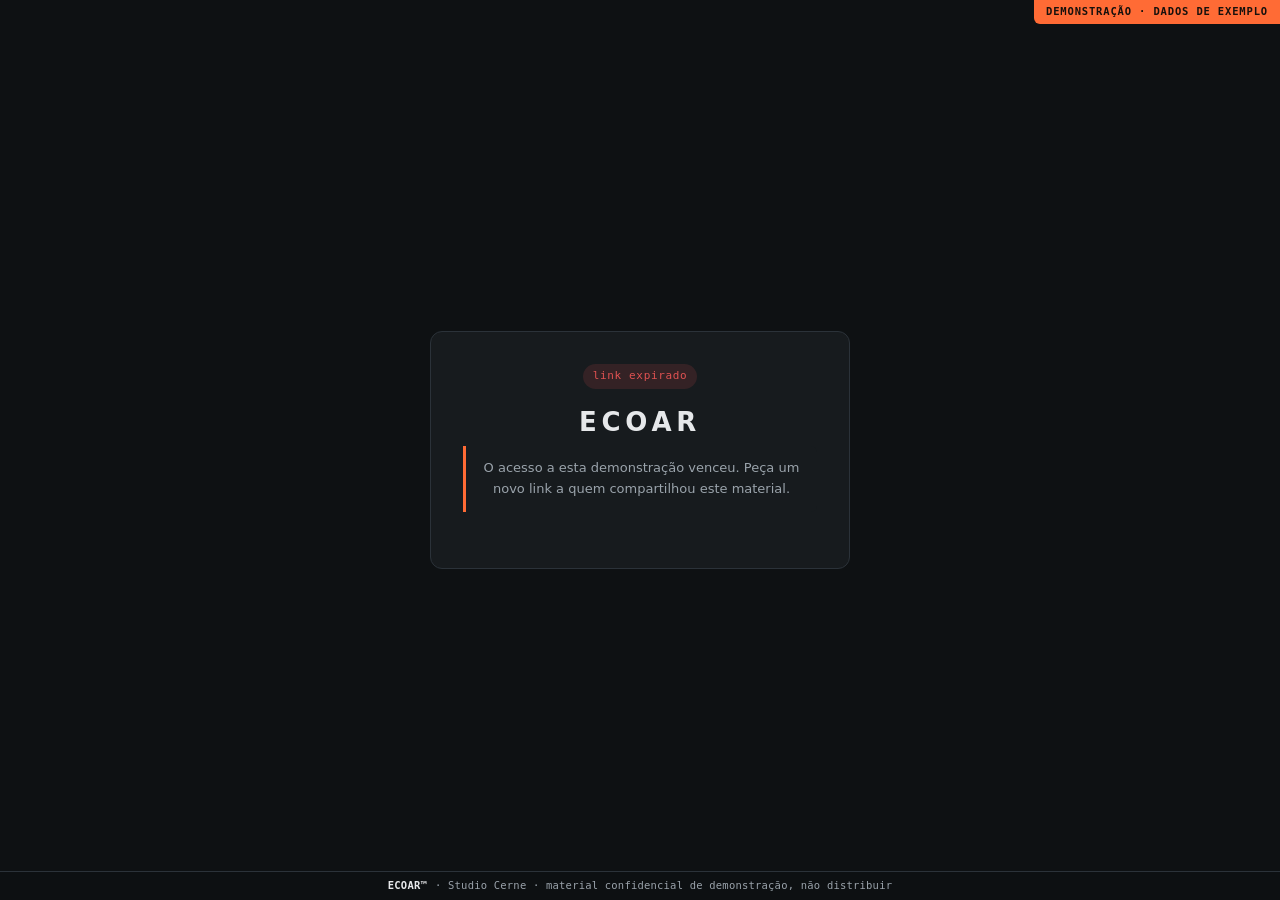
==== commit a7ca82f8: "Portão de acesso, validade e marca na demo (proteção de compartilhamento) A demo vai circular por li" ====
--- a/demo/index.html
+++ b/demo/index.html
@@ -453,7 +453,110 @@
 .tour-ajuda { color: var(--ambar); font-size: 12.5px; padding: 7px 10px; }
 .tour-ajuda:hover { border-color: var(--ambar); color: var(--ambar); }
 @media (prefers-reduced-motion: reduce) { .tour-hi { transition: none; } }
+
+/* -- portão de acesso (demonstração) ------------------------------- */
+body:not(.portao-liberado) #acesso,
+body:not(.portao-liberado) #painel { display: none !important; }
+
+#portao {
+  min-height: 100vh; display: grid; place-items: center; padding: 24px;
+}
+#portao .cartao-acesso { text-align: left; }
+#portao .marca { font-size: 26px; }
+#portao p.explicacao {
+  color: var(--texto-fraco); font-size: 13px; line-height: 1.6; margin: 4px 0 24px;
+}
+#portao .erro-portao {
+  color: var(--vermelho); font-size: 12.5px; margin: -10px 0 16px; min-height: 1em;
+}
+#portao .selo-expirado {
+  display: inline-block; margin-bottom: 14px; padding: 4px 10px;
+  border-radius: 20px; background: rgba(224,82,82,0.14); color: var(--vermelho);
+  font-family: var(--mono); font-size: 11px; letter-spacing: 0.06em;
+}
+
+/* -- rodapé de marca e confidencialidade (demonstração) ------------ */
+.rodape-marca {
+  position: fixed; left: 0; right: 0; bottom: 0; z-index: 60;
+  display: flex; align-items: center; justify-content: center; gap: 8px;
+  padding: 6px 12px; font-size: 10.5px; color: var(--texto-fraco);
+  background: rgba(14,17,19,0.88); border-top: 1px solid var(--borda);
+  font-family: var(--mono); letter-spacing: 0.02em; text-align: center;
+}
+.rodape-marca strong { color: var(--texto); font-weight: 600; }
+@media (max-width: 640px) { .rodape-marca { font-size: 9.5px; padding: 5px 8px; } }
 </style>
+<script>
+(function () {
+  "use strict";
+  var HASH_SENHA = "2f086c010501641a1df05660e86609477255e251135e1e2703a819fb7dab7b16";
+  var EXPIRA_EM = "2026-08-21T20:59:25.178342+00:00";
+  var CHAVE_SESSAO = "ecoar-demo-portao-v1";
+  var $ = function (id) { return document.getElementById(id); };
+
+  function expirado() { return new Date() > new Date(EXPIRA_EM); }
+
+  async function sha256(texto) {
+    var buf = await crypto.subtle.digest("SHA-256", new TextEncoder().encode(texto));
+    return Array.from(new Uint8Array(buf))
+      .map(function (b) { return b.toString(16).padStart(2, "0"); }).join("");
+  }
+
+  function liberar() {
+    try { sessionStorage.setItem(CHAVE_SESSAO, "1"); } catch (e) {}
+    document.body.classList.add("portao-liberado");
+    var p = $("portao");
+    if (p) p.remove();
+  }
+
+  function montarExpirado() {
+    var raiz = document.createElement("div");
+    raiz.id = "portao";
+    raiz.innerHTML =
+      '<div class="cartao-acesso" style="text-align:center">' +
+      '<span class="selo-expirado">link expirado</span>' +
+      '<h1 class="marca">ECOAR</h1>' +
+      '<p class="explicacao">O acesso a esta demonstração venceu. ' +
+      'Peça um novo link a quem compartilhou este material.</p>' +
+      '</div>';
+    document.body.insertBefore(raiz, document.body.firstChild);
+  }
+
+  function montarSenha() {
+    var raiz = document.createElement("div");
+    raiz.id = "portao";
+    raiz.innerHTML =
+      '<form class="cartao-acesso" id="form-portao">' +
+      '<h1 class="marca">ECOAR</h1>' +
+      '<p class="explicacao">Demonstração de acesso restrito. ' +
+      'Informe a senha combinada para continuar.</p>' +
+      '<label for="senha-portao">Senha de acesso</label>' +
+      '<input id="senha-portao" type="password" autocomplete="off" required>' +
+      '<p class="erro-portao" id="erro-portao" hidden>Senha incorreta.</p>' +
+      '<button type="submit">Entrar</button>' +
+      '</form>';
+    document.body.insertBefore(raiz, document.body.firstChild);
+    $("form-portao").addEventListener("submit", async function (ev) {
+      ev.preventDefault();
+      var valor = $("senha-portao").value || "";
+      var hash = await sha256(valor);
+      if (hash === HASH_SENHA) { liberar(); }
+      else {
+        $("erro-portao").hidden = false;
+        $("senha-portao").value = "";
+        $("senha-portao").focus();
+      }
+    });
+  }
+
+  if (expirado()) { montarExpirado(); return; }
+  var jaLiberado = false;
+  try { jaLiberado = sessionStorage.getItem(CHAVE_SESSAO) === "1"; } catch (e) {}
+  if (jaLiberado) { document.body.classList.add("portao-liberado"); }
+  else { montarSenha(); }
+})();
+</script>
+<div class="rodape-marca"><strong>ECOAR&trade;</strong> · Studio Cerne · material confidencial de demonstração, não distribuir</div>
 <div class="faixa-demo" title="Dados de exemplo — não é captura de campo">demonstração · dados de exemplo</div>
 <div id="acesso" class="acesso">
   <form class="cartao-acesso" id="form-acesso">
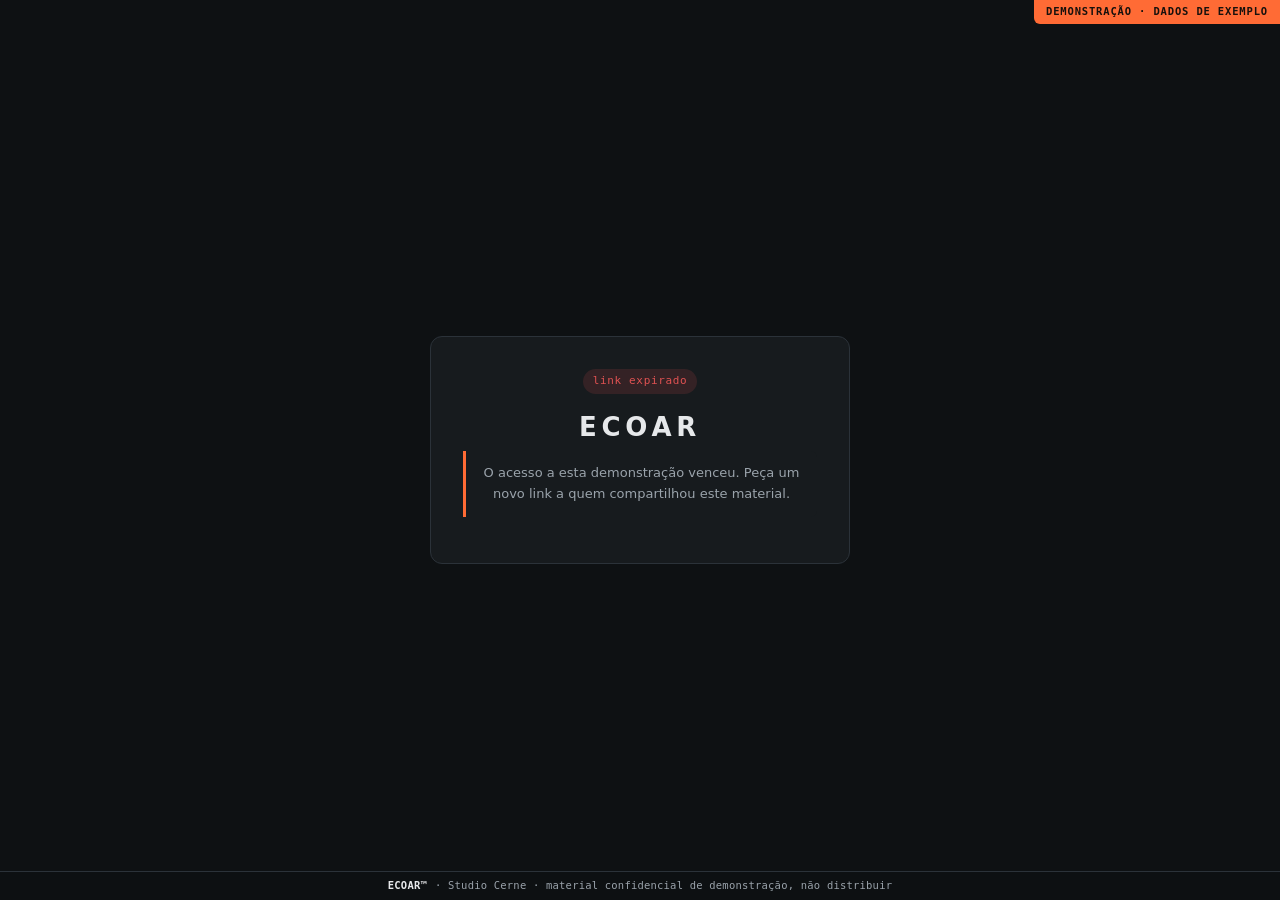
==== commit 0eb6913b: "Adiciona aviso de dados fictícios na tela de senha da demo Pedido do usuário antes de enviar o link " ====
--- a/demo/index.html
+++ b/demo/index.html
@@ -464,7 +464,7 @@
 #portao .cartao-acesso { text-align: left; }
 #portao .marca { font-size: 26px; }
 #portao p.explicacao {
-  color: var(--texto-fraco); font-size: 13px; line-height: 1.6; margin: 4px 0 24px;
+  color: var(--texto-fraco); font-size: 13px; line-height: 1.6; margin: 4px 0 14px;
 }
 #portao .erro-portao {
   color: var(--vermelho); font-size: 12.5px; margin: -10px 0 16px; min-height: 1em;
@@ -472,6 +472,13 @@
 #portao .selo-expirado {
   display: inline-block; margin-bottom: 14px; padding: 4px 10px;
   border-radius: 20px; background: rgba(224,82,82,0.14); color: var(--vermelho);
+  font-family: var(--mono); font-size: 11px; letter-spacing: 0.06em;
+}
+#portao .aviso-portao { margin: 4px 0 20px; line-height: 1.55; }
+#portao .aviso-portao strong { color: var(--texto); }
+#portao .selo-aguardando {
+  display: inline-block; margin-bottom: 14px; padding: 4px 10px;
+  border-radius: 20px; background: rgba(245,166,35,0.14); color: var(--ambar);
   font-family: var(--mono); font-size: 11px; letter-spacing: 0.06em;
 }
 
@@ -490,11 +497,22 @@
 (function () {
   "use strict";
   var HASH_SENHA = "2f086c010501641a1df05660e86609477255e251135e1e2703a819fb7dab7b16";
-  var EXPIRA_EM = "2026-08-21T20:59:25.178342+00:00";
+  var INICIO_EM = "2026-08-19T11:00:00+00:00";
+  var EXPIRA_EM = "2026-08-22T11:00:00+00:00";
   var CHAVE_SESSAO = "ecoar-demo-portao-v1";
   var $ = function (id) { return document.getElementById(id); };
 
+  function aindaNaoComecou() { return new Date() < new Date(INICIO_EM); }
   function expirado() { return new Date() > new Date(EXPIRA_EM); }
+
+  function formatarBrasilia(iso) {
+    try {
+      return new Date(iso).toLocaleString("pt-BR", {
+        timeZone: "America/Sao_Paulo", day: "2-digit", month: "2-digit",
+        year: "numeric", hour: "2-digit", minute: "2-digit",
+      }) + " (horário de Brasília)";
+    } catch (e) { return iso; }
+  }
 
   async function sha256(texto) {
     var buf = await crypto.subtle.digest("SHA-256", new TextEncoder().encode(texto));
@@ -509,17 +527,31 @@
     if (p) p.remove();
   }
 
-  function montarExpirado() {
+  function montarAviso(selo, corpo) {
     var raiz = document.createElement("div");
     raiz.id = "portao";
     raiz.innerHTML =
-      '<div class="cartao-acesso" style="text-align:center">' +
-      '<span class="selo-expirado">link expirado</span>' +
+      '<div class="cartao-acesso" style="text-align:center">' + selo +
       '<h1 class="marca">ECOAR</h1>' +
-      '<p class="explicacao">O acesso a esta demonstração venceu. ' +
-      'Peça um novo link a quem compartilhou este material.</p>' +
+      '<p class="explicacao">' + corpo + '</p>' +
       '</div>';
     document.body.insertBefore(raiz, document.body.firstChild);
+  }
+
+  function montarAindaNaoComecou() {
+    montarAviso(
+      '<span class="selo-aguardando">ainda não disponível</span>',
+      "Esta demonstração abre em " + formatarBrasilia(INICIO_EM) + ". " +
+      "Volte a este link a partir desse horário."
+    );
+  }
+
+  function montarExpirado() {
+    montarAviso(
+      '<span class="selo-expirado">link expirado</span>',
+      "O acesso a esta demonstração venceu. Peça um novo link a quem " +
+      "compartilhou este material."
+    );
   }
 
   function montarSenha() {
@@ -530,6 +562,12 @@
       '<h1 class="marca">ECOAR</h1>' +
       '<p class="explicacao">Demonstração de acesso restrito. ' +
       'Informe a senha combinada para continuar.</p>' +
+      '<div class="aviso-tela aviso-portao">' +
+      '<strong>Página estática de demonstração.</strong> Mostra o que o ' +
+      'software ECOAR faz de verdade, mas com dados fictícios: os pontos, ' +
+      'eventos e números aqui foram montados para esta apresentação, sem ' +
+      'nenhuma captura de campo ou sensor instalado por trás.' +
+      '</div>' +
       '<label for="senha-portao">Senha de acesso</label>' +
       '<input id="senha-portao" type="password" autocomplete="off" required>' +
       '<p class="erro-portao" id="erro-portao" hidden>Senha incorreta.</p>' +
@@ -549,6 +587,7 @@
     });
   }
 
+  if (aindaNaoComecou()) { montarAindaNaoComecou(); return; }
   if (expirado()) { montarExpirado(); return; }
   var jaLiberado = false;
   try { jaLiberado = sessionStorage.getItem(CHAVE_SESSAO) === "1"; } catch (e) {}
